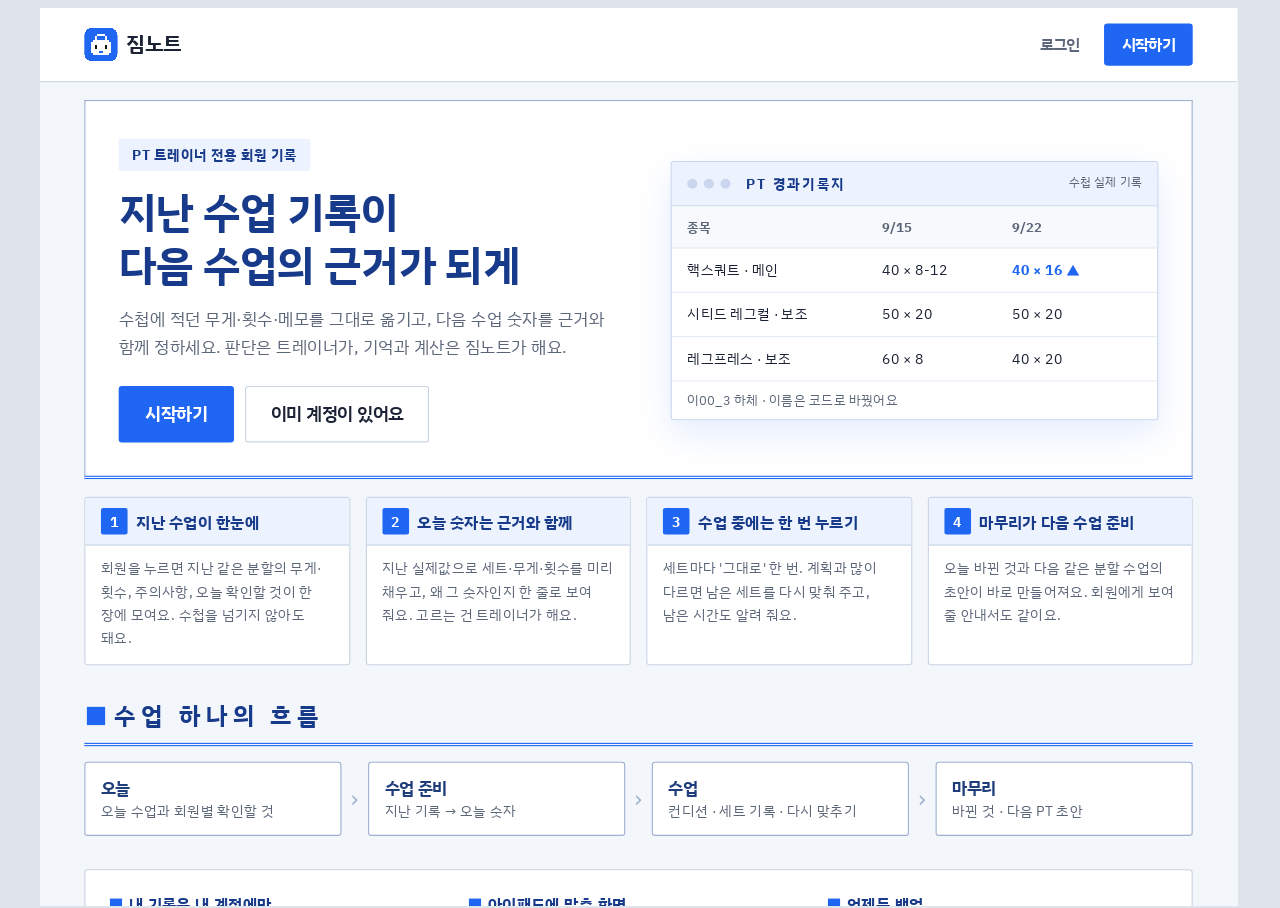
==== pt-app/web/index.html @ cfcf29e9 "pt-app: 기록부 프로필 동그라미도 회색, 애플 디자인 특이사항 칸 정리 Co-Authored-By: Claude Opus 5.5 <noreply@anthropic.com> C" ====
<!doctype html>
<html lang="ko">
<head>
<meta charset="utf-8">
<meta name="viewport" content="width=device-width,initial-scale=1,maximum-scale=1,viewport-fit=cover">
<meta name="theme-color" content="#1f66f2">
<meta name="apple-mobile-web-app-capable" content="yes">
<meta name="mobile-web-app-capable" content="yes">
<meta name="apple-mobile-web-app-status-bar-style" content="default">
<meta name="apple-mobile-web-app-title" content="짐노트">
<link rel="manifest" href="manifest.webmanifest">
<link rel="icon" type="image/svg+xml" href="icon.svg">
<link rel="apple-touch-icon" href="icon-180.png">
<script src="config.js"></script>
<style>
/* 웹앱 전용: 소개(랜딩), 로그인, 처음 설정 */
body.web #b-unfull{display:none!important}
body.web{overscroll-behavior:none;-webkit-tap-highlight-color:transparent}
.lp{background:#fff!important;padding:0!important;color:var(--ink)}
.lp-top{position:sticky;top:0;z-index:2;display:flex;align-items:center;gap:10px;padding:14px 40px;background:rgba(255,255,255,.94);border-bottom:1px solid var(--line)}
.lp-top .sp{flex:1}
.lp-brand{display:flex;align-items:center;gap:8px}.lp-brand b{font-size:19px;letter-spacing:-.02em}.lp-brand .kbicon{display:block}
.lp-link{border:0;background:none;font:inherit;font-size:14px;font-weight:600;color:var(--muted);padding:8px 12px;cursor:pointer}
.lp-cta{border:0;border-radius:10px;background:#1f66f2;color:#fff;font:inherit;font-size:16px;font-weight:700;padding:14px 24px;cursor:pointer}
.lp-cta.sm{font-size:14px;padding:9px 16px}
.lp-ghost{border:1px solid var(--line2,#c9d2de);border-radius:10px;background:#fff;color:var(--ink);font:inherit;font-size:16px;font-weight:600;padding:13px 22px;cursor:pointer}
.lp-hero{display:grid;grid-template-columns:1.05fr 1fr;gap:36px;align-items:center;padding:52px 40px 40px;background:linear-gradient(180deg,#f3f7ff,#fff)}
.lp-eye{display:inline-block;font-size:13px;font-weight:700;color:#1f66f2;background:#e8f0fe;border-radius:999px;padding:5px 12px;margin-bottom:14px}
.lp-hero h1{font-size:38px;line-height:1.22;letter-spacing:-.03em;margin:0 0 14px}
.lp-hero p{font-size:15.5px;line-height:1.65;color:var(--muted);margin:0 0 22px}
.lp-btns{display:flex;gap:10px;flex-wrap:wrap}
.lp-mock{background:#fff;border:1px solid #c9d6ee;border-radius:12px;box-shadow:0 12px 32px rgba(31,102,242,.12);overflow:hidden;font-size:13px}
.lp-mh{display:flex;align-items:center;gap:6px;padding:10px 14px;background:#edf3fe;border-bottom:1px solid #c9d6ee}
.lp-mh i{width:9px;height:9px;border-radius:50%;background:#c9d6ee}.lp-mh span{margin-left:8px;font-weight:800;color:#1f3d7a;letter-spacing:.1em}
.lp-mrow{display:grid;grid-template-columns:1.5fr 1fr 1fr;padding:10px 14px;border-bottom:1px solid #e6ecf5}
.lp-mrow.h{background:#f7f9fc;font-size:12px;color:var(--muted);font-weight:700}
.lp-mrow .up{color:#1f66f2;font-weight:700}.lp-mrow .cx{color:var(--faint);text-decoration:line-through}
.lp-mfoot{padding:9px 14px;font-size:11.5px;color:var(--muted)}
.lp-feats{display:grid;grid-template-columns:repeat(4,1fr);gap:14px;padding:16px 40px 34px}
.lp-f{border:1px solid var(--line);border-radius:12px;padding:18px 16px}
.lp-f h3{font-size:16px;margin:10px 0 6px;letter-spacing:-.01em}.lp-f p{font-size:13px;line-height:1.6;color:var(--muted);margin:0}
.lp-n{display:inline-grid;place-items:center;width:24px;height:24px;border-radius:7px;background:#1f66f2;color:#fff;font-size:13px;font-weight:800}
.lp-flow{padding:6px 40px 30px}.lp-flow h2,.ob h2{font-size:22px;letter-spacing:-.02em;margin:0 0 14px}
.lp-steps{display:flex;align-items:center;gap:8px}
.lp-st{flex:1;border:1px solid #c9d6ee;background:#f7faff;border-radius:10px;padding:12px 14px}.lp-st b{display:block;font-size:15px;color:#1f3d7a}.lp-st span{font-size:12.5px;color:var(--muted)}
.lp-steps>i{font-style:normal;color:#9db0cf;font-size:20px}
.lp-trust{display:grid;grid-template-columns:repeat(3,1fr);gap:14px;margin:0 40px 26px;padding:20px;background:#f5f7fa;border-radius:12px}
.lp-trust b{display:block;font-size:14.5px;margin-bottom:4px}.lp-trust span{font-size:12.5px;line-height:1.55;color:var(--muted)}
.lp-foot{text-align:center;font-size:11.5px;color:var(--faint);padding:10px 0 26px}
.au-back{position:absolute;top:16px;left:18px;border:0;background:none;font:inherit;font-size:14px;color:var(--muted);cursor:pointer}
.au-tabs{display:grid;grid-template-columns:1fr 1fr;background:#f1f3f5;border-radius:10px;padding:4px;margin:-14px 0 6px}
.au-tabs button{border:0;background:none;border-radius:7px;padding:9px;font:inherit;font-size:14px;font-weight:600;color:var(--muted);cursor:pointer}
.au-tabs button.on{background:#fff;color:var(--ink);box-shadow:0 1px 3px rgba(0,0,0,.08)}
.au-msg{margin-top:12px;padding:10px 12px;border-radius:8px;background:#fdecec;color:#b42318;font-size:13px;line-height:1.5}
.au-msg.ok{background:#e8f0fe;color:#1f3d7a}
.lg-go[disabled]{opacity:.6}
.ob{flex:1;min-height:0;display:flex;flex-direction:column;background:#fff;overflow:auto}
.ob-top{display:flex;align-items:center;justify-content:space-between;padding:16px 28px;border-bottom:1px solid var(--line)}
.ob-dots{display:flex;gap:6px}.ob-dots i{width:26px;height:5px;border-radius:3px;background:#e3e8ef}.ob-dots i.done{background:#9db0cf}.ob-dots i.on{background:#1f66f2}
.ob-body{width:100%;max-width:640px;margin:0 auto;padding:40px 24px;box-sizing:border-box}
.ob-p{font-size:14.5px;line-height:1.6;color:var(--muted);margin:-4px 0 18px}
.ob-nav{display:flex;justify-content:space-between;align-items:center;margin-top:28px}.ob-nav .lg-b{width:auto;padding:0 28px;margin:0}
.ob-opts{display:grid;gap:10px}
.ob-opt{display:block;text-align:left;border:1px solid var(--line2,#c9d2de);border-radius:12px;background:#fff;padding:16px 18px;font:inherit;cursor:pointer}
.ob-opt:hover,.ob-opt:focus{border-color:#1f66f2;background:#f7faff}
.ob-opt b{display:block;font-size:16px;margin-bottom:4px}.ob-opt span{font-size:13px;color:var(--muted);line-height:1.5}
.ob-tour{display:grid;grid-template-columns:1fr 1fr;gap:12px}
.ob-card{border:1px solid var(--line);border-radius:12px;padding:16px}.ob-card b{margin-left:8px;font-size:16px}.ob-card p{font-size:13px;line-height:1.6;color:var(--muted);margin:8px 0 0}
.ob-steps{font-size:15px;line-height:1.9;padding-left:22px;margin:0 0 14px}
#device.port .lp-hero{grid-template-columns:1fr}#device.port .lp-feats{grid-template-columns:1fr 1fr}#device.port .lp-trust{grid-template-columns:1fr}
.lp-mh em{margin-left:auto;font-style:normal;font-size:11px;color:var(--muted)}
/* 화면별 첫 안내 */
.cm{position:absolute;inset:0;z-index:200}
.cm-hole{position:absolute;border-radius:8px;box-shadow:0 0 0 2px #1f66f2,0 0 0 9999px rgba(15,23,42,.58);pointer-events:none;transition:all .18s}
.cm-card{position:absolute;background:#fff;border-radius:12px;padding:16px 18px 14px;box-shadow:0 12px 32px rgba(0,0,0,.25);box-sizing:border-box}
.cm-n{font-size:12px;font-weight:700;color:#1f66f2;margin-bottom:4px}
.cm-card b{display:block;font-size:16.5px;letter-spacing:-.01em}
.cm-card p{font-size:13.5px;line-height:1.6;color:var(--muted);margin:6px 0 12px}
.cm-b{display:flex;align-items:center;gap:8px}.cm-b span{flex:1}
.cm-b button{border:0;border-radius:8px;font:inherit;font-size:13.5px;font-weight:600;padding:8px 14px;cursor:pointer}
.cm-skip{background:none;color:var(--muted);padding-left:0!important}
.cm-prev{background:#f1f3f5;color:var(--ink)}
.cm-next{background:#1f66f2;color:#fff}
/* ---- 디자인 통일 (2026-11-23): 소개·로그인·처음 설정·안내도 앱과 같은 기록부 모양 ----
   흰 종이 + 진한 파랑 제목(넓은 자간) + 이중 밑줄, 각진 모서리(3px), 머리칸 연파랑, ■ 칸 이름 */
.lp,.lg,.ob{background:#f3f6fb!important}
.lp-top{background:#fff;border-bottom:1px solid #c9d4e4}
body #device .lp-cta,body #device .lp-ghost,body #device .lg-b,body #device .lg-f input,body #device.chart .lg-b,body #device.chart .lg-f input,.ob-opt,.au-tabs,.au-tabs button,.au-msg,.lp-f,.lp-st,.lp-trust,.lp-mock,.ob-card,.cm-card,.cm-b button,.cm-hole{border-radius:3px!important}
.lp-n{border-radius:2px}
.lp-eye{border-radius:2px;background:#edf3fe;color:var(--navy,#173a8a)}
.lp-hero{background:#fff;margin:16px 40px 0;padding:34px 30px 30px;border:1.5px solid #9db0cf;border-bottom:3px double #1f66f2}
.lp-hero h1{color:var(--navy,#173a8a);letter-spacing:-.01em}
.lp-feats{padding:16px 40px 24px}
.lp-f{background:#fff;border:1px solid #c9d4e4;padding:0 0 14px}
.lp-f h3{margin:0;padding:9px 14px;background:#edf3fe;border-bottom:1px solid #c9d4e4;font-size:14.5px;color:var(--navy,#173a8a);display:flex;gap:8px;align-items:center}
.lp-f p{padding:10px 14px 0}

.lp-flow h2,.ob h2{color:var(--navy,#173a8a);font-weight:800;letter-spacing:.2em;border-bottom:3px double #1f66f2;padding-bottom:8px}
.lp-flow h2::before,.lp-trust b::before{content:'■ ';color:#1f66f2;letter-spacing:0}
.lp-st{background:#fff;border:1px solid #9db0cf}
.lp-trust{background:#fff;border:1px solid #c9d4e4}
.lp-trust b{color:var(--navy,#173a8a)}
.lp-mh{background:#edf3fe}.lp-mh span{color:var(--navy,#173a8a)}
.lg-col{background:#fff;border:1.5px solid #9db0cf;padding:28px 30px 24px;box-shadow:0 2px 10px rgba(31,102,242,.06)}
.lg-logo{padding-bottom:10px;border-bottom:3px double #1f66f2;margin-bottom:6px}
.lg-sub{margin:10px 0 26px}
.lg-f>span{color:var(--navy,#173a8a);font-weight:700}
.au-tabs{background:#edf3fe;border:1px solid #c9d4e4}
.ob-top{background:#fff;border-bottom:1px solid #c9d4e4}
.ob-body{background:#fff;border:1.5px solid #9db0cf;margin:28px auto;padding:26px 30px 24px;box-shadow:0 2px 10px rgba(31,102,242,.06)}
.ob-dots i{border-radius:0}
.ob-opt:hover,.ob-opt:focus{background:#edf3fe}
.cm-card{padding:0 0 12px;overflow:hidden}
.cm-card .cm-n{padding:8px 16px;margin:0;background:#edf3fe;border-bottom:1px solid #c9d4e4;color:var(--navy,#173a8a)}
.cm-card b{padding:10px 16px 0;color:var(--navy,#173a8a)}.cm-card p{padding:0 16px}.cm-b{padding:0 16px}
</style>
</head>
<body>
<title>짐노트 · PT 기록</title>
<meta name="claude:viewport-fit-sides" content="cover">
<link rel="preconnect" href="https://fonts.googleapis.com">
<link rel="stylesheet" href="https://fonts.googleapis.com/css2?family=IBM+Plex+Sans+KR:wght@400;500;600;700&display=swap">
<style>
/* 레이아웃: 위에 얇은 도구 줄, 그 아래 아이패드 9세대(1080×810pt) 화면 하나를 창에 맞춰 줄여 보여 준다 */
:root{
  --bg:#e9ecef; --device:#fbfbfa; --panel:#ffffff; --ink:#1d232a; --muted:#5d6874; --faint:#8b949e;
  --line:#d9dee3; --soft:#f1f3f5; --accent:#1f6f8b; --accent-soft:#e3f0f4; --accent-ink:#ffffff;
  --good:#2f7d4f; --good-soft:#e5f3ea; --warn:#9a6a00; --warn-soft:#fbf1d9; --bad:#b03a2e; --bad-soft:#f8e4e1;
  --cond:#c2410c; --cond-soft:#fff0e3; --live:#6741d9; --live-soft:#f0ebff;
  --font:"IBM Plex Sans KR","Apple SD Gothic Neo","Noto Sans KR","Malgun Gothic",system-ui,sans-serif;
}
@media (prefers-color-scheme: dark){:root:not([data-theme="light"]){
  --bg:#14181c; --device:#1b2026; --panel:#222830; --ink:#e7ebef; --muted:#a7b1bb; --faint:#7d8892;
  --line:#353d46; --soft:#2a3139; --accent:#5fb3cf; --accent-soft:#1f3640; --accent-ink:#0d1a1f;
  --good:#6cc28f; --good-soft:#1d3327; --warn:#e0b44e; --warn-soft:#3a3020; --bad:#ec8a7e; --bad-soft:#3d2421; --cond:#ff9a52; --cond-soft:#3d2817; --live:#b39dff; --live-soft:#2c2547; color-scheme:dark}}
:root[data-theme="dark"]{
  --bg:#14181c; --device:#1b2026; --panel:#222830; --ink:#e7ebef; --muted:#a7b1bb; --faint:#7d8892;
  --line:#353d46; --soft:#2a3139; --accent:#5fb3cf; --accent-soft:#1f3640; --accent-ink:#0d1a1f;
  --good:#6cc28f; --good-soft:#1d3327; --warn:#e0b44e; --warn-soft:#3a3020; --bad:#ec8a7e; --bad-soft:#3d2421; --cond:#ff9a52; --cond-soft:#3d2817; --live:#b39dff; --live-soft:#2c2547; color-scheme:dark}
html,body{height:100%}
body{background:var(--bg);color:var(--ink);font-family:var(--font);font-size:14px;word-break:keep-all;overflow-wrap:break-word}
#shell{height:100%;display:flex;flex-direction:column;padding-left:max(16px,env(safe-area-inset-left,0px));padding-right:max(16px,env(safe-area-inset-right,0px));padding-block:8px;box-sizing:border-box;gap:8px}
#bar{display:flex;flex-wrap:wrap;align-items:center;gap:8px 12px;font-size:13px;color:var(--muted)}
#bar b{color:var(--ink);font-weight:600}
#bar .sp{flex:1}
#main{flex:1;min-height:0;display:flex;gap:12px}
#stage{flex:1;min-width:0;min-height:0;position:relative;overflow:hidden}
#guide{display:none;width:320px;flex:none;background:var(--panel);border:1px solid var(--line);border-radius:12px;overflow:auto;padding:12px 14px;box-sizing:border-box;line-height:1.5}
#guide.open{display:block}
@media (max-width:860px){#main{flex-direction:column}#guide{width:auto;max-height:44vh;order:2}}
.g-head{display:flex;align-items:center;gap:8px;margin-bottom:8px}
.g-scenes{display:flex;flex-wrap:wrap;gap:4px;margin-bottom:10px}
.g-scenes .chip{min-width:30px;justify-content:center}
.g-title{font-weight:600;font-size:15px}
.g-steps{padding-left:20px;margin:8px 0 10px;font-size:13.5px}
.g-steps li{margin-bottom:6px;color:var(--faint)}
.g-steps li.done{color:var(--muted)}
.g-steps li.done::marker{content:'✓ ';color:var(--good)}
.g-steps li.cur{color:var(--ink);font-weight:500;background:var(--warn-soft);border-radius:6px;padding:4px 6px}
.g-done{background:var(--good-soft);color:var(--good);border-radius:8px;padding:8px 10px;font-weight:500}
.g-box{background:var(--soft);border-radius:8px;padding:7px 9px;margin-top:8px;font-size:13px}
.g-box.why{background:var(--accent-soft)}
.g-box.goal{background:var(--good-soft)}
.g-why{font-size:12.5px;color:var(--muted);font-weight:400;margin-top:2px}
.g-steps li.cur .g-why{color:var(--ink)}
.g-box b{display:block;font-size:12px;color:var(--muted);margin-bottom:2px}
.g-foot{margin-top:12px;font-size:12px;color:var(--faint)}
#stage.actual{overflow:auto}
#frame{position:absolute;left:50%;top:0;transform-origin:top left}
#device{width:1080px;height:810px;background:var(--device);border:1px solid var(--line);border-radius:18px;overflow:hidden;position:relative;box-shadow:0 6px 30px rgba(0,0,0,.12);font-size:15px;line-height:1.45}
#device.port{width:810px;height:1080px}
#app{position:absolute;inset:0;display:flex;flex-direction:column}
button{font:inherit;color:inherit;cursor:pointer}
input,select,textarea{font:inherit;color:var(--ink);background:var(--panel);border:1px solid var(--line);border-radius:8px;padding:6px 8px;box-sizing:border-box}
textarea{width:100%;min-height:70px;resize:vertical}
:focus-visible{outline:2px solid var(--accent);outline-offset:2px}
.top{display:flex;align-items:center;gap:10px;padding:10px 16px;border-bottom:1px solid var(--line);background:var(--panel);min-height:56px;box-sizing:border-box}
.top h1{font-size:18px;margin:0;font-weight:600;text-wrap:balance}
.top .sub{color:var(--muted);font-size:13px}
.top .grow{flex:1;min-width:0}
.scroll{flex:1;overflow:auto;padding:14px 16px 24px;box-sizing:border-box}
.sp{flex:1}
.actbar{display:flex;align-items:center;gap:8px;padding:10px 16px;border-top:1px solid var(--line);background:var(--panel);min-height:62px;box-sizing:border-box}
.actbar .btn.primary{padding:10px 24px;font-size:16px;border-radius:10px}
.tabbar{display:flex;border-top:1px solid var(--line);background:var(--panel)}
.tabbar button{flex:1;border:0;background:none;padding:10px 0 13px;font-size:15px;color:var(--muted)}
.tabbar button.on{color:var(--accent);font-weight:600;box-shadow:inset 0 3px 0 var(--accent)}
.srow{padding:12px 6px}
.btn.more{font-size:18px;line-height:1;padding:4px 10px}
.setchip{border:1px solid var(--line);background:var(--panel);border-radius:8px;padding:5px 10px;font-size:14px;white-space:nowrap;font-variant-numeric:tabular-nums}
.setchip .k{font-size:11px;color:var(--muted);margin-right:5px}
.setchip.sel{border-color:var(--accent);background:var(--accent-soft)}
.setchip.ro{cursor:default}
.plan-ex{border-bottom:1px solid var(--line);padding:8px 0}
.plan-ex:last-child{border-bottom:0}
.plan-ex.off{display:flex;align-items:center;gap:8px;opacity:.65}
.pe-row{display:grid;grid-template-columns:24px 180px 120px minmax(0,1fr) 40px;gap:8px;align-items:center}
.pe-n{color:var(--faint);font-variant-numeric:tabular-nums;width:24px}
.pe-sets{display:flex;flex-wrap:wrap;gap:6px;align-items:center}
.editor{background:var(--soft);border:1px solid var(--line);border-radius:10px;padding:10px 12px;margin:6px 0 4px}
.show-ex{display:grid;grid-template-columns:minmax(0,1fr) auto 48px;gap:8px;align-items:baseline;padding:8px 0;border-bottom:1px solid var(--line);font-size:16px}
.show-ex:last-child{border-bottom:0} .show-ex .num{font-size:18px;font-weight:700}
.show-pr{background:var(--good-soft);color:var(--good);border-radius:8px;padding:6px 10px;margin-top:4px;font-size:14px}
.numwrap{display:inline-flex;align-items:baseline;gap:3px}
.numin{width:64px;border:0;border-bottom:1px dashed var(--faint);background:transparent;font:inherit;font-size:17px;font-variant-numeric:tabular-nums;padding:3px 4px;border-radius:6px 6px 0 0;color:var(--ink)}
.numin.plan{color:var(--muted)}
.numin:focus{outline:2px solid var(--accent);background:var(--panel);color:var(--ink)}
.numin.a-cond{border-bottom:2px solid var(--cond);background:var(--cond-soft)} .numin.a-live{border-bottom:2px solid var(--live);background:var(--live-soft)}
.numwrap .unit{font-size:12px;color:var(--muted)}
.setmore{margin-left:4px;padding:4px 8px}
.chipedit{display:inline-flex;align-items:center;gap:4px;border:1px solid var(--accent);background:var(--accent-soft);border-radius:8px;padding:3px 6px;flex-wrap:wrap}
.chipedit .ci{width:54px;border:1px solid var(--line);border-radius:6px;padding:4px 6px;font:inherit;font-size:14px;background:var(--panel);color:var(--ink)}
.card.fold{padding-top:8px;padding-bottom:8px}
.foldhead{display:flex;align-items:center;width:100%;border:0;background:none;padding:2px 0;cursor:pointer;text-align:left;color:inherit;font:inherit}
.foldhead h2{flex:1;margin:0}
.foldhead .cnt{display:inline-block;min-width:18px;text-align:center;font-size:12px;border-radius:999px;background:var(--soft);color:var(--muted);padding:0 6px;margin-left:4px}
.card.fold>.foldhead+*{margin-top:8px}
.numbtn{border:0;background:none;padding:3px 6px;border-radius:6px;font-size:17px;font-variant-numeric:tabular-nums;border-bottom:1px dashed var(--faint)}
.numbtn.plan{color:var(--muted)}
.numbtn:hover{background:var(--soft)}
.next{display:flex;align-items:center;gap:8px;margin-top:10px;padding:10px 14px;border:1px dashed var(--line);border-radius:12px;cursor:pointer;background:var(--panel)}
.next.ready{border-style:solid;border-color:var(--accent)}
.card.ask{border-color:var(--warn);background:var(--warn-soft)}
.hl{outline:3px solid var(--warn)!important;outline-offset:2px;animation:hlp 1.6s ease-in-out infinite;border-radius:6px}
@keyframes hlp{50%{outline-color:transparent}}
g.hl circle:last-of-type{stroke:var(--warn);stroke-width:4}
tr.click{cursor:pointer} tr.click:hover{background:var(--soft)}
.btn{border:1px solid var(--line);background:var(--panel);border-radius:9px;padding:7px 12px;white-space:nowrap}
.btn:hover{border-color:var(--accent)}
.btn.primary{background:var(--accent);color:var(--accent-ink);border-color:var(--accent);font-weight:600}
.btn.ghost{border-color:transparent;background:transparent;color:var(--accent)}
.btn.small{padding:3px 8px;font-size:13px;border-radius:7px}
.btn.danger{color:var(--bad)}
.btn[disabled]{opacity:.45;cursor:default}
.row{display:flex;align-items:center;gap:8px;flex-wrap:wrap}
.col{display:flex;flex-direction:column;gap:10px}
.grid2{display:grid;grid-template-columns:minmax(0,1fr) minmax(0,1fr);gap:12px;align-items:start}
.grid3{display:grid;grid-template-columns:repeat(3,minmax(0,1fr));gap:12px;align-items:start}
.card{background:var(--panel);border:1px solid var(--line);border-radius:12px;padding:12px 14px;min-width:0}
.card h2{font-size:15px;margin:0 0 8px;font-weight:600;display:flex;align-items:center;gap:8px}
.card h2 .n{display:inline-flex;width:20px;height:20px;border-radius:50%;background:var(--soft);color:var(--muted);font-size:12px;align-items:center;justify-content:center}
.muted{color:var(--muted)} .faint{color:var(--faint)} .small{font-size:13px} .tiny{font-size:12px}
.chip{display:inline-flex;align-items:center;gap:4px;border:1px solid var(--line);border-radius:999px;padding:3px 10px;background:var(--panel);font-size:13px;white-space:nowrap}
.chip.on{background:var(--accent);border-color:var(--accent);color:var(--accent-ink)}
.tag{display:inline-flex;align-items:center;border-radius:6px;padding:1px 7px;font-size:12px;background:var(--soft);color:var(--muted);white-space:nowrap}
.tag.t-목표{background:var(--good-soft);color:var(--good)}
.tag.t-규칙,.tag.t-무게{background:var(--warn-soft);color:var(--warn)}
.tag.t-고침{background:var(--accent-soft);color:var(--accent)}
.tag.warn{background:var(--warn-soft);color:var(--warn)} .tag.bad{background:var(--bad-soft);color:var(--bad)} .tag.good{background:var(--good-soft);color:var(--good)}
.ex-ex{font-size:12px;color:var(--warn)}
table{border-collapse:collapse;width:100%}
th,td{text-align:left;padding:6px 8px;border-bottom:1px solid var(--line);vertical-align:top}
th{font-size:12px;color:var(--muted);font-weight:500}
.num{font-variant-numeric:tabular-nums}
.list{display:flex;flex-direction:column}
.li{display:flex;align-items:center;gap:10px;padding:10px 4px;border-bottom:1px solid var(--line)}
.li:last-child{border-bottom:0}
.li.click{cursor:pointer} .li.click:hover{background:var(--soft)}
.empty{color:var(--faint);font-size:13px;padding:6px 0}
.banner{background:var(--warn-soft);color:var(--warn);border-radius:10px;padding:8px 12px;font-weight:500}
.note-box{background:var(--soft);border-radius:8px;padding:6px 10px;font-size:13px}
.step{border:1px solid var(--line);background:var(--panel);border-radius:8px;min-width:30px;height:30px;padding:0 6px}
.val{width:70px;text-align:center;padding-inline:4px}
.set-row{display:grid;grid-template-columns:64px 130px 130px minmax(0,1fr) 140px;gap:8px;align-items:center;padding:7px 6px;border-bottom:1px solid var(--line);border-radius:6px}
.set-row.done{background:var(--good-soft)}
.set-row.sel{box-shadow:inset 0 0 0 2px var(--accent)}
.set-row .kind{border:1px solid var(--line);background:var(--panel);border-radius:8px;height:32px;font-size:13px}
.side{width:250px;border-right:1px solid var(--line);overflow:auto;background:var(--panel)}
.side .li{padding:10px 12px}
.side .li.cur{background:var(--accent-soft)}
.st-done{color:var(--good)} .st-removed{color:var(--faint);text-decoration:line-through} .st-swapped{color:var(--faint);text-decoration:line-through}
.overlay{position:absolute;inset:0;background:rgba(10,15,20,.35);display:flex;align-items:center;justify-content:center;z-index:20}
.modal{background:var(--panel);border-radius:14px;padding:16px 18px;width:560px;max-height:86%;overflow:auto;box-shadow:0 10px 40px rgba(0,0,0,.25)}
.modal h3{margin:0 0 10px;font-size:17px}
.toast{position:absolute;left:50%;bottom:22px;transform:translateX(-50%);background:var(--ink);color:var(--device);padding:8px 14px;border-radius:10px;z-index:30;font-size:14px}
.timer{background:var(--accent-soft);color:var(--accent);padding:6px 16px;display:flex;gap:10px;align-items:center;font-weight:600}
.field{display:flex;flex-direction:column;gap:4px} .field label{font-size:12px;color:var(--muted)}
.kv{display:grid;grid-template-columns:110px 1fr;gap:4px 10px;font-size:14px}
.kv dt{color:var(--muted)} .kv dd{margin:0}
.chart text{fill:var(--muted);font-size:11px}
.dimline{color:var(--faint);font-size:12px}
hr.sep{border:0;border-top:1px solid var(--line);margin:10px 0}
mark{background:var(--warn-soft);color:var(--ink);border-radius:3px;padding:0 1px}
#device.port .side{width:190px}
#device.port .set-row{grid-template-columns:52px 110px 112px minmax(0,1fr) 128px;gap:6px}
#device.port .pe-row{grid-template-columns:22px 150px 110px minmax(0,1fr) 36px}
#device.port .val{width:58px}
#device.port .grid3{grid-template-columns:minmax(0,1fr) minmax(0,1fr)}
/* v3: 컨디션으로 바뀐 숫자는 주황(cond), 수업 중 결과로 바뀐 숫자는 보라(live) */
.a-cond{color:var(--cond)!important;font-weight:700} .a-live{color:var(--live)!important;font-weight:700}
.setchip.a-cond{border-color:var(--cond);background:var(--cond-soft)} .setchip.a-live{border-color:var(--live);background:var(--live-soft)}
.numbtn.a-cond{border-bottom:2px solid var(--cond);background:var(--cond-soft)} .numbtn.a-live{border-bottom:2px solid var(--live);background:var(--live-soft)}
.tag.t-cond{background:var(--cond-soft);color:var(--cond);border:1px solid var(--cond)} .tag.t-live{background:var(--live-soft);color:var(--live);border:1px solid var(--live)}
.adjbtn{cursor:pointer;font-weight:600}
.legend{display:flex;gap:12px;flex-wrap:wrap;font-size:12px;color:var(--muted)}
.legend i{display:inline-block;width:10px;height:10px;border-radius:3px;margin-right:4px;vertical-align:-1px}
.timebar{display:flex;align-items:center;gap:14px;padding:6px 16px;background:var(--soft);border-bottom:1px solid var(--line);font-size:14px;font-variant-numeric:tabular-nums}
.timebar b{font-size:16px}
.timebar.tight{background:var(--bad-soft);color:var(--bad)}
.askbar{position:absolute;left:50%;bottom:78px;transform:translateX(-50%);background:var(--panel);border:2px solid var(--accent);border-radius:12px;padding:10px 14px;z-index:25;box-shadow:0 6px 24px rgba(0,0,0,.18);display:flex;align-items:center;gap:8px;flex-wrap:wrap;max-width:92%}
.strip{display:grid;grid-template-columns:repeat(3,minmax(0,1fr));gap:10px;margin-bottom:12px}
.strip .card{padding:10px 12px}
.strip h2{font-size:13px;color:var(--muted);margin-bottom:4px}
.prep-row{display:grid;grid-template-columns:22px 128px 150px 74px minmax(0,1fr) 36px;gap:8px;align-items:center}
.prep-head{font-size:12px;color:var(--muted);padding:6px 0;border-bottom:1px solid var(--line)}
.lastbtn{text-align:left;white-space:normal;color:var(--ink);line-height:1.35}
.judge{display:inline-block;text-align:center;border-radius:999px;padding:3px 8px;font-size:12.5px;font-weight:600;white-space:nowrap}
.j-up{background:var(--good-soft);color:var(--good)} .j-down{background:var(--cond-soft);color:var(--cond)} .j-keep{background:var(--soft);color:var(--muted)} .j-new,.j-find{background:var(--warn-soft);color:var(--warn)}
.pe-why{margin:4px 0 0 30px;display:flex;gap:6px;align-items:baseline;flex-wrap:wrap}
.linkbtn{border:0;background:none;color:var(--accent);font:inherit;font-size:12.5px;cursor:pointer;padding:0}
.brief{display:flex;align-items:center;gap:8px;background:var(--panel);border:1px solid var(--line);border-radius:10px;padding:6px 10px;margin-bottom:8px}
.prep-hist{margin:6px 0 2px 32px;background:var(--soft);border-radius:8px;padding:6px 10px;font-size:13px}
.draft-row{display:flex;align-items:center;gap:8px;padding:7px 0;border-bottom:1px solid var(--line);flex-wrap:wrap}
.draft-row:last-child{border-bottom:0}
#device.port .prep-row{grid-template-columns:20px 110px 120px 66px minmax(0,1fr) 32px}
#device.port .strip{grid-template-columns:minmax(0,1fr) minmax(0,1fr)}

/* ===== 클리닉 EMR 테마 v2 (2026-11-03, 닥터팔레트 차트·플래너 화면 참고: 흰 바탕, 얇은 회색 선, 왼쪽 메뉴, 파스텔 꼬리표, 시간표 블록) ===== */
:root{
  --bg:#e9ecf1; --device:#ffffff; --panel:#ffffff; --ink:#1f2329; --muted:#6b7380; --faint:#9aa1ab;
  --line:#e6e8ec; --soft:#f6f7f9; --hd:#f6f7f9; --accent:#2f7cf6; --accent-soft:#eaf2ff; --accent-ink:#ffffff;
  --side:#f7f8fa; --zebra:#fafbfc; --bar:#9bbdf7; --now:#f0434b;
  --good:#1e9a5a; --good-soft:#e6f6ec; --warn:#c27a00; --warn-soft:#fff3dc; --bad:#e5484d; --bad-soft:#ffebec;
  --p1:#2f7cf6; --p1s:#e9f1ff; --p2:#9b51e0; --p2s:#f4ecfd; --p3:#e5486f; --p3s:#ffeaf0; --p4:#1e9a5a; --p4s:#e6f6ec; --p5:#d97706; --p5s:#fff3e0; --p6:#0e8a9a; --p6s:#e4f6f8;
  --font:"Aeonik Hangul","Aeonik Hangul Variable","AeonikHangul","Pretendard","IBM Plex Sans KR","Apple SD Gothic Neo","Noto Sans KR","Malgun Gothic",system-ui,sans-serif}
@media (prefers-color-scheme: dark){:root:not([data-theme="light"]){
  --bg:#0e1116; --device:#16191f; --panel:#16191f; --ink:#e6e9ee; --muted:#a0a8b4; --faint:#747c88;
  --line:#2a2f37; --soft:#1e2229; --hd:#1e2229; --accent:#5b9bff; --accent-soft:#1a2a45; --accent-ink:#081324;
  --side:#121519; --zebra:#1a1d23; --bar:#4e78b8; --now:#ff6b70;
  --good:#4cc787; --good-soft:#15291e; --warn:#f0b04a; --warn-soft:#33270f; --bad:#ff7d80; --bad-soft:#3a1d1f;
  --p1:#7fb0ff; --p1s:#1b2b47; --p2:#c39af2; --p2s:#2c2140; --p3:#ff8fab; --p3s:#3d1f29; --p4:#5fd197; --p4s:#15291e; --p5:#f5b24f; --p5s:#352710; --p6:#5cd0de; --p6s:#132e33}}
:root[data-theme="dark"]{
  --bg:#0e1116; --device:#16191f; --panel:#16191f; --ink:#e6e9ee; --muted:#a0a8b4; --faint:#747c88;
  --line:#2a2f37; --soft:#1e2229; --hd:#1e2229; --accent:#5b9bff; --accent-soft:#1a2a45; --accent-ink:#081324;
  --side:#121519; --zebra:#1a1d23; --bar:#4e78b8; --now:#ff6b70;
  --good:#4cc787; --good-soft:#15291e; --warn:#f0b04a; --warn-soft:#33270f; --bad:#ff7d80; --bad-soft:#3a1d1f;
  --p1:#7fb0ff; --p1s:#1b2b47; --p2:#c39af2; --p2s:#2c2140; --p3:#ff8fab; --p3s:#3d1f29; --p4:#5fd197; --p4s:#15291e; --p5:#f5b24f; --p5s:#352710; --p6:#5cd0de; --p6s:#132e33}
#device{font-size:13.5px;border-radius:14px}
.top{background:var(--panel);border-bottom:1px solid var(--line);min-height:50px;padding:8px 14px}
.top h1{font-size:16px;font-weight:700;letter-spacing:-.01em}
.top .sub{font-size:12px}
.scroll{padding:12px 14px 20px}
.btn{border-radius:6px;padding:5px 11px;border-color:#dfe2e7;font-size:13px}
.btn.primary{border-radius:6px}
.btn.small{border-radius:5px;font-size:12px}
.card{border-radius:8px;padding:10px 12px;box-shadow:none}
.card h2{font-size:13px;font-weight:700}
.chip{border-radius:6px;font-size:12px}
.chip.on{background:var(--accent);border-color:var(--accent)}
.tag{border-radius:4px;font-weight:600;font-size:11px;padding:1px 6px}
th{background:var(--hd);color:var(--muted);font-size:11.5px;font-weight:600;white-space:nowrap}
td{font-size:12.5px}
table tr:nth-child(even) td{background:var(--zebra)}
tr.click:hover td{background:var(--accent-soft)}
.li{padding:8px 4px}
.li.click:hover{background:var(--soft)}
.setchip{border-radius:6px}
input,select,textarea{border-radius:6px;border-color:#dfe2e7}
.strip h2{font-size:12px}
/* 왼쪽 메뉴 */
#app:has(> .sidenav){padding-left:84px}
.tabbar.sidenav{position:absolute;left:0;top:0;bottom:0;width:84px;flex-direction:column;align-items:stretch;border-top:0;border-right:1px solid var(--line);background:var(--side);padding:10px 8px;gap:2px;box-sizing:border-box}
.sidenav .logo{display:flex;align-items:center;justify-content:center;width:30px;height:30px;border-radius:8px;border:1.5px solid var(--accent);color:var(--accent);font-weight:800;font-size:13px;margin:2px auto 12px}
.tabbar.sidenav button{flex:none;display:flex;flex-direction:column;align-items:center;gap:3px;padding:9px 0 8px;border-radius:8px;font-size:11.5px;color:var(--muted);box-shadow:none}
.tabbar.sidenav button svg{width:18px;height:18px;stroke:currentColor;fill:none;stroke-width:1.7}
.tabbar.sidenav button:hover{background:var(--soft)}
.tabbar.sidenav button.on{background:var(--accent-soft);color:var(--accent);font-weight:700;box-shadow:none}
.sidenav .sp{flex:1}
/* 파스텔 꼬리표 */
.pill{display:inline-flex;align-items:center;border-radius:4px;padding:1px 6px;font-size:11.5px;font-weight:600;white-space:nowrap;line-height:1.5}
.c1{color:var(--p1);background:var(--p1s)} .c2{color:var(--p2);background:var(--p2s)} .c3{color:var(--p3);background:var(--p3s)} .c4{color:var(--p4);background:var(--p4s)} .c5{color:var(--p5);background:var(--p5s)} .c6{color:var(--p6);background:var(--p6s)}
.pill.red{color:var(--bad);background:var(--bad-soft)} .pill.gray{color:var(--muted);background:var(--soft)} .pill.blue{color:var(--accent);background:var(--accent-soft)} .pill.green{color:var(--good);background:var(--good-soft)} .pill.orange{color:var(--warn);background:var(--warn-soft)}
/* 오늘 = 플래너 */
.planner{display:grid;grid-template-columns:212px minmax(0,1fr) 236px;height:100%;min-height:0}
.planner>div{min-height:0;overflow:auto}
.pl-left{border-right:1px solid var(--line);padding:12px}
.pl-right{border-left:1px solid var(--line);padding:12px 12px 16px}
.pl-mid{display:flex;flex-direction:column}
.pl-colhd{display:flex;align-items:center;gap:6px;padding:10px 14px;border-bottom:1px solid var(--line);font-weight:700;font-size:13px;position:sticky;top:0;background:var(--panel);z-index:2}
.pl-colhd .n{color:var(--faint);font-weight:500}
.pl-left,.pl-right{padding-top:0!important}.pl-left>.pl-colhd,.pl-right>.pl-colhd{margin:0 -12px 10px}
.mcal{font-size:11.5px;text-align:center;font-variant-numeric:tabular-nums}
.mcal .hd{display:flex;align-items:center;justify-content:center;gap:10px;font-weight:700;font-size:12.5px;margin-bottom:6px}
.mcal table{table-layout:fixed} .mcal td,.mcal th{padding:2px 0;border:0;background:none!important;text-align:center}
.mcal th{color:var(--faint);font-weight:500;font-size:11px}
.mcal button{border:0;background:none;width:26px;height:26px;border-radius:50%;font-size:11.5px;position:relative;padding:0}
.mcal button.other{color:var(--faint);opacity:.55}
.mcal button.sun{color:var(--bad)}
.mcal button.has::after{content:'';position:absolute;left:50%;bottom:2px;width:4px;height:4px;margin-left:-2px;border-radius:50%;background:var(--accent)}
.mcal button.today{background:var(--accent);color:#fff;font-weight:700}
.mcal .hd .mnav{width:24px;height:24px;border-radius:4px;font-size:15px;line-height:1;color:var(--muted)}
.mcal button.today::after{background:#fff}
.mcal button:hover:not(.today){background:var(--soft)}
.pl-sec{margin-top:14px;font-size:12px;color:var(--muted);font-weight:700;display:flex;align-items:center;gap:6px}
.legend2{display:flex;flex-direction:column;gap:6px;margin-top:8px;font-size:12.5px}
.legend2 i{display:inline-block;width:10px;height:10px;border-radius:3px;margin-right:6px;vertical-align:-1px}
.tl{position:relative;flex:none}
.tl .hr{position:absolute;left:0;right:0;border-top:1px solid var(--line)}
.tl .hr span{position:absolute;left:10px;top:4px;font-size:11px;color:var(--faint);font-variant-numeric:tabular-nums}
.tl .blk{position:absolute;left:64px;right:14px;border-radius:6px;padding:7px 10px;box-sizing:border-box;border-left:3px solid currentColor;overflow:hidden;display:flex;gap:10px;align-items:flex-start;cursor:pointer}
.tl .blk:hover{filter:brightness(.98);box-shadow:0 1px 4px rgba(0,0,0,.08)}
.tl .blk .bt{font-size:11px;font-weight:600;font-variant-numeric:tabular-nums}
.tl .blk .bn{color:var(--ink);font-size:14px;font-weight:700}
.tl .blk .bs{color:var(--ink);font-weight:500}
.tl .blk .bd{color:var(--muted);font-size:12px;margin-top:2px}
.tl .blk .more{margin-left:auto;color:var(--muted)}
.tl .now{position:absolute;left:52px;right:0;border-top:1.5px solid var(--now);z-index:1}
.tl .now::before{content:'';position:absolute;left:-4px;top:-4.5px;width:7px;height:7px;border-radius:50%;background:var(--now)}
.tl .blk.cx{color:var(--faint);background:var(--bad-soft);border:1px solid var(--line);border-left:3px solid var(--bad);cursor:default}
.tl .blk.cx .bn,.tl .blk.cx .bs{color:var(--faint);text-decoration:line-through}
.rstat{display:grid;grid-template-columns:repeat(4,minmax(0,1fr));border:1px solid var(--line);border-radius:8px;margin-top:8px;overflow:hidden}
.rstat div{padding:6px 4px;text-align:center;border-right:1px solid var(--line)} .rstat div:last-child{border-right:0}
.rstat span{display:block;font-size:10.5px;color:var(--muted)} .rstat b{font-size:15px;font-variant-numeric:tabular-nums} .rstat b.r{color:var(--bad)} .rstat b.o{color:var(--warn)}
.pl-right .chip{padding:2px 7px;font-size:11.5px}
.recent .ri.alt b{text-decoration:none}
.untimed{padding:8px 14px;border-bottom:1px solid var(--line)}
.recent .ri{display:flex;align-items:center;gap:8px;padding:7px 0;font-size:12.5px;cursor:pointer}
.recent .ri:hover b{color:var(--accent)}
.recent .ri.fin{background:var(--soft);border-radius:6px;padding:7px 8px;margin:2px 0;color:var(--faint)}
.recent .ri.fin b{color:var(--muted);font-weight:600}
.recent .ri.fin .muted{color:var(--faint)}
.recent .ri .muted{white-space:nowrap;overflow:hidden;text-overflow:ellipsis;min-width:0}
.recent .ri .ago{margin-left:auto;color:var(--faint);font-size:11.5px;white-space:nowrap}
.recent .dhd{font-size:11.5px;color:var(--faint);margin:10px 0 2px}
/* 회원 = 차트 화면 */
.pbar{display:flex;align-items:center;gap:10px;flex-wrap:wrap;padding:8px 14px;border-bottom:1px solid var(--line);font-size:12.5px;background:var(--panel)}
.pbar .nm{font-size:15px;font-weight:800}
.pbar .vit{display:flex;gap:14px;color:var(--muted);flex-wrap:wrap}
.pbar .vit b{color:var(--ink);font-weight:700;font-variant-numeric:tabular-nums}
.chartlay{display:grid;grid-template-columns:290px minmax(0,1fr) 262px;flex:1;min-height:0}
.chartlay>div{min-height:0;overflow:auto}
.cl-left{border-right:1px solid var(--line)}
.cl-right{border-left:1px solid var(--line);padding:0 12px 16px}
.cl-mid{padding:12px 14px 20px;background:var(--soft)}
.hist .hi{display:block;width:100%;text-align:left;border:0;border-bottom:1px solid var(--line);background:none;padding:9px 12px}
.hist .hi:hover{background:var(--soft)}
.hist .hi.next{background:var(--accent-soft)}
.hist .hi .d{font-weight:700;font-variant-numeric:tabular-nums;font-size:12.5px}
.hist .hi .x{color:var(--muted);font-size:11.5px;margin-top:3px;white-space:nowrap;overflow:hidden;text-overflow:ellipsis}
.box{background:var(--panel);border:1px solid var(--line);border-radius:8px;margin-bottom:12px}
.box>.bh{display:flex;align-items:center;gap:8px;padding:9px 12px;border-bottom:1px solid var(--line);font-weight:700;font-size:13px}
.box>.bb{padding:10px 12px}
.sec3{display:grid;grid-template-columns:repeat(3,minmax(0,1fr))}
.sec3>div{padding:10px 12px;border-right:1px solid var(--line);min-width:0}
.sec3>div:last-child{border-right:0}
.sec3 h3{margin:0 0 6px;font-size:12.5px;font-weight:700}
.sec3 .row{flex-wrap:wrap!important}
.sec3 .row>input{flex:1 1 100%!important;width:auto!important;order:-1}
.sec3 .row>select{flex:1;width:auto!important}
.sec3 .li{padding:5px 0;font-size:12.5px;align-items:flex-start}
.cl-right h3{font-size:12.5px;font-weight:700;margin:14px 0 6px;display:flex;align-items:center;gap:6px}
.dtable td,.dtable th{padding:5px 8px}
.dtable td.memo{color:var(--muted);font-size:12px;max-width:0;white-space:nowrap;overflow:hidden;text-overflow:ellipsis}
.chart .bar{fill:var(--bar)} .chart .bar.last{fill:var(--accent)}
.chart g.hov:hover .bar{fill:var(--accent)}
.chart .axis{stroke:var(--line)}
.chart .lbl{fill:var(--ink);font-weight:600;font-size:11px}
/* D86 무게 변화 추이: 역할별 선, 점 안 순서, 점 위 횟수 */
.rt-hd{display:flex;flex-wrap:wrap;justify-content:space-between;gap:6px 12px;margin-bottom:6px}
.chart.rt .rt-pt{cursor:pointer}
.chart.rt .rt-pt:hover circle{stroke:var(--ink)}
.chart.rt text.rt-pos{fill:#fff;font-size:10.5px;font-weight:700;pointer-events:none}
.chart.rt text.rt-r{fill:var(--ink);font-size:11px;font-weight:600}
.rt-tb{margin-top:6px;font-size:13px}
.rt-tb td,.rt-tb th{padding:4px 8px}
.rt-tb tr.faint td{color:var(--faint)}
.dev-tb{font-size:13px;margin-top:4px} .dev-tb td,.dev-tb th{padding:4px 8px;vertical-align:middle}
.dev-tb td.bad{color:var(--bad);font-weight:600} .dev-tb td.good{color:var(--good);font-weight:600} .dev-tb .bad{color:var(--bad)}
.chip.mini{font-size:11.5px;padding:2px 7px;margin:1px 2px;min-height:0}
.f-row3.two{grid-template-columns:repeat(2,minmax(0,1fr))}
.mh{display:grid;gap:5px;max-width:560px}
.mh-r{display:grid;grid-template-columns:52px minmax(0,1fr) 40px;align-items:center;gap:8px;font-size:12px}
.mh-m{color:var(--muted);text-align:right}
.mh-t{height:12px;background:var(--line);border-radius:3px;overflow:hidden;display:block}
.mh-t i{display:block;height:100%;background:color-mix(in srgb,var(--accent) 38%,transparent);border-radius:3px}
.mh-t i.last{background:var(--accent)}
.mh-r b{font-weight:700;font-size:12px}
.f-sec.mhsec{margin-top:10px}
.lp-chips{display:flex;flex-wrap:wrap;gap:6px;margin-bottom:8px}
.lp-chip{display:inline-flex;gap:6px;align-items:baseline;font-size:12px;padding:3px 9px;border:1px solid var(--line);border-radius:4px;background:var(--soft)}
.lp-chip span{color:var(--muted)} .lp-chip.warn b{color:var(--bad)} .lp-chip.good b{color:var(--good)}
.lp-tb{font-size:13px} .lp-tb td,.lp-tb th{padding:5px 8px;vertical-align:top}
.lp-up{color:var(--good);font-weight:600} .lp-dn{color:var(--bad);font-weight:600} .lp-eq{color:var(--ink)} .lp-muted{color:var(--muted)}
.lp-off td{color:var(--faint)} .lp-off td:first-child{text-decoration:line-through}
.lp-memo{color:var(--muted);margin-top:2px;max-width:220px}
.lp-note{margin-top:6px;padding:6px 8px;background:var(--soft);border-left:3px solid var(--accent)}
.rt-leg{display:flex;gap:12px;align-items:center;font-size:12.5px;flex-wrap:wrap}
.chart.rt text.rt-pos.hol{font-weight:700}
.rt-key{display:inline-block;width:10px;height:10px;border-radius:50%;margin-right:6px;vertical-align:-1px}
.hist .hi.open{background:var(--accent-soft)}
.hist .chev{color:var(--faint);font-size:12px}
.visit{padding:10px 12px 12px;border-bottom:1px solid var(--line);background:var(--panel)}
.visit .vh{display:flex;align-items:center;gap:6px}
.visit .vd{color:var(--accent);font-weight:700;font-size:14px;font-variant-numeric:tabular-nums}
.visit .vago{font-size:12px;font-weight:600}
.visit .vok{color:var(--accent);font-weight:800}
.visit .vl{display:flex;gap:6px;font-size:12px;margin:4px 0;color:var(--ink);line-height:1.45}
.visit .ic{width:14px;height:14px;flex:none;stroke:var(--muted);fill:none;stroke-width:1.6;margin-top:2px}
.visit .vsec{display:flex;align-items:center;border-top:1px solid var(--line);margin-top:8px;padding-top:8px;font-size:12px;color:var(--muted);font-weight:600}
.visit .lnk{border:0;background:none;color:var(--accent);font-weight:700;font-size:12px;padding:2px 0}
.visit .vex{display:flex;align-items:center;gap:6px;width:100%;text-align:left;border:1px solid transparent;background:none;border-radius:7px;padding:5px 6px;margin:1px 0;font-size:12.5px}
.visit button.vex:hover{border-color:var(--accent);background:var(--accent-soft);box-shadow:0 1px 6px rgba(47,124,246,.18)}
.visit .vex .en{flex:1;min-width:0;white-space:nowrap;overflow:hidden;text-overflow:ellipsis}
.visit .vex .es{color:var(--muted);font-size:12px;white-space:nowrap;max-width:46%;overflow:hidden;text-overflow:ellipsis}
.visit .vex.off .en,.visit .vex.off .es{color:var(--faint);text-decoration:line-through}
.toast{border-radius:12px;padding:10px 18px;font-weight:600}
#device.port .planner{grid-template-columns:190px minmax(0,1fr)}
#device.port .pl-right{display:none}
#device.port .chartlay{grid-template-columns:200px minmax(0,1fr)}
#device.port .cl-right{grid-column:1/-1;border-left:0;border-top:1px solid var(--line)}
#device.port .sec3{grid-template-columns:minmax(0,1fr)}
#device.port .sec3>div{border-right:0;border-bottom:1px solid var(--line)}
@media (prefers-reduced-motion: reduce){*{transition:none!important;animation:none!important}}

/* 끝난 수업 회색, 변화 그래프, 근육 지도 (D76) */
.tl .blk.fin{color:var(--faint);background:var(--soft);border-left-color:var(--line)}
.tl .blk.fin .bn,.tl .blk.fin .bs{color:var(--muted)}
.tl .blk.fin .bd{color:var(--faint)}
.pl-key{display:flex;flex-wrap:wrap;gap:4px 10px;margin-top:8px;font-size:11.5px;color:var(--muted)}
.pl-key i{display:inline-block;width:10px;height:10px;border-radius:2px;margin-right:4px;vertical-align:-1px}
.pl-key .k-todo{background:var(--accent-soft);border-left:3px solid var(--accent)}
.pl-key .k-fin{background:var(--soft);border-left:3px solid var(--line)}
.pl-key .k-cx{background:var(--bad-soft);border-left:3px solid var(--bad)}
:root{--mus0:#e3e7eb;--mus1:#f6d3c9;--mus2:#eda38f;--mus3:#dd6b4f;--mus4:#b8432a;--musbase:#cfd5db;--musline:#ffffff}
@media (prefers-color-scheme:dark){:root:not([data-theme="light"]){--mus0:#2c333b;--mus1:#4a2c25;--mus2:#7a3a2a;--mus3:#b5523a;--mus4:#ec7a5c;--musbase:#3a424b;--musline:#1b2026}}
:root[data-theme="dark"]{--mus0:#2c333b;--mus1:#4a2c25;--mus2:#7a3a2a;--mus3:#b5523a;--mus4:#ec7a5c;--musbase:#3a424b;--musline:#1b2026}
.musmap{display:block;margin:2px auto 4px}
.musmap polygon{stroke:var(--musline);stroke-width:.35;stroke-linejoin:round}
.musmap polygon.mu:hover{stroke:var(--ink);stroke-width:.8}
.musmap .ml{font-size:10px;fill:var(--faint)}
.muslegend{display:flex;align-items:center;gap:3px;font-size:11px;color:var(--muted);margin:2px 0 4px}
.muslegend i{width:16px;height:8px;border-radius:2px;display:inline-block}
.muslegend .sp{flex:1}
.mustop{display:flex;flex-wrap:wrap;gap:3px 10px;font-size:12px;margin-bottom:4px}
.mustop b{font-weight:700}
.dsum{display:flex;gap:12px;font-size:12px;color:var(--muted);margin-bottom:6px}
.dsum .up b{color:var(--good)} .dsum .dn b{color:var(--bad)}
.dchart .dl{display:grid;grid-template-columns:minmax(0,118px) 120px 44px minmax(0,1fr);gap:8px;align-items:center;font-size:12.5px;padding:3px 0;border-bottom:1px solid var(--soft)}
.dchart .dn-name{white-space:nowrap;overflow:hidden;text-overflow:ellipsis;font-weight:600}
.dchart .dbar{position:relative;height:12px;background:linear-gradient(var(--line),var(--line)) 50% 0/1px 100% no-repeat}
.dchart .dbar i{position:absolute;top:2px;height:8px;border-radius:2px}
.dchart .dbar i.up{background:var(--good)} .dchart .dbar i.dn{background:var(--bad)}
.dchart .deq{position:absolute;left:calc(50% - 3px);top:3px;width:6px;height:6px;border-radius:50%;background:var(--faint)}
.dchart .dfirst{position:absolute;left:50%;transform:translateX(-50%);font-size:10.5px;color:var(--faint);top:-1px}
.dchart .dv{font-weight:700;font-variant-numeric:tabular-nums;text-align:right}
.dchart .dv.up{color:var(--good)} .dchart .dv.dn{color:var(--bad)} .dchart .dv.eq{color:var(--faint)}
.dchart .dlab{color:var(--muted);white-space:nowrap;overflow:hidden;text-overflow:ellipsis}
.sumviz{display:grid;grid-template-columns:minmax(0,1fr) 200px;gap:14px;align-items:start}
.sumviz .dchart .dl{grid-template-columns:minmax(0,1fr) 80px 44px;row-gap:0}
.sumviz .dchart .dlab{grid-column:1/-1;font-size:11.5px}
.untimed .srow.fin{background:var(--soft);color:var(--faint);border-left:3px solid var(--line);padding-left:8px}
.untimed .srow.fin b{color:var(--muted)}
.untimed .srow.todo{border-left:3px solid var(--accent);padding-left:8px;background:var(--accent-soft)}

/* 스톱워치: 왼쪽 시계·버튼 | 오른쪽 랩 */
.sw{display:flex;border-top:1px solid var(--line);background:var(--panel);height:178px;flex:none}
.sw-l{flex:1;display:flex;flex-direction:column;align-items:center;justify-content:center;gap:12px;position:relative;border-right:1px solid var(--line)}
.sw-lbl{position:absolute;left:16px;top:10px;font-size:12px;color:var(--muted);font-weight:600}
.sw-time{font-size:50px;font-weight:300;font-variant-numeric:tabular-nums;letter-spacing:.5px;line-height:1}
.sw-btns{display:flex;justify-content:space-between;width:300px}
.swb{width:64px;height:64px;border-radius:50%;border:0;font:inherit;font-size:15px;font-weight:500;cursor:pointer;--ring:var(--line);box-shadow:0 0 0 2px var(--panel),0 0 0 3.5px var(--ring)}
.swb.lap{background:var(--soft);color:var(--ink)}
.swb.lap:disabled{color:var(--faint);cursor:default}
.swb.go{background:var(--good-soft);color:var(--good);--ring:var(--good-soft)}
.swb.stop{background:var(--bad-soft);color:var(--bad);--ring:var(--bad-soft)}
.sw-r{flex:1;display:flex;flex-direction:column;min-width:0;padding:10px 16px 8px}
.sw-rh{display:flex;justify-content:space-between;font-size:12px;font-weight:600;color:var(--muted);padding-bottom:4px;border-bottom:1px solid var(--line)}
.sw-laps{flex:1;overflow:auto}
.swl{display:flex;justify-content:space-between;padding:6px 4px;border-bottom:1px solid var(--line);font-size:15px;font-variant-numeric:tabular-nums}
.swl.fast{color:var(--good)} .swl.slow{color:var(--bad)}
.swl.empty{color:var(--muted);font-size:13px;border-bottom:0}

/* ===== 테마 v3 (2026-11-06, 인투씨엔에스 클라우드 EMR 느낌: 회색 바탕 위 흰 패널 여러 개, 머리줄 있는 패널, 촘촘한 표, 위쪽 메뉴, 진한 파랑) ===== */
:root{
  --bg:#dfe4eb; --device:#eef1f5; --panel:#ffffff; --ink:#1b2130; --muted:#5f6b7c; --faint:#97a1ae;
  --line:#dce1e8; --line2:#cdd4de; --soft:#f4f6f9; --hd:#f3f5f8; --phd:#fafbfc; --accent:#1f66f2; --accent-soft:#e8f0ff; --accent-ink:#ffffff;
  --side:#ffffff; --zebra:#fafbfd; --bar:#a9c4f7}
@media (prefers-color-scheme: dark){:root:not([data-theme="light"]){--device:#101318; --line2:#323843; --phd:#1b1f26; --accent:#5c95ff}}
:root[data-theme="dark"]{--device:#101318; --line2:#323843; --phd:#1b1f26; --accent:#5c95ff}
#device{font-size:13px;border-radius:12px;background:var(--device)}
/* 위쪽 메뉴 (왼쪽 메뉴를 위로) */
#app:has(> .sidenav){padding-left:0;padding-top:44px}
.tabbar.sidenav{left:0;right:0;top:0;bottom:auto;width:auto;height:44px;flex-direction:row;align-items:stretch;border-right:0;border-bottom:1px solid var(--line2);padding:0 10px;gap:2px;background:var(--panel)}
.sidenav .logo{margin:auto 14px auto 4px;width:auto;height:auto;border:0;border-radius:0;font-size:14px;font-weight:800;letter-spacing:-.02em;color:var(--ink);gap:6px}
.sidenav .logo::before{content:'';width:9px;height:18px;border-radius:5px;background:linear-gradient(var(--accent),#7a5cff)}
.sidenav .logo::after{content:'짐노트';margin-left:0}
.tabbar.sidenav button{flex-direction:row;gap:6px;padding:0 14px;border-radius:0;font-size:13px;color:var(--muted)}
.tabbar.sidenav button svg{width:16px;height:16px}
.tabbar.sidenav button:hover{background:var(--soft)}
.tabbar.sidenav button.on{background:none;color:var(--accent);font-weight:700;box-shadow:inset 0 -2px 0 var(--accent)}
/* 머리줄과 버튼 */
.top{min-height:48px;padding:7px 14px;border-bottom:1px solid var(--line2)}
.top h1{font-size:15px}
.btn{border-radius:4px;border-color:var(--line2);padding:5px 10px;font-size:12.5px}
.btn.primary{border-radius:4px;background:var(--accent);border-color:var(--accent)}
.btn.small{border-radius:3px;font-size:12px;padding:3px 8px}
.btn.ghost{border-color:transparent}
.actbar{border-top:1px solid var(--line2);min-height:56px}
.actbar .btn.primary{border-radius:6px;padding:9px 22px;font-size:15px}
input,select,textarea{border-radius:4px;border-color:var(--line2)}
.chip{border-radius:4px}
.tag{border-radius:3px;border:1px solid currentColor;background:transparent;opacity:.95}
.pill{border-radius:3px}
/* 패널 */
.scroll{background:var(--device);padding:8px 8px 16px}
.card,.box{border-radius:5px;border:1px solid var(--line2);box-shadow:0 1px 2px rgba(20,30,50,.04)}
.card{margin-bottom:8px}
.box{margin-bottom:8px}
.card>h2:first-child{margin:-10px -12px 10px;padding:8px 12px;background:var(--phd);border-bottom:1px solid var(--line);border-radius:5px 5px 0 0;font-size:12.5px}
.box>.bh{background:var(--phd);padding:8px 12px;font-size:12.5px;border-radius:5px 5px 0 0}
.box>.bh::before,.card>h2:first-child::before{content:'';width:3px;height:12px;border-radius:2px;background:var(--accent);display:inline-block;margin-right:7px;vertical-align:-1px}
/* 표: 칸 선이 보이는 촘촘한 표 */
th{background:var(--hd);font-size:11.5px;color:var(--muted);border-bottom:1px solid var(--line2);padding:5px 8px}
td{padding:5px 8px;font-size:12.5px}
th+th,td+td{border-left:1px solid var(--line)}
tr.click:hover td{background:var(--accent-soft)}
/* 오늘·회원 화면: 회색 바탕 위 패널 여러 개 */
.planner{gap:6px;padding:6px;box-sizing:border-box;background:var(--device)}
.planner>div{background:var(--panel);border:1px solid var(--line2);border-radius:5px}
.pl-left,.pl-right{border-left:1px solid var(--line2)!important;border-right:1px solid var(--line2)!important}
.pl-colhd{background:var(--phd);font-size:12.5px;padding:8px 12px}
.chartlay{gap:6px;padding:6px;box-sizing:border-box;background:var(--device)}
.chartlay>div{background:var(--panel);border:1px solid var(--line2)!important;border-radius:5px}
.cl-mid{background:var(--device)!important;border:0!important;padding:0!important}
.pbar{border-bottom:1px solid var(--line2)}
.pbar .nm{font-size:15px}
.hist .hi.next,.hist .hi.open{box-shadow:inset 3px 0 0 var(--accent)}
.mcal button.today{border-radius:4px}
.tl .blk{border-radius:4px}
.rstat{border-radius:4px;border-color:var(--line2)}
.excard{border-top:2px solid var(--accent)}
.sidenav .logo{font-size:0;display:flex;align-items:center}
.sidenav .logo::after{font-size:14px}
.card.fold{padding:0}
.card.fold>.foldhead{padding:8px 12px;background:var(--phd);border-radius:5px}
.card.fold>.foldhead h2{font-size:12.5px;margin:0!important;padding:0!important;background:none!important;border:0!important}
.card.fold>.foldhead{align-items:center}
.card.fold>.foldhead h2::before{content:'';width:3px;height:12px;border-radius:2px;background:var(--accent);display:inline-block;margin-right:7px;vertical-align:-1px}
.card.fold>.foldhead+*{margin:0}
.card.fold>:not(.foldhead){padding:10px 12px}
.card.fold:has(>.foldhead+*)>.foldhead{border-bottom:1px solid var(--line);border-radius:5px 5px 0 0}
.prep-head{background:var(--hd);margin:-4px -12px 0;padding:6px 12px;border-bottom:1px solid var(--line2);border-radius:5px 5px 0 0;font-size:11.5px;font-weight:600;color:var(--muted)}
.sw{border-top:1px solid var(--line2)}
/* 회차 (2026-11-10) */
.nob{display:inline;font-size:12px;font-weight:600;font-variant-numeric:tabular-nums;color:var(--muted);margin-left:2px}
/* 2026-11-17: 버튼처럼 보이지 않게 칸·배경 없이 글자색만 */
.nob.l3{color:#8a6a00}
.nob.l2{color:#c2410c}
.nob.l1{color:var(--bad);font-weight:700}
.nob.over{color:#9b1c22;font-weight:700}
.pkg{padding:10px 12px;border-bottom:1px solid var(--line2);background:var(--panel)}
.pkg-n{font-size:20px;font-variant-numeric:tabular-nums;letter-spacing:-.01em}
.pkg-n span{font-size:14px;color:var(--muted);font-weight:600}
.pkg-st{display:grid;grid-template-columns:repeat(3,1fr);border:1px solid var(--line2);border-radius:4px;margin-top:8px;text-align:center}
.pkg-st div{padding:4px 0;border-right:1px solid var(--line)} .pkg-st div:last-child{border-right:0}
.pkg-st span{display:block;font-size:10.5px;color:var(--muted)} .pkg-st b{font-size:14px;font-variant-numeric:tabular-nums} .pkg-st b.r{color:var(--bad)}
.hist .hi.moved{color:var(--faint);background:var(--soft);cursor:default}
.hist .hi.moved .d{color:var(--faint);text-decoration:line-through;font-weight:600}
.hist .hi.moved .x{color:var(--faint)}
.hist .hi.cx .d{color:var(--faint)}
.hist .hi.cx .x{color:var(--faint)}
.pkg-n.l3{color:#b08900}.pkg-n.l2{color:#c2410c}.pkg-n.l1,.pkg-n.over{color:var(--bad)}


/* ===== 디자인 B '진료기록부' (2026-11-17, 지도교수님 11/11: 병원 종이 진료기록부·회진 차트 느낌으로 전문성) =====
   지금 디자인(A)은 그대로 두고 #device.chart 일 때만 덮어쓴다. 바탕은 종이색, 선은 잉크색, 모서리는 각지게,
   칸 머리는 양식 이름표처럼, 표는 모든 칸에 선, 강조는 남색 잉크, 경고는 빨간 도장색 */
#device.chart{--device:#f3f6fb; --panel:#ffffff; --ink:#1a2233; --muted:#5b6678; --faint:#98a2b3;
  --line:#e1e7f0; --line2:#c9d4e4; --soft:#f6f8fc; --hd:#edf3fe; --phd:#edf3fe; --accent:#1f66f2; --accent-soft:#eaf1ff; --accent-ink:#ffffff;
  --rule:#e6ecf5; --ink-line:#9db0cf; --stamp:#e5484d; --navy:#173a8a;
  border-radius:4px;background:var(--device)}
/* 2026-11-17 색 다시: 누런 종이색이 탁하다는 의견으로 흰 종이 + 맑은 파랑. 양식 선·칸 구성은 그대로 */
#device.chart .f-tt,#device.chart .f-cap{color:var(--navy,#173a8a)}
#device.chart .f-title{border-bottom-color:var(--accent)}
#device.chart .f-lb{color:var(--navy,#173a8a)}
#device.chart .f-paper{border-color:var(--ink-line);box-shadow:0 2px 10px rgba(31,102,242,.06)}
#device.chart .f-no{border-color:var(--accent);color:var(--accent)}
#device.chart .tabbar.sidenav,#device.chart .actbar,#device.chart .pbar{border-color:var(--ink-line)}
#device.chart .scroll,#device.chart .planner,#device.chart .chartlay{background:var(--device)}
/* 위쪽 메뉴 = 차트 머리 */
#device.chart .tabbar.sidenav{background:var(--panel);border-bottom:3px double var(--ink-line)}
#device.chart .sidenav .logo::before{background:var(--accent);border-radius:0;width:6px}
#device.chart .sidenav .logo::after{content:'짐노트';letter-spacing:.02em}
#device.chart .tabbar.sidenav button.on{color:var(--accent);box-shadow:inset 0 -3px 0 var(--accent)}
#device.chart .top{background:var(--panel);border-bottom:1.5px solid var(--ink-line)}
#device.chart .top h1{letter-spacing:.01em}
/* 패널 = 양식 칸 */
#device.chart .card,#device.chart .box,#device.chart .planner>div,#device.chart .chartlay>div{border-radius:0!important;border:1px solid var(--ink-line)!important;box-shadow:none;background:var(--panel)}
#device.chart .cl-mid{background:transparent!important;border:0!important}
#device.chart .card>h2:first-child,#device.chart .box>.bh,#device.chart .pl-colhd,#device.chart .card.fold>.foldhead,#device.chart .prep-head{
  background:var(--hd);border-radius:0!important;border-bottom:1.5px solid var(--ink-line);font-weight:800;letter-spacing:.04em;color:var(--ink)}
#device.chart .card>h2:first-child::before,#device.chart .box>.bh::before,#device.chart .card.fold>.foldhead h2::before{
  content:'■';width:auto;height:auto;background:none;color:var(--accent);font-size:9px;margin-right:6px;vertical-align:1px}
/* 표: 모든 칸에 잉크 선 */
#device.chart table{border-collapse:collapse}
#device.chart th{background:var(--hd);color:var(--ink);font-weight:700;border:1px solid var(--line2)}
#device.chart td{border:1px solid var(--line)}
#device.chart .mcal td,#device.chart .mcal th{border:0}
#device.chart tr.click:hover td{background:var(--accent-soft)}
/* 쓰는 칸: 줄 쳐진 종이 */
#device.chart textarea{background:var(--panel) repeating-linear-gradient(transparent 0 23px,var(--rule) 23px 24px);line-height:24px;border-radius:0;border-color:var(--line2)}
#device.chart input,#device.chart select{border-radius:0;border-color:var(--line2);background:var(--panel)}
/* 버튼·꼬리표: 각진 도장 느낌 */
#device.chart .btn{border-radius:2px;border-color:var(--line2)}
#device.chart .btn.primary{background:var(--accent);border-color:var(--accent);color:var(--accent-ink)}
#device.chart .chip{border-radius:2px}
#device.chart .chip.on{background:var(--accent);border-color:var(--accent);color:var(--accent-ink)}
#device.chart .tag{border-radius:0;border-width:1.5px;font-weight:700;letter-spacing:.03em}
#device.chart .tag.warn,#device.chart .tag.bad{color:var(--stamp)}
#device.chart .pill{border-radius:0;border:1px solid currentColor}
#device.chart .actbar{background:var(--panel);border-top:3px double var(--ink-line)}
/* 오늘: 시간표 칸은 차트 대장처럼 */
#device.chart .tl .blk{border-radius:0;border:1px solid var(--line2);border-left:4px solid currentColor;box-shadow:none}
#device.chart .mcal button.today{border-radius:0;background:var(--accent)}
#device.chart .mcal button.has::after{border-radius:0}
/* 회원 한눈에: 환자 차트 머리줄 */
#device.chart .pbar{background:var(--panel);border-bottom:3px double var(--ink-line)}
#device.chart .pbar .nm{font-size:17px;letter-spacing:.02em}
#device.chart .hist .hi.next,#device.chart .hist .hi.open{box-shadow:inset 4px 0 0 var(--accent)}
#device.chart .excard{border-top:3px double var(--ink-line)}
#device.chart .nob{border-radius:0}
#device.chart .rstat{border-radius:0;border-color:var(--ink-line)}
#device.chart .modal{border-radius:0;border:1.5px solid var(--ink-line)}
#device.chart .toast,#device.chart .askbar{border-radius:0}
/* B에만: 차트 번호, 생체 정보 칸, 서명 칸 */
.chartno,.signbox{display:none}
#device.chart .chartno{display:inline-block;font-size:11px;font-weight:700;letter-spacing:.06em;color:var(--muted);border:1px solid var(--ink-line);padding:1px 6px;font-variant-numeric:tabular-nums}
#device.chart .pbar .vit{gap:0}
#device.chart .pbar .vit>span{border:1px solid var(--line2);border-right:0;padding:2px 10px;background:var(--panel)}
#device.chart .pbar .vit>span:last-child{border-right:1px solid var(--line2)}
#device.chart .signbox{display:inline-flex;align-items:flex-end;gap:8px;font-size:12px;font-weight:700;color:var(--muted);margin-right:14px}
#device.chart .signbox i{display:inline-block;width:150px;border-bottom:1px solid var(--ink-line);font-style:normal;font-weight:400;font-size:10px;color:var(--faint);text-align:right;padding-bottom:1px}

/* 디자인 B 화면 구성: 종이 양식 (D85) */
.chartdoc{padding:10px 12px 20px}
.f-paper{background:var(--panel);border:1.5px solid var(--ink-line,#333);padding:14px 18px 16px;max-width:1040px;margin:0 auto;box-shadow:0 1px 0 var(--line2)}
.f-title{display:flex;align-items:flex-end;gap:10px;border-bottom:3px double var(--ink-line,#333);padding-bottom:8px;margin-bottom:10px}
.f-tt{font-size:22px;font-weight:800;letter-spacing:.35em}
.f-no{font-size:12px;font-weight:700;letter-spacing:.05em;border:1px solid var(--ink-line,#333);padding:2px 8px;font-variant-numeric:tabular-nums}
.f-cap{display:flex;align-items:center;gap:8px;font-size:12.5px;font-weight:800;letter-spacing:.04em;margin:14px 0 5px;color:var(--ink)}
.f-id{width:100%;border-collapse:collapse;table-layout:fixed}
.f-id th{width:76px;background:var(--hd);font-size:11.5px;text-align:center;border:1px solid var(--ink-line,#333)!important;padding:5px 4px}
.f-id td{border:1px solid var(--ink-line,#333)!important;padding:5px 8px;font-size:12.5px}
.f-name{font-size:15px;letter-spacing:.03em}
.f-sec{display:grid;grid-template-columns:62px minmax(0,1fr);border:1px solid var(--ink-line,#333)}
.f-lb{background:var(--hd);border-right:1px solid var(--ink-line,#333);display:grid;place-items:center;text-align:center;font-size:12px;font-weight:800;line-height:1.3;padding:6px 2px}
.f-lb small{font-weight:600;color:var(--muted);font-size:10.5px}
.f-lb b{font-size:22px;font-weight:800;color:var(--accent)}
.f-bd{padding:8px 10px;min-width:0}
.f-bd h3{display:none}
.f-row3{display:grid;grid-template-columns:repeat(3,minmax(0,1fr))}
.f-row3>.f-sec+.f-sec,.f-row2>.f-sec+.f-sec{border-left:0}
.f-row2{display:grid;grid-template-columns:minmax(0,1fr) minmax(0,1.3fr);margin-top:10px}
.f-sec.warnsec .f-lb{color:var(--stamp,#b3261e)}
.f-sec.warnsec{box-shadow:inset 3px 0 0 var(--stamp,#b3261e)}
.f-prog,.f-res,.f-cond{width:100%;border-collapse:collapse}
.f-prog th,.f-res th,.f-cond th{background:var(--hd);font-size:11.5px;border:1px solid var(--ink-line,#333)!important;padding:5px 6px}
.f-prog td,.f-res td,.f-cond td{border:1px solid var(--line2)!important;padding:5px 6px;vertical-align:top}
.f-prog tr.on td{background:var(--accent-soft)}
.f-prog tr.f-open td{background:var(--soft);padding:8px}
.f-prog .nowrap{white-space:nowrap}
td.c,th.c{text-align:center}
.f-chk{font-weight:800;color:var(--accent);font-size:14px}
.f-box{display:inline-block;width:11px;height:11px;border:1px solid var(--line2)}
.f-cond{width:auto;min-width:340px}
.f-cond td{text-align:center;width:80px}
.f-soap{display:flex;flex-direction:column}
.f-soap>.f-sec+.f-sec{border-top:0}
.f-sub{font-size:11.5px;font-weight:700;color:var(--muted);margin-bottom:5px}
.f-two{display:grid;grid-template-columns:1fr 1fr;gap:14px}
.f-sign,.f-issue{display:flex;align-items:flex-end;gap:10px;margin-top:16px;padding-top:10px;border-top:1px solid var(--ink-line,#333);font-size:12px;color:var(--muted)}
.f-sign>span:first-child{flex:1}
.f-sign i,.f-issue i{display:inline-block;width:150px;font-style:normal;text-align:center;border-bottom:1px solid var(--ink-line,#333)}
.f-issue{font-size:13px;color:var(--ink);font-weight:600}
.f-res.big td{font-size:13.5px;padding:8px}
.f-res .big{font-size:16px;font-weight:800}
.up{color:#16794a}.down{color:var(--stamp,#b3261e)}
.bad{color:var(--stamp,#b3261e);font-weight:700}
.f-stamp{display:inline-block;border:2px solid var(--stamp,#b3261e);color:var(--stamp,#b3261e);font-weight:800;font-size:11.5px;padding:1px 6px;transform:rotate(-4deg);letter-spacing:.05em}
#device.port .f-row3{grid-template-columns:minmax(0,1fr)} #device.port .f-row3>.f-sec+.f-sec{border-left:1px solid var(--ink-line,#333);border-top:0}
/* 앱 화면만 (D82: 웹앱, 아이패드 사파리 기준). 주소 끝에 #full 이어도 이 모드로 열림 */
#b-unfull{display:none}
body.full #bar,body.full #guide{display:none!important}
body.full #shell{padding:0;gap:0}
body.full #device{border-radius:0;border:0;box-shadow:none}
body.full #b-unfull{display:block;position:fixed;right:10px;bottom:10px;z-index:50;opacity:.45}
body.full #b-unfull:hover{opacity:1}
body.full #app .hl{outline:0!important;box-shadow:none!important;animation:none!important}
/* 0. 처음 화면 (2026-11-16) */
.landing{flex:1;display:grid;grid-template-columns:minmax(0,1.35fr) minmax(0,1fr);background:var(--panel);min-height:0}
.ld-left{padding:40px 48px 28px;display:flex;flex-direction:column;gap:20px;min-height:0}
.ld-brand{display:flex;align-items:center;gap:10px}
.ld-brand .logo{width:32px;height:32px;border-radius:8px;background:var(--accent);color:var(--accent-ink);display:grid;place-items:center;font-weight:800;font-size:17px}
.ld-brand b{font-size:19px;letter-spacing:-.01em}
.ld-badge{font-size:11.5px;font-weight:600;color:var(--accent);border:1px solid color-mix(in srgb,var(--accent) 35%,transparent);border-radius:999px;padding:2px 9px}
.ld-main{display:flex;flex-direction:column;gap:10px;margin:auto 0}
.ld-eyebrow{font-size:13px;font-weight:600;color:var(--accent);letter-spacing:.02em}
.ld-h{font-size:34px;line-height:1.25;margin:0;font-weight:800;letter-spacing:-.025em;color:var(--ink)}
.ld-sub{margin:2px 0 8px;color:var(--muted);font-size:15px;line-height:1.55;max-width:480px}
.ld-mock{max-width:470px;border:1px solid var(--ink-line,var(--line));background:var(--panel);box-shadow:0 12px 32px rgba(31,102,242,.10),0 2px 6px rgba(26,34,51,.06);border-radius:6px;overflow:hidden}
.ld-mock-hd{display:flex;align-items:center;justify-content:space-between;padding:9px 14px;background:var(--hd,var(--accent-soft));border-bottom:1px solid var(--ink-line,var(--line))}
.ld-mock-t{font-weight:700;font-size:13px;color:var(--navy,#173a8a)}
.ld-mock-no{font-size:11px;font-weight:700;color:var(--accent);border:1px solid var(--accent);padding:0 6px;border-radius:3px}
.ld-mock-id{display:flex;gap:16px;padding:8px 14px;font-size:12px;color:var(--muted);border-bottom:1px solid var(--line)}
.ld-mock-id b{color:var(--ink)}
.ld-mock-svg{display:block;padding:6px 10px 0;box-sizing:border-box}
.ld-mock-svg text{font-size:11px;fill:var(--ink);font-weight:600} .ld-mock-svg text.d{fill:var(--faint);font-weight:500}
.ld-mock-row{display:flex;align-items:center;gap:8px;padding:8px 14px;font-size:13px;border-top:1px solid var(--line)}
.ld-mock-row .ar{color:var(--faint)} .ld-up{margin-left:auto;font-size:11.5px;font-weight:700;color:var(--good)}
.ld-mock-why{padding:8px 14px 10px;font-size:12px;color:var(--muted);border-top:1px dashed var(--line);display:flex;gap:8px;align-items:center}
.ld-mock-lb{font-size:11px;font-weight:700;color:var(--accent);background:var(--accent-soft);padding:1px 6px;border-radius:3px}
.ld-stats{display:grid;grid-template-columns:repeat(3,minmax(0,1fr));border-top:1px solid var(--line);padding-top:16px;gap:12px}
.ld-stats b{display:block;font-size:20px;font-weight:800;letter-spacing:-.02em;color:var(--ink)} .ld-stats span{font-size:12px;color:var(--muted)}
.ld-right{display:flex;flex-direction:column;align-items:center;justify-content:center;gap:14px;padding:32px 44px;border-left:1px solid var(--line);
  background-color:var(--device);background-image:linear-gradient(var(--rule,var(--line)) 1px,transparent 1px),linear-gradient(90deg,var(--rule,var(--line)) 1px,transparent 1px);background-size:24px 24px}
.ld-card{width:100%;max-width:340px;padding:28px 26px 22px;background:var(--panel);border:1px solid var(--line);border-radius:8px;box-shadow:0 10px 30px rgba(26,34,51,.08)}
.ld-card h2{font-size:22px;margin:0;font-weight:800;letter-spacing:-.02em}
.ld-cap{font-size:13px;color:var(--muted);margin:4px 0 18px}
.ld-f{display:block;margin-bottom:12px} .ld-f span{display:block;font-size:12px;font-weight:600;color:var(--muted);margin-bottom:5px}
.ld-f input{width:100%;box-sizing:border-box;height:46px;font-size:15px;padding:0 13px;border:1px solid var(--line2,var(--line));border-radius:6px;background:var(--panel);color:var(--ink);font-family:inherit;transition:border-color .15s,box-shadow .15s}
.ld-f input:focus{outline:none;border-color:var(--accent);box-shadow:0 0 0 3px color-mix(in srgb,var(--accent) 18%,transparent)}
.btn.ld-go{width:100%;height:48px;font-size:15px;font-weight:700;justify-content:center;margin-top:4px;border-radius:6px}
.btn.ld-ghost{background:var(--panel);color:var(--ink);border:1px solid var(--line2,var(--line))}
.ld-or{display:flex;align-items:center;gap:8px;margin:14px 0 10px;color:var(--faint);font-size:12px}
.ld-or:before,.ld-or:after{content:"";flex:1;border-top:1px solid var(--line)}
.ld-note{font-size:11.5px;line-height:1.5;color:var(--faint);margin-top:14px}
.ld-legal{font-size:11.5px;color:var(--faint);text-align:center}
#device.port .landing{grid-template-columns:minmax(0,1fr);grid-template-rows:auto auto;overflow:auto}
#device.port .ld-left{padding:32px 36px 20px;min-height:auto} #device.port .ld-right{border-left:0;border-top:1px solid var(--line);padding:28px 36px}
#device.port .ld-mock{max-width:520px}
#device.port .ld-stats{display:none}
.gdoc .f-paper>.card,.gdoc .f-paper .col>.card,.gdoc .f-paper .grid2 .card{border-radius:0!important}
/* 카드 제목 = 왼쪽 라벨 칸 (회원 진료기록부의 fsec와 같은 모양) */
#device.chart .gdoc:not(.r-settings) .card:has(>h2:first-child){display:grid;grid-template-columns:62px minmax(0,1fr);padding:0!important;margin-top:-1px}
#device.chart .gdoc:not(.r-settings) .card:has(>h2:first-child)>h2:first-child{grid-column:1;grid-row:1/span 60;margin:0!important;padding:6px 2px!important;border:0!important;border-right:1px solid var(--ink-line)!important;border-radius:0!important;background:var(--hd)!important;display:flex!important;flex-direction:column;justify-content:center;align-items:center;gap:2px;text-align:center;font-size:12px!important;font-weight:800;line-height:1.3;color:var(--navy,#173a8a)}
#device.chart .gdoc:not(.r-settings) .card:has(>h2:first-child)>h2:first-child::before{display:none!important}
#device.chart .gdoc:not(.r-settings) .card:has(>h2:first-child)>h2:first-child>*{font-size:10.5px;font-weight:600;color:var(--muted);margin:0}
#device.chart .gdoc:not(.r-settings) .card:has(>h2:first-child)>:not(h2:first-child){grid-column:2;margin-left:10px;margin-right:10px;max-width:calc(100% - 20px);box-sizing:border-box}
#device.chart .gdoc:not(.r-settings) .card:has(>h2:first-child)>:nth-child(2){margin-top:8px}
#device.chart .gdoc:not(.r-settings) .card:has(>h2:first-child)>:last-child{margin-bottom:8px}
#device.chart .gdoc .card+.card{margin-top:-1px}
#device.chart .gdoc table th{background:var(--hd)}
.f-prog tr.f-wk td{background:var(--soft);font-size:11.5px;font-weight:700;color:var(--muted);padding:4px 6px}
.f-prog tr.click{cursor:pointer} .f-prog tr.click:hover td{background:var(--accent-soft)}
.f-prog td.c{text-align:center}
.sidenav .logo::before,#device.chart .sidenav .logo::before{display:none!important}
.sidenav .logo .kbicon{display:block;border-radius:6px}
.ld-brand .kbicon{display:block}
/* 시작 화면 (D97 → 11/18 이메일 로그인 + 아래 소셜 버튼 모양) */
.lg{flex:1;min-height:0;position:relative;display:flex;flex-direction:column;align-items:center;justify-content:center;background:#fff;overflow:auto;padding:24px}
.lg-col{width:100%;max-width:380px;display:flex;flex-direction:column}
.lg-logo{display:flex;align-items:center;justify-content:center;gap:10px}
.lg-logo .kbicon{display:block}
.lg-logo span{font-size:30px;font-weight:800;letter-spacing:-.02em;color:var(--ink)}
.lg-sub{text-align:center;font-size:13px;color:var(--muted);margin:8px 0 34px}
.lg-f{position:relative;display:block;margin-top:14px}
.lg-f>span{position:absolute;left:12px;top:-8px;padding:0 5px;background:#fff;font-size:12px;color:var(--muted)}
.lg-f input{width:100%;box-sizing:border-box;height:52px;border:1px solid var(--line2);border-radius:10px;padding:0 16px;font:inherit;font-size:15px;background:#fff}
.lg-f input:focus{outline:none;border-color:var(--accent);box-shadow:0 0 0 3px var(--accent-soft)}
.lg-opt{display:flex;justify-content:space-between;align-items:center;margin:12px 2px 0;font-size:13px;color:var(--muted)}
.lg-opt label{display:flex;align-items:center;gap:6px;cursor:pointer}
.lg-opt input{width:16px;height:16px;margin:0}
.lg-opt .linkbtn{color:var(--muted)}
.lg-b{display:flex;align-items:center;justify-content:center;gap:8px;width:100%;height:50px;border-radius:10px;border:0;font:inherit;font-size:15px;font-weight:700;cursor:pointer}
.lg-go{margin-top:22px;background:var(--accent);color:#fff}
.lg-or{display:flex;align-items:center;gap:12px;margin:26px 0 14px;font-size:12.5px;color:var(--faint)}
.lg-or::before,.lg-or::after{content:'';flex:1;height:1px;background:var(--line)}
.lg-btns{display:grid;gap:10px}
.lg-out{background:#fff;border:1px solid var(--line2);color:var(--ink);font-weight:600}
.lg-out i{width:20px;height:20px;border-radius:5px;display:grid;place-items:center;font-style:normal}
.lg-k{background:#FEE500}
.lg-nv{background:#03C75A;color:#fff;font:900 12px Arial,sans-serif}
.lg-b:active{transform:translateY(1px)}
.lg-links{text-align:center;margin-top:28px;font-size:13.5px;color:var(--muted)}
.lg-acc{color:var(--accent)!important;font-weight:700}
.lg-guest{margin:10px auto 0;font-size:13px;color:var(--muted)}
.lg-note{text-align:center;font-size:11.5px;color:var(--faint);margin-top:18px;line-height:1.5}
.lg-foot{position:absolute;bottom:14px;left:0;right:0;text-align:center;font-size:11px;color:var(--faint)}
#device.chart .lg-b,#device.chart .lg-f input{border-radius:10px!important}
</style>
<div id="shell">
  <div id="bar">
    <b>PT 기록 앱 MVP v5 (웹앱)</b><span>아이패드 9세대 화면(1080×810) 기준 · 처음 화면(로그인) → 세트·무게·횟수를 근거로 정하기: 오늘 숫자 정하기 → 컨디션 → 수업 중 다시 맞추기 → 다음 숫자</span>
    <span class="sp"></span>
    <button class="btn small" id="b-orient">세로로 보기</button>
    <button class="btn small" id="b-fit">실제 크기</button>
    <button class="btn small" id="b-guide">시나리오 닫기</button>
    <button class="btn small" id="b-look" title="기록부와 애플 디자인 바꾸기">디자인: 기록부</button>
    <button class="btn small" id="b-full" title="아이패드 사파리에서 앱처럼 쓰기">앱 화면만</button>
  </div>
  <button class="btn small" id="b-unfull">도구 보기</button>
  <div id="main"><div id="stage"><div id="frame"><div id="device"><div id="app"></div></div></div></div><aside id="guide" aria-label="시나리오 따라 하기"></aside></div>
</div>
<style>
/* ---- 설정 화면 (2026-11-23): 아이패드 설정 앱처럼 왼쪽 목록 + 오른쪽 내용 ----
   글자만 늘어놓지 않고 색 아이콘·스위치·나눔 버튼·미리보기 그림으로 고르게 한다. 두 디자인 공통 구성 */
.st-split{display:grid;grid-template-columns:300px minmax(0,1fr);gap:16px;align-items:start}
.st-side{position:sticky;top:0;display:flex;flex-direction:column;gap:12px}
.st-list{background:var(--panel);border:1px solid var(--line);border-radius:12px;overflow:hidden}
.st-row,.st-prof{display:flex;align-items:center;gap:12px;width:100%;border:0;background:none;text-align:left;padding:10px 12px;font:inherit;color:var(--ink)}
.st-row+.st-row{box-shadow:inset 0 1px 0 var(--line)}
.st-row:hover,.st-prof:hover{background:var(--soft)}
.st-row.on,.st-prof.on{background:var(--accent-soft)}
.st-row.on .st-tx b,.st-prof.on .st-tx b{color:var(--accent)}
.st-tx{flex:1;min-width:0;display:flex;flex-direction:column;gap:1px}
.st-tx b{font-size:14.5px;font-weight:600}
.st-tx>span{font-size:12px;color:var(--muted);line-height:1.45}
.st-row .st-tx>span{white-space:nowrap;overflow:hidden;text-overflow:ellipsis}
.st-chev{color:var(--faint);font-size:18px;line-height:1}
.st-out{justify-content:center}.st-out .st-tx{align-items:center}.st-out b{color:var(--bad)}
.st-ic{flex:none;display:inline-grid;place-items:center;width:30px;height:30px;border-radius:8px;background:var(--accent-soft);color:var(--accent)}
.st-ic.bad{background:var(--bad-soft);color:var(--bad)}
.st-ic svg{width:18px;height:18px;fill:none;stroke:currentColor;stroke-width:1.6;stroke-linecap:round;stroke-linejoin:round}
.st-row.on .st-ic{background:var(--accent);color:var(--accent-ink)}
.st-av{flex:none;display:inline-grid;place-items:center;width:44px;height:44px;border-radius:50%;background:linear-gradient(135deg,#7aa7ff,#1f66f2);color:#fff;font-weight:700;font-size:18px}
.st-av.big{width:72px;height:72px;font-size:30px}
.st-prof{padding:12px}
.st-pane{min-width:0}
.st-title{display:flex;align-items:center;gap:10px;font-size:22px;font-weight:700;margin:2px 0 16px}
.st-title .st-ic{width:32px;height:32px}
.st-gh{font-size:12px;font-weight:600;color:var(--muted);margin:20px 4px 8px;display:flex;align-items:center;gap:8px}
.st-title+.st-gh,.st-title+.st-group,.st-title+.st-hero{margin-top:0}
.st-group{background:var(--panel);border:1px solid var(--line);border-radius:12px;overflow:hidden}
.st-group+.st-group{margin-top:16px}
.st-gf{font-size:12px;color:var(--muted);line-height:1.5;margin:8px 4px 0}
.st-item{display:flex;align-items:center;gap:12px;padding:12px 16px;min-height:28px}
.st-item+.st-item{box-shadow:inset 0 1px 0 var(--line)}
.st-item.col{flex-direction:column;align-items:flex-start;gap:10px}.st-item.col .st-tx{align-self:stretch;text-align:left}
.st-item.danger .st-tx b{color:var(--bad)}
.st-ctl{flex:none;display:flex;align-items:center;gap:8px}
.st-pad{padding:12px 16px}
.st-pad table{width:100%}
.st-hero{display:flex;flex-direction:column;align-items:center;gap:4px;padding:8px 0 20px;text-align:center}
.st-hero b{font-size:20px;margin-top:6px}.st-hero>span{font-size:13px;color:var(--muted)}
/* 켜고 끄기 스위치 */
.st-sw{position:relative;width:51px;height:31px;border-radius:999px;border:0;background:rgba(120,120,128,.32);padding:0;flex:none;transition:background-color 200ms ease-out}
.st-sw i{position:absolute;top:2px;left:2px;width:27px;height:27px;border-radius:50%;background:#fff;box-shadow:0 2px 6px rgba(0,0,0,.18);transition:transform 250ms cubic-bezier(.32,.72,0,1)}
.st-sw.on{background:var(--good)}
.st-sw.on i{transform:translateX(20px)}
/* 나눔 버튼 */
.st-seg{display:inline-flex;background:rgba(118,118,128,.12);border-radius:9px;padding:2px;gap:2px}
.st-seg button{border:0;background:none;border-radius:7px;padding:6px 16px;font:inherit;font-size:13.5px;font-weight:500;color:var(--ink)}
.st-seg button.on{background:var(--panel);box-shadow:0 1px 4px rgba(0,0,0,.12);font-weight:600}
/* 미리보기 그림으로 고르기 */
.st-cards{display:grid;grid-template-columns:repeat(auto-fill,minmax(150px,1fr));gap:12px;padding:16px}
.st-pick{display:flex;flex-direction:column;align-items:center;gap:4px;border:0;background:none;padding:0;font:inherit;color:var(--ink)}
.st-pick b{font-size:13.5px;font-weight:600;margin-top:6px}.st-pick>span{font-size:11.5px;color:var(--muted)}
.st-pick .lp-pv,.st-pick .th-pv{outline:2px solid transparent;outline-offset:3px;transition:outline-color 150ms ease-out}
.st-pick.on .lp-pv,.st-pick.on .th-pv{outline-color:var(--accent)}
.st-pick.on b{color:var(--accent)}
.st-pick[disabled]{cursor:default}
.lp-pv,.th-pv{display:flex;flex-direction:column;gap:5px;width:132px;height:88px;padding:10px;box-sizing:border-box;border-radius:12px;box-shadow:0 0 0 1px var(--line)}
.lp-pv i,.th-pv i{display:block}
.pv-chart{background:#fff;border-radius:4px}
.pv-chart .pv-t{height:9px;width:60%;background:#173a8a;box-shadow:0 4px 0 -1px #fff,0 5px 0 -1px #1f66f2}
.pv-chart .pv-r{height:12px;border:1px solid #9db0cf;background:linear-gradient(90deg,#edf3fe 28%,#fff 28%)}
.pv-chart .pv-r.s{width:70%}
.pv-apple{background:#f2f2f7}
.pv-apple .pv-c{height:17px;border-radius:5px;background:#fff}
.pv-apple .pv-c.w{width:60%;background:#007aff}
.th-light{background:#f2f2f7}.th-light i{height:16px;border-radius:5px;background:#fff}.th-light i.s{width:55%;background:#007aff}
.th-dark{background:#000}.th-dark i{height:16px;border-radius:5px;background:#1c1c1e}.th-dark i.s{width:55%;background:#0a84ff}
.th-auto{background:linear-gradient(90deg,#f2f2f7 50%,#000 50%)}.th-auto i{height:16px;border-radius:5px;background:linear-gradient(90deg,#fff 50%,#1c1c1e 50%)}.th-auto i.s{width:55%;background:#007aff}
/* 기록부 모양: 각진 칸과 잉크 선 */
#device.chart:not(.apple) .st-list,#device.chart:not(.apple) .st-group{border-radius:0;border-color:var(--ink-line)}
#device.chart:not(.apple) .st-ic{border-radius:2px;background:var(--hd);color:var(--navy);box-shadow:inset 0 0 0 1px var(--ink-line)}
#device.chart:not(.apple) .st-ic.bad{background:var(--bad-soft);color:var(--stamp);box-shadow:inset 0 0 0 1px currentColor}
#device.chart:not(.apple) .st-row.on .st-ic{background:var(--accent);color:var(--accent-ink);box-shadow:none}
#device.chart:not(.apple) .st-gh{color:var(--navy,#173a8a);font-weight:800;letter-spacing:.04em}
#device.chart:not(.apple) .st-title{color:var(--navy,#173a8a)}
#device.chart:not(.apple) .st-seg,#device.chart:not(.apple) .st-seg button,#device.chart:not(.apple) .lp-pv,#device.chart:not(.apple) .th-pv{border-radius:2px}
/* 기록부에서는 화면 모드 그림도 종이 기록부 색으로 */
#device.chart:not(.apple) .th-light{background:#f3f6fb}
#device.chart:not(.apple) .th-light i{background:#fff;border-radius:0;box-shadow:inset 0 0 0 1px #9db0cf}
#device.chart:not(.apple) .th-dark{background:#0b111c}
#device.chart:not(.apple) .th-dark i{background:#121a28;border-radius:0;box-shadow:inset 0 0 0 1px #3a4e70}
#device.chart:not(.apple) .th-auto{background:linear-gradient(90deg,#f3f6fb 50%,#0b111c 50%)}
#device.chart:not(.apple) .th-auto i{border-radius:0;background:linear-gradient(90deg,#fff 50%,#121a28 50%);box-shadow:inset 0 0 0 1px #6f86ad}
#device.chart:not(.apple) :is(.th-light,.th-dark,.th-auto) i.s{background:#1f66f2;box-shadow:none}
#device.chart:not(.apple) .th-dark i.s{background:#5b9bff}
/* 프로필 동그라미: 기록부도 회색 (파랑은 누르는 것에만) */
#device.chart:not(.apple) .st-av{background:linear-gradient(180deg,#a5abb6,#858a94);font-weight:600}
#device.chart.dark:not(.apple) .st-av{background:linear-gradient(180deg,#7a8496,#535d70)}
/* ---- 애플 디자인 (2026-11-23) ----
   설정 → 화면 디자인 → '애플 디자인'(UI.look 'emr')을 고르면 #device에 .apple이 붙는다.
   원칙: emilkowalski/skills 'apple-design' 스킬(MIT)에서 가져옴.
   - 회색 바탕(grouped) 위 흰 카드, 테두리 대신 여백·면으로 나눔
   - 위 메뉴·아래 버튼 줄은 반투명 + 흐림(material)
   - 누르면 바로 반응(scale .97, 100ms), 시트는 튀지 않는 스프링 곡선
   - 큰 글자는 자간을 좁게, 작은 글자는 그대로
   - 움직임 줄이기·투명도 줄이기·대비 높이기 설정을 따른다
   글꼴은 앱 공통(--font, Aeonik Hangul)을 그대로 쓴다. */
#device.apple{
  --device:#f2f2f7; --panel:#ffffff; --ink:#1c1c1e; --muted:#6c6c70; --faint:#a1a1a6;
  --line:rgba(60,60,67,.13); --line2:rgba(60,60,67,.2); --soft:#f2f2f7; --hd:transparent; --phd:transparent; --side:#ffffff;
  --fill:rgba(118,118,128,.12); --fill2:rgba(118,118,128,.08);
  --accent:#007aff; --accent-soft:rgba(0,122,255,.1); --accent-ink:#ffffff;
  --good:#248a3d; --good-soft:rgba(52,199,89,.14); --warn:#a05a00; --warn-soft:rgba(255,149,0,.14);
  --bad:#d70015; --bad-soft:rgba(255,59,48,.11); --cond:#c93400; --cond-soft:rgba(255,149,0,.13);
  --live:#5e5ce6; --live-soft:rgba(94,92,230,.12); --now:#ff3b30;
  --mat:rgba(255,255,255,.72); --sub:#3c3c43; --spring:cubic-bezier(.32,.72,0,1);
  color-scheme:light;background:var(--device);border-radius:18px;
  -webkit-font-smoothing:antialiased;-moz-osx-font-smoothing:grayscale}

/* 글자: 큰 글자 자간 좁게 */
#device.apple .top h1{font-size:22px;font-weight:700;letter-spacing:-.02em}
#device.apple .pbar .nm{font-size:19px;font-weight:700;letter-spacing:-.02em}
#device.apple .card h2,#device.apple .pl-colhd,#device.apple .box>.bh{letter-spacing:-.01em}

/* 위 메뉴: 반투명 막대 + 가운데 알약 모양 탭 (iPadOS 위쪽 탭 막대) */
#device.apple .tabbar.sidenav{background:var(--mat);-webkit-backdrop-filter:blur(20px) saturate(180%);backdrop-filter:blur(20px) saturate(180%);border-bottom:.5px solid var(--line2);padding:0 12px;gap:4px;align-items:center;z-index:5}
#device.apple .sidenav .logo::before{background:var(--accent);border-radius:3px}
#device.apple .tabbar.sidenav button{height:32px;padding:0 14px;border-radius:999px;font-weight:500;color:var(--ink)}
#device.apple .tabbar.sidenav button svg{stroke:var(--accent)}
#device.apple .tabbar.sidenav button.on{background:var(--fill);color:var(--accent);font-weight:600;box-shadow:none}
#device.apple .top{background:var(--mat);-webkit-backdrop-filter:blur(20px) saturate(180%);backdrop-filter:blur(20px) saturate(180%);border-bottom:.5px solid var(--line)}
#device.apple .top .sub{color:var(--muted)}
#device.apple .pbar{background:var(--panel);border-bottom:.5px solid var(--line);gap:12px}
#device.apple .pbar .vit{gap:14px}
#device.apple .timebar{background:var(--panel);border-bottom:.5px solid var(--line)}
#device.apple .actbar{background:var(--mat);-webkit-backdrop-filter:blur(20px) saturate(180%);backdrop-filter:blur(20px) saturate(180%);border-top:.5px solid var(--line2)}

/* 바탕과 카드: 테두리 없이 흰 면, 둥근 모서리 */
#device.apple .scroll,#device.apple .planner,#device.apple .chartlay{background:var(--device)}
#device.apple .planner,#device.apple .chartlay{gap:10px;padding:10px}
#device.apple .card,#device.apple .box,#device.apple .planner>div,#device.apple .chartlay>div{border:0!important;border-radius:14px!important;box-shadow:none;background:var(--panel)}
#device.apple .card{margin-bottom:10px;padding:12px 14px}
#device.apple .box{margin-bottom:10px}
#device.apple .cl-mid{background:transparent!important;border:0!important;border-radius:0!important}
#device.apple .card>h2:first-child,#device.apple .pl-colhd,#device.apple .card.fold>.foldhead,#device.apple .box>.bh{background:transparent;border-bottom:0;border-radius:0;font-size:15px;font-weight:650;color:var(--ink)}
#device.apple .card>h2:first-child{margin:-2px 0 8px;padding:0}
#device.apple .pl-colhd{background:var(--panel);padding:12px 14px 8px;font-size:15px}
#device.apple .card.fold>.foldhead{padding:12px 14px}
#device.apple .card.fold:has(>.foldhead+*)>.foldhead{border-bottom:.5px solid var(--line)}
#device.apple .card>h2:first-child::before,#device.apple .box>.bh::before,#device.apple .card.fold>.foldhead h2::before{display:none}
#device.apple .prep-head{background:transparent;border-bottom:.5px solid var(--line);font-size:12px;color:var(--muted)}
#device.apple .excard{border-top:0}

/* 표: 세로선 없이 가는 가로선만 */
#device.apple table{border-collapse:collapse}
#device.apple th{background:transparent;color:var(--muted);font-weight:500;font-size:12px;border:0;border-bottom:.5px solid var(--line2)}
#device.apple td{border:0;border-bottom:.5px solid var(--line)}
#device.apple tr:last-child td{border-bottom:0}
#device.apple .mcal td,#device.apple .mcal th{border:0}
#device.apple tr.click:hover td{background:var(--fill2)}

/* 버튼: 회색 면 + 파란 글자, 주 버튼은 파란 면. 누르면 바로 살짝 작아짐 */
#device.apple .btn{border:0;border-radius:10px;background:var(--fill);color:var(--accent);font-weight:500;padding:6px 12px;transition:transform 100ms ease-out,background-color 150ms ease-out}
#device.apple .btn.primary{background:var(--accent);color:#fff;font-weight:600}
#device.apple .btn.ghost{background:transparent}
#device.apple .btn.danger{color:var(--bad)}
#device.apple .btn.small{border-radius:8px;padding:3px 9px}
#device.apple .btn:hover{border-color:transparent}
#device.apple .btn:active:not([disabled]),#device.apple .chip:active,#device.apple .setchip:active,#device.apple .tl .blk:active,#device.apple .hist .hi:active,
#device.apple .tabbar.sidenav button:active,#device.apple .lg-b:active,#device.apple .lp-cta:active,#device.apple .lp-ghost:active,#device.apple .ob-opt:active{transform:scale(.97)}
#device.apple .chip,#device.apple .setchip,#device.apple .tl .blk,#device.apple .hist .hi,#device.apple .tabbar.sidenav button{transition:transform 100ms ease-out,background-color 150ms ease-out}
@media (hover:hover){
  #device.apple .btn:hover:not([disabled]){background:rgba(118,118,128,.18)}
  #device.apple .btn.primary:hover:not([disabled]){background:#0071eb}
  #device.apple .btn.ghost:hover:not([disabled]){background:var(--fill2)}
}

/* 고르기 칩: 알약, 고른 것은 파란 면 */
#device.apple .chip{border:0;border-radius:999px;background:var(--fill);color:var(--ink);padding:3px 10px;font-weight:500}
#device.apple .chip.on{background:var(--accent);color:#fff}
#device.apple .setchip{border:0;border-radius:9px;background:var(--fill2)}
#device.apple .setchip.sel{background:var(--accent-soft);box-shadow:inset 0 0 0 1.5px var(--accent)}
#device.apple .chipedit{border:0;border-radius:10px;box-shadow:inset 0 0 0 1.5px var(--accent)}
#device.apple .tag{border:0;border-radius:6px;font-weight:600;background:var(--fill2);opacity:1}
#device.apple .tag.warn{background:var(--warn-soft);color:var(--warn)}
#device.apple .tag.bad{background:var(--bad-soft);color:var(--bad)}
#device.apple .tag.good{background:var(--good-soft);color:var(--good)}
#device.apple .tag.t-cond{background:var(--cond-soft);color:var(--cond)}
#device.apple .tag.t-live{background:var(--live-soft);color:var(--live)}
#device.apple .pill{border:0!important;border-radius:6px}
#device.apple .lp-chip{border:0;border-radius:8px;background:var(--fill2)}
#device.apple .pkg-st{border:0;border-radius:12px;background:var(--fill2)}
#device.apple .pkg-st div{border-right:.5px solid var(--line)}

/* 입력칸: 테두리 없는 회색 면 */
#device.apple input:not([type=checkbox]):not([type=radio]),#device.apple select,#device.apple textarea{border:0;border-radius:10px;background:var(--fill2)}
#device.apple input:focus,#device.apple select:focus,#device.apple textarea:focus{outline:none;box-shadow:0 0 0 3px rgba(0,122,255,.3);background:var(--panel)}

/* 오늘: 달력·시간표 */
#device.apple .mcal button.today{border-radius:50%;background:var(--accent)}
#device.apple .mcal button.has::after{border-radius:50%}
#device.apple .mcal .hd .mnav{border-radius:50%;color:var(--accent)}
#device.apple .tl .hr{border-top:.5px solid var(--line)}
#device.apple .tl .blk{border:0;border-radius:10px;border-left:4px solid currentColor;box-shadow:none}
#device.apple .tl .blk:hover{filter:none;box-shadow:none}
#device.apple .tl .blk.cx{border:0;border-left:4px solid var(--bad)}
#device.apple .tl .blk.fin{border-left-color:var(--faint)}
#device.apple .rstat{border:0;border-radius:12px;background:var(--fill2)}
#device.apple .rstat div{border-right:.5px solid var(--line)}

/* 회원 한눈에: 수업 이력 */
#device.apple .hist .hi{border-bottom:.5px solid var(--line)}
#device.apple .hist .hi.next,#device.apple .hist .hi.open{background:var(--accent-soft);box-shadow:none}

/* 수업 중: 스톱워치 */
#device.apple .sw{border-top:.5px solid var(--line2);background:var(--panel)}
#device.apple .sw-l{border-right:.5px solid var(--line)}
#device.apple .sw-time{font-weight:200;letter-spacing:-.02em}
#device.apple .sw-rh{border-bottom:.5px solid var(--line)}

/* 시트(모달): 흐린 바탕 위에 둥근 판, 아래에서 살짝 떠오름 */
#device.apple .overlay{background:rgba(0,0,0,.28)}
#device.apple .modal{border:0;border-radius:var(--r5);padding:var(--s6);box-shadow:0 24px 64px rgba(0,0,0,.2),0 0 0 .5px var(--line)}
#device.apple .modal h3{font-size:19px;font-weight:700;letter-spacing:-.02em;line-height:1.25}
/* 새로 열릴 때만: 배경은 어두워지고, 창은 누른 곳(transform-origin, JS가 정함)에서 커지며 흐림이 걷힌다(§7, §12 materialize).
   곡선은 튀지 않는 스프링(damping 1.0, response 0.3~0.4)에 가까운 값 */
#device.apple .overlay.enter{animation:ap-fade 240ms ease-out}
#device.apple .overlay.enter .modal{animation:ap-sheet 380ms var(--spring)}
/* 닫힐 때: 나온 곳으로 같은 길을 되돌아간다 */
#device.apple .overlay.leave{pointer-events:none;animation:ap-fade 220ms ease-in reverse forwards}
#device.apple .overlay.leave .modal{animation:ap-sheet 220ms ease-in reverse forwards}
#device.apple .toast{border:0;border-radius:999px;background:rgba(28,28,30,.82);color:#fff;-webkit-backdrop-filter:blur(20px) saturate(180%);backdrop-filter:blur(20px) saturate(180%);box-shadow:0 8px 24px rgba(0,0,0,.16)}
#device.apple .toast.enter{animation:ap-toast 320ms var(--spring)}
#device.apple .askbar{border:0;border-radius:var(--r4);background:var(--mat);-webkit-backdrop-filter:blur(20px) saturate(180%);backdrop-filter:blur(20px) saturate(180%);box-shadow:0 10px 32px rgba(0,0,0,.16),0 0 0 .5px var(--line2)}
@keyframes ap-fade{from{opacity:0}to{opacity:1}}
@keyframes ap-sheet{from{opacity:0;transform:scale(.92);filter:blur(6px)}to{opacity:1;transform:none;filter:none}}
@keyframes ap-toast{from{opacity:0;transform:translate(-50%,12px)}to{opacity:1;transform:translate(-50%,0)}}

/* 웹앱 화면별 첫 안내 */
body #device.apple .cm-hole{border-radius:12px!important;box-shadow:0 0 0 2px var(--accent),0 0 0 9999px rgba(0,0,0,.45)}
body #device.apple .cm-card{border:0!important;border-radius:16px!important;padding:16px 18px 14px;background:var(--mat);-webkit-backdrop-filter:blur(24px) saturate(180%);backdrop-filter:blur(24px) saturate(180%);box-shadow:0 18px 48px rgba(0,0,0,.25)}
body #device.apple .cm-card .cm-n{padding:0;margin:0 0 4px;background:none;border:0;color:var(--accent)}
body #device.apple .cm-card b{padding:0;color:var(--ink);letter-spacing:-.01em}
body #device.apple .cm-card p,body #device.apple .cm-b{padding:0}
body #device.apple .cm-b button{border-radius:999px!important;transition:transform 100ms ease-out}
body #device.apple .cm-b button:active{transform:scale(.97)}
body #device.apple .cm-prev{background:var(--fill)}
body #device.apple .cm-next{background:var(--accent)}

/* 웹앱 소개·로그인·처음 설정 */
body #device.apple .lp,body #device.apple .lg,body #device.apple .ob{background:var(--device)!important}
body #device.apple .lp-top,body #device.apple .ob-top{background:var(--mat);-webkit-backdrop-filter:blur(20px) saturate(180%);backdrop-filter:blur(20px) saturate(180%);border-bottom:.5px solid var(--line2)}
body #device.apple .lp-hero{background:var(--panel);border:0;border-radius:22px;margin:16px 40px 0}
body #device.apple .lp-hero h1{color:var(--ink);letter-spacing:-.03em}
body #device.apple .lp-eye{border-radius:999px;background:var(--accent-soft);color:var(--accent)}
body #device.apple .lp-cta{border-radius:12px!important;background:var(--accent)}
body #device.apple .lp-ghost{border:0!important;border-radius:12px!important;background:var(--fill);color:var(--accent)}
body #device.apple .lp-mock{border:0!important;border-radius:16px!important;box-shadow:0 12px 40px rgba(0,0,0,.1)}
body #device.apple .lp-mh{background:var(--soft);border-bottom:.5px solid var(--line)}
body #device.apple .lp-mh span{color:var(--ink);letter-spacing:0}
body #device.apple .lp-mrow{border-bottom:.5px solid var(--line)}
body #device.apple .lp-mrow .up{color:var(--accent)}
body #device.apple .lp-f{border:0!important;border-radius:16px!important;background:var(--panel);padding:16px}
body #device.apple .lp-f h3{background:none;border:0;padding:0;margin:10px 0 6px;color:var(--ink)}
body #device.apple .lp-f p{padding:0}
body #device.apple .lp-n{border-radius:8px;background:var(--accent)}
body #device.apple .lp-flow h2,body #device.apple .ob h2{color:var(--ink);font-weight:700;letter-spacing:-.02em;border-bottom:0;padding-bottom:0}
body #device.apple .lp-flow h2::before,body #device.apple .lp-trust b::before{content:none}
body #device.apple .lp-st{border:0!important;border-radius:14px!important;background:var(--panel)}
body #device.apple .lp-st b,body #device.apple .lp-trust b{color:var(--ink)}
body #device.apple .lp-steps>i{color:var(--faint)}
body #device.apple .lp-trust{border:0!important;border-radius:16px!important;background:var(--panel)}
body #device.apple .lg-col{border:0;border-radius:22px;background:var(--panel);box-shadow:0 12px 40px rgba(0,0,0,.08)}
body #device.apple .lg-logo{border-bottom:0}
body #device.apple .lg-f>span{color:var(--muted);font-weight:500;background:transparent;position:static;display:block;padding:0 4px 6px}
body #device.apple .lg-f input{border:0!important;border-radius:12px!important;background:var(--fill2);box-shadow:none}
body #device.apple .lg-f input:focus{background:var(--panel);box-shadow:0 0 0 3px rgba(0,122,255,.3)}
body #device.apple .lg-b{border-radius:12px!important}
body #device.apple .lg-go{background:var(--accent)}
body #device.apple .au-tabs{border:0!important;border-radius:10px!important;background:var(--fill)}
body #device.apple .au-tabs button{border-radius:8px!important}
body #device.apple .au-tabs button.on{background:var(--panel);box-shadow:0 1px 4px rgba(0,0,0,.12)}
body #device.apple .au-msg{border-radius:10px!important}
body #device.apple .ob-body{border:0;border-radius:22px;background:var(--panel);box-shadow:none}
body #device.apple .ob-dots i{border-radius:3px}
body #device.apple .ob-dots i.on{background:var(--accent)}
body #device.apple .ob-opt,body #device.apple .ob-card{border:0!important;border-radius:14px!important;background:var(--fill2)}
body #device.apple .ob-opt:hover,body #device.apple .ob-opt:focus{background:var(--accent-soft)}

/* 기록부 양식(같은 칸·같은 위치)을 애플 모양으로: 종이 → 둥근 흰 판, 잉크 선 → 가는 선, 남색 → 검정 */
#device.apple .chartdoc{padding:10px 12px 20px}
#device.apple .f-paper{border:0;border-radius:18px;box-shadow:none;padding:18px 20px 18px}
#device.apple .f-title{border-bottom:.5px solid var(--line2);padding-bottom:10px;margin-bottom:6px}
#device.apple .f-tt{font-size:24px;font-weight:700;letter-spacing:-.02em;color:var(--ink)}
#device.apple .f-no,#device.apple .chartno{border:0;border-radius:999px;background:var(--fill);color:var(--muted);padding:3px 10px;letter-spacing:0}
#device.apple .f-cap{color:var(--ink);font-size:14px;font-weight:650;letter-spacing:-.01em;margin:16px 0 6px}
#device.apple .f-id{border-collapse:separate;border-spacing:0;border-radius:12px;overflow:hidden;border:1px solid var(--line)}
#device.apple .f-id th{background:var(--fill2);color:var(--muted);font-weight:500;border:0!important;border-bottom:.5px solid var(--line)!important}
#device.apple .f-id td{border:0!important;border-bottom:.5px solid var(--line)!important}
#device.apple .f-id tr:last-child th,#device.apple .f-id tr:last-child td{border-bottom:0!important}
#device.apple .f-name{letter-spacing:-.01em}
#device.apple .f-sec{border:1px solid var(--line);border-radius:12px;box-shadow:none;overflow:hidden}
#device.apple .f-row3>.f-sec+.f-sec,#device.apple .f-row2>.f-sec+.f-sec{margin-left:10px;border-left:1px solid var(--line)}
#device.apple .f-soap>.f-sec+.f-sec{border-top:1px solid var(--line)}
#device.apple .f-soap{gap:10px}
#device.apple .f-lb{background:var(--fill2);border-right:.5px solid var(--line);color:var(--ink);font-weight:650}
#device.apple .f-lb b{color:var(--accent)}
#device.apple .f-sec.warnsec{box-shadow:inset 3px 0 0 var(--bad)}
#device.apple .f-sec.warnsec .f-lb{color:var(--bad)}
#device.apple .f-prog th,#device.apple .f-res th,#device.apple .f-cond th{background:transparent;color:var(--muted);font-weight:500;border:0!important;border-bottom:.5px solid var(--line2)!important}
#device.apple .f-prog td,#device.apple .f-res td,#device.apple .f-cond td{border:0!important;border-bottom:.5px solid var(--line)!important}
#device.apple .f-cond{border-collapse:separate;border-spacing:0;border-radius:12px;overflow:hidden;border:1px solid var(--line)}
#device.apple .f-prog tr.f-wk td{background:var(--fill2)}
#device.apple .f-sign,#device.apple .f-issue{border-top:.5px solid var(--line2)}
#device.apple .f-sign i,#device.apple .f-issue i,#device.apple .signbox i{border-bottom:.5px solid var(--line2)}
#device.apple .f-stamp{border:0;border-radius:999px;background:var(--bad-soft);color:var(--bad);transform:none;letter-spacing:0;padding:2px 9px}
#device.apple .f-box{border-radius:4px;border:1px solid var(--line2)}
#device.apple .pbar .vit>span,#device.apple .pbar .vit>span:last-child{border:0;background:var(--fill2);border-radius:8px;margin-right:6px}
#device.apple .tabbar.sidenav button.on{box-shadow:none}
#device.apple .card.ask{background:var(--warn-soft)}

/* 양식 안 칸(다음 PT 계획서·설정 등 gdoc): 왼쪽 이름칸 + 내용칸 위치 그대로 */
#device.apple .gdoc .f-paper .card{border:1px solid var(--line)!important;border-radius:12px!important;background:var(--panel)}
#device.apple .gdoc .card+.card{margin-top:10px}
#device.apple .gdoc:not(.r-settings) .card:has(>h2:first-child)>h2:first-child{border-right:1px solid var(--line)!important;background:var(--fill2)!important;color:var(--ink);font-weight:650;border-radius:0!important}
#device.apple .gdoc:not(.r-settings) .card:has(>h2:first-child){overflow:hidden}
#device.apple .gdoc table th{background:transparent}

/* 손쉬운 사용 설정 따르기 */
/* ---- 스킬 점검 2차 (2026-11-23): 여백·모서리 단위, 글자, 구분선, 누름 ----
   §16 Craft: 여백·모서리는 아무 숫자가 아니라 정해 둔 단위만 쓴다.
   여백 4·8·12·16·20·24 (4의 배수), 모서리 6(꼬리표)·8(버튼·입력)·12(칸·작은 판)·16(카드)·20(종이·창) */
#device.apple{--s1:4px;--s2:8px;--s3:12px;--s4:16px;--s5:20px;--s6:24px;--r1:6px;--r2:8px;--r3:12px;--r4:16px;--r5:20px}
/* 바탕 여백: 화면 가장자리 16, 판 사이 12 */
#device.apple .scroll{padding:var(--s4) var(--s4) var(--s6)}
#device.apple .chartdoc{padding:var(--s3) var(--s4) var(--s6)}
#device.apple .planner,#device.apple .chartlay{gap:var(--s3);padding:var(--s3) var(--s4)}
#device.apple .card,#device.apple .box,#device.apple .planner>div,#device.apple .chartlay>div{border-radius:var(--r4)!important}
#device.apple .card{padding:var(--s4);margin-bottom:var(--s3)}
#device.apple .box{margin-bottom:var(--s3)}
#device.apple .card>h2:first-child{margin:0 0 var(--s2)}
#device.apple .pl-colhd{padding:var(--s4) var(--s4) var(--s2)}
#device.apple .card.fold>.foldhead{padding:var(--s3) var(--s4)}
#device.apple .card.fold>:not(.foldhead){padding:var(--s3) var(--s4)}
/* 종이 양식 */
#device.apple .f-paper{border-radius:var(--r5);padding:var(--s6)}
#device.apple .f-title{padding-bottom:var(--s3);margin-bottom:var(--s2)}
#device.apple .f-cap{margin:var(--s6) 0 var(--s2)}
#device.apple .f-title+.f-cap{margin-top:var(--s4)}
#device.apple .f-id,#device.apple .f-sec,#device.apple .f-cond,#device.apple .rstat,#device.apple .pkg-st,#device.apple .gdoc .f-paper .card{border-radius:var(--r3)!important}
#device.apple .f-row3>.f-sec+.f-sec,#device.apple .f-row2>.f-sec+.f-sec{margin-left:var(--s3)}
#device.apple .f-row2{margin-top:var(--s3)}
#device.apple .f-soap{gap:var(--s3)}
#device.apple .f-bd{padding:var(--s3)}
#device.apple .gdoc .card+.card{margin-top:var(--s3)}
/* 버튼·입력·칩 */
#device.apple .btn,#device.apple .btn.small,#device.apple .setchip,#device.apple .chipedit,#device.apple .lp-chip,
#device.apple input:not([type=checkbox]):not([type=radio]),#device.apple select,#device.apple textarea{border-radius:var(--r2)}
#device.apple .actbar .btn.primary,body #device.apple .lg-b,body #device.apple .lp-cta,body #device.apple .lp-ghost,body #device.apple .lg-f input{border-radius:var(--r3)!important}
#device.apple .tag,#device.apple .pill{border-radius:var(--r1)}
#device.apple .tl .blk{border-radius:var(--r2)}
#device.apple .actbar{padding:var(--s3) var(--s4)}
/* 웹앱 소개·로그인·처음 설정 */
body #device.apple .lp-hero,body #device.apple .lg-col,body #device.apple .ob-body{border-radius:var(--r5)}
body #device.apple .lp-mock,body #device.apple .lp-f,body #device.apple .lp-trust,body #device.apple .cm-card{border-radius:var(--r4)!important}
body #device.apple .lp-st,body #device.apple .ob-opt,body #device.apple .ob-card,body #device.apple .au-tabs,body #device.apple .au-msg,body #device.apple .cm-hole{border-radius:var(--r3)!important}
body #device.apple .lp-hero{margin:var(--s4) 40px 0}
body #device.apple .lp-f{padding:var(--s4)}
body #device.apple .cm-card{padding:var(--s4) var(--s5) var(--s4)}

/* §15 글자: 자간은 크기마다 다르게(큰 글자 좁게, 본문 0, 작은 글자 살짝 넓게), 줄 간격은 큰 글자일수록 좁게 */
#device.apple .top h1,#device.apple .f-tt,body #device.apple .lp-hero h1,body #device.apple .lp-flow h2,body #device.apple .ob h2{line-height:1.2}
#device.apple .f-tt{line-height:1.15}
#device.apple .card h2,#device.apple .pl-colhd,#device.apple .f-cap,#device.apple .modal h3{line-height:1.3}
#device.apple th,#device.apple .tiny,#device.apple .small,#device.apple .tag,#device.apple .pill,#device.apple .top .sub,#device.apple .f-lb small,#device.apple .mcal,#device.apple .lp-chip,
#device.apple .rstat span,#device.apple .pkg-st span,#device.apple .f-no,#device.apple .chartno,body #device.apple .cm-n,#device.apple .tl .blk .bt,#device.apple .tl .hr span{letter-spacing:.01em}
/* 반투명 막대 위 글자는 회색 대신 진하게(§12 vibrancy) */
#device.apple .tabbar.sidenav button{color:var(--ink);font-weight:550}
#device.apple .top .sub{color:var(--sub)}

/* §12 구분선 대신 스크롤 가장자리: 위 제목 줄·아래 버튼 줄의 1px 선을 빼고,
   내용이 그 밑으로 스크롤될 때만 가장자리가 살짝 흐려진다 (스크롤 위치로 움직이는 CSS, 안 되는 브라우저에서는 그냥 선 없음) */
#device.apple .top,#device.apple .actbar{border:0}
#device.apple .scroll::before,#device.apple .scroll::after{content:'';display:block;position:sticky;left:0;right:0;height:var(--s5);z-index:4;pointer-events:none;opacity:0}
#device.apple .scroll::before{top:calc(-1 * var(--s4));margin:calc(-1 * var(--s4)) calc(-1 * var(--s4)) calc(-1 * var(--s1));background:linear-gradient(var(--device),transparent);
  animation:ap-edge linear both;animation-timeline:scroll(self);animation-range:0 var(--s6)}
#device.apple .scroll::after{bottom:calc(-1 * var(--s6));margin:calc(-1 * var(--s1)) calc(-1 * var(--s4)) calc(-1 * var(--s6));background:linear-gradient(transparent,var(--device));
  opacity:1;animation:ap-edge-out linear both;animation-timeline:scroll(self);animation-range:calc(100% - var(--s6)) 100%}
@keyframes ap-edge{to{opacity:1}}
@keyframes ap-edge-out{to{opacity:0}}
@supports not (animation-timeline:scroll()){#device.apple .scroll::after{opacity:0}}

/* §1 반응: 두 번 눌러 확대를 기다리는 지연(~300ms)을 없애 누르는 순간 바로 반응 */
#device.apple button,#device.apple [data-act],#device.apple input,#device.apple select,#device.apple label{touch-action:manipulation}

/* 설정 화면 (애플): 테두리 없는 둥근 목록, 고른 줄은 파란 면 + 흰 글자 (아이패드 설정 앱 옆 목록) */
#device.apple .st-list,#device.apple .st-group{border:0;border-radius:var(--r3)}
#device.apple .st-row,#device.apple .st-prof{border-radius:0;transition:background-color 150ms ease-out}
#device.apple .st-row.on,#device.apple .st-prof.on{background:var(--accent)}
#device.apple .st-row.on .st-tx b,#device.apple .st-prof.on .st-tx b,#device.apple .st-row.on .st-tx>span,#device.apple .st-prof.on .st-tx>span,#device.apple .st-row.on .st-chev,#device.apple .st-prof.on .st-chev{color:#fff}
#device.apple .st-row.on+.st-row,#device.apple .st-row+.st-row.on{box-shadow:none}
#device.apple .st-row+.st-row,#device.apple .st-item+.st-item{box-shadow:inset 54px 0 0 var(--panel),inset 0 .5px 0 var(--line2)}
#device.apple .st-item+.st-item{box-shadow:inset 0 .5px 0 var(--line2)}
#device.apple .st-ic{border-radius:7px;background:var(--fill);color:var(--accent)}
#device.apple .st-ic.bad{background:var(--bad-soft);color:var(--bad)}
#device.apple .st-row.on .st-ic,#device.apple .st-prof.on .st-ic{background:rgba(255,255,255,.22);color:#fff}
#device.apple .st-title{font-size:28px;letter-spacing:-.02em;line-height:1.2}
#device.apple .st-gh{font-weight:500;letter-spacing:.01em;text-transform:none}
#device.apple .st-row:active,#device.apple .st-prof:active,#device.apple .st-pick:active,#device.apple .st-seg button:active{transform:scale(.98)}
#device.apple .st-pick,#device.apple .st-seg button{transition:transform 100ms ease-out}

/* 설정은 종이 판 없이 회색 바탕 위에 흰 목록이 떠 있게 (아이패드 설정 앱) */
#device.apple .gdoc.r-settings .f-paper{background:transparent;padding:0 0 var(--s4)}
#device.apple .gdoc.r-settings .f-title{border-bottom:0;margin-bottom:var(--s3)}

/* ---- 다크 모드 (설정 → 화면 → 화면 모드). 애플 시스템 색의 다크 값 ----
   바탕은 검정, 판은 한 단계 밝은 회색(#1c1c1e), 위로 뜬 판은 한 단계 더(#2c2c2e). 색은 다크용으로 조금 밝게 */
#device.apple.dark{
  --device:#000000; --panel:#1c1c1e; --ink:#ffffff; --muted:#98989f; --faint:#636366; --sub:#d1d1d6;
  --line:rgba(84,84,88,.5); --line2:rgba(84,84,88,.75); --soft:#2c2c2e;
  --fill:rgba(118,118,128,.24); --fill2:rgba(118,118,128,.16);
  --accent:#0a84ff; --accent-soft:rgba(10,132,255,.2);
  --good:#30d158; --good-soft:rgba(48,209,88,.18); --warn:#ffb340; --warn-soft:rgba(255,159,10,.18);
  --bad:#ff6961; --bad-soft:rgba(255,69,58,.2); --cond:#ff9f0a; --cond-soft:rgba(255,159,10,.18);
  --live:#7d7aff; --live-soft:rgba(94,92,230,.24); --now:#ff453a;
  --mat:rgba(28,28,30,.72); --ink-line:rgba(84,84,88,.75); --hd:transparent; --phd:transparent; --side:#1c1c1e;
  --mus0:#3a3a3c; --musbase:#48484a; --musline:#1c1c1e;
  --zebra:rgba(255,255,255,.035); --bar:#4e78b8;
  --p1:#7fb0ff; --p1s:#1b2b47; --p2:#c39af2; --p2s:#2c2140; --p3:#ff8fab; --p3s:#3d1f29; --p4:#5fd197; --p4s:#15291e; --p5:#f5b24f; --p5s:#352710; --p6:#5cd0de; --p6s:#132e33;
  color-scheme:dark;color:var(--ink)}
#device.apple.dark .modal,#device.apple.dark .askbar{background:#2c2c2e}
#device.apple.dark .btn:hover:not([disabled]){background:rgba(118,118,128,.32)}
#device.apple.dark .btn.primary:hover:not([disabled]){background:#409cff}
#device.apple.dark .toast{background:rgba(58,58,60,.9)}
#device.apple.dark .overlay{background:rgba(0,0,0,.5)}
#device.apple.dark .st-seg button.on,#device.apple.dark .au-tabs button.on{background:#636366}
#device.apple.dark .st-sw i{box-shadow:0 2px 6px rgba(0,0,0,.4)}
#device.apple.dark .st-sw:not(.on){background:rgba(120,120,128,.36)}
body #device.apple.dark .lp-mrow.h{background:var(--soft)}
body #device.apple.dark .ob-dots i{background:#3a3a3c}
body #device.apple.dark .au-msg{background:var(--bad-soft);color:var(--bad)}
body #device.apple.dark .au-msg.ok{background:var(--accent-soft);color:var(--accent)}
body #device.apple.dark .lp-hero{background:var(--panel)}
body #device.apple.dark .lp-mock{background:var(--panel);box-shadow:0 12px 40px rgba(0,0,0,.5)}
#device.apple.dark img,#device.apple.dark .kbicon{filter:none}

/* 움직임 줄이기: 커지기·미끄러지기·누름 축소를 빼고, 짧은 흐려짐(cross-fade)만 남긴다 (§14) */
@media (prefers-reduced-motion:reduce){
  #device.apple .overlay.enter .modal,#device.apple .toast.enter{animation:ap-fade 200ms ease-out}
  #device.apple .overlay.leave .modal{animation:ap-fade 200ms ease-in reverse forwards}
  #device.apple .btn:active,#device.apple .chip:active,#device.apple .setchip:active,#device.apple .tl .blk:active,#device.apple .hist .hi:active,#device.apple .tabbar.sidenav button:active,
  body #device.apple .lg-b:active,body #device.apple .lp-cta:active,body #device.apple .lp-ghost:active,body #device.apple .ob-opt:active,body #device.apple .cm-b button:active{transform:none!important}
  #device.apple .scroll::before,#device.apple .scroll::after{animation:none}
}
@media (prefers-reduced-transparency:reduce){
  #device.apple{--mat:#f9f9f9}
  #device.apple .tabbar.sidenav,#device.apple .top,#device.apple .actbar,#device.apple .toast,#device.apple .askbar,body #device.apple .cm-card,body #device.apple .lp-top,body #device.apple .ob-top{-webkit-backdrop-filter:none;backdrop-filter:none}
  #device.apple .toast{background:#1c1c1e}
}
@media (prefers-contrast:more){
  #device.apple{--line:rgba(60,60,67,.36); --line2:rgba(60,60,67,.5); --muted:#3a3a3c; --fill:rgba(118,118,128,.24)}
  #device.apple .card,#device.apple .box,#device.apple .planner>div,#device.apple .chartlay>div{border:1px solid var(--line2)!important}
}
#device.apple .card.fold{padding:0}
#device.apple .card.fold>.foldhead h2{font-size:15px;font-weight:650}
/* 프로필 동그라미 (2026-11-23): 아이폰 연락처·설정의 이름 첫 글자 동그라미처럼 위가 밝고 아래가 진한 회색.
   파랑은 '누를 수 있는 것'에만 쓰므로 사람 표시는 중립색으로. 다크에서는 한 단계 어둡게 */
#device.apple .st-av{background:linear-gradient(180deg,#a5abb6,#858a94);color:#fff;font-weight:600;letter-spacing:-.01em;box-shadow:inset 0 .5px 0 rgba(255,255,255,.25)}
#device.apple.dark .st-av{background:linear-gradient(180deg,#7c7c82,#56565b)}
/* 특이사항(주의) 칸 (2026-11-23): 둥근 모서리에 잘리던 빨간 세로줄 대신, 라벨 칸 자체를 연한 빨강 바탕(한 덩어리 색 면)으로.
   빨강은 이 라벨에만 쓰고 테두리는 다른 칸과 같게. 칸 안 고르기·입력·넣기 버튼은 높이 32px로 맞춰 한 줄로 */
#device.apple .f-sec.warnsec{box-shadow:none}
#device.apple .f-sec.warnsec .f-lb{background:var(--bad-soft);color:var(--bad);border-right-color:transparent}
#device.apple .f-sec.warnsec .f-lb small{color:inherit;opacity:.75}
#device.apple .f-row3 .f-bd :is(input:not([type=checkbox]):not([type=radio]),select,.btn){height:32px;box-sizing:border-box;font-size:13px;vertical-align:middle}
#device.apple .f-row3 .f-bd .btn{display:inline-flex;align-items:center;padding:0 var(--s3)}
#device.apple .f-row3 .f-bd select{padding:0 var(--s2) 0 var(--s3)}
#device.apple .f-row3 .f-bd input:not([type=checkbox]):not([type=radio]){padding:0 var(--s3)}
/* ---- 기록부 다크 모드 (2026-11-23): 밤에 보는 기록부 ----
   양식 선·칸·이중 밑줄은 그대로 두고 색만 바꾼다. 종이는 짙은 남색, 글자는 밝은 회청색,
   칸 머리는 한 단계 밝은 남색, 제목 잉크(남색)는 밝은 하늘색, 도장 빨강은 조금 밝게 */
#device.chart.dark:not(.apple){
  --device:#0b111c; --panel:#121a28; --ink:#e3e8f1; --muted:#9aa5b8; --faint:#6a768b;
  --line:#222d40; --line2:#2d3a52; --soft:#182233; --hd:#17233a; --phd:#17233a;
  --accent:#5b9bff; --accent-soft:#16284a; --accent-ink:#06101f;
  --rule:#1a2436; --ink-line:#3a4e70; --stamp:#ff6b70; --navy:#a9c4f5;
  --side:#0f1622; --zebra:#141d2c; --bar:#4e78b8; --now:#ff6b70;
  --good:#4cc787; --good-soft:#15291e; --warn:#f0b04a; --warn-soft:#33270f; --bad:#ff7d80; --bad-soft:#3a1d1f;
  --cond:#ff9a52; --cond-soft:#3d2817; --live:#b39dff; --live-soft:#2c2547;
  --p1:#7fb0ff; --p1s:#1b2b47; --p2:#c39af2; --p2s:#2c2140; --p3:#ff8fab; --p3s:#3d1f29; --p4:#5fd197; --p4s:#15291e; --p5:#f5b24f; --p5s:#352710; --p6:#5cd0de; --p6s:#132e33;
  color-scheme:dark;color:var(--ink)}
#device.chart.dark:not(.apple) .f-paper{box-shadow:0 2px 14px rgba(0,0,0,.35)}
#device.chart.dark:not(.apple) .btn{background:var(--soft);color:var(--ink)}
#device.chart.dark:not(.apple) .btn.primary{background:var(--accent);color:var(--accent-ink)}
#device.chart.dark:not(.apple) .btn.danger{color:var(--bad)}
#device.chart.dark:not(.apple) .btn:hover:not([disabled]){background:var(--hd)}
#device.chart.dark:not(.apple) .btn.primary:hover:not([disabled]){background:#7aaeff}
#device.chart.dark:not(.apple) .modal,#device.chart.dark:not(.apple) .askbar{background:var(--panel);color:var(--ink)}
#device.chart.dark:not(.apple) .toast{background:#24324a;color:var(--ink)}
#device.chart.dark:not(.apple) .overlay{background:rgba(0,0,0,.55)}
#device.chart.dark:not(.apple) .up{color:var(--good)}
#device.chart.dark:not(.apple) .st-sw:not(.on){background:rgba(120,130,150,.32)}
#device.chart.dark:not(.apple) .st-sw i{box-shadow:0 2px 6px rgba(0,0,0,.4)}
#device.chart.dark:not(.apple) img,#device.chart.dark:not(.apple) .kbicon{filter:none}
/* 웹앱 처음 화면·로그인·처음 설정·화면 안내 (web.css 의 흰 종이 고정색을 다크로) */
body #device.chart.dark:not(.apple) .lp,body #device.chart.dark:not(.apple) .lg,body #device.chart.dark:not(.apple) .ob{background:var(--device)!important}
body #device.chart.dark:not(.apple) :is(.lp-top,.lp-hero,.lp-f,.lp-st,.lp-trust,.lp-mock,.lg-col,.ob-top,.ob-body,.ob-opt,.cm-card,.lg-out,.lp-ghost,.ld-card,.ld-mock){background:var(--panel);border-color:var(--ink-line);color:var(--ink);box-shadow:none}
body #device.chart.dark:not(.apple) .cm-card{box-shadow:0 12px 32px rgba(0,0,0,.55)}
body #device.chart.dark:not(.apple) :is(.lp-eye,.lp-f h3,.lp-mh,.au-tabs,.cm-card .cm-n,.ob-opt:hover,.ob-opt:focus){background:var(--hd);border-color:var(--line2)}
body #device.chart.dark:not(.apple) .au-tabs button.on{background:var(--panel);color:var(--ink)}
body #device.chart.dark:not(.apple) :is(.lp-mrow,.lp-f h3,.lp-mh){border-color:var(--line2)}
body #device.chart.dark:not(.apple) .lp-mh i{background:var(--line2)}
body #device.chart.dark:not(.apple) :is(.lg-f input,.ld-f input){background:var(--panel);color:var(--ink);border-color:var(--line2)}
body #device.chart.dark:not(.apple) .lg-f>span{background:var(--panel)}
body #device.chart.dark:not(.apple) :is(.lp-cta,.lp-n,.lg-go,.cm-next){background:var(--accent);color:var(--accent-ink)}
body #device.chart.dark:not(.apple) .lp-hero{border-bottom-color:var(--accent)}
body #device.chart.dark:not(.apple) :is(.lp-flow h2,.ob h2,.lg-logo){border-bottom-color:var(--accent)}
body #device.chart.dark:not(.apple) .lp-mrow.h{background:var(--soft)}
body #device.chart.dark:not(.apple) :is(.lp-mh span,.lp-st b){color:var(--navy)}
body #device.chart.dark:not(.apple) .au-msg{background:var(--bad-soft);color:var(--bad)}
body #device.chart.dark:not(.apple) .au-msg.ok{background:var(--accent-soft);color:var(--navy)}
</style>
<script>
(()=>{
const WEBAPP=true;
/* 앱 아이콘: 케틀벨 캐릭터 D (2026-11-17 이현아님 선택, D96; 11/18 다리 뺌). 이름 짐노트 */
const APP_NAME='짐노트';
const KB_SVG='<svg xmlns="http://www.w3.org/2000/svg" viewBox="0 0 16 16" shape-rendering="crispEdges"><rect width="16" height="16" rx="3.6" fill="#1f66f2"/><rect x="6" y="3" width="1.02" height="1.02" fill="#fff"/><rect x="7" y="3" width="1.02" height="1.02" fill="#fff"/><rect x="8" y="3" width="1.02" height="1.02" fill="#fff"/><rect x="9" y="3" width="1.02" height="1.02" fill="#fff"/><rect x="5" y="4" width="1.02" height="1.02" fill="#fff"/><rect x="10" y="4" width="1.02" height="1.02" fill="#fff"/><rect x="5" y="5" width="1.02" height="1.02" fill="#fff"/><rect x="10" y="5" width="1.02" height="1.02" fill="#fff"/><rect x="4" y="6" width="1.02" height="1.02" fill="#fff"/><rect x="5" y="6" width="1.02" height="1.02" fill="#fff"/><rect x="6" y="6" width="1.02" height="1.02" fill="#fff"/><rect x="7" y="6" width="1.02" height="1.02" fill="#fff"/><rect x="8" y="6" width="1.02" height="1.02" fill="#fff"/><rect x="9" y="6" width="1.02" height="1.02" fill="#fff"/><rect x="10" y="6" width="1.02" height="1.02" fill="#fff"/><rect x="11" y="6" width="1.02" height="1.02" fill="#fff"/><rect x="3" y="7" width="1.02" height="1.02" fill="#fff"/><rect x="4" y="7" width="1.02" height="1.02" fill="#fff"/><rect x="5" y="7" width="1.02" height="1.02" fill="#fff"/><rect x="6" y="7" width="1.02" height="1.02" fill="#fff"/><rect x="7" y="7" width="1.02" height="1.02" fill="#fff"/><rect x="8" y="7" width="1.02" height="1.02" fill="#fff"/><rect x="9" y="7" width="1.02" height="1.02" fill="#fff"/><rect x="10" y="7" width="1.02" height="1.02" fill="#fff"/><rect x="11" y="7" width="1.02" height="1.02" fill="#fff"/><rect x="12" y="7" width="1.02" height="1.02" fill="#fff"/><rect x="3" y="8" width="1.02" height="1.02" fill="#fff"/><rect x="4" y="8" width="1.02" height="1.02" fill="#fff"/><rect x="5" y="8" width="1.02" height="1.02" fill="#111"/><rect x="6" y="8" width="1.02" height="1.02" fill="#fff"/><rect x="7" y="8" width="1.02" height="1.02" fill="#fff"/><rect x="8" y="8" width="1.02" height="1.02" fill="#fff"/><rect x="9" y="8" width="1.02" height="1.02" fill="#fff"/><rect x="10" y="8" width="1.02" height="1.02" fill="#111"/><rect x="11" y="8" width="1.02" height="1.02" fill="#fff"/><rect x="12" y="8" width="1.02" height="1.02" fill="#fff"/><rect x="3" y="9" width="1.02" height="1.02" fill="#fff"/><rect x="4" y="9" width="1.02" height="1.02" fill="#fff"/><rect x="5" y="9" width="1.02" height="1.02" fill="#111"/><rect x="6" y="9" width="1.02" height="1.02" fill="#fff"/><rect x="7" y="9" width="1.02" height="1.02" fill="#fff"/><rect x="8" y="9" width="1.02" height="1.02" fill="#fff"/><rect x="9" y="9" width="1.02" height="1.02" fill="#fff"/><rect x="10" y="9" width="1.02" height="1.02" fill="#111"/><rect x="11" y="9" width="1.02" height="1.02" fill="#fff"/><rect x="12" y="9" width="1.02" height="1.02" fill="#fff"/><rect x="3" y="10" width="1.02" height="1.02" fill="#fff"/><rect x="4" y="10" width="1.02" height="1.02" fill="#fff"/><rect x="5" y="10" width="1.02" height="1.02" fill="#fff"/><rect x="6" y="10" width="1.02" height="1.02" fill="#fff"/><rect x="7" y="10" width="1.02" height="1.02" fill="#fff"/><rect x="8" y="10" width="1.02" height="1.02" fill="#fff"/><rect x="9" y="10" width="1.02" height="1.02" fill="#fff"/><rect x="10" y="10" width="1.02" height="1.02" fill="#fff"/><rect x="11" y="10" width="1.02" height="1.02" fill="#fff"/><rect x="12" y="10" width="1.02" height="1.02" fill="#fff"/><rect x="3" y="11" width="1.02" height="1.02" fill="#fff"/><rect x="4" y="11" width="1.02" height="1.02" fill="#fff"/><rect x="5" y="11" width="1.02" height="1.02" fill="#fff"/><rect x="6" y="11" width="1.02" height="1.02" fill="#fff"/><rect x="7" y="11" width="1.02" height="1.02" fill="#1f66f2"/><rect x="8" y="11" width="1.02" height="1.02" fill="#1f66f2"/><rect x="9" y="11" width="1.02" height="1.02" fill="#fff"/><rect x="10" y="11" width="1.02" height="1.02" fill="#fff"/><rect x="11" y="11" width="1.02" height="1.02" fill="#fff"/><rect x="12" y="11" width="1.02" height="1.02" fill="#fff"/><rect x="4" y="12" width="1.02" height="1.02" fill="#fff"/><rect x="5" y="12" width="1.02" height="1.02" fill="#fff"/><rect x="6" y="12" width="1.02" height="1.02" fill="#fff"/><rect x="7" y="12" width="1.02" height="1.02" fill="#fff"/><rect x="8" y="12" width="1.02" height="1.02" fill="#fff"/><rect x="9" y="12" width="1.02" height="1.02" fill="#fff"/><rect x="10" y="12" width="1.02" height="1.02" fill="#fff"/><rect x="11" y="12" width="1.02" height="1.02" fill="#fff"/></svg>';
/* 화면 디자인 이름 (2026-11-23 이현아님: '지금 디자인(A)' 자리에 애플 디자인을 넣는다. 지금은 이름만 바뀌고 화면은 예전 A 그대로) */
const LOOKS=[['chart','기록부'],['emr','애플 디자인']];
const kbIcon=px=>KB_SVG.replace('<svg ',`<svg width="${px}" height="${px}" class="kbicon" aria-hidden="true" `);
'use strict';
/* ---------- 상수 ---------- */
const DOW=['일','월','화','수','목','금','토'];
const ROLES=['워밍업','메인','보조','마무리 털기','혈류 모으기','유산소성 순환'];
const STRUCTS=['스트레이트','탑세트+백오프','피라미드','드롭세트','레스트포즈','슈퍼세트'];
const KINDS={warmup:'워밍업',working:'본세트',top:'탑',backoff:'백오프',drop:'드롭',rest_pause:'레스트포즈',amrap:'최대 반복',test:'테스트'};
const KSHORT={warmup:'W',working:'',top:'T',backoff:'B',drop:'D',rest_pause:'RP',amrap:'MAX',test:'TEST'};
const COND_ITEMS=[['sleep','수면'],['fatigue','피로'],['soreness','근육통'],['pain','통증']];
const COND3=[['good','좋음'],['normal','평소'],['poor','나쁨']];
const PAIN3=[['none','없음'],['mild','약간'],['notable','뚜렷']];
const CHECK4=[['ok','괜찮음'],['same','같음'],['worse','나빠짐'],['better','좋아짐']];
const OBS=[['focus','집중'],['immersion','몰입'],['reaction','반응'],['stability','안정'],['recovery','회복'],['other','기타']];
const REMOVE_REASONS=['시간','컨디션','통증','기구 없음','기타'];
const DIRS=['발전','유지','조절','집중'];
const NOTE_KINDS={check:'다음에 확인할 것',lifestyle:'생활',diet:'식단',self_train:'개인 운동',personality:'성향',general:'메모'};
const MOVE_ITEMS=[['stability','자세 안정성'],['learning','동작 습득 속도'],['feedback','피드백 반영'],['holding','반복 시 자세 유지']];

/* 역할별 기준: 논문 기준 임시값(D59). 트레이너 답(O02)이 오면 바꾼다. target·sets는 숫자를 채울 때 쓰는 값 */
const ROLE_DEFAULTS={
  '워밍업':{rmin:12,rmax:15,target:12,rir:5,sets:1,smax:2,rest:45},
  '메인':{rmin:6,rmax:10,target:8,rir:2,sets:3,smax:5,rest:150},
  '보조':{rmin:8,rmax:12,target:10,rir:1,sets:3,smax:3,rest:75},
  '마무리 털기':{rmin:15,rmax:20,target:15,rir:1,sets:2,smax:3,rest:45},
  '혈류 모으기':{rmin:15,rmax:25,target:20,rir:1,sets:2,smax:3,rest:30},
  '유산소성 순환':{rmin:3,rmax:4,target:3,rir:1,sets:3,smax:4,rest:0,rounds:true}
};

/* 종목 사전. 단위·눈금(inc)은 예시다(O36). side=true면 '40/40kg'처럼 한쪽 무게로 적는다 */
const EXERCISES={
  inner:{name:'이너타이',part:'하체',unit:'',inc:2.5},
  outer:{name:'아웃타이',part:'하체',unit:'',inc:2.5},
  inout:{name:'이너/아웃 타이',part:'하체',unit:'',inc:2.5},
  calf:{name:'카프레이즈',part:'하체',unit:'',inc:2.5},
  scurl:{name:'시티드 레그컬',part:'하체',unit:'',inc:2.5},
  hacksq:{name:'핵스쿼트',part:'하체',unit:'kg',inc:2.5},
  legpress:{name:'레그프레스',part:'하체',unit:'kg',inc:2.5,side:true},
  legext:{name:'레그 익스텐션',part:'하체',unit:'',inc:10},
  olhack:{name:'원레그 핵프레스',part:'하체',unit:'',inc:2.5,uni:true},
  lunge:{name:'워킹런지',part:'하체',unit:'',inc:1},
  hackpress:{name:'핵프레스',part:'하체',unit:'kg',inc:2.5,side:true},
  goblet:{name:'고블릿 스쿼트',part:'하체',unit:'lb',inc:5},
  dbsdl:{name:'덤벨 스티프 데드리프트',part:'하체',unit:'lb',inc:5,side:true},
  lycurl:{name:'라잉 레그컬',part:'하체',unit:'',inc:2.5},
  incdb:{name:'인클라인 덤벨 프레스',part:'가슴',unit:'lb',inc:5,side:true},
  nitro:{name:'너틸러스 니트로 체스트',part:'가슴',unit:'',inc:5},
  bbinc:{name:'바벨 인클라인',part:'가슴',unit:'kg',inc:2.5},
  panadec:{name:'파나타 디클라인',part:'가슴',unit:'kg',inc:2.5,side:true},
  smithpu:{name:'스미스 푸쉬업',part:'가슴',unit:'',inc:1},
  atlinc:{name:'아틀 인클라인',part:'가슴',unit:'',inc:2.5},
  sdbsp:{name:'시티드 덤벨 숄더프레스',part:'어깨',unit:'lb',inc:5,side:true},
  dbsp:{name:'덤벨 숄더프레스',part:'어깨',unit:'lb',inc:5,side:true},
  ohp:{name:'OHP',part:'어깨',unit:'kg',inc:2.5},
  machlat:{name:'머신 사레레',part:'어깨',unit:'',inc:2.5},
  dblat:{name:'덤벨 사레레',part:'어깨',unit:'kg',inc:1,side:true},
  panasp:{name:'파나타 숄더프레스',part:'어깨',unit:'kg',inc:2.5,side:true},
  pushdown:{name:'케이블 푸쉬다운',part:'팔',unit:'lb',inc:5},
  cybrow:{name:'싸이벡스 시티드로우',part:'등',unit:'',inc:1},
  bbrow:{name:'바벨로우',part:'등',unit:'kg',inc:2.5},
  truet:{name:'트루 티바로우',part:'등',unit:'kg',inc:2.5},
  multirow:{name:'멀티로우',part:'등',unit:'kg',inc:2.5,side:true},
  shrug:{name:'슈러그',part:'등',unit:'kg',inc:2.5,side:true},
  megat:{name:'메가머스 티바로우',part:'등',unit:'kg',inc:2.5},
  panalat:{name:'파나타 싱글 랫풀다운',part:'등',unit:'kg',inc:2.5,side:true},
  lowrow:{name:'로우 로우 (Low row)',part:'등',unit:'kg',inc:2.5,side:true},
  latpd:{name:'랫풀다운',part:'등',unit:'',inc:2.5},
  deadlift:{name:'데드리프트',part:'하체',unit:'kg',inc:2.5},
  pushup:{name:'푸쉬업',part:'가슴',unit:'',inc:1},
  strive:{name:'스트라이브',part:'기타',unit:'kg',inc:2.5},
  frontraise:{name:'프론트 레이즈 (듀얼케이블)',part:'어깨',unit:'lb',inc:5},
  dbstsp:{name:'덤벨 스탠딩 숄더프레스',part:'어깨',unit:'lb',inc:5,side:true},
  bulls:{name:'불스',part:'하체',unit:'',inc:1},
  backext:{name:'백익스텐션',part:'등',unit:'',inc:1},
  monster:{name:'몬스터 글루트',part:'하체',unit:'',inc:2.5},
  seoullat:{name:'서울 랫풀다운 (뉴트럴)',part:'등',unit:'kg',inc:2.5,side:true},
  panasibl:{name:'파나타 시블 (뉴트럴)',part:'등',unit:'kg',inc:2.5,side:true},
  pecdeck:{name:'팩덱 플라이',part:'가슴',unit:'',inc:2.5},
  incunk:{name:'인클라인 (앞 글자 판독 불확실)',part:'가슴',unit:'',inc:2.5},
  cablechest:{name:'케이블 체스트',part:'가슴',unit:'',inc:2.5},
  onearmcable:{name:'원암 케이블',part:'등',unit:'',inc:2.5},
  rearfly:{name:'케이블 리어델트 플라이',part:'어깨',unit:'',inc:2.5},
  panapress:{name:'파나타 프레스',part:'어깨',unit:'kg',inc:2.5,side:true},
  crunch:{name:'크런치 (앞 글자 판독 불확실)',part:'기타',unit:'',inc:1},
  smithinc:{name:'스미스 인클라인',part:'가슴',unit:'kg',inc:2.5},
  dbchest:{name:'덤벨 체스트',part:'가슴',unit:'lb',inc:5,side:true},
  hipabd:{name:'힙 어브덕션',part:'하체',unit:'kg',inc:2.5,side:true},
  asspull:{name:'어시스트 풀업',part:'등',unit:'',inc:2.5},
  pendersp:{name:'펜더 숄더프레스 (가운데 판독 불가)',part:'어깨',unit:'',inc:2.5},
  arnold:{name:'아놀드 프레스',part:'어깨',unit:'',inc:1},
  dbupright:{name:'덤벨 업라이트로우',part:'어깨',unit:'',inc:1},
  curlunk:{name:'레그컬 (앞 글자 판독 불가)',part:'하체',unit:'kg',inc:2.5},
  trowunk:{name:'티바로우 (앞 글자 판독 불가)',part:'등',unit:'kg',inc:2.5},
  trabd:{name:'트렁크 어브덕션',part:'하체',unit:'kg',inc:2.5},
  trrow:{name:'트렁크 티바로우',part:'등',unit:'',inc:2.5},
  smithsplit:{name:'스미스 스플릿 스쿼트',part:'하체',unit:'kg',inc:2.5,side:true},
  incbench:{name:'인클라인 벤치프레스',part:'가슴',unit:'kg',inc:2.5},
  superinc:{name:'슈퍼인클라인 머신',part:'가슴',unit:'',inc:2.5},
  yraise:{name:'Y레이즈',part:'어깨',unit:'',inc:1},
  traise:{name:'T레이즈',part:'어깨',unit:'',inc:1},
  serratus:{name:'전거근 운동',part:'기타',unit:'',inc:1},
  kneepu:{name:'무릎 푸쉬업',part:'가슴',unit:'',inc:1},
  highrow:{name:'메가메스 하이로우',part:'등',unit:'',inc:2.5},
  panacirc:{name:'파나타 서큘 랫풀다운 (뉴트럴)',part:'등',unit:'kg',inc:2.5,side:true},
  smithplank:{name:'스미스 플랭크',part:'기타',unit:'',inc:1},
  pullover:{name:'덤벨 풀오버',part:'등',unit:'lb',inc:5},
  cstbar:{name:'체스트 서포트 티바로우',part:'등',unit:'kg',inc:2.5},
  dyrow:{name:'DY row',part:'등',unit:'',inc:2.5},
  nautchest:{name:'너틸러스 체스트 프레스',part:'가슴',unit:'',inc:2.5},
  dips:{name:'딥스 머신',part:'가슴',unit:'',inc:2.5},
  extrot:{name:'케이블 익스터널 로테이션',part:'어깨',unit:'kg',inc:2.5},
  upright:{name:'업라이트 로우 (후면)',part:'어깨',unit:'kg',inc:2.5},
  gym80sp:{name:'GYM 80 숄더프레스',part:'어깨',unit:'kg',inc:2.5},
  armpd:{name:'케이블 암풀다운',part:'등',unit:'',inc:2.5},
  primerow:{name:'프라임 시티드로우',part:'등',unit:'kg',inc:2.5},
  bench:{name:'벤치프레스',part:'가슴',unit:'kg',inc:2.5},
  incmach:{name:'인클라인 머신',part:'가슴',unit:'kg',inc:2.5},
  revpec:{name:'리버스 펙덱 플라이',part:'어깨',unit:'',inc:2.5},
  seatohp:{name:'시티드 OHP',part:'어깨',unit:'kg',inc:2.5},
  rdl:{name:'루마니안 데드리프트',part:'하체',unit:'kg',inc:2.5},
  lyingtri:{name:'라잉 트라이셉 익스텐션',part:'팔',unit:'kg',inc:2.5},
  bicurl:{name:'이두컬',part:'팔',unit:'lb',inc:5},
  hammer:{name:'해머컬',part:'팔',unit:'lb',inc:5},
  cabrev:{name:'케이블 리버스 플라이',part:'어깨',unit:'kg',inc:2.5},
  onearmlat:{name:'원암 사레레 (머신/케이블)',part:'어깨',unit:'kg',inc:2.5},
  dbinckg:{name:'아령 인클라인',part:'가슴',unit:'kg',inc:2.5},
  seatbbsp:{name:'시티드 바벨 숄더프레스',part:'어깨',unit:'kg',inc:2.5},
  atominc:{name:'아톰 인클라인',part:'가슴',unit:'kg',inc:2.5},
  karrow:{name:'Kar row',part:'등',unit:'',inc:2.5},
  legcurl:{name:'레그컬',part:'하체',unit:'',inc:2.5},
  stiffdl:{name:'스티프 데드리프트',part:'하체',unit:'kg',inc:2.5}
};

/* ---------- 수첩 기록 → 앱 데이터 ----------
   세트 표기: "45x20-25x2" = 무게 45, 횟수 20-25, 2세트. "40x16, 40x12" = 두 세트. "50" = 무게만.
   "x30x2" = 무게 없이 30회 2세트. 앞에 W: 워밍업, T: 탑, B: 백오프, D: 드롭.
   p = 계획(지운 숫자 등)이 실제와 다를 때만. 실제 사람 기록이라 이름은 성+00 코드(D61). */
const SEED_MEMBERS=[
 {id:'m3',code:'이00_3',goals:[],notes:[{kind:'general',text:'날짜 없는 목록 (8/19와 8/20 사이): 1, 싸이벡스 클래식 시티드 로우. 2, 바벨로우 3, 메가메스 티바로우. 4, (빈칸) — 오른쪽에 ↓ 화살표와 \'순서 변경.\''}],cautions:[],
  templates:[
   {id:'t3a',name:'하체',items:[['inner','보조'],['scurl','보조'],['hacksq','메인'],['legpress','보조'],['legext','마무리 털기']]},
   {id:'t3b',name:'밀기',items:[['incdb','메인','탑세트+백오프'],['nitro','보조'],['sdbsp','보조'],['machlat','마무리 털기']]},
   {id:'t3c',name:'당기기',items:[['cybrow','메인'],['bbrow','보조'],['truet','보조'],['multirow','보조'],['shrug','마무리 털기']]},
   {id:'t3x',name:'분할 이름 없음 (6-7월)',items:[['incbench','메인'],['bbrow','메인']]}],
  exMemos:{hacksq:{setting:'발판:1, 밴드o',memo:'',date:'2026-09-15'},cybrow:{setting:'패드:4, 의자:6',memo:'날개뼈 먼저',date:'2026-09-24'},legpress:{setting:'등받이:1',memo:'',date:'2026-08-31'}},
  sessions:[
   {d:'2026-06-24',t:'t3x',memo:'날짜 줄: 6월 ~~18[?]일 가슴운동~~. 24일 / * 인클라인 벤치프레스 저중량 고반복 연습시키기 (세[?]팅유지능력)',ex:[
     ['incbench','메인','40x11',{raw:'1, 인클라인 벤치프레스. 40kg x 11reps (최고 기록)',note:'최고 기록'}],
     ['superinc','보조','',{origin:'added',raw:'2, 슈퍼인클라인 머신.'}],
     ['dbsp','보조','',{origin:'added',raw:'3, 덤벨 숄더프레스 + 사레레.'}]]},
   {d:'2026-07-01',t:'t3x',ex:[
     ['incbench','메인','40x11',{raw:'1, 인클라인 벤치프레스. 40kg x 11reps'}],
     ['panadec','보조','20',{origin:'added',raw:'2, 파나타 디클라인 (전거근 기능과 날개뼈) 20/20kg',note:'전거근 기능과 날개뼈'}]]},
   {d:'2026-07-02',t:'t3x',memo:'이 칸에는 운동 줄이 한 줄뿐이다.',ex:[
     ['bbrow','메인','',{raw:'1, 바벨로우.'}]]},
   {d:'2026-07-08',t:'t3x',memo:'날짜 줄 순서: ①바벨로우. ②메가메스 티바로우 ③싸이벡스 시티드로우.',ex:[
     ['bbrow','메인','30x10-15x4',{raw:'1. 바벨로우 30kg x 10-15reps x 4sets.'}],
     ['megat','보조','0x20x4',{origin:'added',raw:'2, 메가메스 티바로우 20reps x 0kg x 4sets.'}],
     ['cybrow','보조','7x15-25x4',{origin:'added',raw:'3, 싸이벡스 클래식 시티드로우. 7 x 15-25reps x 4sets.'}],
     ['multirow','보조','0x25x4',{origin:'added',raw:'4, 멀티로우 0 x 25reps x[?] 4sets.'}],
     ['yraise','마무리 털기','',{origin:'added',raw:'5, Y레이즈. (가영[?])'}],
     ['traise','마무리 털기','',{origin:'added',raw:'6, T레이즈 (가영[?])'}]]},
   {d:'2026-07-10',t:'t3b',ex:[
     ['incbench','메인','40x11',{origin:'added',raw:'1, 인클라인 벤치프레스. ~~3[?]~~ 40kg x ~~9reps, 11reps, 11reps~~ 11reps.'}],
     ['panadec','보조','',{origin:'added',raw:'2[?], 파나타 디클라인.'}],
     ['incdb','보조','',{origin:'added',status:'removed',reason:'기타',raw:'2, ~~덤벨 인클라인~~.'}],
     ['serratus','보조','',{origin:'added',raw:'3, 전거근 운동.'}]]},
   {d:'2026-07-30',t:'t3b',memo:'날짜 줄: 7월 ~~1[7?]일 밀기.~~ 30일 밀기.',ex:[
     ['incbench','메인','30x8-15x4',{origin:'added',raw:'1, 인클라인 벤치 프레스. 30kg x 8-15reps x 4sets.'}],
     ['atlinc','보조','10x8x5',{origin:'added',raw:'2, 아틀란티스 인클라인 머신 10/10kg x. 8reps x5[?]sets'}],
     ['panadec','보조','10x8-15x5',{p:'10x8x5',origin:'added',raw:'3, 파나타 디클라인 10/10kg x ~~8reps~~ x 5sets. └▷ 8-15reps.'}],
     ['pecdeck','마무리 털기','20x40',{origin:'added',raw:'4, 펙덱 플라이 (아틀란티스) 20kg x 40reps'}]]},
   {d:'2026-07-31',t:'t3c',ex:[
     ['bbrow','메인','35x12-15x3',{p:'30x12-15x3',raw:'1. 바벨로우 ~~3[?]0kg~~ 35kg x 12-15reps x 3sets.'}],
     ['megat','보조','',{origin:'added',raw:'2, 메가메스 티바로우'}],
     ['cybrow','보조','',{raw:'3, 싸이벡스 시티드로우'}],
     ['multirow','보조','',{raw:'4, 멀티로우'}]]},
   {d:'2026-08-05',t:'t3c',memo:'* 힘 빼기. 목에[?] 힘',ex:[
     ['bbrow','메인','30x15-20x5',{raw:'1, 바벨로우 30kg x 15-20reps x 5sets (연습).',note:'연습'}],
     ['megat','보조','20x10-15x5',{origin:'added',raw:'2, 메가메스 티바로우 20kg x 10-15reps x 5[?]sets (연습)',note:'연습'}],
     ['cybrow','보조','8x15-20x5',{raw:'3, 싸이벡스 시티드로우 8 x 15-20reps x 5sets (연습)',note:'연습'}],
     ['multirow','보조','',{status:'removed',reason:'기타',raw:'~~4, 멀티로우~~'}]]},
   {d:'2026-08-06',t:'t3b',ex:[
     ['incbench','메인','35x10-15x4',{origin:'added',raw:'1. 인클라인 벤치프레스 35kg x 10-15reps x 4sets.'}],
     ['atlinc','보조','',{origin:'added',raw:'2, 아틀란티스 인클라인'}]]},
   {d:'2026-08-07',t:'t3a',memo:'분할 메모: 하체(머신으로 루틴부터 쉽게) / 4번 줄의 \'↳ 20kg x 12-15reps x 3sets.\'는 핵스쿼트 무게인지 레그프레스 새 처방인지 판독 불확실',ex:[
     ['inner','보조','30x20x3',{raw:'1, 이너타이 30 x 20reps x 3sets.'}],
     ['scurl','보조','50x20x3',{raw:'2, 시티드 레그컬 50 x 20reps x 3sets.'}],
     ['hacksq','메인','',{raw:'3, 핵스쿼트(~~발판 2~~, 밴드o, 아래와 위에서 힘 풀리는 구간x)',setting:'밴드o',note:'아래와 위에서 힘 풀리는 구간x'}],
     ['legpress','보조','40x12',{raw:'4, 프라임레그 프레스 40/40kg x 12reps 발판:1 ↳ 20kg x 12-15reps x 3sets.',setting:'발판:1'}],
     ['legext','마무리 털기','',{raw:'5, 레그 익스텐션.'}]]},
   {d:'2026-08-12',t:'t3c',memo:'분할 메모: 당기기 (힘 빼고 부드러운 연결로 연습).',ex:[
     ['bbrow','메인','40x10-15x2',{raw:'1, 바벨로우 30kg x 15-20reps x —▷ 40kg x 10-15reps x 2sets.'}],
     ['megat','보조','20x10-15',{origin:'added',raw:'2, 메가메스 티바로우 20kg x 10-15reps'}],
     ['cybrow','보조','10x12x3',{raw:'3, 싸이벡스 클래식 시티드 로우 8 x 15-20reps —▷ 10 x 12reps x 3sets.'}],
     ['panacirc','보조','20',{origin:'added',raw:'4, 파나타 서큘 랫풀다운(뉴트럴 그립) 20/20kg'}]]},
   {d:'2026-08-13',t:'t3b',memo:'* 밀기는 두 종류[?]가 있지만 등접는 느낌이 어려워서 풀가어[?] 느낌 본다[?]. / * 민다(x) 모은다(o) 넓게(x) 느낌 걸리는 곳까지(o)',ex:[
     ['incbench','메인','40',{p:'35',origin:'added',raw:'1. 인클라인 벤치프레스. ~~35kg~~ 40kg main (손 소지가 안쪽 날렁[?])'}],
     ['panadec','보조','',{origin:'added',raw:'2, 파나타 디클라인 ⊕ 푸쉬업으로 묶어서 [지운 글자 판독 불가] 가슴 털기.',note:'푸쉬업과 묶어서'}],
     ['panasp','보조','',{origin:'added',status:'swapped',to:'sdbsp',raw:'3, ~~파나타 숄더프레스~~.'}],
     ['sdbsp','보조','10',{origin:'swap',raw:'▷ 시티드 덤벨 숄더 프레스 (등받이x). 10/10lb',setting:'등받이x'}],
     ['kneepu','마무리 털기','',{origin:'added',raw:'4, 무릎 푸쉬업. -▷ 의자나 더 높이를 높게 설정해야겠다:',note:'의자나 더 높이를 높게 설정해야겠다'}]]},
   {d:'2026-08-14',t:'t3a',ex:[
     ['inner','보조','37.5x25x2',{raw:'1, 이너타이 37.5kg x 25reps x 2sets (보조o, 강하게).',note:'보조o, 강하게'}],
     ['scurl','보조','50x20x2',{raw:'2, 시티드 레그컬 50 x 20reps x 2sets.'}],
     ['hacksq','메인','20x8-15x2',{raw:'3, 핵스쿼트 (밴드o, 발판2) 20kg x 8-15reps x 2sets.',setting:'밴드o, 발판2'}],
     ['legpress','보조','40x20x2',{p:'40x20x3',raw:'4. 프라임 레그프레스. (등받이:1, 가변저항 아래, 발 가쪽[?]) 40/40kg x 20reps x {위: 2sets.}~~3sets~~,',setting:'등받이:1, 가변저항 아래, 발 가쪽[?]'}],
     ['legext','마무리 털기','',{status:'removed',reason:'기타',raw:'~~5, 레그 익스텐션~~.'}]]},
   {d:'2026-08-19',t:'t3c',memo:'분할 메모: 당기기 (힘 빼고 부드러운 연결 연습하기) / * 개인 운동 상체 진행하기. / * 생각을 덜어낼 필요가 있음. / * 무게와 횟수는 중요하지 않다. / ↳ 박자감과 가동범위를 세[밀?]을 우선으로 진행.',ex:[
     ['bbrow','메인','40x10-15x3',{raw:'1, 바벨로우 40kg x 10-15reps x 3sets.'}],
     ['highrow','보조','',{origin:'added',raw:'메가메스 하이로우 (아래 광배까지 사용 해보기.) — 화살표로 바벨로우 다음에 넣음',note:'아래 광배까지 사용 해보기'}],
     ['megat','보조','20x10-15x3',{origin:'added',raw:'2, 메가메스 티바로우 20kg x 10-15reps x 3sets.'}],
     ['cybrow','보조','10x12x3',{raw:'3. 싸이벡스 클래식 시티드로우 10 x 12reps x 3sets'}],
     ['panacirc','보조','20',{origin:'added',raw:'4, 파나타 서큘 랫풀다운(뉴트럴 그립) 20/20kg x.'}]]},
   {d:'2026-08-20',t:'t3b',memo:'3번 줄을 지운 뒤 ③, ④로 번호를 다시 매김',ex:[
     ['incbench','메인','40x12-15x3',{origin:'added',raw:'1, 인클라인 벤치프레스. 40kg x. 12-15reps x 3sets.'}],
     ['panadec','보조','15x20x3',{p:'20x20x3',origin:'added',raw:'2, 파나타 디클라인. ~~20/20kg~~ 15/15kg x 20reps x 3sets.'}],
     ['dblat','보조','',{origin:'added',status:'removed',reason:'기타',raw:'3, ~~사레레 5/5lb x~~'}],
     ['shrug','보조','20x20-30',{origin:'added',raw:'③, 슈러그 20/20kg x 20-30reps'}],
     ['smithpu','마무리 털기','',{origin:'added',raw:'④ 스미스 푸쉬업.'}]]},
   {d:'2026-08-24',t:'t3a',ex:[
     ['inner','보조','37.5x20-25x2',{raw:'1. 이너타이 37.5 x 20-25reps x 2sets.'}],
     ['scurl','보조','50x20x3',{raw:'2, 시티드 레그컬 50x 20 x 3sets.'}],
     ['hacksq','메인','20x8-15x3',{raw:'3, 핵스쿼트 (~~발판:2~~, 밴드o) 20kg x 8-15reps x 3sets. -▷ 발판: 1로 변경.',setting:'밴드o'}],
     ['legpress','보조','40x20x3',{raw:'4. 레그프레스(프라임)(등받이:1) 40/40kg x 20reps x 3sets.',setting:'등받이:1'}]]},
   {d:'2026-08-25',t:'t3b',memo:'* 슈러그 당기기에 적용하기 ↓',ex:[
     ['incbench','메인','40x12-15',{origin:'added',raw:'1, 인클라인 벤치프레스. 40kg x 12-15 reps'}],
     ['panadec','보조','15x20',{origin:'added',raw:'2, 파나타 디클라인 15/15kg x 20reps'}],
     ['sdbsp','보조','10',{raw:'3. 시티드 덤벨 숄더프레스. 10/10lb'}],
     ['smithpu','마무리 털기','',{origin:'added',raw:'4, 스미스 푸쉬업.'}]]},
   {d:'2026-08-26',t:'t3c',ex:[
     ['cybrow','메인','10x12x3, 13x15',{raw:'1, 싸이벡스 클래식 {위: ↗▷ (패드: 4, 의자: 6)} 시티드로우. 10 x 12reps x 3sets (퀄[?]리[?]티보며 상승) 13x15',setting:'패드:4, 의자:6',note:'퀄[?]리[?]티보며 상승'}],
     ['bbrow','보조','40xx3',{raw:'2, 바벨로우 40kg x3sets (손 평소보다 넓게 등 45°)',note:'손 평소보다 넓게 등 45°'}],
     ['megat','보조','20xx3',{origin:'added',raw:'3. 메가메스 티바로우 20kg x3sets (명치를 축으로 진행하기)',note:'명치를 축으로 진행하기'}],
     ['shrug','마무리 털기','40xx3',{raw:'4. 슈러그 40/40kg x 3sets.'}]]},
   {d:'2026-08-31',t:'t3a',ex:[
     ['inner','보조','37.5x45, 52.5x8',{raw:'1, 이너타이 37.5 x {위: 45reps}~~20-25reps~~ x ~~2sets~~. -▷ 52.5 kg x 8reps.'}],
     ['scurl','보조','40x20x3',{p:'50x20x3',raw:'2, 시티드 레그컬 ~~50 x 20reps x 3sets~~. 40 x 20reps x 3sets.'}],
     ['hacksq','메인','20x20, 40x',{raw:'3. 핵스쿼트 (발판:1, 밴드o) 20kg x 8~~-15reps x 3sets~~. 20reps, 40kg x (짝 불확실)',setting:'발판:1, 밴드o'}],
     ['legpress','보조','40x20x3',{raw:'4. 레그프레스(프라임, 등받이:1) 40/40kg x 20reps x 3sets.'}]]},
   {d:'2026-09-01',t:'t3b',ex:[
     ['incbench','메인','60x10-15x2, B:40x',{origin:'added',raw:'1. 인클라인 벤치프레스. 60kg x 10-15reps x ~~3[?]sets~~. 2sets, 40kg(backoff)'}],
     ['panadec','보조','20, 12.5',{origin:'added',raw:'2, 파나타 디클라인 20/20 (퀄[?]리티 아쉬움) main: 12.5/12.5kg.',note:'퀄[?]리티 아쉬움'}],
     ['sdbsp','보조','10xx3',{raw:'3. 시티드 덤벨 숄더프레스. 10/10lb x 3sets.'}],
     ['smithpu','마무리 털기','xx2',{origin:'added',raw:'4, 스미스 푸쉬업. x2sets'}],
     ['smithplank','마무리 털기','',{origin:'added',raw:'5, 스미스 플랭크 버티기.'}]]},
   {d:'2026-09-03',t:'t3c',ex:[
     ['cybrow','메인','14x8-12x3',{p:'13xx3',raw:'1. 싸이벡스 클래식 시티드로우(패드:4, 의자:6) ~~13 x [빈칸] x 3sets~~. 14 x 8-12reps x 3',setting:'패드:4, 의자:6'}],
     ['bbrow','보조','40',{raw:'2, 바벨로우 40kg'}],
     ['megat','보조','20',{origin:'added',raw:'3, 메가메스 티바로우 20kg'}],
     ['shrug','마무리 털기','40',{raw:'4, 슈러그 40/40kg'}]]},
   {d:'2026-09-08',t:'t3a',ex:[
     ['inner','보조','45x25',{raw:'1. 이너타이 ~~위칭:3 52.5kg x 3sets~~ 45kg x 25reps.'}],
     ['scurl','보조','40x20, 50x15x2',{p:'40x20x3',raw:'2, 시티드 레그컬 40 x 20reps x ~~3sets~~ -▷ 50 x ~~25~~ ⑮ x2sets.'}],
     ['hacksq','메인','20x, 40x8-12x3',{raw:'3, 핵스쿼트(발판:1, 밴드o) 20kg 해보고 40kg 20개[?] -▷ 40kg x ~~12reps~~ x 3. {아래: 8-12reps.}'}],
     ['legpress','보조','',{status:'swapped',to:'lunge',raw:'4, ~~프라임 레그프레스(등받이:1) 40/40kg x 20reps x 3sets~~.'}],
     ['lunge','보조','x30x2',{origin:'swap',raw:'↳ 워킹런지로 마무리. x ~~3sets~~. 30reps x2sets'}],
     ['legext','마무리 털기','',{status:'removed',reason:'기타',raw:'4, ~~레그 익스텐션~~.'}]]},
   {d:'2026-09-09',t:'t3b',memo:'동그라미 숫자 ①②가 바꾼 운동을 표시',ex:[
     ['incbench','메인','',{origin:'added',status:'swapped',to:'incdb',raw:'1, 인클라인 벤~~치프레스~~'}],
     ['incdb','메인','45x12x4',{origin:'swap',raw:'{위: ①}덤벨 프레스 45/45lb x 12reps x 4sets.'}],
     ['panadec','보조','',{origin:'added',status:'swapped',to:'nitro',raw:'2, 파나타- 디클라인'}],
     ['nitro','보조','40x10-12x3',{origin:'swap',raw:'②너틸 니트로 체스트 40 x 10-12reps x 3.'}],
     ['sdbsp','보조','',{raw:'3. 시티드 덤벨 숄더프레스'}],
     ['smithpu','마무리 털기','',{origin:'added',raw:'4. 스미스 푸쉬업 + 플랭크.'}]]},
   {d:'2026-09-11',t:'t3c',memo:'* ① 종목에서 12는 가볍고 13, 14로 가면 자세가 너무 안 나온다',ex:[
     ['cybrow','메인','12xx4',{raw:'1, 싸이벡스 클래식 시티드로우 (패드:4, 의자:6) 12 x [빈칸] x 4sets',setting:'패드:4, 의자:6'}],
     ['bbrow','보조','40',{raw:'2, 바벨로우 40kg'}],
     ['megat','보조','',{origin:'added',status:'removed',reason:'기타',raw:'3, ~~메가메스 티바로우 20kg~~'}],
     ['truet','보조','20x12-15x4',{raw:'4, 트루 티바로우 20kg (시도해보기.) x 12-15reps x 4sets',note:'시도해보기.'}],
     ['shrug','마무리 털기','20',{raw:'5, 슈러그 20/20kg'}]]},
   {d:'2026-09-15',t:'t3a',ex:[
     ['inner','보조','45x20-25x2',{raw:'1, 이너타이 45 x 20-25 x 2.'}],
     ['scurl','보조','50x20x2',{p:'50x15x3',raw:'2, 시티드 레그컬 50 x ~~15 x 3~~ 20 x ~~3~~2 (walking)'}],
     ['hacksq','메인','40x8-12x2',{p:'40x8-12x3',raw:'3, 핵스쿼트 (발판: 1, 밴드 o) 40kg x ~~8-12 x~~ 3 x 8-12 x 2',setting:'발판:1, 밴드o'}],
     ['legpress','보조','60x8, 40x13-20x2',{raw:'4, 레그프레스 (CYBEX) 60/60kg x 8, 40/40kg x 13-20 x 2'}],
     ['lunge','보조','',{origin:'added',raw:'5, 워킹런지 아 런지 마무리.'}]]},
   {d:'2026-09-16',t:'t3b',ex:[
     ['incdb','메인','45x12, T:55x6-10x2, B:35x',{raw:'1, 인클라인 덤벨 프레스 45/45lb x 12 x ~~4sets~~ , 55/55lb x 6-10 x 2 ⤵ backoff 35/35lb.'}],
     ['nitro','보조','30x20x3',{raw:'2, 너틸러스 니트로 체스트 30 x 20 x 3sets.'}],
     ['sdbsp','보조','10xx3',{raw:'3, 숄더 프레스 (시티드 덤벨) 10/10lb x ~~25reps x~~ 3 .'}],
     ['machlat','마무리 털기','x15-25x3',{raw:'4, 머신 사레레 [빈칸] 15-25 x 3.'}]]},
   {d:'2026-09-17',t:'t3c',memo:'▷ 이어가는 느낌이 없음. -▷ 핀으 수정.',ex:[
     ['cybrow','메인','8x12x3',{raw:'1, 싸이벡스 시티드로우 {위: ▷ 날개뼈로 시동걸고 시작으로 수정.} ~~12 x [빈칸] -15 x 3sets~~ ↳ 8 x 12 x 3sets.',note:'날개뼈로 시동걸고 시작으로 수정.'}],
     ['bbrow','보조','40x8-12x3',{raw:'2, 바벨로우 40 x 8-12 x 3sets'}],
     ['truet','보조','20',{raw:'3, 트루티바로우 20'}],
     ['multirow','보조','20',{raw:'4, 멀티로우 20/20'}],
     ['shrug','마무리 털기','20',{raw:'5, 슈러그. 20/20'}]]},
   {d:'2026-09-22',t:'t3a',targets:{hacksq:{w:60,text:'60kg 도전',raw:'-▷ 60kg 도전 예정.'}},ex:[
     ['inner','보조','45x20-25x2',{raw:'1, 이너타이 45 x 20-25 x 2'}],
     ['scurl','보조','50x20x3',{raw:'2, 시티드 레그컬 50 x 20 x 3'}],
     ['hacksq','메인','40x16, 40x12',{raw:'3, 핵스쿼트 40kg x 16reps, 12reps. -▷ 60kg 도전 예정.'}],
     ['legpress','보조','40x20x2',{raw:'4, 레그프레스 40/40kg x 20 x 2'}],
     ['legext','마무리 털기','30x20',{raw:'5, 레그 익스텐션 ~~30-50~~. 30 x 20.'}]]},
   {d:'2026-09-24',t:'t3c',memo:'* 종목 무게 줄이고 다시 기본 첵. (호흡, 가동범위, 텐션유지)',ex:[
     ['cybrow','메인','8',{raw:'1, 싸이벡스 시티드로우 (패드4, 의자6) ~~12 x 15 x 3~~ 8 (날개뼈 먼저)',setting:'패드:4, 의자:6',note:'날개뼈 먼저'}],
     ['bbrow','보조','',{status:'removed',reason:'기타',raw:'~~2, 바벨로우~~'}],
     ['truet','보조','20',{raw:'3, 트루티바로우 20 (키커지는 느낌, 척추 1자 만들기.)',note:'키커지는 느낌, 척추 1자 만들기.'}],
     ['multirow','보조','',{raw:'4, 멀티로우 (의자 없어서 3)(팔꿈치 벌리고 기대기) — 일부 판독 불확실'}],
     ['shrug','마무리 털기','',{status:'removed',reason:'기타',raw:'~~5, 슈러그~~'}]]},
   {d:'2026-09-30',t:'t3a',planOnly:true,ex:[
     ['inner','보조','45',{raw:'1, 이너타이 45'}],
     ['scurl','보조','50',{raw:'2, 시티드 레그컬 50'}],
     ['hacksq','메인','60',{raw:'3, 핵스쿼트 60 도전'}],
     ['legpress','보조','40',{raw:'4, 레그프레스 40/40kg'}],
     ['legext','마무리 털기','30',{raw:'5, 레그 익스텐션 30'}]]}],
  next:{d:'2026-10-07',t:'t3a',time:'19:00'}},

 {id:'m1',code:'이00_1',goals:[],notes:[],cautions:[],
  templates:[{id:'t1a',name:'밀기',items:[['bbinc','메인'],['ohp','보조'],['panadec','보조'],['pushdown','마무리 털기']]},
   {id:'t1b',name:'등',items:[["armpd","보조"],["bbrow","메인"],["megat","보조"],["highrow","보조"],["asspull","보조"]]},
   {id:'t1c',name:'어깨',items:[["revpec","보조"],["panasp","메인"],["dbsp","보조"],["dblat","보조"],["onearmlat","마무리 털기"]]},
   {id:'t1d',name:'당기기',items:[["highrow","메인"],["truet","보조"],["primerow","보조"],["panacirc","보조"],["shrug","마무리 털기"]]},
   {id:'t1e',name:'레이즈',items:[["extrot","메인"],["cabrev","보조"],["dblat","보조"],["onearmlat","보조"],["rearfly","마무리 털기"]]},
   {id:'t1f',name:'후면사슬',items:[["latpd","보조"],["truet","보조"],["deadlift","메인"],["lowrow","보조"]]},
   {id:'t1g',name:'하체',items:[["legcurl","보조"],["legext","보조"],["legpress","메인"],["stiffdl","보조"],["bulls","마무리 털기"]]},
   {id:'t1x',name:'분할 이름 없음',items:[["bbinc","메인"],["bbrow","메인"]]}],
  exMemos:{},
  sessions:[
   {d:'2026-03-03',t:'t1b',ex:[
     ["pullover","메인","",{"raw":"덤벨 풀오버 + 케이블 암풀다운 40lb x [blank], 23 x [blank] x 2sets.","origin":"added"}],
     ["cstbar","보조","",{"raw":"체스트 서포트 티바로우. Top set x 1set, mein set x 2sets. 무게 찾기.","origin":"added"}],
     ["megat","보조","",{"raw":"메가맥스 티바로우. 40kg x 1set, 25kg mein x 2sets."}],
     ["dyrow","보조","",{"raw":"DY row ~~20/20~~ x 12-20 reps x 2sets. 10/10","origin":"added"}],
     ["cybrow","보조","",{"raw":"싸이벡스 클래식. 10 x 12-20 reps x 1-2sets.","origin":"added"}]]},
   {d:'2026-03-06',t:'t1a',ex:[
     ["pecdeck","메인","55",{"raw":"펙덱 플라이 55lb.","origin":"added"}],
     ["incdb","보조","",{"raw":"인클라인 덤벨 TOP 55lb. main 35lb","origin":"added"}],
     ["smithinc","보조","",{"raw":"인클라인 스미스. TOP 20/20kg, main 10/10kg","origin":"added"}],
     ["nautchest","보조","40x30x2",{"raw":"너틸러스 체스트 프레스. 40 x 30reps x 2sets.","origin":"added"}],
     ["dips","보조","12x15",{"raw":"딥스. 12 x 15reps.","origin":"added"}]]},
   {d:'2026-03-13',t:'t1b',ex:[
     ["pullover","메인","",{"raw":"덤벨 풀오버 + 케이블 암풀다운. 40lb x [blank], 23 x [blank] x 2sets.","origin":"added"}],
     ["megat","보조","",{"raw":"메가맥스 티바로우. ~~40kg x 1sets~~, ~~25kg x 2sets~~. main 40kg."}],
     ["dyrow","보조","10",{"raw":"DY row 10/10.","origin":"added"}],
     ["cybrow","보조","8",{"raw":"싸이벡스 클래식. ~~10~~. 8.","origin":"added"}],
     ["panacirc","보조","",{"raw":"써클 랫풀다운 20/20 main","origin":"added"}]]},
   {d:'2026-03-17',t:'t1c',memo:"→ 뉴트럴",ex:[
     ["extrot","메인","",{"raw":"익스터널 로테이션 + 어브덕션 15/15.","origin":"added"}],
     ["upright","보조","25",{"raw":"업라이트 로우 (후면) ~~20~~. 25kg.","origin":"added"}],
     ["dbsp","보조","",{"raw":"덤벨 숄더 프레스. ~~TOP 40.~~ ~~back 30.~~ TOP ~~55kg~~ 55/55lb back off 40/40lb"}],
     ["gym80sp","보조","",{"raw":"GYM 80 숄더프레스 20kg.","origin":"added"}],
     ["dblat","보조","",{"raw":"사레레. → 언더그립 10lb x 20reps x 3sets"}]]},
   {d:'2026-03-20',t:'t1a',ex:[
     ["pullover","메인","40",{"raw":"덤벨 풀오버. 40lb.","origin":"added"}],
     ["incdb","보조","",{"raw":"인클라인 덤벨 프레스. T. 55lb ~~M 35lb~~. M 45lb.","origin":"added"}],
     ["smithinc","보조","",{"raw":"인클라인 스미스. T. 20/20kg, M 10/10kg.","origin":"added"}],
     ["dips","보조","90",{"raw":"딥스 머신 ~~1[5?]0~~ 90 (가슴 말고 곱등이처럼 진행)","origin":"added"}]]},
   {d:'2026-03-24',t:'t1d',ex:[
     ["armpd","메인","",{"raw":"케이블 암풀다운.","origin":"added"}],
     ["deadlift","보조","",{"raw":"데드리프트.","origin":"added"}],
     ["bbrow","보조","",{"raw":"바벨로우","origin":"added"}],
     ["megat","보조","",{"raw":"메가맥스 티바로우","origin":"added"}],
     ["primerow","보조","",{"raw":"프라임 시티드로우"}],
     ["dyrow","보조","",{"raw":"DY row.","origin":"added"}]]},
   {d:'2026-03-27',t:'t1a',ex:[
     ["panacirc","메인","",{"raw":"써큘 랫풀다운(복근잡고 흉추[?] 열고 팔꿈치 외회전 → 하부승모 텐션 유지)","origin":"added"}],
     ["incdb","보조","",{"raw":"인클라인 덤벨 프레스. T.55lb M.~~45lb~~ M.35lb","origin":"added"}],
     ["smithinc","보조","",{"raw":"스미스 인클라인 프레스. T.20/20kg M.10/10kg. → 인클머신 T.40/40 , M.20/20","origin":"added"}],
     ["bench","보조","",{"raw":"플랫 벤치 프레스 (고반복, 아치 상관x, 팡 칠[?]고 찢기에 집중) 46kg x 20reps.","origin":"added"}],
     ["dips","보조","",{"raw":"딥스 머신. ~~90lbs~~. 150 main","origin":"added"}]]},
   {d:'2026-03-31',t:'t1b',memo:"날짜 줄: 3월 ~~30일~~ 31일",ex:[
     ["deadlift","메인","",{"raw":"데드리프트(등) 60kg x ~~12reps~~,","origin":"added"}],
     ["bbrow","보조","30x20",{"raw":"바벨로우 (굴곡 패턴). 30kg x 20reps."}],
     ["primerow","보조","40x12-18x3",{"raw":"프라임 시티드 로우.(승모근 패턴) 40kg(상) x 12-18reps x 3sets.","origin":"added"}],
     ["megat","보조","20",{"raw":"메가맥스 티바로우. 20kg"}],
     ["panacirc","보조","20x20",{"raw":"써큘 랫풀다운.(굴곡패턴) 20/20kg x 20reps.","origin":"added"}]]},
   {d:'2026-04-07',t:'t1a',ex:[
     ["pecdeck","메인","",{"raw":"펙덱 플라이 (신장 위주로 진행, 흉곽 확장 목적)","origin":"added"}],
     ["bbinc","보조","",{"raw":"인클라인 벤치 프레스 (T,40kg M,30kg)"}],
     ["incmach","보조","57.5",{"raw":"인클라인 머신. (고반복) 57.5kg.","origin":"added"}],
     ["panadec","보조","",{"raw":"[↗] 파나타 디클라인. (운동 마무리 + 털기) 10/10kg x 20reps"}],
     ["bench","보조","",{"raw":"벤치프레스 (복근 잡고 가슴[이?] 땅과 평행) 30kg x 20reps","origin":"added"}]]},
   {d:'2026-04-10',t:'t1d',memo:"~~원암 덤벨 로우~~. / (광배) 아 (승모) 자극 달[?]. / [1?]70kg x 12reps (허리 쪽). / └▷ 다음에는 앞으로 보내보기.",ex:[
     ["deadlift","메인","60x15",{"raw":"데드리프트 / 데드리프트 60kg x 15reps.","origin":"added"}],
     ["asspull","보조","",{"raw":"어시스트 풀업","origin":"added"}],
     ["highrow","보조","",{"raw":"파나타 하이로우."}],
     ["megat","보조","",{"raw":"메가맥스 티바로우.","origin":"added"}],
     ["bbrow","보조","40x20",{"raw":"바벨!로우 (굴곡) 40kg x 20reps,","origin":"added"}],
     ["primerow","보조","",{"raw":"프라임 시티드로우(상) 20kg, (중) 10kg"}]]},
   {d:'2026-04-14',t:'t1c',ex:[
     ["extrot","메인","",{"raw":"[↗] 익스터널 로테이션 변형.","origin":"added"}],
     ["revpec","보조","",{"raw":"리버스 펙덱 플라이"}],
     ["dbsp","보조","",{"raw":"[↗] 덤벨 숄더 프레스 (고반복)"}],
     ["seatohp","보조","",{"raw":"~~OHP 프레스~~ OHP → 시[티?]드 OHP 40kg 탑세트.","origin":"added"}],
     ["dblat","보조","",{"raw":"사레레 측[?]면 → 전체."}]]},
   {d:'2026-04-17',t:'t1b',memo:"└ 광배 암풀다운 12kg x 20reps, 한[?]셋[?] 끝[?].",ex:[
     ["bbrow","메인","",{"raw":"[↗] 바벨로우 (굴곡, 상복) ~~40kg x 20reps~~. 50kg x 20reps (치팅 포함 Top 느낌.)"}],
     ["primerow","보조","",{"raw":"프라임 시티드로우 (상)20kg (중) 10kg.","origin":"added"}],
     ["megat","보조","20",{"raw":"메가맥스 티바로우 20kg."}],
     ["highrow","보조","",{"raw":"하이로우 파나타 (원암)"}],
     ["asspull","보조","",{"raw":"가능하면 써큘 아 어시스트 풀업"}]]},
   {d:'2026-04-21',t:'t1c',memo:"벤[?]트 오[?]버. / 덤벨 (스탠딩, 고반복).",ex:[
     ["dblat","메인","",{"raw":"사레레 조[?]면 (측면). / 사레레 후측 연결"}],
     ["ohp","보조","",{"raw":"OHP.","origin":"added"}]]},
   {d:'2026-04-24',t:'t1b',ex:[
     ["armpd","메인","",{"raw":"암[?]풀다운."}],
     ["bbrow","보조","",{"raw":"바벨로우 (흉추[?], 상부) 50kg. / 바벨로우 (선천[?], 광배) 40kg"}],
     ["megat","보조","30",{"raw":"메가메스 티바로우 30 시도하기."}],
     ["highrow","보조","",{"raw":"파나타 하이로우"}],
     ["asspull","보조","",{"raw":"어시스트 풀업."}]]},
   {d:'2026-04-28',t:'t1b',memo:"> → 아쉬우면 드랍 고려.",ex:[
     ["armpd","메인","",{"raw":"암풀다운 (광배). 2sets."}],
     ["bbrow","보조","",{"raw":"바벨로우 (흉추[?], 상부 유일한 상부 메인 종목) T2 M2 / 바벨로우 (광배, 선천[?]) T2"}],
     ["megat","보조","",{"raw":"메가 메스 티바로우 (광배, 가동범위) 2sets."}],
     ["highrow","보조","",{"raw":"파나하[?] 하이로우 (원암[?], 광배) or 싸이벡스 클래식 (상부) → 선택하기."}],
     ["asspull","보조","",{"raw":"어시스트 풀업. (스트레칭 + 가동범위)"}]]},
   {d:'2026-05-08',t:'t1c',memo:"~~덤벨 숄더~~. / ~~머신 프레스~~ .or ~~OHP 머신~~. / ~~인클라인 너틸러스~~. / ~~벤[?]트오버[?]~~.",ex:[
     ["ohp","메인","",{"raw":"OHP 30/30kg x 13[?]reps.","origin":"added"}],
     ["dblat","보조","",{"raw":"사레레 (boxed)"}]]},
   {d:'2026-05-12',t:'t1d',memo:"분할 메모: 당기기 (승모). / → 가묵기[?]",ex:[
     ["revpec","메인","27",{"raw":"리버스 펙덱 플라이 (승모). 27","origin":"added"}],
     ["bbrow","보조","",{"raw":"바벨로우 펜들레이.","origin":"added"}],
     ["multirow","보조","",{"raw":"덤벨 상부. or 멀티로우.","origin":"added"}],
     ["cybrow","보조","",{"raw":"싸이벡스 클래식 시티드 로우.","origin":"added"}]]},
   {d:'2026-05-15',t:'t1a',memo:"분할 메모: 밀기 (윗가슴) / ※장기적으로 루틴 고정 예정 (테크닉. 연습). / ~~너틸 인클~~→.",ex:[
     ["incdb","메인","",{"raw":"인클 덤벨 Top 40lb. 전거근 등 잡는[?] 연습.","origin":"added"}],
     ["superinc","보조","",{"raw":"슈퍼 인클라인","origin":"added"}],
     ["ohp","보조","",{"raw":"~~[scribbled word]~~ OHP"}],
     ["bench","보조","",{"raw":"벤치프레스,","origin":"added"}],
     ["dips","보조","",{"raw":"딥스 머신.","origin":"added"}]]},
   {d:'2026-05-17',t:'t1d',memo:"날짜 줄: 5월 1[7?]일",ex:[
     ["rdl","메인","",{"raw":"루마니안 데드리프트 걸[?]기 60kg x 6reps (잘 [봄?]).","origin":"added"}],
     ["bbrow","보조","",{"raw":"바벨로우 40kg x","origin":"added"}],
     ["megat","보조","",{"raw":"메가맥스","origin":"added"}],
     ["multirow","보조","",{"raw":"멀티로우.","origin":"added"}],
     ["asspull","보조","",{"raw":"어시스트 풀업","origin":"added"}]]},
   {d:'2026-06-12',t:'t1x',memo:"파나타 or ~~[벤치?]~~ 15/15kg 시도하기,",ex:[
     ["bbinc","메인","50x8-13x2",{"raw":"인클 벤치. 50kg x 8-13reps x2sets."}],
     ["superinc","보조","67.5x20x3",{"raw":"수퍼 인클라인. 67.5kg x20reps x3sets.","origin":"added"}],
     ["dips","보조","",{"raw":"딥스 머신. 130 x 2[0?]reps.","origin":"added"}]]},
   {d:'2026-06-16',t:'t1d',memo:"분할 메모: 당기기 + 삼두 / ~~케이블 푸쉬다운.~~ / ~~오버헤드 덤벨 트익~~ .",ex:[
     ["megat","메인","",{"raw":"~~바벨 로우~~ 메가메스 티바로우 T.2set (50kg)","origin":"added"}],
     ["multirow","보조","",{"raw":"멀티로우. 20/20 kg. x          x 3sets.","origin":"added"}],
     ["asspull","보조","",{"raw":"어시스트 풀업. 12 x ··· x3sets (잡아 놓고 패는 느낌) 연습","origin":"added"}],
     ["lyingtri","보조","25",{"raw":"라잉 트라이셉 익스텐션, 25kg.","origin":"added"}]]},
   {d:'2026-06-19',t:'t1b',memo:"분할 메모: 하체 없고 등운동. ⊕상복근.",ex:[
     ["yraise","메인","",{"raw":"~~[?]~~. ~~케이블 암풀다운.~~ Y레이즈.","origin":"added"}],
     ["megat","보조","",{"raw":"~~메가메스 티바로우~~ ~~T.50kg~~ ~~back off.~~ 티바로우. 40kg (상[부?])"}],
     ["cybrow","보조","",{"raw":"~~멀티로우~~ 싸이벡스 클래식 시티드 로우.","origin":"added"}],
     ["multirow","보조","",{"raw":"멀티로우","origin":"added"}],
     ["asspull","보조","",{"raw":"어시스트 풀업."}]]},
   {d:'2026-06-23',t:'t1c',memo:"분할 메모: 어깨 + 삼두. / ↳ 30kg",ex:[
     ["ohp","메인","",{"raw":"OHP T.40kg, back 20kg (Total 4sets).","origin":"added"}],
     ["frontraise","보조","",{"raw":"시티드 체스트 서폿 사레레 ⊕ 프론트 레이즈. (10/10lb x 20reps, 5/5lb x 30reps, x3sets)","origin":"added"}],
     ["lyingtri","보조","23x15x2",{"raw":"라잉 트라이셉 익스텐션 23lb x 15reps x2sets","origin":"added"}],
     ["pushdown","보조","",{"raw":"케이블 푸쉬다운 ⊕ 덤벨 오버헤드 익스텐션. (↳ , 10/10lb x 15reps)","origin":"added"}]]},
   {d:'2026-06-30',t:'t1x',memo:"↱ 의자 빨강 3칸.",ex:[
     ["bbinc","메인","",{"raw":"인클라인 바벨 벤치프레스. 50kg x 14reps, 55kg x, 5reps. 55kg x 5reps.→"}],
     ["ohp","보조","",{"raw":"OHP 30kg x 10reps x 2sets, 30kg x 1[2?]reps","origin":"added"}],
     ["panadec","보조","",{"raw":"파나타 디클라인 20/20kg 무게 올리기 25/25kg","origin":"added"}]]},
   {d:'2026-07-02',t:'t1x',ex:[
     ["bbrow","메인","50x15x2",{"raw":"바벨로우 50kg x 15reps x 2sets."}],
     ["megat","보조","30x20x3",{"raw":"메가맥스. 30kg x 20reps x 3sets.","origin":"added"}],
     ["multirow","보조","20x25x2",{"raw":"멀티로우 20/20kg x 25reps x 2sets","origin":"added"}],
     ["asspull","보조","",{"raw":"어시스트 풀업. 6 x 12reps (보조), 14 x","origin":"added"}],
     ["bicurl","보조","15",{"raw":"이두컬. 15/15lb","origin":"added"}],
     ["hammer","보조","10",{"raw":"해머컬. 10/10lb.","origin":"added"}]]},
   {d:'2026-07-03',t:'t1e',ex:[
     ["extrot","메인","",{"raw":"케이블 익스터널 로테이션 22.5kg x 20reps (보조 0, 가동범위 무[조건?] 채우기.) x 4sets."}],
     ["cabrev","보조","15x20x5",{"raw":"케이블 리버스 플라이 15kg x 20reps x 5sets."}],
     ["dblat","보조","",{"raw":"덤벨 사레레"}],
     ["onearmlat","보조","",{"raw":"머신 원암 사레레"}],
     ["rearfly","보조","",{"raw":"체스트 서폿 덤벨 리어델트 플라이."}]]},
   {d:'2026-07-07',t:'t1a',ex:[
     ['bbinc','메인','55x13, 60x6, 60x5',{raw:'바벨 인클라인 (55kg x 13reps.), 60kg x 6reps, 5reps.'}],
     ['ohp','보조','35x13, 40x6, 40x8',{raw:'~~시티드 OHP~~. OHP. 35kg x 13reps, 40kg x 6reps, 8reps.'}],
     ['panadec','보조','25x실패지점x2',{raw:'파나타 디클라인 25/25kg x 실패지점 x 2sets (보조 o).'}],
     ['pushdown','마무리 털기','30x20',{raw:'케이블 푸쉬다운 30lb x 20reps.'}]]},
   {d:'2026-07-09',t:'t1d',memo:"분할 메모: 당기기 + 이두.",ex:[
     ["bbrow","메인","",{"raw":"바벨로우 50kg x 15reps → 50kg x 15reps x 2sets (각[도?], 균[형?]적 [잡?]기).","origin":"added"}],
     ["megat","보조","",{"raw":"메가메스 티바로우 30kg x 20reps → 30kg x 25reps x 2sets (보조 o)","origin":"added"}],
     ["multirow","보조","",{"raw":"↗멀티로우 20/20kg x 25reps → 30/30kg x 25reps","origin":"added"}],
     ["asspull","보조","",{"raw":"어시스트 풀업. 6x 12reps, 14x ·· → 6x. 12reps x 2sets.","origin":"added"}],
     ["bicurl","보조","15",{"raw":"이두컬 15/15lb","origin":"added"}],
     ["hammer","보조","10",{"raw":"해머컬 10/10lb.","origin":"added"}],
     ["cybrow","보조","",{"raw":"싸이벡스 클래식 시티드로우 8, 손 단[전?]으로 당기기 x 2sets.","origin":"added"}]]},
   {d:'2026-07-10',t:'t1e',ex:[
     ["extrot","메인","",{"raw":"케이블 익스터널 로테이션 22.5kg x 20reps (main), 30kg x 10- (TOP)"}],
     ["cabrev","보조","",{"raw":"케이블 리버스 플라이 15kg x 20reps x 4sets; 7.5[?]x 2- x 20reps."}],
     ["dblat","보조","",{"raw":"덤벨 사레레. 20/20lb x 20reps (반동 + 보조) x 3sets."}],
     ["onearmlat","보조","",{"raw":"케이블 원암 사레레 15kg x ~~[?]~~ ~~드랍 7.5kg x 15-20reps~~. / 20reps x 4sets"}],
     ["rearfly","보조","10x30",{"raw":"체스트 서폿 덤벨 리어델트 플라이 10/10lb x 30reps"}]]},
   {d:'2026-07-14',t:'t1a',memo:"~~케이블 푸쉬다운~~. / → 무게 < 퀄리티.",ex:[
     ["bbinc","메인","",{"raw":"바벨 인클라인 55kg x 16reps, (60kg x 1[0?]reps), T ~~[?]reps~~,"}],
     ["ohp","보조","",{"raw":"OHP. (40kg) x 9reps, 10reps, 5reps,"}],
     ["panadec","보조","",{"raw":"파나타 디클라인."}],
     ["dbinckg","보조","",{"raw":"아령 인클라인.","origin":"added"}]]},
   {d:'2026-07-16',t:'t1d',ex:[
     ["bbrow","메인","53x20, 60x12",{"raw":"바벨로우 53kg x 20reps ~~x[?]~~ 60kg x 12reps (퀄리티 good)","origin":"added"}],
     ["megat","보조","",{"raw":"메가메스 티바로우 30kg x 20reps x 2sets. ▷2sets.","origin":"added"}],
     ["cybrow","보조","",{"raw":"싸이벡스 클래식 시티드 로우 8X 20reps x ~~3sets~~ (정지를 포함 [더?] 당기기).","origin":"added"}],
     ["multirow","보조","30x20",{"raw":"멀티로우 30/30kg x 20reps x ~~2sets~~. (치는 느낌).","origin":"added"}]]},
   {d:'2026-07-21',t:'t1a',ex:[
     ["bbinc","메인","60x12",{"raw":"바벨 인클라인 60kg x 12reps ~~[?]~~,"}],
     ["ohp","보조","40x13",{"raw":"OHP 40kg x 13reps,"}],
     ["dbinckg","보조","",{"raw":"아령 인클라인 (각[도?]:3, 손잡이:2) ~~12.5kg~~ x. 15kg x 20reps x 3sets.","origin":"added"}],
     ["panadec","보조","",{"raw":"파나타 디클라인. 15/15kg x 10-15reps x [2?]sets"}],
     ["nitro","보조","50x6x2",{"raw":"니트로 체스트 50 x 6reps x 2sets.","origin":"added"}]]},
   {d:'2026-07-23',t:'t1d',memo:"↳ 가슴펴기, 퀄리티 우선으로 / ~~바벨로우~~ / ~~메가메스 티바로우~~ / ~~싸이벡스 클래식~~ / ~~멀티로우.~~",ex:[
     ["extrot","메인","30x10, 15x30x3",{"raw":"케이블 익스터널로테이션 30kg x 10reps, ~~2[2?].5kg x~~ 15kg x 30reps x 3sets","origin":"added"}],
     ["cabrev","보조","7x30x3",{"raw":"리버스 플라이 (듀얼케이블 큰3, 작2) 7lb x 30reps x 3sets.","origin":"added"}],
     ["dblat","보조","20x20x2",{"raw":"덤벨 사레레 20/20lb x 20reps x 2sets (반동 0, 가동범위 채)","origin":"added"}],
     ["onearmlat","보조","",{"raw":"케이블 원암 사레레","origin":"added"}]]},
   {d:'2026-07-24',t:'t1d',memo:"↳ 무[거?][중?] 다음에 70kg",ex:[
     ["bbrow","메인","",{"raw":"바벨로우 60kg x 13reps. 65kg x 7reps (자세 망가진 개수), 퀄리티 잡[으?]며 40kg","origin":"added"}],
     ["megat","보조","",{"raw":"메가메스 티바로우 30kg x 20reps x 2sets (보[조?] 가동범위) 10kg 드랍까지","origin":"added"}],
     ["cybrow","보조","8x20x2",{"raw":"싸이벡스 클래식. 8X 20reps x 2sets. (정지를 포함)","origin":"added"}],
     ["multirow","보조","30x20, 20x20",{"raw":"멀티로우. 30/30kg x 20reps, 20/20kg x 20reps (치는 느낌).","origin":"added"}]]},
   {d:'2026-07-28',t:'t1a',ex:[
     ["bbinc","메인","",{"raw":"바벨 인클라인 60kg x ~~[?]~~ 10reps, 10reps."}],
     ["ohp","보조","40x11",{"raw":"OHP 40kg x 11reps."}],
     ["dbinckg","보조","20x12-18x3",{"raw":"아령 인클라인. 20/20kg x 12-~~[20?]~~18reps x 3sets.","origin":"added"}],
     ["panadec","보조","",{"raw":"파나타 디클라인"}]]},
   {d:'2026-07-30',t:'t1d',memo:"분할 메모: 당기기. (상부, 근[비대?] / ① ~~파나타 서클 (2번, 비하인드). ~~20/20kg~~ 10/10kg으로 시작하기.~~ / ③ ~~싸이벡스 클래식 (상부) 8 x20~~ / [④ scribbled over] ~~멀티로우 30/30kg x20.~~ / ③ ~~서클 비하인드 10/10kg~~ 연습. / ④ ~~멀티로우. 30/30kg~~",ex:[
     ["bbrow","메인","",{"raw":"바벨로우 (날개뼈 넓히기.) 12reps x 40kg.","origin":"added"}],
     ["multirow","보조","",{"raw":"② ~~프라임 시티드 로우~~ or ~~메가메스 티바로우~~ ~~③ 프라임 시티드~~ 멀티로우. / ④ 멀티로우","origin":"added"}],
     ["megat","보조","40x12-20x3",{"raw":"② 메가메스 티바로우. 40kg x 12-20reps x 3sets","origin":"added"}],
     ["panacirc","보조","20x20x3",{"raw":"① 비하인드 서클 20/20kg x 20reps x 3sets. / ~~바벨로우~~ / 메가메스 / 서클 비하인드"}],
     ["cybrow","보조","",{"raw":"③ 싸이벡스 클래식 시티드 로우 8 x 20reps x 3sets ([잘?] [거?/가?][야?]지.)","origin":"added"}],
     ["shrug","보조","",{"raw":"⑤ 슈러그."}]]},
   {d:'2026-07-31',t:'t1x',memo:"~~리버스 플라이~~ / ~~덤벨 리어델트 플라이~~.",ex:[
     ["yraise","메인","7x20x3",{"raw":"~~케이블 익스터널~~ ① Y레이즈 (듀얼 케이블) (큰3, 작3) 7/7lb x 20reps x 3sets.","origin":"added"}],
     ["onearmlat","보조","",{"raw":"③ 머신 사레레 (7/7/7) 5kg x 3sets.","origin":"added"}],
     ["dblat","보조","",{"raw":"② 케이블 사레레 (원암, 21) 15kg x 15-20reps x 3sets, back off 7.5kg x","origin":"added"}],
     ["revpec","보조","27",{"raw":"④ 머신 리버스 펙덱 플라이 27kg","origin":"added"}],
     ["frontraise","보조","",{"raw":"⑤ 듀얼 케이블 프론트 레이즈 10lb. x 1[5?]reps","origin":"added"}]]},
   {d:'2026-08-04',t:'t1a',memo:"분할 메모: 밀기. (퀄리티)",ex:[
     ["bbinc","메인","",{"raw":"바벨 인클라인 50kg (main 시도)"}],
     ["seatbbsp","보조","",{"raw":"시티드 바벨 숄더프레스 35kg (main 시도)","origin":"added"}],
     ["dbinckg","보조","20x15-20x3",{"raw":"~~[덤?]~~ 아령 인클라인 20/20kg x 15-20reps x 3sets","origin":"added"}],
     ["panadec","보조","15x10-15x2",{"raw":"파나타 디클라인 15/15kg x 10-15reps x 2sets."}]]},
   {d:'2026-08-06',t:'t1d',memo:"분할 메모: 당기기 (상부) / 오른쪽 옆 목록(대안이나 계획 메모로 보임): (하부) 원암 하이로우 / 파나타 뉴트럴. / 원암 덤벨 로우 / (로우로우) / (슈러그.)",ex:[
     ["panacirc","메인","",{"raw":"비하인드 서클 (20/20kg) x 3sets."}],
     ["megat","보조","",{"raw":"메가메스 티바: (40kg) x 3sets (드랍까지)","origin":"added"}],
     ["cybrow","보조","",{"raw":"싸이벡스 (1[0?] x 20) ~~8 x 20~~ x ~~3sets~~ 2sets. (12 x 15 x 1)","origin":"added"}],
     ["multirow","보조","20x20x3",{"raw":"(멀티로우) 20/20kg x 20reps x 3sets","origin":"added"}],
     ["shrug","보조","40x20x2",{"raw":"(슈러그.) 40/40kg x 20reps x 2sets. / (슈러그.)"}]]},
   {d:'2026-08-11',t:'t1a',memo:"날짜 줄: ~~5월 19[?]일~~ 8월 1[1?]일 / ~~4. 니트로 체스트 8-12reps x 3sets~~→ 어시스트 딥스. 10 x 12reps x ~~3sets~~ 2sets.",ex:[
     ["incdb","메인","",{"raw":"1. 덤벨 인클라인 TOP2sets 45/45lb x 12reps, 8reps.","origin":"added"}],
     ["atominc","보조","",{"raw":"2. 아톰 인클라인 8-15reps x 3sets. 20/20kg (의자:3)","origin":"added"}],
     ["bench","보조","",{"raw":"3. 벤치 프레스 (고반복) 20-25reps [2?]0kg x 2sets. / 6. 스미스 머신 클로즈 그립 벤치 프레스. 15reps x 3sets.","origin":"added"}],
     ["pushdown","보조","",{"raw":"5. 케이블 푸쉬다운 15reps x 3sets"}]]},
   {d:'2026-08-13',t:'t1d',ex:[
     ["highrow","메인","",{"raw":"1. 메가메스 원암 하이로우 12reps x 3sets. TOP 40/40kg (척추 1자, 쇄골안[?] 열고)."}],
     ["panacirc","보조","",{"raw":"2. 파나타 서큘[?] (뉴트럴) 15reps x 3sets. (30/30kg circled) (가슴열고, 아래 복근 잡기). [arrow from circle → main 20/20, written at right of next row]"}],
     ["bbrow","보조","",{"raw":"3. ~~원암 덤벨 로우~~ 바벨로우 (언더그립) 15reps x 3sets","origin":"added"}],
     ["multirow","보조","30x20x3",{"raw":"4. 멀티로우 30/30kg. x 20reps x 3sets","origin":"added"}],
     ["shrug","보조","40x20x3",{"raw":"5. 슈러그 40/40kg. x 20reps x 3sets."}]]},
   {d:'2026-08-14',t:'t1c',memo:"~~6. 프론트 레이즈~~.",ex:[
     ["revpec","메인","",{"raw":"1. 리버스 펙덱 플라이 ~~20 x 3.~~ 27 x 20~~rep~~s x 3sets. [above: 12-15reps.]"}],
     ["panasp","보조","",{"raw":"2. 파나타 숄더프레스 12-15reps x 3 (25kg)."}],
     ["dbsp","보조","",{"raw":"3. 덤벨 숄더프레스. ~~12-15reps~~ x 3 ↳ (20/20lb) x 15-25reps x 3sets"}],
     ["dblat","보조","",{"raw":"4. 덤벨 사레레 (의자 한칸 높이고 목 말[?][채?]게) 12 x 3      20reps x 3"}],
     ["onearmlat","보조","",{"raw":"5. 머신 사레레 20reps x 3sets."}]]},
   {d:'2026-08-18',t:'t1a',memo:"분할 메모: 가슴 메인.",ex:[
     ["incdb","메인","",{"raw":"1. 덤벨 인클라인. 45/45lb → 50/50lb x 4sets (클게어[?] 접기 → 박자 + 날개[?]치[?] 않게)","origin":"added"}],
     ["atominc","보조","",{"raw":"2. 아톰 인클라인. (의자:3) 20/20kg. (스킹[?])","origin":"added"}],
     ["bench","보조","",{"raw":"3. 벤치 프레스. 30kg x 30 → 40kg x 20-25reps x 3sets.","origin":"added"}],
     ["dips","보조","",{"raw":"4. 어시스트 딥스. 10 x 1[5?]rep x 2sets,","origin":"added"}],
     ["pushup","보조","",{"raw":"5. 푸쉬업 ~~2sets~~. 1.set.","origin":"added"}]]},
   {d:'2026-08-20',t:'t1d',memo:"분할 메모: ~~하체[?]~~ 당기기",ex:[
     ["highrow","메인","40x20x2",{"raw":"1. 메가메스 하이로우 (원암) 40/40kg x 20reps x 2sets."}],
     ["panacirc","보조","",{"raw":"④ ~~2.~~ 파나타 서큘[?] (뉴트럴 그립) ~~30/30kg~~ 20/20kg x 20reps,"}],
     ["truet","보조","",{"raw":"② ~~3.~~ 트루 티바로우 40kg x 12reps + 드랍 20reps"}],
     ["primerow","보조","",{"raw":"③ ~~4.~~ 프라임 시티드 로우 (상부) (6:6) ~~40[?]~~ 3[4?]kg x 15-20reps x 4[?]sets."}]]},
   {d:'2026-08-21',t:'t1c',ex:[
     ["revpec","메인","",{"raw":"리버스 펙덱 플라이 27 ~~x 12-15reps x 3sets~~ 34 x 20reps, 41 x 12reps."}],
     ["panasp","보조","",{"raw":"파나타 숄더 프레스 25~~kg x 12-15reps x 3sets~~ 30/30kg x 12reps x 3sets."}],
     ["dbsp","보조","30x20x3",{"raw":"덤벨 숄더프레스 ~~25/25lb x 15-20reps x 3sets~~ 30/30lb x 20reps x 3sets."}],
     ["dblat","보조","",{"raw":"덤벨 사레레 20reps x 3sets"}],
     ["onearmlat","보조","",{"raw":"머신 사레레 20reps x 3sets."}]]},
   {d:'2026-08-25',t:'t1a',memo:"분할 메모: 밀기 (가슴)",ex:[
     ["pullover","메인","40x12-15x2",{"raw":"1. 덤벨 풀오버 (시도해보기) 40lb x 12-15reps x 2sets.","origin":"added"}],
     ["incdb","보조","",{"raw":"2. 덤벨 인클라인 50/50lb (보며 결정) → 이게 좋음: 니트로 체스트 70 x 2, 50 x 1","origin":"added"}],
     ["bench","보조","",{"raw":"3. 벤치 프레스. 40kg x 20-25reps x 3.","origin":"added"}],
     ["dips","보조","",{"raw":"4. 어시스트 딥스. 10 x 15reps x 3","origin":"added"}],
     ["smithpu","보조","",{"raw":"5. 스미스 푸쉬업.","origin":"added"}]]},
   {d:'2026-08-27',t:'t1d',memo:"~~3. 파나타 서큘[?] (뉴트럴)~~",ex:[
     ["highrow","메인","40x20x2",{"raw":"1. 메가메스 하이로우 40/40kg x 20reps x 2sets"}],
     ["truet","보조","",{"raw":"2. 트루 티바로우 (반복속도[?] 중시) 40kg x 12 → 드랍"}],
     ["primerow","보조","",{"raw":"3. 프라임 시티드 로우 (6.6, 상부) 30-40kg x 10-15reps x 3sets."}],
     ["panacirc","보조","",{"raw":"4. 파나타 서큘[?] 20/20kg x 20reps x 3sets."}],
     ["shrug","보조","40x20x2",{"raw":"5. 슈러그 40/40kg x 20reps x 2sets."}]]},
   {d:'2026-08-28',t:'t1c',ex:[
     ["revpec","메인","",{"raw":"1. 리버스 펙덱 플라이 34-41 x 20-12reps x 3sets. (마지막 드랍 41→20)"}],
     ["panasp","보조","30x12",{"raw":"2. 파나타 숄더프레스 30/30kg x 12reps."}],
     ["dbsp","보조","40",{"raw":"3. 덤벨 숄더프레스 (의자 위로 1칸) 40/40lb (시도하기)"}],
     ["dblat","보조","",{"raw":"4. 덤벨 사레레"}],
     ["onearmlat","보조","",{"raw":"5. 머신 사레레."}]]},
   {d:'2026-09-01',t:'t1a',memo:"~~파나타 인클라인~~ b·벤치[?]40kg x 2 / ~~스미스[?] 푸쉬업~~. 삼두[?] 2개.",ex:[
     ["atominc","메인","",{"raw":"아톰 인클라인 (강하게) x 3sets 40/40kg (TOP 2sets). 20/20kg (back off).","origin":"added"}],
     ["incdb","보조","",{"raw":"덤벨 인클라인 (back off) x 3sets. 45/45lb.","origin":"added"}],
     ["dips","보조","",{"raw":"딥스 10 x 15 x 3","origin":"added"}]]},
   {d:'2026-09-03',t:'t1d',ex:[
     ["bbrow","메인","",{"raw":"1. 바벨로우 60kg 까지 체[?]킹[?] 예정.","origin":"added"}],
     ["primerow","보조","40x10-15x3",{"raw":"2. 프라임 시티드로우 (상부) (6.6) 40kg x 10-15reps x 3sets."}],
     ["truet","보조","",{"raw":"3. 트루 티바로우. 40kg → 드랍까지."}],
     ["multirow","보조","20",{"raw":"4. 멀티로우 (로우로우) 20/20kg","origin":"added"}],
     ["shrug","보조","40x20x2",{"raw":"5. 슈러그 40/40kg x 20reps x 2sets."}]]},
   {d:'2026-09-11',t:'t1f',memo:"~~1. 바벨로우~~ / ~~2. 트루티바로우~~ / ~~3. 언더그립 랫풀다운~~ / ~~4. 맥그립 암풀다운~~ / ~~3. 바벨로우 40 x 15~~→ x3.",ex:[
     ["latpd","메인","",{"raw":"1. 언더그립 랫풀다운 ~~3[5?] x 20 x 3.~~ 40 x 15 x 3"}],
     ["truet","보조","",{"raw":"2. 트루 티바로우 ~~40 x 12 x 3.~~ 20 x 20-25 x 3"}],
     ["deadlift","보조","",{"raw":"4. 데드리프트 60 x 15 x 3"}],
     ["armpd","보조","30",{"raw":"3. 맥그립 암풀다운. 30","origin":"added"}]]},
   {d:'2026-09-17',t:'t1a',ex:[
     ["smithinc","메인","",{"raw":"1. 스미스 인클라인 (어깨, 가슴 같이) ~~4[?]~~ 20/20kg x 8-15 x 3","origin":"added"}],
     ["incdb","보조","",{"raw":"2. 덤벨 인클라인 35/35lb x 15reps x 3.","origin":"added"}],
     ["superinc","보조","",{"raw":"3. ~~덤 스트라이브 숄더 프레스~~ 슈퍼인클라인 + 푸쉬업 (52.5 +10) x 2sets ([?][4?]7)","origin":"added"}],
     ["strive","보조","",{"raw":"4. 스트라이브 숄더 프레스 7 + ~~[2?]~~3 x 12 x 3","origin":"added"}],
     ["dips","보조","",{"raw":"5. 딥스 → Triceps press 13⁶ x 20 x 3.","origin":"added"}]]},
   {d:'2026-09-22',t:'t1f',memo:"~~4. 맥그립 암풀다운.~~",ex:[
     ["latpd","메인","30",{"raw":"1. 언더그립 랫풀다운 30"}],
     ["truet","보조","",{"raw":"2. 트루 티바"}],
     ["deadlift","보조","",{"raw":"⑤ 데드리프트 60 x 2 , 40 x 1"}],
     ["shrug","보조","",{"raw":"5. 슈러그 (in oval, circled ④)","origin":"added"}],
     ["karrow","보조","",{"raw":"or Kar row (in oval, circled ③)","origin":"added"}]]},
   {d:'2026-09-29',t:'t1g',memo:"날짜 줄: [9?]월 29일",ex:[
     ["legcurl","메인","",{"raw":"1. 레그컬 50 x 15 x 4."}],
     ["legext","보조","",{"raw":"2. 레그 익스텐션 70 x 20 x 3 (골반 박아 놓고 차기)."}],
     ["legpress","보조","",{"raw":"3. 레그 프레스 40/40kg x 12 x 2"}],
     ["bulls","보조","",{"raw":"4. 불스."}],
     ["lunge","보조","",{"raw":"5. 워킹 런지","origin":"added"}]]},
   {d:'2026-10-01',t:'t1c',ex:[
     ["rearfly","메인","20x25x3",{"raw":"1. ~~익스터널 + 어브덕션~~ 덤벨 리어 델트 플라이. 20/20lb x 25reps x 3sets.","origin":"added"}],
     ["ohp","보조","",{"raw":"2. OHP P[e?] 40kg x 8-12reps x 3sets.","origin":"added"}],
     ["dbsp","보조","",{"raw":"3. 덤벨 숄더 프레스"}],
     ["dblat","보조","",{"raw":"4. 사레레"}],
     ["onearmlat","보조","",{"raw":"5. 머신 사레레."}]]},
   {d:'2026-10-02',t:'t1f',ex:[
     ["latpd","메인","",{"raw":"1. 랫풀다운 (언더그립) 30-40 x 3 / 2. 랫풀다운 (오버그립) 30-40 x 3"}],
     ["truet","보조","",{"raw":"3. 트[로?]티바로우 20-30 x 3"}],
     ["deadlift","보조","",{"raw":"4. 데드리프트 60 x 3 x (12reps)"}],
     ["lowrow","보조","",{"raw":"5. Row row 20/20 - 30/30 x 3."}]]},
   {d:'2026-10-05',t:'t1a',memo:"7. 삼[?]두 케이블 + 오버헤드 익스텐션.",ex:[
     ["crunch","메인","",{"raw":"1. 상부 크런치 25 x 3 (골반, 중[?]간 에 거[?]8[?]). 41 x 15reps x 3sets.","origin":"added"}],
     ["cabrev","보조","",{"raw":"2. 리버스 플라이 (~~덤벨~~) ~~20/20lb - 30/30lb x 25reps -      reps x 3set~~s.","origin":"added"}],
     ["smithinc","보조","",{"raw":"3. 스미스 인클라인(고각)(사[진?]) 20/20kg x 12reps x 3sets.","origin":"added"}],
     ["incdb","보조","",{"raw":"4. 덤벨 인클라인(고각) 35/35lb x 3.","origin":"added"}],
     ["nitro","보조","",{"raw":"5. 니트로 체스트 50 x 20reps x 3","origin":"added"}],
     ["dips","보조","150",{"raw":"6. 어시스트 딥스 150","origin":"added"}]]},
   {d:'2026-10-06',t:'t1g',memo:"대각선 오른쪽 둘째 목록: 1. 이너 / 아웃타이 / 2. 스미스 ~~런지~~ 불스. / 3. 프라임 레그 프레스. / 4. 레그컬 / 5. 익스텐션.",ex:[
     ["legcurl","메인","",{"raw":"1. 레그컬"}],
     ["legext","보조","",{"raw":"2. 레그 익스텐션"}],
     ["legpress","보조","",{"raw":"3. 레그 프레스."}],
     ["stiffdl","보조","",{"raw":"4. ~~불스~~. 스티프 데드리프트."}],
     ["bulls","보조","",{"raw":"5. ~~워킹런지~~. 불스."}]]}]},

 {id:'m2',code:'이00_2',goals:[{text:'3~4개월 안으로 10kg 감량을 목표 (괄호 메모 일부 판독 불가)',start:''}],
  notes:[{kind:'diet',text:'하루 2끼 식단: ① 현미밥 130g, 닭 100g — 436kcal ② 현미밥 130g, 닭 100g — 485kcal ③ 일반식 — 1000kcal 관련 메모 (일부 판독 불가)'}],cautions:[],
  templates:[{id:'t2a',name:'앞다리',items:[['inout','보조'],['calf','마무리 털기'],['hacksq','메인'],['legpress','보조'],['legext','마무리 털기']]},
   {id:'t2b',name:'뒷다리',items:[['scurl','보조'],['legpress','보조'],['bulls','보조'],['monster','보조']]},
   {id:'t2c',name:'상체',items:[['megat','보조'],['asspull','보조'],['incdb','메인'],['dbsp','보조'],['dblat','마무리 털기']]},
   {id:'t2d',name:'하체',items:[['inout','보조'],['lycurl','보조'],['hacksq','메인'],['dbsdl','보조'],['lunge','보조']]},
   {id:'t2e',name:'전신',items:[['scurl','보조'],['legext','보조'],['legpress','보조'],['trabd','보조'],['panadec','메인'],['machlat','마무리 털기']]}],
  exMemos:{hacksq:{setting:'발판:2, 무릎 정렬',memo:'',date:'2026-08-10'},cybrow:{setting:'3,3',memo:'',date:'2026-09-22'}},
  sessions:[
   {d:'2026-07-07',t:'t2b',planOnly:true,memo:'루틴 예정 1차, 뒷다리 / 4. ~~[판독 불가]~~ → 맨몸 × 20reps (괄호 속 판독 불가)',ex:[
     ['lycurl','보조','50x10-15',{raw:'1. 라잉 레그컬 — 50 × 10~15reps'}],
     ['dbsdl','보조','35',{raw:'2. 덤벨 스티프 데드리프트 — 35/35lb (괄호 속 세부 메모 일부 판독 불가)'}],
     ['hacksq','메인','20x30',{raw:'3. 핵스쿼트 — 20kg × 30reps (운동명 뒤 괄호 메모 판독 불가)'}],
     ['hipabd','보조','10x30',{raw:'5. 힙 어브덕션 — 10/10kg × 30reps'}]]},
   {d:'2026-07-08',t:'t2c',memo:'* 자세 관련 필기 — 문장 일부 판독 불가',ex:[
     ['megat','보조','',{raw:'1. 메가머신 티바로우 — (5kg 조절...), 무게를 증가하며 진행 일부 판독'}],
     ['asspull','보조','20',{raw:'2. 어시스트 풀업 — 6× 뒤 판독 불가, 어시스트 풀업 20 부분 확인'}],
     ['incdb','메인','',{raw:'3. 인클라인 덤벨 프레스 — 중량 수정 부분 판독 불가'}],
     ['dbsp','보조','5',{raw:'4. 숄더 프레스 + 사레레 — 5lb, 1kg으로 읽힘'}],
     ['dblat','마무리 털기','1',{raw:'4. 숄더 프레스 + 사레레 — 5lb, 1kg으로 읽힘'}]]},
   {d:'2026-07-13',t:'t2d',memo:'5. ~~[운동명 판독 불가]~~',ex:[
     ['lycurl','보조','40x20',{raw:'1. 라잉 레그컬 — 취소·수정 수치가 함께 적힘, 40 × 20reps 확인'}],
     ['dbsdl','보조','35x20, 40x20',{raw:'2. 덤벨 스티프 — 35/35lb × 20reps, 오른쪽 40/40lb × 20reps'}],
     ['hacksq','메인','25',{raw:'3. 핵스쿼트 — 25kg × [판독 불가]reps × [판독 불가]sets'}],
     ['lunge','보조','15xx3',{raw:'4. 런지 — 15lb × [판독 불가]reps × 3sets'}]]},
   {d:'2026-07-16',t:'t2c',memo:'5·6번 오른쪽 화살표: 25reps씩 진행',ex:[
     ['megat','보조','10x8-12x3',{raw:'1. 메가머신 티바로우 — 10kg × 8~12reps × 3sets (앞쪽 취소선 있음)'}],
     ['cybrow','보조','6x20',{origin:'added',raw:'2. 싸이벡스 [운동명 뒷부분 판독 불가] — 6 (패드:3, 시트:3) × 20reps',setting:'패드:3, 시트:3'}],
     ['asspull','보조','20',{raw:'3. 어시스트 풀업 — 20, (마지막 진행)',note:'마지막 진행'}],
     ['incdb','메인','25x8',{raw:'4. 인클라인 덤벨 — ~~[앞 수치]~~ 25/25lb × 8reps'}],
     ['dbsp','보조','5',{raw:'5. 숄더 프레스 — 5lb'}],
     ['dblat','마무리 털기','1',{raw:'6. 사레레 — 1kg'}]]},
   {d:'2026-07-17',t:'t2a',ex:[
     ['inout','보조','22.5x20',{raw:'1. 이너/아웃 타이 / 카프레이즈 — (22.5 / 45 / 0) / × 20reps (세트 부분 덧씀)'}],
     ['calf','마무리 털기','',{}],
     ['hacksq','메인','10x20',{raw:'2. 핵스쿼트 — (발판:4) … 10kg × 20 부분 확인',setting:'발판:4'}],
     ['legpress','보조','',{status:'swapped',to:'goblet',raw:'3. ~~[운동명]~~ 고블릿 스쿼트'}],
     ['goblet','보조','15x30x2',{origin:'swap',raw:'고블릿 스쿼트 — 15lb × 30reps × 2sets'}],
     ['legext','마무리 털기','',{raw:'4. 레그 익스텐션'}]]},
   {d:'2026-07-30',t:'t2b',memo:'아래 별도 메모 40/40, 나머지 판독 불가',ex:[
     ['scurl','보조','35x20x3',{raw:'1. 시티드 레그컬 — × 3sets, (35kg × 20reps)'}],
     ['legpress','보조','40x20x3',{raw:'2. 프라임 레그 프레스 — × 3sets, 40/40kg × 20reps'}],
     ['bulls','보조','15xx2',{raw:'3. 불스 — 15lb × 2sets'}],
     ['monster','보조','',{raw:'4. 몬스터 글루트 — ~~[수치]~~ 2sets'}]]},
   {d:'2026-08-03',t:'t2a',ex:[
     ['inout','보조','',{raw:'1. 이너/아웃 타이'}],
     ['hacksq','메인','20x15',{raw:'2. 핵스쿼트 — (발판:2, 무릎 정렬) / 20kg × 15reps × [판독 불가]sets',setting:'발판:2, 무릎 정렬'}],
     ['legpress','보조','',{status:'swapped',to:'goblet'}],
     ['goblet','보조','15x30x2',{origin:'swap',raw:'3. 고블릿 스쿼트 — 15lb × 30reps × 2sets'}],
     ['legext','마무리 털기','30',{raw:'4. 레그 익스텐션 30'}]]},
   {d:'2026-08-04',t:'t2c',ex:[
     ['megat','보조','10x8-10x3',{raw:'1. 메가머신 티바로우 — 10kg × 8~10reps × 3sets → 15reps'}],
     ['cybrow','보조','6x20x3',{origin:'added',raw:'2. 싸이벡스 [판독 불가] 시티드로우 — (3,3) 6 × 20reps × 3sets',setting:'3,3'}],
     ['latpd','보조','10x20x3',{origin:'added',raw:'3. [판독 불가] 뉴트럴 그립 — 10/10kg × 20reps × 3sets'}],
     ['incdb','메인','15',{raw:'4. 인클라인 덤벨 — 취소한 수치, 15lb 및 자세 메모'}],
     ['dbsp','보조','5',{raw:'5. 숄더 프레스 — 5lb'}],
     ['dblat','마무리 털기','1x20x2',{raw:'6. 사레레 — 1kg, 화살표로 20reps × 2sets'}]]},
   {d:'2026-08-06',t:'t2b',ex:[
     ['scurl','보조','35x20x3',{raw:'1. 시티드 레그컬 — 35kg × 20reps × 3sets'}],
     ['legpress','보조','40x20x3',{raw:'2. 프라임 레그 프레스 — 40/40kg, 20reps × 3sets (중간 괄호 메모 일부 판독 불가)'}],
     ['bulls','보조','15x15, 5x20x2',{raw:'3. 불스 — 15lb × 15reps, 5lb × 20reps × 2sets (같은 줄에 함께 쓰임)'}],
     ['monster','보조','10x20-30x3',{raw:'4. 몬스터 글루트 — 10/10kg / 20~30reps × 3sets (중간 괄호 판독 불가)'}]]},
   {d:'2026-08-10',t:'t2a',ex:[
     ['inout','보조','22.5',{raw:'1. 이너/아웃 타이 — 취소선 뒤 22.5kg × [판독 불가]reps × [판독 불가]sets'}],
     ['hacksq','메인','20x15x3',{raw:'2. 핵스쿼트 — (발판:2, 무릎 정렬) / 20kg × 15reps × 3sets',setting:'발판:2, 무릎 정렬'}],
     ['legpress','보조','',{status:'swapped',to:'goblet'}],
     ['goblet','보조','',{origin:'swap',raw:'3. 고블릿 스쿼트 — (상체 세우고 다운할 때 ... ), 문장 일부 판독 불가'}],
     ['legext','마무리 털기','50x20x2',{raw:'4. 레그 익스텐션 — 30, 50 × 20reps × 2sets 등 수정 수치가 함께 쓰임'}],
     ['calf','마무리 털기','x30x2',{raw:'5. 카프레이즈 — 30reps × 2sets'}]]},
   {d:'2026-08-11',t:'t2c',memo:'아래 별표 및 화살표 메모 [판독 불가]',ex:[
     ['megat','보조','10x15',{raw:'1. 메가머신 티바로우 — 10kg × 15reps / 취소된 수치 / 오른쪽 12reps × 3sets'}],
     ['cybrow','보조','6x20x3',{origin:'added',raw:'2. 싸이벡스 [판독 불가] 시티드로우 — (3,3) 6 × 20 × 3sets (괄호 메모 있음)',setting:'3,3'}],
     ['latpd','보조','10x20x3',{origin:'added',raw:'3. [판독 불가] 랫풀다운 (뉴트럴 그립) — 10/10kg × 20reps × 3sets'}],
     ['incdb','메인','15',{raw:'4. 인클라인 덤벨 프레스 — 15/15lb 및 괄호 메모'}],
     ['dbsp','보조','5',{raw:'5. 숄더 프레스 (스탠딩) — 5lb'}],
     ['dblat','마무리 털기','1x20x2',{raw:'6. 사레레 — 1kg, 20reps × 2sets'}]]},
   {d:'2026-08-14',t:'t2c',memo:'동그라미 순서: ① 아놀드 프레스 ② 덤벨 업라이트로우 ③ 펜더 숄더프레스 ④ 덤벨 숄더프레스 ⑤ [판독 불가]',ex:[
     ['pendersp','보조','',{origin:'added',raw:'1. 펜더 [판독 불가] 숄더프레스 — 동그라미 ③'}],
     ['dbsp','보조','',{raw:'2. 덤벨 숄더프레스 — 동그라미 ④'}],
     ['arnold','보조','',{origin:'added',raw:'4. 아놀드 프레스 — 동그라미 ①'}],
     ['dbupright','보조','',{origin:'added',raw:'5. 덤벨 업라이트로우 — 동그라미 ②'}]]},
   {d:'2026-08-19',t:'t2c',memo:'허리 먼저 정렬로 보이는 메모 (문장 전체 판독 불가)',ex:[
     ['panadec','메인','10xx3',{origin:'added',raw:'1. 파나타 디클라인 — 10/10kg × [수정된 횟수, 판독 불가] × 3sets (컨디션 good)',note:'컨디션 good'}],
     ['panasp','보조','0x8-12x3',{origin:'added',raw:'2. 파나타 숄더프레스 — 0/0kg × 8~12reps × 3sets'}],
     ['megat','보조','10x12x3',{raw:'3. 메가머신 티바로우 — 10 × 12reps × 3sets, 옆에 20reps 관련 추가 메모'}],
     ['cybrow','보조','6x20',{origin:'added',raw:'4. 싸이벡스 [판독 불가] 시티드로우 — (3,3) 6 × 20',setting:'3,3'}]]},
   {d:'2026-08-26',t:'t2d',ex:[
     ['curlunk','보조','45x20x2',{p:'35x20x2',origin:'added',raw:'1. [판독 불가] 레그컬 — ~~35kg~~ 45kg × 20reps × 2sets (컨디션 good)',note:'컨디션 good'}],
     ['hacksq','메인','x20x2',{raw:'2. 핵스쿼트 — 취소선 뒤 [중량 판독 불가] × 20reps × 2sets'}],
     ['legpress','보조','25',{origin:'added',raw:'3. 레그 프레스 — 취소한 수치 뒤 25/25 및 횟수·세트 수정 표기 (일부 판독 불가)'}],
     ['legext','마무리 털기','30',{origin:'added',raw:'4. 레그 익스텐션 — 30, (빈 [판독 불가])'}]]},
   {d:'2026-08-28',t:'t2c',ex:[
     ['panadec','메인','10x20x3',{origin:'added',raw:'1. 파나타 디클라인 — 10/10kg × 20reps × 3sets'}],
     ['panasp','보조','0xx3',{origin:'added',raw:'2. 파나타 숄더프레스 — 0/0kg × [판독 불가] × 3sets'}],
     ['megat','보조','10x20, 15x15',{raw:'3. 메가머신 티바로우 — 10 × 20reps, 이어 15kg × 15reps 표기'}],
     ['cybrow','보조','8x15',{origin:'added',raw:'4. 싸이벡스 [판독 불가] 시티드로우 — (3,3), 취소한 수치 뒤 8 × 15와 기타 메모',setting:'3,3'}]]},
   {d:'2026-09-01',t:'t2a',ex:[
     ['inout','보조','22.5x20-25, 30x8-12',{raw:'1. 이너타이 — 22.5 × 20~25, 30 × 8~12'}],
     ['hacksq','메인','40x15x2',{raw:'2. 핵스쿼트 — (발판:2, [판독 불가]:0) / 40kg × 15reps × 2sets (앞 수치 취소)',setting:'발판:2'}],
     ['legpress','보조','',{status:'swapped',to:'goblet'}],
     ['goblet','보조','25x25x3',{origin:'swap',raw:'3. 고블릿 스쿼트 — 25lb × 25 × 3'}],
     ['legext','마무리 털기','50x20x2',{raw:'4. 레그 익스텐션 — 50 × 20 × 2sets'}]]},
   {d:'2026-09-02',t:'t2b',memo:'아래 메모 [판독 불가]',ex:[
     ['scurl','보조','45x18x3',{p:'35x18x3',raw:'1. 시티드 레그컬 — 35kg → 45kg × 18reps × 3sets'}],
     ['legpress','보조','40, 60x20x2',{raw:'2. 프라임 레그 프레스 — 40/40kg, 60/60kg × 20 × 2 (중간 메모 있음)'}],
     ['bulls','보조','25x15x3',{raw:'3. 불스 — 25lb × 15reps × 3sets'}],
     ['monster','보조','10xx2',{raw:'4. 몬스터 글루트 — 10/10kg × [판독 불가] × 2sets'}]]},
   {d:'2026-09-03',t:'t2c',ex:[
     ['panadec','메인','10x20x3',{origin:'added',raw:'1. 파나타 디클라인 — 10/10kg × 20reps × 3sets'}],
     ['panasp','보조','0',{origin:'added',raw:'2. 파나타 숄더프레스 — 0/0kg'}],
     ['smithpu','보조','x5',{origin:'added',raw:'3. 스미스 푸쉬업 — 5회'}],
     ['megat','보조','10x15-20x3',{raw:'4. 메가머신 티바로우 — 10kg × 15~20reps × 3sets'}],
     ['cybrow','보조','6x20x3',{origin:'added',raw:'5. 싸이벡스 [판독 불가] 시티드로우 — (3,3) 6 × 20 × 3',setting:'3,3'}]]},
   {d:'2026-09-16',t:'t2c',memo:'3. ~~[운동명 판독 불가]~~ / 별표 메모 [판독 불가]',ex:[
     ['panadec','메인','10xx3',{origin:'added',raw:'1. 파나타 디클라인 — 10/10kg × [판독 불가]reps × 3sets (오른쪽 짧은 메모)'}],
     ['panasp','보조','0x15-20x3',{origin:'added',raw:'2. 파나타 숄더프레스 — 0/0kg × 15~20reps × 3'}],
     ['megat','보조','5x15-20x3',{raw:'4. 메가머신 티바로우 — 5kg × 15~20 × 3'}],
     ['cybrow','보조','6x20x3',{origin:'added',raw:'5. 싸이벡스 [판독 불가] 시티드로우 — (3,3) 6 × 20 × 3',setting:'3,3'}]]},
   {d:'2026-09-21',t:'t2b',memo:'5. ~~[운동명 판독 불가]~~',ex:[
     ['inner','보조','',{origin:'added',raw:'1. 이너타이 — 오른쪽 자세 메모 [판독 불가]'}],
     ['hacksq','메인','40x20x3',{origin:'added',raw:'2. 핵스쿼트 — 40/40kg × 20 × 3 및 3초 등 메모',note:'3초'}],
     ['bulls','보조','30x10-12x3',{raw:'3. ~~고블릿~~ / 불스 — 30lb × 10~12reps × 3sets (괄호 메모 판독 불가)'}],
     ['legext','마무리 털기','20x20x2',{origin:'added',raw:'4. 레그 익스텐션 — 20kg × 20 × 2'}]]},
   {d:'2026-09-22',t:'t2c',memo:'화살표 메모: 가슴 [판독 불가] 진행',ex:[
     ['panadec','메인','7.5x20x3',{origin:'added',raw:'1. 파나타 디클라인 — 7.5/7.5kg × 20 × 3'}],
     ['panasp','보조','',{origin:'added',raw:'2. 파나타 숄더프레스'}],
     ['trowunk','보조','x20x3',{origin:'added',raw:'3. [판독 불가] 티바로우 — [판독 불가]kg × 20 × 3'}],
     ['cybrow','보조','6x20x3',{origin:'added',raw:'4. 싸이벡스 시티드로우 — (3,3) 6 × 20 × 3',setting:'3,3'}],
     ['machlat','마무리 털기','10x20x3',{origin:'added',raw:'5. 머신 사레레 — ~~20 × [판독 불가] × 3~~ 10 × 20 × 3'}]]},
   {d:'2026-09-28',t:'t2e',memo:'* 트렁크 티바로우 종료 → 싸이벡스 ... 등 운동에 집중 (중간 일부 판독 불가)',ex:[
     ['scurl','보조','45x15x3',{raw:'1. 시티드 레그컬 — 45kg × 15reps × 3sets'}],
     ['legext','보조','50x20, 70x20x2',{raw:'2. 레그 익스텐션 — 50 × 20 (easy), 70 × 20 × 2 (good)',note:'50 easy, 70 good'}],
     ['legpress','보조','',{raw:'3. 레그 프레스 (apex) — 30lb, 12, 25 × 2 등이 덧써짐 (세부 판독 불가)'}],
     ['trabd','보조','10x20',{raw:'4. 트렁크 어브덕션 — 10kg × 20reps'}],
     ['panadec','메인','5x20x3',{raw:'5. 파나타 디클라인 — 5/5kg × 20 × 3 (앞 숫자 취소선 있음)'}],
     ['machlat','마무리 털기','10x20x3',{raw:'6. 머신 사레레 (가슴 기대고) — 10 × 20 × 3',note:'가슴 기대고'}]]}
]},

 {id:'m4',code:'김00',goals:[{text:'일상과 함께할 수 있는 운동을 원하신다 (문장 일부 불확실)',start:''}],
  notes:[{kind:'general',text:'등근육이 약.'},{kind:'general',text:'주 2일 → 상하 / 주 3일 → 앞, 뒤, 상체 (10/13 메모, 끝 낱말 판독 불확실)'}],cautions:[],
  templates:[{id:'t4a',name:'하체',items:[['scurl','보조'],['hackpress','메인'],['legpress','보조'],['legext','마무리 털기']]},
   {id:'t4b',name:'상체',items:[['cybrow','메인'],['seoullat','보조'],['panadec','보조'],['panasp','보조']]}],
  exMemos:{cybrow:{setting:'4,4',memo:'',date:'2026-09-16'}},
  sessions:[
   {d:'2026-07-20',t:'t4b',memo:"* 손 꽉 쥐었을 때 기준으로 손목 각도 [판독 불가] / * 전완근이 앞에서 바로 [판독 불가] / * 어깨에 '푹' [판독 불가], '스윽'으로 변경하기. (일부 불확실) / * 프레스류는 발꿈치 세팅하며 전신을 잘 세팅하기. (일부 불확실)",ex:[
     ['incdb','메인','15',{raw:'1. 덤벨 인클라인 프레스 15/15lb × [취소된/비어 있는 부분]'}],
     ['dbstsp','보조','5',{raw:'2. 덤벨 스탠딩 숄더프레스 5/5lb. 뒤 괄호 메모 [일부 판독 불가]'}]]},
   {d:'2026-07-23',t:'t4a',memo:'* [판독 불가] 한 번 계단. / [판독 불가] 시도.',ex:[
     ['dbsdl','보조','',{raw:'1. 덤벨 스티프 데드리프트'}],
     ['bulls','보조','',{raw:'2. 불스.'}],
     ['backext','보조','',{raw:'2. 백익스텐션 (가슴 펴기 X, 엉덩이만 쓰게, 세팅 정확히.) [괄호 글씨 일부 불확실]',note:'가슴 펴기 X, 엉덩이만 쓰게, 세팅 정확히.'}]]},
   {d:'2026-08-11',t:'t4a',memo:'하체(뒷다리)',ex:[
     ['outer','보조','',{raw:'1. 아웃타이'}],['scurl','보조','',{raw:'2. 시티드 레그컬'}],['legpress','보조','',{raw:'3. 프라임 레그 프레스'}],['bulls','보조','',{raw:'4. 불스'}],['monster','보조','',{raw:'5. 몬스터 글루트'}]]},
   {d:'2026-08-12',t:'t4b',memo:'* 세팅 유지, 실패지점에서 [취소된 글씨] 않기. [중간 판독 불가]',ex:[
     ['megat','보조','',{raw:'1. 메가머신 티바로우'}],
     ['seoullat','보조','2.5',{p:'7.5',raw:'2. 서울 랫풀다운 (뉴트럴 그립) 7.5/7.5kg → 2.5/2.5kg [운동명 \'서울\' 및 왼쪽 수치 일부 불확실]'}],
     ['panadec','보조','5',{raw:'3. ~~[기존 운동명 판독 불가]~~ 파나타 수퍼 디클라인 프레스 5/5kg'}],
     ['panasp','보조','0',{raw:'4. 파나타 숄더프레스 0/0kg'}]]},
   {d:'2026-08-19',t:'t4a',ex:[
     ['scurl','보조','30',{raw:'1. 시티드 레그컬 (~~[횟수/세트 표기]~~) 30'}],
     ['hackpress','메인','50xx3',{raw:'2. 핵프레스 (3sets) 50/50kg.'}],
     ['legpress','보조','30xx3',{raw:'3. 레그프레스 (3sets) 30/30kg.'}],
     ['legext','마무리 털기','50x12',{p:'x20x3',raw:'4. 레그 익스텐션 (~~3sets~~) (~~20reps~~) 50 × 12'}]]},
   {d:'2026-08-21',t:'t4b',memo:'화살표 뒤 [운동/세트 관련 메모 판독 불가]',ex:[
     ['panadec','보조','2.5xx3',{raw:'1. 파나타 디클라인 2.5/2.5kg × 3sets.'}],
     ['panasp','보조','0xx3',{raw:'2. 파나타 숄더프레스 0/0kg × 3sets'}],
     ['seoullat','보조','7.5xx3',{raw:'3. 서울 랫풀다운 7.5/7.5kg × 3sets. [첫 단어 판독 불확실]'}],
     ['hackpress','메인','20',{origin:'added',raw:'4. 핵프레스 20/20kg'}],
     ['legpress','보조','20',{origin:'added',raw:'5. 레그프레스 20/20kg'}]]},
   {d:'2026-08-25',t:'t4a',memo:'제목 오른쪽 → 20reps. (괄호 안 수업 메모 판독 불가)',ex:[
     ['scurl','보조','30xx3',{raw:'1. 시티드 레그컬 30 × 3sets'}],
     ['hackpress','메인','',{raw:'2. 핵프레스 ~~50/50kg~~ × 3sets / 오른쪽에 ~~40/40kg~~ 수정 흔적 (최종값 확인 필요)'}],
     ['panadec','보조','5xx2',{p:'2.5xx2',origin:'added',raw:'3. 파나타 디클라인 ~~2.5/2.5kg~~ × 2 → 5/5kg [수정 방향 확인 필요]'}],
     ['panasp','보조','0xx2',{origin:'added',raw:'4. 파나타 숄더프레스 0/0kg × 2'}],
     ['panasibl','보조','7.5xx2',{origin:'added',raw:'5. 파나타 시블(뉴트럴) 7.5/7.5kg × 2 [운동명 중 \'시블\' 판독 불확실]'}]]},
   {d:'2026-08-31',t:'t4a',memo:'(괄호 안 메모 일부 판독 불가)',ex:[
     ['scurl','보조','30',{raw:'1. 시티드 레그컬 30'}],
     ['hackpress','메인','40',{raw:'2. 핵프레스 40/40kg'}],
     ['panadec','보조','5',{origin:'added',raw:'3. 파나타 디클라인 5/5kg'}],
     ['panasp','보조','0',{origin:'added',raw:'4. 파나타 숄더프레스 0/0kg'}],
     ['panasibl','보조','10',{origin:'added',raw:'5. 파나타 시블(뉴트럴) 10/10kg [운동명 일부 판독 불확실]'}]]},
   {d:'2026-09-10',t:'t4b',memo:'앞에 날짜 수정 흔적',ex:[
     ['panadec','보조','5',{raw:'1. 파나타 디클라인 5/5kg'}],
     ['panasp','보조','0',{raw:'2. 파나타 숄더프레스 0/0kg'}],
     ['cybrow','메인','5x15x3',{raw:'3. ~~[기존 운동명]~~ 싸이벡스 [운동명 판독 불가] (4,4) 5 × 15 × 3',setting:'4,4'}],
     ['panasibl','보조','10',{origin:'added',raw:'4. 파나타 시블(뉴트럴) 10/10kg [운동명 일부 판독 불확실]'}]]},
   {d:'2026-09-11',t:'t4a',planOnly:true,ex:[
     ['scurl','보조','30',{}],['hackpress','메인','40',{raw:'2. 핵프레스 40/40kg'}],['legpress','보조','30',{raw:'3. 레그프레스 30/30kg'}],['legext','마무리 털기','50x12',{}]]},
   {d:'2026-09-15',t:'t4a',ex:[
     ['scurl','보조','30',{}],
     ['hackpress','메인','',{status:'removed',reason:'기타',raw:'2. ~~핵프레스 40/40kg~~'}],
     ['legpress','보조','20x20x3',{raw:'3. 레그프레스 20/20kg × 20 × 3'}],
     ['legext','마무리 털기','50x20x3',{p:'30x20x3',raw:'4. 레그 익스텐션 ~~30~~ 50 × 20 × 3'}]]},
   {d:'2026-09-16',t:'t4b',ex:[
     ['cybrow','메인','6x15x3',{raw:'1. ~~[기존 운동명]~~ 싸이벡스 시티드로우 (4,4) ~~[기존 세트 표기]~~ 6 × 15 × 3',setting:'4,4'}],
     ['seoullat','보조','5x25x3',{raw:'2. 서울 랫풀다운 (뉴트럴) ~~10/[판독 불가]~~ 5/5kg × 25 × 3 [운동명·수정 앞부분 불확실]'}],
     ['panadec','보조','5',{raw:'3. 파나타 디클라인 5/5kg'}],
     ['panasp','보조','0',{raw:'4. 파나타 숄더프레스 0/0kg'}]]},
   {d:'2026-10-06',t:'t4a',ex:[
     ['scurl','보조','',{status:'swapped',to:'lycurl',raw:'1. 시티드 레그컬 → 라잉 레그컬'}],
     ['lycurl','보조','30x20x2, 40x15x2',{origin:'swap',raw:'라잉 레그컬 30 × 20 × 2, ~~[중간 수치]~~ 40 × 15 × 2'}],
     ['legext','마무리 털기','50x20x3',{raw:'2. 레그 익스텐션 50 × 20 × 3'}],
     ['legpress','보조','20x20x2, 40x12-15x2',{raw:'3. 레그프레스 20/20kg × 20 × 2, 40/40kg × 12~15 × 2'}],
     ['lunge','보조','',{origin:'added',raw:'4. 워킹런지.'}]]}],
  next:[{d:'2026-10-07',t:'t4b',time:'15:00'}]},

 {id:'m5',code:'정00',goals:[],notes:[{kind:'general',text:"날짜 없는 목록: 카프레이즈, 이너타이 15, 아웃타이 22.5, ~~덤벨 숄더프레스~~ or 펙덱 플라이, 덤벨 사레레, ~~핵프레스~~ or 레그프레스, 4. 백 익스텐션 / * [판독 불확실] ... 2-3회 ... / * 발목잡기 풀림, 가동범위를 [판독 불확실] 잡고."}],cautions:[],
  templates:[{id:'t5a',name:'앞',items:[['inner','보조'],['outer','보조'],['legpress','메인'],['dbsp','보조'],['dblat','마무리 털기']]},
   {id:'t5b',name:'뒤',items:[['lycurl','보조'],['scurl','보조'],['cybrow','메인'],['truet','보조'],['latpd','보조']]}],
  exMemos:{},
  sessions:[
   {d:'2026-09-01',t:'t5a',memo:'~~[운동명 판독 불확실]~~',ex:[
     ['dbsp','보조','5',{raw:'덤벨 숄더프레스 5/5lb'}],
     ['dblat','마무리 털기','1',{raw:'사레레 1/1kg'}],
     ['legpress','메인','20x25',{raw:'레그프레스 20kg × 25reps'}],
     ['lunge','보조','',{origin:'added',raw:'워킹런지 (마무리 운동)',note:'마무리 운동'}]]},
   {d:'2026-09-15',t:'t5a',ex:[
     ['inner','보조','15x20x3',{raw:'1. 이너타이 15 × 20 × 3'}],
     ['outer','보조','22.5x20x3',{raw:'2. 아웃타이 22.5 × 20 × 3 ([판독 불확실])'}],
     ['legpress','메인','20',{raw:'3. 레그프레스 20kg'}],
     ['dbsp','보조','5x5',{raw:'4. ~~[운동명 판독 불확실]~~ 덤벨 숄더프레스 5/5lb × 5'}],
     ['dblat','마무리 털기','1x25',{raw:'5. 덤벨 사레레 1/1kg × 25'}]]},
   {d:'2026-10-01',t:'t5b',ex:[
     ['cybrow','메인','5x20x3',{raw:'1. 싸이벡스 시티드로우 5 × 20 × 3 (가슴: 2, 의자: 3)',setting:'가슴: 2, 의자: 3'}],
     ['truet','보조','',{raw:'2. 트루 티바로우 20 × 3'}],
     ['latpd','보조','',{raw:'3. 랫풀다운'}],
     ['lycurl','보조','0x20x3',{raw:'4. 라잉 레그컬 0 × 20 × 3'}],
     ['scurl','보조','',{raw:'5. 시티드 레그컬 20 - [판독 불확실] × 3'}]]},
   {d:'2026-10-06',t:'t5a',ex:[
     ['inner','보조','15x20, 22.5x20x2',{p:'15x20x3',raw:'1. 이너타이 ~~15 × 20 × 3~~ 15 - 22.5 × 20 × 3 — 수정 부분의 구분 불확실'}],
     ['outer','보조','30x20x3',{p:'22.5x20x3',raw:'2. 아웃타이 ~~22.5 × 20 × 3~~ 30 × 20 × 3'}],
     ['legpress','메인','20x15x3',{raw:'3. 레그프레스 20/20kg × [판독 불확실] - 15reps × 3'}],
     ['dbsp','보조','5xx3',{raw:'4. 덤벨 숄더프레스 5/5lb × [판독 불확실] → [판독 불확실] × 3sets'}],
     ['dblat','마무리 털기','1x20',{raw:'5. 덤벨 사레레 1/1kg × [판독 불확실] → 20'}]]}],
  next:{d:'2026-10-20',t:'t5a',time:''}},

 {id:'m6',code:'최00',goals:[],notes:[{kind:'general',text:'9월 첫째주간 월 15시(당기기) 토요일 14시(어깨) (8/28 메모, 일부 판독 불확실)'}],cautions:[],
  templates:[
   {id:'t6a',name:'당기',items:[['panalat','메인'],['truet','보조'],['megat','보조'],['lowrow','보조'],['shrug','마무리 털기']]},
   {id:'t6b',name:'밀기',items:[['atlinc','메인'],['panadec','보조'],['panasp','보조'],['dblat','마무리 털기']]},
   {id:'t6c',name:'하체',items:[['scurl','보조'],['hacksq','메인'],['legpress','보조'],['legext','마무리 털기']]},
   {id:'t6d',name:'어깨',items:[['sdbsp','메인'],['dblat','보조'],['machlat','마무리 털기']]},
   {id:'t6e',name:'가슴',items:[['pecdeck','보조'],['incunk','메인'],['cablechest','보조'],['panadec','보조']]}],
  exMemos:{panalat:{setting:'2번',memo:'',date:'2026-09-15'},megat:{setting:'의자 4.5, 발 0.5',memo:'',date:'2026-09-15'}},
  sessions:[
   {d:'2026-08-28',t:'t6b',memo:'* 잘 되면 바로 체스트까지 진행. (일부 불확실) / * 좌우 15회 3번, 몸통 [판독 불확실] 고정. (끝의 분류 글씨 판독 불확실)',ex:[
     ['panadec','보조','',{raw:'1. 파나타 디클라인'}],['panasp','보조','',{raw:'2. 파나타 숄더프레스'}],['dblat','마무리 털기','',{raw:'3. 덤벨 사레레'}]]},
   {d:'2026-08-31',t:'t6a',ex:[
     ['panalat','메인','20',{raw:'1. 파나타 싱글 랫풀다운 ([괄호 내용 불확실]) 20/20kg'}],
     ['truet','보조','20',{raw:'2. 트루 티바로우 20kg'}],
     ['megat','보조','20',{raw:'3. 메가머스 티바로우 (가슴: 4?, 발: 0.5?) 20kg — 괄호·중량 일부 판독 불확실',setting:'가슴: 4?, 발: 0.5?'}],
     ['cybrow','보조','',{origin:'added',raw:'4. 싸이벡스 [판독 불확실] 시티드로우'}]]},
   {d:'2026-09-05',t:'t6c',memo:'* [판독 불확실] 고정.',ex:[
     ['scurl','보조','40',{raw:'1. 시티드 레그컬 40 -> [판독 불확실] / 오른쪽 자세 메모 판독 불확실'}],
     ['hacksq','메인','0x20',{raw:'2. 핵스쿼트 (발판: 3)([판독 불확실]) 0kg × 20reps — 일부 판독 불확실',setting:'발판: 3'}],
     ['legpress','보조','20x12',{raw:'3. 레그프레스 20/20kg × 12reps — 옆 기구 설정 숫자 판독 불확실'}],
     ['legext','마무리 털기','50x20',{raw:'4. 레그 익스텐션 50 × 20reps — 괄호 안 메모 판독 불확실'}]]},
   {d:'2026-09-08',t:'t6b',memo:'어깨 케어 -> ... [판독 불확실] / 5번 [운동명 판독 불확실]',ex:[
     ['atlinc','메인','',{raw:'1. 아틀 인클라인 [첫 단어 판독 불확실]'}],
     ['panadec','보조','',{raw:'2. 파나타 디클라인'}],
     ['panasp','보조','',{status:'removed',reason:'기타',raw:'3. ~~파나타 숄더프레스~~'}],
     ['dblat','마무리 털기','',{status:'removed',reason:'기타',raw:'4. ~~덤벨 사레레~~'}]]},
   {d:'2026-09-10',t:'t6a',memo:'5번 [운동명 판독 불확실] 20/20kg × 15 × 3sets',ex:[
     ['panalat','메인','20x20x3',{raw:'1. 파나타 싱글 (2번) 20/20kg × 20reps × 3sets',setting:'2번'}],
     ['truet','보조','20x20x2, 40x12',{raw:'2. 트루 티바로우 20kg × 20 × 2, 40kg × 12 — 맨 끝 횟수 표기 불확실'}],
     ['megat','보조','20x15-20x3',{raw:'3. 메가머스 티바로우 20kg × 15~20 × 3'}],
     ['cybrow','보조','',{status:'removed',reason:'기타',raw:'4. ~~싸이벡스 [판독 불확실] 시티드로우~~'}],
     ['shrug','마무리 털기','20x20x2',{raw:'6. 슈러그 20/20kg × 20 × 2sets'}]]},
   {d:'2026-09-15',t:'t6a',memo:'* 세팅에서부터 근육에 [판독 불확실] / ↓ 어깨 [판독 불확실]',ex:[
     ['panalat','메인','20x20x3',{raw:'1. 파나타 싱글 (2번) 20/20kg × 20reps × 3sets',setting:'2번'}],
     ['truet','보조','20x12-18x3',{p:'40x12x3',raw:'2. 트루 티바로우 ~~40kg × 12~~ → drop하여 20kg × 12~18reps × 3sets'}],
     ['megat','보조','20x15-20x3',{raw:'3. 메가머스 티바로우 20kg × 15~20 × 3 ([의자?] 4.5, 발 0.5)',setting:'의자 4.5, 발 0.5'}],
     ['lowrow','보조','20x15-20x3',{raw:'4. [운동명 판독 불확실] (Low row) 20/20kg × 15~20 × 3'}],
     ['shrug','마무리 털기','20x20x2',{raw:'5. 슈러그 20/20kg × 20 × 2sets'}]]},
   {d:'2026-09-17',t:'t6d',ex:[
     ['ohp','보조','',{origin:'added',raw:'1. ~~시티드 덤벨 숄더프레스~~ OHP or 머신 프레스'}],
     ['sdbsp','메인','',{raw:'2. 시티드 덤벨 숄더프레스'}],
     ['dblat','보조','',{raw:'3. 사레레'}],
     ['machlat','마무리 털기','',{raw:'4. 머신 사레레'}]]},
   {d:'2026-09-22',t:'t6e',ex:[
     ['pecdeck','보조','',{raw:'1. 팩덱 플라이 (리듬, [판독 불확실] 각? 위치?)'}],
     ['incunk','메인','',{raw:'2. [판독 불확실] 인클라인'}],
     ['cablechest','보조','',{raw:'3. 케이블 체스트'}],
     ['panadec','보조','',{raw:'4. 파나타 디클라인 → 10 [판독 불확실] (컨디션 good)',note:'컨디션 good'}]]},
   {d:'2026-09-29',t:'t6a',memo:'↓ 어깨 [판독 불확실] 라운드 [판독 불확실]',ex:[
     ['latpd','메인','20',{origin:'added',raw:'1. 랫풀다운 ([판독 불확실]) 20 → [판독 불확실]'}],
     ['truet','보조','30x12x3',{p:'20x12x3',raw:'2. 트루 티바로우 20kg → 30kg × 12reps × 3 — 화살표 뒤 숫자 일부 불확실'}],
     ['onearmcable','보조','',{origin:'added',raw:'3. 원암 케이블 [운동명 뒤쪽 판독 불확실]'}],
     ['cybrow','보조','x9',{origin:'added',raw:'4. 시티드로우 (2번, [판독 불확실]) (9reps)',setting:'2번'}],
     ['lowrow','보조','20',{raw:'5. Row row 20/20kg (영문 표현 그대로)'}]]},
   {d:'2026-09-30',t:'t6d',ex:[
     ['rearfly','보조','',{origin:'added',raw:'1. [판독 불확실] 로테이션, 케이블 리어델트 플라이 (높이 16) — 오른쪽 작은 10 표시',setting:'높이 16'}],
     ['panapress','메인','20x12x3',{origin:'added',raw:'2. 파나타 프레스 20/20kg × 12 × 3 (마지막 2개)',note:'마지막 2개'}],
     ['dbsp','보조','',{origin:'added',raw:'3. 덤벨 숄더프레스'}],
     ['dblat','보조','',{raw:'4. 사레레'}],
     ['machlat','마무리 털기','',{raw:'5. 머신 사레레'}]]},
   {d:'2026-10-06',t:'t6e',memo:'3번 덤벨 [판독 불확실]',ex:[
     ['crunch','보조','',{origin:'added',raw:'1. [운동명 판독 불확실] 크런치'}],
     ['smithinc','메인','',{origin:'added',raw:'2. 스미스 인클라인 (고강?, 세트?) — 괄호 안 불확실'}],
     ['dbchest','보조','',{origin:'added',raw:'4. 덤벨 체스트'}]]}],
  next:[{d:'2026-10-07',t:'t6a',time:'17:00'}]}
];

/* 시나리오 장면 7·8에서 넣는 이00_3 수첩 기록 (10/7 뒤). 앱의 '오늘'이 그 날짜를 지날 때만 넣는다 */
const M3_TEMPLATE_BACK={id:'t3d',name:'후면사슬',items:[['deadlift','메인'],['bbrow','보조'],['truet','보조']],note:'수첩 10/9 칸에서 만듦'};
const M3_LATER={
 '2026-10-08':{d:'2026-10-08',t:'t3b',ex:[
   ['incdb','메인','55x10-15x3',{raw:'1, 인클라인 덤벨 55/55lb x 10-15reps x 3sets. (부위를 느낌)(강도 유지x)',note:'부위를 느낌, 강도 유지x'}],
   ['nitro','보조','30x15x3',{raw:'2, 너틸러스 니트로 체스트 ⊕ 푸쉬업. (30 x 15reps ⊕ 13reps) x 3.',note:'푸쉬업과 슈퍼세트'}],
   ['pushup','보조','x13x3',{origin:'added',raw:'(니트로 체스트와 슈퍼세트) 13reps x 3'}],
   ['sdbsp','보조','',{raw:'3, 숄더프레스 (덤벨시티드) ⊕'}],
   ['machlat','마무리 털기','',{raw:'4, 머신 사레레'}]]},
 '2026-10-09':{d:'2026-10-09',t:'t3d',memo:'수첩에는 종목 이름만 있다.',ex:[
   ['deadlift','메인','',{raw:'1, 데드리프트'}],
   ['bbrow','보조','',{raw:'2, 바벨로우'}],
   ['truet','보조','',{raw:'3, 트루 티바로우'}]]},
 '2026-10-15':{d:'2026-10-15',t:'t3b',ex:[
   ['ohp','메인','30x12x3',{origin:'added',raw:'1, OHP, 30kg. x 12 x 3'}],
   ['strive','보조','7.5x20x3',{origin:'added',raw:'2, 스트라이브 7.5kg x 20x3'}],
   ['frontraise','보조','10x12-15x3',{origin:'added',raw:'3, 프론트 레이즈(듀얼케이블)(원암) 10lb x 12-15 x 3 (끝 숫자 판독 불확실)'}]]},
 '2026-10-16':{d:'2026-10-16',t:'t3c',memo:'* 2, 3, 4번 종목에서는 날개뼈의 움직임에 집중. 5. 라잉 레그컬과 워킹 런지를 통한 심박수 + 체중감량 고려. └▷ 오늘 시간적인 여유가 없음.',ex:[
   ['deadlift','메인','',{origin:'added',raw:'1, 데드리프트 (심박수 + 강도)'}],
   ['bbrow','보조','',{status:'swapped',to:'truet',raw:'2, ~~바벨로우~~ 트루 티바로우 20kg'}],
   ['truet','보조','20',{origin:'swap',raw:'트루 티바로우 20kg'}],
   ['latpd','보조','',{origin:'added',raw:'③④ 오버그립 랫풀다운 (그립 단어 판독 불확실)'}],
   ['cybrow','메인','8',{raw:'3, 싸이벡스 시티드 로우. (패드:4, 의자:6) 8',setting:'패드:4, 의자:6'}]]}
};

/* 김00·최00의 10/7 뒤 수첩 기록. 앱의 '오늘'이 그 날짜를 지날 때만 넣는다 (시나리오 1부: 10/7은 세 수업) */
const OTHERS_LATER={
 m1:[
   {d:'2026-10-09',t:'t1f',ex:[
     ["latpd","메인","",{"raw":"1. 랫풀다운 (언더그립) / 2. 랫풀다운(오버그립)"}],
     ["truet","보조","",{"raw":"3. 트[럭?]티바로[우?]"}],
     ["deadlift","보조","",{"raw":"4. 데드리프트"}],
     ["lowrow","보조","",{"raw":"5. Low row."}]]},
   {d:'2026-10-13',t:'t1g',ex:[
     ["lycurl","메인","",{"raw":"1. 라잉컬 40 x 20 x 3.","origin":"added"}],
     ["legpress","보조","",{"raw":"2. 레그프레스 (~~T x 2, M x 2~~) 60/60kg x ~~T[?] x 3~~ 15 x 3"}],
     ["legext","보조","",{"raw":"3. 레그 익스텐션 70 x 15 x 3,"}],
     ["scurl","보조","",{"raw":"4. 시티드 컬. [3?]0 x 15 x 3,","origin":"added"}]]},
   {d:'2026-10-16',t:'t1x',ex:[
     ["asspull","메인","",{"raw":"1. 어시스트 풀업","origin":"added"}],
     ["truet","보조","",{"raw":"2. 트루[?]티바로우","origin":"added"}],
     ["deadlift","보조","60",{"raw":"3. ~~싸이벡스 광배[?]~~ 데드리프트 60","origin":"added"}],
     ["lowrow","보조","",{"raw":"4. ~~싸이벡스 광배[?], 시티드로우~~. low row","origin":"added"}]]}],
 m2:[
  {d:'2026-10-09',t:'t2e',memo:'3. ~~[운동명 판독 불가]~~ / 6. ~~[운동명 일부 판독 불가]~~ (옆에 짧은 메모)',ex:[
    ['scurl','보조','30x20, 40x20x3',{raw:'1. 시티드 레그컬 — 30 × 20, 40 × 20 × 3'}],
    ['legext','보조','50x20, 70xx3',{raw:'2. 레그 익스텐션 — 50 × 20, 70 × [판독 불가] × 3'}],
    ['trabd','보조','20x15-20x4',{raw:'4. 트렁크 어브덕션 — 20 × 15~20 × 4'}],
    ['panadec','메인','',{raw:'5. 파나타 디클라인'}]]},
  {d:'2026-10-12',t:'t2c',ex:[
    ['trrow','보조','20',{origin:'added',raw:'1. 트렁크 티바로우 — 20'}],
    ['cybrow','보조','7x15',{p:'6x20',origin:'added',raw:'2. 싸이벡스 시티드로우 — (3,3) 6 × 20에서 7 × 15로 적은 수정 표기',setting:'3,3'}],
    ['incunk','메인','',{origin:'added',raw:'3. 인클라인 [판독 불가] — 숫자·괄호 메모 일부 판독 불가'}],
    ['panadec','보조','7.5',{p:'5',origin:'added',raw:'4. 파나타 디클라인 — 5/5 → 7.5/7.5kg으로 쓰인 표기'}],
    ['panasp','보조','0',{origin:'added',raw:'5. 파나타 숄더 — 0/0kg'}]]},
  {d:'2026-10-15',t:'t2d',ex:[
    ['lycurl','보조','',{status:'swapped',to:'scurl',raw:'1. ~~라잉 레그컬 50~~ → 시티드 레그컬'}],
    ['scurl','보조','40x20x3',{origin:'swap',raw:'시티드 레그컬 — 40 × 20 × 3'}],
    ['smithsplit','보조','5x15-20x3',{origin:'added',raw:'2. 스미스 ~~[취소된 글씨]~~ 스플릿 스쿼트 — 5/5kg × 15~20reps × 3'}],
    ['legpress','보조','20x20x3',{p:'40x20x3',origin:'added',raw:'3. 프라임 레그 프레스 — ~~40/40kg~~ 20/20kg × 20reps × 3'}],
    ['calf','마무리 털기','',{origin:'added',raw:'4. [판독 불가], 카프레이즈'}]]}],
 m5:[
  {d:'2026-10-08',t:'t5b',ex:[
    ['lycurl','보조','5x20, 6x20x2',{raw:'1. 라잉 레그컬 (가슴: 2, 의자: 3) 5 × 20, 6 × 20 × 2 — 맨 앞 화살표 메모 0 × 20, 10 × 20, 15 × 20도 원본에 보임',setting:'가슴: 2, 의자: 3'}],
    ['scurl','보조','20x20x3',{raw:'2. 시티드 레그컬 20 × 20 × 3'}],
    ['cybrow','메인','',{raw:'3. 싸이벡스 시티드로우'}],
    ['truet','보조','0x20x2, 2.5',{raw:'4. 트루 티바로우 0 × 20 × 2, 2.5kg × [뒤가 비어 있음]'}],
    ['latpd','보조','15x20x2',{raw:'5. 랫풀다운 15 × 20 × 2'}]]},
  {d:'2026-10-13',t:'t5a',ex:[
     ['inner','보조','15x20, 15x25x2',{raw:'1. 이너타이 15 × 20, ~~[판독 불확실]~~, 15 × 25 × 2'}],
     ['outer','보조','30x25x3',{raw:'2. 아웃타이 30 × 25 × 3'}],
     ['legpress','메인','20x20, 30x12x2',{raw:'3. 레그프레스 20/20kg × 20, 30/30kg × 12 × 2'}],
     ['dbsp','보조','',{raw:'4. 덤벨 [운동명 일부 불확실] → [판독 불확실] 17kg + 2.3 + 2.3kg × 20 × 3'}],
     ['dblat','마무리 털기','',{status:'swapped',to:'smithpu',raw:'5. → 스미스 푸쉬업 ([판독 불확실])'}],
     ['smithpu','마무리 털기','',{origin:'swap'}]]},
  {d:'2026-10-15',t:'t5b',ex:[
    ['lycurl','보조','',{raw:'1. 라잉 레그컬'}],
    ['scurl','보조','',{raw:'2. 시티드 레그컬'}],
    ['cybrow','메인','5x20, 6x20',{raw:'3. 싸이벡스 시티드로우 (의자: 4, 가슴: 2) 5 × 20, 6 × 20',setting:'의자: 4, 가슴: 2'}],
    ['truet','보조','2.5x20x3',{raw:'4. 트루 티바로우 2.5kg × 20 × 3'}],
    ['latpd','보조','',{raw:'5. 랫풀다운'}]]},
  {d:'2026-10-16',t:'t5b',memo:'(흉추 ... 날개뼈 움직임 잡기) — 가운데 글씨 판독 불확실 / * 1. 랫풀다운: (날개뼈 먼저 움직이는 감각으로 연결)',ex:[
    ['latpd','보조','15x20, 20x20',{raw:'1. 랫풀다운 (뉴트럴, 한 어깨?) 15 × 20, 20 × 20 × [끝 수치 판독 불확실]',note:'날개뼈 먼저 움직이는 감각으로 연결'}],
    ['truet','보조','7.5x20x2',{p:'2.5x20x2',raw:'2. 트루 티바로우 2.5kg → 7.5kg × 20 × 2'}],
    ['cybrow','메인','5, 6x20x2',{raw:'3. 싸이벡스 시티드로우 5 (가슴: 2, 의자: 3), 6 × 20 × 2',setting:'가슴: 2, 의자: 3'}],
    ['lycurl','보조','15x20x3',{raw:'4. 라잉 레그컬 15 × 20 × 3'}],
    ['scurl','보조','20x20, 25x20',{raw:'5. 시티드 레그컬 20 × 20, 25 × 20 (30 예정)',note:'30 예정'}]]}],
 m4:[
  {d:'2026-10-07',t:'t4b',memo:'(괄호 안 운동 부위/메모 판독 불가) 2·3번 운동명 판독 불가: 2. ~~[기존 운동명]~~ [변경 운동명 일부 판독 불가] (뉴트럴, 중간에) 20 × 20 / 3. ~~[기존 운동명]~~ [판독 불가] (사도[?])',ex:[
    ['cybrow','메인','6x15x3',{raw:'1. 싸이벡스 시티드로우 (4,4, [판독 불가]) 6 × 15 × 3',setting:'4,4'}],
    ['panadec','보조','',{raw:'4. 파나타 디클라인'}],
    ['panasp','보조','',{raw:'5. 파나타 숄더프레스'}]]},
  {d:'2026-10-12',t:'t4a',ex:[
    ['scurl','보조','30x20x4',{raw:'1. 시티드 레그컬 30 × 20 × 4'}],
    ['legext','마무리 털기','50x20x4',{raw:'2. 레그 익스텐션 50 × 20 × 4'}],
    ['legpress','보조','20x20',{raw:'3. 레그 프레스 20/20kg × 20, ~~30/30kg × [판독 불가]~~'}],
    ['hackpress','메인','x25x3',{raw:'4. 핵프레스 ([괄호 안 판독 불가]) 25reps × 3sets.'}]]},
  {d:'2026-10-13',t:'t4b',memo:'2. [운동명 판독 불가] (사도[?]) 2.5kg × 25reps × 3sets',ex:[
    ['latpd','보조','20x12-20x4',{p:'20x30x4',origin:'added',raw:'1. 랫풀다운 (뉴트럴, [판독 불가]) 20 × ~~30~~ 12~20 × 4sets.'}],
    ['cybrow','메인','4x25x3',{p:'5x15x3',raw:'3. 싸이벡스 시티드로우 (4,4) ~~5×15~~ 4 × 25 × 3 [중간 수정 값 불확실]',setting:'4,4'}],
    ['panadec','보조','5',{raw:'4. 파나타 디클라인 5/5kg'}],
    ['panasp','보조','0',{raw:'5. 파나타 숄더프레스 0/0kg'}]]}],
 m6:[
  {d:'2026-10-07',t:'t6a',memo:'당기 특수',ex:[
    ['latpd','메인','20',{origin:'added',raw:'1. 랫풀다운 (2번 그립, 날개뼈 [판독 불확실]) 20kg 연습',note:'20kg 연습',setting:'2번 그립'}],
    ['truet','보조','',{raw:'2. 트루 티바로우 20~30kg'}],
    ['onearmcable','보조','',{origin:'added',raw:'3. 원암 케이블 (파나타?) — 괄호 안 불확실'}],
    ['cybrow','보조','',{origin:'added',raw:'4. 시티드로우 (2번, [판독 불확실], [기구명?])',setting:'2번'}],
    ['lowrow','보조','20',{raw:'5. Low row 20/20kg'}]]},
  {d:'2026-10-15',t:'t6b',memo:'3. [판독 불확실] 푸쉬 15',ex:[
    ['ohp','메인','30x12x3',{origin:'added',raw:'OHP. 30kg × 12 × 3'}],
    ['incdb','보조','25x15',{origin:'added',raw:'인클라인 덤벨 25/25lb × 15'}]]}]
};
// 기록부와 애플 디자인은 화면 구성(위치·칸)이 같고 겉모양만 다르다 (2026-11-23)
function chartLayout(){return UI.look==='chart'||UI.look==='emr'}
/* 사람 근육 그림 좌표: react-body-highlighter v2.0.5 (MIT License, Copyright (c) 2020 GV79)의 assets에서 숫자만 옮김. viewBox 0 0 100 200 . 2026-11-17 이현아님 요청: 좌우를 오른쪽 기준 거울로 맞추고, 뒤 그림 키(220)를 앞 그림(200)에 맞춤 */
const BODY_FRONT=[["CHEST",["51.8 41.6 51.0 55.1 58.0 58.0 67.8 55.5 70.6 47.3 62.0 41.6","48.2 41.6 49.0 55.1 42.0 58.0 32.2 55.5 29.4 47.3 38.0 41.6"]],["OBLIQUES",["68.6 63.3 67.3 57.1 58.8 59.6 60.0 64.1 60.4 83.3 65.7 78.8 66.5 69.8","31.4 63.3 32.7 57.1 41.2 59.6 40.0 64.1 39.6 83.3 34.3 78.8 33.5 69.8"]],["ABS",["56.3 59.2 58.0 64.1 58.4 78.0 58.4 92.7 56.3 98.4 55.1 104.1 51.4 107.8 51.0 84.5 50.6 67.3 51.0 57.1","43.7 59.2 42.0 64.1 41.6 78.0 41.6 92.7 43.7 98.4 44.9 104.1 48.6 107.8 49.0 84.5 49.4 67.3 49.0 57.1"]],["BICEPS",["71.4 49.4 70.2 54.7 76.3 66.1 81.6 71.8 82.9 69.0 78.8 55.5","28.6 49.4 29.8 54.7 23.7 66.1 18.4 71.8 17.1 69.0 21.2 55.5"]],["TRICEPS",["69.4 55.5 69.4 61.6 75.9 72.7 77.6 70.2 75.5 67.3","30.6 55.5 30.6 61.6 24.1 72.7 22.4 70.2 24.5 67.3"]],["NECK",["55.5 23.7 50.6 33.5 50.6 39.2 61.6 40.0 70.6 44.9 69.4 36.7 63.3 35.1 58.4 30.6","44.5 23.7 49.4 33.5 49.4 39.2 38.4 40.0 29.4 44.9 30.6 36.7 36.7 35.1 41.6 30.6"]],["FRONT_DELTOIDS",["78.4 53.1 79.6 47.8 79.2 41.2 75.9 38.0 71.0 36.3 72.2 42.9 71.4 47.3","21.6 53.1 20.4 47.8 20.8 41.2 24.1 38.0 29.0 36.3 27.8 42.9 28.6 47.3"]],["HEAD",["42.4 2.9 40.0 11.8 42.0 19.6 46.1 23.3 49.8 25.3 54.7 22.4 57.6 19.2 59.2 10.2 57.1 2.4 49.8 0.0"]],["ABDUCTORS",["52.7 110.2 54.3 124.9 60.0 110.2 62.0 100.0 64.9 94.3 60.0 92.7 56.7 104.5","47.3 110.2 45.7 124.9 40.0 110.2 38.0 100.0 35.1 94.3 40.0 92.7 43.3 104.5"]],["QUADRICEPS",["63.3 105.7 64.5 100.0 66.9 94.7 70.2 101.2 71.0 111.8 68.2 133.1 65.3 137.6 62.4 128.6 62.0 111.4","36.7 105.7 35.5 100.0 33.1 94.7 29.8 101.2 29.0 111.8 31.8 133.1 34.7 137.6 37.6 128.6 38.0 111.4","59.6 145.7 55.5 129.0 60.8 113.9 61.2 130.2 64.1 139.6 62.9 146.5","40.4 145.7 44.5 129.0 39.2 113.9 38.8 130.2 35.9 139.6 37.1 146.5","71.8 113.1 73.9 124.1 73.9 140.4 72.7 145.7 66.5 138.4 70.2 133.5","28.2 113.1 26.1 124.1 26.1 140.4 27.3 145.7 33.5 138.4 29.8 133.5"]],["KNEES",["65.7 140.0 72.2 147.8 72.2 152.2 69.8 157.1 64.9 156.7 62.9 151.0","34.3 140.0 27.8 147.8 27.8 152.2 30.2 157.1 35.1 156.7 37.1 151.0"]],["CALVES",["71.4 160.4 73.5 153.5 76.7 161.2 79.6 167.8 78.4 187.8 79.6 195.5 74.7 195.5","28.6 160.4 26.5 153.5 23.3 161.2 20.4 167.8 21.6 187.8 20.4 195.5 25.3 195.5","72.7 195.1 69.8 159.2 65.3 158.4 64.1 162.4 64.1 165.3 65.7 177.1","27.3 195.1 30.2 159.2 34.7 158.4 35.9 162.4 35.9 165.3 34.3 177.1"]],["FOREARM",["84.5 69.8 83.3 73.5 80.0 73.1 95.1 98.4 100.0 100.4 93.5 89.4 89.8 76.3","15.5 69.8 16.7 73.5 20.0 73.1 4.9 98.4 0.0 100.4 6.5 89.4 10.2 76.3","77.6 72.2 77.6 77.6 80.4 84.1 85.3 89.8 92.2 101.2 94.7 99.6","22.4 72.2 22.4 77.6 19.6 84.1 14.7 89.8 7.8 101.2 5.3 99.6"]]];
const BODY_BACK=[["HEAD",["50.6 0.0 46.0 1.1 40.9 6.6 40.4 15.4 45.1 24.0 55.7 24.0 59.1 16.3 59.6 5.6 55.7 1.6"]],["TRAPEZIUS",["52.3 25.5 55.7 25.5 56.6 30.2 60.9 35.1 68.9 38.4 64.7 41.7 61.7 52.8 52.3 63.6 53.2 39.8","47.7 25.5 44.3 25.5 43.4 30.2 39.1 35.1 31.1 38.4 35.3 41.7 38.3 52.8 47.7 63.6 46.8 39.8"]],["BACK_DELTOIDS",["71.1 38.7 78.3 41.0 82.6 45.4 81.7 53.1 74.9 49.0 72.3 45.7","28.9 38.7 21.7 41.0 17.4 45.4 18.3 53.1 25.1 49.0 27.7 45.7"]],["UPPER_BACK",["68.9 40.2 71.9 49.5 71.5 55.6 66.0 73.6 52.8 69.7 52.8 65.2 63.4 54.0 66.4 42.8","31.1 40.2 28.1 49.5 28.5 55.6 34.0 73.6 47.2 69.7 47.2 65.2 36.6 54.0 33.6 42.8"]],["TRICEPS",["73.6 50.2 82.1 55.1 86.0 71.6 83.4 80.1 77.9 62.0 73.2 55.1","26.4 50.2 17.9 55.1 14.0 71.6 16.6 80.1 22.1 62.0 26.8 55.1","72.8 57.5 77.0 63.6 80.4 75.6 76.6 73.6 72.8 67.6","27.2 57.5 23.0 63.6 19.6 75.6 23.4 73.6 27.2 67.6"]],["LOWER_BACK",["52.3 71.3 65.5 75.2 64.7 81.3 50.6 99.2 53.2 81.7","47.7 71.3 34.5 75.2 35.3 81.3 49.4 99.2 46.8 81.7"]],["FOREARM",["86.4 74.0 91.1 81.3 93.2 91.3 100.0 103.6 96.2 101.5 88.1 87.0 84.3 81.7","13.6 74.0 8.9 81.3 6.8 91.3 0.0 103.6 3.8 101.5 11.9 87.0 15.7 81.7","81.3 77.7 77.4 76.1 79.1 82.5 91.1 100.9 93.2 106.2 94.5 101.9","18.7 77.7 22.6 76.1 20.9 82.5 8.9 100.9 6.8 106.2 5.5 101.9"]],["GLUTEAL",["55.3 96.1 51.1 112.1 52.3 118.7 68.1 124.0 69.8 116.8 69.4 105.8","44.7 96.1 48.9 112.1 47.7 118.7 31.9 124.0 30.2 116.8 30.6 105.8"]],["ABDUCTOR",["51.9 120.5 55.7 121.3 59.1 124.0 54.9 138.9 51.9 132.3 51.1 126.8","48.1 120.5 44.3 121.3 40.9 124.0 45.1 138.9 48.1 132.3 48.9 126.8"]],["HAMSTRING",["71.5 119.5 69.4 126.4 63.8 124.0 65.5 132.7 66.4 143.8 71.1 150.4 71.5 141.7 72.8 137.2 73.6 128.8","28.5 119.5 30.6 126.4 36.2 124.0 34.5 132.7 33.6 143.8 28.9 150.4 28.5 141.7 27.2 137.2 26.4 128.8","61.7 123.5 63.4 132.3 64.3 146.2 60.0 157.4 56.2 140.7","38.3 123.5 36.6 132.3 35.7 146.2 40.0 157.4 43.8 140.7"]],["KNEES",["66.4 146.5 63.0 154.2 66.8 157.0 69.4 151.0","33.6 146.5 37.0 154.2 33.2 157.0 30.6 151.0"]],["CALVES",["63.0 155.9 61.3 159.1 61.7 180.8 66.4 189.6 70.6 182.0 68.9 170.0 66.8 160.7","37.0 155.9 38.7 159.1 38.3 180.8 33.6 189.6 29.4 182.0 31.1 170.0 33.2 160.7","70.6 152.1 72.3 159.1 75.7 169.5 76.6 182.9 74.5 186.7 72.3 183.7 70.6 170.0 68.1 158.7","29.4 152.1 27.7 159.1 24.3 169.5 23.4 182.9 25.5 186.7 27.7 183.7 29.4 170.0 31.9 158.7"]],["LEFT_SOLEUS",["30.2 185.8 28.1 185.8 26.4 188.3 28.1 195.9 29.8 198.8 32.8 190.9"]],["RIGHT_SOLEUS",["69.8 185.8 71.9 185.8 73.6 188.3 71.9 195.9 70.2 198.8 67.2 190.9"]]];
/* ---------- 도구 ---------- */
const esc=s=>String(s??'').replace(/[&<>"']/g,c=>({'&':'&amp;','<':'&lt;','>':'&gt;','"':'&quot;',"'":'&#39;'}[c]));
let _n=0; const uid=p=>(p||'x')+Date.now().toString(36)+(_n++).toString(36);
const clone=o=>JSON.parse(JSON.stringify(o));
const pd=s=>{const [y,m,d]=s.split('-').map(Number);return new Date(y,m-1,d)};
const iso=dt=>`${dt.getFullYear()}-${String(dt.getMonth()+1).padStart(2,'0')}-${String(dt.getDate()).padStart(2,'0')}`;
const md=s=>{if(!s)return'';const d=pd(s);return `${d.getMonth()+1}/${d.getDate()}`};
const mdw=s=>s?`${md(s)} (${DOW[pd(s).getDay()]})`:'';
const addDays=(s,n)=>{const d=pd(s);d.setDate(d.getDate()+n);return iso(d)};
const daysBetween=(a,b)=>Math.round((pd(b)-pd(a))/86400000);
const floorTo=(w,inc)=>{inc=+inc||2.5;return Math.round(Math.floor(w/inc+1e-9)*inc*100)/100};
const numOr=(v)=>{if(v===''||v==null)return null;const n=Number(v);return Number.isFinite(n)?n:String(v)};
const isNum=v=>typeof v==='number'&&Number.isFinite(v);
const firstNum=v=>{if(isNum(v))return v;const m=String(v??'').match(/\d+(\.\d+)?/);return m?Number(m[0]):null};

/* ---------- 상태 ---------- */
const KEY=WEBAPP?'jimnote-v1':'pt-mvp-proto-v4';
let S=null;
const UI={look:'chart',theme:'light',ask:null,route:{name:'today'},stack:[],modal:null,draft:{},toast:null,orient:'land',fit:true,timer:null,cur:{},open:{},search:'',edit:null,flags:{}};
const todayIso=()=>(S&&S.today)||'2026-10-07';
function save(){if(WEBAPP)return webSave();try{localStorage.setItem(KEY,JSON.stringify(S))}catch(e){}if(typeof guideSoon==='function')guideSoon()}
function load(){if(WEBAPP)return webLoad();try{const t=localStorage.getItem(KEY);if(t){const s=JSON.parse(t);if(s&&s.v===3)return s}}catch(e){}return buildSeed()}

const EX=id=>S.exercises[id]||{name:id,part:'',unit:'',inc:2.5};
const M=id=>S.members.find(m=>m.id===id);
const SES=id=>S.sessions.find(s=>s.id===id);
const byDate=(a,b)=>a.date<b.date?-1:a.date>b.date?1:((a.time||'')<(b.time||'')?-1:1);
const msessions=mid=>S.sessions.filter(s=>s.memberId===mid).sort(byDate);
const completed=mid=>msessions(mid).filter(s=>s.status==='completed');
const upcoming=mid=>msessions(mid).find(s=>s.status==='planned'||s.status==='in_progress');
const tplOf=(m,tid)=>m.templates.find(t=>t.id===tid);
const splitName=(s)=>{const m=M(s.memberId);return tplOf(m,s.templateId)?.name||s.splitName||'분할 없음'};
const hasAct=x=>x.sets.some(st=>st.aw!=null||st.ar!=null);
const liveEx=s=>s.exercises.filter(x=>x.status!=='removed'&&x.status!=='swapped');

function mkSet(kind,w,r){return {kind:kind||'working',pw:w??null,pr:r??null,aw:null,ar:null,src:null,done:false,rir:null,pain:false,added:false}}
function parseSets(spec){
  const out=[]; if(!spec) return out;
  for(let tok of String(spec).split(',')){
    tok=tok.trim(); if(!tok) continue;
    let kind='working'; const km=tok.match(/^(W|T|B|D):/);
    if(km){kind={W:'warmup',T:'top',B:'backoff',D:'drop'}[km[1]];tok=tok.slice(2)}
    const p=tok.split('x'); const w=p[0]?numOr(p[0]):null; const r=p[1]?numOr(p[1]):null; const n=p[2]?parseInt(p[2],10):1;
    for(let i=0;i<n;i++) out.push({kind,w,r});
  }
  return out;
}

function buildSeed(){
  const st={v:3,today:'2026-10-07',exercises:clone(EXERCISES),members:[],sessions:[],settings:{restTimer:false,basis:'same',roles:clone(ROLE_DEFAULTS)}};
  S=st;
  for(const sm of SEED_MEMBERS){
    const m={id:sm.id,code:sm.code,goals:clone(sm.goals).map(g=>({id:uid('g'),...g})),cautions:[],
      notes:sm.notes.map(n=>({id:uid('n'),kind:n.kind,text:n.text,created:'',done:false})),
      body:[],movement:[],blocks:[],exMemos:clone(sm.exMemos||{}),
      templates:sm.templates.map(t=>({id:t.id,name:t.name,items:t.items.map(([exId,role,structure])=>({exId,role,structure:structure||'스트레이트'})),versions:[{date:'',note:'수첩 목록에서 만듦'}]}))};
    st.members.push(m);
    for(const ss of sm.sessions) seedSession(m,ss);
    for(const n of [].concat(sm.next||[])) createPlanned(m,n.d,n.time,n.t);
  }
  if(WEBAPP)st.settings.exampleCx=false; else addExampleCx();
  ensurePackages();
  return st;
}
/* 다른 회원의 10/7 뒤 수첩 기록: 시연 날짜가 그날을 지나면 넣는다. 같은 날 계획 수업이 있으면 기록으로 바꾼다 */
function seedOthers(upTo){
  for(const [mid,list] of Object.entries(OTHERS_LATER)){const m=M(mid);if(!m)continue;
    for(const ss of list){if(ss.d>=upTo)continue;
      const p=S.sessions.find(s=>s.memberId===mid&&s.date===ss.d&&s.status==='planned');if(p)S.sessions.splice(S.sessions.indexOf(p),1);
      if(S.sessions.some(s=>s.memberId===mid&&s.date===ss.d&&s.seeded))continue;
      seedSession(m,ss)}}
}
function seedSession(m,ss){
      const s={id:uid('s'),memberId:m.id,date:ss.d,time:'',templateId:ss.t,status:ss.planOnly?'plan_only':'completed',cond:null,cautionChecks:{},goal:'',memo:ss.memo||'',observations:[],nextTargets:clone(ss.targets||{}),seeded:true,exercises:[]};
      const byEx={};
      for(const [exId,role,spec,o] of ss.ex){
        const act=parseSets(spec); const plan=o.p?parseSets(o.p):act;
        const n=Math.max(act.length,plan.length); const sets=[];
        for(let i=0;i<n;i++){
          const a=act[i],p=plan[i]; const x=mkSet((a||p).kind,p?p.w:null,p?p.r:null);
          if(!ss.planOnly&&a){x.aw=a.w;x.ar=a.r;x.done=true;x.src='entered'}
          if(!p) x.added=true;
          sets.push(x);
        }
        const e={uid:uid('e'),exId,role,structure:'스트레이트',origin:o.origin||'template',status:o.status||'done',reason:o.reason||'',scope:'',raw:o.raw||'',note:o.note||'',setting:o.setting||'',sets,basis:null,rest:(ROLE_DEFAULTS[role]||{}).rest||60};
        byEx[exId]=e; s.exercises.push(e);
      }
      for(const [exId,,,o] of ss.ex){ if(o.to&&byEx[exId]&&byEx[o.to]) byEx[exId].replacedBy=byEx[o.to].uid; }
      S.sessions.push(s);
      return s;
}

/* 예시 취소·안 옴 (2026-11-04 이현아님 요청). 수첩에는 취소 기록이 없어 지어낸 예시다.
   운동 기록은 없고(빈 수업), 화면마다 '예시' 표시. 설정에서 숨길 수 있다. 실제 날짜를 알면 이 목록을 바꾼다 */
const EXAMPLE_CX=[
  ['m3','2026-10-02','19:00','cancelled','회원 사정'],
  ['m1','2026-09-24','20:00','cancelled','일·학교'],
  ['m1','2026-10-10','20:00','no_show','연락 없음'],
  ['m2','2026-09-09','18:00','cancelled','회원 사정'],
  ['m2','2026-10-01','18:00','no_show','연락 없음'],
  ['m2','2026-10-14','18:00','cancelled','아픔·컨디션'],
  ['m4','2026-09-23','15:00','cancelled','트레이너 사정'],
  ['m4','2026-09-30','15:00','no_show','연락 없음'],
  ['m5','2026-09-22','11:00','cancelled','일·학교'],
  ['m6','2026-10-01','17:00','cancelled','기타']];
function addExampleCx(){
  if(S.settings.exampleCx===false) return;
  for(const [mid,d,t,kind,reason] of EXAMPLE_CX){const m=M(mid);if(!m||S.sessions.some(s=>s.memberId===mid&&s.date===d))continue;
    const prev=prevDone(m,d)[0];
    const s={id:uid('s'),memberId:mid,date:d,time:t,templateId:prev?prev.templateId:(m.templates[0]||{}).id,status:kind,cond:null,cautionChecks:{},goal:'',memo:'',observations:[],nextTargets:{},example:true,exercises:[]};
    s.deduct=kind==='no_show';S.sessions.push(s);logChange({kind,sid:s.id,mid,date:d,reason,example:true});S.changes[S.changes.length-1].at=d}
}
/* 등록 횟수(회차) · 차감 (2026-11-10 이현아님 요청). 수첩에는 등록 횟수가 없어서 처음 값은 30회 단위로 올린 '예시'다.
   회차에 세는 것: 끝난 수업, 진행 중·예정 수업, 트레이너가 '차감'으로 정한 취소·안 옴 */
const deducted=s=>(s.status==='cancelled'||s.status==='no_show')&&!!s.deduct;
const counted=s=>s.status==='completed'||s.status==='in_progress'||s.status==='planned'||deducted(s);
function ensurePackages(){
  for(const s of S.sessions) if(s.example&&s.deduct===undefined) s.deduct=s.status==='no_show';
  for(const m of S.members){if(m.packages)continue;const n=msessions(m.id).filter(counted).length;const f=msessions(m.id)[0];
    m.packages=[{id:uid('k'),n:Math.max(30,Math.ceil(n/30)*30),date:f?f.date:todayIso(),example:true}]}
}
const pkgTotal=m=>(m.packages||[]).reduce((a,p)=>a+(+p.n||0),0);
function sessNo(s){const i=msessions(s.memberId).filter(counted).indexOf(s);return i<0?null:i+1}
const usedCount=m=>msessions(m.id).filter(s=>s.status==='completed'||s.status==='in_progress'||deducted(s)).length;
/* 남은 횟수(이 수업 포함): 3 노랑 · 2 주황 · 1 빨강 · 0 이하 넘음 (기준은 트레이너에게 물어볼 예정) */
const leftCls=left=>left<=0?'over':left===1?'l1':left===2?'l2':left===3?'l3':'';
function removeExampleCx(){S.sessions=S.sessions.filter(s=>!s.example);S.changes=(S.changes||[]).filter(c=>!c.example)}


/* ---------- D90 앞 종목 부하 · 역할이 바뀐 종목 / D91 회원별 기댓값 ----------
   트레이너: "앞 운동 볼륨에 따른 다음 종목 무게 추천", "같은 2번째 레그컬이라도 1번째가 메인 고강도였는지 워밍업이었는지",
   "워밍업으로 20kg 쓴 레그컬을 오늘 마무리로 쓸 때", "기댓값보다 안 나오는 회원이 있다면 이유를 찾을 수도".
   숫자 기준(본세트 6개 차이, 여유 1개, ±2회)은 논문 기준 임시값이고 트레이너 답이 오면 바꾼다. 기록 숫자는 고치지 않는다. */
function prevCtx(list){return list.filter(e=>!['removed','swapped'].includes(e.status)).map(e=>({role:e.role,exId:e.exId,n:(e.sets||[]).filter(st=>st.kind!=='warmup').length||null}))}
function loadOf(prev){const RS=S.settings.roles;let mains=0,work=0;const names=[];
  for(const p of prev){if(p.role==='메인'){mains++;if(p.exId)names.push(EX(p.exId).name)}if(p.role!=='워밍업')work+=p.n!=null?p.n:((RS[p.role]||RS['보조']).sets||0)}
  return {mains,work,names}}
function ctxIn(s,exId){if(!s)return null;const i=s.exercises.findIndex(e=>e.exId===exId&&e.status==='done');if(i<0)return null;return loadOf(prevCtx(s.exercises.slice(0,i).filter(e=>e.status==='done')))}
const ctxText=c=>`메인 ${c.mains}개${c.names.length?'('+c.names.join(', ')+')':''} · 본세트 ${c.work}개`;
function harderSets(sets,rir,inc){const ch=[];
  for(const st of sets){if(st.kind==='warmup')continue;const g=repRange(st.pr);const from=`${st.pw??'—'} × ${st.pr??'—'}`;
    if(isNum(st.pw)&&g&&g[1]<=10){const nw=floorTo(st.pw*(30+g[1]+rir)/(30+g[1]+rir+1),inc);if(nw<st.pw)st.pw=nw;else st.pr=shiftReps(st.pr,-1)}
    else if(st.pr!=null)st.pr=shiftReps(st.pr,-1); else continue;
    ch.push(`${from} → ${st.pw??'—'} × ${st.pr}`)}
  return ch}
const DEV_CAUSES=['호흡','힘 쓰는 방식','신경계·집중','컨디션','통증','자세 교정 중','기타'];
/* 기댓값용 추정 1RM: 바로 전 수업에서 이 종목 본세트(20회 이하) 가운데 가장 큰 값. 수첩은 15~20회 세트가 많아
   10회 이하만 쓰면 거의 계산이 안 돼서 20회까지 쓰고, 10회 넘는 세트로 구했으면 hi=true로 '덜 정확'을 붙인다 */
function e1For(m,exId,beforeDate){
  for(const s of prevDone(m,beforeDate)){
    const x=s.exercises.find(e=>e.exId===exId&&e.status==='done'); if(!x) continue;
    let best=null;
    for(const st of x.sets){
      if(st.kind==='warmup'||st.kind==='drop') continue;
      if(!isNum(st.aw)||!isNum(st.ar)||st.aw<=0||st.ar<1||st.ar>20) continue;
      const rir=isNum(st.rir)?st.rir:0; const e=st.aw*(1+(st.ar+rir)/30);
      if(!best||e>best.e) best={e,w:st.aw,r:st.ar,rir,date:s.date,hi:st.ar>10};
    }
    if(best) return best;
  }
  return null;
}
function expectFor(m,s,x,st){
  if(st.kind==='warmup'||st.kind==='drop'||!isNum(st.aw)||st.aw<=0||!isNum(st.ar)) return null;
  const e1=e1For(m,x.exId,s.date); if(!e1) return null;
  const R=S.settings.roles[x.role]||S.settings.roles['보조']; const rir=isNum(st.rir)?st.rir:R.rir;
  const er=30*(e1.e/st.aw-1)-rir; if(er<-10||er>25) return null;
  const exp=Math.max(0,Math.round(er)); return {e1,rir,rirRec:isNum(st.rir),exp,ar:st.ar,diff:st.ar-exp};
}
const DEV_UNDER=-2, DEV_OVER=3;
function expectList(m,s,onlyDone){const out=[];
  for(const x of s.exercises){if(x.status!=='done')continue;
    x.sets.forEach((st,i)=>{if(onlyDone&&!st.done)return;const e=expectFor(m,s,x,st);if(e)out.push({x,i,st,...e,key:x.uid+':'+i})})}
  return out}

/* ---------- 숫자 채우기 (D52, D57, D59, 워크플로우 v2 6단계) ---------- */
function prevDone(m,beforeDate){return completed(m.id).filter(s=>s.date<beforeDate).reverse()}
function findActual(m,exId,beforeDate,splitId,basis){
  for(const s of prevDone(m,beforeDate)){
    if(basis==='same'&&s.templateId!==splitId) continue;
    const x=s.exercises.find(e=>e.exId===exId&&e.status==='done'&&hasAct(e));
    if(x) return {s,x};
  }
  return null;
}
function findTarget(m,exId,beforeDate){
  for(const s of prevDone(m,beforeDate)){
    const x=s.exercises.find(e=>e.exId===exId&&e.status==='done');
    if(x){const t=s.nextTargets?.[exId];return t&&(t.w!=null||t.r!=null)?{s,t}:null}
  }
  return null;
}
function bestE1(m,exId,beforeDate){
  for(const s of prevDone(m,beforeDate)){
    const x=s.exercises.find(e=>e.exId===exId&&e.status==='done'); if(!x) continue;
    let best=null;
    for(const st of x.sets){
      if(st.kind==='warmup'||st.kind==='drop') continue;
      if(!isNum(st.aw)||!isNum(st.ar)||st.aw<=0||st.ar<1||st.ar>10) continue;
      const rir=isNum(st.rir)?st.rir:0; const e=st.aw*(1+(st.ar+rir)/30);
      if(!best||e>best.e) best={e,w:st.aw,r:st.ar,rir,date:s.date,rirBlank:!isNum(st.rir)};
    }
    if(best) return best;
  }
  return null;
}
function lastWeight(m,exId,beforeDate){
  for(const s of prevDone(m,beforeDate)){
    const x=s.exercises.find(e=>e.exId===exId&&e.status==='done'); if(!x) continue;
    const st=x.sets.filter(st=>st.kind!=='warmup'&&isNum(st.aw)&&st.aw>0).pop(); if(st) return {w:st.aw,date:s.date};
  }
  return null;
}
const wFor=(e1,reps,rir,inc)=>floorTo(e1/(1+(reps+rir)/30),inc);

function fillExercise(m,item,date,splitId,force,prevItems){
  const R=S.settings.roles[item.role]||S.settings.roles['보조']; const e=EX(item.exId); const inc=+e.inc||2.5;
  const out={sets:[],basis:{tag:'',date:'',lines:[],options:[]},rest:R.rest,prir:R.rir};
  const tgt=findTarget(m,item.exId,date), same=findActual(m,item.exId,date,splitId,'same'), recent=findActual(m,item.exId,date,splitId,'recent'), e1=bestE1(m,item.exId,date);
  const opts=[]; if(tgt)opts.push('target'); if(same)opts.push('same'); if(recent&&(!same||recent.s.id!==same.s.id))opts.push('recent'); opts.push('rule');
  let mode=force&&opts.includes(force)?force:null;
  if(!mode){ if(tgt) mode='target'; else if(S.settings.basis==='recent'&&recent) mode='recent'; else if(same) mode='same'; else if(recent) mode='recent'; else mode='rule'; }
  const B=out.basis; B.options=opts; B.mode=mode; B.e1=e1;
  const ruleSets=(w)=>{const n=R.sets;const a=[];for(let i=0;i<n;i++)a.push(mkSet('working',w,R.target));return a};
  if(mode==='target'){
    const w=tgt.t.w!=null?+tgt.t.w:null; const r=tgt.t.r!=null?tgt.t.r:R.target;
    for(let i=0;i<R.sets;i++) out.sets.push(mkSet('working',w,r));
    B.tag='목표';B.date=tgt.s.date;
    B.lines.push(`${md(tgt.s.date)} 수업 끝에 남긴 다음 목표: ${tgt.t.w!=null?fw(tgt.t.w,item.exId):''}${tgt.t.r!=null?' × '+tgt.t.r:''}${tgt.t.raw||tgt.t.text?` “${tgt.t.raw||tgt.t.text}”`:''}`);
    if(tgt.t.r==null) B.lines.push(`횟수·세트는 역할(${item.role}) 기준: ${R.rmin}~${R.rmax}회 가운데 ${R.target}회 × ${R.sets}세트 (논문 기준 임시값)`);
  } else if(mode==='same'||mode==='recent'){
    const src=mode==='same'?same:recent;
    out.sets=src.x.sets.filter(st=>st.aw!=null||st.ar!=null).map(st=>mkSet(st.kind,st.aw,st.ar));
    B.tag=mode==='same'?'같은 분할':'최근'; B.date=src.s.date;
    B.lines.push(`${mdw(src.s.date)} ${splitName(src.s)} 실제값: ${fsets(src.x.sets,item.exId,'a')||'—'}`);
    // 그날 무게나 횟수가 비어 있으면: 무게는 그 전 실제 무게, 횟수는 역할 기준으로 채운다
    const noW=v=>v==null||v==='';if(out.sets.some(st=>noW(st.pw))){const lw=lastWeight(m,item.exId,src.s.date);
      if(lw){out.sets.forEach(st=>{if(noW(st.pw))st.pw=lw.w});B.lines.push(`그날 무게가 없어 그 전 ${md(lw.date)} 실제 무게 ${fw(lw.w,item.exId)}를 씀`)}
      else{B.tag='무게 찾기';B.lines.push('이 종목의 무게 기록이 없어 무게를 비워 둠')}}
    const noR=v=>v==null||v==='';if(out.sets.some(st=>noR(st.pr))){out.sets.forEach(st=>{if(noR(st.pr))st.pr=R.target});B.lines.push(`그날 횟수가 없어 역할(${item.role}) 기준 ${R.target}회로 채움 (논문 기준 임시값)`)}
    if(src.x.role&&src.x.role!==item.role&&item.role!=='워밍업'){
      const Rs=S.settings.roles[src.x.role]||S.settings.roles['보조']; const ts=topSet(src.x);
      B.lines.push(`그때(${md(src.s.date)}) 역할은 ${src.x.role}, 오늘은 ${item.role} → 그날 숫자를 그대로 쓰지 않고 오늘 역할 기준으로 다시 계산해요 (D90)`);
      let ee=null;
      if(e1){ee=e1.e;B.lines.push(`추정 1RM ${r1(e1.e)} (${md(e1.date)} ${e1.w} × ${e1.r}회, 10회 이하 세트)`)}
      else if(ts&&isNum(ts.w)&&isNum(ts.r)&&ts.r>0){const st0=src.x.sets.find(st=>st.aw===ts.w&&(st.ar===ts.r||firstNum(st.ar)===ts.r));const rs=isNum(st0&&st0.rir)?st0.rir:Rs.rir;
        ee=ts.w*(1+(ts.r+rs)/30);B.lines.push(`그날 ${fw(ts.w,item.exId)} × ${ts.r}회를 여유 ${rs}회${isNum(st0&&st0.rir)?'(기록)':`(${src.x.role} 역할 기준으로 가정, 힘을 덜 쓴 세트로 봄)`}로 보면 추정 1RM ${ts.w} × (1 + (${ts.r} + ${rs}) ÷ 30) = ${r1(ee)}${ts.r>10?' · 10회 넘는 세트로 추정해 덜 정확해요':''}`)}
      if(ee){const w=wFor(ee,R.target,R.rir,inc);out.sets=ruleSets(w);B.tag='역할 바뀜';
        B.lines.push(`오늘 ${item.role} 기준 ${R.target}회 · 여유 ${R.rir}회 → ${r1(ee)} ÷ (1 + ${R.target+R.rir}/30) = ${r1(ee/(1+(R.target+R.rir)/30))} → 눈금 ${inc}에 맞춰 ${w} × ${R.target}회 × ${R.sets}세트 (논문 기준 임시값)`)}
      else B.lines.push('무게를 다시 계산할 기록이 없어 그날 숫자를 그대로 두었어요. 트레이너가 확인해 주세요');
    }
    const between=msessions(m.id).filter(s=>s.date<date&&s.date>src.s.date&&(mode==='recent'||s.templateId===splitId));
    for(const k of between){const y=k.exercises.find(e=>e.exId===item.exId); if(!y) continue;
      if(k.status==='plan_only') B.lines.push(`${md(k.date)} 칸은 무게만 있어(했는지 모름) 건너뜀`);
      else if(k.status==='completed'&&y.status==='removed') B.lines.push(`${md(k.date)}에는 뺌${y.reason?' ('+y.reason+')':''}`);
      else if(k.status==='completed'&&y.status==='swapped'){const to=k.exercises.find(e=>e.uid===y.replacedBy);B.lines.push(`${md(k.date)}에는 ${to?EX(to.exId).name+'(으)로 ':''}바꿔서 기록 없음`)}}
  } else {
    if(e1){
      const w=wFor(e1.e,R.target,R.rir,inc); out.sets=ruleSets(w); B.tag='규칙';
      B.lines.push(`추정 1RM = ${e1.w} × (1 + (${e1.r} + ${e1.rir}) ÷ 30) = ${Math.round(e1.e*10)/10} (${md(e1.date)} ${e1.w} × ${e1.r}회${e1.rirBlank?', 여유 횟수 기록 없음 → 0':''})`);
      B.lines.push(`목표 ${R.target}회·여유 ${R.rir}회 → ${Math.round(e1.e*10)/10} ÷ (1 + ${R.target+R.rir}/30) = ${Math.round(e1.e/(1+(R.target+R.rir)/30)*10)/10} → 눈금 ${inc}에 맞춰 ${w}`);
      B.lines.push('공식: 무게 × (1 + (횟수 + 여유 횟수) ÷ 30), 10회 이하 세트만 (논문 기준 임시값, D59)');
    } else {
      out.sets=ruleSets(null); B.tag='무게 찾기'; out.prir=R.rir+1;
      B.lines.push('이 회원의 이 종목 기록이 없거나 10회 이하 세트가 없어 무게를 비워 둠');
      B.lines.push(`횟수는 역할(${item.role}) 기준 ${R.target}회, 목표 여유 횟수는 1 높여 ${R.rir+1}회로 가볍게 시작`);
    }
  }
  if((mode==='target'||mode==='rule')&&out.sets.length){
    const w0=out.sets[0].pw;
    if(item.structure==='탑세트+백오프'&&out.sets.length>1){
      out.sets[0].kind='top';
      for(let i=1;i<out.sets.length;i++){const st=out.sets[i];st.kind='backoff';st.pr=(isNum(st.pr)?st.pr:R.target)+4;st.pw=(e1&&w0!=null)?wFor(e1.e,st.pr,R.rir,inc):(w0!=null?floorTo(w0*0.85,inc):null)}
      B.lines.push('탑세트+백오프: 백오프는 횟수 +4, 무게는 추정 1RM에서 다시 계산(없으면 탑의 85%, 예시)');
    } else if(item.structure==='드롭세트'&&w0!=null){
      out.sets.push(mkSet('drop',floorTo(w0*0.8,inc),R.target)); B.lines.push('드롭세트: 마지막에 약 20% 내린 세트 하나 (논문 기준 임시값)');
    }
  }
  if(item.role!=='워밍업'&&out.sets.length){
    const today=loadOf(prevItems); let refS=null;
    if(mode==='same'||mode==='recent') refS=(mode==='same'?same:recent).s; else if(mode==='target') refS=tgt.s; else if(e1) refS=completed(m.id).find(s=>s.date===e1.date&&s.exercises.some(e=>e.exId===item.exId&&e.status==='done'));
    const ref=ctxIn(refS,item.exId);
    B.lines.push(`앞 종목: 오늘은 이 종목 앞에 ${ctxText(today)}${ref?` / 기준으로 쓴 ${md(refS.date)}엔 ${ctxText(ref)}`:''} (D90)`);
    if(ref&&(today.mains>ref.mains||today.work>=ref.work+6)){
      if(mode==='target') B.lines.push('오늘은 앞에서 더 많이 해서 지칠 수 있어요. 다만 목표는 트레이너가 정한 숫자라 그대로 둬요');
      else{const ch=harderSets(out.sets,R.rir,inc);if(ch.length){B.tag=(B.tag?B.tag+' · ':'')+'앞 종목';
        B.lines.push(`오늘은 앞에서 더 많이 해서(${today.mains>ref.mains?'메인이 더 많음':'본세트 6개 이상 더'}) 여유 횟수를 1개 더 남기게 바꿨어요: ${ch.join(', ')}. 컨디션 조절과 같은 계산이에요 (논문 기준 임시값)`)}}
    } else if(ref&&today.mains<ref.mains&&today.work<=ref.work-6) B.lines.push('오늘은 앞이 그때보다 가벼워 여유가 더 있을 수 있어요. 숫자는 올리지 않았어요 (트레이너가 정해요)');
  }
  if(item.role==='메인'&&(mode==='target'||mode==='rule')&&!prevItems.some(p=>p.role==='워밍업')){
    const first=out.sets.find(st=>isNum(st.pw)); const lw=lastWarmup(m,item.exId,date);
    if(lw){out.sets.unshift(...lw.sets.map(st=>mkSet('warmup',st.aw,st.ar)));
      B.lines.push(`워밍업: ${md(lw.s.date)}에 실제로 한 워밍업 ${lw.sets.map(st=>fw(st.aw,item.exId)+' × '+st.ar).join(', ')}을 그대로 가져옴`);}
    else if(first){const w1=floorTo(first.pw*0.5,inc),w2=floorTo(first.pw*0.75,inc);out.sets.unshift(mkSet('warmup',w1,12),mkSet('warmup',w2,12));
      B.lines.push(`워밍업: 지난 워밍업 기록이 없어 첫 본세트 ${fw(first.pw,item.exId)}의 50%·75% → ${fw(w1,item.exId)}, ${fw(w2,item.exId)} (계산, 논문 기준 임시값)`);}
  }
  if(R.rounds) B.lines.push('유산소성 순환: 횟수 칸은 라운드 수로 씀');
  const lastTop=(same||recent)&&topSet(((same||recent).x));
  if(mode!=='rule'&&lastTop&&isNum(lastTop.r)&&lastTop.r>10&&isNum(lastTop.w)) B.lines.push(`${md((same||recent).s.date)} ${fw(lastTop.w,item.exId)} × ${lastTop.r}회로 추정 1RM 공식을 쓰면 ${Math.round(lastTop.w*(1+lastTop.r/30)*10)/10}이 나오지만, 10회가 넘는 세트라 공식을 쓰지 않았어요 (공식은 10회 이하만, D59)`);
  {const fst=out.sets.find(st=>st.kind!=='warmup'&&isNum(st.pw)&&st.pw>0);const ex1=e1For(m,item.exId,date);if(ex1&&fst){const er=30*(ex1.e/fst.pw-1)-R.rir;if(er>=0&&er<=25)B.lines.push(`기댓값: 이 회원 ${md(ex1.date)} ${ex1.w} × ${ex1.r}회로 본 추정 1RM ${r1(ex1.e)}이면 ${fw(fst.pw,item.exId)}에서 여유 ${R.rir}회 남기고 약 ${Math.round(er)}회${ex1.hi?' · 10회 넘는 세트로 추정해 덜 정확해서 숫자 채우기에는 안 쓰고, 마무리에서 기댓값과 비교하는 데만 써요':''} (D91)`)}}
  B.lines.push("기본 추천은 컨디션 '보통' 기준이에요. 수업 시작에서 컨디션이 다르면 바뀐 숫자를 주황색으로 보여 줘요 (D67)");
  return out;
}

function planExercise(m,item,date,splitId,prevItems,force){
  const f=fillExercise(m,item,date,splitId,force,prevItems||[]);
  const memo=m.exMemos[item.exId];
  return {uid:uid('e'),exId:item.exId,role:item.role,structure:item.structure||'스트레이트',origin:'template',status:'planned',reason:'',scope:'',raw:'',note:'',setting:memo?.setting||'',sets:f.sets,basis:f.basis,rest:f.rest,prir:f.prir,force:force||null,edited:false};
}
function createPlanned(m,date,time,tid){
  const t=tplOf(m,tid); const s={id:uid('s'),memberId:m.id,date,time:time||'',templateId:tid,status:'planned',cond:null,cautionChecks:{},goal:'',memo:'',observations:[],nextTargets:{},exercises:[]};
  const prev=[];
  for(const it of (t?t.items:[])){const y=planExercise(m,it,date,tid,prevCtx(prev));s.exercises.push(y);prev.push(y)}
  const tg=s.exercises.map(x=>{const t=findTarget(m,x.exId,date);return t?(t.t.text?`${EX(x.exId).name} ${t.t.text}`:`${EX(x.exId).name} ${t.t.w!=null?fw(t.t.w,x.exId):''}${t.t.r!=null?' × '+t.t.r:''}`):null}).filter(Boolean);
  s.goal=tg.length?tg.join(' / '):'';
  S.sessions.push(s); return s;
}
function refillOrder(s){if(s.status!=='planned')return;for(const x of s.exercises)if(x.status==='planned'&&!x.edited&&!x.sets.some(st=>st.done))refill(s,x,x.force)}
function refill(s,x,force){
  const m=M(s.memberId); const idx=s.exercises.indexOf(x); const prev=prevCtx(s.exercises.slice(0,idx));
  const f=fillExercise(m,{exId:x.exId,role:x.role,structure:x.structure},s.date,s.templateId,force,prev);
  x.sets=f.sets;x.basis=f.basis;x.rest=f.rest;x.prir=f.prir;x.force=force||null;x.edited=false;
}

/* ---------- 표기 ---------- */
function fw(w,exId){if(w==null||w==='')return '—';const e=EX(exId);const u=e.unit||'';return e.side?`${w}/${w}${u}`:`${w}${u}`}
function fsets(sets,exId,which){
  const g=st=>which==='a'?[st.aw,st.ar]:[st.pw,st.pr];
  const arr=sets.filter(st=>{const [w,r]=g(st);return w!=null||r!=null}); const parts=[]; let i=0;
  while(i<arr.length){
    const st=arr[i]; const [w,r]=g(st); let n=1;
    while(i+n<arr.length){const [tw,tr]=g(arr[i+n]);if(tw===w&&String(tr)===String(r)&&arr[i+n].kind===st.kind)n++;else break}
    let t=w!=null?fw(w,exId):'';
    if(r!=null) t+=(t?' × ':'')+r+(isNum(r)&&!t?'회':'');
    if(n>1) t+=r!=null?` × ${n}`:` (${n}세트)`;
    if(st.kind!=='working') t=KINDS[st.kind]+' '+t;
    parts.push(t); i+=n;
  }
  return parts.join(', ');
}
const roleShort=r=>r;

/* ---------- 요약 계산 (9단계) ---------- */
const ftop=(t,ex)=>fw(t.w,ex)+(t.r?' × '+t.r:'');
function topSet(x){let b=null;for(const st of x.sets){if(st.kind==='warmup'||!isNum(st.aw))continue;const r=isNum(st.ar)?st.ar:firstNum(st.ar)||0;if(!b||st.aw>b.w||(st.aw===b.w&&r>b.r))b={w:st.aw,r}}return b}
function prFor(m,s,x){
  const today=topSet(x); if(!today) return null;
  let best=null,bestDate='';
  for(const p of completed(m.id)){ if(p.id===s.id||p.date>=s.date) continue;
    for(const y of p.exercises){ if(y.exId!==x.exId||y.status!=='done') continue; const t=topSet(y); if(t&&(!best||t.w>best.w||(t.w===best.w&&t.r>best.r))){best=t;bestDate=p.date} } }
  if(!best) return {first:true,today};
  if(today.w>best.w||(today.w===best.w&&today.r>best.r)) return {best,bestDate,today};
  return null;
}
function lastSame(m,s,exId){
  for(const p of completed(m.id).reverse()){ if(p.id===s.id||p.date>=s.date||p.templateId!==s.templateId) continue; const y=p.exercises.find(e=>e.exId===exId&&e.status==='done'&&hasAct(e)); if(y) return {p,y}; }
  return null;
}
function sessionChanges(s){
  const ch=[];
  for(const x of s.exercises){
    const n=EX(x.exId).name;
    if(x.status==='removed'){ch.push(`${n} 뺌 (이유: ${x.reason||'이유 없음'})`);continue}
    if(x.status==='swapped'){const to=s.exercises.find(e=>e.uid===x.replacedBy);ch.push(`${n} → ${to?EX(to.exId).name:'?'} 바꿈 (${x.scope==='template'?'루틴 틀에도':'오늘만'}${x.reason?', 이유: '+x.reason:''})`);continue}
    if(x.origin==='added') ch.push(`${n} 새로 넣음`);
    const added=x.sets.filter(st=>st.added&&st.done).length; if(added) ch.push(`${n} 세트 ${added}개 추가`);
    const edited=x.sets.filter(st=>st.done&&!st.added&&(st.aw!==st.pw||String(st.ar)!==String(st.pr))).length; if(edited) ch.push(`${n} 숫자 고친 세트 ${edited}개`);
    const untouched=x.sets.filter(st=>!st.done&&!st.added).length; if(untouched&&x.status!=='planned') ch.push(`${n} 기록 안 한 세트 ${untouched}개`);
  }
  return ch;
}
/* 오늘 종목을 루틴 틀과 견줄 때: '오늘만' 바꾼 것은 원래 종목으로, 시간·컨디션·통증으로 뺀 것은 그대로 있는 것으로 본다 */
const SOFT_REASONS=['시간','컨디션','통증','기록 안 함'];
function todayItems(s){
  const out=[];
  for(const x of s.exercises){
    if(x.status==='swapped'){ if(x.scope!=='template') out.push(x); continue; }
    if(x.origin==='swap'){ const from=s.exercises.find(e=>e.replacedBy===x.uid); if(from&&from.scope!=='template') continue; }
    if(x.status==='removed'&&!SOFT_REASONS.includes(x.reason)) continue;
    out.push(x);
  }
  return out;
}
function differsFromTemplate(s){
  const t=tplOf(M(s.memberId),s.templateId); if(!t) return false;
  return t.items.map(i=>i.exId).join('|')!==todayItems(s).map(x=>x.exId).join('|');
}
function sessionVolume(s){let v=0;for(const x of s.exercises){if(x.status!=='done')continue;const e=EX(x.exId);for(const st of x.sets){if(st.kind==='warmup')continue;const w=isNum(st.aw)?st.aw:null,r=isNum(st.ar)?st.ar:firstNum(st.ar);if(w&&r)v+=w*r*(e.side?2:1)}}return Math.round(v)}

/* ---------- 세트 고치기 (예정 루틴은 계획 숫자, 수업 중에는 실제 숫자) ---------- */
const isLive=s=>s.status==='in_progress';
const liveDone=st=>st.ar!=null&&st.ar!==''&&(st.aw!=null||st.pw==null);
const sameGroup=(a,b)=>(a.kind==='warmup')===(b.kind==='warmup');
function updateExStatus(x){if(x.status==='planned'||x.status==='done')x.status=x.sets.some(st=>st.done)?'done':'planned'}
function setField(s,x,i,f,v){
  const st=x.sets[i]; if(!st) return;
  if(isLive(s)){
    const was=st.done;
    if(f==='w') st.aw=v; else st.ar=v;
    if(st.aw==null&&f!=='w'&&isNum(st.pw)) st.aw=st.pw;
    if(st.ar==null&&f!=='r'&&isNum(st.pr)) st.ar=st.pr;
    st.done=liveDone(st); st.src=st.done?'entered':null; updateExStatus(x);
    if(st.done&&!was) onSetDone(s,x,i); else if(st.done) replanAfter(s,x,i); else revertLive(x,i);
  } else { if(f==='w') st.pw=v; else st.pr=v; x.edited=true; delete st.adj; }
}
function confirmSet(x,st,s){const was=st.done;st.aw=st.pw;st.ar=st.pr;st.done=true;st.src='confirmed';updateExStatus(x);if(s&&!was)onSetDone(s,x,x.sets.indexOf(st))}
function applyBelow(s,x,i){
  const st=x.sets[i]; const live=isLive(s); const w=live?(st.aw??st.pw):st.pw, r=live?(st.ar??st.pr):st.pr; let n=0;
  x.sets.forEach((t,j)=>{if(j<=i||!sameGroup(t,st)||(live&&t.done))return;t.pw=w;t.pr=r;n++});
  if(!live) x.edited=true; return n;
}
function newSet(s,x){const l=x.sets[x.sets.length-1];const ns=mkSet(l&&l.kind!=='warmup'?l.kind:'working',l?(l.aw??l.pw):null,l?(l.ar??l.pr):null);if(isLive(s))ns.added=true;else x.edited=true;x.sets.push(ns);return ns}
function swapExercise(s,x,to,scope){
  const m=M(s.memberId); const i=s.exercises.indexOf(x);
  const y=planExercise(m,{exId:to,role:x.role,structure:x.structure},s.date,s.templateId,prevCtx(s.exercises.slice(0,i)));y.origin='swap';
  s.exercises.splice(i+1,0,y);x.status='swapped';x.scope=scope||'today';x.replacedBy=y.uid;
  if(x.scope==='template'){const t=tplOf(m,s.templateId);const it=t&&t.items.find(k=>k.exId===x.exId);if(it){it.exId=to;tplTouched(t,`${EX(x.exId).name} → ${EX(to).name}`,s.date)}}
  return y;
}
function removeExercise(s,x,reason){x.status='removed';x.reason=reason}
function tplTouched(t,note,date){const d=date||todayIso();const l=t.versions[t.versions.length-1];if(l&&l.date===d&&l.note===note)return;t.versions.push({date:d,note})}
function nextTpl(m,s){const i=m.templates.findIndex(t=>t.id===s.templateId);return m.templates.length?m.templates[(i+1)%m.templates.length].id:''}
function ensureNext(s){const m=M(s.memberId);if(!s.next)s.next={targets:{},np:{on:true,date:addDays(s.date,7),time:s.time||'',tid:nextTpl(m,s)}};return s.next}
function answerTemplate(s,v){
  const m=M(s.memberId); s.tplAnswer=v;
  if(v==='yes'){const t=tplOf(m,s.templateId);if(t){t.items=todayItems(s).map(x=>({exId:x.exId,role:x.role,structure:x.structure}));tplTouched(t,`${md(s.date)} 수업의 종목·순서로 고침`,s.date)}}
}
function finishSession(s){
  const m=M(s.memberId); const nx=ensureNext(s);
  for(const x of s.exercises){
    if(x.status==='planned'||x.status==='done'){if(x.sets.some(st=>st.done))x.status='done';else{x.status='removed';x.reason='기록 안 함'}}
    if(x.status!=='done') continue;
    if(x.setting||x.note){const p=m.exMemos[x.exId]||{};m.exMemos[x.exId]={setting:x.setting||p.setting||'',memo:x.note||p.memo||'',date:s.date}}
    const t=nx.targets[x.exId]; if(t&&(t.w!=null||t.r!=null||(t.text||'').trim())) s.nextTargets[x.exId]={w:t.w??null,r:t.r??null,text:(t.text||'').trim()};
  }
  s.status='completed'; s.endedAt=new Date().toISOString();
  return nx.np.on&&nx.np.tid?createPlanned(m,nx.np.date||addDays(s.date,7),nx.np.time,nx.np.tid):null;
}
function lastWarmup(m,exId,date){
  for(const s of prevDone(m,date)){const x=s.exercises.find(e=>e.exId===exId&&e.status==='done');if(!x)continue;
    const w=x.sets.filter(st=>st.kind==='warmup'&&st.done&&isNum(st.aw));return w.length?{s,sets:w}:null}
  return null;
}

/* ---------- v3: 컨디션 반영 (D67)과 수업 중 실시간 다시 맞추기 (D66) ----------
   예정 루틴은 컨디션 '보통' 기준으로 채운다. 수업 시작에서 수면·피로·근육통이 '나쁨'이면 메인·보조 종목의
   남은 세트를 여유 1개 더 남기게 바꾸고 주황색(cond)으로 표시한다. 세트를 끝낸 결과가 계획과 많이 다르면
   같은 종목의 남은 세트를 바꾸고 보라색(live)으로 표시한다. 바뀐 세트에는 원래 숫자(from)와 근거(lines)를 남긴다. */
const SET_MIN=1, SWITCH_MIN=2, START_MIN=4, WRAP_MIN=5, CLASS_MIN=60, SPARE_MIN=5;
const condBadNames=c=>COND_ITEMS.filter(([k])=>k!=='pain'&&c&&c[k]==='poor').map(([,l])=>l);
function repRange(r){if(isNum(r))return [r,r];const m=String(r??'').match(/^\s*(\d+)\s*[-~]\s*(\d+)\s*$/);return m?[+m[1],+m[2]]:null}
function shiftReps(r,d){if(isNum(r))return Math.max(1,r+d);const g=repRange(r);return g?`${Math.max(1,g[0]+d)}-${Math.max(1,g[1]+d)}`:r}
const r1=v=>Math.round(v*10)/10;
function applyCondition(s){
  const bad=condBadNames(s.cond);
  for(const x of liveEx(s)){
    const R=S.settings.roles[x.role]||S.settings.roles['보조']; const inc=+EX(x.exId).inc||2.5;
    for(const st of x.sets){
      if(st.done) continue;
      if(st.adj&&st.adj.by==='cond'){st.pw=st.adj.from.w;st.pr=st.adj.from.r;delete st.adj}
      if(!bad.length||st.kind==='warmup'||!['메인','보조'].includes(x.role)||st.adj) continue;
      const from={w:st.pw,r:st.pr}; const rir=isNum(x.prir)?x.prir:R.rir; const g=repRange(st.pr);
      const lines=[`오늘 ${bad.join('·')} '나쁨' → 여유 횟수를 1개 더 남기게 해요 (목표 여유 ${rir}회 → ${rir+1}회)`];
      if(isNum(st.pw)&&g&&g[1]<=10){
        const t=g[1]; const e1=st.pw*(1+(t+rir)/30); const raw=e1/(1+(t+rir+1)/30); const nw=floorTo(raw,inc);
        if(nw<st.pw){st.pw=nw;lines.push(`추정 1RM ${from.w} × (1 + (${t} + ${rir}) ÷ 30) = ${r1(e1)} → 같은 ${t}회를 여유 ${rir+1}회로 하면 ${r1(e1)} ÷ (1 + ${t+rir+1}/30) = ${r1(raw)} → 눈금 ${inc}에 맞춰 ${nw}`)}
        else {st.pr=shiftReps(st.pr,-1);lines.push(`무게를 한 눈금(${inc}) 내리면 여유 1개보다 많이 가벼워져서, 무게는 그대로 두고 횟수를 1개 줄였어요`)}
      } else if(st.pr!=null){st.pr=shiftReps(st.pr,-1);lines.push('10회 넘는 세트라 추정 1RM 공식을 쓰지 않고, 무게는 그대로 두고 횟수를 1개 줄였어요 (여유 1개 = 1회)')}
      else continue;
      lines.push('수면이 부족하면 하체 근력이 평균 약 3% 낮았다는 연구가 있어요 [Craven 2022]. 고정 %로 깎지 않고, 여러 항목이 나빠도 점수 하나로 합치지 않고 여유만 1개 늘려요 (논문 기준 임시값, D59)');
      lines.push('통증은 숫자를 바꾸지 않아요. 트레이너가 정해요');
      st.adj={by:'cond',from,lines};
    }
  }
}
function revertLive(x,i){for(const t of x.sets){if(t.done||!t.adj||t.adj.by!=='live'||t.adj.src!==i)continue;t.pw=t.adj.from.w;t.pr=t.adj.from.r;delete t.adj}}
function replanAfter(s,x,i){
  const st=x.sets[i]; if(!st) return;
  for(let j=i+1;j<x.sets.length;j++){const t=x.sets[j];if(!t.done&&t.adj&&t.adj.by==='live'){t.pw=t.adj.from.w;t.pr=t.adj.from.r;delete t.adj}}
  if(!st.done||st.kind==='warmup') return;
  const rest=x.sets.filter((t,j)=>j>i&&!t.done&&sameGroup(t,st)); if(!rest.length) return;
  const e=EX(x.exId), inc=+e.inc||2.5; const pw=st.pw, aw=st.aw; const ar=isNum(st.ar)?st.ar:firstNum(st.ar);
  if(isNum(aw)&&isNum(pw)&&aw<pw) return; // 가볍게 시작한 세트로 보고 남은 세트는 그대로 둔다
  const heavier=isNum(aw)&&(pw==null||(isNum(pw)&&aw>pw)); const g=repRange(st.pr); const no=setNo(x,i);
  const lines=[]; let over=false,under=false;
  if(heavier) lines.push(pw==null?`${no}세트를 ${fw(aw,x.exId)}으로 해서 남은 세트 무게도 ${fw(aw,x.exId)}으로 채웠어요`:`${no}세트를 계획 ${fw(pw,x.exId)}보다 무겁게 ${fw(aw,x.exId)}으로 해서 남은 세트도 ${fw(aw,x.exId)}으로 바꿨어요`);
  if(g&&ar!=null){
    if(ar>=g[1]+3){over=true;lines.push(g[1]<=10&&isNum(aw)?`${no}세트 ${ar}회 = 목표 ${st.pr}회보다 ${ar-g[1]}개 더 → 무게를 한 눈금(${inc}) 올렸어요. 그날 한 결과로 남은 세트를 맞추는 방식이에요 [Helms 2018]`:`${no}세트 ${ar}회 = 목표 ${st.pr}회보다 ${ar-g[1]}개 더 → 10회 넘는 세트라 무게는 그대로, 남은 세트 목표를 ${ar}회로 바꿨어요`)}
    else if(ar<=g[0]-2){under=true;lines.push(g[1]<=10&&isNum(aw)&&aw-inc>0?`${no}세트 ${ar}회 = 목표 ${st.pr}회보다 ${g[0]-ar}개 적음 → 무게를 한 눈금(${inc}) 내렸어요`:`${no}세트 ${ar}회 = 목표 ${st.pr}회보다 ${g[0]-ar}개 적음 → 무게는 그대로, 남은 세트 목표를 ${ar}회로 바꿨어요`)}
  }
  if(!lines.length) return;
  lines.push('기준: 무겁게 했거나, 횟수가 목표보다 3개 이상 많거나 2개 이상 적을 때만 바꿔요. 가볍게 시작한 세트는 따라가지 않아요 (Claude 기본값, 트레이너 확인 전)');
  for(const t of rest){
    const from={w:t.pw,r:t.pr}; const base=heavier?aw:t.pw; let nw=heavier?aw:t.pw, nr=t.pr;
    if(over){if(g[1]<=10&&isNum(base))nw=Math.round((base+inc)*100)/100;else nr=ar}
    if(under){if(g[1]<=10&&isNum(base)&&base-inc>0)nw=Math.round((base-inc)*100)/100;else nr=ar}
    if(nw===t.pw&&String(nr)===String(t.pr)) continue;
    t.pw=nw;t.pr=nr;t.adj={by:'live',src:i,from:t.adj&&t.adj.by==='cond'?t.adj.from:from,lines,cond:t.adj&&t.adj.by==='cond'?t.adj.lines:null};
  }
}
function undoAdj(x,st){if(!st.adj)return;st.pw=st.adj.from.w;st.pr=st.adj.from.r;st.adj={by:'undone',lines:st.adj.lines}}
/* 수업 시계(시연용): 세트를 끝낼 때마다 세트 1분 + 계획 쉬는 시간(종목 첫 세트면 옮기기 2분)만큼 간다.
   실제 앱에서는 '그대로'를 누른 시각 사이를 쉬는 시간으로 쓴다 */
function onSetDone(s,x,i){
  const st=x.sets[i]; const first=!x.sets.some((t,j)=>j!==i&&t.done&&t.doneMin!=null);
  const extra=s.extraRest||0; s.extraRest=0; // '시연 시계 +5분'으로 이미 시계에 더한 분
  const rest=first?null:(x.rest||60)/60+extra;
  if(WEBAPP&&s.startedAt){ // 웹앱: 실제 시계. 쉬는 시간 = 앞 세트를 끝낸 시각부터 이 세트를 끝낸 시각까지에서 세트 1분을 뺀 값
    const now=realMin(s); const prevMin=Math.max(...x.sets.filter((t,j)=>j!==i&&t.done&&t.doneMin!=null).map(t=>t.doneMin),-Infinity);
    s.clock=now; st.doneMin=now; st.restMin=first||!isFinite(prevMin)?null:Math.max(0,Math.round((now-prevMin-SET_MIN)*10)/10);
    replanAfter(s,x,i); return;
  }
  s.clock=(s.clock??START_MIN)+(first?SWITCH_MIN:(x.rest||60)/60)+SET_MIN;
  st.doneMin=s.clock; st.restMin=rest;
  replanAfter(s,x,i);
}
function exMinutes(x){const n=x.sets.filter(st=>!st.done).length;if(!n)return 0;const k=EX(x.exId).uni?2:1;return (x.sets.some(st=>st.done)?0:SWITCH_MIN)+n*(SET_MIN*k+(x.rest||60)/60)}
function planMinutes(s){return Math.round(START_MIN+liveEx(s).reduce((a,x)=>a+SWITCH_MIN+x.sets.length*(SET_MIN*(EX(x.exId).uni?2:1)+(x.rest||60)/60),0)-SWITCH_MIN+WRAP_MIN)}
function realMin(s){return Math.max(0,(Date.now()-Date.parse(s.startedAt))/60000)}
function timeState(s){const now=WEBAPP&&s.startedAt&&s.status==='in_progress'?realMin(s):(s.clock??START_MIN);const left=CLASS_MIN-now;const proj=liveEx(s).reduce((a,x)=>a+exMinutes(x),0);return {now,left,proj,tight:left-(proj+WRAP_MIN)<SPARE_MIN}}
const DROP_ORDER=['마무리 털기','혈류 모으기','유산소성 순환','보조'];
function canDrop(s,x){
  if(!isLive(s)||x.sets.some(st=>st.done)||!timeState(s).tight) return false;
  const cand=liveEx(s).filter(e=>!e.sets.some(st=>st.done)&&DROP_ORDER.includes(e.role));
  for(const r of DROP_ORDER){const c=cand.filter(e=>e.role===r);if(c.length)return c.includes(x)}
  return false;
}
function clockText(s,min){if(WEBAPP&&s.startedAt){const d=new Date(Date.parse(s.startedAt)+Math.round(min)*60000);return `${d.getHours()}:${String(d.getMinutes()).padStart(2,'0')}`}const [h,m]=(s.time||'19:00').split(':').map(Number);const t=h*60+m+Math.round(min);return `${Math.floor(t/60)}:${String(t%60).padStart(2,'0')}`}
const restText=v=>v==null?'':`${Math.floor(v)}:${String(Math.round((v%1)*60)).padStart(2,'0')}`;
/* 마무리: 모든 본세트가 계획 범위 위 끝(또는 목표 횟수) 이상이면 '목표 넘음'. 표시만 하고 올리기는 트레이너가 누른다 */
function reachedTop(x){const w=x.sets.filter(st=>st.kind!=='warmup'&&st.done);if(!w.length)return false;return w.every(st=>{const g=repRange(st.adj&&st.adj.from?st.adj.from.r:st.pr);const a=isNum(st.ar)?st.ar:firstNum(st.ar);return g&&a!=null&&a>=g[1]})}
const todayMemos=(m,s)=>m.notes.filter(n=>n.kind==='check'&&n.due===s.id&&!n.done);

/* 지난 수업 종목을 다음 PT 계획에 그대로 복사 (실제값, 없으면 계획값) */
function copyToNext(src,xs){
  const m=M(src.memberId); const tgt=upcoming(m.id);
  if(!tgt||tgt.id===src.id){toast('잡힌 다음 PT가 없어요. 먼저 다음 PT를 잡아 주세요');return null}
  for(const x of xs){
    const which=src.status==='completed';
    let sets=x.sets.filter(st=>which?st.done:true).map(st=>mkSet(st.kind,which?(st.aw??st.pw):st.pw,which?(st.ar??st.pr):st.pr)).filter(st=>st.pw!=null||st.pr!=null);
    const basis={tag:'복사',date:src.date,lines:[`${md(src.date)} ${splitName(src)} 기록을 그대로 복사했어요.`+(x.raw?` 수첩: ${x.raw}`:'')],options:[]};
    let y=tgt.exercises.find(e=>e.exId===x.exId&&e.status!=='removed'&&e.status!=='swapped');
    if(!sets.length){const p=planExercise(m,{exId:x.exId,role:x.role,structure:x.structure},tgt.date,tgt.templateId,prevCtx(tgt.exercises));sets=p.sets;basis.lines.push('숫자가 없어 규칙으로 채웠어요.')}
    if(y){y.sets=sets;y.basis=basis;y.edited=false}
    else{y=planExercise(m,{exId:x.exId,role:x.role,structure:x.structure},tgt.date,tgt.templateId,prevCtx(tgt.exercises));y.sets=sets;y.basis=basis;y.origin='added';if(x.setting)y.setting=x.setting;tgt.exercises.push(y)}
  }
  save(); return tgt;
}
/* 취소·안 옴·일정 변경 기록 (수첩에는 없음, 앱에서 누를 때만 쌓임) */
const CX_REASONS=['회원 사정','아픔·컨디션','일·학교','연락 없음','트레이너 사정','기타'];
function logChange(c){S.changes=S.changes||[];S.changes.push({id:uid('c'),at:todayIso(),...c})}
const changes=()=>S.changes||[];
/* ---------- 화면 조각 ---------- */
function attrs(d){if(!d)return'';return Object.entries(d).map(([k,v])=>` data-${k}="${esc(v)}"`).join('')}
function btn(label,act,data,cls,dis){return `<button class="btn ${cls||''}" data-act="${act}"${attrs(data)}${dis?' disabled':''}>${label}</button>`}
function chips(options,cur,act,data){return options.map(([v,l])=>`<button class="chip${String(cur)===String(v)?' on':''}" data-act="${act}" data-v="${esc(v)}"${attrs(data)}>${esc(l)}</button>`).join(' ')}
const dv=(key,def)=>UI.draft[key]??def;
function dIn(key,ph,o={}){return `<input data-d="${key}" data-k="${key}" value="${esc(dv(key,o.v??''))}" placeholder="${esc(ph||'')}"${o.type?` type="${o.type}"`:''}${o.im?` inputmode="${o.im}"`:''} style="${o.w?`width:${o.w}px`:''}${o.grow?'flex:1;min-width:0':''}">`}
function dSel(key,options,def,o={}){const cur=dv(key,def);return `<select data-d="${key}" data-k="${key}" style="${o.w?`width:${o.w}px`:''}">${options.map(([v,l])=>`<option value="${esc(v)}"${String(v)===String(cur)?' selected':''}>${esc(l)}</option>`).join('')}</select>`}
function bIn(on,val,data,o={}){const k=on+'-'+Object.values(data||{}).join('-');return `<input data-on="${on}" data-k="${k}"${attrs(data)} value="${esc(val??'')}" placeholder="${esc(o.ph||'')}"${o.type?` type="${o.type}"`:''}${o.im?` inputmode="${o.im}"`:''} class="${o.cls||''}" style="${o.w?`width:${o.w}px`:''}${o.grow?'flex:1;min-width:0':''}${o.full?'width:100%':''}">`}
function bArea(on,val,data,ph){const k=on+'-'+Object.values(data||{}).join('-');return `<textarea data-on="${on}" data-k="${k}"${attrs(data)} placeholder="${esc(ph||'')}">${esc(val??'')}</textarea>`}
function bSel(on,options,cur,data,o={}){const k=on+'-'+Object.values(data||{}).join('-');return `<select data-on="${on}" data-k="${k}"${attrs(data)} style="${o.w?`width:${o.w}px`:''}">${options.map(([v,l])=>`<option value="${esc(v)}"${String(v)===String(cur)?' selected':''}>${esc(l)}</option>`).join('')}</select>`}
const pairs=a=>a.map(v=>[v,v]);
function exOptions(cur){
  const parts={}; for(const [id,e] of Object.entries(S.exercises)) (parts[e.part||'기타']=parts[e.part||'기타']||[]).push([id,e.name]);
  return Object.entries(parts).map(([p,list])=>`<optgroup label="${esc(p)}">${list.map(([id,n])=>`<option value="${id}"${id===cur?' selected':''}>${esc(n)}</option>`).join('')}</optgroup>`).join('');
}
/* 위: 뒤로, 제목. 아래: 다음 화면으로 가는 큰 버튼 하나(오른쪽). 처음 화면 둘(오늘, 회원)에만 아래 탭 */
function topBar(title,sub,right,o={}){
  return `<div class="top">${o.noBack?'':btn('‹ 뒤로','back',null,'ghost')}<div class="grow"><h1>${title}</h1>${sub?`<div class="sub">${sub}</div>`:''}</div><div class="row" style="flex-wrap:nowrap">${right||''}</div></div>`;
}
function actBar(left,right){return `<div class="actbar">${left||''}<span class="sp"></span>${right||''}</div>`}
const NAV_IC={today:`<svg viewBox="0 0 24 24"><rect x="3.5" y="5" width="17" height="15" rx="2"/><path d="M3.5 10h17M8 3v4M16 3v4"/></svg>`,
 members:`<svg viewBox="0 0 24 24"><circle cx="9" cy="8" r="3.5"/><path d="M2.5 20c.8-3.6 3.4-5.5 6.5-5.5s5.7 1.9 6.5 5.5"/><circle cx="17" cy="9" r="2.6"/><path d="M16.5 14.6c2.6.2 4.3 1.9 5 5.4"/></svg>`,
 search:`<svg viewBox="0 0 24 24"><circle cx="11" cy="11" r="6.5"/><path d="M16 16l4.5 4.5"/></svg>`,
 settings:`<svg viewBox="0 0 24 24"><circle cx="12" cy="12" r="3"/><path d="M12 2.8v2.4M12 18.8v2.4M2.8 12h2.4M18.8 12h2.4M5.5 5.5l1.7 1.7M16.8 16.8l1.7 1.7M5.5 18.5l1.7-1.7M16.8 7.2l1.7-1.7"/></svg>`};
function tabBar(cur){return `<nav class="tabbar sidenav" aria-label="메뉴"><div class="logo">${kbIcon(26)}</div>${[['today','오늘','tab'],['members','회원','tab']].map(([v,l,a])=>`<button class="${cur===v?'on':''}" data-act="${a}" data-v="${v}">${NAV_IC[v]}${l}</button>`).join('')}
  <button data-act="go" data-to="search">${NAV_IC.search}기록 찾기</button><span class="sp"></span><button data-act="go" data-to="settings">${NAV_IC.settings}설정</button></nav>`}
/* 파스텔 꼬리표: 같은 글자는 늘 같은 색 */
function hueOf(t){let h=0;for(const c of String(t||''))h=(h*31+c.charCodeAt(0))>>>0;return 'c'+(h%6+1)}
const pill=(t,cls)=>`<span class="pill ${cls||hueOf(t)}">${esc(t)}</span>`;
const memberHue=m=>'c'+(S.members.indexOf(m)%6+1);
const EXAMPLE=t=>`<span class="ex-ex">${t||'예시'}</span>`;
function lab(arr,v){const f=arr.find(a=>a[0]===v);return f?f[1]:'—'}
const curBlock=m=>m.blocks[m.blocks.length-1];
const openCautions=m=>m.cautions.filter(c=>c.status==='open');
const checks=m=>m.notes.filter(n=>n.kind==='check'&&!n.done&&!n.due); // due가 있는 것은 그 수업의 '오늘 메모'
const statusLabel={planned:'예정',in_progress:'진행 중',completed:'끝남',plan_only:'했는지 모르는 칸',cancelled:'취소',no_show:'안 옴'};
function exHistory(m,exId,beforeDate,n){
  const out=[]; for(const s of prevDone(m,beforeDate)){const x=s.exercises.find(e=>e.exId===exId&&e.status==='done'&&hasAct(e)); if(x) out.push({s,x}); if(out.length>=n) break}
  return out;
}
function blockText(b){if(!b)return '아직 안 정함';return `${b.dir}${b.focus?' · '+esc(b.focus):''}${b.start?' · '+md(b.start)+'부터':''}`}
function condLine(c){if(!c)return '';return COND_ITEMS.map(([k,l])=>`${l} ${lab(k==='pain'?PAIN3:COND3,c[k])}`).join(' · ')}
function basisTag(s,x){
  if(!x.basis) return '';
  const t=x.edited?'고침':x.basis.tag; const cls={'목표':'t-목표','규칙':'t-규칙','무게 찾기':'t-무게','고침':'t-고침'}[t]||'';
  return `<button class="tag ${cls}" style="border:0;cursor:pointer" data-act="basis" data-sid="${s.id}" data-uid="${x.uid}" title="근거 보기">${t}${x.basis.date&&!x.edited?' '+md(x.basis.date):''} !</button>`;
}
const fwr=(w,r,exId)=>`${w!=null?fw(w,exId):'—'} × ${r??'—'}`;
function setNo(x,i){const st=x.sets[i];if(st.kind==='warmup')return '워밍업';let n=0;for(let j=0;j<=i;j++)if(x.sets[j].kind!=='warmup')n++;return String(n)}
const lastSession=m=>completed(m.id).slice(-1)[0];
/* 접는 카드: 제목 줄을 누르면 펼친다. n은 제목 옆 개수 */
function foldCard(key,title,n,body){const o=UI.open[key];return `<div class="card fold"><button class="foldhead" data-act="toggle" data-t="${key}"><h2>${title}${n!=null?` <span class="cnt">${n}</span>`:''}</h2><span class="faint">${o?'접기 ▴':'펼치기 ▾'}</span></button>${o?body:''}</div>`}
const isEdit=(x,i)=>UI.edit&&UI.edit.uid===x.uid&&+UI.edit.i===i;

/* 세트 고치는 칸: 세트를 눌렀을 때만 열린다 */
function editorHTML(s,x,i,o={}){
  const st=x.sets[i]; const live=isLive(s); const e=EX(x.exId); const d={sid:s.id,uid:x.uid,i};
  const w=live?(st.aw??st.pw):st.pw, r=live?(st.ar??st.pr):st.pr;
  const range=live&&!st.done&&st.pr!=null&&!isNum(st.pr);
  const field=(f,val,unit,label)=>`<div class="row" style="gap:4px;flex-wrap:nowrap"><span class="small muted" style="width:32px">${label}</span>${btn('−','estep',{...d,f,dir:-1},'step')}<input class="val num" inputmode="decimal" data-on="ev" data-k="ev-${x.uid}-${i}-${f}"${attrs({...d,f})} value="${esc(val??'')}" placeholder="${f==='w'?'무게':'횟수'}">${btn('+','estep',{...d,f,dir:1},'step')}<span class="tiny muted">${unit}</span></div>`;
  const later=x.sets.some((t,j)=>j>i&&sameGroup(t,st)&&!(live&&t.done));
  return `<div class="editor"><div class="row" style="margin-bottom:8px"><b>${setNo(x,i)==='워밍업'?'워밍업 세트':setNo(x,i)+'세트'}</b>${live?`<span class="tiny muted">계획 ${esc(fwr(st.pw,st.pr,x.exId))}</span>`:''}${range?`<span class="tag warn">계획 횟수가 범위(${esc(st.pr)})라 한 횟수를 넣어요</span>`:''}<span class="sp"></span>${btn('닫기','closeEdit',null,'small')}</div>
    ${adjCls(st)?`<div class="row small" style="margin:-2px 0 8px"><button class="tag t-${st.adj.by} adjbtn" data-act="adj" data-sid="${s.id}" data-uid="${x.uid}" data-i="${i}">${ADJ_NAME[st.adj.by]} 때문에 바뀐 숫자 · 원래 ${esc(fwr(st.adj.from.w,st.adj.from.r,x.exId))} !</button><span class="tiny muted">고치면 고친 숫자가 남아요</span></div>`:''}
    ${o.noFields?'':`<div class="row" style="gap:20px">${field('w',w,(e.unit||'')+(e.side?' 한쪽':''),'무게')}${field('r',r,S.settings.roles[x.role]?.rounds?'라운드':'회','횟수')}</div>`}
    <div class="row" style="margin-top:8px">${later?btn('아래 세트에도','below',d,'small'):''}${btn('세트 종류: '+KINDS[st.kind],'modal',{type:'kind',...d},'small')}${live?btn(st.pain?'통증 있음 ✓':'이 세트에서 통증','pain',d,'small'+(st.pain?' danger':'')):''}<span class="sp"></span>${btn('이 세트 빼기','delSet',d,'small danger')}</div></div>`;
}

/* ---------- 오늘 (첫 화면) ---------- */
const V={};
function sessionRow(s,o={}){
  const m=M(s.memberId); const l=prevDone(m,s.date)[0]; const cn=openCautions(m).length, ck=checks(m).length;
  const st=s.status==='in_progress'?'<span class="tag good">진행 중</span>':s.status==='completed'?'<span class="tag">끝남</span>':s.status!=='planned'?`<span class="tag">${statusLabel[s.status]}</span>`:'';
  return `<div class="li click srow" data-act="openSession" data-sid="${s.id}">
    <div class="num" style="width:${o.date?110:70}px">${o.date?`<b>${mdw(s.date)}</b><div class="tiny muted">${esc(s.time||'시간 미정')}</div>`:(s.time?`<b>${esc(s.time)}</b>`:'<span class="faint">시간 미정</span>')}</div>
    <div style="flex:1;min-width:0"><div style="font-size:17px"><b>${esc(m.code)}</b> · ${esc(splitName(s))}</div>
      <div class="small muted">${s.goal?'오늘 목표: '+esc(s.goal):'목표 없음'} · ${l?`마지막 수업 <b>${daysBetween(l.date,s.date)}일 전</b> (${md(l.date)} ${esc(splitName(l))})`:'첫 수업'}</div>
      ${todayMemos(m,s).map(n=>`<div class="small" style="color:var(--accent)">오늘 메모: ${esc(n.text)}</div>`).join('')}</div>
    ${cn?`<span class="tag warn">주의 ${cn}</span>`:''}${ck?`<span class="tag">확인 ${ck}</span>`:''}${st}
    ${s.status==='planned'?`<button class="btn ghost more" data-act="modal" data-type="sessMenu" data-sid="${s.id}" aria-label="수업 메뉴">…</button>`:'<span style="width:44px"></span>'}</div>`;
}
function miniCal(d){
  const x=UI.cur.calYM?pd(UI.cur.calYM+'-01'):pd(d); const y=x.getFullYear(), mo=x.getMonth(); const first=new Date(y,mo,1); const start=new Date(y,mo,1-first.getDay());
  const has=new Set(S.sessions.filter(s=>s.status!=='plan_only').map(s=>s.date));
  let rows='';for(let w=0;w<6;w++){rows+='<tr>';for(let k=0;k<7;k++){const c=new Date(start);c.setDate(start.getDate()+w*7+k);const ci=iso(c);
    rows+=`<td><button class="${c.getMonth()!==mo?'other ':''}${k===0?'sun ':''}${has.has(ci)?'has ':''}${ci===d?'today':''}" data-act="setDay" data-v="${ci}" aria-label="${md(ci)}">${c.getDate()}</button></td>`}rows+='</tr>'}
  return `<div class="mcal"><div class="hd"><button class="mnav" data-act="calMove" data-dir="-1" aria-label="전달">‹</button><span>${y}. ${mo+1}</span><button class="mnav" data-act="calMove" data-dir="1" aria-label="다음 달">›</button></div><table><tr>${DOW.map(w=>`<th>${w}</th>`).join('')}</tr>${rows}</table></div>`;
}
/* 회차 꼬리표: 18/30. 예정·진행 중이면 남은 횟수(이 수업 포함)로 색: 3 노랑 · 2 주황 · 1 빨강 */
function noBadge(s){const m=M(s.memberId);const n=sessNo(s);if(!n)return '';const T=pkgTotal(m);const live=s.status==='planned'||s.status==='in_progress';
  const left=T-n+1;const c=live?leftCls(left):'';const ex=(m.packages||[]).some(p=>p.example);
  return `<span class="nob ${c}" title="${live?`이 수업 포함 남은 횟수 ${Math.max(left,0)}회`:''}${ex?' (등록 횟수는 예시)':''}">${n}/${T}${live&&left<=0?' 넘음':''}</span>`}
function tlBlock(s,top,h){
  const m=M(s.memberId); const l=prevDone(m,s.date)[0]; const cn=openCautions(m).length;
  const st=s.status==='in_progress'?pill('진행 중','green'):s.status==='completed'?'<span class="pill gray">✓ 끝남</span>':s.status!=='planned'?pill(statusLabel[s.status],'gray'):'';
  const [hh,mm]=(s.time||'0:0').split(':').map(Number); const end=`${String(hh+1).padStart(2,'0')}:${String(mm).padStart(2,'0')}`;
  if(s.status==='cancelled'||s.status==='no_show'){const c=changes().filter(c=>c.sid===s.id&&c.kind===s.status).slice(-1)[0];
    return `<div class="blk cx" style="top:${top}px;height:${h}px"><div style="flex:1;min-width:0"><div class="bt">${esc(s.time)}-${end} ${s.status==='cancelled'?pill('취소','red'):pill('안 옴','orange')}${s.deduct?' '+pill('차감','gray')+' '+noBadge(s):''}${s.example?' '+EXAMPLE('예시'):''}${c&&c.reason?' <span class="muted">'+esc(c.reason)+'</span>':''}</div>
      <div><span class="bn">${esc(m.code)}</span> <span class="bs">· ${esc(splitName(s))}</span></div><div class="bd">계획은 다음 같은 분할로 넘어가요</div></div>${btn('되돌리기','markSession',{sid:s.id,v:'planned'},'small')}</div>`}
  const fin=s.status==='completed';
  return `<div class="blk srow ${fin?'fin':memberHue(m)}" style="top:${top}px;height:${h}px" data-act="openSession" data-sid="${s.id}">
    <div style="flex:1;min-width:0"><div class="bt">${esc(s.time)}-${end} ${WEBAPP?'':EXAMPLE('예시')}</div>
      <div><span class="bn">${esc(m.code)}</span> <span class="bs">· ${esc(splitName(s))}</span> ${noBadge(s)} ${cn?pill('주의 '+cn,'red'):''} ${st}</div>
      <div class="bd">${s.goal?'오늘 목표: '+esc(s.goal)+' · ':''}${l?`마지막 수업 <b>${daysBetween(l.date,s.date)}일 전</b> (${md(l.date)} ${esc(splitName(l))})`:'첫 수업'}</div>
      ${todayMemos(m,s).map(n=>`<div class="bd" style="color:var(--accent)">오늘 메모: ${esc(n.text)}</div>`).join('')}</div>
    ${s.status==='planned'?`<button class="btn ghost more" data-act="modal" data-type="sessMenu" data-sid="${s.id}" aria-label="수업 메뉴">…</button>`:''}</div>`;
}
V.today=()=>{
  const d=todayIso(); const dt=pd(d);
  const list=S.sessions.filter(s=>s.date===d&&s.status!=='plan_only').sort(byDate);
  const timed=list.filter(s=>/^\d{1,2}:\d{2}$/.test(s.time||'')), untimed=list.filter(s=>!timed.includes(s));
  const hs=timed.map(s=>Number(s.time.split(':')[0])); const h0=hs.length?Math.max(0,Math.min(...hs)-1):9, h1=hs.length?Math.min(23,Math.max(...hs)+2):18;
  const HH=78; let grid='';for(let h=h0;h<=h1;h++) grid+=`<div class="hr" style="top:${(h-h0)*HH}px"><span>${String(h).padStart(2,'0')}:00</span></div>`;
  const blocks=timed.map(s=>{const [hh,mm]=s.time.split(':').map(Number);return tlBlock(s,(hh-h0+mm/60)*HH+3,HH-6)}).join('');
  const up=S.sessions.filter(s=>s.date>d&&s.status==='planned').sort(byDate).slice(0,5);
  const tab=UI.cur.recentTab||'all';
  const evDone=S.sessions.filter(s=>s.date<=d&&s.status==='completed').map(s=>({k:'done',date:s.date,s}));
  const evCx=changes().filter(c=>c.kind!=='moved'&&c.date<=d&&SES(c.sid)&&SES(c.sid).status===c.kind).map(c=>({k:c.kind,date:c.date,s:SES(c.sid),c}));
  const evMv=changes().filter(c=>c.kind==='moved'&&SES(c.sid)).map(c=>({k:'moved',date:c.at,s:SES(c.sid),c}));
  const in30=e=>daysBetween(e.date,d)>=0&&daysBetween(e.date,d)<30;
  const n30={done:evDone.filter(in30).length,cx:evCx.filter(e=>e.k==='cancelled'&&in30(e)).length,ns:evCx.filter(e=>e.k==='no_show'&&in30(e)).length};
  const rate=n30.done+n30.cx+n30.ns?Math.round((n30.cx+n30.ns)/(n30.done+n30.cx+n30.ns)*100):0;
  const pool=tab==='done'?evDone:tab==='cx'?evCx:tab==='moved'?evMv:[...evDone,...evCx,...evMv];
  const rec=pool.sort((a,b)=>a.date<b.date?1:a.date>b.date?-1:(a.k==='done')-(b.k==='done')).slice(0,30);
  const pillOf=e=>e.k==='done'?'<span class="pill gray">✓ 완료</span>':e.k==='cancelled'?pill('취소','red'):e.k==='no_show'?pill('안 옴','orange'):pill('옮김','blue');
  const sub=e=>e.k==='moved'?`${md(e.c.from)}${e.c.fromTime?' '+esc(e.c.fromTime):''} → ${md(e.s.date)}${e.s.time?' '+esc(e.s.time):''}`:e.c&&e.c.reason?esc(e.c.reason):esc(splitName(e.s));
  let lastD='';const recHTML=rec.map(e=>{const m=M(e.s.memberId);const hd=e.date!==lastD?`<div class="dhd">${mdw(e.date)}</div>`:'';lastD=e.date;const ago=daysBetween(e.date,d);
    return hd+`<div class="ri${e.k!=='done'?' alt':' fin'}" data-act="${e.k==='done'?'go':'go'}" data-to="${e.k==='done'?'detail':'member'}" data-sid="${e.s.id}" data-mid="${m.id}">${pillOf(e)}<b>${esc(m.code)}</b>${e.s.example?EXAMPLE('예시'):''}<span class="muted">${sub(e)}</span><span class="ago">${ago>0?ago+'일 전':ago===0?'오늘':-ago+'일 뒤'}</span></div>`}).join('')
    ||`<div class="empty">${tab==='cx'?"취소·안 옴이 아직 없어요. 수업 '…'에서 취소나 안 옴을 누르면 여기에 쌓여요. 예시는 설정에서 다시 켤 수 있어요.":tab==='moved'?"옮긴 수업이 아직 없어요. 수업 '…' → 옮기기를 하면 여기에 남아요.":'기록이 없어요.'}</div>`;
  const tabs=[['all','전체'],['done','완료'],['cx','취소·안 옴',evCx.length],['moved','옮김',evMv.length]].map(([v,l,n])=>`<button class="chip${tab===v?' on':''}" data-act="recentTab" data-v="${v}">${l}${n?` <b>${n}</b>`:''}</button>`).join('');
  const stat=`<div class="rstat"><div><span>완료</span><b>${n30.done}</b></div><div><span>취소</span><b class="r">${n30.cx}</b></div><div><span>안 옴</span><b class="o">${n30.ns}</b></div><div><span>못 한 %</span><b>${rate}%</b></div></div>`;
  const legend=S.members.map(m=>{const xs=msessions(m.id).filter(x=>(x.status==='cancelled'||x.status==='no_show')&&x.date<=d);const nc=xs.length;return `<div><i class="${memberHue(m)}" style="background:currentColor"></i>${esc(m.code)}${nc?` <span class="pill red" style="margin-left:4px" title="취소·안 옴 (오늘까지)">못 함 ${nc}</span>${xs.every(x=>x.example)?' '+EXAMPLE('예시'):''}`:''}</div>`}).join('');
  const nav=WEBAPP?`${d!==realToday()?btn('오늘로','setDay',{v:realToday()},'small'):''}${btn('‹','shiftDay',{dir:-1},'small')}${btn('›','shiftDay',{dir:1},'small')}`:`<span class="tiny muted">시연용 날짜</span>${btn('‹','shiftDay',{dir:-1},'small')}${btn('›','shiftDay',{dir:1},'small')}`;
  return topBar(`플래너 <span class="muted" style="font-weight:500;font-size:14px;margin-left:6px">${dt.getFullYear()}년 ${dt.getMonth()+1}월 ${dt.getDate()}일 ${DOW[dt.getDay()]}요일</span>`,`오늘 수업 ${list.length}`,nav,{noBack:true})+
   `<div class="planner" style="flex:1;min-height:0">
     <div class="pl-left"><div class="pl-colhd">달력</div>${miniCal(d)}
       <div class="pl-sec">회원 ${S.members.length}</div><div class="legend2">${legend}</div><div class="tiny faint" style="margin-top:4px">못 함 = 오늘까지 취소·안 옴 횟수</div><div class="pl-key"><span><i class="k-todo"></i>남은 수업</span><span><i class="k-fin"></i>끝난 수업</span><span><i class="k-cx"></i>취소·안 옴</span></div>
       ${up.length?`<div class="pl-sec">다가오는 수업</div>${up.map(s=>`<div class="li click srow small" data-act="openSession" data-sid="${s.id}" style="padding:6px 0"><div style="flex:1"><b>${md(s.date)}</b> ${esc(M(s.memberId).code)} <span class="muted">${esc(splitName(s))}</span></div><button class="btn ghost more" data-act="modal" data-type="sessMenu" data-sid="${s.id}" aria-label="수업 메뉴">…</button></div>`).join('')}`:''}
       ${WEBAPP?'':'<div class="tiny faint" style="margin-top:12px">시간은 예시예요. 다른 회원 기록은 수첩 날짜 그대로예요.</div>'}</div>
     <div class="pl-mid" data-sk="main"><div class="pl-colhd">PT 수업 <span class="n">${list.length}</span></div>
       ${untimed.length?`<div class="untimed">${untimed.map(s=>`<div class="li click srow ${s.status==='completed'?'fin':'todo'}" data-act="openSession" data-sid="${s.id}"><span class="pill gray">시간 미정</span><b>${esc(M(s.memberId).code)}</b> ${esc(splitName(s))}<span class="sp"></span>${s.status==='completed'?'<span class="pill gray">✓ 끝남</span>':s.status==='planned'?'<span class="pill blue">남음</span>':''}${s.status==='planned'?`<button class="btn ghost more" data-act="modal" data-type="sessMenu" data-sid="${s.id}" aria-label="수업 메뉴">…</button>`:''}</div>`).join('')}</div>`:''}
       <div class="tl" style="height:${(h1-h0)*HH+10}px">${grid}${blocks}</div>
       ${list.length?'':'<div class="empty" style="padding:14px">오늘 잡힌 수업이 없어요.</div>'}</div>
     <div class="pl-right"><div class="pl-colhd">최근 기록 <span class="n">최근 30일</span></div>${stat}<div class="row" style="gap:4px;margin:8px 0 2px">${tabs}</div><div class="recent">${recHTML}</div></div>
   </div>`+tabBar('today');
};

/* ---------- 회원 목록 ---------- */
V.members=()=>{
  const rows=S.members.map(m=>{const u=upcoming(m.id);const l=lastSession(m);return `<div class="li click" data-act="go" data-to="member" data-mid="${m.id}">
      <div style="flex:1;min-width:0"><b>${esc(m.code)}</b> <span class="muted small">${m.goals[0]?esc(m.goals[0].text):''}</span>
      <div class="tiny muted">다음 PT ${u?mdw(u.date)+' '+esc(splitName(u)):'없음'} · 지난 수업 ${l?md(l.date)+' '+esc(splitName(l)):'없음'} · 기록 ${completed(m.id).length}회</div></div>${openCautions(m).length?`<span class="tag warn">주의 ${openCautions(m).length}</span>`:''}<span class="faint">›</span></div>`}).join('');
  if(chartLayout()) return topBar('회원',`${S.members.length}명 · ${WEBAPP?'이 기기에 저장된 기록':'트레이너 수첩 기록으로 채운 프로토타입'}`,btn('기록 찾기','go',{to:'search'})+btn('설정','go',{to:'settings'})+btn('+ 회원','newMember'),{noBack:true})+
   `<div class="scroll" data-sk="main">${membersDoc()}</div>`+tabBar('members');
  return topBar('회원',`${S.members.length}명 · ${WEBAPP?'이 기기에 저장된 기록':'트레이너 수첩 기록으로 채운 프로토타입'}`,btn('기록 찾기','go',{to:'search'})+btn('설정','go',{to:'settings'})+btn('+ 회원','newMember'),{noBack:true})+
   `<div class="scroll" data-sk="main"><div class="card"><div class="list">${rows}</div></div>
    ${WEBAPP?'':`<div class="card" style="margin-top:12px"><h2>이 프로토타입</h2>
      <ul class="small" style="margin:0 0 8px;padding-left:18px">
        <li>회원 기록은 트레이너 수첩의 실제 숫자이고, 이름은 성+00 코드로 바꿨어요(D61).</li>
        <li>역할, 여유 횟수, 쉬는 시간, 기구 눈금은 수첩에 없어서 ${EXAMPLE('예시')}나 논문 기준 임시값(D59)이에요.</li>
        <li>입력한 것은 이 브라우저에만 저장돼요.</li></ul>
      ${UI.confirmReset?`<div class="row"><span class="small">입력한 것을 모두 지우고 처음 상태로 되돌릴까요?</span>${btn('되돌리기','reset',null,'danger')}${btn('아니요','confirmReset',{v:0})}</div>`:btn('처음 상태로 되돌리기','confirmReset',{v:1},'small')}</div>`}</div>`+tabBar('members');
};

/* ---------- 회원 한눈에 ---------- */
function cautionCard(m,n){
  const rows=openCautions(m).map(c=>`<div class="li"><span class="tag warn">${esc(c.part)}</span><div style="flex:1">${esc(c.text)}<div class="tiny muted">${c.since?md(c.since)+'부터':''}</div></div>${btn('닫기','closeCaution',{mid:m.id,id:c.id},'small ghost')}</div>`).join('')||'<div class="empty">열린 주의사항이 없어요.</div>';
  return `<div class="card"><h2>${n?`<span class="n">${n}</span>`:''}주의사항</h2><div class="list">${rows}</div>
    <div class="row" style="margin-top:6px;flex-wrap:nowrap">${dSel('cPart-'+m.id,pairs(['어깨','무릎','허리','목','손목','발목','고관절','기타']),'어깨',{w:90})}${dIn('cText-'+m.id,'짧게 (예: 오른쪽 무릎 굽힐 때 불편)',{grow:1})}${btn('넣기','addCaution',{mid:m.id},'small')}</div></div>`;
}
function checkCard(m,n){
  const rows=checks(m).map(c=>`<div class="li"><input type="checkbox" data-act="noteDone" data-mid="${m.id}" data-id="${c.id}" aria-label="확인함"><div style="flex:1">${esc(c.text)}<div class="tiny muted">${c.created?md(c.created)+'에 남김':''}</div></div></div>`).join('')||'<div class="empty">없어요.</div>';
  return `<div class="card"><h2>${n?`<span class="n">${n}</span>`:''}다음에 확인할 것</h2><div class="list">${rows}</div>
    <div class="row" style="margin-top:6px;flex-wrap:nowrap">${dIn('nCheck-'+m.id,'예: 핵스쿼트 무릎 각도 다시 보기',{grow:1})}${btn('넣기','addNote',{mid:m.id,kind:'check'},'small')}</div></div>`;
}
function notesCard(m,kinds,title,ro){
  const list=m.notes.filter(n=>kinds.includes(n.kind));
  const rows=list.map(n=>`<div class="li"><span class="tag">${NOTE_KINDS[n.kind]}</span><div style="flex:1" class="small">${esc(n.text)}</div>${ro?'':btn('지우기','delNote',{mid:m.id,id:n.id},'small ghost')}</div>`).join('')||'<div class="empty">없어요.</div>';
  return `<div class="card"><h2>${title}</h2><div class="list">${rows}</div>${ro?'':`<div class="row" style="margin-top:6px;flex-wrap:nowrap">${dSel('nKind-'+m.id,kinds.map(k=>[k,NOTE_KINDS[k]]),kinds[0],{w:110})}${dIn('nText-'+m.id,'메모',{grow:1})}${btn('넣기','addNote',{mid:m.id},'small')}</div>`}</div>`;
}
function goalCard(m){
  const g=m.goals.filter(g=>!g.end); const b=curBlock(m);
  return `<div class="card"><h2>목표와 훈련 방향</h2>
    ${g.map(x=>`<div class="small">· ${esc(x.text)} <span class="tiny muted">${x.start?md(x.start)+'부터':''}</span></div>`).join('')||'<div class="empty">목표가 없어요. 회원 정보에서 넣어요.</div>'}
    <hr class="sep"><div class="row"><span>훈련 방향: <b>${blockText(b)}</b></span><span class="sp"></span>${btn('바꾸기','modal',{type:'block',mid:m.id},'small')}</div>
    ${m.blocks.length>1?`<div class="tiny muted">지난 방향: ${m.blocks.slice(0,-1).reverse().map(blockText).join(' / ')}</div>`:''}</div>`;
}
/* 월별 수업 횟수 막대 (한 계열, 마지막 달만 강조, 막대마다 툴팁) */
function monthBars(m,W,H){
  const done=completed(m.id); if(!done.length) return '<div class="empty">수업 기록이 없어요.</div>';
  const by={};for(const s of done){const k=s.date.slice(0,7);by[k]=(by[k]||0)+1}
  const a=done[0].date.slice(0,7), b=done[done.length-1].date.slice(0,7); const ks=[];let [y,mo]=a.split('-').map(Number);
  while(true){const k=`${y}-${String(mo).padStart(2,'0')}`;ks.push(k);if(k===b||ks.length>24)break;mo++;if(mo>12){mo=1;y++}}
  const padL=24,padR=4,padT=16,padB=20; const max=Math.max(...ks.map(k=>by[k]||0)); const ymax=Math.max(4,Math.ceil(max/4)*4);
  const bw=(W-padL-padR)/ks.length; const Y=v=>padT+(1-v/ymax)*(H-padT-padB);
  let g='';for(let v=0;v<=ymax;v+=ymax/4) g+=`<line class="axis" x1="${padL}" x2="${W-padR}" y1="${Y(v)}" y2="${Y(v)}"/><text x="${padL-5}" y="${Y(v)+4}" text-anchor="end">${v}</text>`;
  const bars=ks.map((k,i)=>{const v=by[k]||0;const gap=Math.max(2,bw*.2);const x=padL+i*bw+gap;const w=Math.max(4,bw-2*gap);const h=Y(0)-Y(v);
    const r=Math.min(4,w/2,h);const last=i===ks.length-1;
    const path=v?`M${x},${Y(0)} V${Y(v)+r} Q${x},${Y(v)} ${x+r},${Y(v)} H${x+w-r} Q${x+w},${Y(v)} ${x+w},${Y(v)+r} V${Y(0)} Z`:'';
    return `<g class="hov"><rect x="${padL+i*bw}" y="${padT}" width="${bw}" height="${H-padT-padB}" fill="transparent"/>${v?`<path class="bar${last?' last':''}" d="${path}"/>`:''}${(last||v===max)&&v?`<text class="lbl" x="${x+w/2}" y="${Y(v)-4}" text-anchor="middle">${v}</text>`:''}<text x="${x+w/2}" y="${H-5}" text-anchor="middle">${Number(k.slice(5))}</text><title>${k.slice(0,4)}년 ${Number(k.slice(5))}월 · 수업 ${v}회</title></g>`}).join('');
  return `<svg class="chart" width="100%" viewBox="0 0 ${W} ${H}" role="img" aria-label="월별 수업 횟수">${g}${bars}</svg>`;
}
function mainTrend(m,W,H){
  const cnt={};for(const s of completed(m.id))for(const x of s.exercises)if(x.status==='done'&&x.role==='메인'&&topSet(x))cnt[x.exId]=(cnt[x.exId]||0)+1;
  const ex=Object.keys(cnt).sort((a,b)=>cnt[b]-cnt[a])[0]; if(!ex) return {ex:null,svg:'<div class="empty">메인 종목 무게 기록이 없어요.</div>'};
  const ser=trendSeries(m,ex).slice(-10); const pts=ser.map(o=>({date:o.s.date,v:o.t.w,label:`${md(o.s.date)} ${ftop(o.t,ex)}`}));
  return {ex,svg:chartSVG(pts,W,H,p=>fw(p.v,ex),null,{fewX:1}).replace(/data-act="trendPt"/g,'').replace(`<svg class="chart" width="${W}" height="${H}"`,`<svg class="chart" width="100%" viewBox="0 0 ${W} ${H}"`)};
}
function cautionSec(m){
  const rows=openCautions(m).map(c=>`<div class="li">${pill(c.part,'red')}<div style="flex:1">${esc(c.text)}<div class="tiny muted">${c.since?md(c.since)+'부터':''}</div></div>${btn('닫기','closeCaution',{mid:m.id,id:c.id},'small ghost')}</div>`).join('')||'<div class="empty">열린 주의사항이 없어요.</div>';
  return `<div><h3>주의사항</h3>${rows}<div class="row" style="margin-top:6px">${dSel('cPart-'+m.id,pairs(['어깨','무릎','허리','목','손목','발목','고관절','기타']),'어깨',{w:80})}${dIn('cText-'+m.id,'짧게 적기',{grow:1})}${btn('넣기','addCaution',{mid:m.id},'small')}</div></div>`;
}
function checkSec(m){
  const rows=checks(m).map(c=>`<div class="li"><input type="checkbox" data-act="noteDone" data-mid="${m.id}" data-id="${c.id}" aria-label="확인함"><div style="flex:1">${esc(c.text)}<div class="tiny muted">${c.created?md(c.created)+'에 남김':''}</div></div></div>`).join('')||'<div class="empty">없어요.</div>';
  return `<div><h3>다음에 확인할 것</h3>${rows}<div class="row" style="margin-top:6px">${dIn('nCheck-'+m.id,'예: 핵스쿼트 무릎 각도',{grow:1})}${btn('넣기','addNote',{mid:m.id,kind:'check'},'small')}</div></div>`;
}
function goalSec(m){
  const g=m.goals.filter(g=>!g.end); const b=curBlock(m);
  return `<div><h3>목표 · 훈련 방향</h3>${g.map(x=>`<div class="small">· ${esc(x.text)}</div>`).join('')||'<div class="empty">목표가 없어요.</div>'}
    <div class="row" style="margin-top:6px"><span class="small">방향 <b>${blockText(b)}</b></span>${btn('바꾸기','modal',{type:'block',mid:m.id},'small')}</div></div>`;
}
const IC_MEMO=`<svg viewBox="0 0 24 24" class="ic"><rect x="5" y="4" width="14" height="17" rx="2"/><path d="M9 4v-1h6v1M8.5 10h7M8.5 14h7"/></svg>`;
const IC_PEN=`<svg viewBox="0 0 24 24" class="ic"><path d="M4 20l1-4L16 5l3 3L8 19z"/></svg>`;
const IC_EX=`<svg viewBox="0 0 24 24" class="ic"><path d="M3 10v4M6 8v8M18 8v8M21 10v4M6 12h12"/></svg>`;
/* 내원이력처럼 펼친 수업 카드: 종목을 누르면 다음 PT에 복사 */
function visitCard(m,s,u){
  const t=todayIso(); const ago=daysBetween(s.date,t); const can=u&&u.id!==s.id;
  const exs=s.exercises.map(x=>{const off=x.status==='removed'||x.status==='swapped';const which=s.status==='completed'?'a':'p';const txt=fsets(x.sets,x.exId,which);
    const inner=`${IC_EX}<span class="en">${esc(EX(x.exId).name)}</span>${x.role==='메인'?'<span class="pill blue">메인</span>':''}<span class="es num">${off?(x.status==='removed'?'뺌':'바꿈'):esc(txt||'숫자 없음')}</span>`;
    return off?`<div class="vex off" title="${esc(x.raw||'')}">${inner}</div>`:`<button class="vex" data-act="copyEx" data-sid="${s.id}" data-uid="${x.uid}" title="${esc((x.raw?'수첩: '+x.raw+'\n':'')+(can?'눌러서 '+md(u.date)+' 수업에 복사':''))}">${inner}</button>`}).join('');
  const notes=[s.memo?`<div class="vl">${IC_MEMO}<div>${esc(s.memo)}</div></div>`:'',...s.exercises.filter(x=>x.note||x.setting).slice(0,4).map(x=>`<div class="vl">${IC_PEN}<div><b>${esc(EX(x.exId).name)}</b> ${esc([x.setting,x.note].filter(Boolean).join(' · '))}</div></div>`)].join('');
  return `<div class="visit"><div class="vh"><span class="vd">${s.date} <span class="vago">(${ago>0?ago+'일 전':ago===0?'오늘':-ago+'일 뒤'})</span></span>${s.status==='completed'?'<span class="vok">✓</span>':''}<span class="sp"></span>${btn('자세히','go',{to:s.status==='planned'||s.status==='in_progress'?'prep':'detail',sid:s.id},'ghost small')}</div>
    <div class="row" style="gap:5px;margin:6px 0 8px"><span class="pill gray" style="border:1px solid var(--line);background:var(--panel)">${esc(splitName(s))}</span>${s.status==='completed'?pill(s.seeded?'수첩 기록':'앱 기록','blue'):pill(statusLabel[s.status],'gray')}</div>
    ${s.status==='cancelled'||s.status==='no_show'?`<div class="row small" style="margin:2px 0 8px"><span class="muted">회차에서</span>${chips([['0','차감 안 함'],['1','차감']],s.deduct?'1':'0','setDeduct',{sid:s.id})}</div>`:''}
    ${notes}
    <div class="vsec"><span>종목 ${s.exercises.length}</span><span class="sp"></span>${can&&s.status==='completed'?`<button class="lnk" data-act="copyAll" data-sid="${s.id}">전체 복사</button>`:''}</div>
    ${exs||'<div class="empty">종목이 없어요.</div>'}
    ${can&&s.status==='completed'?`<div class="tiny faint" style="margin-top:6px">종목을 누르면 ${md(u.date)} 수업 계획에 그 숫자 그대로 들어가요.</div>`:''}</div>`;
}
/* 수업 이력 위: 회차(받은 횟수/전체) + 완료·변동·차감 + 수업 추가 */
function pkgHead(m){const ss=msessions(m.id);const T=pkgTotal(m);const used=usedCount(m);const u=upcoming(m.id);
  const nx=u&&sessNo(u);const left=nx?T-nx+1:T-used;const c=u?leftCls(left):leftCls(T-used);
  const done=ss.filter(s=>s.status==='completed').length;const cx=ss.filter(s=>s.status==='cancelled'||s.status==='no_show');
  const mvN=new Set(changes().filter(c=>c.kind==='moved'&&c.mid===m.id).map(c=>c.sid)).size;const ded=cx.filter(s=>s.deduct).length;
  const ex=(m.packages||[]).some(p=>p.example);
  return `<div class="pkg"><div class="row" style="gap:8px"><span class="muted small">회차</span><b class="pkg-n ${c}" title="${u?`다음 수업 ${md(u.date)}이 ${nx}/${T}, 이 수업 포함 ${Math.max(left,0)}회 남음`:''}">${used}<span>/${T}</span></b>${ex?EXAMPLE('예시'):''}<span class="sp"></span>${btn('+ 수업 추가','modal',{type:'addPkg',mid:m.id},'small')}</div>
    <div class="pkg-st"><div><span>완료</span><b>${done}</b></div><div><span>변동</span><b>${cx.length+mvN}</b></div><div><span>차감</span><b class="${ded?'r':''}">${ded}</b></div></div></div>`}
V.member=r=>{
  const m=M(r.mid); const u=upcoming(m.id); const done=completed(m.id); const t=todayIso(); const last=done[done.length-1];
  const d30=done.filter(s=>daysBetween(s.date,t)>=0&&daysBetween(s.date,t)<30).length;
  const cn=openCautions(m).length;
  const pbar=`<div class="pbar"><span class="chartno">차트 No. PT-${String(S.members.indexOf(m)+1).padStart(4,'0')}</span><span class="nm">${esc(m.code)}</span>${pill('회원','blue')}${cn?pill('주의 '+cn,'red'):''}${m.goals.filter(g=>!g.end).length?pill('목표 있음','green'):''}
    <div class="vit"><span>누적 <b>${done.length}</b>회</span><span>최근 30일 <b>${d30}</b>회</span>${(()=>{const c=msessions(m.id).filter(x=>x.status==='cancelled'&&x.date<=t).length,n=msessions(m.id).filter(x=>x.status==='no_show'&&x.date<=t).length;return `<span>취소 <b style="color:${c?'var(--bad)':'inherit'}">${c}</b> · 안 옴 <b style="color:${n?'var(--warn)':'inherit'}">${n}</b></span>`})()}<span>첫 기록 <b>${done[0]?md(done[0].date):'—'}</b></span><span>마지막 <b>${last?md(last.date):'—'}</b>${last?` (${daysBetween(last.date,t)}일 전)`:''}</span><span>다음 PT <b>${u?mdw(u.date):'없음'}</b>${u?' '+esc(splitName(u)):''}</span></div></div>`;
  const all=msessions(m.id).filter(s=>!(s.example&&s.date>t)).slice().sort((a,b)=>byDate(b,a));
  const open=UI.cur['hx-'+m.id]===undefined?(done[done.length-1]||{}).id:UI.cur['hx-'+m.id];
  const mv=changes().filter(c=>c.kind==='moved'&&c.mid===m.id&&SES(c.sid)).map(c=>({moved:1,date:c.from,time:c.fromTime||'',c,s:SES(c.sid)}));
  const rows=[...all,...mv].sort((a,b)=>byDate(b,a));
  const histRow=s=>{if(s.moved)return `<div class="hi moved" title="옮긴 일정"><div class="row" style="gap:6px"><span class="d">${mdw(s.date)}</span>${pill(splitName(s.s),'gray')}<span class="pill gray">옮김</span></div><div class="x">${s.c.reason?esc(s.c.reason):'날짜를 옮겼어요'}</div></div>`;
  const isNext=u&&s.id===u.id;const n=s.exercises.filter(x=>x.status==='done').length;
    const st=s.status==='completed'?'':s.status==='plan_only'?pill('계획만','gray'):pill(statusLabel[s.status],s.status==='planned'||s.status==='in_progress'?'blue':s.status==='cancelled'?'red':s.status==='no_show'?'orange':'gray')+(deducted(s)?' '+pill('차감','gray'):'')+(s.example?' '+EXAMPLE('예시'):'');
    const head=`<button class="hi${isNext?' next':''}${s.status==='cancelled'||s.status==='no_show'?' cx':''}${open===s.id?' open':''}" data-act="histOpen" data-mid="${m.id}" data-sid="${s.id}" aria-expanded="${open===s.id}"><div class="row" style="gap:6px"><span class="d">${mdw(s.date)}</span>${pill(splitName(s))}${st}<span class="sp"></span><span class="chev">${open===s.id?'⌃':'⌄'}</span></div>
      ${open===s.id?'':`<div class="x">${s.exercises.filter(x=>x.status==='done'||s.status!=='completed').slice(0,4).map(x=>EX(x.exId).name).join(', ')}${n>4?' 외':''}</div>`}</button>`;
    return head+(open===s.id?visitCard(m,s,u):'')};
  const hist=rows.map(histRow).join('')||'<div class="empty" style="padding:12px">기록이 없어요.</div>';
  let next;
  if(u){const ip=u.status==='in_progress';
    next=`<div class="row"><div style="flex:1"><div style="font-size:16px;font-weight:700">${mdw(u.date)} ${esc(u.time||'')}</div><div class="muted small">${esc(splitName(u))}${u.goal?' · 오늘 목표: '+esc(u.goal):''}</div></div>${ip?pill('진행 중','green'):''}
      ${ip?btn('이어서 하기','openSession',{sid:u.id},'primary'):btn('숫자 정하기','openSession',{sid:u.id},'primary')+`<button class="btn ghost more" data-act="modal" data-type="sessMenu" data-sid="${u.id}" aria-label="수업 메뉴">…</button>`}</div>`;
  } else next=`<div class="row"><span class="muted">잡힌 수업이 없어요.</span><span class="sp"></span>${btn('다음 PT 잡기','modal',{type:'schedule',mid:m.id},'primary')}</div>`;
  const mainOf=s=>{const x=s.exercises.find(e=>e.status==='done'&&e.role==='메인')||s.exercises.find(e=>e.status==='done');const tt=x&&topSet(x);return x?`${esc(EX(x.exId).name)}${tt?` <b class="num">${ftop(tt,x.exId)}</b>`:''}`:'—'};
  const mt=null;
  const notes=m.notes.filter(n=>['general','lifestyle','diet','self_train','personality'].includes(n.kind));
  if(chartLayout()) return topBar(esc(m.code),'회원 기록부',
      btn('훈련 방향 바꾸기','modal',{type:'block',mid:m.id})+btn('수업 기록','go',{to:'history',mid:m.id})+btn('루틴 틀','go',{to:'templates',mid:m.id})+btn('회원 정보','go',{to:'memberEdit',mid:m.id}))+memberDoc({m,u,done,last,d30,all,t,next,mt,notes});
  return topBar(esc(m.code),'회원 한눈에',
      btn('훈련 방향 바꾸기','modal',{type:'block',mid:m.id})+btn('수업 기록','go',{to:'history',mid:m.id})+btn('루틴 틀','go',{to:'templates',mid:m.id})+btn('회원 정보','go',{to:'memberEdit',mid:m.id}))+pbar+
    `<div class="chartlay">
      <div class="cl-left">${pkgHead(m)}<div class="pl-colhd">수업 이력 <span class="n">${all.length}</span></div><div class="hist">${hist}</div></div>
      <div class="cl-mid" data-sk="main">
        <div class="box"><div class="bh">다음 PT</div><div class="bb">${next}</div></div>
        ${last?`<div class="box"><div class="bh">지난 PT 한눈에 <span class="muted" style="font-weight:500">${mdw(last.date)} · ${esc(splitName(last))}</span><span class="sp"></span>${btn('수업 상세','go',{to:'detail',sid:last.id},'ghost small')}</div><div class="bb">${lastPtBrief(m,last,u)}</div></div>`:''}
        <div class="box"><div class="sec3">${cautionSec(m)}${checkSec(m)}${goalSec(m)}</div></div>
        <div class="box"><div class="bh">무게 변화 추이 <span class="muted" style="font-weight:500">반복 구간별</span></div><div class="bb">${roleTrend(m,470,220)}</div></div>
        <div class="box"><div class="bh">기댓값 소견 <span class="muted" style="font-weight:500">덜 나온 세트</span></div><div class="bb">${devHistory(m,6)}</div></div>
        
      </div>
      <div class="cl-right">
        <h3>쓴 근육 <span class="sp"></span>${chips([['last','지난 PT'],['d30','최근 30일']],UI.cur['mus-'+m.id]||'last','musRange',{mid:m.id})}</h3>
        ${(()=>{const rg=UI.cur['mus-'+m.id]||'last';const ss=rg==='last'?(last?[last]:[]):done.filter(s=>daysBetween(s.date,t)>=0&&daysBetween(s.date,t)<30);return muscleBlock(ss,238,rg==='last'?'지난 PT':'최근 30일')})()}
        <h3>메모</h3>${notes.map(n=>`<div class="li small" style="align-items:flex-start">${pill(NOTE_KINDS[n.kind],'gray')}<div style="flex:1">${esc(n.text)}</div>${btn('지우기','delNote',{mid:m.id,id:n.id},'small ghost')}</div>`).join('')||'<div class="empty">없어요.</div>'}
        <div class="row" style="margin-top:6px;flex-wrap:nowrap">${dSel('nKind-'+m.id,['general','lifestyle','diet','self_train','personality'].map(k=>[k,NOTE_KINDS[k]]),'general',{w:84})}${dIn('nText-'+m.id,'메모',{grow:1})}${btn('넣기','addNote',{mid:m.id},'small')}</div>
      </div></div>`;
};

/* ---------- 회원 정보 ---------- */
V.memberEdit=r=>{
  const m=M(r.mid); const mv=m.move||{};
  const goals=m.goals.map(g=>`<div class="li"><div style="flex:1">${esc(g.text)} <span class="tiny muted">${g.start?md(g.start)+'부터':''}${g.end?' · '+md(g.end)+' 끝냄':''}</span></div>${g.end?'':btn('끝냄','endGoal',{mid:m.id,id:g.id},'small ghost')}</div>`).join('')||'<div class="empty">목표가 없어요.</div>';
  const body=m.body.slice().reverse().map(b=>`<tr><td class="num">${md(b.date)}</td><td class="num">${b.height??''}</td><td class="num">${b.weight??''}</td><td class="num">${b.muscle??''}</td></tr>`).join('');
  return topBar(esc(m.code)+' 회원 정보','비운 칸은 아직 모름으로 둬요')+
   `<div class="scroll" data-sk="main"><div class="grid2"><div class="col">
     <div class="card"><h2>이름</h2><div class="row">${bIn('mCode',m.code,{mid:m.id},{w:200})}<span class="tiny muted">폴더 밖에서는 성+00 코드로 써요(D61)</span></div></div>
     <div class="card"><h2>목표</h2><div class="list">${goals}</div><div class="row" style="margin-top:6px;flex-wrap:nowrap">${dIn('gText-'+m.id,'예: 3~4개월 안으로 10kg 감량',{grow:1})}${dIn('gStart-'+m.id,'',{type:'date',w:150})}${btn('+ 목표','addGoal',{mid:m.id},'small')}</div><div class="tiny muted" style="margin-top:4px">목표는 덮어쓰지 않고 날짜와 함께 쌓여요(D24).</div></div>
     ${cautionCard(m)}
     ${goalCard(m)}</div>
    <div class="col">
     <div class="card"><h2>몸 기록</h2><table><tr><th>날짜</th><th>키</th><th>체중</th><th>골격근량</th></tr>${body||'<tr><td colspan="4" class="empty">아직 없어요.</td></tr>'}</table>
       <div class="row" style="margin-top:6px;flex-wrap:nowrap">${dIn('bDate-'+m.id,'',{type:'date',w:140})}${dIn('bH-'+m.id,'키',{w:60,im:'decimal'})}${dIn('bW-'+m.id,'체중',{w:60,im:'decimal'})}${dIn('bM-'+m.id,'골격근',{w:66,im:'decimal'})}${btn('넣기','addBody',{mid:m.id},'small')}</div></div>
     <div class="card"><h2>몸 쓰는 감각 5항목</h2><div class="tiny muted" style="margin-bottom:6px">1 낮음 ~ 5 높음.</div>
       ${MOVE_ITEMS.map(([k,l])=>`<div class="row" style="margin-bottom:6px"><span style="width:120px">${l}</span>${chips([[1,'1'],[2,'2'],[3,'3'],[4,'4'],[5,'5']],mv[k],'move',{mid:m.id,item:k})}</div>`).join('')}
       <div class="row"><span style="width:120px">힘 쓰는 부위</span>${bIn('mForce',mv.force,{mid:m.id},{grow:1,ph:'예: 하체는 앞쪽 허벅지로 먼저 씀'})}</div></div>
     ${notesCard(m,['lifestyle','diet','self_train','personality','general'],'생활·식단·개인 운동 메모')}</div></div></div>`+
   actBar('',btn('루틴 틀 ›','go',{to:'templates',mid:m.id},'primary'));
};

/* ---------- 루틴 틀 ---------- */
V.templates=r=>{
  const m=M(r.mid); let tid=UI.cur['tpl-'+m.id]; if(!tplOf(m,tid)) tid=m.templates[0]?.id; const t=tplOf(m,tid);
  const tabs=m.templates.map(x=>`<button class="chip${x.id===tid?' on':''}" data-act="pickTpl" data-mid="${m.id}" data-tid="${x.id}">${esc(x.name)}</button>`).join(' ');
  let body='<div class="empty">분할이 없어요. 오른쪽 위 \'+ 분할\'로 만들어요.</div>';
  if(t){
    const rows=t.items.map((it,i)=>`<tr><td class="num">${i+1}</td><td><select data-on="tplEx" data-k="te-${t.id}-${i}" data-mid="${m.id}" data-tid="${t.id}" data-i="${i}">${exOptions(it.exId)}</select></td>
      <td>${bSel('tplRole',pairs(ROLES),it.role,{mid:m.id,tid:t.id,i})}</td><td>${bSel('tplStruct',pairs(STRUCTS),it.structure,{mid:m.id,tid:t.id,i})}</td>
      <td style="white-space:nowrap">${btn('↑','tplMove',{mid:m.id,tid:t.id,i,dir:-1},'small',i===0)}${btn('↓','tplMove',{mid:m.id,tid:t.id,i,dir:1},'small',i===t.items.length-1)}${btn('✕','tplDel',{mid:m.id,tid:t.id,i},'small ghost')}</td></tr>`).join('');
    body=`<div class="row" style="margin-bottom:8px"><span>분할 이름</span>${bIn('tplName',t.name,{mid:m.id,tid:t.id},{w:180})}</div>
      <table><tr><th>#</th><th>종목</th><th>역할</th><th>세트 구성</th><th></th></tr>${rows}</table>
      <div class="row" style="margin-top:8px"><select data-d="tplAdd-${t.id}" data-k="tplAdd-${t.id}">${exOptions(dv('tplAdd-'+t.id,'hacksq'))}</select>${dSel('tplAddRole-'+t.id,pairs(ROLES),'보조',{w:120})}${btn('+ 종목','tplAdd',{mid:m.id,tid:t.id},'small')}
      <span class="tiny muted">기구가 사전에 없으면 설정 › 종목 사전에서 만들어요.</span></div>
      <hr class="sep"><div class="small"><b>바뀐 날</b> <span class="tiny muted">틀을 고치면 그날부터 새 판으로 쓰고, 지난 수업은 그때 판을 가리켜요.</span></div>
      ${t.versions.slice().reverse().map(v=>`<div class="tiny muted">· ${v.date?md(v.date):'처음'} ${esc(v.note)}</div>`).join('')}`;
  }
  return topBar(esc(m.code)+' 루틴 틀','줄마다 종목, 역할, 세트 구성만 정해요. 숫자는 수업 준비에서 채워요.',btn('+ 분할','tplNew',{mid:m.id}))+
    `<div class="scroll" data-sk="main"><div class="row" style="margin-bottom:10px">${tabs}</div><div class="card">${body}</div>
     <div class="tiny muted" style="margin-top:8px">역할 6종의 횟수·여유 횟수·쉬는 시간 기준은 설정에서 고칠 수 있어요(논문 기준 임시값, D59).</div></div>`;
};

/* ---------- 수업 준비 (v3: 브리핑 + 예정 루틴 한 장) ---------- */
const adjCls=st=>st&&st.adj&&(st.adj.by==='cond'||st.adj.by==='live')?'a-'+st.adj.by:'';
const ADJ_NAME={cond:'컨디션',live:'수업 중'};
function legendHTML(){return `<div class="legend"><span><i style="background:var(--cond)"></i>컨디션 때문에 바뀐 숫자</span><span><i style="background:var(--live)"></i>앞 세트 결과로 바뀐 숫자</span><span>숫자를 누르면 까닭이 보여요</span></div>`}
function setChip(s,x,i){
  const st=x.sets[i]; const k=st.kind==='working'?'':`<span class="k">${KINDS[st.kind]}</span>`; const a=adjCls(st);
  if(isEdit(x,i)&&s.status==='planned'){const d={sid:s.id,uid:x.uid,i};const e=EX(x.exId);const later=x.sets.some((t,j)=>j>i&&sameGroup(t,st));
    const inp=(f,v)=>`<input class="ci" inputmode="${f==='w'?'decimal':'text'}" data-on="ev" data-k="ev-${x.uid}-${i}-${f}"${attrs({...d,f})} value="${esc(v??'')}" placeholder="${f==='w'?'무게':'횟수'}" aria-label="${f==='w'?'무게':'횟수'}">`;
    return `<span class="chipedit" data-uid="${x.uid}" data-i="${i}">${k}${inp('w',st.pw)}<span class="tiny muted">${esc(e.unit||'')}${e.side?' 한쪽':''} ×</span>${inp('r',st.pr)}${later?btn('아래 세트에도','below',d,'small'):''}${btn('종류','modal',{type:'kind',...d},'small ghost')}${btn('빼기','delSet',d,'small ghost danger')}${btn('✓','closeEdit',null,'small primary')}</span>`}
  return `<button class="setchip${isEdit(x,i)?' sel':''}${a?' '+a:''}" data-act="${a&&s.status!=='planned'?'adj':'edit'}" data-sid="${s.id}" data-uid="${x.uid}" data-i="${i}">${k}${esc(fwr(st.pw,st.pr,x.exId))}</button>`;
}
function roChip(s,x,i){const st=x.sets[i];const a=adjCls(st);return `<button class="setchip ro${a?' '+a:''}"${a?` data-act="adj" data-sid="${s.id}" data-uid="${x.uid}" data-i="${i}" style="cursor:pointer"`:''}>${st.kind==='working'?'':`<span class="k">${KINDS[st.kind]}</span>`}${esc(fwr(st.pw,st.pr,x.exId))}</button>`}
function prepStrip(s,m){
  const prev=prevDone(m,s.date); const last=prev[0]; const lastCond=prev.find(p=>p.cond); const lastSameS=prev.find(p=>p.templateId===s.templateId);
  const gap=last?daysBetween(last.date,s.date):null; const gapSame=lastSameS?daysBetween(lastSameS.date,s.date):null;
  const skipped=msessions(m.id).filter(p=>p.status==='plan_only'&&p.templateId===s.templateId&&p.date<s.date&&(!lastSameS||p.date>lastSameS.date));
  const lastChecks=last?last.cautionChecks||{}:{};
  const none='<div class="small faint">남긴 것 없음</div>';
  const memo=todayMemos(m,s), ck=checks(m).filter(n=>n.due!==s.id);
  const a=`<div class="card"><h2>통증·주의사항 · 물어볼 것</h2>${openCautions(m).map(c=>`<div class="small"><span class="tag warn">${esc(c.part)}</span> ${esc(c.text)}${lastChecks[c.id]?` <span class="tiny muted">지난번 ${lab(CHECK4,lastChecks[c.id])}</span>`:''}</div>`).join('')}
    ${ck.map(c=>`<div class="small">· ${esc(c.text)} <span class="tiny muted">${c.created?md(c.created):''}</span></div>`).join('')}${!openCautions(m).length&&!ck.length?none:''}
    ${memo.length?`<div class="note-box" style="margin-top:4px"><b class="tiny">오늘 메모</b> ${memo.map(n=>esc(n.text)).join(' / ')}</div>`:''}</div>`;
  const b=`<div class="card"><h2>목표 · 훈련 방향</h2>${s.goal?`<div class="small">오늘 목표 <b>${esc(s.goal)}</b></div>`:''}${m.goals.filter(g=>!g.end).map(g=>`<div class="small">· ${esc(g.text)}</div>`).join('')||(s.goal?'':none)}<div class="tiny muted">방향: ${blockText(curBlock(m))}</div></div>`;
  const c=`<div class="card"><h2>지난 수업</h2>${last?`<div class="small"><b>${gap}일 전</b> ${mdw(last.date)} ${esc(splitName(last))}${lastSameS&&lastSameS.id!==last.id?` · 지난 ${esc(splitName(s))} <b>${gapSame}일 전</b>`:''}</div>
    ${skipped.map(p=>`<div class="tiny muted">${md(p.date)} ${esc(splitName(p))} 칸은 계획만 있어 건너뜀</div>`).join('')}
    <div class="tiny muted">${lastCond?`${md(lastCond.date)} 컨디션: ${condLine(lastCond.cond)}`:'지난 컨디션 남긴 것 없음'}</div>
    ${[...new Set([...prev.slice(0,2),lastSameS].filter(Boolean))].filter(p=>p.memo).map(p=>`<div class="tiny">${md(p.date)} ${esc(splitName(p))} 메모: ${esc(p.memo)}</div>`).join('')}
    ${m.notes.filter(n=>['self_train','diet','lifestyle'].includes(n.kind)).map(n=>`<div class="tiny"><span class="tag">${NOTE_KINDS[n.kind]}</span> ${esc(n.text)}</div>`).join('')}`:'<div class="small">첫 수업이에요.</div>'}</div>`;
  return `${gap!=null&&gap>=14?`<div class="banner" style="margin-bottom:8px">${gap}일 만이에요. 무게를 낮출지는 트레이너가 정해요.</div>`:''}<div class="strip">${a}${b}${c}</div>`;
}
/* v4 (2026-11-05, D78): 수업 준비 = '오늘 숫자 정하기'. 종목마다 지난번 → 판단(올림·유지·내림) → 오늘 숫자 → 근거 한 줄. 브리핑은 한 줄로 접어 둔다 */
function planTop(x){let b=null,n=0;for(const st of x.sets){if(st.kind==='warmup')continue;n++;if(!isNum(st.pw))continue;const r=isNum(st.pr)?st.pr:firstNum(st.pr)||0;if(!b||st.pw>b.w||(st.pw===b.w&&r>b.r))b={w:st.pw,r}}return b?{...b,n}:{w:null,r:null,n}}
function actTop(x){const t=topSet(x);const n=x.sets.filter(st=>st.kind!=='warmup'&&(st.aw!=null||st.ar!=null)).length;return t?{...t,n}:null}
function judge(x,sm){
  const p=planTop(x); if(p.w==null) return ['무게 찾기','j-find'];
  const l=sm&&actTop(sm.x); if(!l) return ['처음','j-new'];
  if(p.w>l.w) return ['무게 ↑','j-up']; if(p.w<l.w) return ['무게 ↓','j-down'];
  if(p.r>l.r) return ['횟수 ↑','j-up']; if(p.r<l.r) return ['횟수 ↓','j-down'];
  if(p.n>l.n) return ['세트 ↑','j-up']; if(p.n<l.n) return ['세트 ↓','j-down'];
  return ['유지','j-keep'];
}
function whyShort(s,x){
  const B=x.basis; if(!B) return '';
  if(x.edited) return '트레이너가 고친 숫자';
  const R=S.settings.roles[x.role]||S.settings.roles['보조'];
  const tg=B.tag||''; const pre=tg.includes('앞 종목')?' · 앞 종목이 더 많아 여유 1개 더':'';
  if(tg.startsWith('역할 바뀜')) return `${md(B.date)}엔 다른 역할이라 오늘 역할(${x.role}) 기준으로 다시 계산${pre}`;
  if(B.mode==='target') return `${md(B.date)} 수업 끝에 정한 다음 목표`;
  if(B.mode==='same') return `지난 같은 분할(${md(B.date)}) 실제값${pre?pre:' 그대로'}${B.tag==='무게 찾기'?', 무게 기록 없음':''}`;
  if(B.mode==='recent') return `최근 수업(${md(B.date)}) 실제값${pre?pre:' 그대로'}`;
  if(B.e1) return `추정 1RM ${Math.round(B.e1.e*10)/10} → ${R.target}회·여유 ${R.rir}회 무게${pre}`;
  return `기록이 없어 역할(${x.role}) 기준 ${R.target}회, 무게는 수업 중 찾기`;
}
function briefLine(s,m){
  const prev=prevDone(m,s.date); const last=prev[0]; const gap=last?daysBetween(last.date,s.date):null;
  const nC=openCautions(m).length, nK=checks(m).filter(n=>n.due!==s.id).length, nM=todayMemos(m,s).length;
  const open=UI.open['brief-'+s.id];
  const bits=[gap!=null?`지난 수업 <b>${gap}일 전</b>`:'첫 수업',`주의사항 <b>${nC}</b>`,`물어볼 것 <b>${nK}</b>`,nM?`오늘 메모 <b>${nM}</b>`:'',s.goal?`오늘 목표 <b>${esc(s.goal)}</b>`:''].filter(Boolean).join(' · ');
  return `<div class="brief"><span class="small">${bits}</span><span class="sp"></span><button class="btn ghost small" data-act="toggle" data-t="brief-${s.id}">${open?'접기 ▴':'브리핑 펼치기 ▾'}</button></div>${open?prepStrip(s,m):(gap!=null&&gap>=14?`<div class="banner" style="margin-bottom:8px">${gap}일 만이에요. 무게를 낮출지는 트레이너가 정해요.</div>`:'')}`;
}
V.prep=r=>{
  const s=SES(r.sid), m=M(s.memberId); const ro=s.status!=='planned'; let n=0;
  const rows=s.exercises.map(x=>{
    if(x.status==='removed') return `<div class="plan-ex off"><span class="pe-n"></span><div><span class="st-removed">${esc(EX(x.exId).name)}</span> <span class="tiny muted">뺌 (${esc(x.reason||'이유 없음')})</span></div><span class="sp"></span>${ro?'':btn('되살리기','restoreEx',{sid:s.id,uid:x.uid},'small')}</div>`;
    if(x.status==='swapped'){const to=s.exercises.find(e=>e.uid===x.replacedBy);return `<div class="plan-ex off"><span class="pe-n"></span><div><span class="st-swapped">${esc(EX(x.exId).name)}</span> <span class="tiny muted">→ ${to?esc(EX(to.exId).name):''} (${x.scope==='template'?'루틴 틀에도':'오늘만'}${x.reason?', '+esc(x.reason):''})</span></div></div>`;}
    n++; const ed=UI.edit&&UI.edit.uid===x.uid&&x.sets[+UI.edit.i];
    const h=exHistory(m,x.exId,s.date,4); const sm=h.find(o=>o.s.templateId===s.templateId)||h[0]; const memo=m.exMemos[x.exId];
    const key='br-'+x.uid; const open=UI.open[key]; const [jt,jc]=judge(x,sm);
    const lastTxt=sm?`<span class="tiny muted">${md(sm.s.date)}${sm.s.templateId!==s.templateId?' '+esc(splitName(sm.s)):''}</span><br>${esc(fsets(sm.x.sets,x.exId,'a'))}`:'<span class="faint">기록 없음</span>';
    return `<div class="plan-ex"><div class="prep-row"><span class="pe-n">${n}</span><div><b>${esc(EX(x.exId).name)}</b><div class="tiny muted">${x.role}${x.structure!=='스트레이트'?' · '+x.structure:''}</div></div>
      <button class="btn ghost small lastbtn" data-act="toggle" data-t="${key}" title="지난 기록 펼치기"><span class="small">${lastTxt}</span> <span class="faint">${open?'▴':'▾'}</span></button>
      <span class="judge ${jc}">${jt}</span><div class="pe-sets">${x.sets.map((st,i)=>ro?roChip(s,x,i):setChip(s,x,i)).join('')||'<span class="faint small">세트 없음</span>'}${ro?'':btn('+','addSet',{sid:s.id,uid:x.uid},'small ghost')}</div>
      ${ro?'':`<button class="btn ghost more" data-act="modal" data-type="exMenu" data-sid="${s.id}" data-uid="${x.uid}" aria-label="종목 메뉴">…</button>`}</div>
      <div class="pe-why"><span class="tiny muted">근거</span> <span class="small">${esc(whyShort(s,x))}</span> <button class="linkbtn" data-act="basis" data-sid="${s.id}" data-uid="${x.uid}">계산 보기 ›</button></div>
      ${open?`<div class="prep-hist">${h.slice().reverse().map(o=>`<div>${mdw(o.s.date)} ${esc(splitName(o.s))} · <b>${esc(fsets(o.x.sets,x.exId,'a'))}</b>${o.x.setting?` <span class="tiny muted">세팅 ${esc(o.x.setting)}</span>`:''}${o.x.raw?`<div class="dimline">수첩: ${esc(o.x.raw)}</div>`:''}</div>`).join('')||'기록 없음'}${memo&&memo.memo?`<div class="tiny muted">종목 메모 ${memo.date?md(memo.date):''}: ${esc(memo.memo)}</div>`:''}</div>`:''}
      </div>`}).join('');
  const pm=planMinutes(s);
  return topBar(esc(m.code)+' 오늘 숫자 정하기',`${mdw(s.date)} ${esc(s.time||'')} · ${esc(splitName(s))}${ro?' · 수업이 시작돼 고칠 수 없어요':''}`,ro?'':btn('+ 종목','modal',{type:'addEx',sid:s.id},'small'))+
   `<div class="scroll" data-sk="main">${briefLine(s,m)}
    <div class="card" style="padding:4px 12px"><div class="prep-row prep-head"><span></span><span>종목</span><span>지난번 (실제)</span><span>판단</span><span>오늘 세트 · 무게 × 횟수</span><span></span></div>${rows}</div>
    <div class="tiny muted" style="margin:8px 2px">앱이 근거를 붙여 먼저 채우고, 정하는 건 트레이너예요. 숫자를 누르면 고칠 수 있어요. 컨디션 '보통' 기준이에요.</div>
    ${ro?`<div style="margin-top:8px">${legendHTML()}</div>`:''}</div>`+
   actBar(`<span class="small">계획 약 <b class="${pm>CLASS_MIN-SPARE_MIN?'a-cond':''}">${pm}분</b> / 수업 ${CLASS_MIN}분</span>`,ro?btn('수업 화면으로','openSession',{sid:s.id},'primary'):btn('수업 시작 ›','go',{to:'live',sid:s.id},'primary'));
};
V.briefing=V.prep; V.plan=V.prep;
/* ---------- 수업: 맨 위 '시작' 한 장 (v3) ---------- */
function startSheet(s,m){
  if(!s.cond) s.cond={sleep:'normal',fatigue:'normal',soreness:'normal',pain:'none',painWhere:''};
  const last=prevDone(m,s.date).find(p=>p.cond);
  const cond=COND_ITEMS.map(([k,l])=>`<div class="row" style="margin-bottom:8px"><span style="width:64px">${l}</span>${chips(k==='pain'?PAIN3:COND3,s.cond[k],'cond',{sid:s.id,item:k})}<span class="tiny muted">${last?`지난번 ${lab(k==='pain'?PAIN3:COND3,last.cond[k])}`:'지난번 남긴 것 없음'}</span></div>`).join('');
  const pain=s.cond.pain!=='none'?`<div class="row" style="flex-wrap:nowrap">${bIn('painWhere',s.cond.painWhere,{sid:s.id},{grow:1,ph:'어디가 어떻게 (예: 왼쪽 어깨 들 때)'})}${btn('주의사항에 추가','painToCaution',{sid:s.id},'small')}</div><div class="tiny muted">통증은 숫자를 바꾸지 않아요. 트레이너가 정해요.</div>`:'';
  const cs=openCautions(m).map(c=>`<div class="row" style="margin-bottom:6px"><span style="flex:1;min-width:0"><span class="tag warn">${esc(c.part)}</span> ${esc(c.text)}</span>${chips(CHECK4,s.cautionChecks[c.id],'ccheck',{sid:s.id,id:c.id})}</div>`).join('');
  const memo=todayMemos(m,s);
  const bad=condBadNames(s.cond); let nAdj=0;
  const exRows=liveEx(s).map(x=>{nAdj+=x.sets.filter(st=>adjCls(st)).length;return `<div class="draft-row"><span style="width:150px"><b class="small">${esc(EX(x.exId).name)}</b><div class="tiny muted">${x.role}</div></span><div class="pe-sets" style="flex:1">${x.sets.map((st,i)=>roChip(s,x,i)).join('')||'<span class="faint small">세트 없음</span>'}</div></div>`}).join('');
  return topBar(esc(m.code)+' 수업 시작',`${mdw(s.date)} ${esc(s.time||'')} · ${esc(splitName(s))} · 대화가 끝난 뒤 다른 것만 눌러요`)+
   `<div class="scroll" data-sk="main"><div class="grid2"><div class="col">
     <div class="card"><h2>컨디션 <span class="tiny muted">모두 '평소'로 골라져 있어요</span></h2>${cond}${pain}
       <div class="tiny muted" style="margin-top:4px">수업 준비의 숫자는 모두 '보통'일 때 기준이에요. 수면·피로·근육통에서 '나쁨'을 누르면 메인·보조 종목 숫자를 여유 1개 더 남게 바꾸고 <b class="a-cond">주황색</b>으로 보여 줘요. 숫자를 누르면 까닭이 보여요.</div></div>
     <div class="card"><h2>주의사항 확인</h2>${cs||'<div class="empty">열린 주의사항이 없어요.</div>'}${cs?btn('모두 지난번과 같음','checkSame',{sid:s.id},'small'):''}</div>
     ${memo.length?`<div class="card"><h2>오늘 메모</h2>${memo.map(n=>`<div class="small">${esc(n.text)}</div>`).join('')}<div class="tiny muted">메모를 보고 앱이 숫자를 바꾸지는 않아요.</div></div>`:''}</div>
    <div class="col"><div class="card"><h2>오늘 목표</h2>${bIn('sGoal',s.goal,{sid:s.id},{full:1,ph:'예: 핵스쿼트 60kg 도전'})}</div>
     <div class="card"><h2>오늘 숫자 ${bad.length?`<span class="tag t-cond">${esc(bad.join('·'))} 나쁨 → ${nAdj}세트 바뀜</span>`:'<span class="tiny muted">컨디션 보통 기준 그대로</span>'}</h2>${exRows}<div style="margin-top:8px">${legendHTML()}</div></div></div></div></div>`+
   actBar(btn('‹ 숫자 정하기','go',{to:'prep',sid:s.id}),btn('시작','startSession',{sid:s.id},'primary'));
}

/* ---------- 수업 진행: 남은 시간 띠 + 지금 종목 카드 하나 + 다음 종목 한 줄 ---------- */
function rirIndex(x){if(x.role!=='메인')return -1;let k=-1;x.sets.forEach((st,i)=>{if(st.kind!=='warmup')k=i});return k}
function curEx(s){
  const lives=liveEx(s); let x=lives.find(e=>e.uid===UI.cur[s.id]);
  if(!x) x=lives.find(e=>!e.sets.length||e.sets.some(st=>!st.done))||lives[0];
  if(x) UI.cur[s.id]=x.uid; return x;
}
function numBtn(s,x,i,f,label,cls){return `<button class="numbtn ${cls||''}" data-act="edit" data-sid="${s.id}" data-uid="${x.uid}" data-i="${i}" data-f="${f}">${label}</button>`}
/* v4.2 (2026-11-05): 숫자는 세트 줄 안에서 바로 고친다. 칸을 누르면 그 자리에서 입력, 다른 곳을 누르면 저장 */
function numIn(s,x,i,f,val,unit,cls){return `<span class="numwrap"><input class="numin ${cls||''}" inputmode="${f==='w'?'decimal':'text'}" data-on="ev" data-k="ev-${x.uid}-${i}-${f}" data-sid="${s.id}" data-uid="${x.uid}" data-i="${i}" data-f="${f}" value="${esc(val??'')}" placeholder="${f==='w'?'무게':'횟수'}" aria-label="${f==='w'?'무게':'횟수'}"><span class="unit">${unit}</span></span>`}
function adjTag(s,x,i){const st=x.sets[i];if(!adjCls(st))return '';return `<button class="tag t-${st.adj.by} adjbtn" data-act="adj" data-sid="${s.id}" data-uid="${x.uid}" data-i="${i}" title="바뀐 까닭">${ADJ_NAME[st.adj.by]} · 원래 ${esc(fwr(st.adj.from.w,st.adj.from.r,x.exId))} !</button>`}
function timeBar(s){
  const T=timeState(s);
  return `<div class="timebar${T.tight?' tight':''}" role="status"><span>지금 <b>${clockText(s,T.now)}</b></span><span>끝까지 남은 <b>${Math.max(0,Math.round(T.left))}분</b></span><span>남은 종목 예상 <b>${Math.round(T.proj)}분</b> + 마무리 ${WRAP_MIN}분</span>${T.tight?'<span><b>빠듯해요</b> · 뺄 수 있는 종목에 표시가 붙어요</span>':''}<span class="sp"></span>${WEBAPP?'':`<button class="btn small" data-act="plusFive" data-sid="${s.id}" title="시연용: 쉬는 시간을 5분 더 쓴 것으로 시계를 옮겨요">시연 시계 +5분</button>`}</div>`;
}
V.live=r=>{
  const s=SES(r.sid), m=M(s.memberId);
  if(s.status==='planned') return startSheet(s,m);
  const lives=liveEx(s); const x=curEx(s);
  let main='<div class="card"><div class="empty">종목이 없어요. 위 진행 버튼에서 종목을 넣어요.</div></div>';
  let nextLine='';
  if(x){
    const e=EX(x.exId); const h=exHistory(m,x.exId,s.date,4); const ls=h.find(o=>o.s.templateId===s.templateId)||h[0]; const memo=m.exMemos[x.exId];
    const ri=rirIndex(x);
    const rows=x.sets.map((st,i)=>{
      const w=st.done?st.aw:st.pw, rp=st.done?st.ar:st.pr; const a=st.done?'':adjCls(st);
      const aw=a&&st.adj.from.w!==st.pw?a:'', ar=a&&String(st.adj.from.r)!==String(st.pr)?a:'';
      const changed=st.done&&(st.aw!==st.pw||String(st.ar)!==String(st.pr));
      const longRest=st.restMin!=null&&st.restMin>2*((x.rest||60)/60);
      const info=st.done?[changed?`계획 ${esc(fwr(st.pw,st.pr,x.exId))}`:'계획대로',st.restMin!=null?`<span${longRest?' style="color:var(--warn);font-weight:600"':''}>쉼 ${restText(st.restMin)}</span>`:''].filter(Boolean).join(' · '):'';
      return `<div class="set-row${st.done?' done':''}${isEdit(x,i)?' sel':''}"><div class="small"><b>${setNo(x,i)}</b>${st.added?' <span class="tiny muted">추가</span>':''}</div>
        <div>${numIn(s,x,i,'w',w,(e.unit||'')+(e.side?' 한쪽':''),(st.done?'':'plan ')+aw)}</div>
        <div><span class="tiny muted">×</span> ${numIn(s,x,i,'r',rp,S.settings.roles[x.role]?.rounds?'라운드':'회',(st.done?'':'plan ')+ar)}</div>
        <div class="tiny muted">${info}${st.pain?' · <span style="color:var(--bad)">통증</span>':''} ${adjTag(s,x,i)}</div>
        <div style="text-align:right;white-space:nowrap">${st.done?btn(st.src==='confirmed'?'✓ 그대로':'✓ 고침','undoSet',{sid:s.id,uid:x.uid,i},'small'):btn('그대로','same',{sid:s.id,uid:x.uid,i},'primary',st.pw==null&&st.pr==null)}<button class="btn ghost small setmore" data-act="edit" data-sid="${s.id}" data-uid="${x.uid}" data-i="${i}" aria-label="세트 더보기" title="아래 세트에도 · 세트 종류 · 통증 · 빼기">⋯</button></div></div>
        ${isEdit(x,i)?editorHTML(s,x,i,{noFields:1}):''}
        ${i===ri?`<div class="row small" style="padding:6px 0 4px 8px"><span class="muted">여유 횟수 (선택)</span>${chips([[0,'0'],[1,'1'],[2,'2'],[3,'3'],[4,'4'],[5,'5+']],st.rir,'rir',{sid:s.id,uid:x.uid,i})}</div>`:''}`}).join('');
    const nxt=lives[lives.indexOf(x)+1]; const allDone=x.sets.length&&x.sets.every(st=>st.done);
    const drop=canDrop(s,x);
    main=`<div class="card excard"><div class="row"><b style="font-size:21px">${esc(e.name)}</b><span class="tag">${x.role}</span>${x.structure!=='스트레이트'?`<span class="tag">${x.structure}</span>`:''}${basisTag(s,x)}${drop?`<span class="tag bad">뺄 수 있음</span>`:''}
        <span class="sp"></span><button class="btn ghost more" data-act="modal" data-type="exMenu" data-sid="${s.id}" data-uid="${x.uid}" aria-label="종목 메뉴">…</button></div>
      <div class="row small" style="margin:6px 0 2px"><span class="muted">지난번</span><span>${ls?`${md(ls.s.date)} <b>${esc(fsets(ls.x.sets,x.exId,'a'))}</b>`:'기록 없음'}</span>${x.setting?`<span class="muted" style="margin-left:8px">세팅</span><span>${esc(x.setting)}</span>`:''}</div>
      ${memo&&memo.memo?`<div class="note-box" style="margin:4px 0">종목 메모 (${memo.date?md(memo.date):''}): ${esc(memo.memo)}</div>`:''}
      <div class="sets">${rows||'<div class="empty">세트가 없어요.</div>'}</div>
      <div class="row" style="margin-top:8px">${btn('+ 세트','addSet',{sid:s.id,uid:x.uid},'small')}<span class="sp"></span>${btn(UI.open['exx-'+x.uid]?'세팅·종목 메모 접기 ▴':'세팅·종목 메모 ▾','toggle',{t:'exx-'+x.uid},'small ghost')}</div>
      ${UI.open['exx-'+x.uid]?`<div class="row small" style="margin-top:6px"><span class="muted">세팅</span>${bIn('exSetting',x.setting,{sid:s.id,uid:x.uid},{w:190,ph:'예: 발판:1, 밴드o'})}${bIn('exNote',x.note,{sid:s.id,uid:x.uid},{grow:1,ph:'종목 메모 (다음 수업 준비에 다시 떠요)'})}</div>`:''}
      ${x.sets.some(st=>adjCls(st))?`<div style="margin-top:8px">${legendHTML()}</div>`:''}</div>`;
    nextLine=nxt?`<div class="next${allDone?' ready':''}" data-act="pickEx" data-sid="${s.id}" data-uid="${nxt.uid}"><span class="muted">다음</span> <b>${esc(EX(nxt.exId).name)}</b> <span class="small muted">${esc(fsets(nxt.sets,nxt.exId,'p'))}</span>${canDrop(s,nxt)?' <span class="tag bad">뺄 수 있음</span>':''}<span class="sp"></span>${allDone?'<span class="btn primary">다음 종목: '+esc(EX(nxt.exId).name)+' ›</span>':'<span class="faint">›</span>'}</div>`
      :`<div class="next"><span class="muted">마지막 종목이에요.</span>${allDone?' <span class="small">다 했으면 위의 \'마무리\'를 눌러요.</span>':''}</div>`;
  }
  const idx=x?lives.indexOf(x)+1:0;
  const obs=OBS.map(([k,l])=>{const o=(s.observations||[]).find(v=>v.kind===k);return `<span class="row" style="gap:4px;margin-right:10px"><span class="small">${l}</span><button class="chip${o&&o.dir==='up'?' on':''}" data-act="obs" data-sid="${s.id}" data-item="${k}" data-v="up">좋아짐</button><button class="chip${o&&o.dir==='down'?' on':''}" data-act="obs" data-sid="${s.id}" data-item="${k}" data-v="down">나빠짐</button></span>`}).join('');
  const timer=S.settings.restTimer&&UI.timer?`<div class="timer">쉬는 시간 <span id="timer-text">${timerText()}</span><span class="sp"></span>${btn('끄기','timerOff',null,'small')}</div>`:'';
  const bad=condBadNames(s.cond);
  return topBar(`${esc(m.code)} · ${esc(splitName(s))}`,(s.goal?'목표 '+esc(s.goal):'수업 중')+(bad.length?` · 컨디션 ${esc(bad.join('·'))} 나쁨`:''),btn(`${idx}/${lives.length} 종목 ▾`,'modal',{type:'exList',sid:s.id})+btn('마무리','go',{to:'summary',sid:s.id},'primary'),{noBack:true})+timeBar(s)+timer+
   `<div class="scroll" data-sk="main">${main}${nextLine}
     <div class="card" style="margin-top:12px"><h2>수업 메모 <span class="tiny muted">이 수업에만 남아요</span></h2>${bArea('sMemo',s.memo,{sid:s.id},'예: 쉬는 시간이 너무 필요하다.')}
       <div style="margin-top:6px">${btn(UI.open['obs']?'관찰 접기':'튀는 날만 관찰 남기기 ▾','toggle',{t:'obs'},'small ghost')}</div>${UI.open['obs']?`<div class="row" style="margin-top:6px">${obs}</div>`:''}</div></div>`+swHTML();
};
/* ---------- 스톱워치 (아이폰 스톱워치처럼: 시작/중단 · 랩/재설정) ---------- */
const SW={on:false,t0:0,acc:0,lapAcc:0,laps:[],fold:false};
const swNow=()=>SW.acc+(SW.on?Date.now()-SW.t0:0);
function swFmt(ms){const cs=Math.floor(ms/10)%100,sec=Math.floor(ms/1000)%60,min=Math.floor(ms/60000);return `${String(min).padStart(2,'0')}:${String(sec).padStart(2,'0')}.${String(cs).padStart(2,'0')}`}
function swHTML(){
  const t=swNow(), cur=t-SW.lapAcc, n=SW.laps.length, started=t>0;
  const left=SW.on?`<button class="swb lap" data-act="swLap">랩</button>`:`<button class="swb lap" data-act="swReset"${started?'':' disabled'}>재설정</button>`;
  const right=SW.on?`<button class="swb stop" data-act="swStop">중단</button>`:`<button class="swb go" data-act="swStart">시작</button>`;
  let min=-1,max=-1; if(n>=2){min=SW.laps.indexOf(Math.min(...SW.laps));max=SW.laps.indexOf(Math.max(...SW.laps))}
  const rows=(started?`<div class="swl"><span>랩 ${n+1}</span><span id="sw-cur">${swFmt(cur)}</span></div>`:'')+
    SW.laps.map((v,i)=>[v,i]).reverse().map(([v,i])=>`<div class="swl${i===min?' fast':i===max?' slow':''}"><span>랩 ${i+1}</span><span>${swFmt(v)}</span></div>`).join('');
  return `<div class="sw"><div class="sw-l"><span class="sw-lbl">스톱워치</span><span id="sw-time" class="sw-time">${swFmt(t)}</span><div class="sw-btns">${left}${right}</div></div>
    <div class="sw-r"><div class="sw-rh"><span>랩</span><span class="muted">${n?n+'개':''}</span></div><div class="sw-laps" data-sk="laps">${rows||'<div class="swl empty"><span>시작을 누르면 시간이 가고, 랩을 누르면 여기 쌓여요.</span></div>'}</div></div></div>`;
}
function swTick(){if(SW.on){const a=document.getElementById('sw-time'),b=document.getElementById('sw-cur');const t=swNow();if(a)a.textContent=swFmt(t);if(b)b.textContent=swFmt(t-SW.lapAcc)}requestAnimationFrame(swTick)}
requestAnimationFrame(swTick);
V.start=V.live;
function timerText(){if(!UI.timer)return '';const left=Math.max(0,Math.round((UI.timer.end-Date.now())/1000));return left?`${Math.floor(left/60)}:${String(left%60).padStart(2,'0')} · ${esc(UI.timer.name)}`:`끝 · ${esc(UI.timer.name)}`}

/* ---------- 마무리 (v3: 다음 같은 분할 초안) ---------- */
function topDone(x){return topSet({...x,sets:x.sets.filter(st=>st.done)})}
V.summary=r=>{
  const s=SES(r.sid), m=M(s.memberId); const nx=ensureNext(s);
  const done=s.exercises.filter(x=>x.status==='done'&&x.sets.some(st=>st.done));
  const none=s.exercises.filter(x=>x.status==='planned'&&!x.sets.some(st=>st.done));
  const res=done.map(x=>{const ls=lastSame(m,s,x.exId);return `<tr class="click" data-act="backToEx" data-sid="${s.id}" data-uid="${x.uid}"><td><b>${esc(EX(x.exId).name)}</b><div class="tiny muted">${x.role}</div></td><td class="small">${esc(fsets(x.sets.filter(st=>st.done),x.exId,'a'))}</td><td class="small">${ls?`${md(ls.p.date)} · ${esc(fsets(ls.y.sets,x.exId,'a'))}`:'<span class="faint">처음</span>'}</td></tr>`}).join('');
  const ch=sessionChanges({...s,exercises:s.exercises.filter(x=>x.status!=='planned')}).concat(none.map(x=>`${EX(x.exId).name} 기록 안 함 (다음 숫자 채우기에 안 써요)`));
  const nAdj={cond:0,live:0}; for(const x of done) for(const st of x.sets) if(st.done&&st.adj&&nAdj[st.adj.by]!=null) nAdj[st.adj.by]++;
  if(nAdj.cond) ch.push(`컨디션 때문에 바꾼 숫자로 한 세트 ${nAdj.cond}개`); if(nAdj.live) ch.push(`앞 세트 결과로 바꾼 숫자로 한 세트 ${nAdj.live}개`);
  const longs=[]; for(const x of done) x.sets.forEach((st,i)=>{if(st.restMin!=null&&st.restMin>2*((x.rest||60)/60)) longs.push(`${EX(x.exId).name} ${setNo(x,i)}세트 앞 쉼 약 ${restText(st.restMin)} (계획 ${restText((x.rest||60)/60)})`)});
  const prs=done.map(x=>{const p=prFor(m,s,{...x,sets:x.sets.filter(st=>st.done)});if(!p)return null;const n=EX(x.exId).name;
    return p.first?`${n} 처음 기록 ${ftop(p.today,x.exId)}`:`${n} 지난 최고 ${ftop(p.best,x.exId)} (${md(p.bestDate)}) → 오늘 ${ftop(p.today,x.exId)}`}).filter(Boolean);
  const draft=done.map(x=>{const t=nx.targets[x.exId]||{};const top=topDone(x);const d={sid:s.id,ex:x.exId};const hit=reachedTop(x);
    const raised=t.raised&&(t.w!=null||t.r!=null);
    return `<div class="draft-row" style="display:grid;grid-template-columns:118px 150px minmax(0,1fr);gap:8px"><span><b class="small">${esc(EX(x.exId).name)}</b><div class="tiny muted">${x.role}</div></span>
      <span class="small">오늘 ${top?esc(ftop(top,x.exId)):'—'}${hit?'<br><span class="tag good" title="모든 본세트가 계획 횟수 위 끝 이상">목표 넘음</span>':''}</span>
      <span class="row" style="justify-content:flex-end;flex-wrap:nowrap">${raised?`<span class="small">다음</span>${bIn('nt',t.w,{...d,f:'w'},{w:64,im:'decimal',ph:'무게'})}<span class="small">×</span>${bIn('nt',t.r,{...d,f:'r'},{w:52,ph:'횟수'})}${btn('그대로','keepNext',d,'small ghost')}`
        :`<span class="tiny muted">다음엔 오늘 숫자로</span>${top&&isNum(top.w)?btn(`올리기 +${EX(x.exId).inc||2.5}`,'raiseNext',d,'small'+(hit?' primary':'')):''}`}</span></div>`}).join('');
  const back=s.exercises.filter(x=>x.status==='removed'&&SOFT_REASONS.includes(x.reason)).map(x=>`<div class="tiny muted">${esc(EX(x.exId).name)}: 오늘 뺌(${esc(x.reason)}) → 루틴 틀에 그대로 있어 다음에 다시 들어가요</div>`).join('');
  const free=done.map(x=>{const t=nx.targets[x.exId]||{};return `<div class="row" style="margin-bottom:6px;flex-wrap:nowrap"><span style="width:140px" class="small">${esc(EX(x.exId).name)}</span>${bIn('nt',t.text,{sid:s.id,ex:x.exId,f:'text'},{grow:1,ph:'예: 3세트 모두 12회'})}</div>`}).join('');
  const cands=[];
  for(const x of s.exercises) x.sets.forEach((st,i)=>{if(st.pain) cands.push(`${EX(x.exId).name} ${setNo(x,i)}세트에서 통증`)});
  if(s.cond&&s.cond.pain&&s.cond.pain!=='none') cands.push(`수업 전 통증 ${lab(PAIN3,s.cond.pain)}${s.cond.painWhere?': '+s.cond.painWhere:''}`);
  for(const x of s.exercises) if(x.note) cands.push(`${EX(x.exId).name}: ${x.note}`);
  if(s.memo) cands.push(s.memo);
  const promoted=s.promoted||[];
  const candRows=cands.map(c=>`<div class="li"><span style="flex:1" class="small">${esc(c)}</span>${promoted.includes(c)?'<span class="tag good">올림</span>':btn('주의사항으로','promote',{sid:s.id,text:c},'small')}</div>`).join('');
  const differs=differsFromTemplate(s);
  const tplQ=s.tplAnswer?`<div class="card"><h2>루틴 틀</h2><div class="small">${s.tplAnswer==='yes'?'루틴 틀을 오늘 종목·순서로 고쳤어요. 바뀐 날이 남았어요.':'루틴 틀은 그대로 둬요.'}</div></div>`
    :differs?`<div class="card ask"><h2>루틴 틀도 고칠까요?</h2><div class="small" style="margin-bottom:6px">오늘 종목이나 순서가 ${esc(splitName(s))} 루틴 틀과 달라요. 고치면 다음 ${esc(splitName(s))}부터 오늘 것으로 채워요.</div><div class="row">${btn('예, 오늘 것으로','tplAnswer',{sid:s.id,v:'yes'},'small')}${btn('아니요','tplAnswer',{sid:s.id,v:'no'},'small')}</div></div>`:'';
  const np=nx.np; const part=UI.route.name;
  /* v4.3 (2026-11-05): 마무리를 셋으로 나눈다. 마무리 = 트레이너 기록 확인, show = 회원에게 보여 주는 화면, nextplan = 다음 PT 계획 */
  if(part==='nextplan') return topBar(esc(m.code)+' 다음 PT 계획',`${mdw(s.date)} ${esc(splitName(s))} 결과로 다음 수업 숫자와 날짜를 정해요`,'',{noBack:true})+
   `<div class="scroll" data-sk="main"><div class="grid2"><div class="col">
     <div class="card"><h2><span class="n">1</span>다음 ${esc(splitName(s))} 숫자 <span class="tiny muted">올릴 종목만 눌러요</span></h2>${draft||'<div class="empty">기록한 종목이 없어요.</div>'}${back}
       <div class="tiny muted" style="margin-top:6px">'목표 넘음'은 표시만 해요. 올릴지는 트레이너가 정하고, 누르면 기구 눈금 한 칸 올린 숫자가 다음 목표가 돼요. 숫자는 고칠 수 있어요.</div>
       <div style="margin-top:4px">${btn(UI.open['freeT']?'글 접기':'다음 목표를 글로 남기기 ▾','toggle',{t:'freeT'},'small ghost')}</div>${UI.open['freeT']?free:''}</div></div>
    <div class="col">
     <div class="card"><h2><span class="n">2</span>다음 PT 날짜</h2><div class="row" style="margin-bottom:6px">${chips([['1','잡기'],['0','나중에']],np.on?'1':'0','npOn',{sid:s.id})}</div>
       ${np.on?`<div class="row">${bIn('np',np.date,{sid:s.id,f:'date'},{type:'date',w:160})}${bIn('np',np.time,{sid:s.id,f:'time'},{type:'time',w:120})}${bSel('np',m.templates.map(t=>[t.id,t.name]),np.tid,{sid:s.id,f:'tid'},{w:120})}</div><div class="tiny muted" style="margin-top:4px">분할은 순서대로 다음 것을 골라 뒀어요. 끝내면 그 분할의 숫자를 미리 채워요.</div>`:''}</div>
     ${checkCard(m,3)}</div></div></div>`+
   actBar(btn('‹ 마무리로','go',{to:'summary',sid:s.id}),'<span class="tiny muted" style="margin-right:8px">아무것도 안 눌러도 수업 기록은 저장돼요.</span>'+btn('끝내기','finish',{sid:s.id},'primary'));
  if(chartLayout()) return topBar(esc(m.code)+' 마무리',`${mdw(s.date)} · ${esc(splitName(s))} · 회원이 간 뒤 1분 · 오늘 기록 확인`,'',{noBack:true})+summaryDoc({s,m,done,ch,longs,prs,cands,candRows,tplQ})+
   actBar(btn('‹ 수업으로','go',{to:'live',sid:s.id}),'<span class="tiny muted" style="margin-right:8px">회원이 아직 있으면 결과를 보여 주고, 간 뒤에 다음 PT를 정해요.</span>'+btn('회원에게 보여 주기','go',{to:'show',sid:s.id})+btn('다음 PT 계획 ›','go',{to:'nextplan',sid:s.id},'primary'));
  return topBar(esc(m.code)+' 마무리',`${mdw(s.date)} · ${esc(splitName(s))} · 회원이 간 뒤 1분 · 오늘 기록 확인`,'',{noBack:true})+
   `<div class="scroll" data-sk="main"><div class="grid2"><div class="col">
     <div class="card"><h2><span class="n">1</span>오늘 결과 <span class="tiny muted">줄을 누르면 고칠 수 있어요</span></h2><table><tr><th>종목</th><th>오늘</th><th>지난 같은 분할</th></tr>${res||'<tr><td colspan="3" class="empty">기록한 세트가 없어요.</td></tr>'}</table></div>
     ${tplQ}</div>
    <div class="col">
     ${foldCard('sum2-'+s.id,'<span class="n">2</span>계획과 달라진 곳',ch.length+longs.length,ch.map(c=>`<div class="small">· ${esc(c)}</div>`).join('')+longs.map(c=>`<div class="small" style="color:var(--warn)">· ${esc(c)}</div>`).join('')||'<div class="empty">계획대로 했어요.</div>')}
     <div class="card"><h2>기댓값과 비교 <span class="tiny muted">이 회원 추정 1RM 기준</span></h2>${devBlock(m,s)}</div>
     ${foldCard('sum3-'+s.id,'<span class="n">3</span>넘은 개인 기록',prs.length,prs.map(p=>`<div class="small">· ${esc(p)}</div>`).join('')||'<div class="empty">없어요.</div>')}
     ${cands.length?foldCard('sum7-'+s.id,'<span class="n">4</span>주의사항으로 올릴 것 <span class="tiny muted">올릴지는 트레이너가 정해요</span>',cands.length,`<div class="list">${candRows}</div>`):''}
    </div></div></div>`+
   actBar(btn('‹ 수업으로','go',{to:'live',sid:s.id}),'<span class="tiny muted" style="margin-right:8px">회원이 아직 있으면 결과를 보여 주고, 간 뒤에 다음 PT를 정해요.</span>'+btn('회원에게 보여 주기','go',{to:'show',sid:s.id})+btn('다음 PT 계획 ›','go',{to:'nextplan',sid:s.id},'primary'));
};
V.nextplan=V.summary;

/* 회원에게 보여 주는 화면: 쉬운 말, 큰 숫자, 메모·주의사항·트레이너 판단은 안 보인다 */
V.show=r=>{
  const s=SES(r.sid), m=M(s.memberId);
  const done=s.exercises.filter(x=>x.status==='done'&&x.sets.some(st=>st.done));
  const today=done.map(x=>{const t=topDone(x);const n=x.sets.filter(st=>st.done&&st.kind!=='warmup').length;return `<div class="show-ex"><b>${esc(EX(x.exId).name)}</b><span class="num">${t?esc(ftop(t,x.exId)):'—'}</span><span class="tiny muted">${n}세트</span></div>`}).join('');
  const prs=done.map(x=>{const p=prFor(m,s,{...x,sets:x.sets.filter(st=>st.done)});if(!p||p.first)return null;return `<div class="show-pr">🎉 <b>${esc(EX(x.exId).name)}</b> 최고 기록 ${esc(ftop(p.best,x.exId))} → <b>${esc(ftop(p.today,x.exId))}</b></div>`}).filter(Boolean).join('');
  const main=done.find(x=>x.role==='메인')||done[0];
  let ex=UI.cur['show-'+s.id]; if(!done.some(x=>x.exId===ex)) ex=main&&main.exId;
  let chart='<div class="empty">그릴 기록이 없어요.</div>';
  if(ex){const ser=trendSeries(m,ex).filter(o=>o.s.date<s.date&&o.s.id!==s.id);const x=done.find(y=>y.exId===ex);const t=topDone(x);
    const pts=ser.slice(-9).map(o=>({date:o.s.date,v:o.t.w,label:`${md(o.s.date)} ${ftop(o.t,ex)}`})); if(t&&isNum(t.w)) pts.push({date:s.date,v:t.w,label:`오늘 ${ftop(t,ex)}`});
    const W=UI.orient==='land'?560:700; chart=pts.length&&pts.every(p=>isNum(p.v))?chartSVG(pts,W,220,p=>fw(p.v,ex),pts.length-1,{fewX:1}).replace(/data-act="trendPt"/g,'').replace(`<svg class="chart" width="${W}" height="220"`,`<svg class="chart" width="100%" viewBox="0 0 ${W} 220"`):'<div class="empty">무게 기록이 없는 종목이에요.</div>'}
  const pick=done.filter(x=>{const t=topDone(x);return t&&isNum(t.w)}).map(x=>`<button class="chip${x.exId===ex?' on':''}" data-act="pickShow" data-sid="${s.id}" data-v="${x.exId}">${esc(EX(x.exId).name)}</button>`).join(' ');
  if(chartLayout()) return topBar(`${esc(m.code)} 회원님 결과 안내`,`${mdw(s.date)} · ${esc(splitName(s))}`,'',{noBack:true})+showDoc({s,m,done,chart,pick})+
   actBar(btn('‹ 마무리로','go',{to:'summary',sid:s.id}),btn('다음 PT 계획 ›','go',{to:'nextplan',sid:s.id},'primary'));
  return topBar(`${esc(m.code)} 회원님, 오늘 수고했어요`,`${mdw(s.date)} · ${esc(splitName(s))}`,'',{noBack:true})+
   `<div class="scroll show" data-sk="main"><div class="grid2"><div class="col">
     <div class="card"><h2>오늘 한 운동 <span class="tiny muted">가장 무거운 세트</span></h2>${today||'<div class="empty">기록한 운동이 없어요.</div>'}${prs?`<div style="margin-top:8px">${prs}</div>`:''}</div>
     <div class="card"><h2>지난번보다</h2>${deltaChart(m,s)}</div></div>
    <div class="col">
     <div class="card"><h2>무게 흐름</h2><div class="row" style="margin-bottom:6px">${pick}</div>${chart}</div>
     <div class="card"><h2>오늘 쓴 근육</h2>${muscleBlock([s],220,'오늘')}</div></div></div></div>`+
   actBar(btn('‹ 마무리로','go',{to:'summary',sid:s.id}),btn('다음 PT 계획 ›','go',{to:'nextplan',sid:s.id},'primary'));
};

/* ---------- 10단계 추이 ---------- */
function trendSeries(m,exId){return completed(m.id).map(s=>{const x=s.exercises.find(e=>e.exId===exId&&e.status==='done');const t=x&&topSet(x);return t?{s,x,t}:null}).filter(Boolean)}
function chartSVG(pts,W,Hh,fmt,sel,o={}){
  if(!pts.length) return '<div class="empty">그릴 기록이 없어요.</div>';
  const padL=44,padR=16,padT=14,padB=28; const xs=pts.map(p=>pd(p.date).getTime()); const x0=Math.min(...xs),x1=Math.max(...xs);
  const ymax=Math.max(...pts.map(p=>p.v))*1.15||1; const X=t=>x1===x0?padL+(W-padL-padR)/2:padL+(t-x0)/(x1-x0)*(W-padL-padR); const Y=v=>padT+(1-v/ymax)*(Hh-padT-padB);
  const step=ymax>100?50:ymax>40?10:ymax>15?5:1; let grid='';
  for(let v=0;v<=ymax;v+=step) grid+=`<line x1="${padL}" x2="${W-padR}" y1="${Y(v)}" y2="${Y(v)}" stroke="var(--line)" stroke-width="1"/><text x="${padL-6}" y="${Y(v)+4}" text-anchor="end">${v}</text>`;
  const path=pts.map((p,i)=>`${i?'L':'M'}${X(xs[i]).toFixed(1)},${Y(p.v).toFixed(1)}`).join(' ');
  const dots=pts.map((p,i)=>`<g data-act="trendPt" data-i="${i}" style="cursor:pointer"><circle cx="${X(xs[i])}" cy="${Y(p.v)}" r="14" fill="transparent"/><circle cx="${X(xs[i])}" cy="${Y(p.v)}" r="${sel===i?6:4.5}" fill="var(--accent)" stroke="var(--panel)" stroke-width="2"/><title>${esc(p.label)}</title></g>`).join('');
  const xl=pts.map((p,i)=>o.fewX&&i&&i<pts.length-1?'':`<text x="${X(xs[i])}" y="${Hh-8}" text-anchor="middle">${md(p.date)}</text>`).join('');
  const lastI=pts.length-1;
  return `<svg class="chart" width="${W}" height="${Hh}" role="img" aria-label="최고 무게 추이">${grid}<path d="${path}" fill="none" stroke="var(--accent)" stroke-width="2"/>${dots}${xl}<text x="${X(xs[lastI])}" y="${Y(pts[lastI].v)-12}" text-anchor="middle" style="fill:var(--ink);font-weight:600">${esc(fmt(pts[lastI]))}</text></svg>`;
}
/* V.trend(추이 화면, 종목별 최고 무게)는 2026-11-17 이현아님 요청으로 뺐다: 파워리프팅이 아니면 최대 무게 흐름은 필요 없음 (D93) */

/* ---------- 11단계 수업 기록·상세 ---------- */
function weekKey(d){const x=pd(d);const k=(x.getDay()+6)%7;x.setDate(x.getDate()-k);return iso(x)}
V.history=r=>{
  const m=M(r.mid); const f=UI.cur['hist-'+m.id]||'all';
  const list=msessions(m.id).filter(s=>f==='all'||s.templateId===f).reverse();
  let html='',wk=null;
  const weekSum={}; for(const s of list){const k=weekKey(s.date);weekSum[k]=weekSum[k]||{n:0,v:0};if(s.status==='completed'){weekSum[k].n++;weekSum[k].v+=sessionVolume(s)}}
  for(const s of list){const k=weekKey(s.date); if(k!==wk){wk=k;html+=`<div class="small muted" style="padding:10px 4px 2px;font-weight:600">${md(k)} 주 · 수업 ${weekSum[k].n}회 · 볼륨 ${weekSum[k].v.toLocaleString()}</div>`}
    const v=sessionVolume(s);
    html+=`<div class="li click" data-act="go" data-to="detail" data-sid="${s.id}"><div style="width:80px" class="num">${mdw(s.date)}</div><div style="width:80px"><b>${esc(splitName(s))}</b></div><div style="flex:1;min-width:0" class="tiny muted">${s.exercises.filter(x=>x.status==='done'||s.status!=='completed').map(x=>EX(x.exId).name).join(', ')}</div>${s.status!=='completed'?`<span class="tag${s.status==='planned'||s.status==='in_progress'?' good':''}">${statusLabel[s.status]}</span>`:''}<span class="num small" style="width:90px;text-align:right">${v?'볼륨 '+v.toLocaleString():''}</span><span class="faint">›</span></div>`}
  if(chartLayout()) return topBar(esc(m.code)+' 수업 기록','수업 기록 대장',btn('찾기','go',{to:'search',mid:m.id}))+`<div class="scroll" data-sk="main">${historyDoc(m,list,f)}</div>`;
  return topBar(esc(m.code)+' 수업 기록','볼륨 = 무게 × 횟수 합 (워밍업 제외, 한쪽 무게는 두 배) · 단위가 섞여 있어 참고용',btn('찾기','go',{to:'search',mid:m.id}))+
   `<div class="scroll" data-sk="main"><div class="row" style="margin-bottom:6px">${[['all','전체'],...m.templates.map(t=>[t.id,t.name])].map(([v,l])=>`<button class="chip${f===v?' on':''}" data-act="pickHist" data-mid="${m.id}" data-v="${v}">${esc(l)}</button>`).join(' ')}</div><div class="card"><div class="list">${html||'<div class="empty">기록이 없어요.</div>'}</div></div></div>`;
};
V.detail=r=>{
  const s=SES(r.sid), m=M(s.memberId);
  const parts={}; for(const x of s.exercises){if(x.status!=='done')continue;const p=EX(x.exId).part||'기타';parts[p]=(parts[p]||0)+x.sets.filter(st=>st.kind!=='warmup'&&(st.done||(s.seeded&&(st.aw!=null||st.ar!=null)))).length}
  const rows=s.exercises.map((x,i)=>`<tr><td class="num">${i+1}</td><td><b class="${x.status==='removed'?'st-removed':x.status==='swapped'?'st-swapped':''}">${esc(EX(x.exId).name)}</b><div class="tiny muted">${x.role}${x.status==='removed'?' · 뺌'+(x.reason?' ('+esc(x.reason)+')':''):x.status==='swapped'?' · 바꿈':''}${x.origin==='added'?' · 새로 넣음':x.origin==='swap'?' · 바꿔 넣음':''}</div></td>
     <td class="small">${esc(fsets(x.sets,x.exId,'p'))||'—'}</td><td class="small">${s.status==='plan_only'?'<span class="faint">했는지 모름</span>':esc(fsets(x.sets,x.exId,'a'))||'—'}${x.sets.some(st=>isNum(st.rir))?`<div class="tiny muted">여유 횟수 ${x.sets.filter(st=>isNum(st.rir)).map(st=>st.rir).join(', ')}</div>`:''}</td>
     <td class="small">${x.setting?'세팅 '+esc(x.setting)+'<br>':''}${x.note?esc(x.note)+'<br>':''}${x.raw?`<span class="dimline">수첩: ${esc(x.raw)}</span>`:''}</td></tr>`).join('');
  const nt=Object.entries(s.nextTargets||{}).map(([k,t])=>`${EX(k).name} ${t.w!=null?fw(t.w,k):''}${t.r!=null?' × '+t.r:''}${t.text?' '+t.text:''}`);
  if(chartLayout()) return topBar(esc(m.code)+` ${mdw(s.date)} ${esc(splitName(s))}`,`${statusLabel[s.status]} · 수업 기록지`,s.status==='planned'||s.status==='in_progress'?btn('수업으로','openSession',{sid:s.id},'primary'):'')+
   `<div class="scroll" data-sk="main">${detailDoc(s,m,rows,nt,parts)}</div>`;
  return topBar(esc(m.code)+` ${mdw(s.date)} ${esc(splitName(s))}`,`${statusLabel[s.status]}${s.seeded?' · 수첩에서 옮긴 기록':''} · 수업 상세`,s.status==='planned'||s.status==='in_progress'?btn('수업으로','openSession',{sid:s.id},'primary'):'')+
   `<div class="scroll" data-sk="main">
    ${s.cond||s.goal||s.memo||nt.length?`<div class="card" style="margin-bottom:10px"><dl class="kv">${s.goal?`<dt>오늘 목표</dt><dd>${esc(s.goal)}</dd>`:''}${s.cond?`<dt>컨디션</dt><dd>${condLine(s.cond)}</dd>`:''}${s.memo?`<dt>수업 메모</dt><dd>${esc(s.memo)}</dd>`:''}${(s.observations||[]).length?`<dt>관찰</dt><dd>${s.observations.map(o=>lab(OBS,o.kind)+(o.dir==='up'?' 좋아짐':' 나빠짐')).join(', ')}</dd>`:''}${nt.length?`<dt>다음 목표</dt><dd>${esc(nt.join(' / '))}</dd>`:''}</dl></div>`:''}
    <div class="card"><table><tr><th>#</th><th>종목</th><th>계획</th><th>실제</th><th>메모 · 수첩 원문</th></tr>${rows}</table>
    ${s.status==='completed'?`<div class="sumviz" style="margin-top:10px;border-top:1px solid var(--line);padding-top:10px"><div><div class="small" style="font-weight:700;margin-bottom:6px">지난번과 비교</div>${deltaChart(m,s)}</div><div><div class="small" style="font-weight:700;margin-bottom:6px">쓴 근육</div>${muscleBlock([s],190,'이 수업')}</div></div>`:''}
    ${Object.keys(parts).length?`<div class="tiny muted" style="margin-top:6px">부위별 본세트 수: ${Object.entries(parts).map(([p,n])=>`${p} ${n}`).join(', ')} · 볼륨 ${sessionVolume(s).toLocaleString()}</div>`:''}</div></div>`;
};

/* ---------- 12단계 기록 찾기 ---------- */
V.search=r=>{
  const q=UI.search.trim(); const words=q.toLowerCase().split(/\s+/).filter(Boolean); const res=[];
  const hit=t=>t&&words.every(w=>t.toLowerCase().includes(w));
  const mark=t=>{let h=esc(t);for(const w of words){h=h.replace(new RegExp(esc(w).replace(/[.*+?^${}()|[\]\\]/g,'\\$&'),'gi'),x=>`<mark>${x}</mark>`)}return h};
  if(words.length){
    for(const m of S.members){ if(r.mid&&m.id!==r.mid) continue;
      for(const s of msessions(m.id)){ if(s.status==='planned') continue;
        if(hit(s.memo)) res.push({m,s,what:'수업 메모',t:s.memo});
        for(const x of s.exercises){const n=EX(x.exId).name; const line=[n,x.raw,x.note,x.setting].filter(Boolean).join(' · '); if(hit(line)) res.push({m,s,what:n,t:x.raw||line+(hasAct(x)?' · '+fsets(x.sets,x.exId,'a'):'')})}}
      for(const n of m.notes) if(hit(n.text)) res.push({m,what:NOTE_KINDS[n.kind],t:n.text});
      for(const c of m.cautions) if(hit(c.part+' '+c.text)) res.push({m,what:'주의사항',t:c.part+' '+c.text});
      for(const [k,v] of Object.entries(m.exMemos)) if(hit(EX(k).name+' '+v.setting+' '+v.memo)) res.push({m,what:'종목 메모',t:`${EX(k).name} ${v.setting} ${v.memo}`});
    }
  }
  const rows=res.slice(0,80).map(o=>`<div class="li${o.s?' click':''}"${o.s?` data-act="go" data-to="detail" data-sid="${o.s.id}"`:''}><div style="width:120px" class="small"><b>${esc(o.m.code)}</b><div class="tiny muted">${o.s?mdw(o.s.date)+' '+esc(splitName(o.s)):''}</div></div><div style="flex:1;min-width:0"><div class="tiny muted">${esc(o.what)}</div><div class="small">${mark(o.t)}</div></div></div>`).join('');
  const m=r.mid?M(r.mid):null;
  return topBar((m?esc(m.code)+' ':'')+'기록 찾기','AI 기록 검색은 5단계부터예요. 지금은 낱말로만 찾아요.')+
   `<div class="scroll" data-sk="main"><div class="row" style="margin-bottom:10px;flex-wrap:nowrap"><input data-on="search" data-k="search" value="${esc(UI.search)}" placeholder="예: 무릎, 발판, 실패, 핵스쿼트" style="flex:1">${btn('찾기','doSearch',null,'primary')}</div>
    ${words.length?`<div class="small muted" style="margin-bottom:6px">${res.length}건${res.length>80?' (앞 80건만)':''} · 저장된 기록만 찾고, 날짜와 원문을 같이 보여 줘요.</div><div class="card"><div class="list">${rows||'<div class="empty">없어요.</div>'}</div></div>`:'<div class="empty">낱말을 넣고 찾기를 눌러요. 여러 낱말은 모두 들어간 기록만 보여 줘요.</div>'}</div>`;
};

/* ---------- 설정 ---------- */
/* ---------- 설정: 아이패드 설정 앱처럼 왼쪽 목록 + 오른쪽 내용 (2026-11-23) ----------
   왼쪽에서 묶음을 고르면 오른쪽에 그 묶음만 보인다. 기록부·애플 디자인 둘 다 같은 구성이고 모양만 다르다. */
/* 아이콘 (2026-11-23 다시): 알록달록한 색 타일 대신 한 가지 색 선 아이콘. 24칸 격자, 선 굵기 1.6, 둥근 끝.
   평소에는 차분한 연한 바탕 + 강조색 선, 지우기처럼 되돌릴 수 없는 것만 빨강 */
const ST_ICON={
  user:'<circle cx="12" cy="8.5" r="3.5"/><path d="M5 19.5c1.3-3.2 3.9-4.9 7-4.9s5.7 1.7 7 4.9"/>',
  display:'<rect x="5" y="3" width="14" height="18" rx="2.5"/><path d="M10.5 18h3"/>',
  guide:'<path d="M12 3.5l1.6 4.9 4.9 1.6-4.9 1.6L12 16.5l-1.6-4.9L5.5 10l4.9-1.6z"/><path d="M18 16.5l.6 1.9 1.9.6-1.9.6-.6 1.9-.6-1.9-1.9-.6 1.9-.6z"/>',
  timer:'<circle cx="12" cy="13.5" r="7"/><path d="M12 10v3.5l2.2 1.6M10 3.5h4M18.2 6.8l1.3-1.3"/>',
  sliders:'<path d="M4 7h10M18 7h2M4 17h2M10 17h10"/><circle cx="16" cy="7" r="2"/><circle cx="8" cy="17" r="2"/>',
  dumbbell:'<rect x="5" y="7" width="3" height="10" rx="1"/><rect x="16" y="7" width="3" height="10" rx="1"/><path d="M2.5 10v4M21.5 10v4M8 12h8"/>',
  archive:'<rect x="3.5" y="4.5" width="17" height="4.5" rx="1.2"/><path d="M5 9v9.5c0 .6.4 1 1 1h12c.6 0 1-.4 1-1V9M10 13h4"/>',
  download:'<path d="M12 4v11M7.5 10.5L12 15l4.5-4.5M5 19.5h14"/>',
  upload:'<path d="M12 15V4M7.5 8.5L12 4l4.5 4.5M5 19.5h14"/>',
  cloud:'<path d="M7 18.5a4 4 0 0 1-.6-8 5.5 5.5 0 0 1 10.6-1.3A4.5 4.5 0 0 1 17 18.5z"/>',
  info:'<circle cx="12" cy="12" r="8.5"/><path d="M12 11v5"/><circle cx="12" cy="8" r=".7" fill="currentColor"/>',
  trash:'<path d="M4.5 7h15M9.5 7V4.8c0-.4.3-.8.8-.8h3.4c.5 0 .8.4.8.8V7M6.5 7l.9 12.2c0 .5.5.8 1 .8h7.2c.5 0 1-.3 1-.8L17.5 7M10 11v5.5M14 11v5.5"/>',
  out:'<path d="M14 4.5h3.5c.8 0 1.5.7 1.5 1.5v12c0 .8-.7 1.5-1.5 1.5H14M10 8l-4 4 4 4M6 12h10"/>',
  eye:'<path d="M2.5 12s3.5-6.5 9.5-6.5S21.5 12 21.5 12 18 18.5 12 18.5 2.5 12 2.5 12z"/><circle cx="12" cy="12" r="2.8"/>',
  play:'<path d="M8 5.5v13l10.5-6.5z"/>'};
function stIcon(k,tone){return `<span class="st-ic${tone?' '+tone:''}"><svg viewBox="0 0 24 24" aria-hidden="true">${ST_ICON[k]||''}</svg></span>`}
function stSwitch(on,act,extra){return `<button class="st-sw${on?' on':''}" role="switch" aria-checked="${on?'true':'false'}" data-act="${act}" data-v="${on?'0':'1'}"${extra||''}><i></i></button>`}
function stSeg(opts,cur,act){return `<div class="st-seg" role="radiogroup">${opts.map(([v,l])=>`<button class="${v===cur?'on':''}" role="radio" aria-checked="${v===cur}" data-act="${act}" data-v="${v}">${l}</button>`).join('')}</div>`}
function stItem(ic,title,desc,ctrl,cls){return `<div class="st-item ${cls||''}">${ic||''}<div class="st-tx"><b>${title}</b>${desc?`<span>${desc}</span>`:''}</div>${ctrl?`<div class="st-ctl">${ctrl}</div>`:''}</div>`}
function stGroup(head,body,foot){return `${head?`<div class="st-gh">${head}</div>`:''}<div class="st-group">${body}</div>${foot?`<div class="st-gf">${foot}</div>`:''}`}
/* 화면 미리보기 그림: 글자 대신 모양으로 고르게 */
function lookPreview(k){return k==='chart'
  ?`<span class="lp-pv pv-chart"><i class="pv-t"></i><i class="pv-r"></i><i class="pv-r"></i><i class="pv-r s"></i></span>`
  :`<span class="lp-pv pv-apple"><i class="pv-c"></i><i class="pv-c"></i><i class="pv-c w"></i></span>`}
function themePreview(k){return `<span class="th-pv th-${k}"><i></i><i></i><i class="s"></i></span>`}
const THEMES=[['light','라이트'],['dark','다크'],['auto','자동']];
function settingsSections(){
  const R=S.settings.roles;
  const roleRows=ROLES.map(k=>{const v=R[k];const f=(n,w)=>bIn('roleVal',v[n],{role:k,f:n},{w:w||52,im:'numeric',cls:'num'});return `<tr><td>${k}</td><td>${f('rmin')}~${f('rmax')}</td><td>${f('target')}</td><td>${f('rir')}</td><td>${f('sets')}</td><td>${f('rest',60)}</td></tr>`}).join('');
  const exRows=Object.entries(S.exercises).map(([id,e])=>`<tr><td>${bIn('exName',e.name,{id},{w:190})}</td><td>${bSel('exPart',pairs(['하체','가슴','등','어깨','팔','복근','전신','기타']),e.part,{id},{w:80})}</td><td>${bSel('exUnit',[['','(없음)'],['kg','kg'],['lb','lb']],e.unit,{id},{w:80})}</td><td>${bIn('exInc',e.inc,{id},{w:56,im:'decimal',cls:'num'})}</td><td><input type="checkbox" data-act="exSide" data-id="${id}"${e.side?' checked':''} aria-label="한쪽 무게"></td></tr>`).join('');
  const sec={};
  sec.display={ic:['display'],t:'화면',sub:'디자인 · 다크 모드',body:()=>
    stGroup('디자인',`<div class="st-cards">${LOOKS.map(([k,l])=>`<button class="st-pick${UI.look===k?' on':''}" data-act="setLook" data-v="${k}">${lookPreview(k)}<b>${l}</b><span>${k==='chart'?'종이 기록부 느낌':'아이패드 기본 앱 느낌'}</span></button>`).join('')}</div>`,'기록은 같고 모양만 바뀌어요. 화면 구성과 위치는 둘 다 같아요.')+
    stGroup('화면 모드',`<div class="st-cards">${THEMES.map(([k,l])=>`<button class="st-pick${(UI.theme||'light')===k?' on':''}" data-act="setTheme" data-v="${k}">${themePreview(k)}<b>${l}</b></button>`).join('')}</div>`,'두 디자인 모두 다크 모드가 있어요. 자동은 아이패드 설정(라이트·다크)을 따라가요.')};
  sec.class={ic:['timer'],t:'수업',sub:'쉬는 시간 · 숫자 채우기',body:()=>
    stGroup('',stItem(stIcon('timer'),'쉬는 시간 타이머','켜면 세트를 끝낼 때 계획한 쉬는 시간으로 돌아요. 트레이너 답이 오기 전이라 기본은 꺼 둬요.',stSwitch(!!S.settings.restTimer,'setTimer')))+
    stGroup('지난 실제값 기준',stItem('','다음 목표가 없을 때 채울 숫자','같은 분할에 없는 종목은 가장 최근으로 채워요. 바꾸면 앞으로 만드는 수업 준비부터 적용돼요.',stSeg([['same','같은 분할'],['recent','가장 최근']],S.settings.basis,'setBasis'),'col'))};
  sec.roles={ic:['sliders'],t:'역할별 기준',sub:'횟수 · 여유 횟수 · 세트 · 쉬는 초',body:()=>
    stGroup(`역할별 기준 <span class="tag warn">논문 기준 임시값 (D59)</span>`,`<div class="st-pad"><table><tr><th>역할</th><th>횟수 범위</th><th>목표 횟수</th><th>여유 횟수</th><th>세트</th><th>쉬는 초</th></tr>${roleRows}</table></div>`,'트레이너 답(O02)이 오면 바꿀 값이에요. 유산소성 순환은 횟수 칸을 라운드로 써요.')};
  sec.exercises={ic:['dumbbell'],t:'종목 사전',sub:`${Object.keys(S.exercises).length}개 · 부위 · 단위 · 눈금`,body:()=>
    stGroup(`종목 사전 <span class="tag warn">단위·눈금은 예시 (O36)</span>`,`<div class="st-pad"><table><tr><th>이름</th><th>부위</th><th>단위</th><th>눈금</th><th>한쪽</th></tr>${exRows}</table></div>`,'눈금은 +/− 한 칸과 계산한 무게를 내릴 때 써요. \'한쪽\'은 40/40kg처럼 한쪽 무게로 적는 기구예요.')+
    stGroup('새 종목',`<div class="st-pad"><div class="row" style="flex-wrap:nowrap">${dIn('newExName','새 종목 이름',{grow:1})}${dSel('newExPart',pairs(['하체','가슴','등','어깨','팔','복근','전신','기타']),'하체',{w:80})}${dSel('newExUnit',[['kg','kg'],['lb','lb'],['','(없음)']],'kg',{w:80})}${dIn('newExInc','눈금',{w:56,im:'decimal',v:'2.5'})}${btn('+ 종목','newEx',null,'small primary')}</div></div>`)};
  if(!WEBAPP) sec.demo={ic:['play'],t:'시연',sub:'예시 · 처음 상태로',body:()=>
    stGroup('',stItem(stIcon('eye'),'예시 취소·안 옴 보이기',`수첩에는 취소·안 옴 기록이 없어요. 화면을 보여 주려고 넣은 예시 ${EXAMPLE_CX.length}건이고, 운동 기록은 없어요.`,stSwitch(S.settings.exampleCx!==false,'setExampleCx')))+
    stGroup('',stItem(stIcon('out'),'로그아웃','입력한 기록은 그대로 두고 로그인 화면으로 돌아가요.',btn('로그아웃','logout',null,'small'))+
      stItem(stIcon('trash','bad'),'처음 상태로 되돌리기','입력한 것을 모두 지워요.',UI.confirmReset?`${btn('되돌리기','reset',null,'small danger')}${btn('아니요','confirmReset',{v:0},'small')}`:btn('되돌리기','confirmReset',{v:1},'small danger')))};
  return WEBAPP?Object.assign(webSettingsSections(),sec):sec;
}
V.settings=()=>{
  const sec=settingsSections(); const order=WEBAPP?WEB_SETTINGS_ORDER:['display','class','roles','exercises','demo'];
  let cur=UI.cur.setSec; if(!sec[cur]) cur=order.find(k=>sec[k]&&!sec[k].head)||order[0];
  const row=k=>{const x=sec[k];if(x.head) return x.head(cur===k);return `<button class="st-row${cur===k?' on':''}" data-act="setSec" data-v="${k}">${stIcon(x.ic[0],x.ic[1])}<span class="st-tx"><b>${x.t}</b><span>${x.sub||''}</span></span><span class="st-chev">›</span></button>`};
  const groups=[]; let g=[]; order.forEach(k=>{if(k==='|'){if(g.length)groups.push(g);g=[]}else if(sec[k])g.push(k)}); if(g.length)groups.push(g);
  const x=sec[cur];
  return topBar('설정',WEBAPP?'내 계정과 화면, 수업 기준':'숫자 채우기 기준과 종목 사전')+
   `<div class="scroll" data-sk="main"><div class="st-split">
     <nav class="st-side" aria-label="설정 목록">${groups.map(g=>`<div class="st-list">${g.map(row).join('')}</div>`).join('')}</nav>
     <section class="st-pane" data-sk="pane"><h2 class="st-title">${stIcon(x.ic[0],x.ic[1])}${x.t}</h2>${x.body()}</section></div></div>`;
};

/* ---------- 창 ---------- */
const MOD={};
function exPicker(part,selected,act,skip=[]){
  const groups={}; for(const [id,e] of Object.entries(S.exercises)) if(!skip.includes(id)) (groups[e.part||'기타']=groups[e.part||'기타']||[]).push([id,e]);
  const order=Object.keys(groups).sort((a,b)=>(a===part?-1:b===part?1:0));
  return order.map(p=>`<div class="tiny muted" style="margin:6px 0 4px">${esc(p)}${p===part?' (같은 부위)':''}</div><div class="row">${groups[p].map(([id,e])=>`<button class="chip${id===selected?' on':''}" data-act="${act}" data-v="${id}">${esc(e.name)}</button>`).join(' ')}</div>`).join('');
}
MOD.schedule=o=>{
  const m=M(o.mid); const s=o.sid?SES(o.sid):null; const last=msessions(m.id).slice(-1)[0];
  const defDate=s?s.date:(last?addDays(last.date,7):iso(new Date()));
  return `<h3>${s?'수업 옮기기':'다음 PT 잡기'}</h3><div class="row" style="margin-bottom:10px">${dIn('sc-d','',{type:'date',v:defDate,w:160})}${dIn('sc-t','',{type:'time',v:s?s.time:'',w:120})}${s?`<span class="small muted">${esc(splitName(s))}</span>`:dSel('sc-s',m.templates.map(t=>[t.id,t.name]),last?nextTpl(m,last):m.templates[0]?.id,{w:130})}</div>
   <div class="tiny muted" style="margin-bottom:10px">${s?'옮기면 날짜만 바뀌고 계획은 그대로예요. 원래 날짜를 남길지는 트레이너에게 물어볼 것이에요.':'잡으면 그 분할의 루틴 틀로 예정 루틴을 미리 채워 둬요.'}</div>
   <div class="row" style="justify-content:flex-end">${btn('닫기','closeModal')}${btn(s?'옮기기':'잡기','saveSchedule',null,'primary')}</div>`;
};
MOD.basis=o=>{
  const s=SES(o.sid), x=s.exercises.find(e=>e.uid===o.uid); const B=x.basis||{lines:[],options:[]}; const ro=s.status!=='planned';
  const names={target:'다음 목표',same:'같은 분할 실제값',recent:'가장 최근 실제값',rule:'규칙'};
  return `<h3>${esc(EX(x.exId).name)} 숫자 근거</h3><div class="small" style="margin-bottom:6px">지금 기준: <b>${names[B.mode]||'—'}</b>${x.edited?' · 직접 고친 숫자가 있어요':''}</div>
   <ul class="small" style="padding-left:18px;margin:0 0 10px">${B.lines.map(l=>`<li>${esc(l)}</li>`).join('')}</ul>
   ${ro?'<div class="tiny muted">수업이 시작돼 기준을 바꿀 수 없어요.</div>':`<div class="small muted" style="margin-bottom:4px">다른 기준으로 채워 보기${x.edited?' (직접 고친 숫자는 덮어써요)':''}</div><div class="row">${B.options.map(k=>`<button class="chip${k===B.mode?' on':''}" data-act="rebasis" data-sid="${s.id}" data-uid="${x.uid}" data-v="${k}">${names[k]}</button>`).join(' ')}</div>`}
   <div class="row" style="justify-content:flex-end;margin-top:12px">${btn('닫기','closeModal')}</div>`;
};
MOD.kind=o=>{const s=SES(o.sid),x=s.exercises.find(e=>e.uid===o.uid),st=x.sets[+o.i];
  return `<h3>${+o.i+1}세트 종류</h3><div class="row">${chips(Object.entries(KINDS),st.kind,'setKindPick',{sid:s.id,uid:x.uid,i:o.i})}</div><div class="row" style="justify-content:space-between;margin-top:12px">${btn('이 세트 지우기','delSet',{sid:s.id,uid:x.uid,i:o.i},'small danger')}${btn('닫기','closeModal')}</div>`};
MOD.swap=o=>{const s=SES(o.sid),x=s.exercises.find(e=>e.uid===o.uid);const to=UI.modal.to;const scope=UI.modal.scope||'today';
  return `<h3>${esc(EX(x.exId).name)} 바꾸기</h3>${exPicker(EX(x.exId).part,to,'pickSwap',liveEx(s).map(e=>e.exId))}
   <div class="tiny muted" style="margin-top:12px">오늘만 바꾸면 루틴 틀은 그대로예요. 루틴 틀에도 바꾸면 다음 수업부터 새 종목으로 채워요.</div>
   <div class="row" style="justify-content:flex-end;margin-top:8px">${btn('닫기','closeModal')}${btn('루틴 틀에도 바꾸기','doSwap',{v:'template'},'',!to||to===x.exId)}${btn('오늘만 바꾸기','doSwap',{v:'today'},'primary',!to||to===x.exId)}</div>`};
MOD.adj=o=>{const s=SES(o.sid),x=s.exercises.find(e=>e.uid===o.uid),st=x.sets[+o.i];const A=st.adj||{lines:[]};const by=A.by;
  const title=by==='cond'?'컨디션 때문에 바뀐 숫자':by==='live'?'앞 세트 결과로 바뀐 숫자':'원래 숫자로 되돌린 세트';
  return `<h3>${esc(EX(x.exId).name)} ${setNo(x,+o.i)}${setNo(x,+o.i)==='워밍업'?'':'세트'} · ${title}</h3>
   ${A.from?`<div class="row" style="margin-bottom:8px"><span class="setchip ro">원래 ${esc(fwr(A.from.w,A.from.r,x.exId))}</span><span>→</span><span class="setchip ro ${by==='cond'||by==='live'?'a-'+by:''}">지금 ${esc(fwr(st.pw,st.pr,x.exId))}</span></div>`:''}
   <ul class="small" style="padding-left:18px;margin:0 0 10px">${A.lines.map(l=>`<li>${esc(l)}</li>`).join('')}</ul>
   ${A.cond?`<div class="small muted">그 전에 컨디션으로 바뀐 까닭</div><ul class="small" style="padding-left:18px;margin:0 0 10px">${A.cond.map(l=>`<li>${esc(l)}</li>`).join('')}</ul>`:''}
   <div class="tiny muted">앱은 숫자를 제안만 해요. 다르게 하려면 그 숫자를 눌러 고쳐요.</div>
   <div class="row" style="justify-content:flex-end;margin-top:12px">${!st.done&&A.from&&(by==='cond'||by==='live')?btn('원래 숫자로','undoAdj',{sid:s.id,uid:x.uid,i:o.i}):''}${btn('닫기','closeModal')}</div>`};
MOD.remove=o=>{const s=SES(o.sid),x=s.exercises.find(e=>e.uid===o.uid);
  return `<h3>${esc(EX(x.exId).name)} 빼기</h3><div class="small muted" style="margin-bottom:6px">이유를 고르면 빠져요.</div><div class="row">${REMOVE_REASONS.map(r=>`<button class="chip" data-act="doRemove" data-v="${r}">${r}</button>`).join(' ')}</div><div class="row" style="justify-content:flex-end;margin-top:12px">${btn('닫기','closeModal')}</div>`};
MOD.addEx=o=>{const to=UI.modal.to;const s=o.sid&&SES(o.sid);
  return `<h3>종목 넣기</h3>${exPicker('',to,'pickSwap',s?liveEx(s).map(e=>e.exId):[])}<div class="row" style="margin-top:12px"><span class="small">역할</span>${dSel('addRole',pairs(ROLES),'보조',{w:130})}</div>
   <div class="row" style="justify-content:flex-end;margin-top:12px">${btn('닫기','closeModal')}${btn('넣기','doAddEx',null,'primary',!to)}</div>`};
MOD.block=o=>{const m=M(o.mid);const b=curBlock(m);const dir=UI.modal.dir||b?.dir||'발전';
  return `<h3>훈련 방향</h3><div class="row" style="margin-bottom:8px">${chips(pairs(DIRS),dir,'pickDir')}</div>
   <div class="row" style="margin-bottom:8px">${dIn('bl-f','집중이면 부위나 종목 (예: 하체)',{grow:1,v:b?.focus||''})}${dIn('bl-s','',{type:'date',w:150,v:iso(new Date())})}</div>
   <div class="tiny muted" style="margin-bottom:10px">방향은 기간으로 쌓여요. '다이어트면 볼륨 유지' 같은 규칙은 넣지 않아요(D19). 몇 주 단위로 잡을지는 아직 모름(O29).</div>
   <div class="row" style="justify-content:flex-end">${btn('닫기','closeModal')}${btn('저장','saveBlock',null,'primary')}</div>`};
MOD.addPkg=o=>{const m=M(o.mid);const k='pkn-'+m.id;const pick=UI.draft[k]||'';
  const list=(m.packages||[]).map(p=>`<div class="li small"><span class="num">${p.date?md(p.date):''}</span><b>${p.n}회</b>${p.example?EXAMPLE('예시 · 수첩에 등록 횟수가 없어 30회 단위로 넣음'):''}<span class="sp"></span>${btn('지우기','delPkg',{mid:m.id,id:p.id},'small ghost')}</div>`).join('');
  return `<h3>${esc(m.code)} 수업 추가 (연장)</h3>
   <div class="field"><label>추가할 횟수</label><div class="row">${['10','20','30'].map(v=>`<button class="chip${pick===v?' on':''}" data-act="draftSet" data-key="${k}" data-v="${v}">${v}회</button>`).join('')}${dIn('pk-'+m.id,'직접 (예: 12)',{w:110,im:'numeric'})}</div></div>
   <div class="field" style="margin-top:10px"><label>지금까지 등록 · 전체 ${pkgTotal(m)}회 · 받은 수업 ${usedCount(m)}회</label>${list||'<div class="empty">없어요.</div>'}</div>
   <div class="row" style="justify-content:flex-end;margin-top:12px">${btn('닫기','closeModal')}${btn('넣기','addPkg',{mid:m.id},'primary')}</div>`};
MOD.sessMenu=o=>{const s=SES(o.sid),m=M(s.memberId);
  return `<h3>${esc(m.code)} · ${mdw(s.date)} ${esc(splitName(s))}</h3><div class="col" style="gap:8px">
   <div class="field"><label>오늘 메모 (카톡에서 들은 말 등, 수업 준비와 수업 시작에 다시 떠요)</label><div class="row" style="flex-wrap:nowrap">${dIn('tm-'+s.id,'예: 2주 만이라 살살 해 주세요',{grow:1})}${btn('넣기','todayMemo',{sid:s.id},'small')}</div>
     ${todayMemos(m,s).map(n=>`<div class="tiny muted">· ${esc(n.text)}</div>`).join('')}</div>
   <div class="row">${btn('옮기기','modal',{type:'schedule',mid:m.id,sid:s.id})}${btn('회원 한눈에','go',{to:'member',mid:m.id})}</div>
   <div class="field" style="border-top:1px solid var(--line);padding-top:10px"><label>못 하게 됐을 때 · 사유를 고르고 누르면 오른쪽 '최근 기록'에 남아요</label>
     <div class="row">${CX_REASONS.map(r=>`<button class="chip${(UI.draft['cx-'+s.id]||'')===r?' on':''}" data-act="draftSet" data-key="cx-${s.id}" data-v="${r}">${r}</button>`).join('')}</div>
     <div class="row" style="margin-top:6px"><span class="small muted">회차에서</span>${[['0','차감 안 함'],['1','차감']].map(([v,l])=>`<button class="chip${(UI.draft['cxd-'+s.id]||'0')===v?' on':''}" data-act="draftSet" data-key="cxd-${s.id}" data-v="${v}">${l}</button>`).join('')}<span class="tiny muted">차감이면 회차에 1회 들어가요</span></div>
     <div class="row" style="margin-top:4px">${btn('취소','markSession',{sid:s.id,v:'cancelled'},'danger')}${btn('안 옴','markSession',{sid:s.id,v:'no_show'},'danger')}</div></div></div>
   <div class="row" style="justify-content:flex-end;margin-top:12px">${btn('닫기','closeModal')}</div>`};
MOD.exMenu=o=>{const s=SES(o.sid),x=s.exercises.find(e=>e.uid===o.uid);const d={sid:s.id,uid:x.uid};
  return `<h3>${esc(EX(x.exId).name)}</h3><div class="col" style="gap:8px">
   ${btn('바꾸기','modal',{type:'swap',...d})}${btn('빼기','removeNow',d)}${btn('순서 위로','moveEx',{...d,dir:-1})}${btn('순서 아래로','moveEx',{...d,dir:1})}${btn('역할 바꾸기 (지금 '+x.role+')','modal',{type:'role',...d})}${btn('숫자 근거 보기','basis',d)}</div>
   <div class="row" style="justify-content:flex-end;margin-top:12px">${btn('닫기','closeModal')}</div>`};
MOD.role=o=>{const s=SES(o.sid),x=s.exercises.find(e=>e.uid===o.uid);
  return `<h3>${esc(EX(x.exId).name)} 역할</h3><div class="row">${chips(pairs(ROLES),x.role,'pickRole',{sid:s.id,uid:x.uid})}</div><div class="tiny muted" style="margin-top:8px">${x.edited?'직접 고친 숫자는 그대로 두고 역할만 바꿔요.':'바꾸면 그 역할 기준으로 숫자를 다시 채워요.'}</div><div class="row" style="justify-content:flex-end;margin-top:12px">${btn('닫기','closeModal')}</div>`};
MOD.exList=o=>{const s=SES(o.sid);const cur=UI.cur[s.id];
  const rows=s.exercises.map((e,i)=>{const dn=e.sets.filter(st=>st.done).length;const off=e.status==='removed'||e.status==='swapped';
    return `<div class="li${off?'':' click'}${e.uid===cur?' cur':''}"${off?'':` data-act="pickEx" data-sid="${s.id}" data-uid="${e.uid}"`}><div style="flex:1"><span class="${e.status==='removed'?'st-removed':e.status==='swapped'?'st-swapped':dn&&dn>=e.sets.length?'st-done':''}">${esc(EX(e.exId).name)}</span> <span class="tiny muted">${e.status==='removed'?'뺌 · '+esc(e.reason||'이유 없음'):e.status==='swapped'?'바꿈':`${dn}/${e.sets.length}세트`}${e.origin==='swap'?' · 바꿔 넣음':e.origin==='added'?' · 새로 넣음':''}</span></div>${e.status==='removed'?btn('되살리기','restoreEx',{sid:s.id,uid:e.uid},'small ghost'):''}</div>`}).join('');
  return `<h3>오늘 종목</h3><div class="list">${rows}</div><div class="row" style="justify-content:space-between;margin-top:12px">${btn('+ 종목 넣기','modal',{type:'addEx',sid:s.id},'small')}${btn('닫기','closeModal')}</div>`};

/* ---------- 0. 처음 화면(랜딩·로그인) ---------- 2026-11-11 지도교수님 "웹사이트에 들어왔을 때 첫 페이지가 있어야", D82 */
/* 랜딩 (D83, 2026-11-17 다시): 경쟁 앱(Trainerize·TrueCoach·Everfit) 첫 화면처럼 짧은 제목 + 제품 화면 미리보기 + 숫자 띠 + 한 칸짜리 로그인.
   미리보기 숫자는 실제 수첩 기록(이00_3 핵스쿼트)에서 그때그때 읽고, 새로 만들지 않는다 */
function landingPreview(){
  const m=M('m3'); const ser=m?trendSeries(m,'hacksq'):[]; if(!ser.length) return '';
  const pts=ser.slice(-6), W=440,H=120,pl=26,pr=26,pt=22,pb=18; const ws=pts.map(o=>o.t.w),lo=Math.min(...ws)*0.85,hi=Math.max(...ws)*1.08;
  const X=i=>pl+(pts.length<2?0.5:i/(pts.length-1))*(W-pl-pr), Y=v=>pt+(1-(v-lo)/(hi-lo||1))*(H-pt-pb);
  const path=pts.map((o,i)=>`${i?'L':'M'}${X(i).toFixed(1)},${Y(o.t.w).toFixed(1)}`).join(' ');
  const dots=pts.map((o,i)=>`<circle cx="${X(i)}" cy="${Y(o.t.w)}" r="${i===pts.length-1?4.5:3}" fill="${i===pts.length-1?'var(--accent)':'var(--panel)'}" stroke="var(--accent)" stroke-width="2"/>${o.t.r?`<text x="${X(i)}" y="${Y(o.t.w)-8}" text-anchor="middle">${o.t.r}회</text>`:''}<text x="${X(i)}" y="${H-3}" text-anchor="middle" class="d">${md(o.s.date)}</text>`).join('');
  const a=pts[pts.length-2],b=pts[pts.length-1];
  return `<div class="ld-mock" aria-hidden="true">
    <div class="ld-mock-hd"><span class="ld-mock-t">PT 회원 기록부</span><span class="ld-mock-no">PT-0001</span></div>
    <div class="ld-mock-id"><span>회원 <b>${esc(m.code)}</b></span><span>분할 <b>하체</b></span><span>종목 <b>핵스쿼트</b></span></div>
    <svg class="ld-mock-svg" viewBox="0 0 ${W} ${H}" width="100%" preserveAspectRatio="xMidYMid meet"><path d="${path}" fill="none" stroke="var(--accent)" stroke-width="2"/>${dots}</svg>
    ${a?`<div class="ld-mock-row"><span>${md(a.s.date)} ${esc(ftop(a.t,'hacksq'))}</span><span class="ar">→</span><span><b>${md(b.s.date)} ${esc(ftop(b.t,'hacksq'))}</b></span><span class="ld-up">▲ 최고 기록</span></div>`:''}
    <div class="ld-mock-why"><span class="ld-mock-lb">근거</span>지난 같은 분할 실제값 · 앞 종목 · 컨디션 '보통' 기준</div>
  </div>`;
}
/* 시작 화면 (2026-11-18 이현아님: 카카오톡으로 로그인 같은 페이지가 더 좋겠다, D97).
   소셜 로그인 버튼은 모양만 있는 시연용이다. 실제로 카카오·네이버·애플에 연결하지 않고, 아무것도 보내거나 저장하지 않는다. */
const BUBBLE='<svg width="12" height="12" viewBox="0 0 18 18" aria-hidden="true"><path d="M9 2.2C4.6 2.2 1.2 4.9 1.2 8.3c0 2.2 1.4 4.1 3.6 5.2l-.8 3 3.4-2.2c.5.1 1 .1 1.6.1 4.4 0 7.8-2.7 7.8-6.1S13.4 2.2 9 2.2z" fill="#191919"/></svg>';
V.landing=()=>`<div class="lg">
  <div class="lg-col">
    <div class="lg-logo">${kbIcon(44)}<span>짐노트</span></div>
    <div class="lg-sub">PT 트레이너 전용 회원 기록</div>
    <label class="lg-f ld-f"><span>이메일</span><input type="email" autocomplete="off" placeholder="trainer@example.com" aria-label="이메일"></label>
    <label class="lg-f ld-f"><span>비밀번호</span><input type="password" autocomplete="off" placeholder="비밀번호" aria-label="비밀번호"></label>
    <div class="lg-opt"><label><input type="checkbox"> 아이디 저장</label><button class="linkbtn" data-act="enter" data-via="find">비밀번호 찾기</button></div>
    <button class="lg-b lg-go" data-act="enter" data-via="mail">로그인</button>
    <div class="lg-or"><span>다음으로 로그인하기</span></div>
    <div class="lg-btns">
      <button class="lg-b lg-out" data-act="enter" data-via="kakao"><i class="lg-k">${BUBBLE}</i><span>카카오로 계속하기</span></button>
      <button class="lg-b lg-out" data-act="enter" data-via="naver"><i class="lg-nv">N</i><span>네이버로 계속하기</span></button>
      <button class="lg-b lg-out" data-act="enter" data-via="apple"><span>애플로 계속하기</span></button>
    </div>
    <div class="lg-links">계정이 없으신가요? <button class="linkbtn lg-acc" data-act="enter" data-via="join">계정 만들기</button></div>
    <button class="linkbtn lg-guest" data-act="enter" data-guest="1">로그인 없이 둘러보기 ›</button>
    <div class="lg-note">시연판이에요. 입력한 이메일·비밀번호는 확인하지도, 저장하거나 보내지도 않아요. 어느 버튼이든 같은 트레이너 기록으로 들어가요.</div>
  </div>
  <div class="lg-foot">회원 이름은 성+00 코드로 바꿨어요 · 아이패드 9세대 기준</div>
</div>`;
/* ---------- 변화 그래프와 근육 지도 (2026-11-04 이현아님 요청, D76) ---------- */
/* 종목 → 근육 짝은 일반적인 운동 지식으로 정한 예시값이다. 수첩 기록이 아니다. 1 = 주로 쓰는 근육, 0.5 = 같이 쓰는 근육. 트레이너 확인 필요 */
const MUSCLES={quads:'대퇴사두',hams:'햄스트링',glutes:'둔근',adductor:'내전근',calves:'종아리',chest:'가슴',lats:'광배',traps:'등 위·승모',lowback:'허리',frontdelt:'어깨 앞',sidedelt:'어깨 옆',reardelt:'어깨 뒤',biceps:'이두',triceps:'삼두',abs:'복근'};
const MG=(spec)=>Object.fromEntries(spec.split(' ').map(t=>{const [k,v]=t.split(':');return [k,v?+v:1]}));
const MUSCLE_MAP=(()=>{const o={};const put=(ids,spec)=>{for(const id of ids.split(' '))o[id]=MG(spec)};
  put('inner','adductor');put('outer hipabd trabd monster','glutes');put('inout','adductor glutes');put('calf','calves');
  put('scurl lycurl curlunk legcurl','hams');
  put('hacksq hackpress olhack goblet','quads glutes:0.5');put('legpress','quads glutes:0.5 adductor:0.5');put('lunge smithsplit','quads glutes');put('legext','quads');
  put('dbsdl rdl stiffdl','hams glutes:0.5 lowback:0.5');put('deadlift','glutes hams:0.5 lowback quads:0.5 traps:0.5');put('backext','lowback glutes:0.5');
  put('incdb nitro bbinc panadec smithpu atlinc pushup incunk cablechest smithinc dbchest incbench superinc kneepu nautchest bench incmach dbinckg atominc','chest frontdelt:0.5 triceps:0.5');
  put('pecdeck','chest');put('dips','chest triceps');
  put('sdbsp dbsp ohp panasp dbstsp panapress pendersp arnold gym80sp seatohp seatbbsp','frontdelt sidedelt:0.5 triceps:0.5');
  put('machlat dblat onearmlat','sidedelt');put('frontraise','frontdelt');put('yraise','sidedelt:0.5 traps');put('traise','reardelt traps:0.5');
  put('rearfly revpec cabrev','reardelt traps:0.5');put('extrot','reardelt');put('dbupright upright','sidedelt traps');
  put('pushdown lyingtri','triceps');put('bicurl hammer','biceps');
  put('cybrow bbrow truet multirow megat lowrow trowunk trrow highrow cstbar dyrow primerow karrow','lats traps biceps:0.5 reardelt:0.5');
  put('shrug','traps');put('panalat latpd seoullat panasibl asspull panacirc onearmcable','lats biceps:0.5');put('pullover armpd','lats');
  put('crunch smithplank serratus','abs');
  return o})();
/* 세트 수: 워밍업 빼고 숫자가 있는 세트. 숫자 없이 글로만 남은 종목은 1세트로 센다 */
function exSetCount(x){if(x.status!=='done')return 0;const n=x.sets.filter(st=>st.kind!=='warmup'&&(st.done||st.aw!=null||st.ar!=null)).length;return n||1}
function muscleLoad(sessions){const load={},by={},none=new Set();
  for(const s of sessions) for(const x of s.exercises){const n=exSetCount(x);if(!n)continue;const mm=MUSCLE_MAP[x.exId];
    if(!mm){none.add(EX(x.exId).name);continue}
    for(const [k,w] of Object.entries(mm)){load[k]=(load[k]||0)+n*w;(by[k]=by[k]||{})[EX(x.exId).name]=((by[k]||{})[EX(x.exId).name]||0)+n}}
  return {load,by,none:[...none]}}
/* 사람 그림: 그림 영역(15-body.js) → 우리 근육 값. 어깨 옆은 앞·뒤 어깨에 반씩, 승모는 등 위에도 반 */
const REGION={CHEST:{chest:1},OBLIQUES:{abs:1},ABS:{abs:1},BICEPS:{biceps:1},TRICEPS:{triceps:1},FRONT_DELTOIDS:{frontdelt:1,sidedelt:.5},BACK_DELTOIDS:{reardelt:1,sidedelt:.5},
  ABDUCTORS:{adductor:1},QUADRICEPS:{quads:1},CALVES:{calves:1},LEFT_SOLEUS:{calves:1},RIGHT_SOLEUS:{calves:1},TRAPEZIUS:{traps:1},UPPER_BACK:{lats:1,traps:.5},
  LOWER_BACK:{lowback:1},GLUTEAL:{glutes:1},ABDUCTOR:{glutes:1},HAMSTRING:{hams:1}};
function muscleMapSVG(ml,W){
  const rv=r=>{const m=REGION[r];if(!m)return 0;let v=0;for(const [k,w] of Object.entries(m))v+=(ml.load[k]||0)*w;return v};
  const all=[...BODY_FRONT,...BODY_BACK].map(([r])=>rv(r));const max=Math.max(0,...all);
  const lvl=v=>!v||!max?0:Math.min(4,Math.ceil(v/max*4));
  const tip=r=>{const m=REGION[r];if(!m)return '';return Object.keys(m).map(k=>`${MUSCLES[k]} ${ml.load[k]?Math.round(ml.load[k]*10)/10+'세트':'안 씀'}${ml.by[k]?' ('+Object.entries(ml.by[k]).map(([n,c])=>`${n} ${c}`).join(', ')+')':''}`).join(' / ')};
  const draw=(data,ox)=>`<g transform="translate(${ox},0)">${data.map(([r,ps])=>{const l=REGION[r]?lvl(rv(r)):-1;const t=tip(r);
    return ps.map(pt=>`<polygon points="${pt}" class="${l<0?'mb':'mu'}" style="fill:var(${l<0?'--musbase':'--mus'+l})">${t?`<title>${esc(t)}</title>`:''}</polygon>`).join('')}).join('')}</g>`;
  const H=Math.round(W*212/210);
  return `<svg class="musmap" viewBox="0 0 210 212" width="${W}" height="${H}" role="img" aria-label="근육별로 쓴 세트 수">${draw(BODY_FRONT,0)}${draw(BODY_BACK,110)}
    <text x="50" y="210" text-anchor="middle" class="ml">앞</text><text x="160" y="210" text-anchor="middle" class="ml">뒤</text></svg>`}
function muscleBlock(sessions,W,label){const ml=muscleLoad(sessions);const top=Object.entries(ml.load).sort((a,b)=>b[1]-a[1]);
  const max=top.length?top[0][1]:0;
  if(!top.length)return `<div class="empty">${label||'기록'}에 근육으로 셀 종목이 없어요.</div>`;
  return `${muscleMapSVG(ml,W)}
   <div class="muslegend"><span>적게</span>${[1,2,3,4].map(l=>`<i style="background:var(--mus${l})"></i>`).join('')}<span>많이</span><span class="sp"></span><span>최대 ${Math.round(max*10)/10}세트</span></div>
   <div class="mustop">${top.slice(0,5).map(([k,v])=>`<span>${esc(MUSCLES[k])} <b class="num">${Math.round(v*10)/10}</b></span>`).join('')}</div>
   <div class="tiny faint">세트 수로 칠했어요(같이 쓰는 근육은 0.5세트). 기구와 근육의 짝은 일반 운동 지식으로 정한 예시라 트레이너 확인이 필요해요.${ml.none.length?` 근육을 정하지 않은 종목: ${esc(ml.none.join(', '))}`:''}</div>`}

/* 지난번과 비교: 종목마다 오늘(그 수업) 최고 세트 vs 그 종목을 한 바로 전 수업 최고 세트 */
function prevTop(m,s,exId){for(const p of prevDone(m,s.date)){if(p.id===s.id)continue;const x=p.exercises.find(e=>e.exId===exId&&e.status==='done');const t=x&&topSet(x);if(t)return {p,t}}return null}
function deltaRows(m,s){
  const rows=[];
  for(const x of s.exercises){if(x.status!=='done')continue;const t=topSet(x);if(!t)continue;const pv=prevTop(m,s,x.exId);
    if(!pv){rows.push({x,t,first:true,pct:0});continue}
    const a=pv.t;let pct,lab,kind;
    if(isNum(a.w)&&isNum(t.w)&&a.w!==t.w){pct=a.w?(t.w-a.w)/a.w*100:0;lab=`${fw(a.w,x.exId)} → ${fw(t.w,x.exId)}`;kind='w'}
    else if(isNum(a.r)&&isNum(t.r)&&a.r!==t.r){pct=a.r?(t.r-a.r)/a.r*100:0;lab=`${a.r}회 → ${t.r}회${isNum(t.w)?` (${fw(t.w,x.exId)})`:''}`;kind='r'}
    else{pct=0;lab=`${ftop(t,x.exId)} 그대로`;kind='='}
    rows.push({x,t,pv,pct,lab,kind})}
  return rows}
function deltaChart(m,s,o={}){
  const rows=deltaRows(m,s);if(!rows.length)return `<div class="empty">숫자가 있는 종목이 없어서 비교할 수 없어요.</div>`;
  const cap=Math.max(10,...rows.map(r=>Math.abs(r.pct)));const up=rows.filter(r=>r.pct>0).length,dn=rows.filter(r=>r.pct<0).length,eq=rows.filter(r=>!r.first&&r.pct===0).length;
  const line=r=>{const w=Math.round(Math.abs(r.pct)/cap*50);const cls=r.pct>0?'up':r.pct<0?'dn':'eq';
    return `<div class="dl"><span class="dn-name" title="${esc(EX(r.x.exId).name)}">${esc(EX(r.x.exId).name)}</span>
      <span class="dbar">${r.first?'<span class="dfirst">처음</span>':`<i class="${cls}" style="${r.pct>=0?`left:50%;width:${Math.max(w,r.pct?2:0)}%`:`right:50%;width:${w}%`}"></i>${r.pct===0?'<b class="deq"></b>':''}`}</span>
      <span class="dv ${cls}">${r.first?'새':`${r.pct>0?'+':''}${Math.round(r.pct)}%`}</span>
      <span class="dlab">${r.first?`이 종목 첫 기록 · ${esc(ftop(r.t,r.x.exId))}`:`${esc(r.lab)} <span class="faint">· ${md(r.pv.p.date)}</span>`}</span></div>`};
  return `<div class="dsum"><span class="up">오름 <b>${up}</b></span><span class="dn">내림 <b>${dn}</b></span><span>같음 <b>${eq}</b></span></div>
    <div class="dchart">${rows.map(line).join('')}</div>
    <div class="tiny faint" style="margin-top:4px">종목마다 최고 세트를 그 종목을 한 바로 전 수업과 비교해요. 무게가 같으면 횟수로 비교해요. 수첩 숫자 그대로이고, 오르고 내린 까닭은 판단하지 않아요.</div>`}

/* ---------- 회원별 무게 변화 추이 (D86, D87) ----------
   종목 하나를 골라 그날 가장 무거운 본세트(워밍업 세트 제외)를 찍는다.
   선 색(범례) = 그 세트 횟수 구간: 저반복 1~5 · 중반복 6~12 · 고반복 13 이상 (논문 기준 임시값, 설정 전).
   점 = 그날 그 종목의 역할 글자(워밍업·메인·보조, 역할마다 모양도 다름), 점 위 = 횟수. 순서 숫자는 넣지 않는다(D89).
   세트 수는 표에서 평균으로만. 기록 숫자는 그대로 쓰고 새로 만들지 않는다. */
const RT_BANDS=[['저반복','1~5회','var(--live)'],['중반복','6~12회','var(--accent)'],['고반복','13회 이상','var(--good)'],['횟수 없음','','var(--faint)']];
const RT_PER=[['1','1개월'],['3','3개월'],['6','6개월'],['all','전체']];
const RT_ROLEF=[['all','전체'],['워밍업','워밍업'],['메인','메인'],['보조','보조']];
const rtBand=r=>!r?'횟수 없음':r<=5?'저반복':r<=12?'중반복':'고반복';
const rtRole=r=>r==='워밍업'||r==='메인'||r==='보조'?r:'그 외';
function rtData(m){
  const by={};
  for(const s of completed(m.id)){const done=s.exercises.filter(e=>e.status==='done');
    done.forEach((x,i)=>{const t=topSet(x);if(!t)return;(by[x.exId]=by[x.exId]||[]).push({s,x,t,pos:i+1,of:done.length,b:rtBand(t.r),role:rtRole(x.role),sets:x.sets.filter(st=>st.kind!=='warmup').length})})}
  return by;
}
function rtMark(p,cx,cy,c){
  const lab=p.role==='그 외'?p.x.role.slice(0,2):p.role; const w=lab.length>2?40:32;
  if(p.role==='메인') return `<rect x="${cx-w/2}" y="${cy-9}" width="${w}" height="18" rx="9" fill="${c}" stroke="var(--panel)" stroke-width="2"/><text class="rt-pos" x="${cx}" y="${cy+3.8}" text-anchor="middle">${esc(lab)}</text>`;
  if(p.role==='워밍업') return `<rect x="${cx-w/2}" y="${cy-9}" width="${w}" height="18" rx="2" fill="var(--panel)" stroke="${c}" stroke-width="1.8" stroke-dasharray="3 2"/><text class="rt-pos hol" x="${cx}" y="${cy+3.8}" text-anchor="middle" style="fill:${c}">${esc(lab)}</text>`;
  return `<rect x="${cx-w/2}" y="${cy-9}" width="${w}" height="18" rx="9" fill="var(--panel)" stroke="${c}" stroke-width="2"/><text class="rt-pos hol" x="${cx}" y="${cy+3.8}" text-anchor="middle" style="fill:${c}">${esc(lab)}</text>`;
}
function roleTrend(m,W,H){
  const by=rtData(m);
  const exs=Object.keys(by).sort((a,b)=>by[b].length-by[a].length);
  if(!exs.length) return '<div class="empty">무게를 적은 기록이 없어요.</div>';
  let ex=UI.cur['rt-'+m.id]; if(!by[ex]) ex=exs[0];
  const per=UI.cur['rtp-'+m.id]||'all', rf=UI.cur['rtr-'+m.id]||'all'; const t=todayIso();
  const cut=per==='all'?null:(()=>{const d=pd(t);d.setMonth(d.getMonth()-Number(per));return `${d.getFullYear()}-${String(d.getMonth()+1).padStart(2,'0')}-${String(d.getDate()).padStart(2,'0')}`})();
  const inPer=by[ex].filter(p=>!cut||p.s.date>=cut);
  const pts=inPer.filter(p=>rf==='all'||p.role===rf);
  const rc=r=>inPer.filter(p=>p.role===r).length;
  const head=`<div class="rt-hd"><div class="row" style="gap:6px">${exs.slice(0,6).map(id=>`<button class="chip${id===ex?' on':''}" data-act="pickRt" data-mid="${m.id}" data-v="${id}">${esc(EX(id).name)} <span class="tiny">${by[id].length}</span></button>`).join(' ')}</div>
    <div class="row" style="gap:6px">${chips(RT_PER,per,'pickRtPer',{mid:m.id})}</div></div>
    <div class="rt-hd"><div class="row" style="gap:6px"><span class="tiny muted">역할</span>${RT_ROLEF.map(([v,l])=>`<button class="chip${rf===v?' on':''}" data-act="pickRtRole" data-mid="${m.id}" data-v="${v}">${l}${v==='all'?'':` <span class="tiny">${rc(v)}</span>`}</button>`).join(' ')}</div>
    <div class="rt-leg">${RT_BANDS.slice(0,3).map(([b,r,c])=>`<span><span class="rt-key" style="background:${c}"></span>${b} <span class="tiny muted">${r}</span></span>`).join('')}</div></div>`;
  if(!pts.length) return head+`<div class="empty">이 기간·역할에는 ${esc(EX(ex).name)} 기록이 없어요. 기간이나 역할을 넓혀 보세요.</div>`;
  const padL=40,padR=18,padT=24,padB=24;
  const xs=pts.map(p=>pd(p.s.date).getTime()),x0=Math.min(...xs),x1=Math.max(...xs);
  const ws=pts.map(p=>p.t.w),lo=Math.min(...ws),hi=Math.max(...ws),span=Math.max(hi-lo,hi*.2,4);
  const step=span>60?20:span>24?10:span>10?5:span>4?2:1;
  const y0=Math.max(0,Math.floor((lo-span*.15)/step)*step), y1=Math.ceil((hi+span*.2)/step)*step;
  const X=v=>x1===x0?padL+(W-padL-padR)/2:padL+10+(v-x0)/(x1-x0)*(W-padL-padR-20), Y=v=>padT+(1-(v-y0)/(y1-y0))*(H-padT-padB);
  let g='';for(let v=y0;v<=y1+1e-9;v+=step) g+=`<line class="axis" x1="${padL}" x2="${W-padR}" y1="${Y(v)}" y2="${Y(v)}"/><text x="${padL-6}" y="${Y(v)+4}" text-anchor="end">${v}</text>`;
  const n=pts.length, every=Math.max(1,Math.ceil(n/(W/70)));
  const xl=pts.map((p,i)=>i%every&&i!==n-1?'':`<text x="${X(xs[i])}" y="${H-6}" text-anchor="middle">${md(p.s.date)}</text>`).join('');
  const col=b=>RT_BANDS.find(a=>a[0]===b)[2];
  const lines=RT_BANDS.map(([b,,c])=>{const q=pts.map((p,i)=>({p,i})).filter(o=>o.p.b===b);if(q.length<2)return '';
    return `<path d="${q.map((o,k)=>`${k?'L':'M'}${X(xs[o.i]).toFixed(1)},${Y(o.p.t.w).toFixed(1)}`).join(' ')}" fill="none" stroke="${c}" stroke-width="2"${b==='횟수 없음'?' stroke-dasharray="4 4"':''}/>`}).join('');
  const dots=pts.map((p,i)=>{const cx=X(xs[i]),cy=Y(p.t.w);
    return `<g class="rt-pt" data-act="go" data-to="detail" data-sid="${p.s.id}">${rtMark(p,cx,cy,col(p.b))}${p.t.r?`<text class="rt-r" x="${cx}" y="${cy-14}" text-anchor="middle">${p.t.r}회</text>`:''}<title>${mdw(p.s.date)} · ${p.b} · ${esc(p.x.role)} · ${esc(ftop(p.t,ex))} · ${p.sets}세트 (누르면 수업 상세)</title></g>`}).join('');
  const svg=`<svg class="chart rt" width="100%" viewBox="0 0 ${W} ${H}" role="img" aria-label="${esc(EX(ex).name)} 반복 구간별 무게 변화">${g}${lines}${dots}${xl}</svg>`;
  const rows=RT_BANDS.map(([b,r,c])=>{const q=pts.filter(p=>p.b===b);
    if(!q.length) return b==='횟수 없음'?'':`<tr class="faint"><td><span class="rt-key" style="background:${c}"></span>${b} <span class="tiny">${r}</span></td><td colspan="4">이 기간 기록 없음</td></tr>`;
    const f=q[0],l=q[q.length-1];const avg=q.reduce((a,p)=>a+p.sets,0)/q.length;
    
    const rl={};q.forEach(p=>rl[p.x.role]=(rl[p.x.role]||0)+1);
    return `<tr><td><span class="rt-key" style="background:${c}"></span>${b} <span class="tiny muted">${r}</span></td><td class="num">${q.length}회</td><td class="num">${q.length>1?`${esc(fw(f.t.w,ex))} → <b>${esc(fw(l.t.w,ex))}</b>`:`<b>${esc(fw(l.t.w,ex))}</b>`}</td><td class="num">${(Math.round(avg*10)/10)}세트</td><td class="small">${Object.entries(rl).map(([k,v])=>`${esc(k)} ${v}`).join(' · ')}</td></tr>`}).join('');
  return head+svg+`<table class="rt-tb"><tr><th>반복 구간</th><th>기록</th><th>무게 (처음 → 최근)</th><th>평균 세트</th><th>역할</th></tr>${rows}</table>
    <div class="tiny muted" style="margin-top:4px">선 색 = 그 세트 횟수 구간(1~5 · 6~12 · 13 이상, 논문 기준 임시값) · 점 글자 = 그날 그 종목의 역할(메인 채움 · 보조 빈 칸 · 워밍업 점선 네모) · 점 위 = 횟수 · 점 = 그날 가장 무거운 본세트(워밍업 세트 빼고) · 점을 누르면 그날 수업 상세</div>`;
}

/* ---------- D91 기댓값과 비교 (마무리) · 기댓값 소견 (회원 화면) ----------
   세트마다 계산하고 종목 하나에 한 줄로 묶는다: 2회 이상 덜 나온 세트가 있으면 ▼(가장 많이 덜 나온 세트),
   없고 3회 이상 더 나온 세트가 있으면 ▲. 까닭 칩은 ▼ 줄에만, 종목(uid)에 하나 */
function devGroups(m,s,onlyDone){
  const by=new Map(); for(const e of expectList(m,s,onlyDone)){if(!by.has(e.x.uid))by.set(e.x.uid,[]);by.get(e.x.uid).push(e)}
  return [...by.values()].map(L=>{const x=L[0].x;const lo=L.reduce((a,e)=>e.diff<a.diff?e:a);const hi=L.reduce((a,e)=>e.diff>a.diff?e:a);
    const kind=lo.diff<=DEV_UNDER?'under':hi.diff>=DEV_OVER?'over':'ok';return {x,L,kind,pick:kind==='over'?hi:lo,key:x.uid}});
}
const expTxt=e=>e.exp<1?'1회 미만':`약 ${e.exp}회`;
const e1Txt=e=>`<span class="tiny muted">${md(e.e1.date)} ${e.e1.w}×${e.e1.r} 기준${e.e1.hi?' · 덜 정확':''}</span>`;
function devBlock(m,s){
  const G=devGroups(m,s,true); if(!G.length) return '<div class="empty">비교할 세트가 없어요. 이 종목을 20회 이하로 한 지난 기록이 있어야 기댓값을 계산해요.</div>';
  const dc=s.devCause||{};
  const rows=G.map(g=>{const e=g.pick;const today=g.L.map(v=>`${fw(v.st.aw,g.x.exId)} × ${v.ar}`).join(', ');
    const diff=g.kind==='under'?`<td class="num bad">▼ ${Math.abs(e.diff)}회</td>`:g.kind==='over'?`<td class="num good">▲ ${e.diff}회</td>`:'<td class="num muted">±2 안</td>';
    const cause=g.kind==='under'?DEV_CAUSES.map(c=>`<button class="chip mini${dc[g.key]===c?' on':''}" data-act="devCause" data-sid="${s.id}" data-k="${g.key}" data-v="${c}">${c}</button>`).join(''):g.kind==='over'?'<span class="tiny muted">지난 세트가 한계가 아니었을 수 있어요. 다음 숫자를 올려 볼 근거예요</span>':'';
    return `<tr><td><b>${esc(EX(g.x.exId).name)}</b></td><td class="small">${esc(today)}</td><td class="num">${esc(fw(e.st.aw,g.x.exId))}에서 ${expTxt(e)}<br>${e1Txt(e)}</td>${diff}<td>${cause}</td></tr>`}).join('');
  return `<table class="dev-tb"><tr><th>종목</th><th>오늘 (본세트)</th><th>기댓값</th><th>차이</th><th>까닭 (▼만, 트레이너가 골라요)</th></tr>${rows}</table>
    <div class="tiny muted" style="margin-top:4px">기댓값 = 이 회원이 바로 전에 이 종목을 한 날 최고 본세트로 구한 추정 1RM(여유 횟수 안 적었으면 0)으로, 오늘 무게에서 역할 기준 여유를 남기고 나올 횟수예요. 10회 넘는 세트로 구하면 '덜 정확'. 한 세트라도 2회 이상 적으면 ▼, 3회 이상 많으면 ▲ (논문 기준 임시값). 앱은 까닭을 판단하지 않아요.</div>`;
}
function devHistory(m,n){
  const out=[];
  for(const s of completed(m.id).slice().reverse()){for(const g of devGroups(m,s,false)){if(g.kind==='under')out.push({s,...g})}if(out.length>=n)break}
  if(!out.length) return '<div class="empty">기댓값보다 2회 이상 덜 나온 종목이 없어요.</div>';
  return `<table class="dev-tb"><tr><th>날짜</th><th>종목</th><th>기록</th><th>기댓값</th><th>까닭</th></tr>${out.slice(0,n).map(g=>{const e=g.pick;return `<tr class="click" data-act="go" data-to="detail" data-sid="${g.s.id}"><td class="num">${md(g.s.date)}</td><td>${esc(EX(g.x.exId).name)}</td><td class="num">${esc(fw(e.st.aw,g.x.exId))} × ${e.ar}</td><td class="num">${expTxt(e)} <span class="bad">▼${Math.abs(e.diff)}</span>${e.e1.hi?' <span class="tiny muted">덜 정확</span>':''}</td><td class="small">${esc((g.s.devCause||{})[g.key]||'—')}</td></tr>`}).join('')}</table>
  <div class="tiny muted" style="margin-top:4px">이 회원 기록으로 계산한 기댓값보다 2회 이상 적게 나온 종목, 최근 ${Math.min(n,out.length)}개. 수첩 숫자 그대로이고, 까닭은 마무리에서 트레이너가 고른 것만 보여요. 줄을 누르면 그날 수업 상세.</div>`;
}

/* ---------- 지난 PT 한눈에 (2026-11-17, '지난 PT 변화' 막대 대신) ----------
   다음 수업 전에 볼 것만: 지난 수업 종목마다 실제 세트, 그 전 같은 종목과 비교(%가 아닌 kg·회 글자), 다음에 할 숫자, 메모·통증.
   위에 컨디션·계획과 달라진 곳·넘은 기록·기댓값 ▼ 수. 숫자는 수첩 그대로 */
function cmpWords(a,b,exId){
  if(!a) return ['muted','숫자 없음']; if(!b) return ['muted','처음'];
  if(!isNum(a.w)||!isNum(b.w)) return ['muted','비교 안 됨'];
  const u=EX(exId).unit||''; const dw=Math.round((a.w-b.w)*10)/10; const both=isNum(a.r)&&a.r>0&&isNum(b.r)&&b.r>0; const dr=both?a.r-b.r:0;
  if(dw) return [dw>0?'up':'dn',`무게 ${dw>0?'+':''}${dw}${u}${dr?` · 횟수 ${dr>0?'+':''}${dr}`:''}`];
  if(!both) return ['eq','같은 무게 · 횟수는 한쪽 기록 없음'];
  if(dr) return [dr>0?'up':'dn',`같은 무게, 횟수 ${dr>0?'+':''}${dr}`];
  return ['eq','그대로'];
}
function lastPtBrief(m,s,u){
  const c=s.cond; const bad=c?COND_ITEMS.filter(([k])=>k!=='pain'&&c[k]==='poor').map(([,l])=>l):[];
  const pain=c&&c.pain&&c.pain!=='none'?`통증 ${lab(PAIN3,c.pain)}${c.painWhere?' ('+c.painWhere+')':''}`:'';
  const condTxt=!c?'기록 없음':(bad.length?bad.join('·')+' 나쁨':'모두 평소')+(pain?' · '+pain:'');
  const ch=sessionChanges(s).length; const dn=devGroups(m,s,false).filter(g=>g.kind==='under').length;
  const prs=s.exercises.filter(x=>x.status==='done').map(x=>prFor(m,s,x)).filter(p=>p&&!p.first).length;
  const chip=(l,v,cls)=>`<span class="lp-chip${cls?' '+cls:''}"><span>${l}</span><b>${v}</b></span>`;
  /* 다음 계획이 없으면 앱이 지금 채울 숫자(같은 규칙 D52·D59·D90)를 '앱 제안'으로 보여 준다. 저장하지 않는다 */
  const d0=todayIso()>s.date?todayIso():s.date+'~';
  const sugg=x=>{try{const i=s.exercises.indexOf(x);const f=fillExercise(m,{exId:x.exId,role:x.role,structure:x.structure||'스트레이트'},d0,s.templateId,null,prevCtx(s.exercises.slice(0,i).filter(e=>e.status==='done')));
    const w=f.sets.filter(st=>st.kind!=='warmup');if(!w.length||(!isNum(w[0].pw)&&w[0].pr==null))return '<span class="faint">—</span>';
    return `<span class="muted">앱 제안</span> ${esc(isNum(w[0].pw)?fw(w[0].pw,x.exId):'무게 찾기')} × ${esc(String(w[0].pr??'—'))}${w.length>1?` × ${w.length}세트`:''}${f.basis.tag&&f.basis.tag!=='무게 찾기'?`<div class="tiny faint">${esc(f.basis.tag)}</div>`:''}`}catch(e){return '<span class="faint">—</span>'}};
  const rows=s.exercises.map(x=>{const nm=esc(EX(x.exId).name);
    if(x.status==='removed'||x.status==='swapped') return `<tr class="lp-off"><td>${nm}<div class="tiny muted">${x.role}</div></td><td colspan="3" class="small muted">${x.status==='removed'?'뺌':'바꿈'}${x.reason?' · '+esc(x.reason):''}</td></tr>`;
    if(x.status!=='done') return '';
    const a=topSet(x); let prev=null; for(const q of prevDone(m,s.date)){const y=q.exercises.find(e=>e.exId===x.exId&&e.status==='done'&&topSet(e));if(y){prev={s:q,x:y};break}}
    const b=prev&&topSet(prev.x); const seen=prevDone(m,s.date).some(q=>q.exercises.some(e=>e.exId===x.exId&&e.status==='done'));
    let [cls,txt]=a?cmpWords(a,b||null,x.exId):['muted',b?'이번엔 숫자 없음 · 마지막 숫자':'숫자 없음'];
    if(a&&!b&&seen) {cls='muted';txt='그 전엔 숫자 없음'}
    const t=s.nextTargets&&s.nextTargets[x.exId]; const ny=u&&u.exercises.find(e=>e.exId===x.exId&&e.status==='planned');
    const nyTop=ny&&ny.sets.filter(st=>st.kind!=='warmup'&&(isNum(st.pw)||st.pr!=null))[0];
    const next=t&&(t.w!=null||t.r!=null||t.text)?`<b>목표</b> ${esc(t.text||[t.w!=null?fw(t.w,x.exId):'',t.r!=null?t.r+'회':''].filter(Boolean).join(' × '))}`
      :nyTop?`<span class="muted">계획</span> ${esc(fw(nyTop.pw,x.exId))} × ${esc(String(nyTop.pr??'—'))}`:sugg(x);
    const pn=x.sets.some(st=>st.pain); const memo=[x.note,x.raw&&!x.sets.some(st=>isNum(st.aw))?'수첩: '+x.raw:''].filter(Boolean)[0];
    return `<tr><td>${nm}<div class="tiny muted">${x.role}${pn?' · <span class="bad">통증</span>':''}</div>${memo?`<div class="tiny lp-memo">${esc(memo)}</div>`:''}</td>
      <td class="small">${esc(fsets(x.sets.filter(st=>st.kind!=='warmup'),x.exId,'a')||'—')}</td>
      <td class="small lp-${cls}">${esc(txt)}${prev&&b?`<div class="tiny faint">${md(prev.s.date)} ${esc(ftop(b,x.exId))}</div>`:''}</td>
      <td class="small">${next}</td></tr>`}).join('');
  return `<div class="lp-chips">${chip('컨디션',esc(condTxt),bad.length||pain?'warn':'')}${chip('계획과 달라진 곳',ch+'곳')}${chip('넘은 기록',prs+'개',prs?'good':'')}${chip('기댓값 ▼',dn+'개',dn?'warn':'')}</div>
    <table class="lp-tb"><tr><th>종목</th><th>지난번 (본세트)</th><th>그 전과 비교</th><th>다음 PT</th></tr>${rows||'<tr><td colspan="4" class="empty">기록한 종목이 없어요.</td></tr>'}</table>
    ${s.memo?`<div class="small lp-note"><b>회원 말·메모</b> ${esc(s.memo)}</div>`:''}
    <div class="tiny faint" style="margin-top:4px">비교는 그 종목을 한 바로 전 수업의 최고 세트와 해요(%가 아니라 kg·회). 다음 PT = 마무리에서 정한 목표 → 잡혀 있는 다음 수업의 계획 → 둘 다 없으면 앱이 지금 채울 숫자(앱 제안, 저장 안 함) 순서예요.</div>`;
}

/* 월별 수업 횟수 가로 막대 (2026-11-17 이현아님 요청: 경과 기록 맨 아래) */
function monthHBars(m){const done=completed(m.id);if(!done.length)return '<div class="empty">수업 기록이 없어요.</div>';
  const by={};for(const s of done){const k=s.date.slice(0,7);by[k]=(by[k]||0)+1}
  const a=done[0].date.slice(0,7),b=done[done.length-1].date.slice(0,7);const ks=[];let [y,mo]=a.split('-').map(Number);
  while(true){const k=`${y}-${String(mo).padStart(2,'0')}`;ks.push(k);if(k===b||ks.length>24)break;mo++;if(mo>12){mo=1;y++}}
  const max=Math.max(...ks.map(k=>by[k]||0))||1;const yrs=new Set(ks.map(k=>k.slice(0,4))).size>1;
  return `<div class="mh">${ks.map((k,i)=>{const v=by[k]||0;const last=i===ks.length-1;
    return `<div class="mh-r" title="${k.slice(0,4)}년 ${Number(k.slice(5))}월 · 수업 ${v}회"><span class="mh-m">${yrs?k.slice(2,4)+'.':''}${Number(k.slice(5))}월</span><span class="mh-t"><i class="${last?'last':''}" style="width:${v/max*100}%"></i></span><b class="num">${v}회</b></div>`}).join('')}</div>`}
/* ---------- 디자인 B '진료기록부' 화면 구성 (2026-11-17, D85) ----------
   이현아님: "색깔만 바뀐다고 진료기록부 같아 보이는 건 아니다. 화면 구성이 진료기록부 같아야지."
   회원 화면 = 회원 진료기록부(인적 사항 칸 · 특이사항 · 인체도 · 경과기록 표),
   마무리 = PT 경과기록지(S 주관 · O 실시 · A 평가 · P 계획, 서명),
   회원에게 보여 주기 = PT 결과 안내서(결과표 · 인체도 · 발행 칸).
   숫자는 모두 같은 기록에서 가져오고, 버튼(data-act)은 디자인 A와 같은 것을 쓴다. */
const chartNo=m=>'PT-'+String(S.members.indexOf(m)+1).padStart(4,'0');
function docHead(title,m,right){return `<div class="f-title"><span class="f-tt">${title}</span><span class="sp"></span>${right||''}<span class="f-no">차트 No. ${chartNo(m)}</span></div>`}
function idTable(cells,cols){/* cells: [라벨, 값, 칸 수?] */let h='',n=0,row='';
  for(const c of cells){const span=c[2]||1;row+=`<th>${c[0]}</th><td${span>1?` colspan="${span*2-1}"`:''}>${c[1]}</td>`;n+=span;if(n>=cols){h+=`<tr>${row}</tr>`;row='';n=0}}
  if(row)h+=`<tr>${row}</tr>`;return `<table class="f-id">${h}</table>`}
function fsec(label,body,cls){return `<div class="f-sec ${cls||''}"><div class="f-lb"><span>${label}</span></div><div class="f-bd">${body}</div></div>`}
const trainerName=()=>(S.profile&&S.profile.name)||'';
const signLine=(what,date)=>`<div class="f-sign"><span>${what}</span><span class="f-date">작성일 ${date}</span><span>담당 트레이너</span><i>${esc(trainerName())}</i><span class="faint">(서명)</span></div>`;
function topLine(x){const t=topSet({...x,sets:x.sets.filter(st=>st.done||st.aw!=null)});return t?ftop(t,x.exId):''}
function cmpTop(a,b){if(!a||!b)return null;if(isNum(a.w)&&isNum(b.w)&&a.w!==b.w)return a.w>b.w?1:-1;const ar=+a.r||0,br=+b.r||0;return ar===br?0:ar>br?1:-1}
const arrow=c=>c==null?'<span class="faint">—</span>':c>0?'<b class="up">▲ 오름</b>':c<0?'<b class="down">▼ 내림</b>':'<span class="muted">= 같음</span>';

/* 1. 회원 진료기록부 */
function memberDoc(o){
  const {m,u,done,last,d30,all,t,next,mt,notes}=o;
  const cx=msessions(m.id).filter(x=>x.status==='cancelled'&&x.date<=t).length, ns=msessions(m.id).filter(x=>x.status==='no_show'&&x.date<=t).length;
  const goals=m.goals.filter(g=>!g.end).map(g=>esc(g.text)).join(' / ')||'<span class="faint">없음</span>';
  const id=idTable([['회원',`<b class="f-name">${esc(m.code)}</b>`],['첫 기록',done[0]?done[0].date:'—'],['마지막 수업',last?`${last.date} <span class="muted">(${daysBetween(last.date,t)}일 전)</span>`:'—'],['다음 PT',u?`${mdw(u.date)} ${esc(splitName(u))}`:'<span class="faint">없음</span>'],
    ['누적',`${done.length}회`],['최근 30일',`${d30}회`],['회차',`${usedCount(m)} / ${pkgTotal(m)}${(m.packages||[]).some(p=>p.example)?' '+EXAMPLE('예시'):''}`],['취소 · 안 옴',`<span${cx?' class="bad"':''}>${cx}</span> · ${ns}`],
    ['목표',goals,3],['훈련 방향',blockText(curBlock(m))]],4);
  const prog=all.slice(0,14).map(s=>{const open=UI.cur['hx-'+m.id]===s.id;const ok=s.status==='completed';
    const items=ok?s.exercises.filter(x=>x.status==='done').map(x=>`${esc(EX(x.exId).name)}${topLine(x)?` <span class="num">${esc(topLine(x))}</span>`:''}`).join(', '):`<span class="muted">${statusLabel[s.status]}${s.example?' (예시)':''}</span>`;
    const memo=[s.memo,...s.exercises.filter(x=>x.note).slice(0,2).map(x=>EX(x.exId).name+': '+x.note)].filter(Boolean).map(esc).join(' / ');
    return `<tr class="click${open?' on':''}" data-act="histOpen" data-mid="${m.id}" data-sid="${s.id}"><td class="num nowrap">${s.date}</td><td>${pill(splitName(s))}</td><td class="small">${items||'—'}</td><td class="small muted">${memo||''}</td><td class="c">${ok?'<span class="f-chk">✓</span>':s.status==='cancelled'||s.status==='no_show'?'<span class="bad">✕</span>':'○'}</td></tr>`+
      (open?`<tr class="f-open"><td colspan="5">${visitCard(m,s,u)}</td></tr>`:'')}).join('')||'<tr><td colspan="5" class="empty">기록이 없어요.</td></tr>';
  const rg=UI.cur['mus-'+m.id]||'last';const ss=rg==='last'?(last?[last]:[]):done.filter(s=>daysBetween(s.date,t)>=0&&daysBetween(s.date,t)<30);
  return `<div class="scroll chartdoc" data-sk="main"><div class="f-paper">
    ${docHead('PT 회원 기록부',m,btn('+ 수업 추가','modal',{type:'addPkg',mid:m.id},'small'))}
    <div class="f-cap">Ⅰ. 인적 사항</div>${id}
    <div class="f-cap">Ⅱ. 특이사항 · 확인 · 목표</div>
    <div class="f-row3">${fsec('특이사항<br><small>(주의)</small>',cautionSec(m),'warnsec')}${fsec('다음 확인',checkSec(m))}${fsec('목표<br><small>방향</small>',goalSec(m))}</div>
    <div class="f-cap">Ⅲ. 신체 · 기록 소견</div>
    ${fsec('지난 PT<br><small>한눈에</small>',last?`<div class="small muted" style="margin-bottom:6px">${mdw(last.date)} · ${esc(splitName(last))} ${btn('수업 상세','go',{to:'detail',sid:last.id},'ghost small')}</div>${lastPtBrief(m,last,u)}`:'<div class="empty">없어요.</div>','lpsec')}
    ${fsec('무게 변화<br><small>추이 · 반복 구간별</small>',roleTrend(m,860,250),'rtsec')}
    ${fsec('인체도',`<div class="row" style="margin-bottom:4px">${chips([['last','지난 PT'],['d30','최근 30일']],rg,'musRange',{mid:m.id})}</div>${muscleBlock(ss,380,rg==='last'?'지난 PT':'최근 30일')}`)}
    ${fsec('기댓값<br><small>소견</small>',devHistory(m,6))}
    <div class="f-cap">Ⅳ. 다음 PT 계획</div>${fsec('다음 PT',next)}
    <div class="f-cap">Ⅴ. 경과 기록 <span class="muted" style="font-weight:500">최근 ${Math.min(all.length,14)}회 · 줄을 누르면 펼쳐져요</span><span class="sp"></span>${btn('전체 수업 기록','go',{to:'history',mid:m.id},'small ghost')}</div>
    <table class="f-prog"><tr><th style="width:92px">일자</th><th style="width:76px">분할</th><th>실시 내용 (종목 · 최고 세트)</th><th style="width:200px">소견 · 메모</th><th style="width:40px">확인</th></tr>${prog}</table>
    <div class="f-cap">Ⅵ. 생활 · 식단 · 개인 운동 메모</div>
    ${fsec('메모',`${notes.map(n=>`<div class="li small">${pill(NOTE_KINDS[n.kind],'gray')}<div style="flex:1">${esc(n.text)}</div>${btn('지우기','delNote',{mid:m.id,id:n.id},'small ghost')}</div>`).join('')||'<div class="empty">없어요.</div>'}<div class="row" style="margin-top:6px;flex-wrap:nowrap">${dSel('nKind-'+m.id,['general','lifestyle','diet','self_train','personality'].map(k=>[k,NOTE_KINDS[k]]),'general',{w:84})}${dIn('nText-'+m.id,'메모',{grow:1})}${btn('넣기','addNote',{mid:m.id},'small')}</div>`)}
    ${signLine('위 기록은 트레이너 수첩과 수업 기록을 옮긴 것이에요.',todayIso())}
  </div></div>`;
}

/* 2. PT 경과기록지 (마무리) */
function summaryDoc(o){
  const {s,m,done,ch,longs,prs,cands,candRows,tplQ}=o;
  const n=sessNo(s);
  const id=idTable([['회원',`<b class="f-name">${esc(m.code)}</b>`],['수업일',`${s.date} ${esc(s.time||'')}`],['분할',esc(splitName(s))],['회차',n?`${n} / ${pkgTotal(m)}`:'—']],4);
  const c=s.cond||{};
  const condT=`<table class="f-cond"><tr><th></th>${['좋음/없음','평소/약간','나쁨/뚜렷'].map(h=>`<th>${h}</th>`).join('')}</tr>${COND_ITEMS.map(([k,l])=>{const opts=k==='pain'?PAIN3:COND3;return `<tr><th>${l}</th>${opts.map(([v])=>`<td class="c">${c[k]===v?'<span class="f-chk">✓</span>':'<span class="f-box"></span>'}</td>`).join('')}</tr>`}).join('')}</table>${c.painWhere?`<div class="small">통증 부위: ${esc(c.painWhere)}</div>`:''}${s.memo?`<div class="small" style="margin-top:4px">회원 말 · 메모: ${esc(s.memo)}</div>`:''}`;
  const res=done.map(x=>{const ls=lastSame(m,s,x.exId);const a=topSet({...x,sets:x.sets.filter(st=>st.done)});const b=ls&&topSet(ls.y);
    return `<tr class="click" data-act="backToEx" data-sid="${s.id}" data-uid="${x.uid}"><td><b>${esc(EX(x.exId).name)}</b></td><td class="small">${x.role}</td><td class="small">${esc(fsets(x.sets.filter(st=>st.done),x.exId,'a'))}</td><td class="small">${ls?`${md(ls.p.date)} · ${esc(fsets(ls.y.sets,x.exId,'a'))}`:'<span class="faint">처음</span>'}</td><td class="c small">${arrow(cmpTop(a,b))}</td></tr>`}).join('')||'<tr><td colspan="5" class="empty">기록한 세트가 없어요.</td></tr>';
  const li=a=>a.map(t=>`<div class="small">· ${esc(t)}</div>`).join('');
  return `<div class="scroll chartdoc" data-sk="main"><div class="f-paper">
    ${docHead('PT 경과기록지',m,'<span class="muted small">줄을 누르면 고칠 수 있어요</span>')}
    ${id}
    <div class="f-soap">
      ${fsec('수업 전<br><small>컨디션</small>',`<div class="f-sub">수업 전 컨디션 · 회원 말</div>${condT}`)}
      ${fsec('오늘<br><small>한 것</small>',`<div class="f-sub">오늘 한 세트 (워밍업 포함) · 지난 같은 분할과 비교</div><table class="f-res"><tr><th>종목</th><th style="width:70px">역할</th><th>오늘</th><th>지난 같은 분할</th><th style="width:74px">최고 세트</th></tr>${res}</table>`)}
      ${fsec('돌아<br>보기',`<div class="f-two"><div><div class="f-sub">계획과 달라진 곳 ${ch.length+longs.length}</div>${li(ch)}${longs.map(t=>`<div class="small" style="color:var(--warn)">· ${esc(t)}</div>`).join('')||(ch.length?'':'<div class="empty">계획대로 했어요.</div>')}</div><div><div class="f-sub">넘은 개인 기록 ${prs.length}</div>${li(prs)||'<div class="empty">없어요.</div>'}</div></div><div class="f-sub" style="margin-top:10px">기댓값과 비교 (이 회원 추정 1RM 기준)</div>${devBlock(m,s)}<div class="tiny muted" style="margin-top:6px">앱은 오르내린 까닭을 판단하지 않아요. 까닭은 트레이너가 적어요.</div>`)}
      ${fsec('다음<br><small>계획</small>',`<div class="f-sub">주의사항으로 올릴 것 (올릴지는 트레이너가 정해요)</div>${cands.length?`<div class="list">${candRows}</div>`:'<div class="empty">없어요.</div>'}${tplQ?`<div style="margin-top:8px">${tplQ}</div>`:''}<div class="small muted" style="margin-top:6px">다음 숫자와 날짜는 아래 '다음 PT 계획'에서 정해요.</div>`)}
    </div>
    ${signLine('기록 확인',s.date)}
  </div></div>`;
}

/* 3. PT 결과 안내서 (회원에게 보여 주기): 메모·주의사항·트레이너 판단은 넣지 않는다 */
function showDoc(o){
  const {s,m,done,chart,pick}=o;const n=sessNo(s);
  const id=idTable([['회원님',`<b class="f-name">${esc(m.code)}</b>`],['수업일',s.date],['운동',esc(splitName(s))],['회차',n?`${n}회째`:'—']],4);
  const rows=done.map(x=>{const a=topSet({...x,sets:x.sets.filter(st=>st.done)});const ls=lastSame(m,s,x.exId);const b=ls&&topSet(ls.y);const p=prFor(m,s,{...x,sets:x.sets.filter(st=>st.done)});
    const sets=x.sets.filter(st=>st.done&&st.kind!=='warmup').length;
    return `<tr><td><b>${esc(EX(x.exId).name)}</b></td><td class="num big">${a?esc(ftop(a,x.exId)):'—'}</td><td class="c">${sets}세트</td><td class="small">${b?`${esc(ftop(b,x.exId))} <span class="faint">${md(ls.p.date)}</span>`:'<span class="faint">처음</span>'}</td><td class="c">${arrow(cmpTop(a,b))}</td><td class="c">${p&&!p.first?'<span class="f-stamp">최고 기록</span>':''}</td></tr>`}).join('')||'<tr><td colspan="6" class="empty">기록한 운동이 없어요.</td></tr>';
  return `<div class="scroll chartdoc show" data-sk="main"><div class="f-paper">
    ${docHead('PT 운동 결과 안내서',m)}
    ${id}
    <div class="f-cap">Ⅰ. 오늘의 결과 <span class="muted" style="font-weight:500">종목마다 가장 무거운 세트</span></div>
    <table class="f-res big"><tr><th>운동</th><th>오늘 결과</th><th style="width:70px">세트</th><th>지난번</th><th style="width:86px">변화</th><th style="width:90px">비고</th></tr>${rows}</table>
    <div class="f-row2">
      ${fsec('오늘 쓴<br>근육',muscleBlock([s],220,'오늘'))}
      ${fsec('무게<br>흐름',`<div class="row" style="margin-bottom:6px">${pick}</div>${chart}`)}
    </div>
    <div class="f-issue"><span>${esc(m.code)} 회원님, 오늘 수고했어요.</span><span class="sp"></span><span>날짜 ${s.date}</span><span>담당 트레이너</span><i>${esc(trainerName())}</i><span class="faint">(서명)</span></div>
  </div></div>`;
}
/* ---------- 디자인 B: 나머지 화면도 회원 진료기록부처럼 (2026-11-17 이현아님 요청, D94) ----------
   "회원별 화면 디자인 나쁘지 않은데 맞춰서 다른 페이지들도 고쳐줘".
   종이 서식 틀(제목 + 차트 No. + 이중 줄) 안에 넣고, 카드 제목은 왼쪽 라벨 칸(fsec)처럼 보이게 한다.
   읽기만 하는 화면(회원 명부, 수업 기록 대장, 수업 기록지)은 표로 다시 짠다. 버튼(data-act)은 디자인 A와 같다. */
const DOC_TITLES={members:'회원 명부',history:'수업 기록 대장',detail:'수업 기록지',search:'기록 조회',prep:'오늘 수업 계획',briefing:'오늘 수업 계획',plan:'오늘 수업 계획',
  live:'수업 기록지',start:'수업 기록지',templates:'루틴 틀 대장',nextplan:'다음 PT 계획서',memberEdit:'회원 정보 카드',settings:'설정'};
function docMember(r){try{if(r.mid)return M(r.mid);if(r.sid){const s=SES(r.sid);return s&&M(s.memberId)}}catch(e){}return null}
/* 화면 html에서 첫 '.scroll' 칸을 찾아 서식 틀로 감싼다 */
function docify(html,r){
  const i=html.indexOf('<div class="scroll');if(i<0)return html;
  const open=html.indexOf('>',i)+1;let depth=1,k=open;const re=/<div\b|<\/div>/g;re.lastIndex=open;let mm;
  while((mm=re.exec(html))){depth+=mm[0]==='</div>'?-1:1;if(!depth){k=mm.index;break}}
  if(depth)return html;
  const tag=html.slice(i,open).replace('class="scroll','class="scroll chartdoc gdoc r-'+r.name);
  const m=docMember(r);let title=DOC_TITLES[r.name];
  if((r.name==='live'||r.name==='start')&&r.sid){const s=SES(r.sid);if(s&&s.status==='planned')title='수업 전 확인'}
  const head=m?docHead(title,m):`<div class="f-title"><span class="f-tt">${title}</span><span class="sp"></span><span class="f-no">${todayIso()}</span></div>`;
  return html.slice(0,i)+tag+`<div class="f-paper">${head}`+html.slice(open,k)+'</div>'+html.slice(k)}

/* 회원 명부 */
function membersDoc(){
  const t=todayIso();
  const rows=S.members.map(m=>{const u=upcoming(m.id);const l=lastSession(m);const oc=openCautions(m).length;const g=m.goals.find(x=>!x.end);
    return `<tr class="click" data-act="go" data-to="member" data-mid="${m.id}"><td class="num nowrap">${chartNo(m)}</td><td><b>${esc(m.code)}</b></td>
      <td class="small">${g?esc(g.text):'<span class="faint">—</span>'}</td><td class="nowrap">${u?`${mdw(u.date)} ${pill(splitName(u))}`:'<span class="faint">없음</span>'}</td>
      <td class="nowrap">${l?`${md(l.date)} <span class="muted small">(${daysBetween(l.date,t)}일 전)</span>`:'<span class="faint">없음</span>'}</td><td class="num c">${completed(m.id).length}회</td>
      <td class="c">${oc?`<b class="bad">${oc}</b>`:'<span class="faint">0</span>'}</td></tr>`}).join('');
  return `<div class="f-cap">Ⅰ. 회원 ${S.members.length}명 <span class="muted" style="font-weight:500">줄을 누르면 회원 기록부가 열려요</span></div>
    <table class="f-prog"><tr><th style="width:84px">차트 No.</th><th style="width:76px">회원</th><th>목표</th><th style="width:130px">다음 PT</th><th style="width:130px">지난 수업</th><th style="width:56px">누적</th><th style="width:44px">주의</th></tr>${rows}</table>
    ${WEBAPP?'':`<div class="f-cap">Ⅱ. 이 프로토타입</div>
    ${fsec('알림',`<ul class="small" style="margin:0 0 8px;padding-left:18px">
        <li>회원 기록은 트레이너 수첩의 실제 숫자이고, 이름은 성+00 코드로 바꿨어요(D61).</li>
        <li>역할, 여유 횟수, 쉬는 시간, 기구 눈금은 수첩에 없어서 ${EXAMPLE('예시')}나 논문 기준 임시값(D59)이에요.</li>
        <li>입력한 것은 이 브라우저에만 저장돼요.</li></ul>
      ${UI.confirmReset?`<div class="row"><span class="small">입력한 것을 모두 지우고 처음 상태로 되돌릴까요?</span>${btn('되돌리기','reset',null,'danger')}${btn('아니요','confirmReset',{v:0})}</div>`:btn('처음 상태로 되돌리기','confirmReset',{v:1},'small')}`)}`}`}

/* 수업 기록 대장 */
function historyDoc(m,list,f){
  const weekSum={};for(const s of list){const k=weekKey(s.date);weekSum[k]=weekSum[k]||{n:0,v:0};if(s.status==='completed'){weekSum[k].n++;weekSum[k].v+=sessionVolume(s)}}
  let rows='',wk=null;
  for(const s of list){const k=weekKey(s.date);if(k!==wk){wk=k;rows+=`<tr class="f-wk"><td colspan="5">${md(k)} 주 · 수업 ${weekSum[k].n}회 · 볼륨 ${weekSum[k].v.toLocaleString()}</td></tr>`}
    const v=sessionVolume(s);const ok=s.status==='completed';
    rows+=`<tr class="click" data-act="go" data-to="detail" data-sid="${s.id}"><td class="num nowrap">${s.date}</td><td>${pill(splitName(s))}</td>
      <td class="small">${s.exercises.filter(x=>x.status==='done'||!ok).map(x=>esc(EX(x.exId).name)).join(', ')||'—'}</td>
      <td class="c">${ok?'<span class="f-chk">✓</span>':`<span class="tag${s.status==='planned'||s.status==='in_progress'?' good':''}">${statusLabel[s.status]}</span>`}</td><td class="num" style="text-align:right">${v?v.toLocaleString():''}</td></tr>`}
  return idTable([['회원',`<b class="f-name">${esc(m.code)}</b>`],['누적',`${completed(m.id).length}회`],['보기',`<div class="row" style="gap:4px">${[['all','전체'],...m.templates.map(t=>[t.id,t.name])].map(([v,l])=>`<button class="chip${f===v?' on':''}" data-act="pickHist" data-mid="${m.id}" data-v="${v}">${esc(l)}</button>`).join(' ')}</div>`,2]],4)+
    `<div class="f-cap">Ⅰ. 수업 기록 <span class="muted" style="font-weight:500">줄을 누르면 수업 기록지가 열려요 · 볼륨 = 무게 × 횟수 합(워밍업 제외, 한쪽 무게는 두 배), 단위가 섞여 있어 참고용</span></div>
    <table class="f-prog"><tr><th style="width:96px">일자</th><th style="width:84px">분할</th><th>실시 종목</th><th style="width:96px">확인</th><th style="width:80px">볼륨</th></tr>${rows||'<tr><td colspan="5" class="empty">기록이 없어요.</td></tr>'}</table>`}

/* 수업 기록지 (상세) */
function detailDoc(s,m,rows,nt,parts){
  const n=sessNo(s);
  const id=idTable([['회원',`<b class="f-name">${esc(m.code)}</b>`],['수업일',`${s.date} ${esc(s.time||'')}`],['분할',esc(splitName(s))],['상태',`${statusLabel[s.status]}${s.seeded?' <span class="muted small">수첩에서 옮김</span>':''}`],
    ['회차',n?`${n} / ${pkgTotal(m)}`:'—'],['오늘 목표',s.goal?esc(s.goal):'<span class="faint">—</span>',3]],4);
  const subj=[s.cond?`<div><span class="muted small">컨디션</span> ${condLine(s.cond)}</div>`:'',s.memo?`<div><span class="muted small">수업 메모</span> ${esc(s.memo)}</div>`:'',
    (s.observations||[]).length?`<div><span class="muted small">관찰</span> ${s.observations.map(o=>lab(OBS,o.kind)+(o.dir==='up'?' 좋아짐':' 나빠짐')).join(', ')}</div>`:''].join('');
  return `${id}
    <div class="f-cap">Ⅰ. 컨디션 · 메모</div>${fsec('메모',subj||'<span class="faint">남긴 것이 없어요.</span>')}
    <div class="f-cap">Ⅱ. 실시 내용</div>
    <table class="f-prog"><tr><th style="width:30px">#</th><th style="width:170px">종목</th><th style="width:130px">계획</th><th style="width:150px">실제</th><th>메모 · 수첩 원문</th></tr>${rows}</table>
    ${Object.keys(parts).length?`<div class="tiny muted" style="margin-top:4px">부위별 본세트 수: ${Object.entries(parts).map(([p,c])=>`${p} ${c}`).join(', ')} · 볼륨 ${sessionVolume(s).toLocaleString()}</div>`:''}
    ${s.status==='completed'?`<div class="f-cap">Ⅲ. 기록 소견</div><div class="f-row3 two">${fsec('지난번<br><small>비교</small>',deltaChart(m,s))}${fsec('쓴 근육',muscleBlock([s],260,'이 수업'))}</div>`:''}
    ${nt.length?`<div class="f-cap">Ⅳ. 다음 계획</div>${fsec('다음<br><small>목표</small>',esc(nt.join(' / ')))}`:''}
    ${signLine('위 기록은 트레이너 수첩과 수업 기록을 옮긴 것이에요.',s.date)}`}
/* ---------- 그리기 ---------- */
const routeKey=()=>UI.route.name+':'+(UI.route.sid||UI.route.mid||'');
UI.scrolls={};
function saveScroll(){const app=document.getElementById('app');if(!UI.rk)return;app.querySelectorAll('[data-sk]').forEach(el=>{UI.scrolls[UI.rk+'|'+el.dataset.sk]=el.scrollTop})}
function render(o={}){
  const app=document.getElementById('app');
  if(!o.noSave) saveScroll();
  const ae=document.activeElement; const fk=ae&&app.contains(ae)?ae.dataset.k:null; let sel=null; try{if(fk&&ae.selectionStart!=null)sel=[ae.selectionStart,ae.selectionEnd]}catch(e){}
  const r=UI.route; let html;
  try{html=(V[r.name]||V.today)(r);if(chartLayout()&&DOC_TITLES[r.name])html=docify(html,r)}catch(err){console.error(err);html=topBar('화면을 그리지 못했어요',esc(err.message),'',{noBack:true})+`<div class="scroll">${btn('처음 화면으로','home',null,'primary')}</div>`}
  if(UI.modal&&MOD[UI.modal.type]){let mh;try{mh=MOD[UI.modal.type](UI.modal)}catch(err){console.error(err);mh=`<h3>창을 열지 못했어요</h3>${btn('닫기','closeModal')}`}html+=`<div class="overlay" data-act="overlay"><div class="modal" role="dialog" aria-modal="true">${mh}</div></div>`}
  if(UI.ask) html+=askHTML();
  if(UI.toast) html+=`<div class="toast" role="status">${esc(UI.toast)}</div>`;
  const prevOv=app.querySelector(':scope>.overlay'), hadToast=!!app.querySelector(':scope>.toast');
  app.innerHTML=html; UI.rk=routeKey();
  sheetMotion(app,prevOv,hadToast);
  app.querySelectorAll('[data-sk]').forEach(el=>{const v=UI.scrolls[UI.rk+'|'+el.dataset.sk];if(v!=null)el.scrollTop=v});
  if(fk){const el=app.querySelector(`[data-k="${CSS.escape(fk)}"]`);if(el){el.focus({preventScroll:true});if(sel)try{el.setSelectionRange(sel[0],sel[1])}catch(e){}}}
  document.getElementById('device').classList.toggle('chart',chartLayout());document.getElementById('device').classList.toggle('apple',UI.look==='emr');document.getElementById('device').classList.toggle('dark',isDark());
  document.getElementById('b-look').textContent=UI.look==='chart'?'디자인: 기록부':'디자인: 애플';
  document.getElementById('b-orient').textContent=UI.orient==='land'?'세로로 보기':'가로로 보기';
  document.getElementById('b-fit').textContent=UI.fit?'실제 크기':'창에 맞추기';
  if(typeof guideAfter==='function') guideAfter();
}
/* 창(시트)과 알림의 나타남·사라짐: 새로 열릴 때만 움직이고(다시 그릴 때마다 깜빡이지 않게),
   누른 곳에서 커지며 나오고 닫힐 때 같은 곳으로 돌아간다 (apple-design §7). 모양은 CSS(.apple)가 정한다 */
function sheetMotion(app,prevOv,hadToast){
  const ov=app.querySelector(':scope>.overlay');
  if(ov&&!prevOv){ov.classList.add('enter');const m=ov.querySelector('.modal');
    if(m&&UI.pt){const r=m.getBoundingClientRect(),k=r.width/m.offsetWidth||1;m.style.transformOrigin=`${Math.round((UI.pt[0]-r.left)/k)}px ${Math.round((UI.pt[1]-r.top)/k)}px`}}
  if(!ov&&prevOv&&UI.look==='emr'){prevOv.classList.remove('enter');prevOv.classList.add('leave');prevOv.querySelectorAll('[data-act]').forEach(e=>e.removeAttribute('data-act'));prevOv.removeAttribute('data-act');app.appendChild(prevOv);setTimeout(()=>prevOv.remove(),240)}
  const t=app.querySelector(':scope>.toast'); if(t&&!hadToast) t.classList.add('enter');
}
/* 다크 모드: 애플 디자인에서만. '자동'은 기기 설정(라이트·다크)을 따른다 */
const darkMQ=window.matchMedia?matchMedia('(prefers-color-scheme: dark)'):null;
function isDark(){return (UI.theme==='dark'||(UI.theme==='auto'&&!!darkMQ&&darkMQ.matches))}
let toastT=null;
function toast(msg){UI.toast=msg;render();clearTimeout(toastT);toastT=setTimeout(()=>{UI.toast=null;document.querySelector('#app .toast')?.remove()},2600)}
function go(name,params){
  saveScroll();
  if(params&&params.sid){const s=SES(params.sid); if(s){
    if(name==='start') name='live';
    if(name==='briefing'||name==='plan') name='prep';
    if((name==='live'||name==='start'||name==='summary'||name==='show'||name==='nextplan')&&s.status!=='planned'&&s.status!=='in_progress') name='detail';}}
  UI.stack.push(UI.route); if(UI.stack.length>60) UI.stack.shift();
  UI.route={name,...(params||{})}; UI.modal=null; UI.edit=null; UI.ask=null; UI.confirmReset=false; render({noSave:true});
}
function back(){saveScroll();UI.route=UI.stack.pop()||{name:'today'};UI.modal=null;UI.edit=null;UI.confirmReset=false;render({noSave:true})}
function home(name){UI.stack=[];UI.route={name:name||'today'};UI.modal=null;UI.edit=null;render({noSave:true})}
function fv(key){if(UI.draft[key]!=null)return UI.draft[key];const el=document.querySelector(`#app [data-k="${CSS.escape(key)}"]`);return el?el.value:''}
function clearDraft(...keys){for(const k of keys) delete UI.draft[k]}
function gx(d){const s=SES(d.sid);const x=s&&s.exercises.find(e=>e.uid===d.uid);return {s,x,st:x&&d.i!=null?x.sets[+d.i]:null,m:s&&M(s.memberId)}}
function startTimer(x){if(!S.settings.restTimer)return;UI.timer={end:Date.now()+(x.rest||60)*1000,name:EX(x.exId).name}}
function openSessionRoute(s){return s.status==='in_progress'?'live':s.status==='planned'?'prep':'detail'}
/* 바꾸기·빼기 바로 뒤 이유 칩: 다른 버튼을 누르거나 화면을 옮길 때까지 떠 있다 (2026-11-05 이현아님). 안 누르면 미리 고른 이유(남은 시간이 모자라면 '시간')나 '이유 없음' */
let askT=null;
function showAsk(o){UI.ask=o;clearTimeout(askT);render()}
function askHTML(){const a=UI.ask;const {x}=gx(a);if(!x)return '';const cur=x.reason;
  return `<div class="askbar" role="status"><span class="small"><b>${esc(EX(x.exId).name)}</b> ${a.kind==='remove'?'뺐어요':'바꿨어요'}. 이유</span>${REMOVE_REASONS.map(r=>`<button class="chip${cur===r?' on':''}" data-act="askPick" data-v="${r}">${r}</button>`).join('')}<span class="tiny muted">안 누르면 '${esc(cur||'이유 없음')}'으로 남아요 · 다른 곳을 누르면 닫혀요</span>${a.kind==='remove'?btn('되돌리기','askUndo',null,'small ghost'):''}</div>`}

/* ---------- 누르기 ---------- */
function resetAll(){if(WEBAPP)return webWipe();try{localStorage.removeItem(KEY)}catch(e){}S=buildSeed();save();clearTimeout(askT);Object.assign(UI,{ask:null,stack:[],route:{name:'today'},modal:null,draft:{},cur:{},open:{},search:'',timer:null,confirmReset:false,scrolls:{},edit:null,flags:{}})}
const ACT={
  back:()=>back(),
  home:()=>home(),
  tab:d=>home(d.v),
  histOpen:d=>{const k='hx-'+d.mid;const cur=UI.cur[k]===undefined?(completed(d.mid).slice(-1)[0]||{}).id:UI.cur[k];UI.cur[k]=cur===d.sid?null:d.sid;render()},
  copyEx:d=>{const src=SES(d.sid);const x=src.exercises.find(e=>e.uid===d.uid);const r=copyToNext(src,[x]);if(r)toast(`${EX(x.exId).name}을(를) ${md(r.date)} 수업에 복사했어요`)},
  copyAll:d=>{const src=SES(d.sid);const xs=src.exercises.filter(e=>e.status!=='removed'&&e.status!=='swapped');const r=copyToNext(src,xs);if(r)toast(`종목 ${xs.length}개를 ${md(r.date)} 수업에 복사했어요`)},
  calMove:d=>{const x=UI.cur.calYM?pd(UI.cur.calYM+'-01'):pd(todayIso());const n=new Date(x.getFullYear(),x.getMonth()+(+d.dir),1);UI.cur.calYM=iso(n).slice(0,7);render()},
  setDay:d=>{UI.cur.calYM=null;S.today=d.v;seedOthers(S.today);save();render()},
  shiftDay:d=>{UI.cur.calYM=null;S.today=addDays(todayIso(),+d.dir);seedOthers(S.today);save();render()},
  noop:()=>{},
  go:d=>{const p={};if(d.mid)p.mid=d.mid;if(d.sid)p.sid=d.sid;go(d.to,p)},
  openSession:d=>{const s=SES(d.sid);go(openSessionRoute(s),{sid:s.id})},
  newMember:()=>{const m={id:uid('m'),code:'새 회원',goals:[],cautions:[],notes:[],body:[],movement:[],blocks:[],exMemos:{},templates:[]};S.members.push(m);save();saveScroll();UI.stack.push(UI.route);UI.route={name:'member',mid:m.id};go('memberEdit',{mid:m.id})},
  confirmReset:d=>{UI.confirmReset=d.v==='1';render()},
  reset:()=>{resetAll();toast('처음 상태로 되돌렸어요')},
  modal:d=>{const o={...d};delete o.act;UI.modal=o;UI.edit=null;render()},
  closeModal:()=>{UI.modal=null;render()},
  overlay:(d,el,ev)=>{if(ev.target===el){UI.modal=null;render()}},
  toggle:d=>{UI.open[d.t]=!UI.open[d.t];render()},
  draftSet:d=>{UI.draft[d.key]=d.v;render()},
  // 회원
  addCaution:d=>{const m=M(d.mid);const text=fv('cText-'+m.id).trim();if(!text)return toast('주의사항 내용을 적어 주세요');m.cautions.push({id:uid('c'),part:fv('cPart-'+m.id)||'기타',text,since:todayIso(),status:'open'});clearDraft('cText-'+m.id);save();render()},
  closeCaution:d=>{const c=M(d.mid).cautions.find(c=>c.id===d.id);c.status='closed';c.closed=todayIso();save();toast('주의사항을 닫았어요. 기록은 남아요.')},
  noteDone:d=>{const n=M(d.mid).notes.find(n=>n.id===d.id);n.done=true;n.doneAt=todayIso();save();render()},
  addNote:d=>{const m=M(d.mid);const kind=d.kind||fv('nKind-'+m.id)||'general';const key=d.kind==='check'?'nCheck-'+m.id:'nText-'+m.id;const text=fv(key).trim();if(!text)return toast('내용을 적어 주세요');
    const s=UI.route.sid?SES(UI.route.sid):null;m.notes.push({id:uid('n'),kind,text,created:s?s.date:todayIso(),done:false});clearDraft(key);save();render()},
  delNote:d=>{const m=M(d.mid);m.notes=m.notes.filter(n=>n.id!==d.id);save();render()},
  addGoal:d=>{const m=M(d.mid);const text=fv('gText-'+m.id).trim();if(!text)return toast('목표를 적어 주세요');m.goals.push({id:uid('g'),text,start:fv('gStart-'+m.id)});clearDraft('gText-'+m.id,'gStart-'+m.id);save();render()},
  endGoal:d=>{const g=M(d.mid).goals.find(g=>g.id===d.id);g.end=todayIso();save();render()},
  addBody:d=>{const m=M(d.mid);const n=k=>{const v=fv(k+'-'+m.id).trim();return v===''?null:numOr(v)};const b={date:fv('bDate-'+m.id)||todayIso(),height:n('bH'),weight:n('bW'),muscle:n('bM')};
    if(b.height==null&&b.weight==null&&b.muscle==null)return toast('숫자를 하나 이상 넣어 주세요');m.body.push(b);m.body.sort((a,c)=>a.date<c.date?-1:1);clearDraft('bDate-'+m.id,'bH-'+m.id,'bW-'+m.id,'bM-'+m.id);save();render()},
  move:d=>{const m=M(d.mid);m.move=m.move||{};m.move[d.item]=m.move[d.item]===+d.v?null:+d.v;m.move.date=todayIso();save();render()},
  saveBlock:()=>{const m=M(UI.modal.mid);const b=curBlock(m);m.blocks.push({dir:UI.modal.dir||b?.dir||'발전',focus:fv('bl-f').trim(),start:fv('bl-s')});clearDraft('bl-f','bl-s');UI.modal=null;save();toast('훈련 방향을 바꿨어요. 지난 방향도 남아요.')},
  pickDir:d=>{UI.modal.dir=d.v;render()},
  // 루틴 틀
  pickTpl:d=>{UI.cur['tpl-'+d.mid]=d.tid;render()},
  tplNew:d=>{const m=M(d.mid);const t={id:uid('t'),name:'새 분할',items:[],versions:[{date:todayIso(),note:'만듦'}]};m.templates.push(t);UI.cur['tpl-'+m.id]=t.id;save();render()},
  tplMove:d=>{const t=tplOf(M(d.mid),d.tid);const i=+d.i,j=i+(+d.dir);if(j<0||j>=t.items.length)return;[t.items[i],t.items[j]]=[t.items[j],t.items[i]];tplTouched(t,'순서 바꿈');save();render()},
  tplDel:d=>{const t=tplOf(M(d.mid),d.tid);const [it]=t.items.splice(+d.i,1);tplTouched(t,EX(it.exId).name+' 뺌');save();render()},
  tplAdd:d=>{const t=tplOf(M(d.mid),d.tid);const exId=fv('tplAdd-'+t.id)||'hacksq';t.items.push({exId,role:fv('tplAddRole-'+t.id)||'보조',structure:'스트레이트'});tplTouched(t,EX(exId).name+' 넣음');save();render()},
  // 일정
  markSession:d=>{const s=SES(d.sid);const prev=s.status;s.status=d.v;UI.modal=null;
    if(d.v==='planned'&&s.example){S.sessions=S.sessions.filter(x=>x!==s);S.changes=(S.changes||[]).filter(c=>c.sid!==s.id);save();return toast('예시 칸을 지웠어요.')}
    if(d.v==='planned'){delete s.deduct;S.changes=(S.changes||[]).filter(c=>!(c.sid===s.id&&(c.kind==='cancelled'||c.kind==='no_show')));save();return toast('되돌렸어요. 다시 예정 수업이에요.')}
    s.deduct=UI.draft['cxd-'+s.id]==='1';logChange({kind:d.v,sid:s.id,mid:s.memberId,date:s.date,reason:fv('cx-'+s.id)||'',deduct:s.deduct});clearDraft('cx-'+s.id,'cxd-'+s.id);save();toast(`${statusLabel[d.v]}으로 남겼어요. 다음 목표와 확인할 것은 다음 수업으로 넘어가요.`)},
  setDeduct:d=>{const s=SES(d.sid);s.deduct=d.v==='1';save();toast(s.deduct?'차감으로 바꿨어요. 회차에 1회 들어가요.':'차감 안 함으로 바꿨어요.')},
  addPkg:d=>{const m=M(d.mid);const n=parseInt(fv('pk-'+m.id)||UI.draft['pkn-'+m.id]||'',10);if(!(n>0))return toast('추가할 횟수를 골라 주세요');
    m.packages=m.packages||[];m.packages.push({id:uid('k'),n,date:todayIso()});clearDraft('pk-'+m.id,'pkn-'+m.id);UI.modal=null;save();toast(`${n}회를 추가했어요. 이제 전체 ${pkgTotal(m)}회예요.`)},
  delPkg:d=>{const m=M(d.mid);m.packages=(m.packages||[]).filter(p=>p.id!==d.id);save();render()},
  setExampleCx:d=>{S.settings.exampleCx=d.v==='1';if(S.settings.exampleCx)addExampleCx();else removeExampleCx();save();render()},
  musRange:d=>{UI.cur['mus-'+d.mid]=d.v;render()},
  recentTab:d=>{UI.cur.recentTab=d.v;render()},
  saveSchedule:()=>{const o=UI.modal;const m=M(o.mid);const date=fv('sc-d');if(!date)return toast('날짜를 골라 주세요');
    if(o.sid){const s=SES(o.sid);if(s.date!==date||(s.time||'')!==fv('sc-t'))logChange({kind:'moved',sid:s.id,mid:s.memberId,date,from:s.date,fromTime:s.time||'',toTime:fv('sc-t')||'',reason:fv('mv-r')||''});s.date=date;s.time=fv('sc-t');UI.modal=null;clearDraft('sc-d','sc-t');save();toast('날짜만 옮겼어요. 계획은 그대로예요.')}
    else{const tid=fv('sc-s');if(!tid)return toast('루틴 틀에서 분할을 먼저 만들어 주세요');createPlanned(m,date,fv('sc-t'),tid);UI.modal=null;clearDraft('sc-d','sc-t','sc-s');save();toast('잡았어요. 수업 준비를 미리 채워 뒀어요.')}},
  // 예정 루틴
  basis:d=>{UI.modal={type:'basis',sid:d.sid,uid:d.uid};UI.flags.basisSeen=true;UI.flags.basisLast=d.uid;UI.edit=null;render()},
  rebasis:d=>{const {s,x}=gx(d);refill(s,x,d.v);if(s.cond)applyCondition(s);save();render()},
  refillAll:d=>{const s=SES(d.sid);let n=0;for(const x of liveEx(s)){if(x.edited)continue;refill(s,x,x.force);n++}save();toast(`직접 고치지 않은 ${n}종목을 다시 채웠어요`)},
  edit:d=>{const {s,x}=gx(d);if(!s||!x)return;if(UI.edit&&UI.edit.uid===d.uid&&+UI.edit.i===+d.i){UI.edit=null}else{UI.edit={sid:d.sid,uid:d.uid,i:+d.i,f:d.f||'r'};if(isLive(s))UI.cur[s.id]=x.uid}render();if(UI.edit&&!isLive(s)){const el=document.querySelector(`#app .chipedit input[data-f="${d.f||'w'}"]`);if(el){el.focus();try{el.select()}catch(e){}}}},
  closeEdit:()=>{UI.edit=null;render()},
  estep:d=>{const {s,x,st}=gx(d);const live=isLive(s);const isW=d.f==='w';const inc=isW?(+EX(x.exId).inc||2.5):1;
    let base=firstNum(isW?(live?st.aw??st.pw:st.pw):(live?st.ar??st.pr:st.pr));if(base==null)base=0;setField(s,x,+d.i,d.f,Math.max(0,Math.round((base+(+d.dir)*inc)*100)/100));if(live&&st.done)startTimer(x);save();render()},
  below:d=>{const {s,x}=gx(d);const n=applyBelow(s,x,+d.i);UI.edit=null;save();toast(n?`아래 ${n}세트도 같은 숫자로 바꿨어요`:'바꿀 아래 세트가 없어요')},
  pickRole:d=>{const {s,x}=gx(d);x.role=d.v;if(x.edited){const R=S.settings.roles[d.v];x.rest=R.rest;x.prir=R.rir}else refill(s,x,x.force);UI.modal=null;save();render()},
  setKindPick:d=>{const {x,st,s}=gx(d);st.kind=d.v;if(s.status==='planned')x.edited=true;UI.modal=null;save();render()},
  delSet:d=>{const {s,x}=gx(d);x.sets.splice(+d.i,1);if(s.status==='planned')x.edited=true;updateExStatus(x);UI.modal=null;UI.edit=null;save();render()},
  addSet:d=>{const {s,x}=gx(d);newSet(s,x);if(isLive(s))UI.cur[s.id]=x.uid;save();render()},
  moveEx:d=>{const {s,x}=gx(d);UI.modal=null;const i=s.exercises.indexOf(x);let j=i+(+d.dir);while(j>=0&&j<s.exercises.length&&['removed','swapped'].includes(s.exercises[j].status))j+=(+d.dir);if(j<0||j>=s.exercises.length)return render();s.exercises.splice(i,1);s.exercises.splice(j,0,x);refillOrder(s);save();render()},
  restoreEx:d=>{const {s,x}=gx(d);x.status='planned';x.reason='';updateExStatus(x);save();render()},
  doRemove:d=>{const {s,x}=gx(UI.modal);removeExercise(s,x,d.v);if(UI.cur[s.id]===x.uid)delete UI.cur[s.id];UI.modal=null;save();toast(`${EX(x.exId).name} 뺐어요 (${d.v})`)},
  pickSwap:d=>{UI.modal.to=d.v;render()},
  pickScope:d=>{UI.modal.scope=d.v;render()},
  doSwap:d=>{const o=UI.modal;const {s,x}=gx(o);const to=o.to;if(!to)return;const y=swapExercise(s,x,to,(d&&d.v)||o.scope||'today');
    UI.cur[s.id]=y.uid;UI.modal=null;save();showAsk({sid:s.id,uid:x.uid,kind:'swap'})},
  removeNow:d=>{const {s,x}=gx(d);const pre=canDrop(s,x)?'시간':'';removeExercise(s,x,pre);if(UI.cur[s.id]===x.uid)delete UI.cur[s.id];UI.modal=null;save();showAsk({sid:s.id,uid:x.uid,kind:'remove'})},
  askPick:d=>{const a=UI.ask;if(!a)return;const {x}=gx(a);x.reason=x.reason===d.v?'':d.v;save();showAsk(a)},
  askUndo:()=>{const a=UI.ask;if(!a)return;const {x}=gx(a);x.status='planned';x.reason='';updateExStatus(x);UI.ask=null;clearTimeout(askT);save();render()},
  adj:d=>{UI.modal={type:'adj',sid:d.sid,uid:d.uid,i:d.i};UI.edit=null;UI.flags.adjLast=d.uid+':'+d.i;render()},
  undoAdj:d=>{const {x,st}=gx(d);undoAdj(x,st);UI.modal=null;save();render()},
  plusFive:d=>{const s=SES(d.sid);s.clock=(s.clock??START_MIN)+5;s.extraRest=(s.extraRest||0)+5;save();render()},
  todayMemo:d=>{const s=SES(d.sid),m=M(s.memberId);const k='tm-'+s.id;const text=fv(k).trim();if(!text)return toast('메모를 적어 주세요');m.notes.push({id:uid('n'),kind:'check',text,created:todayIso(),due:s.id,done:false});clearDraft(k);UI.modal=null;save();toast('오늘 메모를 남겼어요')},
  pickShow:d=>{UI.cur['show-'+d.sid]=d.v;render()},
  raiseNext:d=>{const s=SES(d.sid);const x=s.exercises.find(e=>e.exId===d.ex&&e.status==='done');const top=x&&topDone(x);if(!top)return;const inc=+EX(d.ex).inc||2.5;ensureNext(s).targets[d.ex]={w:Math.round((top.w+inc)*100)/100,r:top.r,text:'',raised:true};save();render()},
  keepNext:d=>{delete ensureNext(SES(d.sid)).targets[d.ex];save();render()},
  doAddEx:()=>{const o=UI.modal;const s=SES(o.sid);const m=M(s.memberId);if(!o.to)return;const y=planExercise(m,{exId:o.to,role:fv('addRole')||'보조',structure:'스트레이트'},s.date,s.templateId,prevCtx(s.exercises));
    y.origin='added';s.exercises.push(y);UI.cur[s.id]=y.uid;clearDraft('addRole');UI.modal=null;save();render()},
  // 수업 시작
  cond:d=>{const s=SES(d.sid);s.cond[d.item]=d.v;applyCondition(s);save();render()},
  ccheck:d=>{const s=SES(d.sid);s.cautionChecks[d.id]=d.v;save();render()},
  checkSame:d=>{const s=SES(d.sid),m=M(s.memberId);const p=prevDone(m,s.date)[0]?.cautionChecks||{};for(const c of openCautions(m))s.cautionChecks[c.id]=p[c.id]||'same';save();render()},
  painToCaution:d=>{const s=SES(d.sid),m=M(s.memberId);m.cautions.push({id:uid('c'),part:'기타',text:s.cond.painWhere||'수업 전 통증',since:s.date,status:'open'});save();toast('주의사항에 넣었어요')},
  startSession:d=>{const s=SES(d.sid);if(!s.cond)s.cond={sleep:'normal',fatigue:'normal',soreness:'normal',pain:'none',painWhere:''};applyCondition(s);s.clock=START_MIN;s.extraRest=0;s.status='in_progress';s.startedAt=new Date().toISOString();s.cond.checkedAt=s.startedAt;UI.edit=null;save();saveScroll();UI.stack=[{name:'today'}];UI.route={name:'live',sid:s.id};render({noSave:true})},
  // 수업 진행
  pickEx:d=>{saveScroll();UI.cur[d.sid]=d.uid;UI.edit=null;UI.modal=null;UI.scrolls[UI.rk+'|main']=0;render({noSave:true})},
  backToEx:d=>{UI.cur[d.sid]=d.uid;go('live',{sid:d.sid})},
  same:d=>{const {s,x,st}=gx(d);if(st.pr!=null&&!isNum(st.pr)){UI.edit={sid:d.sid,uid:d.uid,i:+d.i,f:'r'};render();return}confirmSet(x,st,s);UI.edit=null;startTimer(x);save();render()},
  undoSet:d=>{const {x,st}=gx(d);Object.assign(st,{aw:null,ar:null,done:false,src:null,rir:null,doneMin:null,restMin:null});updateExStatus(x);revertLive(x,+d.i);save();render()},
  pain:d=>{const {st}=gx(d);st.pain=!st.pain;save();render()},
  rir:d=>{const {st}=gx(d);st.rir=st.rir===+d.v?null:+d.v;save();render()},
  obs:d=>{const s=SES(d.sid);s.observations=s.observations||[];const o=s.observations.find(v=>v.kind===d.item);if(o&&o.dir===d.v)s.observations=s.observations.filter(v=>v!==o);else if(o)o.dir=d.v;else s.observations.push({kind:d.item,dir:d.v});save();render()},
  timerOff:()=>{UI.timer=null;render()},
  swStart:()=>{SW.on=true;SW.t0=Date.now();render()},
  swStop:()=>{SW.acc+=Date.now()-SW.t0;SW.on=false;render()},
  swLap:()=>{const t=swNow();SW.laps.push(t-SW.lapAcc);SW.lapAcc=t;render()},
  swReset:()=>{Object.assign(SW,{on:false,acc:0,lapAcc:0,laps:[]});render()},
  // 요약
  promote:d=>{const s=SES(d.sid),m=M(s.memberId);m.cautions.push({id:uid('c'),part:'기타',text:d.text,since:s.date,status:'open',from:s.id});s.promoted=(s.promoted||[]).concat(d.text);save();render()},
  tplAnswer:d=>{answerTemplate(SES(d.sid),d.v);save();render()},
  npOn:d=>{ensureNext(SES(d.sid)).np.on=d.v==='1';save();render()},
  finish:d=>{const s=SES(d.sid);const made=finishSession(s);UI.timer=null;UI.edit=null;save();home('today');toast(made?`수업을 저장했어요. ${mdw(made.date)} ${splitName(made)} 수업 준비를 미리 채웠어요.`:'수업을 저장했어요.')},
  // 추이, 기록, 찾기
  pickRt:d=>{UI.cur['rt-'+d.mid]=d.v;render()},
  devCause:d=>{const s=SES(d.sid);s.devCause=s.devCause||{};s.devCause[d.k]=s.devCause[d.k]===d.v?null:d.v;save();render()},
  pickRtRole:d=>{UI.cur['rtr-'+d.mid]=d.v;render()},
  pickRtPer:d=>{UI.cur['rtp-'+d.mid]=d.v;render()},
  pickHist:d=>{UI.cur['hist-'+d.mid]=d.v;render()},
  doSearch:()=>{UI.search=fv('search');render()},
  // 설정
  setTimer:d=>{S.settings.restTimer=d.v==='1';if(!S.settings.restTimer)UI.timer=null;save();render()},
  setBasis:d=>{S.settings.basis=d.v;save();render()},
  exSide:(d,el)=>{S.exercises[d.id].side=el.checked;save()},
  newEx:()=>{const name=fv('newExName').trim();if(!name)return toast('종목 이름을 적어 주세요');const id=uid('ex');S.exercises[id]={name,part:fv('newExPart')||'기타',unit:fv('newExUnit'),inc:numOr(fv('newExInc'))||2.5};clearDraft('newExName','newExInc');save();toast(name+' 종목을 만들었어요')},
};

/* ---------- 입력 칸 (바뀌면 저장, 화면은 필요할 때만 다시 그림) ---------- */
const ON={
  ev:(v,d)=>{const {s,x,st}=gx(d);if(!st)return;const was=st.done;setField(s,x,+d.i,d.f,numOr(v.trim()));if(isLive(s)&&st.done&&!was)startTimer(x);save();renderSoon()},
  nt:(v,d)=>{const nx=ensureNext(SES(d.sid));const t=nx.targets[d.ex]=nx.targets[d.ex]||{};t[d.f]=d.f==='text'?v:numOr(v.trim());save()},
  np:(v,d)=>{ensureNext(SES(d.sid)).np[d.f]=v;save()},
  sGoal:(v,d)=>{SES(d.sid).goal=v;save()},
  painWhere:(v,d)=>{SES(d.sid).cond.painWhere=v;save()},
  exSetting:(v,d)=>{gx(d).x.setting=v;save()},
  exNote:(v,d)=>{gx(d).x.note=v;save()},
  sMemo:(v,d)=>{SES(d.sid).memo=v;save()},
  mCode:(v,d)=>{M(d.mid).code=v.trim()||'이름 없음';save()},
  mForce:(v,d)=>{const m=M(d.mid);m.move=m.move||{};m.move.force=v;save()},
  tplName:(v,d)=>{const t=tplOf(M(d.mid),d.tid);t.name=v.trim()||'분할';save()},
  tplEx:(v,d)=>{const t=tplOf(M(d.mid),d.tid);const it=t.items[+d.i];tplTouched(t,`${EX(it.exId).name} → ${EX(v).name}`);it.exId=v;save();render()},
  tplRole:(v,d)=>{const t=tplOf(M(d.mid),d.tid);t.items[+d.i].role=v;tplTouched(t,'역할 바꿈');save();render()},
  tplStruct:(v,d)=>{const t=tplOf(M(d.mid),d.tid);t.items[+d.i].structure=v;tplTouched(t,'세트 구성 바꿈');save();render()},
  roleVal:(v,d)=>{const n=numOr(v);if(isNum(n)){S.settings.roles[d.role][d.f]=n;save()}},
  exName:(v,d)=>{if(v.trim()){S.exercises[d.id].name=v.trim();save()}},
  exPart:(v,d)=>{S.exercises[d.id].part=v;save()},
  exUnit:(v,d)=>{S.exercises[d.id].unit=v;save()},
  exInc:(v,d)=>{const n=numOr(v);if(isNum(n)&&n>0){S.exercises[d.id].inc=n;save()}},
  search:v=>{UI.search=v;render()},
};

/* ---------- 화면 크기: 아이패드 9세대 1080×810pt ---------- */
function fit(){
  if(document.body.classList.contains('full')){const o=innerWidth>=innerHeight?'land':'port';if(o!==UI.orient){UI.orient=o;render()}UI.fit=true}
  const st=document.getElementById('stage'),fr=document.getElementById('frame'),dev=document.getElementById('device');
  dev.classList.toggle('port',UI.orient==='port'); st.classList.toggle('actual',!UI.fit);
  const W=(UI.orient==='land'?1080:810)+2,H=(UI.orient==='land'?810:1080)+2;
  const sc=UI.fit?Math.min(st.clientWidth/W,st.clientHeight/H):1;
  fr.style.transform=`scale(${sc})`; fr.style.left=Math.max(0,(st.clientWidth-W*sc)/2)+'px'; fr.style.width=W+'px'; fr.style.height=H+'px';
}
function saveView(){try{localStorage.setItem(KEY+'-view',JSON.stringify({look:UI.look,theme:UI.theme,orient:UI.orient,fit:UI.fit,guide:{open:G.open,scene:G.scene,step:G.step}}))}catch(e){}}
/* 입력 칸이 바뀐 직후 버튼을 누르면 그 버튼이 다시 그려지며 사라지지 않게, 그리기를 잠깐 미룬다 */
let soonT=null;
function renderSoon(){clearTimeout(soonT);soonT=setTimeout(()=>{soonT=null;render()},300)}
function cancelSoon(){clearTimeout(soonT);soonT=null}
function flushRender(){if(soonT){cancelSoon();render()}}

/* 처음 화면: 들어가기·로그아웃. 탭을 새로 열면 처음 화면부터 (sessionStorage) */
const ENTER_KEY=KEY+'-entered';
function enterApp(){try{sessionStorage.setItem(ENTER_KEY,'1')}catch(e){}UI.stack=[];UI.route={name:'today'};UI.modal=null;UI.edit=null}
ACT.enter=()=>{enterApp();document.querySelectorAll('#app .ld-f input').forEach(i=>i.value='');render({noSave:true})};
ACT.setLook=d=>{UI.look=d.v;saveView();render()};
ACT.setTheme=d=>{UI.theme=d.v;saveView();render()};
ACT.setSec=d=>{UI.cur.setSec=d.v;UI.confirmReset=false;render()};
ACT.logout=()=>{try{sessionStorage.removeItem(ENTER_KEY)}catch(e){}UI.stack=[];UI.route={name:'landing'};UI.modal=null;UI.edit=null;render({noSave:true})};

/* ---------- 시작 ---------- */
function boot(){
  try{const v=JSON.parse(localStorage.getItem(KEY+'-view')||'null');if(v){UI.look=v.look==='emr'?'emr':'chart';UI.theme=['dark','auto'].includes(v.theme)?v.theme:'light';UI.orient=v.orient==='port'?'port':'land';UI.fit=v.fit!==false;if(v.guide){G.open=v.guide.open!==false;G.scene=Math.min(+v.guide.scene||0,SCENES.length-1);G.step=+v.guide.step||0}}}catch(e){}
  S=load(); ensurePackages(); save();
  let entered=false;try{entered=sessionStorage.getItem(ENTER_KEY)==='1'}catch(e){}
  if(WEBAPP) webBoot(); else if(!entered) UI.route={name:'landing'};
  const app=document.getElementById('app');
  app.addEventListener('click',ev=>{const el=ev.target.closest('[data-act]');if(!el||el.disabled||!app.contains(el)){flushRender();return}cancelSoon();if(UI.ask&&!/^ask/.test(el.dataset.act))UI.ask=null;const f=ACT[el.dataset.act];if(f)f(el.dataset,el,ev)});
  app.addEventListener('change',ev=>{const el=ev.target.closest('[data-on]');if(!el)return;const f=ON[el.dataset.on];if(f)f(el.value,el.dataset,el)});
  let selNext=null;app.addEventListener('focusin',ev=>{const el=ev.target;if(el.matches&&el.matches('input.numin,input.ci')){try{el.select()}catch(e){}selNext=el}});
  app.addEventListener('mouseup',ev=>{if(selNext&&ev.target===selNext){ev.preventDefault()}selNext=null});
  app.addEventListener('keydown',ev=>{const el=ev.target;if(ev.key==='Enter'&&el.matches&&el.matches('input.numin,input.ci'))el.blur()});
  app.addEventListener('input',ev=>{const el=ev.target;if(el.dataset&&el.dataset.d!=null)UI.draft[el.dataset.d]=el.value});
  app.addEventListener('keydown',ev=>{if(ev.key==='Escape'&&UI.modal){UI.modal=null;render()}});
  document.getElementById('b-orient').addEventListener('click',()=>{UI.orient=UI.orient==='land'?'port':'land';saveView();fit();render()});
  document.getElementById('b-fit').addEventListener('click',()=>{UI.fit=!UI.fit;saveView();fit();render()});
  document.getElementById('b-guide').addEventListener('click',()=>{G.open=!G.open;saveView();fit();render()});
  document.getElementById('guide').addEventListener('click',guideClick);
  const setFull=on=>{document.body.classList.toggle('full',on);try{history.replaceState(null,'',on?'#full':location.pathname+location.search)}catch(e){}fit();render()};
  document.getElementById('b-look').addEventListener('click',()=>{UI.look=UI.look==='chart'?'emr':'chart';saveView();render()});
  document.getElementById('b-full').addEventListener('click',()=>setFull(true));
  document.getElementById('b-unfull').addEventListener('click',()=>setFull(false));
  if(/full/.test(location.hash)) document.body.classList.add('full');
  window.addEventListener('resize',fit);
  try{new ResizeObserver(fit).observe(document.getElementById('stage'))}catch(e){}
  setInterval(()=>{const el=document.getElementById('timer-text');if(el&&UI.timer)el.innerHTML=timerText()},1000);
  // 누르는 순간 반응(:active)이 아이패드 사파리에서도 바로 보이게, 그리고 창이 누른 곳에서 나오게 누른 위치를 기억
  document.addEventListener('touchstart',()=>{},{passive:true});
  try{darkMQ&&darkMQ.addEventListener('change',()=>{if(UI.theme==='auto')render()})}catch(e){}
  document.addEventListener('pointerdown',e=>{UI.pt=[e.clientX,e.clientY]},true);
  render(); fit();
}
/* ---------- 웹앱 (web/index.html 에만 들어간다) ----------
   시연판(app.html)과 다른 점:
   - 첫 화면은 소개(랜딩) → 로그인/가입 → 처음 설정(온보딩) → 앱.
   - 계정마다 기록이 따로다. 내 계정으로 들어가면 내 기록만, 다른 트레이너는 자기 기록만 본다.
     · web/config.js 에 Supabase 주소와 공개 키가 있으면 클라우드 계정(어느 기기에서든 로그인).
       기록은 notebooks 표(계정당 한 줄, 행 단위 보안으로 본인만 읽고 씀)에 통째로 저장하고, 기기에도 사본을 둔다.
     · 없으면 이 기기 안에서만 계정을 나눈다(비밀번호는 해시로만 저장).
   - 오늘 날짜와 수업 중 시계가 실제 시각이다. 시나리오 안내·도구 줄·예시 취소는 없다.
   - 수첩 기록 숫자는 바꾸지 않는다. 지난 날짜의 시연용 예정 수업은 넣지 않는다. */
const G={open:false,scene:0,step:0,busy:false,lastAt:''};
const SCENES=[];
function guideClick(){}
const APP_VER='웹앱 1.1';
const realToday=()=>iso(new Date());
const CFG=(typeof window!=='undefined'&&window.JIMNOTE_CONFIG)||{};
const CLOUD=!!(CFG.supabaseUrl&&CFG.supabaseAnonKey);
const AUTH={mode:CLOUD?'cloud':'local',user:null,sb:null,offline:false,sync:'saved',syncAt:null,err:''};
const LS={get(k){try{return localStorage.getItem(k)}catch(e){return null}},set(k,v){try{localStorage.setItem(k,v);return true}catch(e){return false}},del(k){try{localStorage.removeItem(k)}catch(e){}}};
const dataKey=uid=>'jimnote-data:'+uid;

function emptyState(){return {v:3,today:realToday(),exercises:clone(EXERCISES),members:[],sessions:[],settings:{restTimer:false,basis:'same',roles:clone(ROLE_DEFAULTS),exampleCx:false},profile:{}}}
function webLoad(){const s=emptyState();s._fresh=true;return s}
function notebookState(){
  const keep=S; const st=buildSeed(); st.today=realToday(); seedOthers(st.today);
  st.sessions=st.sessions.filter(s=>!(s.status==='planned'&&s.date<st.today));
  st.profile=keep&&keep.profile?keep.profile:{};
  return st;
}
function resetUI(route){clearTimeout(askT);Object.assign(UI,{ask:null,stack:[],route:{name:route||'today'},modal:null,draft:{},cur:{},open:{},search:'',timer:null,confirmReset:false,scrolls:{},edit:null,flags:{}})}
function storedKB(){return Math.round(JSON.stringify(S).length*2/1024)}
function fileName(){return `jimnote-backup-${realToday()}.json`}

/* ---------- 저장: 기기 사본은 바로, 클라우드는 1.5초 모아서 ---------- */
let pushT=null;
function webSave(){
  if(!S||S._fresh||!AUTH.user) return;
  LS.set(dataKey(AUTH.user.id),JSON.stringify(S));
  if(AUTH.mode==='cloud'){AUTH.sync='pending';LS.set(dataKey(AUTH.user.id)+'-dirty','1');clearTimeout(pushT);pushT=setTimeout(pushCloud,1500)}
}
async function pushCloud(){
  if(AUTH.mode!=='cloud'||!AUTH.user||!AUTH.sb||!S||S._fresh) return;
  if(!navigator.onLine){AUTH.sync='offline';syncBadge();return}
  AUTH.sync='saving';syncBadge();
  const at=new Date().toISOString();
  const {error}=await AUTH.sb.from('notebooks').upsert({user_id:AUTH.user.id,data:S,updated_at:at});
  if(error){AUTH.sync='error';AUTH.err=error.message;syncBadge();return}
  AUTH.sync='saved';AUTH.syncAt=at;LS.del(dataKey(AUTH.user.id)+'-dirty');syncBadge();
}
function syncBadge(){const el=document.querySelector('#app .sync-state');if(el)el.outerHTML=syncHTML()}
function syncHTML(){
  if(AUTH.mode!=='cloud') return `<span class="sync-state tiny muted">이 기기에 저장</span>`;
  const t={saved:'클라우드에 저장됨',pending:'저장 대기',saving:'저장 중…',offline:'인터넷 없음 · 연결되면 저장',error:'저장 못 함 · 다시 시도해요'}[AUTH.sync]||'';
  return `<span class="sync-state tiny ${AUTH.sync==='error'?'bad':'muted'}">${t}</span>`;
}
window.addEventListener('online',()=>{if(AUTH.mode==='cloud'&&LS.get(dataKey(AUTH.user?.id)+'-dirty'))pushCloud()});

/* ---------- 계정 ---------- */
async function sha(text){const b=await crypto.subtle.digest('SHA-256',new TextEncoder().encode(text));return [...new Uint8Array(b)].map(x=>x.toString(16).padStart(2,'0')).join('')}
const localAccounts=()=>{try{return JSON.parse(LS.get('jimnote-accounts')||'{}')}catch(e){return {}}};
const normEmail=e=>String(e||'').trim().toLowerCase();
function loadSupabase(){
  return new Promise((ok,no)=>{if(window.supabase)return ok();const s=document.createElement('script');
    s.src='https://cdn.jsdelivr.net/npm/@supabase/supabase-js@2.45.4/dist/umd/supabase.min.js';s.onload=()=>ok();s.onerror=()=>no(new Error('load'));document.head.appendChild(s)});
}
async function authInit(){
  if(AUTH.mode==='local'){const id=LS.get('jimnote-session');const acc=Object.values(localAccounts()).find(a=>a.id===id);if(acc)AUTH.user={id:acc.id,email:acc.email};return}
  try{await loadSupabase();AUTH.sb=window.supabase.createClient(CFG.supabaseUrl,CFG.supabaseAnonKey,{auth:{persistSession:true,storageKey:'jimnote-auth'}});
    AUTH.sb.auth.onAuthStateChange((ev)=>{if(ev==='PASSWORD_RECOVERY'){UI.route={name:'auth'};UI.cur.authTab='newpw';render({noSave:true})}});
    const {data}=await AUTH.sb.auth.getSession();const u=data&&data.session&&data.session.user;if(u)AUTH.user={id:u.id,email:u.email};
  }catch(e){ // 인터넷이 없어 로그인 서비스를 못 불러오면, 이 기기에서 마지막으로 쓴 계정 사본으로 연다
    AUTH.offline=true;const last=LS.get('jimnote-last-user');if(last){try{AUTH.user=JSON.parse(last)}catch(e){}}
  }
}
async function loadUserData(){
  const id=AUTH.user.id; let local=null;try{local=JSON.parse(LS.get(dataKey(id))||'null')}catch(e){}
  if(AUTH.mode==='cloud'&&AUTH.sb&&!AUTH.offline){
    const dirty=!!LS.get(dataKey(id)+'-dirty');
    const {data,error}=await AUTH.sb.from('notebooks').select('data,updated_at').eq('user_id',id).maybeSingle();
    if(!error){
      if(data&&data.data&&!dirty){AUTH.syncAt=data.updated_at;LS.set(dataKey(id),JSON.stringify(data.data));return data.data}
      if(dirty&&local){setTimeout(pushCloud,300);return local}
      if(data&&data.data) return data.data;
      return local; // 클라우드에 아직 없음 (새 계정)
    }
    AUTH.sync='error';AUTH.err=error.message;
  }
  return local;
}
async function enterAccount(){
  LS.set('jimnote-last-user',JSON.stringify(AUTH.user)); const nm=UI.draft.obName;
  const st=await loadUserData();
  if(st&&st.v===3){S=st;delete S._fresh;S.today=realToday();S.profile=S.profile||{};ensurePackages();resetUI(S.profile.onboarded?'today':'onboard')}
  else{S=emptyState();S._fresh=true;resetUI('onboard');UI.cur.ob=0;if(nm)UI.draft.obName=nm}
  render({noSave:true});
}
async function signUp(email,pw,name){
  email=normEmail(email);
  if(!/^[^@\s]+@[^@\s]+\.[^@\s]+$/.test(email)) return '이메일을 확인해 주세요';
  if(String(pw).length<8) return '비밀번호는 8자 이상으로 해 주세요';
  if(AUTH.mode==='local'){
    const A=localAccounts(); if(A[email]) return '이미 있는 이메일이에요. 로그인해 주세요';
    const salt=uid('salt'); A[email]={id:uid('u'),email,salt,hash:await sha(salt+pw),created:new Date().toISOString()};
    LS.set('jimnote-accounts',JSON.stringify(A)); LS.set('jimnote-session',A[email].id); AUTH.user={id:A[email].id,email};
    UI.draft.obName=name||''; return null;
  }
  if(!AUTH.sb) return '인터넷에 연결된 뒤 다시 해 주세요';
  const {data,error}=await AUTH.sb.auth.signUp({email,password:pw,options:{data:{name:name||''},emailRedirectTo:location.origin+location.pathname}});
  if(error) return authErr(error);
  if(!data.session) return 'CHECK_MAIL';
  AUTH.user={id:data.user.id,email:data.user.email}; UI.draft.obName=name||''; return null;
}
async function signIn(email,pw){
  email=normEmail(email);
  if(AUTH.mode==='local'){
    const a=localAccounts()[email]; if(!a||a.hash!==await sha(a.salt+pw)) return '이메일이나 비밀번호가 맞지 않아요';
    LS.set('jimnote-session',a.id); AUTH.user={id:a.id,email}; return null;
  }
  if(!AUTH.sb) return '인터넷에 연결된 뒤 다시 해 주세요';
  const {data,error}=await AUTH.sb.auth.signInWithPassword({email,password:pw});
  if(error) return authErr(error);
  AUTH.user={id:data.user.id,email:data.user.email}; return null;
}
function authErr(e){const m=String(e.message||e);
  if(/Invalid login/i.test(m)) return '이메일이나 비밀번호가 맞지 않아요';
  if(/not confirmed/i.test(m)) return '메일함의 확인 링크를 먼저 눌러 주세요';
  if(/already registered|already exists/i.test(m)) return '이미 있는 이메일이에요. 로그인해 주세요';
  if(/rate limit/i.test(m)) return '잠깐 뒤에 다시 해 주세요';
  return '잘 안 됐어요: '+m}
async function signOut(){
  clearTimeout(pushT); if(AUTH.mode==='cloud'&&AUTH.user&&LS.get(dataKey(AUTH.user.id)+'-dirty')) await pushCloud();
  if(AUTH.mode==='local') LS.del('jimnote-session'); else if(AUTH.sb) await AUTH.sb.auth.signOut();
  LS.del('jimnote-last-user'); AUTH.user=null; S=emptyState(); S._fresh=true; resetUI('landing'); render({noSave:true});
}

/* ---------- 누르기 ---------- */
const dval=k=>{const el=document.querySelector(`#app [data-d="${k}"]`);return el?el.value:(UI.draft[k]||'')};
ACT.goLanding=()=>{resetUI('landing');render({noSave:true})};
ACT.goAuth=d=>{UI.route={name:'auth'};UI.cur.authTab=d.v||'login';UI.cur.authMsg='';render({noSave:true})};
ACT.authTab=d=>{UI.cur.authTab=d.v;UI.cur.authMsg='';render({noSave:true})};
ACT.doAuth=async d=>{
  if(UI.cur.authBusy) return; const email=dval('au-email'),pw=dval('au-pw'),name=dval('au-name');
  UI.cur.authBusy=true; UI.cur.authMsg=''; render({noSave:true}); let r;
  try{r=d.v==='signup'?await signUp(email,pw,name):await signIn(email,pw)}catch(e){r='잘 안 됐어요. 잠깐 뒤에 다시 해 주세요'}
  UI.cur.authBusy=false;
  if(r==='CHECK_MAIL'){UI.cur.authMsg=`ok:${normEmail(email)}로 확인 메일을 보냈어요. 메일의 링크를 누른 뒤 여기서 로그인해 주세요.`;UI.cur.authTab='login';render({noSave:true});return}
  if(r){UI.cur.authMsg=r;render({noSave:true});return}
  delete UI.draft['au-pw']; await enterAccount();
};
ACT.forgotPw=async()=>{
  if(AUTH.mode==='local'){UI.cur.authMsg='이 기기 계정은 비밀번호를 찾을 수 없어요. 새 계정을 만들어 주세요.';render({noSave:true});return}
  const email=normEmail(dval('au-email'));if(!email){UI.cur.authMsg='이메일을 먼저 적어 주세요';render({noSave:true});return}
  const {error}=await AUTH.sb.auth.resetPasswordForEmail(email,{redirectTo:location.origin+location.pathname});
  UI.cur.authMsg=error?authErr(error):`ok:${email}로 비밀번호 바꾸는 링크를 보냈어요.`;render({noSave:true});
};
ACT.setNewPw=async()=>{const pw=dval('au-pw');if(pw.length<8){UI.cur.authMsg='비밀번호는 8자 이상으로 해 주세요';render({noSave:true});return}
  const {data,error}=await AUTH.sb.auth.updateUser({password:pw});if(error){UI.cur.authMsg=authErr(error);render({noSave:true});return}
  AUTH.user={id:data.user.id,email:data.user.email};await enterAccount();toast('비밀번호를 바꿨어요')};
ACT.logout=()=>{signOut()};
ACT.obNext=()=>{
  const n=dval('ob-name').trim();if(!n){UI.cur.obMsg='이름을 적어 주세요';render({noSave:true});return}
  UI.draft.obName=n;UI.draft.obGym=dval('ob-gym').trim();UI.cur.obMsg='';UI.cur.ob=1;render({noSave:true});
};
ACT.obBack=()=>{UI.cur.ob=0;render({noSave:true})};
/* 처음 설정이 끝나면 빈 노트로 시작한다 (2026-11-23 이현아님: 예시 데이터 고르기 빼기). 백업은 설정에서 불러온다 */
ACT.obFinish=()=>{
  const prof={name:UI.draft.obName||'',gym:UI.draft.obGym||'',onboarded:true,since:realToday(),coach:{}};
  if(S._fresh) S=emptyState();
  delete S._fresh; S.profile=Object.assign({},S.profile||{},prof); S.today=realToday(); ensurePackages(); save();
  resetUI('today'); render({noSave:true});
};
ACT.replayCoach=()=>{S.profile.coach={};save();resetUI('today');render({noSave:true})};
ACT.exportData=()=>{
  S.settings.lastBackup=new Date().toISOString(); save();
  const blob=new Blob([JSON.stringify({app:'jimnote',ver:APP_VER,exported:S.settings.lastBackup,data:S},null,1)],{type:'application/json'});
  const a=document.createElement('a');a.href=URL.createObjectURL(blob);a.download=fileName();document.body.appendChild(a);a.click();
  setTimeout(()=>{URL.revokeObjectURL(a.href);a.remove()},1000);
  toast('백업 파일을 내려받았어요');
};
ON.importFile=(v,d,el)=>{
  const f=el.files&&el.files[0]; if(!f) return;
  const rd=new FileReader();
  rd.onload=()=>{
    let o=null;try{o=JSON.parse(rd.result)}catch(e){}
    const st=o&&o.app==='jimnote'?o.data:o;
    if(!st||st.v!==3||!Array.isArray(st.members)||!Array.isArray(st.sessions)||!st.exercises){toast('짐노트 백업 파일이 아니에요');return}
    if(!S._fresh) LS.set(dataKey(AUTH.user.id)+'-before-import',JSON.stringify(S));
    const prof=S.profile;S=st;delete S._fresh;S.today=realToday();S.profile=Object.assign({},st.profile||{},prof&&prof.name?prof:{});
    ensurePackages();save();
    resetUI('today');render({noSave:true});
    toast(`백업을 불러왔어요 · 회원 ${S.members.length}명, 수업 ${S.sessions.length}개`);
  };
  rd.readAsText(f);
};
ACT.undoImport=()=>{const k=dataKey(AUTH.user.id)+'-before-import';try{const t=LS.get(k);if(!t)return;S=JSON.parse(t);LS.del(k);S.today=realToday();save();resetUI('settings');render({noSave:true});toast('불러오기 전으로 되돌렸어요')}catch(e){toast('되돌리지 못했어요')}};
ACT.saveProfile=()=>{S.profile.name=dval('pf-name').trim()||S.profile.name;S.profile.gym=dval('pf-gym').trim();save();toast('저장했어요')};
ACT.syncNow=()=>{pushCloud()};
function webWipe(){const p=S.profile;S=emptyState();S.profile=Object.assign({},p);LS.del(dataKey(AUTH.user.id)+'-before-import');save();resetUI('today')}

/* 설정 묶음 (웹앱): 왼쪽 목록 순서. '|'는 목록 묶음 나눔 */
const WEB_SETTINGS_ORDER=['account','|','display','guide','|','class','roles','exercises','|','data','about','|','logout'];
function webSettingsSections(){
  const before=!!(AUTH.user&&LS.get(dataKey(AUTH.user.id)+'-before-import'));
  const lb=S.settings.lastBackup; const P=S.profile||{}; const nm=P.name||'트레이너';
  const cloud=AUTH.mode==='cloud';
  return {
   account:{ic:['user'],t:'내 계정',sub:'',
    head:on=>`<button class="st-prof${on?' on':''}" data-act="setSec" data-v="account"><span class="st-av">${esc(nm.trim().slice(0,1))}</span><span class="st-tx"><b>${esc(nm)}</b><span>${esc(AUTH.user?AUTH.user.email:'')}</span></span><span class="st-chev">›</span></button>`,
    body:()=>`<div class="st-hero"><span class="st-av big">${esc(nm.trim().slice(0,1))}</span><b>${esc(nm)}</b><span>${esc(AUTH.user?AUTH.user.email:'')} · ${cloud?'클라우드 계정':'이 기기 계정'}</span>${syncHTML()}</div>`+
     stGroup('이름과 센터',`<div class="st-pad"><div class="row" style="flex-wrap:nowrap"><input class="ci" data-d="pf-name" value="${esc(P.name||'')}" placeholder="이름" style="width:160px"><input class="ci" data-d="pf-gym" value="${esc(P.gym||'')}" placeholder="센터 이름 (선택)" style="flex:1">${btn('저장','saveProfile',null,'small primary')}</div></div>`,'이름은 경과기록지와 회원 안내서의 서명 줄에 들어가요.')+
     (cloud&&AUTH.sync!=='saved'?stGroup('',stItem(stIcon('cloud'),'지금 저장','저장이 밀려 있으면 눌러서 바로 올려요.',btn('지금 저장','syncNow',null,'small'))):'')},
   guide:{ic:['guide'],t:'화면 안내',sub:'처음 쓸 때 설명 다시 보기',body:()=>
     stGroup('',stItem(stIcon('guide'),'화면 안내 다시 보기','화면마다 처음 열 때 나오는 설명을 다시 봐요. 누르면 오늘 화면부터 시작해요.',btn('다시 보기','replayCoach',null,'small')))},
   data:{ic:['archive'],t:'기록 보관',sub:`백업 · 지금 ${storedKB()}KB`,body:()=>
     stGroup('',stItem(stIcon('download'),'백업 파일 내려받기',`마지막 백업: ${lb?esc(lb.slice(0,10)):'아직 없음'}`,btn('내려받기','exportData',null,'small primary'))+
       stItem(stIcon('upload'),'백업 파일 불러오기','짐노트에서 받은 .json 파일로 기록을 바꿔요.',`<label class="btn small">불러오기<input type="file" accept="application/json,.json" data-on="importFile" style="display:none"></label>${before?btn('불러오기 전으로','undoImport',null,'small ghost'):''}`),
       '',cloud?'기록은 내 계정에만 저장돼요. 다른 트레이너는 볼 수 없어요.':'기록은 이 기기의 이 브라우저에만, 이 계정 몫으로 따로 저장돼요. 브라우저 기록을 지우거나 기기를 바꾸면 기록이 사라지니, 가끔 백업 파일을 받아 두세요.')+
     stGroup('',stItem(stIcon('trash','bad'),'내 기록 모두 지우기','이 계정의 회원과 수업 기록을 모두 지우고 처음 설정으로 가요. 되돌릴 수 없어요.',UI.confirmReset?`${btn('지우기','reset',null,'small danger')}${btn('아니요','confirmReset',{v:0},'small')}`:btn('지우기','confirmReset',{v:1},'small danger'),'danger'))},
   about:{ic:['info'],t:'앱 정보',sub:`짐노트 ${APP_VER}`,body:()=>
     stGroup('',stItem('','버전',`짐노트 ${APP_VER}`)+stItem('','화면 기준','아이패드 9세대 (1080 × 810)')+stItem('','인터넷 없이','한 번 연 뒤에는 인터넷 없이도 열려요'))},
   logout:{t:'로그아웃',head:()=>`<button class="st-row st-out" data-act="logout"><span class="st-tx"><b>로그아웃</b></span></button>`}
  };
}

/* ---------- 화면: 소개 ---------- */
const LP_FEATS=[
  ['지난 수업이 한눈에','회원을 누르면 지난 같은 분할의 무게·횟수, 주의사항, 오늘 확인할 것이 한 장에 모여요. 수첩을 넘기지 않아도 돼요.'],
  ['오늘 숫자는 근거와 함께','지난 실제값으로 세트·무게·횟수를 미리 채우고, 왜 그 숫자인지 한 줄로 보여 줘요. 고르는 건 트레이너가 해요.'],
  ['수업 중에는 한 번 누르기','세트마다 \'그대로\' 한 번. 계획과 많이 다르면 남은 세트를 다시 맞춰 주고, 남은 시간도 알려 줘요.'],
  ['마무리가 다음 수업 준비','오늘 바뀐 것과 다음 같은 분할 수업의 초안이 바로 만들어져요. 회원에게 보여 줄 안내서도 같이요.']];
V.landing=()=>{
  // 숫자는 트레이너 수첩의 실제 기록(이00_3 하체 9/15 → 9/22) 그대로. 지어낸 숫자를 넣지 않는다
  const mock=`<div class="lp-mock" aria-hidden="true"><div class="lp-mh"><i></i><i></i><i></i><span>PT 경과기록지</span><em>수첩 실제 기록</em></div>
    <div class="lp-mrow h"><span>종목</span><span>9/15</span><span>9/22</span></div>
    <div class="lp-mrow"><span>핵스쿼트 · 메인</span><span>40 × 8-12</span><span class="up">40 × 16 ▲</span></div>
    <div class="lp-mrow"><span>시티드 레그컬 · 보조</span><span>50 × 20</span><span>50 × 20</span></div>
    <div class="lp-mrow"><span>레그프레스 · 보조</span><span>60 × 8</span><span>40 × 20</span></div>
    <div class="lp-mfoot">이00_3 하체 · 이름은 코드로 바꿨어요</div></div>`;
  return `<div class="lp scroll" data-sk="lp">
    <header class="lp-top"><div class="lp-brand">${kbIcon(30)}<b>짐노트</b></div><span class="sp"></span>
      <button class="lp-link" data-act="goAuth" data-v="login">로그인</button><button class="lp-cta sm" data-act="goAuth" data-v="signup">시작하기</button></header>
    <section class="lp-hero"><div class="lp-ht">
      <div class="lp-eye">PT 트레이너 전용 회원 기록</div>
      <h1>지난 수업 기록이<br>다음 수업의 근거가 되게</h1>
      <p>수첩에 적던 무게·횟수·메모를 그대로 옮기고, 다음 수업 숫자를 근거와 함께 정하세요. 판단은 트레이너가, 기억과 계산은 짐노트가 해요.</p>
      <div class="lp-btns"><button class="lp-cta" data-act="goAuth" data-v="signup">시작하기</button><button class="lp-ghost" data-act="goAuth" data-v="login">이미 계정이 있어요</button></div>
    </div>${mock}</section>
    <section class="lp-feats">${LP_FEATS.map(([t,d],i)=>`<div class="lp-f"><h3><span class="lp-n">${i+1}</span>${t}</h3><p>${d}</p></div>`).join('')}</section>
    <section class="lp-flow"><h2>수업 하나의 흐름</h2><div class="lp-steps">${[['오늘','오늘 수업과 회원별 확인할 것'],['수업 준비','지난 기록 → 오늘 숫자'],['수업','컨디션 · 세트 기록 · 다시 맞추기'],['마무리','바뀐 것 · 다음 PT 초안']].map(([a,b],i)=>`<div class="lp-st"><b>${a}</b><span>${b}</span></div>${i<3?'<i>›</i>':''}`).join('')}</div></section>
    <section class="lp-trust"><div><b>내 기록은 내 계정에만</b><span>트레이너마다 자기 계정으로 들어가고, 다른 트레이너의 회원 기록은 볼 수 없어요.</span></div>
      <div><b>아이패드에 맞춘 화면</b><span>아이패드 사파리에서 '홈 화면에 추가'하면 앱처럼 열려요. 한 번 연 뒤에는 인터넷이 없어도 돼요.</span></div>
      <div><b>언제든 백업</b><span>설정에서 내 기록 전체를 파일로 내려받을 수 있어요.</span></div></section>
    <footer class="lp-foot">짐노트 ${APP_VER} · 26-2 프로젝트학기제</footer></div>`;
};

/* ---------- 화면: 로그인 · 가입 ---------- */
V.auth=()=>{
  const tab=UI.cur.authTab||'login'; const msg=UI.cur.authMsg||''; const busy=UI.cur.authBusy;
  const m=msg?`<div class="au-msg${msg.startsWith('ok:')?' ok':''}" role="alert">${esc(msg.replace(/^ok:/,''))}</div>`:'';
  const inp=(k,label,type,ph,ac)=>`<label class="lg-f"><span>${label}</span><input data-d="${k}" type="${type}" placeholder="${ph}" autocomplete="${ac}" value="${type==='password'?'':esc(UI.draft[k]||'')}"></label>`;
  if(tab==='newpw') return `<div class="lg"><div class="lg-col"><div class="lg-logo">${kbIcon(40)}<span>짐노트</span></div><div class="lg-sub">새 비밀번호를 정해 주세요</div>${inp('au-pw','새 비밀번호','password','8자 이상','new-password')}${m}<button class="lg-b lg-go" data-act="setNewPw">비밀번호 바꾸기</button></div></div>`;
  return `<div class="lg"><button class="au-back" data-act="goLanding">‹ 짐노트 소개</button><div class="lg-col">
    <div class="lg-logo">${kbIcon(40)}<span>짐노트</span></div>
    <div class="lg-sub">${AUTH.mode==='cloud'?'어느 기기에서든 내 계정으로 들어가요':'이 기기 안에서 트레이너마다 계정을 나눠요'}</div>
    <div class="au-tabs"><button class="${tab==='login'?'on':''}" data-act="authTab" data-v="login">로그인</button><button class="${tab==='signup'?'on':''}" data-act="authTab" data-v="signup">계정 만들기</button></div>
    ${tab==='signup'?inp('au-name','이름','text','홍길동','name'):''}
    ${inp('au-email','이메일','email','trainer@example.com','email')}
    ${inp('au-pw','비밀번호','password',tab==='signup'?'8자 이상':'비밀번호',tab==='signup'?'new-password':'current-password')}
    ${m}
    <button class="lg-b lg-go" data-act="doAuth" data-v="${tab}"${busy?' disabled':''}>${busy?'잠깐만요…':tab==='signup'?'계정 만들기':'로그인'}</button>
    ${tab==='login'&&AUTH.mode==='cloud'?`<button class="linkbtn lg-guest" data-act="forgotPw">비밀번호를 잊었어요</button>`:''}
    <div class="lg-note">${AUTH.mode==='cloud'?'회원 기록은 이 계정에만 저장되고, 다른 트레이너는 볼 수 없어요.':'서버 없이 이 기기에만 저장돼요. 다른 기기에서는 이 계정으로 들어갈 수 없어요.'}${AUTH.offline?'<br><b>지금 인터넷이 없어 로그인할 수 없어요.</b>':''}</div>
  </div></div>`;
};
ACT.authKey=()=>{};

/* ---------- 화면: 처음 설정 (온보딩): 이름 → 홈 화면 추가. 화면 쓰는 법은 각 화면을 처음 열 때 하나씩 안내한다 ---------- */
V.onboard=()=>{
  const st=UI.cur.ob||0; const name=UI.draft.obName||'';
  const dots=`<div class="ob-dots">${[0,1].map(i=>`<i class="${i===st?'on':i<st?'done':''}"></i>`).join('')}</div>`;
  const body=st===0?`<h2>반가워요! 어떻게 불러 드릴까요?</h2><p class="ob-p">경과기록지와 회원 안내서의 서명 줄에 들어가요.</p>
    <label class="lg-f"><span>트레이너 이름</span><input data-d="ob-name" value="${esc(name||S.profile.name||'')}" placeholder="예: 윤 트레이너"></label>
    <label class="lg-f"><span>센터 이름 (선택)</span><input data-d="ob-gym" value="${esc(UI.draft.obGym||S.profile.gym||'')}" placeholder="예: ○○ 피트니스"></label>
    ${UI.cur.obMsg?`<div class="au-msg">${esc(UI.cur.obMsg)}</div>`:''}
    <div class="ob-nav"><span></span><button class="lg-b lg-go ob-next" data-act="obNext">다음</button></div>`
   :`<h2>아이패드에서 앱처럼 쓰기</h2>
    <ol class="ob-steps"><li>사파리에서 이 페이지를 연 채로 위쪽 <b>공유</b> 버튼(□↑)을 눌러요.</li><li><b>홈 화면에 추가</b>를 누르고 '추가'를 눌러요.</li><li>홈 화면의 짐노트 아이콘으로 열면 주소창 없이 꽉 찬 화면으로 열려요.</li></ol>
    <p class="ob-p">${AUTH.mode==='cloud'?'기록은 내 계정에 저장돼서, 다른 기기에서도 같은 이메일로 로그인하면 이어서 쓸 수 있어요.':'이 버전은 기록을 이 기기에만 저장해요. 기기를 바꿀 땐 설정 → 백업 파일을 옮겨 주세요.'}</p>
    <p class="ob-p">시작하면 화면마다 처음 열 때 무엇이 어디 있는지 하나씩 알려 드려요.</p>
    <div class="ob-nav"><button class="lg-b lg-out ob-prev" data-act="obBack">이전</button><button class="lg-b lg-go ob-next" data-act="obFinish">짐노트 시작하기</button></div>`;
  return `<div class="ob"><div class="ob-top"><div class="lp-brand">${kbIcon(26)}<b>짐노트</b></div>${dots}<span class="tiny muted">${esc(AUTH.user?AUTH.user.email:'')}</span></div><div class="ob-body">${body}</div></div>`;
};

/* ---------- 화면별 첫 안내 (D77, 워크플로우 5-11) ----------
   화면을 처음 열 때 한 번만, 어두운 배경 위에 설명하는 곳만 밝게 하고 카드로 하나씩 알려 준다.
   본 화면은 S.profile.coach 에 남긴다. 설정 → '화면 안내 다시 보기'로 다시 본다.
   q = 찾을 곳, has = 그 안 글자, up = 넓혀 밝힐 상자, pair = 제목과 바로 아래 칸을 같이, last = 마지막 것 */
const COACH={
 today:[
  {q:'.pl-mid',t:'오늘 수업',d:'오늘 잡힌 수업이 시간순으로 있어요. 수업 칸을 누르면 그 회원의 수업 준비가 열려요.'},
  {q:'.pl-mid .blk .more',t:'수업 메뉴',d:'옮기기, 취소, 안 옴을 여기서 남겨요. 이유를 고르면 기록에 같이 남아요.'},
  {q:'.mcal',t:'달력',d:'날짜를 누르면 그날 수업을 봐요. ‹ › 로 지난달과 다음 달로 넘겨요. 점이 있는 날은 수업이 있는 날이에요.'},
  {q:'.pl-right',t:'최근 기록',d:'최근 30일 동안 끝낸 수업, 취소, 안 옴을 모아 봐요. 위쪽 칸에서 종류별로 골라 봐요.'},
  {q:'.tabbar [data-v="members"]',t:'회원',d:'회원 탭에서 + 회원으로 회원을 넣고, 회원 기록부에서 다음 PT를 잡아요.'}],
 members:[
  {q:'.btn',has:'+ 회원',t:'회원 넣기',d:'+ 회원을 누르고 회원 이름(또는 코드)과 목표를 적어요.'},
  {q:'.f-prog, .list',t:'회원 명부',d:'줄을 누르면 그 회원의 기록부가 열려요. 다음 PT, 지난 수업, 누적 횟수, 주의사항 수를 한 줄로 봐요.'}],
 member:[
  {q:'.f-cap',has:'Ⅰ.',pair:1,t:'인적 사항',d:'첫 기록, 마지막 수업, 다음 PT, 누적 횟수와 회차를 한눈에 봐요.'},
  {q:'.f-cap',has:'Ⅱ.',pair:1,t:'특이사항 · 확인 · 목표',d:'주의사항, 다음에 확인할 것, 목표를 여기서 넣어요. 수업 준비 화면 맨 위에 같이 떠요.'},
  {q:'.f-cap',has:'Ⅲ.',pair:1,t:'지난 PT 한눈에',d:'종목마다 지난번 세트와 그 전 비교, 다음 PT에 쓸 숫자를 봐요. 오르내린 까닭은 앱이 판단하지 않아요.'},
  {q:'.f-cap',has:'Ⅳ.',pair:1,t:'다음 PT 계획',d:'다음 PT를 잡으면 그 분할의 루틴으로 수업 준비를 미리 채워 둬요.'},
  {q:'.f-cap',has:'Ⅴ.',pair:1,t:'경과 기록',d:'지난 수업 줄을 누르면 세트가 펼쳐져요. 종목을 누르면 그 숫자가 다음 PT 계획에 들어가요.'}],
 prep:[
  {q:'.brief',t:'맨 위 한 줄',d:'지난 수업이 며칠 전인지, 열린 주의사항과 물어볼 것이 몇 개인지 봐요.'},
  {q:'.prep-head',t:'오늘 숫자 정하기',d:'왼쪽부터 지난번 실제값, 판단(올림 · 내림 · 유지), 오늘 세트 · 무게 × 횟수예요.'},
  {q:'.plan-ex',t:'종목 한 줄',d:'숫자는 지난 기록에서 가져온 제안이에요. 눌러서 고치면 고친 숫자가 남아요. 꼬리표를 누르면 어디서 가져왔는지 근거가 떠요.'},
  {q:'.btn.primary',last:1,t:'수업으로',d:'준비가 끝나면 이 버튼으로 수업 시작 화면에 가요.'}],
 start:[
  {q:'h2',has:'컨디션',up:'.card',t:'컨디션',d:'모두 평소로 골라져 있어요. 다를 때만 눌러요.'},
  {q:'h2',has:'오늘 숫자',up:'.card',t:'오늘 숫자',d:'수면 · 피로 · 근육통이 나쁨이면 메인 · 보조 숫자가 주황색으로 조금 가벼워져요. 통증은 숫자를 바꾸지 않아요.'},
  {q:'[data-act="startSession"]',t:'시작',d:'시작을 누른 시각부터 수업 시계가 가요.'}],
 live:[
  {q:'.sets',t:'세트 기록',d:'계획대로 했으면 그대로만 눌러요. 다르면 그 자리에서 숫자를 고쳐요. 앞 세트 결과로 남은 세트가 바뀌면 보라색이 되고, 누르면 원래 숫자로 돌릴 수 있어요.'},
  {q:'.timebar',t:'남은 시간',d:'지금 시각과 끝까지 남은 시간이에요. 빠듯하면 빨개지고, 뺄 수 있는 종목에 표시가 붙어요.'},
  {q:'.next',t:'다음 종목',d:'이 종목이 끝나면 눌러서 다음 종목으로 가요. 위쪽 종목 버튼으로 아무 종목이나 골라도 돼요.'},
  {q:'.sw',t:'스톱워치',d:'쉬는 시간이나 버티기 시간을 잴 때 써요. 랩을 누르면 아래에 쌓여요.'}],
 summary:[
  {q:'.f-sec',has:'수업 전',t:'수업 전',d:'수업 전에 고른 컨디션과 회원 말이에요.'},
  {q:'.f-sec',has:'한 것',t:'오늘 한 것',d:'오늘 한 세트를 지난 같은 분할과 나란히 봐요. 줄을 누르면 고칠 수 있어요.'},
  {q:'.f-sec',has:'돌아보기',t:'돌아보기',d:'계획과 달라진 곳과 넘은 개인 기록이에요. 기댓값보다 덜 나온 세트는 까닭을 트레이너가 골라요.'},
  {q:'.btn.primary',last:1,t:'다음 PT 계획',d:'확인했으면 다음 PT 계획으로 넘어가요. 아무것도 안 눌러도 기록은 저장돼요.'}],
 nextplan:[
  {q:'h2',has:'1',up:'.card',t:'다음 숫자',d:'목표를 넘은 종목에 표시가 있어요. 표시만 하니, 올릴 종목만 눌러요.'},
  {q:'h2',has:'다음 PT 날짜',up:'.card',t:'다음 PT 날짜',d:'다음 PT를 여기서 잡아요. 나중에 잡아도 돼요.'},
  {q:'h2',has:'확인할 것',up:'.card',t:'다음에 확인할 것',d:'다음 수업 때 확인할 것을 남기면 그 수업 준비 맨 위에 떠요.'},
  {q:'[data-act="finish"]',t:'끝내기',d:'끝내면 기록이 저장되고 다음 수업 준비가 미리 채워져요.'}],
 show:[
  {q:'.f-cap',has:'Ⅰ.',pair:1,t:'회원에게 보여 주기',d:'회원에게 그대로 보여 주는 안내서예요. 오늘 결과와 지난번에서 바뀐 것을 담았어요.'}],
 settings:[
  {q:'.st-prof',t:'내 계정',d:'이름은 서명 줄에 들어가요. 로그아웃과 화면 안내 다시 보기도 여기 있어요.'},
  {q:'.st-row',has:'기록 보관',t:'기록 보관',d:'내 기록 전체를 백업 파일로 내려받거나 불러와요.'},
  {q:'.st-row',has:'역할별 기준',t:'역할별 기준',d:'역할마다 횟수, 여유 횟수, 세트, 쉬는 시간 기준이에요. 지금은 논문 기준 임시값이라 트레이너 기준으로 바꿔요.'},
  {q:'.st-row',has:'종목 사전',t:'종목 사전',d:'기구 눈금과 한쪽 무게를 정해요. 숫자를 올리고 내릴 때 이 눈금을 써요.'}]
};
const NO_COACH=['landing','auth','onboard'];
function coachKey(){const r=UI.route.name;if(r==='live'){const s=SES(UI.route.sid);return s&&s.status==='planned'?'start':'live'}return r}
function coachFind(app,st){
  let els=[...app.querySelectorAll(st.q)].filter(e=>!e.closest('.cm')&&e.getClientRects().length&&(!st.has||e.textContent.includes(st.has)));
  if(!els.length) return null; let el=st.last?els[els.length-1]:els[0];
  if(st.up&&el.closest(st.up)) el=el.closest(st.up);
  return el;
}
function guideAfter(){
  const app=document.getElementById('app'); app.querySelector('.cm')?.remove();
  if(!AUTH.user||S._fresh||NO_COACH.includes(UI.route.name)||UI.modal||!S.profile) return;
  const key=coachKey(); const steps=COACH[key]; S.profile.coach=S.profile.coach||{};
  if(!steps||S.profile.coach[key]) return;
  if(UI.cm?.key!==key) UI.cm={key,i:0};
  const live=steps.map(st=>({st,el:coachFind(app,st)})).filter(x=>x.el);
  if(!live.length||UI.cm.i>=live.length){S.profile.coach[key]=true;save();UI.cm=null;return}
  const {st,el}=live[UI.cm.i];
  const sc=el.closest('[data-sk],.scroll');
  if(sc){const er=el.getBoundingClientRect(),sr=sc.getBoundingClientRect();if(er.top<sr.top||er.top>sr.bottom-80)sc.scrollTop+=er.top-sr.top-16}
  const ar=app.getBoundingClientRect(); const k=ar.width/app.offsetWidth||1;
  let r=el.getBoundingClientRect(); let L=r.left,T=r.top,R=r.right,B=r.bottom;
  if(st.pair&&el.nextElementSibling){const n=el.nextElementSibling.getBoundingClientRect();L=Math.min(L,n.left);R=Math.max(R,n.right);B=Math.max(B,n.bottom)}
  const W=app.offsetWidth,H=app.offsetHeight,P=6;
  let x=(L-ar.left)/k-P,y=(T-ar.top)/k-P,w=(R-L)/k+2*P,h=(B-T)/k+2*P;
  x=Math.max(4,x);y=Math.max(4,y);w=Math.min(W-4-x,w);h=Math.min(H-4-y,h);
  const CW=340,CH=170; let cx=Math.min(Math.max(12,x),W-CW-12), cy;
  if(y+h+12+CH<H) cy=y+h+12; else if(y-12-CH>0) cy=y-12-CH; else {cy=Math.max(12,Math.min(H-CH-12,y+h/2-CH/2));cx=x+w+12+CW<W?x+w+12:Math.max(12,x-12-CW)}
  const n=live.length,i=UI.cm.i;
  const div=document.createElement('div');div.className='cm';
  div.innerHTML=`<div class="cm-hole" style="left:${x}px;top:${y}px;width:${w}px;height:${h}px"></div>
   <div class="cm-card" role="dialog" aria-label="화면 안내" style="left:${cx}px;top:${cy}px;width:${CW}px"><div class="cm-n">${i+1} / ${n}</div><b>${esc(st.t)}</b><p>${esc(st.d)}</p>
   <div class="cm-b"><button class="cm-skip" data-act="coachSkip">건너뛰기</button><span></span>${i>0?'<button class="cm-prev" data-act="coachPrev">이전</button>':''}<button class="cm-next" data-act="coachNext">${i===n-1?'시작':'다음'}</button></div></div>`;
  app.appendChild(div);
}
ACT.coachNext=()=>{if(UI.cm)UI.cm.i++;render()};
ACT.coachPrev=()=>{if(UI.cm)UI.cm.i=Math.max(0,UI.cm.i-1);render()};
ACT.coachSkip=()=>{if(UI.cm){S.profile.coach[UI.cm.key]=true;save();UI.cm=null}render()};

/* ---------- 시작 ---------- */
function webBoot(){
  document.body.classList.add('full','web');
  let day=realToday(); S.today=day;
  UI.route={name:'landing'};
  try{if(navigator.storage&&navigator.storage.persist)navigator.storage.persist()}catch(e){}
  if('serviceWorker' in navigator&&/^https?:$/.test(location.protocol)){try{navigator.serviceWorker.register('sw.js').catch(()=>{})}catch(e){}}
  authInit().then(()=>{if(AUTH.user)return enterAccount();if(/type=recovery/.test(location.hash))return;render({noSave:true})}).catch(e=>{console.error(e);render({noSave:true})});
  const roll=()=>{const t=realToday();if(t!==day){day=t;S.today=t;if(!S._fresh)save();if(!UI.modal&&!UI.edit)render()}};
  document.addEventListener('visibilitychange',()=>{if(!document.hidden)roll();else if(AUTH.mode==='cloud'&&AUTH.user&&LS.get(dataKey(AUTH.user.id)+'-dirty')){clearTimeout(pushT);pushCloud()}});
  setInterval(()=>{roll();const a=document.activeElement;if(UI.route.name==='live'&&!UI.modal&&!UI.edit&&!(a&&/INPUT|TEXTAREA|SELECT/.test(a.tagName)))render()},30000);
  document.getElementById('app').addEventListener('keydown',ev=>{if(ev.key==='Enter'&&ev.target.matches&&ev.target.matches('[data-d^="au-"]')){const b=document.querySelector('#app [data-act="doAuth"],#app [data-act="setNewPw"]');if(b)b.click()}});
}

boot();
window.__pt={get S(){return S},set S(v){S=v},UI,ACT,ON,notebookState,COACH,save};
})();
</script>
</body>
</html>
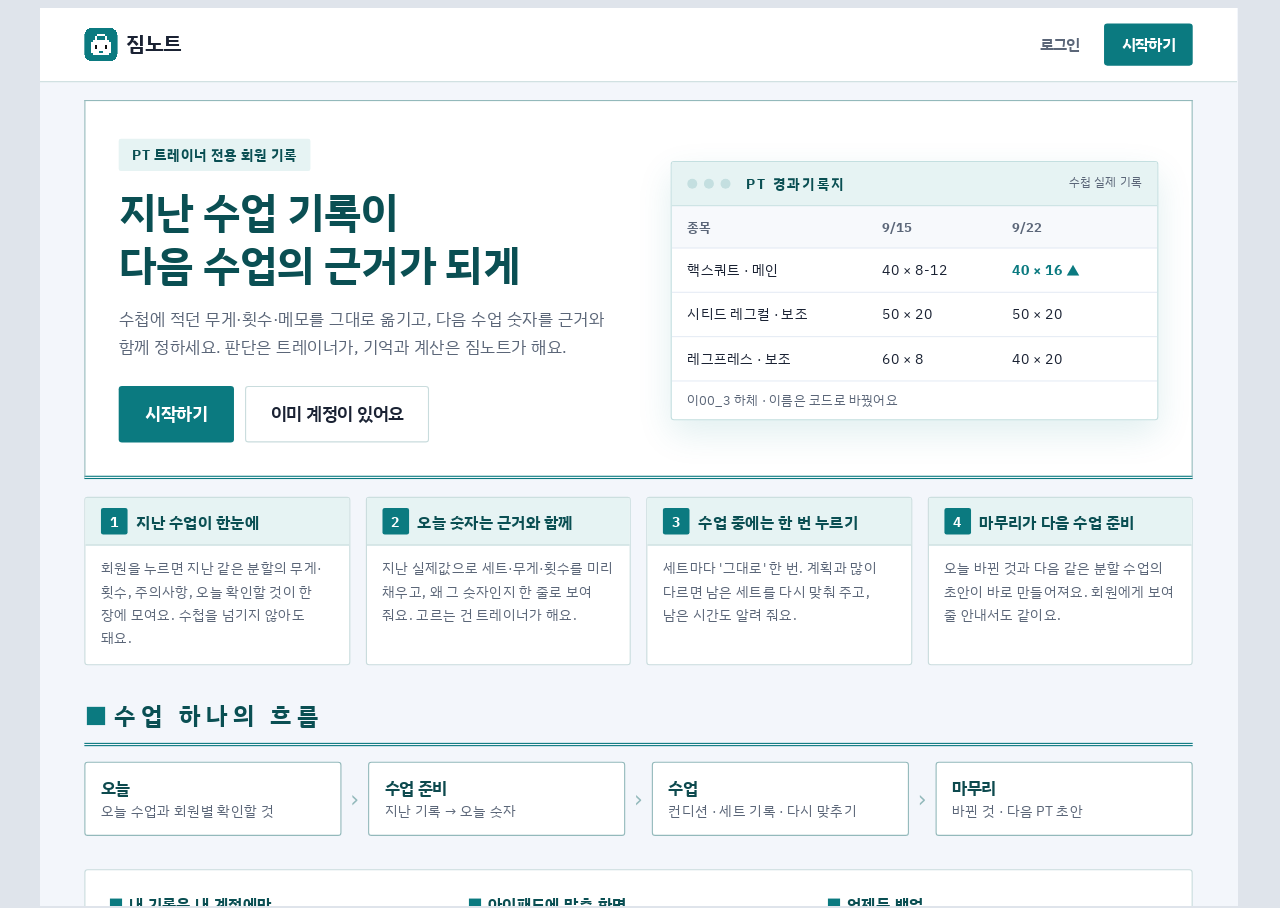
==== commit afd0b331: "pt-app: 키컬러를 진청록 #0B7A80으로 (아이콘 + 앱 전체 강조색, D98) Co-Authored-By: Claude Opus 5.5 <noreply@anthropic." ====
--- a/pt-app/web/index.html
+++ b/pt-app/web/index.html
@@ -3,7 +3,7 @@
 <head>
 <meta charset="utf-8">
 <meta name="viewport" content="width=device-width,initial-scale=1,maximum-scale=1,viewport-fit=cover">
-<meta name="theme-color" content="#1f66f2">
+<meta name="theme-color" content="#0b7a80">
 <meta name="apple-mobile-web-app-capable" content="yes">
 <meta name="mobile-web-app-capable" content="yes">
 <meta name="apple-mobile-web-app-status-bar-style" content="default">
@@ -21,29 +21,29 @@
 .lp-top .sp{flex:1}
 .lp-brand{display:flex;align-items:center;gap:8px}.lp-brand b{font-size:19px;letter-spacing:-.02em}.lp-brand .kbicon{display:block}
 .lp-link{border:0;background:none;font:inherit;font-size:14px;font-weight:600;color:var(--muted);padding:8px 12px;cursor:pointer}
-.lp-cta{border:0;border-radius:10px;background:#1f66f2;color:#fff;font:inherit;font-size:16px;font-weight:700;padding:14px 24px;cursor:pointer}
+.lp-cta{border:0;border-radius:10px;background:#0b7a80;color:#fff;font:inherit;font-size:16px;font-weight:700;padding:14px 24px;cursor:pointer}
 .lp-cta.sm{font-size:14px;padding:9px 16px}
 .lp-ghost{border:1px solid var(--line2,#c9d2de);border-radius:10px;background:#fff;color:var(--ink);font:inherit;font-size:16px;font-weight:600;padding:13px 22px;cursor:pointer}
 .lp-hero{display:grid;grid-template-columns:1.05fr 1fr;gap:36px;align-items:center;padding:52px 40px 40px;background:linear-gradient(180deg,#f3f7ff,#fff)}
-.lp-eye{display:inline-block;font-size:13px;font-weight:700;color:#1f66f2;background:#e8f0fe;border-radius:999px;padding:5px 12px;margin-bottom:14px}
+.lp-eye{display:inline-block;font-size:13px;font-weight:700;color:#0b7a80;background:#e2f1f1;border-radius:999px;padding:5px 12px;margin-bottom:14px}
 .lp-hero h1{font-size:38px;line-height:1.22;letter-spacing:-.03em;margin:0 0 14px}
 .lp-hero p{font-size:15.5px;line-height:1.65;color:var(--muted);margin:0 0 22px}
 .lp-btns{display:flex;gap:10px;flex-wrap:wrap}
-.lp-mock{background:#fff;border:1px solid #c9d6ee;border-radius:12px;box-shadow:0 12px 32px rgba(31,102,242,.12);overflow:hidden;font-size:13px}
-.lp-mh{display:flex;align-items:center;gap:6px;padding:10px 14px;background:#edf3fe;border-bottom:1px solid #c9d6ee}
-.lp-mh i{width:9px;height:9px;border-radius:50%;background:#c9d6ee}.lp-mh span{margin-left:8px;font-weight:800;color:#1f3d7a;letter-spacing:.1em}
+.lp-mock{background:#fff;border:1px solid #c4dfe0;border-radius:12px;box-shadow:0 12px 32px rgba(11,122,128,.12);overflow:hidden;font-size:13px}
+.lp-mh{display:flex;align-items:center;gap:6px;padding:10px 14px;background:#e6f3f3;border-bottom:1px solid #c4dfe0}
+.lp-mh i{width:9px;height:9px;border-radius:50%;background:#c4dfe0}.lp-mh span{margin-left:8px;font-weight:800;color:#0d4a4e;letter-spacing:.1em}
 .lp-mrow{display:grid;grid-template-columns:1.5fr 1fr 1fr;padding:10px 14px;border-bottom:1px solid #e6ecf5}
 .lp-mrow.h{background:#f7f9fc;font-size:12px;color:var(--muted);font-weight:700}
-.lp-mrow .up{color:#1f66f2;font-weight:700}.lp-mrow .cx{color:var(--faint);text-decoration:line-through}
+.lp-mrow .up{color:#0b7a80;font-weight:700}.lp-mrow .cx{color:var(--faint);text-decoration:line-through}
 .lp-mfoot{padding:9px 14px;font-size:11.5px;color:var(--muted)}
 .lp-feats{display:grid;grid-template-columns:repeat(4,1fr);gap:14px;padding:16px 40px 34px}
 .lp-f{border:1px solid var(--line);border-radius:12px;padding:18px 16px}
 .lp-f h3{font-size:16px;margin:10px 0 6px;letter-spacing:-.01em}.lp-f p{font-size:13px;line-height:1.6;color:var(--muted);margin:0}
-.lp-n{display:inline-grid;place-items:center;width:24px;height:24px;border-radius:7px;background:#1f66f2;color:#fff;font-size:13px;font-weight:800}
+.lp-n{display:inline-grid;place-items:center;width:24px;height:24px;border-radius:7px;background:#0b7a80;color:#fff;font-size:13px;font-weight:800}
 .lp-flow{padding:6px 40px 30px}.lp-flow h2,.ob h2{font-size:22px;letter-spacing:-.02em;margin:0 0 14px}
 .lp-steps{display:flex;align-items:center;gap:8px}
-.lp-st{flex:1;border:1px solid #c9d6ee;background:#f7faff;border-radius:10px;padding:12px 14px}.lp-st b{display:block;font-size:15px;color:#1f3d7a}.lp-st span{font-size:12.5px;color:var(--muted)}
-.lp-steps>i{font-style:normal;color:#9db0cf;font-size:20px}
+.lp-st{flex:1;border:1px solid #c4dfe0;background:#f5fafa;border-radius:10px;padding:12px 14px}.lp-st b{display:block;font-size:15px;color:#0d4a4e}.lp-st span{font-size:12.5px;color:var(--muted)}
+.lp-steps>i{font-style:normal;color:#93b9bb;font-size:20px}
 .lp-trust{display:grid;grid-template-columns:repeat(3,1fr);gap:14px;margin:0 40px 26px;padding:20px;background:#f5f7fa;border-radius:12px}
 .lp-trust b{display:block;font-size:14.5px;margin-bottom:4px}.lp-trust span{font-size:12.5px;line-height:1.55;color:var(--muted)}
 .lp-foot{text-align:center;font-size:11.5px;color:var(--faint);padding:10px 0 26px}
@@ -52,17 +52,17 @@
 .au-tabs button{border:0;background:none;border-radius:7px;padding:9px;font:inherit;font-size:14px;font-weight:600;color:var(--muted);cursor:pointer}
 .au-tabs button.on{background:#fff;color:var(--ink);box-shadow:0 1px 3px rgba(0,0,0,.08)}
 .au-msg{margin-top:12px;padding:10px 12px;border-radius:8px;background:#fdecec;color:#b42318;font-size:13px;line-height:1.5}
-.au-msg.ok{background:#e8f0fe;color:#1f3d7a}
+.au-msg.ok{background:#e2f1f1;color:#0d4a4e}
 .lg-go[disabled]{opacity:.6}
 .ob{flex:1;min-height:0;display:flex;flex-direction:column;background:#fff;overflow:auto}
 .ob-top{display:flex;align-items:center;justify-content:space-between;padding:16px 28px;border-bottom:1px solid var(--line)}
-.ob-dots{display:flex;gap:6px}.ob-dots i{width:26px;height:5px;border-radius:3px;background:#e3e8ef}.ob-dots i.done{background:#9db0cf}.ob-dots i.on{background:#1f66f2}
+.ob-dots{display:flex;gap:6px}.ob-dots i{width:26px;height:5px;border-radius:3px;background:#e3e8ef}.ob-dots i.done{background:#93b9bb}.ob-dots i.on{background:#0b7a80}
 .ob-body{width:100%;max-width:640px;margin:0 auto;padding:40px 24px;box-sizing:border-box}
 .ob-p{font-size:14.5px;line-height:1.6;color:var(--muted);margin:-4px 0 18px}
 .ob-nav{display:flex;justify-content:space-between;align-items:center;margin-top:28px}.ob-nav .lg-b{width:auto;padding:0 28px;margin:0}
 .ob-opts{display:grid;gap:10px}
 .ob-opt{display:block;text-align:left;border:1px solid var(--line2,#c9d2de);border-radius:12px;background:#fff;padding:16px 18px;font:inherit;cursor:pointer}
-.ob-opt:hover,.ob-opt:focus{border-color:#1f66f2;background:#f7faff}
+.ob-opt:hover,.ob-opt:focus{border-color:#0b7a80;background:#f5fafa}
 .ob-opt b{display:block;font-size:16px;margin-bottom:4px}.ob-opt span{font-size:13px;color:var(--muted);line-height:1.5}
 .ob-tour{display:grid;grid-template-columns:1fr 1fr;gap:12px}
 .ob-card{border:1px solid var(--line);border-radius:12px;padding:16px}.ob-card b{margin-left:8px;font-size:16px}.ob-card p{font-size:13px;line-height:1.6;color:var(--muted);margin:8px 0 0}
@@ -71,48 +71,48 @@
 .lp-mh em{margin-left:auto;font-style:normal;font-size:11px;color:var(--muted)}
 /* 화면별 첫 안내 */
 .cm{position:absolute;inset:0;z-index:200}
-.cm-hole{position:absolute;border-radius:8px;box-shadow:0 0 0 2px #1f66f2,0 0 0 9999px rgba(15,23,42,.58);pointer-events:none;transition:all .18s}
+.cm-hole{position:absolute;border-radius:8px;box-shadow:0 0 0 2px #0b7a80,0 0 0 9999px rgba(15,23,42,.58);pointer-events:none;transition:all .18s}
 .cm-card{position:absolute;background:#fff;border-radius:12px;padding:16px 18px 14px;box-shadow:0 12px 32px rgba(0,0,0,.25);box-sizing:border-box}
-.cm-n{font-size:12px;font-weight:700;color:#1f66f2;margin-bottom:4px}
+.cm-n{font-size:12px;font-weight:700;color:#0b7a80;margin-bottom:4px}
 .cm-card b{display:block;font-size:16.5px;letter-spacing:-.01em}
 .cm-card p{font-size:13.5px;line-height:1.6;color:var(--muted);margin:6px 0 12px}
 .cm-b{display:flex;align-items:center;gap:8px}.cm-b span{flex:1}
 .cm-b button{border:0;border-radius:8px;font:inherit;font-size:13.5px;font-weight:600;padding:8px 14px;cursor:pointer}
 .cm-skip{background:none;color:var(--muted);padding-left:0!important}
 .cm-prev{background:#f1f3f5;color:var(--ink)}
-.cm-next{background:#1f66f2;color:#fff}
+.cm-next{background:#0b7a80;color:#fff}
 /* ---- 디자인 통일 (2026-11-23): 소개·로그인·처음 설정·안내도 앱과 같은 기록부 모양 ----
    흰 종이 + 진한 파랑 제목(넓은 자간) + 이중 밑줄, 각진 모서리(3px), 머리칸 연파랑, ■ 칸 이름 */
 .lp,.lg,.ob{background:#f3f6fb!important}
-.lp-top{background:#fff;border-bottom:1px solid #c9d4e4}
+.lp-top{background:#fff;border-bottom:1px solid #c9dcdd}
 body #device .lp-cta,body #device .lp-ghost,body #device .lg-b,body #device .lg-f input,body #device.chart .lg-b,body #device.chart .lg-f input,.ob-opt,.au-tabs,.au-tabs button,.au-msg,.lp-f,.lp-st,.lp-trust,.lp-mock,.ob-card,.cm-card,.cm-b button,.cm-hole{border-radius:3px!important}
 .lp-n{border-radius:2px}
-.lp-eye{border-radius:2px;background:#edf3fe;color:var(--navy,#173a8a)}
-.lp-hero{background:#fff;margin:16px 40px 0;padding:34px 30px 30px;border:1.5px solid #9db0cf;border-bottom:3px double #1f66f2}
-.lp-hero h1{color:var(--navy,#173a8a);letter-spacing:-.01em}
+.lp-eye{border-radius:2px;background:#e6f3f3;color:var(--navy,#0a4f53)}
+.lp-hero{background:#fff;margin:16px 40px 0;padding:34px 30px 30px;border:1.5px solid #93b9bb;border-bottom:3px double #0b7a80}
+.lp-hero h1{color:var(--navy,#0a4f53);letter-spacing:-.01em}
 .lp-feats{padding:16px 40px 24px}
-.lp-f{background:#fff;border:1px solid #c9d4e4;padding:0 0 14px}
-.lp-f h3{margin:0;padding:9px 14px;background:#edf3fe;border-bottom:1px solid #c9d4e4;font-size:14.5px;color:var(--navy,#173a8a);display:flex;gap:8px;align-items:center}
+.lp-f{background:#fff;border:1px solid #c9dcdd;padding:0 0 14px}
+.lp-f h3{margin:0;padding:9px 14px;background:#e6f3f3;border-bottom:1px solid #c9dcdd;font-size:14.5px;color:var(--navy,#0a4f53);display:flex;gap:8px;align-items:center}
 .lp-f p{padding:10px 14px 0}
 
-.lp-flow h2,.ob h2{color:var(--navy,#173a8a);font-weight:800;letter-spacing:.2em;border-bottom:3px double #1f66f2;padding-bottom:8px}
-.lp-flow h2::before,.lp-trust b::before{content:'■ ';color:#1f66f2;letter-spacing:0}
-.lp-st{background:#fff;border:1px solid #9db0cf}
-.lp-trust{background:#fff;border:1px solid #c9d4e4}
-.lp-trust b{color:var(--navy,#173a8a)}
-.lp-mh{background:#edf3fe}.lp-mh span{color:var(--navy,#173a8a)}
-.lg-col{background:#fff;border:1.5px solid #9db0cf;padding:28px 30px 24px;box-shadow:0 2px 10px rgba(31,102,242,.06)}
-.lg-logo{padding-bottom:10px;border-bottom:3px double #1f66f2;margin-bottom:6px}
+.lp-flow h2,.ob h2{color:var(--navy,#0a4f53);font-weight:800;letter-spacing:.2em;border-bottom:3px double #0b7a80;padding-bottom:8px}
+.lp-flow h2::before,.lp-trust b::before{content:'■ ';color:#0b7a80;letter-spacing:0}
+.lp-st{background:#fff;border:1px solid #93b9bb}
+.lp-trust{background:#fff;border:1px solid #c9dcdd}
+.lp-trust b{color:var(--navy,#0a4f53)}
+.lp-mh{background:#e6f3f3}.lp-mh span{color:var(--navy,#0a4f53)}
+.lg-col{background:#fff;border:1.5px solid #93b9bb;padding:28px 30px 24px;box-shadow:0 2px 10px rgba(11,122,128,.06)}
+.lg-logo{padding-bottom:10px;border-bottom:3px double #0b7a80;margin-bottom:6px}
 .lg-sub{margin:10px 0 26px}
-.lg-f>span{color:var(--navy,#173a8a);font-weight:700}
-.au-tabs{background:#edf3fe;border:1px solid #c9d4e4}
-.ob-top{background:#fff;border-bottom:1px solid #c9d4e4}
-.ob-body{background:#fff;border:1.5px solid #9db0cf;margin:28px auto;padding:26px 30px 24px;box-shadow:0 2px 10px rgba(31,102,242,.06)}
+.lg-f>span{color:var(--navy,#0a4f53);font-weight:700}
+.au-tabs{background:#e6f3f3;border:1px solid #c9dcdd}
+.ob-top{background:#fff;border-bottom:1px solid #c9dcdd}
+.ob-body{background:#fff;border:1.5px solid #93b9bb;margin:28px auto;padding:26px 30px 24px;box-shadow:0 2px 10px rgba(11,122,128,.06)}
 .ob-dots i{border-radius:0}
-.ob-opt:hover,.ob-opt:focus{background:#edf3fe}
+.ob-opt:hover,.ob-opt:focus{background:#e6f3f3}
 .cm-card{padding:0 0 12px;overflow:hidden}
-.cm-card .cm-n{padding:8px 16px;margin:0;background:#edf3fe;border-bottom:1px solid #c9d4e4;color:var(--navy,#173a8a)}
-.cm-card b{padding:10px 16px 0;color:var(--navy,#173a8a)}.cm-card p{padding:0 16px}.cm-b{padding:0 16px}
+.cm-card .cm-n{padding:8px 16px;margin:0;background:#e6f3f3;border-bottom:1px solid #c9dcdd;color:var(--navy,#0a4f53)}
+.cm-card b{padding:10px 16px 0;color:var(--navy,#0a4f53)}.cm-card p{padding:0 16px}.cm-b{padding:0 16px}
 </style>
 </head>
 <body>
@@ -318,23 +318,23 @@
 /* ===== 클리닉 EMR 테마 v2 (2026-11-03, 닥터팔레트 차트·플래너 화면 참고: 흰 바탕, 얇은 회색 선, 왼쪽 메뉴, 파스텔 꼬리표, 시간표 블록) ===== */
 :root{
   --bg:#e9ecf1; --device:#ffffff; --panel:#ffffff; --ink:#1f2329; --muted:#6b7380; --faint:#9aa1ab;
-  --line:#e6e8ec; --soft:#f6f7f9; --hd:#f6f7f9; --accent:#2f7cf6; --accent-soft:#eaf2ff; --accent-ink:#ffffff;
+  --line:#e6e8ec; --soft:#f6f7f9; --hd:#f6f7f9; --accent:#0b7a80; --accent-soft:#e6f3f3; --accent-ink:#ffffff;
   --side:#f7f8fa; --zebra:#fafbfc; --bar:#9bbdf7; --now:#f0434b;
   --good:#1e9a5a; --good-soft:#e6f6ec; --warn:#c27a00; --warn-soft:#fff3dc; --bad:#e5484d; --bad-soft:#ffebec;
-  --p1:#2f7cf6; --p1s:#e9f1ff; --p2:#9b51e0; --p2s:#f4ecfd; --p3:#e5486f; --p3s:#ffeaf0; --p4:#1e9a5a; --p4s:#e6f6ec; --p5:#d97706; --p5s:#fff3e0; --p6:#0e8a9a; --p6s:#e4f6f8;
+  --p1:#0b7a80; --p1s:#e9f1ff; --p2:#9b51e0; --p2s:#f4ecfd; --p3:#e5486f; --p3s:#ffeaf0; --p4:#1e9a5a; --p4s:#e6f6ec; --p5:#d97706; --p5s:#fff3e0; --p6:#0e8a9a; --p6s:#e4f6f8;
   --font:"Aeonik Hangul","Aeonik Hangul Variable","AeonikHangul","Pretendard","IBM Plex Sans KR","Apple SD Gothic Neo","Noto Sans KR","Malgun Gothic",system-ui,sans-serif}
 @media (prefers-color-scheme: dark){:root:not([data-theme="light"]){
   --bg:#0e1116; --device:#16191f; --panel:#16191f; --ink:#e6e9ee; --muted:#a0a8b4; --faint:#747c88;
-  --line:#2a2f37; --soft:#1e2229; --hd:#1e2229; --accent:#5b9bff; --accent-soft:#1a2a45; --accent-ink:#081324;
-  --side:#121519; --zebra:#1a1d23; --bar:#4e78b8; --now:#ff6b70;
+  --line:#2a2f37; --soft:#1e2229; --hd:#1e2229; --accent:#3fbcc2; --accent-soft:#16393b; --accent-ink:#04181a;
+  --side:#121519; --zebra:#1a1d23; --bar:#3e8f93; --now:#ff6b70;
   --good:#4cc787; --good-soft:#15291e; --warn:#f0b04a; --warn-soft:#33270f; --bad:#ff7d80; --bad-soft:#3a1d1f;
-  --p1:#7fb0ff; --p1s:#1b2b47; --p2:#c39af2; --p2s:#2c2140; --p3:#ff8fab; --p3s:#3d1f29; --p4:#5fd197; --p4s:#15291e; --p5:#f5b24f; --p5s:#352710; --p6:#5cd0de; --p6s:#132e33}}
+  --p1:#6fd0d4; --p1s:#16393b; --p2:#c39af2; --p2s:#2c2140; --p3:#ff8fab; --p3s:#3d1f29; --p4:#5fd197; --p4s:#15291e; --p5:#f5b24f; --p5s:#352710; --p6:#5cd0de; --p6s:#132e33}}
 :root[data-theme="dark"]{
   --bg:#0e1116; --device:#16191f; --panel:#16191f; --ink:#e6e9ee; --muted:#a0a8b4; --faint:#747c88;
-  --line:#2a2f37; --soft:#1e2229; --hd:#1e2229; --accent:#5b9bff; --accent-soft:#1a2a45; --accent-ink:#081324;
-  --side:#121519; --zebra:#1a1d23; --bar:#4e78b8; --now:#ff6b70;
+  --line:#2a2f37; --soft:#1e2229; --hd:#1e2229; --accent:#3fbcc2; --accent-soft:#16393b; --accent-ink:#04181a;
+  --side:#121519; --zebra:#1a1d23; --bar:#3e8f93; --now:#ff6b70;
   --good:#4cc787; --good-soft:#15291e; --warn:#f0b04a; --warn-soft:#33270f; --bad:#ff7d80; --bad-soft:#3a1d1f;
-  --p1:#7fb0ff; --p1s:#1b2b47; --p2:#c39af2; --p2s:#2c2140; --p3:#ff8fab; --p3s:#3d1f29; --p4:#5fd197; --p4s:#15291e; --p5:#f5b24f; --p5s:#352710; --p6:#5cd0de; --p6s:#132e33}
+  --p1:#6fd0d4; --p1s:#16393b; --p2:#c39af2; --p2s:#2c2140; --p3:#ff8fab; --p3s:#3d1f29; --p4:#5fd197; --p4s:#15291e; --p5:#f5b24f; --p5s:#352710; --p6:#5cd0de; --p6s:#132e33}
 #device{font-size:13.5px;border-radius:14px}
 .top{background:var(--panel);border-bottom:1px solid var(--line);min-height:50px;padding:8px 14px}
 .top h1{font-size:16px;font-weight:700;letter-spacing:-.01em}
@@ -573,7 +573,7 @@
 /* ===== 테마 v3 (2026-11-06, 인투씨엔에스 클라우드 EMR 느낌: 회색 바탕 위 흰 패널 여러 개, 머리줄 있는 패널, 촘촘한 표, 위쪽 메뉴, 진한 파랑) ===== */
 :root{
   --bg:#dfe4eb; --device:#eef1f5; --panel:#ffffff; --ink:#1b2130; --muted:#5f6b7c; --faint:#97a1ae;
-  --line:#dce1e8; --line2:#cdd4de; --soft:#f4f6f9; --hd:#f3f5f8; --phd:#fafbfc; --accent:#1f66f2; --accent-soft:#e8f0ff; --accent-ink:#ffffff;
+  --line:#dce1e8; --line2:#cdd4de; --soft:#f4f6f9; --hd:#f3f5f8; --phd:#fafbfc; --accent:#0b7a80; --accent-soft:#e8f0ff; --accent-ink:#ffffff;
   --side:#ffffff; --zebra:#fafbfd; --bar:#a9c4f7}
 @media (prefers-color-scheme: dark){:root:not([data-theme="light"]){--device:#101318; --line2:#323843; --phd:#1b1f26; --accent:#5c95ff}}
 :root[data-theme="dark"]{--device:#101318; --line2:#323843; --phd:#1b1f26; --accent:#5c95ff}
@@ -666,14 +666,14 @@
    지금 디자인(A)은 그대로 두고 #device.chart 일 때만 덮어쓴다. 바탕은 종이색, 선은 잉크색, 모서리는 각지게,
    칸 머리는 양식 이름표처럼, 표는 모든 칸에 선, 강조는 남색 잉크, 경고는 빨간 도장색 */
 #device.chart{--device:#f3f6fb; --panel:#ffffff; --ink:#1a2233; --muted:#5b6678; --faint:#98a2b3;
-  --line:#e1e7f0; --line2:#c9d4e4; --soft:#f6f8fc; --hd:#edf3fe; --phd:#edf3fe; --accent:#1f66f2; --accent-soft:#eaf1ff; --accent-ink:#ffffff;
-  --rule:#e6ecf5; --ink-line:#9db0cf; --stamp:#e5484d; --navy:#173a8a;
+  --line:#e1e7f0; --line2:#c9dcdd; --soft:#f6f8fc; --hd:#e6f3f3; --phd:#e6f3f3; --accent:#0b7a80; --accent-soft:#eaf1ff; --accent-ink:#ffffff;
+  --rule:#e6ecf5; --ink-line:#93b9bb; --stamp:#e5484d; --navy:#0a4f53;
   border-radius:4px;background:var(--device)}
 /* 2026-11-17 색 다시: 누런 종이색이 탁하다는 의견으로 흰 종이 + 맑은 파랑. 양식 선·칸 구성은 그대로 */
-#device.chart .f-tt,#device.chart .f-cap{color:var(--navy,#173a8a)}
+#device.chart .f-tt,#device.chart .f-cap{color:var(--navy,#0a4f53)}
 #device.chart .f-title{border-bottom-color:var(--accent)}
-#device.chart .f-lb{color:var(--navy,#173a8a)}
-#device.chart .f-paper{border-color:var(--ink-line);box-shadow:0 2px 10px rgba(31,102,242,.06)}
+#device.chart .f-lb{color:var(--navy,#0a4f53)}
+#device.chart .f-paper{border-color:var(--ink-line);box-shadow:0 2px 10px rgba(11,122,128,.06)}
 #device.chart .f-no{border-color:var(--accent);color:var(--accent)}
 #device.chart .tabbar.sidenav,#device.chart .actbar,#device.chart .pbar{border-color:var(--ink-line)}
 #device.chart .scroll,#device.chart .planner,#device.chart .chartlay{background:var(--device)}
@@ -797,9 +797,9 @@
 .ld-eyebrow{font-size:13px;font-weight:600;color:var(--accent);letter-spacing:.02em}
 .ld-h{font-size:34px;line-height:1.25;margin:0;font-weight:800;letter-spacing:-.025em;color:var(--ink)}
 .ld-sub{margin:2px 0 8px;color:var(--muted);font-size:15px;line-height:1.55;max-width:480px}
-.ld-mock{max-width:470px;border:1px solid var(--ink-line,var(--line));background:var(--panel);box-shadow:0 12px 32px rgba(31,102,242,.10),0 2px 6px rgba(26,34,51,.06);border-radius:6px;overflow:hidden}
+.ld-mock{max-width:470px;border:1px solid var(--ink-line,var(--line));background:var(--panel);box-shadow:0 12px 32px rgba(11,122,128,.10),0 2px 6px rgba(26,34,51,.06);border-radius:6px;overflow:hidden}
 .ld-mock-hd{display:flex;align-items:center;justify-content:space-between;padding:9px 14px;background:var(--hd,var(--accent-soft));border-bottom:1px solid var(--ink-line,var(--line))}
-.ld-mock-t{font-weight:700;font-size:13px;color:var(--navy,#173a8a)}
+.ld-mock-t{font-weight:700;font-size:13px;color:var(--navy,#0a4f53)}
 .ld-mock-no{font-size:11px;font-weight:700;color:var(--accent);border:1px solid var(--accent);padding:0 6px;border-radius:3px}
 .ld-mock-id{display:flex;gap:16px;padding:8px 14px;font-size:12px;color:var(--muted);border-bottom:1px solid var(--line)}
 .ld-mock-id b{color:var(--ink)}
@@ -832,7 +832,7 @@
 .gdoc .f-paper>.card,.gdoc .f-paper .col>.card,.gdoc .f-paper .grid2 .card{border-radius:0!important}
 /* 카드 제목 = 왼쪽 라벨 칸 (회원 진료기록부의 fsec와 같은 모양) */
 #device.chart .gdoc:not(.r-settings) .card:has(>h2:first-child){display:grid;grid-template-columns:62px minmax(0,1fr);padding:0!important;margin-top:-1px}
-#device.chart .gdoc:not(.r-settings) .card:has(>h2:first-child)>h2:first-child{grid-column:1;grid-row:1/span 60;margin:0!important;padding:6px 2px!important;border:0!important;border-right:1px solid var(--ink-line)!important;border-radius:0!important;background:var(--hd)!important;display:flex!important;flex-direction:column;justify-content:center;align-items:center;gap:2px;text-align:center;font-size:12px!important;font-weight:800;line-height:1.3;color:var(--navy,#173a8a)}
+#device.chart .gdoc:not(.r-settings) .card:has(>h2:first-child)>h2:first-child{grid-column:1;grid-row:1/span 60;margin:0!important;padding:6px 2px!important;border:0!important;border-right:1px solid var(--ink-line)!important;border-radius:0!important;background:var(--hd)!important;display:flex!important;flex-direction:column;justify-content:center;align-items:center;gap:2px;text-align:center;font-size:12px!important;font-weight:800;line-height:1.3;color:var(--navy,#0a4f53)}
 #device.chart .gdoc:not(.r-settings) .card:has(>h2:first-child)>h2:first-child::before{display:none!important}
 #device.chart .gdoc:not(.r-settings) .card:has(>h2:first-child)>h2:first-child>*{font-size:10.5px;font-weight:600;color:var(--muted);margin:0}
 #device.chart .gdoc:not(.r-settings) .card:has(>h2:first-child)>:not(h2:first-child){grid-column:2;margin-left:10px;margin-right:10px;max-width:calc(100% - 20px);box-sizing:border-box}
@@ -912,7 +912,7 @@
 .st-ic.bad{background:var(--bad-soft);color:var(--bad)}
 .st-ic svg{width:18px;height:18px;fill:none;stroke:currentColor;stroke-width:1.6;stroke-linecap:round;stroke-linejoin:round}
 .st-row.on .st-ic{background:var(--accent);color:var(--accent-ink)}
-.st-av{flex:none;display:inline-grid;place-items:center;width:44px;height:44px;border-radius:50%;background:linear-gradient(135deg,#7aa7ff,#1f66f2);color:#fff;font-weight:700;font-size:18px}
+.st-av{flex:none;display:inline-grid;place-items:center;width:44px;height:44px;border-radius:50%;background:linear-gradient(135deg,#7aa7ff,#0b7a80);color:#fff;font-weight:700;font-size:18px}
 .st-av.big{width:72px;height:72px;font-size:30px}
 .st-prof{padding:12px}
 .st-pane{min-width:0}
@@ -952,32 +952,32 @@
 .lp-pv,.th-pv{display:flex;flex-direction:column;gap:5px;width:132px;height:88px;padding:10px;box-sizing:border-box;border-radius:12px;box-shadow:0 0 0 1px var(--line)}
 .lp-pv i,.th-pv i{display:block}
 .pv-chart{background:#fff;border-radius:4px}
-.pv-chart .pv-t{height:9px;width:60%;background:#173a8a;box-shadow:0 4px 0 -1px #fff,0 5px 0 -1px #1f66f2}
-.pv-chart .pv-r{height:12px;border:1px solid #9db0cf;background:linear-gradient(90deg,#edf3fe 28%,#fff 28%)}
+.pv-chart .pv-t{height:9px;width:60%;background:#0a4f53;box-shadow:0 4px 0 -1px #fff,0 5px 0 -1px #0b7a80}
+.pv-chart .pv-r{height:12px;border:1px solid #93b9bb;background:linear-gradient(90deg,#e6f3f3 28%,#fff 28%)}
 .pv-chart .pv-r.s{width:70%}
 .pv-apple{background:#f2f2f7}
 .pv-apple .pv-c{height:17px;border-radius:5px;background:#fff}
-.pv-apple .pv-c.w{width:60%;background:#007aff}
-.th-light{background:#f2f2f7}.th-light i{height:16px;border-radius:5px;background:#fff}.th-light i.s{width:55%;background:#007aff}
-.th-dark{background:#000}.th-dark i{height:16px;border-radius:5px;background:#1c1c1e}.th-dark i.s{width:55%;background:#0a84ff}
-.th-auto{background:linear-gradient(90deg,#f2f2f7 50%,#000 50%)}.th-auto i{height:16px;border-radius:5px;background:linear-gradient(90deg,#fff 50%,#1c1c1e 50%)}.th-auto i.s{width:55%;background:#007aff}
+.pv-apple .pv-c.w{width:60%;background:#0b7a80}
+.th-light{background:#f2f2f7}.th-light i{height:16px;border-radius:5px;background:#fff}.th-light i.s{width:55%;background:#0b7a80}
+.th-dark{background:#000}.th-dark i{height:16px;border-radius:5px;background:#1c1c1e}.th-dark i.s{width:55%;background:#2fb3b9}
+.th-auto{background:linear-gradient(90deg,#f2f2f7 50%,#000 50%)}.th-auto i{height:16px;border-radius:5px;background:linear-gradient(90deg,#fff 50%,#1c1c1e 50%)}.th-auto i.s{width:55%;background:#0b7a80}
 /* 기록부 모양: 각진 칸과 잉크 선 */
 #device.chart:not(.apple) .st-list,#device.chart:not(.apple) .st-group{border-radius:0;border-color:var(--ink-line)}
 #device.chart:not(.apple) .st-ic{border-radius:2px;background:var(--hd);color:var(--navy);box-shadow:inset 0 0 0 1px var(--ink-line)}
 #device.chart:not(.apple) .st-ic.bad{background:var(--bad-soft);color:var(--stamp);box-shadow:inset 0 0 0 1px currentColor}
 #device.chart:not(.apple) .st-row.on .st-ic{background:var(--accent);color:var(--accent-ink);box-shadow:none}
-#device.chart:not(.apple) .st-gh{color:var(--navy,#173a8a);font-weight:800;letter-spacing:.04em}
-#device.chart:not(.apple) .st-title{color:var(--navy,#173a8a)}
+#device.chart:not(.apple) .st-gh{color:var(--navy,#0a4f53);font-weight:800;letter-spacing:.04em}
+#device.chart:not(.apple) .st-title{color:var(--navy,#0a4f53)}
 #device.chart:not(.apple) .st-seg,#device.chart:not(.apple) .st-seg button,#device.chart:not(.apple) .lp-pv,#device.chart:not(.apple) .th-pv{border-radius:2px}
 /* 기록부에서는 화면 모드 그림도 종이 기록부 색으로 */
 #device.chart:not(.apple) .th-light{background:#f3f6fb}
-#device.chart:not(.apple) .th-light i{background:#fff;border-radius:0;box-shadow:inset 0 0 0 1px #9db0cf}
+#device.chart:not(.apple) .th-light i{background:#fff;border-radius:0;box-shadow:inset 0 0 0 1px #93b9bb}
 #device.chart:not(.apple) .th-dark{background:#0b111c}
 #device.chart:not(.apple) .th-dark i{background:#121a28;border-radius:0;box-shadow:inset 0 0 0 1px #3a4e70}
 #device.chart:not(.apple) .th-auto{background:linear-gradient(90deg,#f3f6fb 50%,#0b111c 50%)}
 #device.chart:not(.apple) .th-auto i{border-radius:0;background:linear-gradient(90deg,#fff 50%,#121a28 50%);box-shadow:inset 0 0 0 1px #6f86ad}
-#device.chart:not(.apple) :is(.th-light,.th-dark,.th-auto) i.s{background:#1f66f2;box-shadow:none}
-#device.chart:not(.apple) .th-dark i.s{background:#5b9bff}
+#device.chart:not(.apple) :is(.th-light,.th-dark,.th-auto) i.s{background:#0b7a80;box-shadow:none}
+#device.chart:not(.apple) .th-dark i.s{background:#3fbcc2}
 /* 프로필 동그라미: 기록부도 회색 (파랑은 누르는 것에만) */
 #device.chart:not(.apple) .st-av{background:linear-gradient(180deg,#a5abb6,#858a94);font-weight:600}
 #device.chart.dark:not(.apple) .st-av{background:linear-gradient(180deg,#7a8496,#535d70)}
@@ -994,7 +994,7 @@
   --device:#f2f2f7; --panel:#ffffff; --ink:#1c1c1e; --muted:#6c6c70; --faint:#a1a1a6;
   --line:rgba(60,60,67,.13); --line2:rgba(60,60,67,.2); --soft:#f2f2f7; --hd:transparent; --phd:transparent; --side:#ffffff;
   --fill:rgba(118,118,128,.12); --fill2:rgba(118,118,128,.08);
-  --accent:#007aff; --accent-soft:rgba(0,122,255,.1); --accent-ink:#ffffff;
+  --accent:#0b7a80; --accent-soft:rgba(11,122,128,.1); --accent-ink:#ffffff;
   --good:#248a3d; --good-soft:rgba(52,199,89,.14); --warn:#a05a00; --warn-soft:rgba(255,149,0,.14);
   --bad:#d70015; --bad-soft:rgba(255,59,48,.11); --cond:#c93400; --cond-soft:rgba(255,149,0,.13);
   --live:#5e5ce6; --live-soft:rgba(94,92,230,.12); --now:#ff3b30;
@@ -1079,7 +1079,7 @@
 
 /* 입력칸: 테두리 없는 회색 면 */
 #device.apple input:not([type=checkbox]):not([type=radio]),#device.apple select,#device.apple textarea{border:0;border-radius:10px;background:var(--fill2)}
-#device.apple input:focus,#device.apple select:focus,#device.apple textarea:focus{outline:none;box-shadow:0 0 0 3px rgba(0,122,255,.3);background:var(--panel)}
+#device.apple input:focus,#device.apple select:focus,#device.apple textarea:focus{outline:none;box-shadow:0 0 0 3px rgba(11,122,128,.3);background:var(--panel)}
 
 /* 오늘: 달력·시간표 */
 #device.apple .mcal button.today{border-radius:50%;background:var(--accent)}
@@ -1159,7 +1159,7 @@
 body #device.apple .lg-logo{border-bottom:0}
 body #device.apple .lg-f>span{color:var(--muted);font-weight:500;background:transparent;position:static;display:block;padding:0 4px 6px}
 body #device.apple .lg-f input{border:0!important;border-radius:12px!important;background:var(--fill2);box-shadow:none}
-body #device.apple .lg-f input:focus{background:var(--panel);box-shadow:0 0 0 3px rgba(0,122,255,.3)}
+body #device.apple .lg-f input:focus{background:var(--panel);box-shadow:0 0 0 3px rgba(11,122,128,.3)}
 body #device.apple .lg-b{border-radius:12px!important}
 body #device.apple .lg-go{background:var(--accent)}
 body #device.apple .au-tabs{border:0!important;border-radius:10px!important;background:var(--fill)}
@@ -1304,14 +1304,14 @@
   --device:#000000; --panel:#1c1c1e; --ink:#ffffff; --muted:#98989f; --faint:#636366; --sub:#d1d1d6;
   --line:rgba(84,84,88,.5); --line2:rgba(84,84,88,.75); --soft:#2c2c2e;
   --fill:rgba(118,118,128,.24); --fill2:rgba(118,118,128,.16);
-  --accent:#0a84ff; --accent-soft:rgba(10,132,255,.2);
+  --accent:#2fb3b9; --accent-soft:rgba(47,179,185,.2);
   --good:#30d158; --good-soft:rgba(48,209,88,.18); --warn:#ffb340; --warn-soft:rgba(255,159,10,.18);
   --bad:#ff6961; --bad-soft:rgba(255,69,58,.2); --cond:#ff9f0a; --cond-soft:rgba(255,159,10,.18);
   --live:#7d7aff; --live-soft:rgba(94,92,230,.24); --now:#ff453a;
   --mat:rgba(28,28,30,.72); --ink-line:rgba(84,84,88,.75); --hd:transparent; --phd:transparent; --side:#1c1c1e;
   --mus0:#3a3a3c; --musbase:#48484a; --musline:#1c1c1e;
-  --zebra:rgba(255,255,255,.035); --bar:#4e78b8;
-  --p1:#7fb0ff; --p1s:#1b2b47; --p2:#c39af2; --p2s:#2c2140; --p3:#ff8fab; --p3s:#3d1f29; --p4:#5fd197; --p4s:#15291e; --p5:#f5b24f; --p5s:#352710; --p6:#5cd0de; --p6s:#132e33;
+  --zebra:rgba(255,255,255,.035); --bar:#3e8f93;
+  --p1:#6fd0d4; --p1s:#16393b; --p2:#c39af2; --p2s:#2c2140; --p3:#ff8fab; --p3s:#3d1f29; --p4:#5fd197; --p4s:#15291e; --p5:#f5b24f; --p5s:#352710; --p6:#5cd0de; --p6s:#132e33;
   color-scheme:dark;color:var(--ink)}
 #device.apple.dark .modal,#device.apple.dark .askbar{background:#2c2c2e}
 #device.apple.dark .btn:hover:not([disabled]){background:rgba(118,118,128,.32)}
@@ -1361,18 +1361,114 @@
 #device.apple .f-row3 .f-bd .btn{display:inline-flex;align-items:center;padding:0 var(--s3)}
 #device.apple .f-row3 .f-bd select{padding:0 var(--s2) 0 var(--s3)}
 #device.apple .f-row3 .f-bd input:not([type=checkbox]):not([type=radio]){padding:0 var(--s3)}
+/* ---- 기록부 편하게 (2026-11-23): 애플 디자인 기준으로 ----
+   기록부와 애플 디자인을 바꿔도 너무 다른 앱처럼 느껴지지 않게, 애플 디자인의 '쓰는 느낌' 규칙을 기록부에도 쓴다.
+   그대로 두는 것(기록부다움): 흰 종이 + 잉크 선, 칸마다 선이 있는 표, 남색 제목, 제목 아래 이중 밑줄, ■ 칸 이름, 빨간 도장.
+   애플에서 가져온 것: 여백·모서리 단위(4의 배수), 버튼·입력 높이, 누르면 바로 살짝 작아짐, 시트가 누른 곳에서 열리고 닫힘,
+   큰 글자 자간·줄 간격, 위·아래 막대의 가는 선, 칸 사이 띄우기, 두 번 눌러 확대 지연 없애기 */
+#device.chart:not(.apple){--s1:4px;--s2:8px;--s3:12px;--s4:16px;--s5:20px;--s6:24px;--r1:3px;--r2:6px;--r3:8px;--r4:10px;--r5:12px;--spring:cubic-bezier(.32,.72,0,1)}
+
+/* 여백: 화면 가장자리 16, 판 사이 12 (애플과 같은 값) */
+#device.chart:not(.apple) .scroll{padding:var(--s4) var(--s4) var(--s6)}
+#device.chart:not(.apple) .chartdoc{padding:var(--s3) var(--s4) var(--s6)}
+#device.chart:not(.apple) .planner,#device.chart:not(.apple) .chartlay{gap:var(--s3);padding:var(--s3) var(--s4)}
+#device.chart:not(.apple) .card{padding:var(--s3) var(--s4);margin-bottom:var(--s3)}
+#device.chart:not(.apple) .box{margin-bottom:var(--s3)}
+
+/* 모서리: 각진 종이 느낌은 살리되 0 대신 아주 조금 둥글게 */
+#device.chart:not(.apple) .card,#device.chart:not(.apple) .box,#device.chart:not(.apple) .planner>div,#device.chart:not(.apple) .chartlay>div{border-radius:var(--r2)!important;overflow:hidden}
+#device.chart:not(.apple) .cl-mid{border-radius:0!important;overflow:visible}
+#device.chart:not(.apple) .f-paper{border-radius:var(--r3);padding:var(--s5) var(--s6) var(--s6)}
+#device.chart:not(.apple) .modal{border-radius:var(--r5);padding:var(--s5) var(--s6)}
+#device.chart:not(.apple) .toast,#device.chart:not(.apple) .askbar{border-radius:var(--r3)}
+
+/* 양식 칸: 세 칸·두 칸 줄은 붙이지 않고 12 띄우고, 칸마다 살짝 둥글게 (애플과 같은 자리·같은 간격) */
+#device.chart:not(.apple) .f-id,#device.chart:not(.apple) .f-cond{border-collapse:separate;border-spacing:0;border:1px solid var(--ink-line);border-radius:var(--r2);overflow:hidden}
+#device.chart:not(.apple) .f-id th,#device.chart:not(.apple) .f-id td{border-width:0 1px 1px 0!important}
+#device.chart:not(.apple) .f-id tr>:last-child{border-right:0!important}
+#device.chart:not(.apple) .f-id tr:last-child>*{border-bottom:0!important}
+#device.chart:not(.apple) .f-sec{border-radius:var(--r2);overflow:hidden}
+#device.chart:not(.apple) .f-row3>.f-sec+.f-sec,#device.chart:not(.apple) .f-row2>.f-sec+.f-sec{margin-left:var(--s3);border-left:1px solid var(--ink-line)}
+#device.port.chart:not(.apple) .f-row3>.f-sec+.f-sec{margin-left:0;margin-top:var(--s3);border-top:1px solid var(--ink-line)}
+#device.chart:not(.apple) .f-row2{margin-top:var(--s3)}
+#device.chart:not(.apple) .f-soap{gap:var(--s3)}
+#device.chart:not(.apple) .f-soap>.f-sec+.f-sec{border-top:1px solid var(--ink-line)}
+#device.chart:not(.apple) .f-bd{padding:var(--s3)}
+#device.chart:not(.apple) .gdoc .card+.card{margin-top:var(--s3)}
+/* 특이사항(주의): 빨간 세로줄 대신 라벨 칸을 연한 빨강 면으로 (애플과 같은 방식) */
+#device.chart:not(.apple) .f-sec.warnsec{box-shadow:none}
+#device.chart:not(.apple) .f-sec.warnsec .f-lb{background:var(--bad-soft);color:var(--stamp)}
+#device.chart:not(.apple) .f-sec.warnsec .f-lb small{color:inherit;opacity:.75}
+
+/* 글자: 제목 자간을 덜 벌리고, 큰 글자일수록 줄 간격 좁게 */
+#device.chart:not(.apple) .f-tt{letter-spacing:.18em;line-height:1.15}
+#device.chart:not(.apple) .top h1,#device.chart:not(.apple) .pbar .nm{letter-spacing:-.01em;line-height:1.2}
+#device.chart:not(.apple) .card h2,#device.chart:not(.apple) .pl-colhd,#device.chart:not(.apple) .f-cap,#device.chart:not(.apple) .modal h3{line-height:1.3}
+#device.chart:not(.apple) .card>h2:first-child,#device.chart:not(.apple) .box>.bh,#device.chart:not(.apple) .pl-colhd,#device.chart:not(.apple) .card.fold>.foldhead{letter-spacing:.02em}
+
+/* 위·아래 막대: 두꺼운 이중선 대신 가는 선 (종이 제목의 이중 밑줄은 그대로) */
+#device.chart:not(.apple) .tabbar.sidenav{border-bottom:1px solid var(--ink-line)}
+#device.chart:not(.apple) .pbar{border-bottom:1px solid var(--ink-line)}
+#device.chart:not(.apple) .actbar{border-top:1px solid var(--ink-line);padding:var(--s3) var(--s4)}
+#device.chart:not(.apple) .excard{border-top:1px solid var(--ink-line)}
+
+/* 버튼·입력·칩: 애플과 같은 크기와 모서리 단위, 줄 안에서는 높이 32로 맞춤 */
+#device.chart:not(.apple) .btn{border-radius:var(--r2);padding:6px 12px;font-size:13px;transition:transform 100ms ease-out,background-color 150ms ease-out,border-color 150ms ease-out}
+#device.chart:not(.apple) .btn.small{border-radius:var(--r2);padding:3px 9px}
+#device.chart:not(.apple) .actbar .btn.primary{border-radius:var(--r3)}
+#device.chart:not(.apple) input:not([type=checkbox]):not([type=radio]),#device.chart:not(.apple) select{border-radius:var(--r2)}
+#device.chart:not(.apple) textarea{border-radius:var(--r2)}
+#device.chart:not(.apple) input:focus,#device.chart:not(.apple) select:focus,#device.chart:not(.apple) textarea:focus{outline:none;border-color:var(--accent);box-shadow:0 0 0 3px color-mix(in srgb,var(--accent) 25%,transparent)}
+#device.chart:not(.apple) .chip{border-radius:var(--r2)}
+#device.chart:not(.apple) .tag,#device.chart:not(.apple) .pill{border-radius:var(--r1)}
+#device.chart:not(.apple) .setchip,#device.chart:not(.apple) .chipedit,#device.chart:not(.apple) .lp-chip{border-radius:var(--r2)}
+#device.chart:not(.apple) .tl .blk{border-radius:var(--r1)}
+#device.chart:not(.apple) .mcal button.today{border-radius:var(--r1)}
+#device.chart:not(.apple) .rstat,#device.chart:not(.apple) .pkg-st{border-radius:var(--r2);overflow:hidden}
+#device.chart:not(.apple) .pbar .vit>span:first-child{border-radius:var(--r2) 0 0 var(--r2)}
+#device.chart:not(.apple) .pbar .vit>span:last-child{border-radius:0 var(--r2) var(--r2) 0}
+#device.chart:not(.apple) .f-row3 .f-bd :is(input:not([type=checkbox]):not([type=radio]),select,.btn){height:32px;box-sizing:border-box;font-size:13px;vertical-align:middle}
+#device.chart:not(.apple) .f-row3 .f-bd .btn{display:inline-flex;align-items:center;padding:0 var(--s3)}
+#device.chart:not(.apple) .f-row3 .f-bd select{padding:0 var(--s2) 0 var(--s3)}
+#device.chart:not(.apple) .f-row3 .f-bd input:not([type=checkbox]):not([type=radio]){padding:0 var(--s3)}
+
+/* 누름 반응: 누르는 순간 바로 살짝 작아짐 (애플과 같은 .97, 100ms) */
+#device.chart:not(.apple) .chip,#device.chart:not(.apple) .setchip,#device.chart:not(.apple) .tl .blk,#device.chart:not(.apple) .hist .hi,#device.chart:not(.apple) .tabbar.sidenav button,
+#device.chart:not(.apple) .st-row,#device.chart:not(.apple) .st-prof,#device.chart:not(.apple) .st-pick,#device.chart:not(.apple) .st-seg button{transition:transform 100ms ease-out,background-color 150ms ease-out}
+#device.chart:not(.apple) .btn:active:not([disabled]),#device.chart:not(.apple) .chip:active,#device.chart:not(.apple) .setchip:active,#device.chart:not(.apple) .tl .blk:active,
+#device.chart:not(.apple) .tabbar.sidenav button:active,#device.chart:not(.apple) .lg-b:active,#device.chart:not(.apple) .lp-cta:active,#device.chart:not(.apple) .lp-ghost:active,#device.chart:not(.apple) .ob-opt:active{transform:scale(.97)}
+#device.chart:not(.apple) .st-row:active,#device.chart:not(.apple) .st-prof:active,#device.chart:not(.apple) .st-pick:active,#device.chart:not(.apple) .st-seg button:active{transform:scale(.98)}
+#device.chart:not(.apple) button,#device.chart:not(.apple) [data-act],#device.chart:not(.apple) input,#device.chart:not(.apple) select,#device.chart:not(.apple) label{touch-action:manipulation}
+
+/* 시트(창): 애플과 같은 움직임. 누른 곳에서 커지며 열리고, 닫을 때 같은 길로 되돌아감 (흐림 효과는 빼고) */
+#device.chart:not(.apple) .overlay.enter{animation:ap-fade 240ms ease-out}
+#device.chart:not(.apple) .overlay.enter .modal{animation:ch-sheet 340ms var(--spring)}
+#device.chart:not(.apple) .overlay.leave{pointer-events:none;animation:ap-fade 220ms ease-in reverse forwards}
+#device.chart:not(.apple) .overlay.leave .modal{animation:ch-sheet 220ms ease-in reverse forwards}
+#device.chart:not(.apple) .toast.enter{animation:ap-toast 320ms var(--spring)}
+@keyframes ch-sheet{from{opacity:0;transform:scale(.94)}to{opacity:1;transform:none}}
+@media (prefers-reduced-motion:reduce){
+  #device.chart:not(.apple) .overlay.enter .modal,#device.chart:not(.apple) .overlay.leave .modal{animation-name:ap-fade}
+  #device.chart:not(.apple) .toast.enter{animation:ap-fade 200ms ease-out}
+  #device.chart:not(.apple) *:active{transform:none!important}
+}
+
+/* 설정: 목록·묶음도 같은 모서리 단위 */
+#device.chart:not(.apple) .st-list,#device.chart:not(.apple) .st-group{border-radius:var(--r2)}
+#device.chart:not(.apple) .st-ic{border-radius:var(--r1)}
+#device.chart:not(.apple) .st-seg,#device.chart:not(.apple) .st-seg button,#device.chart:not(.apple) .lp-pv,#device.chart:not(.apple) .th-pv{border-radius:var(--r1)}
 /* ---- 기록부 다크 모드 (2026-11-23): 밤에 보는 기록부 ----
    양식 선·칸·이중 밑줄은 그대로 두고 색만 바꾼다. 종이는 짙은 남색, 글자는 밝은 회청색,
    칸 머리는 한 단계 밝은 남색, 제목 잉크(남색)는 밝은 하늘색, 도장 빨강은 조금 밝게 */
 #device.chart.dark:not(.apple){
   --device:#0b111c; --panel:#121a28; --ink:#e3e8f1; --muted:#9aa5b8; --faint:#6a768b;
   --line:#222d40; --line2:#2d3a52; --soft:#182233; --hd:#17233a; --phd:#17233a;
-  --accent:#5b9bff; --accent-soft:#16284a; --accent-ink:#06101f;
+  --accent:#3fbcc2; --accent-soft:#16284a; --accent-ink:#06101f;
   --rule:#1a2436; --ink-line:#3a4e70; --stamp:#ff6b70; --navy:#a9c4f5;
-  --side:#0f1622; --zebra:#141d2c; --bar:#4e78b8; --now:#ff6b70;
+  --side:#0f1622; --zebra:#141d2c; --bar:#3e8f93; --now:#ff6b70;
   --good:#4cc787; --good-soft:#15291e; --warn:#f0b04a; --warn-soft:#33270f; --bad:#ff7d80; --bad-soft:#3a1d1f;
   --cond:#ff9a52; --cond-soft:#3d2817; --live:#b39dff; --live-soft:#2c2547;
-  --p1:#7fb0ff; --p1s:#1b2b47; --p2:#c39af2; --p2s:#2c2140; --p3:#ff8fab; --p3s:#3d1f29; --p4:#5fd197; --p4s:#15291e; --p5:#f5b24f; --p5s:#352710; --p6:#5cd0de; --p6s:#132e33;
+  --p1:#6fd0d4; --p1s:#16393b; --p2:#c39af2; --p2s:#2c2140; --p3:#ff8fab; --p3s:#3d1f29; --p4:#5fd197; --p4s:#15291e; --p5:#f5b24f; --p5s:#352710; --p6:#5cd0de; --p6s:#132e33;
   color-scheme:dark;color:var(--ink)}
 #device.chart.dark:not(.apple) .f-paper{box-shadow:0 2px 14px rgba(0,0,0,.35)}
 #device.chart.dark:not(.apple) .btn{background:var(--soft);color:var(--ink)}
@@ -1410,7 +1506,7 @@
 const WEBAPP=true;
 /* 앱 아이콘: 케틀벨 캐릭터 D (2026-11-17 이현아님 선택, D96; 11/18 다리 뺌). 이름 짐노트 */
 const APP_NAME='짐노트';
-const KB_SVG='<svg xmlns="http://www.w3.org/2000/svg" viewBox="0 0 16 16" shape-rendering="crispEdges"><rect width="16" height="16" rx="3.6" fill="#1f66f2"/><rect x="6" y="3" width="1.02" height="1.02" fill="#fff"/><rect x="7" y="3" width="1.02" height="1.02" fill="#fff"/><rect x="8" y="3" width="1.02" height="1.02" fill="#fff"/><rect x="9" y="3" width="1.02" height="1.02" fill="#fff"/><rect x="5" y="4" width="1.02" height="1.02" fill="#fff"/><rect x="10" y="4" width="1.02" height="1.02" fill="#fff"/><rect x="5" y="5" width="1.02" height="1.02" fill="#fff"/><rect x="10" y="5" width="1.02" height="1.02" fill="#fff"/><rect x="4" y="6" width="1.02" height="1.02" fill="#fff"/><rect x="5" y="6" width="1.02" height="1.02" fill="#fff"/><rect x="6" y="6" width="1.02" height="1.02" fill="#fff"/><rect x="7" y="6" width="1.02" height="1.02" fill="#fff"/><rect x="8" y="6" width="1.02" height="1.02" fill="#fff"/><rect x="9" y="6" width="1.02" height="1.02" fill="#fff"/><rect x="10" y="6" width="1.02" height="1.02" fill="#fff"/><rect x="11" y="6" width="1.02" height="1.02" fill="#fff"/><rect x="3" y="7" width="1.02" height="1.02" fill="#fff"/><rect x="4" y="7" width="1.02" height="1.02" fill="#fff"/><rect x="5" y="7" width="1.02" height="1.02" fill="#fff"/><rect x="6" y="7" width="1.02" height="1.02" fill="#fff"/><rect x="7" y="7" width="1.02" height="1.02" fill="#fff"/><rect x="8" y="7" width="1.02" height="1.02" fill="#fff"/><rect x="9" y="7" width="1.02" height="1.02" fill="#fff"/><rect x="10" y="7" width="1.02" height="1.02" fill="#fff"/><rect x="11" y="7" width="1.02" height="1.02" fill="#fff"/><rect x="12" y="7" width="1.02" height="1.02" fill="#fff"/><rect x="3" y="8" width="1.02" height="1.02" fill="#fff"/><rect x="4" y="8" width="1.02" height="1.02" fill="#fff"/><rect x="5" y="8" width="1.02" height="1.02" fill="#111"/><rect x="6" y="8" width="1.02" height="1.02" fill="#fff"/><rect x="7" y="8" width="1.02" height="1.02" fill="#fff"/><rect x="8" y="8" width="1.02" height="1.02" fill="#fff"/><rect x="9" y="8" width="1.02" height="1.02" fill="#fff"/><rect x="10" y="8" width="1.02" height="1.02" fill="#111"/><rect x="11" y="8" width="1.02" height="1.02" fill="#fff"/><rect x="12" y="8" width="1.02" height="1.02" fill="#fff"/><rect x="3" y="9" width="1.02" height="1.02" fill="#fff"/><rect x="4" y="9" width="1.02" height="1.02" fill="#fff"/><rect x="5" y="9" width="1.02" height="1.02" fill="#111"/><rect x="6" y="9" width="1.02" height="1.02" fill="#fff"/><rect x="7" y="9" width="1.02" height="1.02" fill="#fff"/><rect x="8" y="9" width="1.02" height="1.02" fill="#fff"/><rect x="9" y="9" width="1.02" height="1.02" fill="#fff"/><rect x="10" y="9" width="1.02" height="1.02" fill="#111"/><rect x="11" y="9" width="1.02" height="1.02" fill="#fff"/><rect x="12" y="9" width="1.02" height="1.02" fill="#fff"/><rect x="3" y="10" width="1.02" height="1.02" fill="#fff"/><rect x="4" y="10" width="1.02" height="1.02" fill="#fff"/><rect x="5" y="10" width="1.02" height="1.02" fill="#fff"/><rect x="6" y="10" width="1.02" height="1.02" fill="#fff"/><rect x="7" y="10" width="1.02" height="1.02" fill="#fff"/><rect x="8" y="10" width="1.02" height="1.02" fill="#fff"/><rect x="9" y="10" width="1.02" height="1.02" fill="#fff"/><rect x="10" y="10" width="1.02" height="1.02" fill="#fff"/><rect x="11" y="10" width="1.02" height="1.02" fill="#fff"/><rect x="12" y="10" width="1.02" height="1.02" fill="#fff"/><rect x="3" y="11" width="1.02" height="1.02" fill="#fff"/><rect x="4" y="11" width="1.02" height="1.02" fill="#fff"/><rect x="5" y="11" width="1.02" height="1.02" fill="#fff"/><rect x="6" y="11" width="1.02" height="1.02" fill="#fff"/><rect x="7" y="11" width="1.02" height="1.02" fill="#1f66f2"/><rect x="8" y="11" width="1.02" height="1.02" fill="#1f66f2"/><rect x="9" y="11" width="1.02" height="1.02" fill="#fff"/><rect x="10" y="11" width="1.02" height="1.02" fill="#fff"/><rect x="11" y="11" width="1.02" height="1.02" fill="#fff"/><rect x="12" y="11" width="1.02" height="1.02" fill="#fff"/><rect x="4" y="12" width="1.02" height="1.02" fill="#fff"/><rect x="5" y="12" width="1.02" height="1.02" fill="#fff"/><rect x="6" y="12" width="1.02" height="1.02" fill="#fff"/><rect x="7" y="12" width="1.02" height="1.02" fill="#fff"/><rect x="8" y="12" width="1.02" height="1.02" fill="#fff"/><rect x="9" y="12" width="1.02" height="1.02" fill="#fff"/><rect x="10" y="12" width="1.02" height="1.02" fill="#fff"/><rect x="11" y="12" width="1.02" height="1.02" fill="#fff"/></svg>';
+const KB_SVG='<svg xmlns="http://www.w3.org/2000/svg" viewBox="0 0 16 16" shape-rendering="crispEdges"><rect width="16" height="16" rx="3.6" fill="#0b7a80"/><rect x="6" y="3" width="1.02" height="1.02" fill="#fff"/><rect x="7" y="3" width="1.02" height="1.02" fill="#fff"/><rect x="8" y="3" width="1.02" height="1.02" fill="#fff"/><rect x="9" y="3" width="1.02" height="1.02" fill="#fff"/><rect x="5" y="4" width="1.02" height="1.02" fill="#fff"/><rect x="10" y="4" width="1.02" height="1.02" fill="#fff"/><rect x="5" y="5" width="1.02" height="1.02" fill="#fff"/><rect x="10" y="5" width="1.02" height="1.02" fill="#fff"/><rect x="4" y="6" width="1.02" height="1.02" fill="#fff"/><rect x="5" y="6" width="1.02" height="1.02" fill="#fff"/><rect x="6" y="6" width="1.02" height="1.02" fill="#fff"/><rect x="7" y="6" width="1.02" height="1.02" fill="#fff"/><rect x="8" y="6" width="1.02" height="1.02" fill="#fff"/><rect x="9" y="6" width="1.02" height="1.02" fill="#fff"/><rect x="10" y="6" width="1.02" height="1.02" fill="#fff"/><rect x="11" y="6" width="1.02" height="1.02" fill="#fff"/><rect x="3" y="7" width="1.02" height="1.02" fill="#fff"/><rect x="4" y="7" width="1.02" height="1.02" fill="#fff"/><rect x="5" y="7" width="1.02" height="1.02" fill="#fff"/><rect x="6" y="7" width="1.02" height="1.02" fill="#fff"/><rect x="7" y="7" width="1.02" height="1.02" fill="#fff"/><rect x="8" y="7" width="1.02" height="1.02" fill="#fff"/><rect x="9" y="7" width="1.02" height="1.02" fill="#fff"/><rect x="10" y="7" width="1.02" height="1.02" fill="#fff"/><rect x="11" y="7" width="1.02" height="1.02" fill="#fff"/><rect x="12" y="7" width="1.02" height="1.02" fill="#fff"/><rect x="3" y="8" width="1.02" height="1.02" fill="#fff"/><rect x="4" y="8" width="1.02" height="1.02" fill="#fff"/><rect x="5" y="8" width="1.02" height="1.02" fill="#111"/><rect x="6" y="8" width="1.02" height="1.02" fill="#fff"/><rect x="7" y="8" width="1.02" height="1.02" fill="#fff"/><rect x="8" y="8" width="1.02" height="1.02" fill="#fff"/><rect x="9" y="8" width="1.02" height="1.02" fill="#fff"/><rect x="10" y="8" width="1.02" height="1.02" fill="#111"/><rect x="11" y="8" width="1.02" height="1.02" fill="#fff"/><rect x="12" y="8" width="1.02" height="1.02" fill="#fff"/><rect x="3" y="9" width="1.02" height="1.02" fill="#fff"/><rect x="4" y="9" width="1.02" height="1.02" fill="#fff"/><rect x="5" y="9" width="1.02" height="1.02" fill="#111"/><rect x="6" y="9" width="1.02" height="1.02" fill="#fff"/><rect x="7" y="9" width="1.02" height="1.02" fill="#fff"/><rect x="8" y="9" width="1.02" height="1.02" fill="#fff"/><rect x="9" y="9" width="1.02" height="1.02" fill="#fff"/><rect x="10" y="9" width="1.02" height="1.02" fill="#111"/><rect x="11" y="9" width="1.02" height="1.02" fill="#fff"/><rect x="12" y="9" width="1.02" height="1.02" fill="#fff"/><rect x="3" y="10" width="1.02" height="1.02" fill="#fff"/><rect x="4" y="10" width="1.02" height="1.02" fill="#fff"/><rect x="5" y="10" width="1.02" height="1.02" fill="#fff"/><rect x="6" y="10" width="1.02" height="1.02" fill="#fff"/><rect x="7" y="10" width="1.02" height="1.02" fill="#fff"/><rect x="8" y="10" width="1.02" height="1.02" fill="#fff"/><rect x="9" y="10" width="1.02" height="1.02" fill="#fff"/><rect x="10" y="10" width="1.02" height="1.02" fill="#fff"/><rect x="11" y="10" width="1.02" height="1.02" fill="#fff"/><rect x="12" y="10" width="1.02" height="1.02" fill="#fff"/><rect x="3" y="11" width="1.02" height="1.02" fill="#fff"/><rect x="4" y="11" width="1.02" height="1.02" fill="#fff"/><rect x="5" y="11" width="1.02" height="1.02" fill="#fff"/><rect x="6" y="11" width="1.02" height="1.02" fill="#fff"/><rect x="7" y="11" width="1.02" height="1.02" fill="#0b7a80"/><rect x="8" y="11" width="1.02" height="1.02" fill="#0b7a80"/><rect x="9" y="11" width="1.02" height="1.02" fill="#fff"/><rect x="10" y="11" width="1.02" height="1.02" fill="#fff"/><rect x="11" y="11" width="1.02" height="1.02" fill="#fff"/><rect x="12" y="11" width="1.02" height="1.02" fill="#fff"/><rect x="4" y="12" width="1.02" height="1.02" fill="#fff"/><rect x="5" y="12" width="1.02" height="1.02" fill="#fff"/><rect x="6" y="12" width="1.02" height="1.02" fill="#fff"/><rect x="7" y="12" width="1.02" height="1.02" fill="#fff"/><rect x="8" y="12" width="1.02" height="1.02" fill="#fff"/><rect x="9" y="12" width="1.02" height="1.02" fill="#fff"/><rect x="10" y="12" width="1.02" height="1.02" fill="#fff"/><rect x="11" y="12" width="1.02" height="1.02" fill="#fff"/></svg>';
 /* 화면 디자인 이름 (2026-11-23 이현아님: '지금 디자인(A)' 자리에 애플 디자인을 넣는다. 지금은 이름만 바뀌고 화면은 예전 A 그대로) */
 const LOOKS=[['chart','기록부'],['emr','애플 디자인']];
 const kbIcon=px=>KB_SVG.replace('<svg ',`<svg width="${px}" height="${px}" class="kbicon" aria-hidden="true" `);
@@ -4288,10 +4384,10 @@
   const ov=app.querySelector(':scope>.overlay');
   if(ov&&!prevOv){ov.classList.add('enter');const m=ov.querySelector('.modal');
     if(m&&UI.pt){const r=m.getBoundingClientRect(),k=r.width/m.offsetWidth||1;m.style.transformOrigin=`${Math.round((UI.pt[0]-r.left)/k)}px ${Math.round((UI.pt[1]-r.top)/k)}px`}}
-  if(!ov&&prevOv&&UI.look==='emr'){prevOv.classList.remove('enter');prevOv.classList.add('leave');prevOv.querySelectorAll('[data-act]').forEach(e=>e.removeAttribute('data-act'));prevOv.removeAttribute('data-act');app.appendChild(prevOv);setTimeout(()=>prevOv.remove(),240)}
+  if(!ov&&prevOv){prevOv.classList.remove('enter');prevOv.classList.add('leave');prevOv.querySelectorAll('[data-act]').forEach(e=>e.removeAttribute('data-act'));prevOv.removeAttribute('data-act');app.appendChild(prevOv);setTimeout(()=>prevOv.remove(),240)}
   const t=app.querySelector(':scope>.toast'); if(t&&!hadToast) t.classList.add('enter');
 }
-/* 다크 모드: 애플 디자인에서만. '자동'은 기기 설정(라이트·다크)을 따른다 */
+/* 다크 모드: 두 디자인 모두. '자동'은 기기 설정(라이트·다크)을 따른다 */
 const darkMQ=window.matchMedia?matchMedia('(prefers-color-scheme: dark)'):null;
 function isDark(){return (UI.theme==='dark'||(UI.theme==='auto'&&!!darkMQ&&darkMQ.matches))}
 let toastT=null;
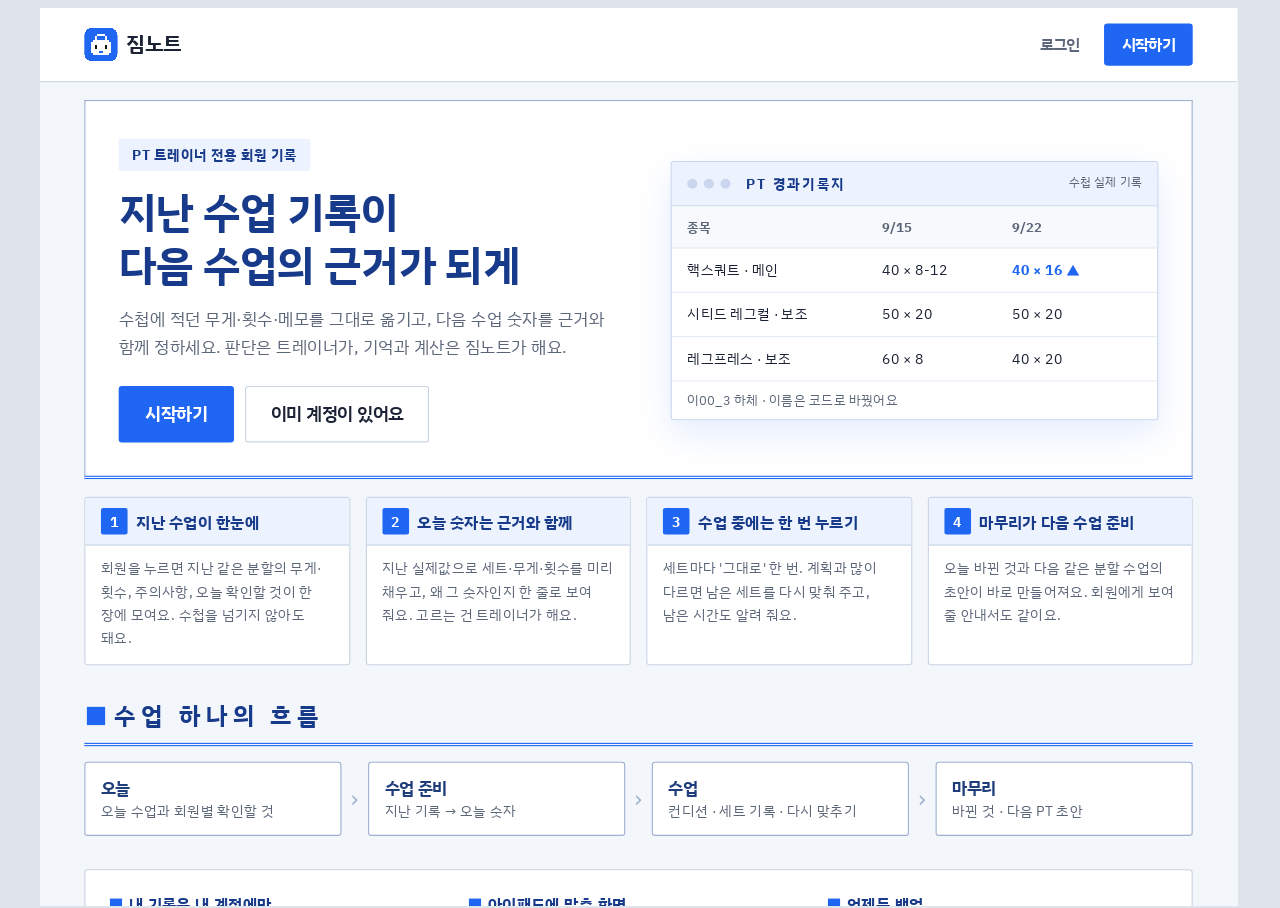
==== commit ffb9c10f: "pt-app: 키컬러 진청록 되돌림(파랑 유지) + 청록 후보 4개 비교용 사본 pt-app/colors/ (D98) Reverts 15bea5b. 비교용 사본은 python3 p" ====
--- a/pt-app/web/index.html
+++ b/pt-app/web/index.html
@@ -3,7 +3,7 @@
 <head>
 <meta charset="utf-8">
 <meta name="viewport" content="width=device-width,initial-scale=1,maximum-scale=1,viewport-fit=cover">
-<meta name="theme-color" content="#0b7a80">
+<meta name="theme-color" content="#1f66f2">
 <meta name="apple-mobile-web-app-capable" content="yes">
 <meta name="mobile-web-app-capable" content="yes">
 <meta name="apple-mobile-web-app-status-bar-style" content="default">
@@ -21,29 +21,29 @@
 .lp-top .sp{flex:1}
 .lp-brand{display:flex;align-items:center;gap:8px}.lp-brand b{font-size:19px;letter-spacing:-.02em}.lp-brand .kbicon{display:block}
 .lp-link{border:0;background:none;font:inherit;font-size:14px;font-weight:600;color:var(--muted);padding:8px 12px;cursor:pointer}
-.lp-cta{border:0;border-radius:10px;background:#0b7a80;color:#fff;font:inherit;font-size:16px;font-weight:700;padding:14px 24px;cursor:pointer}
+.lp-cta{border:0;border-radius:10px;background:#1f66f2;color:#fff;font:inherit;font-size:16px;font-weight:700;padding:14px 24px;cursor:pointer}
 .lp-cta.sm{font-size:14px;padding:9px 16px}
 .lp-ghost{border:1px solid var(--line2,#c9d2de);border-radius:10px;background:#fff;color:var(--ink);font:inherit;font-size:16px;font-weight:600;padding:13px 22px;cursor:pointer}
 .lp-hero{display:grid;grid-template-columns:1.05fr 1fr;gap:36px;align-items:center;padding:52px 40px 40px;background:linear-gradient(180deg,#f3f7ff,#fff)}
-.lp-eye{display:inline-block;font-size:13px;font-weight:700;color:#0b7a80;background:#e2f1f1;border-radius:999px;padding:5px 12px;margin-bottom:14px}
+.lp-eye{display:inline-block;font-size:13px;font-weight:700;color:#1f66f2;background:#e8f0fe;border-radius:999px;padding:5px 12px;margin-bottom:14px}
 .lp-hero h1{font-size:38px;line-height:1.22;letter-spacing:-.03em;margin:0 0 14px}
 .lp-hero p{font-size:15.5px;line-height:1.65;color:var(--muted);margin:0 0 22px}
 .lp-btns{display:flex;gap:10px;flex-wrap:wrap}
-.lp-mock{background:#fff;border:1px solid #c4dfe0;border-radius:12px;box-shadow:0 12px 32px rgba(11,122,128,.12);overflow:hidden;font-size:13px}
-.lp-mh{display:flex;align-items:center;gap:6px;padding:10px 14px;background:#e6f3f3;border-bottom:1px solid #c4dfe0}
-.lp-mh i{width:9px;height:9px;border-radius:50%;background:#c4dfe0}.lp-mh span{margin-left:8px;font-weight:800;color:#0d4a4e;letter-spacing:.1em}
+.lp-mock{background:#fff;border:1px solid #c9d6ee;border-radius:12px;box-shadow:0 12px 32px rgba(31,102,242,.12);overflow:hidden;font-size:13px}
+.lp-mh{display:flex;align-items:center;gap:6px;padding:10px 14px;background:#edf3fe;border-bottom:1px solid #c9d6ee}
+.lp-mh i{width:9px;height:9px;border-radius:50%;background:#c9d6ee}.lp-mh span{margin-left:8px;font-weight:800;color:#1f3d7a;letter-spacing:.1em}
 .lp-mrow{display:grid;grid-template-columns:1.5fr 1fr 1fr;padding:10px 14px;border-bottom:1px solid #e6ecf5}
 .lp-mrow.h{background:#f7f9fc;font-size:12px;color:var(--muted);font-weight:700}
-.lp-mrow .up{color:#0b7a80;font-weight:700}.lp-mrow .cx{color:var(--faint);text-decoration:line-through}
+.lp-mrow .up{color:#1f66f2;font-weight:700}.lp-mrow .cx{color:var(--faint);text-decoration:line-through}
 .lp-mfoot{padding:9px 14px;font-size:11.5px;color:var(--muted)}
 .lp-feats{display:grid;grid-template-columns:repeat(4,1fr);gap:14px;padding:16px 40px 34px}
 .lp-f{border:1px solid var(--line);border-radius:12px;padding:18px 16px}
 .lp-f h3{font-size:16px;margin:10px 0 6px;letter-spacing:-.01em}.lp-f p{font-size:13px;line-height:1.6;color:var(--muted);margin:0}
-.lp-n{display:inline-grid;place-items:center;width:24px;height:24px;border-radius:7px;background:#0b7a80;color:#fff;font-size:13px;font-weight:800}
+.lp-n{display:inline-grid;place-items:center;width:24px;height:24px;border-radius:7px;background:#1f66f2;color:#fff;font-size:13px;font-weight:800}
 .lp-flow{padding:6px 40px 30px}.lp-flow h2,.ob h2{font-size:22px;letter-spacing:-.02em;margin:0 0 14px}
 .lp-steps{display:flex;align-items:center;gap:8px}
-.lp-st{flex:1;border:1px solid #c4dfe0;background:#f5fafa;border-radius:10px;padding:12px 14px}.lp-st b{display:block;font-size:15px;color:#0d4a4e}.lp-st span{font-size:12.5px;color:var(--muted)}
-.lp-steps>i{font-style:normal;color:#93b9bb;font-size:20px}
+.lp-st{flex:1;border:1px solid #c9d6ee;background:#f7faff;border-radius:10px;padding:12px 14px}.lp-st b{display:block;font-size:15px;color:#1f3d7a}.lp-st span{font-size:12.5px;color:var(--muted)}
+.lp-steps>i{font-style:normal;color:#9db0cf;font-size:20px}
 .lp-trust{display:grid;grid-template-columns:repeat(3,1fr);gap:14px;margin:0 40px 26px;padding:20px;background:#f5f7fa;border-radius:12px}
 .lp-trust b{display:block;font-size:14.5px;margin-bottom:4px}.lp-trust span{font-size:12.5px;line-height:1.55;color:var(--muted)}
 .lp-foot{text-align:center;font-size:11.5px;color:var(--faint);padding:10px 0 26px}
@@ -52,17 +52,17 @@
 .au-tabs button{border:0;background:none;border-radius:7px;padding:9px;font:inherit;font-size:14px;font-weight:600;color:var(--muted);cursor:pointer}
 .au-tabs button.on{background:#fff;color:var(--ink);box-shadow:0 1px 3px rgba(0,0,0,.08)}
 .au-msg{margin-top:12px;padding:10px 12px;border-radius:8px;background:#fdecec;color:#b42318;font-size:13px;line-height:1.5}
-.au-msg.ok{background:#e2f1f1;color:#0d4a4e}
+.au-msg.ok{background:#e8f0fe;color:#1f3d7a}
 .lg-go[disabled]{opacity:.6}
 .ob{flex:1;min-height:0;display:flex;flex-direction:column;background:#fff;overflow:auto}
 .ob-top{display:flex;align-items:center;justify-content:space-between;padding:16px 28px;border-bottom:1px solid var(--line)}
-.ob-dots{display:flex;gap:6px}.ob-dots i{width:26px;height:5px;border-radius:3px;background:#e3e8ef}.ob-dots i.done{background:#93b9bb}.ob-dots i.on{background:#0b7a80}
+.ob-dots{display:flex;gap:6px}.ob-dots i{width:26px;height:5px;border-radius:3px;background:#e3e8ef}.ob-dots i.done{background:#9db0cf}.ob-dots i.on{background:#1f66f2}
 .ob-body{width:100%;max-width:640px;margin:0 auto;padding:40px 24px;box-sizing:border-box}
 .ob-p{font-size:14.5px;line-height:1.6;color:var(--muted);margin:-4px 0 18px}
 .ob-nav{display:flex;justify-content:space-between;align-items:center;margin-top:28px}.ob-nav .lg-b{width:auto;padding:0 28px;margin:0}
 .ob-opts{display:grid;gap:10px}
 .ob-opt{display:block;text-align:left;border:1px solid var(--line2,#c9d2de);border-radius:12px;background:#fff;padding:16px 18px;font:inherit;cursor:pointer}
-.ob-opt:hover,.ob-opt:focus{border-color:#0b7a80;background:#f5fafa}
+.ob-opt:hover,.ob-opt:focus{border-color:#1f66f2;background:#f7faff}
 .ob-opt b{display:block;font-size:16px;margin-bottom:4px}.ob-opt span{font-size:13px;color:var(--muted);line-height:1.5}
 .ob-tour{display:grid;grid-template-columns:1fr 1fr;gap:12px}
 .ob-card{border:1px solid var(--line);border-radius:12px;padding:16px}.ob-card b{margin-left:8px;font-size:16px}.ob-card p{font-size:13px;line-height:1.6;color:var(--muted);margin:8px 0 0}
@@ -71,48 +71,48 @@
 .lp-mh em{margin-left:auto;font-style:normal;font-size:11px;color:var(--muted)}
 /* 화면별 첫 안내 */
 .cm{position:absolute;inset:0;z-index:200}
-.cm-hole{position:absolute;border-radius:8px;box-shadow:0 0 0 2px #0b7a80,0 0 0 9999px rgba(15,23,42,.58);pointer-events:none;transition:all .18s}
+.cm-hole{position:absolute;border-radius:8px;box-shadow:0 0 0 2px #1f66f2,0 0 0 9999px rgba(15,23,42,.58);pointer-events:none;transition:all .18s}
 .cm-card{position:absolute;background:#fff;border-radius:12px;padding:16px 18px 14px;box-shadow:0 12px 32px rgba(0,0,0,.25);box-sizing:border-box}
-.cm-n{font-size:12px;font-weight:700;color:#0b7a80;margin-bottom:4px}
+.cm-n{font-size:12px;font-weight:700;color:#1f66f2;margin-bottom:4px}
 .cm-card b{display:block;font-size:16.5px;letter-spacing:-.01em}
 .cm-card p{font-size:13.5px;line-height:1.6;color:var(--muted);margin:6px 0 12px}
 .cm-b{display:flex;align-items:center;gap:8px}.cm-b span{flex:1}
 .cm-b button{border:0;border-radius:8px;font:inherit;font-size:13.5px;font-weight:600;padding:8px 14px;cursor:pointer}
 .cm-skip{background:none;color:var(--muted);padding-left:0!important}
 .cm-prev{background:#f1f3f5;color:var(--ink)}
-.cm-next{background:#0b7a80;color:#fff}
+.cm-next{background:#1f66f2;color:#fff}
 /* ---- 디자인 통일 (2026-11-23): 소개·로그인·처음 설정·안내도 앱과 같은 기록부 모양 ----
    흰 종이 + 진한 파랑 제목(넓은 자간) + 이중 밑줄, 각진 모서리(3px), 머리칸 연파랑, ■ 칸 이름 */
 .lp,.lg,.ob{background:#f3f6fb!important}
-.lp-top{background:#fff;border-bottom:1px solid #c9dcdd}
+.lp-top{background:#fff;border-bottom:1px solid #c9d4e4}
 body #device .lp-cta,body #device .lp-ghost,body #device .lg-b,body #device .lg-f input,body #device.chart .lg-b,body #device.chart .lg-f input,.ob-opt,.au-tabs,.au-tabs button,.au-msg,.lp-f,.lp-st,.lp-trust,.lp-mock,.ob-card,.cm-card,.cm-b button,.cm-hole{border-radius:3px!important}
 .lp-n{border-radius:2px}
-.lp-eye{border-radius:2px;background:#e6f3f3;color:var(--navy,#0a4f53)}
-.lp-hero{background:#fff;margin:16px 40px 0;padding:34px 30px 30px;border:1.5px solid #93b9bb;border-bottom:3px double #0b7a80}
-.lp-hero h1{color:var(--navy,#0a4f53);letter-spacing:-.01em}
+.lp-eye{border-radius:2px;background:#edf3fe;color:var(--navy,#173a8a)}
+.lp-hero{background:#fff;margin:16px 40px 0;padding:34px 30px 30px;border:1.5px solid #9db0cf;border-bottom:3px double #1f66f2}
+.lp-hero h1{color:var(--navy,#173a8a);letter-spacing:-.01em}
 .lp-feats{padding:16px 40px 24px}
-.lp-f{background:#fff;border:1px solid #c9dcdd;padding:0 0 14px}
-.lp-f h3{margin:0;padding:9px 14px;background:#e6f3f3;border-bottom:1px solid #c9dcdd;font-size:14.5px;color:var(--navy,#0a4f53);display:flex;gap:8px;align-items:center}
+.lp-f{background:#fff;border:1px solid #c9d4e4;padding:0 0 14px}
+.lp-f h3{margin:0;padding:9px 14px;background:#edf3fe;border-bottom:1px solid #c9d4e4;font-size:14.5px;color:var(--navy,#173a8a);display:flex;gap:8px;align-items:center}
 .lp-f p{padding:10px 14px 0}
 
-.lp-flow h2,.ob h2{color:var(--navy,#0a4f53);font-weight:800;letter-spacing:.2em;border-bottom:3px double #0b7a80;padding-bottom:8px}
-.lp-flow h2::before,.lp-trust b::before{content:'■ ';color:#0b7a80;letter-spacing:0}
-.lp-st{background:#fff;border:1px solid #93b9bb}
-.lp-trust{background:#fff;border:1px solid #c9dcdd}
-.lp-trust b{color:var(--navy,#0a4f53)}
-.lp-mh{background:#e6f3f3}.lp-mh span{color:var(--navy,#0a4f53)}
-.lg-col{background:#fff;border:1.5px solid #93b9bb;padding:28px 30px 24px;box-shadow:0 2px 10px rgba(11,122,128,.06)}
-.lg-logo{padding-bottom:10px;border-bottom:3px double #0b7a80;margin-bottom:6px}
+.lp-flow h2,.ob h2{color:var(--navy,#173a8a);font-weight:800;letter-spacing:.2em;border-bottom:3px double #1f66f2;padding-bottom:8px}
+.lp-flow h2::before,.lp-trust b::before{content:'■ ';color:#1f66f2;letter-spacing:0}
+.lp-st{background:#fff;border:1px solid #9db0cf}
+.lp-trust{background:#fff;border:1px solid #c9d4e4}
+.lp-trust b{color:var(--navy,#173a8a)}
+.lp-mh{background:#edf3fe}.lp-mh span{color:var(--navy,#173a8a)}
+.lg-col{background:#fff;border:1.5px solid #9db0cf;padding:28px 30px 24px;box-shadow:0 2px 10px rgba(31,102,242,.06)}
+.lg-logo{padding-bottom:10px;border-bottom:3px double #1f66f2;margin-bottom:6px}
 .lg-sub{margin:10px 0 26px}
-.lg-f>span{color:var(--navy,#0a4f53);font-weight:700}
-.au-tabs{background:#e6f3f3;border:1px solid #c9dcdd}
-.ob-top{background:#fff;border-bottom:1px solid #c9dcdd}
-.ob-body{background:#fff;border:1.5px solid #93b9bb;margin:28px auto;padding:26px 30px 24px;box-shadow:0 2px 10px rgba(11,122,128,.06)}
+.lg-f>span{color:var(--navy,#173a8a);font-weight:700}
+.au-tabs{background:#edf3fe;border:1px solid #c9d4e4}
+.ob-top{background:#fff;border-bottom:1px solid #c9d4e4}
+.ob-body{background:#fff;border:1.5px solid #9db0cf;margin:28px auto;padding:26px 30px 24px;box-shadow:0 2px 10px rgba(31,102,242,.06)}
 .ob-dots i{border-radius:0}
-.ob-opt:hover,.ob-opt:focus{background:#e6f3f3}
+.ob-opt:hover,.ob-opt:focus{background:#edf3fe}
 .cm-card{padding:0 0 12px;overflow:hidden}
-.cm-card .cm-n{padding:8px 16px;margin:0;background:#e6f3f3;border-bottom:1px solid #c9dcdd;color:var(--navy,#0a4f53)}
-.cm-card b{padding:10px 16px 0;color:var(--navy,#0a4f53)}.cm-card p{padding:0 16px}.cm-b{padding:0 16px}
+.cm-card .cm-n{padding:8px 16px;margin:0;background:#edf3fe;border-bottom:1px solid #c9d4e4;color:var(--navy,#173a8a)}
+.cm-card b{padding:10px 16px 0;color:var(--navy,#173a8a)}.cm-card p{padding:0 16px}.cm-b{padding:0 16px}
 </style>
 </head>
 <body>
@@ -318,23 +318,23 @@
 /* ===== 클리닉 EMR 테마 v2 (2026-11-03, 닥터팔레트 차트·플래너 화면 참고: 흰 바탕, 얇은 회색 선, 왼쪽 메뉴, 파스텔 꼬리표, 시간표 블록) ===== */
 :root{
   --bg:#e9ecf1; --device:#ffffff; --panel:#ffffff; --ink:#1f2329; --muted:#6b7380; --faint:#9aa1ab;
-  --line:#e6e8ec; --soft:#f6f7f9; --hd:#f6f7f9; --accent:#0b7a80; --accent-soft:#e6f3f3; --accent-ink:#ffffff;
+  --line:#e6e8ec; --soft:#f6f7f9; --hd:#f6f7f9; --accent:#2f7cf6; --accent-soft:#eaf2ff; --accent-ink:#ffffff;
   --side:#f7f8fa; --zebra:#fafbfc; --bar:#9bbdf7; --now:#f0434b;
   --good:#1e9a5a; --good-soft:#e6f6ec; --warn:#c27a00; --warn-soft:#fff3dc; --bad:#e5484d; --bad-soft:#ffebec;
-  --p1:#0b7a80; --p1s:#e9f1ff; --p2:#9b51e0; --p2s:#f4ecfd; --p3:#e5486f; --p3s:#ffeaf0; --p4:#1e9a5a; --p4s:#e6f6ec; --p5:#d97706; --p5s:#fff3e0; --p6:#0e8a9a; --p6s:#e4f6f8;
+  --p1:#2f7cf6; --p1s:#e9f1ff; --p2:#9b51e0; --p2s:#f4ecfd; --p3:#e5486f; --p3s:#ffeaf0; --p4:#1e9a5a; --p4s:#e6f6ec; --p5:#d97706; --p5s:#fff3e0; --p6:#0e8a9a; --p6s:#e4f6f8;
   --font:"Aeonik Hangul","Aeonik Hangul Variable","AeonikHangul","Pretendard","IBM Plex Sans KR","Apple SD Gothic Neo","Noto Sans KR","Malgun Gothic",system-ui,sans-serif}
 @media (prefers-color-scheme: dark){:root:not([data-theme="light"]){
   --bg:#0e1116; --device:#16191f; --panel:#16191f; --ink:#e6e9ee; --muted:#a0a8b4; --faint:#747c88;
-  --line:#2a2f37; --soft:#1e2229; --hd:#1e2229; --accent:#3fbcc2; --accent-soft:#16393b; --accent-ink:#04181a;
-  --side:#121519; --zebra:#1a1d23; --bar:#3e8f93; --now:#ff6b70;
+  --line:#2a2f37; --soft:#1e2229; --hd:#1e2229; --accent:#5b9bff; --accent-soft:#1a2a45; --accent-ink:#081324;
+  --side:#121519; --zebra:#1a1d23; --bar:#4e78b8; --now:#ff6b70;
   --good:#4cc787; --good-soft:#15291e; --warn:#f0b04a; --warn-soft:#33270f; --bad:#ff7d80; --bad-soft:#3a1d1f;
-  --p1:#6fd0d4; --p1s:#16393b; --p2:#c39af2; --p2s:#2c2140; --p3:#ff8fab; --p3s:#3d1f29; --p4:#5fd197; --p4s:#15291e; --p5:#f5b24f; --p5s:#352710; --p6:#5cd0de; --p6s:#132e33}}
+  --p1:#7fb0ff; --p1s:#1b2b47; --p2:#c39af2; --p2s:#2c2140; --p3:#ff8fab; --p3s:#3d1f29; --p4:#5fd197; --p4s:#15291e; --p5:#f5b24f; --p5s:#352710; --p6:#5cd0de; --p6s:#132e33}}
 :root[data-theme="dark"]{
   --bg:#0e1116; --device:#16191f; --panel:#16191f; --ink:#e6e9ee; --muted:#a0a8b4; --faint:#747c88;
-  --line:#2a2f37; --soft:#1e2229; --hd:#1e2229; --accent:#3fbcc2; --accent-soft:#16393b; --accent-ink:#04181a;
-  --side:#121519; --zebra:#1a1d23; --bar:#3e8f93; --now:#ff6b70;
+  --line:#2a2f37; --soft:#1e2229; --hd:#1e2229; --accent:#5b9bff; --accent-soft:#1a2a45; --accent-ink:#081324;
+  --side:#121519; --zebra:#1a1d23; --bar:#4e78b8; --now:#ff6b70;
   --good:#4cc787; --good-soft:#15291e; --warn:#f0b04a; --warn-soft:#33270f; --bad:#ff7d80; --bad-soft:#3a1d1f;
-  --p1:#6fd0d4; --p1s:#16393b; --p2:#c39af2; --p2s:#2c2140; --p3:#ff8fab; --p3s:#3d1f29; --p4:#5fd197; --p4s:#15291e; --p5:#f5b24f; --p5s:#352710; --p6:#5cd0de; --p6s:#132e33}
+  --p1:#7fb0ff; --p1s:#1b2b47; --p2:#c39af2; --p2s:#2c2140; --p3:#ff8fab; --p3s:#3d1f29; --p4:#5fd197; --p4s:#15291e; --p5:#f5b24f; --p5s:#352710; --p6:#5cd0de; --p6s:#132e33}
 #device{font-size:13.5px;border-radius:14px}
 .top{background:var(--panel);border-bottom:1px solid var(--line);min-height:50px;padding:8px 14px}
 .top h1{font-size:16px;font-weight:700;letter-spacing:-.01em}
@@ -573,7 +573,7 @@
 /* ===== 테마 v3 (2026-11-06, 인투씨엔에스 클라우드 EMR 느낌: 회색 바탕 위 흰 패널 여러 개, 머리줄 있는 패널, 촘촘한 표, 위쪽 메뉴, 진한 파랑) ===== */
 :root{
   --bg:#dfe4eb; --device:#eef1f5; --panel:#ffffff; --ink:#1b2130; --muted:#5f6b7c; --faint:#97a1ae;
-  --line:#dce1e8; --line2:#cdd4de; --soft:#f4f6f9; --hd:#f3f5f8; --phd:#fafbfc; --accent:#0b7a80; --accent-soft:#e8f0ff; --accent-ink:#ffffff;
+  --line:#dce1e8; --line2:#cdd4de; --soft:#f4f6f9; --hd:#f3f5f8; --phd:#fafbfc; --accent:#1f66f2; --accent-soft:#e8f0ff; --accent-ink:#ffffff;
   --side:#ffffff; --zebra:#fafbfd; --bar:#a9c4f7}
 @media (prefers-color-scheme: dark){:root:not([data-theme="light"]){--device:#101318; --line2:#323843; --phd:#1b1f26; --accent:#5c95ff}}
 :root[data-theme="dark"]{--device:#101318; --line2:#323843; --phd:#1b1f26; --accent:#5c95ff}
@@ -666,14 +666,14 @@
    지금 디자인(A)은 그대로 두고 #device.chart 일 때만 덮어쓴다. 바탕은 종이색, 선은 잉크색, 모서리는 각지게,
    칸 머리는 양식 이름표처럼, 표는 모든 칸에 선, 강조는 남색 잉크, 경고는 빨간 도장색 */
 #device.chart{--device:#f3f6fb; --panel:#ffffff; --ink:#1a2233; --muted:#5b6678; --faint:#98a2b3;
-  --line:#e1e7f0; --line2:#c9dcdd; --soft:#f6f8fc; --hd:#e6f3f3; --phd:#e6f3f3; --accent:#0b7a80; --accent-soft:#eaf1ff; --accent-ink:#ffffff;
-  --rule:#e6ecf5; --ink-line:#93b9bb; --stamp:#e5484d; --navy:#0a4f53;
+  --line:#e1e7f0; --line2:#c9d4e4; --soft:#f6f8fc; --hd:#edf3fe; --phd:#edf3fe; --accent:#1f66f2; --accent-soft:#eaf1ff; --accent-ink:#ffffff;
+  --rule:#e6ecf5; --ink-line:#9db0cf; --stamp:#e5484d; --navy:#173a8a;
   border-radius:4px;background:var(--device)}
 /* 2026-11-17 색 다시: 누런 종이색이 탁하다는 의견으로 흰 종이 + 맑은 파랑. 양식 선·칸 구성은 그대로 */
-#device.chart .f-tt,#device.chart .f-cap{color:var(--navy,#0a4f53)}
+#device.chart .f-tt,#device.chart .f-cap{color:var(--navy,#173a8a)}
 #device.chart .f-title{border-bottom-color:var(--accent)}
-#device.chart .f-lb{color:var(--navy,#0a4f53)}
-#device.chart .f-paper{border-color:var(--ink-line);box-shadow:0 2px 10px rgba(11,122,128,.06)}
+#device.chart .f-lb{color:var(--navy,#173a8a)}
+#device.chart .f-paper{border-color:var(--ink-line);box-shadow:0 2px 10px rgba(31,102,242,.06)}
 #device.chart .f-no{border-color:var(--accent);color:var(--accent)}
 #device.chart .tabbar.sidenav,#device.chart .actbar,#device.chart .pbar{border-color:var(--ink-line)}
 #device.chart .scroll,#device.chart .planner,#device.chart .chartlay{background:var(--device)}
@@ -797,9 +797,9 @@
 .ld-eyebrow{font-size:13px;font-weight:600;color:var(--accent);letter-spacing:.02em}
 .ld-h{font-size:34px;line-height:1.25;margin:0;font-weight:800;letter-spacing:-.025em;color:var(--ink)}
 .ld-sub{margin:2px 0 8px;color:var(--muted);font-size:15px;line-height:1.55;max-width:480px}
-.ld-mock{max-width:470px;border:1px solid var(--ink-line,var(--line));background:var(--panel);box-shadow:0 12px 32px rgba(11,122,128,.10),0 2px 6px rgba(26,34,51,.06);border-radius:6px;overflow:hidden}
+.ld-mock{max-width:470px;border:1px solid var(--ink-line,var(--line));background:var(--panel);box-shadow:0 12px 32px rgba(31,102,242,.10),0 2px 6px rgba(26,34,51,.06);border-radius:6px;overflow:hidden}
 .ld-mock-hd{display:flex;align-items:center;justify-content:space-between;padding:9px 14px;background:var(--hd,var(--accent-soft));border-bottom:1px solid var(--ink-line,var(--line))}
-.ld-mock-t{font-weight:700;font-size:13px;color:var(--navy,#0a4f53)}
+.ld-mock-t{font-weight:700;font-size:13px;color:var(--navy,#173a8a)}
 .ld-mock-no{font-size:11px;font-weight:700;color:var(--accent);border:1px solid var(--accent);padding:0 6px;border-radius:3px}
 .ld-mock-id{display:flex;gap:16px;padding:8px 14px;font-size:12px;color:var(--muted);border-bottom:1px solid var(--line)}
 .ld-mock-id b{color:var(--ink)}
@@ -832,7 +832,7 @@
 .gdoc .f-paper>.card,.gdoc .f-paper .col>.card,.gdoc .f-paper .grid2 .card{border-radius:0!important}
 /* 카드 제목 = 왼쪽 라벨 칸 (회원 진료기록부의 fsec와 같은 모양) */
 #device.chart .gdoc:not(.r-settings) .card:has(>h2:first-child){display:grid;grid-template-columns:62px minmax(0,1fr);padding:0!important;margin-top:-1px}
-#device.chart .gdoc:not(.r-settings) .card:has(>h2:first-child)>h2:first-child{grid-column:1;grid-row:1/span 60;margin:0!important;padding:6px 2px!important;border:0!important;border-right:1px solid var(--ink-line)!important;border-radius:0!important;background:var(--hd)!important;display:flex!important;flex-direction:column;justify-content:center;align-items:center;gap:2px;text-align:center;font-size:12px!important;font-weight:800;line-height:1.3;color:var(--navy,#0a4f53)}
+#device.chart .gdoc:not(.r-settings) .card:has(>h2:first-child)>h2:first-child{grid-column:1;grid-row:1/span 60;margin:0!important;padding:6px 2px!important;border:0!important;border-right:1px solid var(--ink-line)!important;border-radius:0!important;background:var(--hd)!important;display:flex!important;flex-direction:column;justify-content:center;align-items:center;gap:2px;text-align:center;font-size:12px!important;font-weight:800;line-height:1.3;color:var(--navy,#173a8a)}
 #device.chart .gdoc:not(.r-settings) .card:has(>h2:first-child)>h2:first-child::before{display:none!important}
 #device.chart .gdoc:not(.r-settings) .card:has(>h2:first-child)>h2:first-child>*{font-size:10.5px;font-weight:600;color:var(--muted);margin:0}
 #device.chart .gdoc:not(.r-settings) .card:has(>h2:first-child)>:not(h2:first-child){grid-column:2;margin-left:10px;margin-right:10px;max-width:calc(100% - 20px);box-sizing:border-box}
@@ -912,7 +912,7 @@
 .st-ic.bad{background:var(--bad-soft);color:var(--bad)}
 .st-ic svg{width:18px;height:18px;fill:none;stroke:currentColor;stroke-width:1.6;stroke-linecap:round;stroke-linejoin:round}
 .st-row.on .st-ic{background:var(--accent);color:var(--accent-ink)}
-.st-av{flex:none;display:inline-grid;place-items:center;width:44px;height:44px;border-radius:50%;background:linear-gradient(135deg,#7aa7ff,#0b7a80);color:#fff;font-weight:700;font-size:18px}
+.st-av{flex:none;display:inline-grid;place-items:center;width:44px;height:44px;border-radius:50%;background:linear-gradient(135deg,#7aa7ff,#1f66f2);color:#fff;font-weight:700;font-size:18px}
 .st-av.big{width:72px;height:72px;font-size:30px}
 .st-prof{padding:12px}
 .st-pane{min-width:0}
@@ -952,32 +952,32 @@
 .lp-pv,.th-pv{display:flex;flex-direction:column;gap:5px;width:132px;height:88px;padding:10px;box-sizing:border-box;border-radius:12px;box-shadow:0 0 0 1px var(--line)}
 .lp-pv i,.th-pv i{display:block}
 .pv-chart{background:#fff;border-radius:4px}
-.pv-chart .pv-t{height:9px;width:60%;background:#0a4f53;box-shadow:0 4px 0 -1px #fff,0 5px 0 -1px #0b7a80}
-.pv-chart .pv-r{height:12px;border:1px solid #93b9bb;background:linear-gradient(90deg,#e6f3f3 28%,#fff 28%)}
+.pv-chart .pv-t{height:9px;width:60%;background:#173a8a;box-shadow:0 4px 0 -1px #fff,0 5px 0 -1px #1f66f2}
+.pv-chart .pv-r{height:12px;border:1px solid #9db0cf;background:linear-gradient(90deg,#edf3fe 28%,#fff 28%)}
 .pv-chart .pv-r.s{width:70%}
 .pv-apple{background:#f2f2f7}
 .pv-apple .pv-c{height:17px;border-radius:5px;background:#fff}
-.pv-apple .pv-c.w{width:60%;background:#0b7a80}
-.th-light{background:#f2f2f7}.th-light i{height:16px;border-radius:5px;background:#fff}.th-light i.s{width:55%;background:#0b7a80}
-.th-dark{background:#000}.th-dark i{height:16px;border-radius:5px;background:#1c1c1e}.th-dark i.s{width:55%;background:#2fb3b9}
-.th-auto{background:linear-gradient(90deg,#f2f2f7 50%,#000 50%)}.th-auto i{height:16px;border-radius:5px;background:linear-gradient(90deg,#fff 50%,#1c1c1e 50%)}.th-auto i.s{width:55%;background:#0b7a80}
+.pv-apple .pv-c.w{width:60%;background:#007aff}
+.th-light{background:#f2f2f7}.th-light i{height:16px;border-radius:5px;background:#fff}.th-light i.s{width:55%;background:#007aff}
+.th-dark{background:#000}.th-dark i{height:16px;border-radius:5px;background:#1c1c1e}.th-dark i.s{width:55%;background:#0a84ff}
+.th-auto{background:linear-gradient(90deg,#f2f2f7 50%,#000 50%)}.th-auto i{height:16px;border-radius:5px;background:linear-gradient(90deg,#fff 50%,#1c1c1e 50%)}.th-auto i.s{width:55%;background:#007aff}
 /* 기록부 모양: 각진 칸과 잉크 선 */
 #device.chart:not(.apple) .st-list,#device.chart:not(.apple) .st-group{border-radius:0;border-color:var(--ink-line)}
 #device.chart:not(.apple) .st-ic{border-radius:2px;background:var(--hd);color:var(--navy);box-shadow:inset 0 0 0 1px var(--ink-line)}
 #device.chart:not(.apple) .st-ic.bad{background:var(--bad-soft);color:var(--stamp);box-shadow:inset 0 0 0 1px currentColor}
 #device.chart:not(.apple) .st-row.on .st-ic{background:var(--accent);color:var(--accent-ink);box-shadow:none}
-#device.chart:not(.apple) .st-gh{color:var(--navy,#0a4f53);font-weight:800;letter-spacing:.04em}
-#device.chart:not(.apple) .st-title{color:var(--navy,#0a4f53)}
+#device.chart:not(.apple) .st-gh{color:var(--navy,#173a8a);font-weight:800;letter-spacing:.04em}
+#device.chart:not(.apple) .st-title{color:var(--navy,#173a8a)}
 #device.chart:not(.apple) .st-seg,#device.chart:not(.apple) .st-seg button,#device.chart:not(.apple) .lp-pv,#device.chart:not(.apple) .th-pv{border-radius:2px}
 /* 기록부에서는 화면 모드 그림도 종이 기록부 색으로 */
 #device.chart:not(.apple) .th-light{background:#f3f6fb}
-#device.chart:not(.apple) .th-light i{background:#fff;border-radius:0;box-shadow:inset 0 0 0 1px #93b9bb}
+#device.chart:not(.apple) .th-light i{background:#fff;border-radius:0;box-shadow:inset 0 0 0 1px #9db0cf}
 #device.chart:not(.apple) .th-dark{background:#0b111c}
 #device.chart:not(.apple) .th-dark i{background:#121a28;border-radius:0;box-shadow:inset 0 0 0 1px #3a4e70}
 #device.chart:not(.apple) .th-auto{background:linear-gradient(90deg,#f3f6fb 50%,#0b111c 50%)}
 #device.chart:not(.apple) .th-auto i{border-radius:0;background:linear-gradient(90deg,#fff 50%,#121a28 50%);box-shadow:inset 0 0 0 1px #6f86ad}
-#device.chart:not(.apple) :is(.th-light,.th-dark,.th-auto) i.s{background:#0b7a80;box-shadow:none}
-#device.chart:not(.apple) .th-dark i.s{background:#3fbcc2}
+#device.chart:not(.apple) :is(.th-light,.th-dark,.th-auto) i.s{background:#1f66f2;box-shadow:none}
+#device.chart:not(.apple) .th-dark i.s{background:#5b9bff}
 /* 프로필 동그라미: 기록부도 회색 (파랑은 누르는 것에만) */
 #device.chart:not(.apple) .st-av{background:linear-gradient(180deg,#a5abb6,#858a94);font-weight:600}
 #device.chart.dark:not(.apple) .st-av{background:linear-gradient(180deg,#7a8496,#535d70)}
@@ -994,7 +994,7 @@
   --device:#f2f2f7; --panel:#ffffff; --ink:#1c1c1e; --muted:#6c6c70; --faint:#a1a1a6;
   --line:rgba(60,60,67,.13); --line2:rgba(60,60,67,.2); --soft:#f2f2f7; --hd:transparent; --phd:transparent; --side:#ffffff;
   --fill:rgba(118,118,128,.12); --fill2:rgba(118,118,128,.08);
-  --accent:#0b7a80; --accent-soft:rgba(11,122,128,.1); --accent-ink:#ffffff;
+  --accent:#007aff; --accent-soft:rgba(0,122,255,.1); --accent-ink:#ffffff;
   --good:#248a3d; --good-soft:rgba(52,199,89,.14); --warn:#a05a00; --warn-soft:rgba(255,149,0,.14);
   --bad:#d70015; --bad-soft:rgba(255,59,48,.11); --cond:#c93400; --cond-soft:rgba(255,149,0,.13);
   --live:#5e5ce6; --live-soft:rgba(94,92,230,.12); --now:#ff3b30;
@@ -1079,7 +1079,7 @@
 
 /* 입력칸: 테두리 없는 회색 면 */
 #device.apple input:not([type=checkbox]):not([type=radio]),#device.apple select,#device.apple textarea{border:0;border-radius:10px;background:var(--fill2)}
-#device.apple input:focus,#device.apple select:focus,#device.apple textarea:focus{outline:none;box-shadow:0 0 0 3px rgba(11,122,128,.3);background:var(--panel)}
+#device.apple input:focus,#device.apple select:focus,#device.apple textarea:focus{outline:none;box-shadow:0 0 0 3px rgba(0,122,255,.3);background:var(--panel)}
 
 /* 오늘: 달력·시간표 */
 #device.apple .mcal button.today{border-radius:50%;background:var(--accent)}
@@ -1159,7 +1159,7 @@
 body #device.apple .lg-logo{border-bottom:0}
 body #device.apple .lg-f>span{color:var(--muted);font-weight:500;background:transparent;position:static;display:block;padding:0 4px 6px}
 body #device.apple .lg-f input{border:0!important;border-radius:12px!important;background:var(--fill2);box-shadow:none}
-body #device.apple .lg-f input:focus{background:var(--panel);box-shadow:0 0 0 3px rgba(11,122,128,.3)}
+body #device.apple .lg-f input:focus{background:var(--panel);box-shadow:0 0 0 3px rgba(0,122,255,.3)}
 body #device.apple .lg-b{border-radius:12px!important}
 body #device.apple .lg-go{background:var(--accent)}
 body #device.apple .au-tabs{border:0!important;border-radius:10px!important;background:var(--fill)}
@@ -1304,14 +1304,14 @@
   --device:#000000; --panel:#1c1c1e; --ink:#ffffff; --muted:#98989f; --faint:#636366; --sub:#d1d1d6;
   --line:rgba(84,84,88,.5); --line2:rgba(84,84,88,.75); --soft:#2c2c2e;
   --fill:rgba(118,118,128,.24); --fill2:rgba(118,118,128,.16);
-  --accent:#2fb3b9; --accent-soft:rgba(47,179,185,.2);
+  --accent:#0a84ff; --accent-soft:rgba(10,132,255,.2);
   --good:#30d158; --good-soft:rgba(48,209,88,.18); --warn:#ffb340; --warn-soft:rgba(255,159,10,.18);
   --bad:#ff6961; --bad-soft:rgba(255,69,58,.2); --cond:#ff9f0a; --cond-soft:rgba(255,159,10,.18);
   --live:#7d7aff; --live-soft:rgba(94,92,230,.24); --now:#ff453a;
   --mat:rgba(28,28,30,.72); --ink-line:rgba(84,84,88,.75); --hd:transparent; --phd:transparent; --side:#1c1c1e;
   --mus0:#3a3a3c; --musbase:#48484a; --musline:#1c1c1e;
-  --zebra:rgba(255,255,255,.035); --bar:#3e8f93;
-  --p1:#6fd0d4; --p1s:#16393b; --p2:#c39af2; --p2s:#2c2140; --p3:#ff8fab; --p3s:#3d1f29; --p4:#5fd197; --p4s:#15291e; --p5:#f5b24f; --p5s:#352710; --p6:#5cd0de; --p6s:#132e33;
+  --zebra:rgba(255,255,255,.035); --bar:#4e78b8;
+  --p1:#7fb0ff; --p1s:#1b2b47; --p2:#c39af2; --p2s:#2c2140; --p3:#ff8fab; --p3s:#3d1f29; --p4:#5fd197; --p4s:#15291e; --p5:#f5b24f; --p5s:#352710; --p6:#5cd0de; --p6s:#132e33;
   color-scheme:dark;color:var(--ink)}
 #device.apple.dark .modal,#device.apple.dark .askbar{background:#2c2c2e}
 #device.apple.dark .btn:hover:not([disabled]){background:rgba(118,118,128,.32)}
@@ -1463,12 +1463,12 @@
 #device.chart.dark:not(.apple){
   --device:#0b111c; --panel:#121a28; --ink:#e3e8f1; --muted:#9aa5b8; --faint:#6a768b;
   --line:#222d40; --line2:#2d3a52; --soft:#182233; --hd:#17233a; --phd:#17233a;
-  --accent:#3fbcc2; --accent-soft:#16284a; --accent-ink:#06101f;
+  --accent:#5b9bff; --accent-soft:#16284a; --accent-ink:#06101f;
   --rule:#1a2436; --ink-line:#3a4e70; --stamp:#ff6b70; --navy:#a9c4f5;
-  --side:#0f1622; --zebra:#141d2c; --bar:#3e8f93; --now:#ff6b70;
+  --side:#0f1622; --zebra:#141d2c; --bar:#4e78b8; --now:#ff6b70;
   --good:#4cc787; --good-soft:#15291e; --warn:#f0b04a; --warn-soft:#33270f; --bad:#ff7d80; --bad-soft:#3a1d1f;
   --cond:#ff9a52; --cond-soft:#3d2817; --live:#b39dff; --live-soft:#2c2547;
-  --p1:#6fd0d4; --p1s:#16393b; --p2:#c39af2; --p2s:#2c2140; --p3:#ff8fab; --p3s:#3d1f29; --p4:#5fd197; --p4s:#15291e; --p5:#f5b24f; --p5s:#352710; --p6:#5cd0de; --p6s:#132e33;
+  --p1:#7fb0ff; --p1s:#1b2b47; --p2:#c39af2; --p2s:#2c2140; --p3:#ff8fab; --p3s:#3d1f29; --p4:#5fd197; --p4s:#15291e; --p5:#f5b24f; --p5s:#352710; --p6:#5cd0de; --p6s:#132e33;
   color-scheme:dark;color:var(--ink)}
 #device.chart.dark:not(.apple) .f-paper{box-shadow:0 2px 14px rgba(0,0,0,.35)}
 #device.chart.dark:not(.apple) .btn{background:var(--soft);color:var(--ink)}
@@ -1506,7 +1506,7 @@
 const WEBAPP=true;
 /* 앱 아이콘: 케틀벨 캐릭터 D (2026-11-17 이현아님 선택, D96; 11/18 다리 뺌). 이름 짐노트 */
 const APP_NAME='짐노트';
-const KB_SVG='<svg xmlns="http://www.w3.org/2000/svg" viewBox="0 0 16 16" shape-rendering="crispEdges"><rect width="16" height="16" rx="3.6" fill="#0b7a80"/><rect x="6" y="3" width="1.02" height="1.02" fill="#fff"/><rect x="7" y="3" width="1.02" height="1.02" fill="#fff"/><rect x="8" y="3" width="1.02" height="1.02" fill="#fff"/><rect x="9" y="3" width="1.02" height="1.02" fill="#fff"/><rect x="5" y="4" width="1.02" height="1.02" fill="#fff"/><rect x="10" y="4" width="1.02" height="1.02" fill="#fff"/><rect x="5" y="5" width="1.02" height="1.02" fill="#fff"/><rect x="10" y="5" width="1.02" height="1.02" fill="#fff"/><rect x="4" y="6" width="1.02" height="1.02" fill="#fff"/><rect x="5" y="6" width="1.02" height="1.02" fill="#fff"/><rect x="6" y="6" width="1.02" height="1.02" fill="#fff"/><rect x="7" y="6" width="1.02" height="1.02" fill="#fff"/><rect x="8" y="6" width="1.02" height="1.02" fill="#fff"/><rect x="9" y="6" width="1.02" height="1.02" fill="#fff"/><rect x="10" y="6" width="1.02" height="1.02" fill="#fff"/><rect x="11" y="6" width="1.02" height="1.02" fill="#fff"/><rect x="3" y="7" width="1.02" height="1.02" fill="#fff"/><rect x="4" y="7" width="1.02" height="1.02" fill="#fff"/><rect x="5" y="7" width="1.02" height="1.02" fill="#fff"/><rect x="6" y="7" width="1.02" height="1.02" fill="#fff"/><rect x="7" y="7" width="1.02" height="1.02" fill="#fff"/><rect x="8" y="7" width="1.02" height="1.02" fill="#fff"/><rect x="9" y="7" width="1.02" height="1.02" fill="#fff"/><rect x="10" y="7" width="1.02" height="1.02" fill="#fff"/><rect x="11" y="7" width="1.02" height="1.02" fill="#fff"/><rect x="12" y="7" width="1.02" height="1.02" fill="#fff"/><rect x="3" y="8" width="1.02" height="1.02" fill="#fff"/><rect x="4" y="8" width="1.02" height="1.02" fill="#fff"/><rect x="5" y="8" width="1.02" height="1.02" fill="#111"/><rect x="6" y="8" width="1.02" height="1.02" fill="#fff"/><rect x="7" y="8" width="1.02" height="1.02" fill="#fff"/><rect x="8" y="8" width="1.02" height="1.02" fill="#fff"/><rect x="9" y="8" width="1.02" height="1.02" fill="#fff"/><rect x="10" y="8" width="1.02" height="1.02" fill="#111"/><rect x="11" y="8" width="1.02" height="1.02" fill="#fff"/><rect x="12" y="8" width="1.02" height="1.02" fill="#fff"/><rect x="3" y="9" width="1.02" height="1.02" fill="#fff"/><rect x="4" y="9" width="1.02" height="1.02" fill="#fff"/><rect x="5" y="9" width="1.02" height="1.02" fill="#111"/><rect x="6" y="9" width="1.02" height="1.02" fill="#fff"/><rect x="7" y="9" width="1.02" height="1.02" fill="#fff"/><rect x="8" y="9" width="1.02" height="1.02" fill="#fff"/><rect x="9" y="9" width="1.02" height="1.02" fill="#fff"/><rect x="10" y="9" width="1.02" height="1.02" fill="#111"/><rect x="11" y="9" width="1.02" height="1.02" fill="#fff"/><rect x="12" y="9" width="1.02" height="1.02" fill="#fff"/><rect x="3" y="10" width="1.02" height="1.02" fill="#fff"/><rect x="4" y="10" width="1.02" height="1.02" fill="#fff"/><rect x="5" y="10" width="1.02" height="1.02" fill="#fff"/><rect x="6" y="10" width="1.02" height="1.02" fill="#fff"/><rect x="7" y="10" width="1.02" height="1.02" fill="#fff"/><rect x="8" y="10" width="1.02" height="1.02" fill="#fff"/><rect x="9" y="10" width="1.02" height="1.02" fill="#fff"/><rect x="10" y="10" width="1.02" height="1.02" fill="#fff"/><rect x="11" y="10" width="1.02" height="1.02" fill="#fff"/><rect x="12" y="10" width="1.02" height="1.02" fill="#fff"/><rect x="3" y="11" width="1.02" height="1.02" fill="#fff"/><rect x="4" y="11" width="1.02" height="1.02" fill="#fff"/><rect x="5" y="11" width="1.02" height="1.02" fill="#fff"/><rect x="6" y="11" width="1.02" height="1.02" fill="#fff"/><rect x="7" y="11" width="1.02" height="1.02" fill="#0b7a80"/><rect x="8" y="11" width="1.02" height="1.02" fill="#0b7a80"/><rect x="9" y="11" width="1.02" height="1.02" fill="#fff"/><rect x="10" y="11" width="1.02" height="1.02" fill="#fff"/><rect x="11" y="11" width="1.02" height="1.02" fill="#fff"/><rect x="12" y="11" width="1.02" height="1.02" fill="#fff"/><rect x="4" y="12" width="1.02" height="1.02" fill="#fff"/><rect x="5" y="12" width="1.02" height="1.02" fill="#fff"/><rect x="6" y="12" width="1.02" height="1.02" fill="#fff"/><rect x="7" y="12" width="1.02" height="1.02" fill="#fff"/><rect x="8" y="12" width="1.02" height="1.02" fill="#fff"/><rect x="9" y="12" width="1.02" height="1.02" fill="#fff"/><rect x="10" y="12" width="1.02" height="1.02" fill="#fff"/><rect x="11" y="12" width="1.02" height="1.02" fill="#fff"/></svg>';
+const KB_SVG='<svg xmlns="http://www.w3.org/2000/svg" viewBox="0 0 16 16" shape-rendering="crispEdges"><rect width="16" height="16" rx="3.6" fill="#1f66f2"/><rect x="6" y="3" width="1.02" height="1.02" fill="#fff"/><rect x="7" y="3" width="1.02" height="1.02" fill="#fff"/><rect x="8" y="3" width="1.02" height="1.02" fill="#fff"/><rect x="9" y="3" width="1.02" height="1.02" fill="#fff"/><rect x="5" y="4" width="1.02" height="1.02" fill="#fff"/><rect x="10" y="4" width="1.02" height="1.02" fill="#fff"/><rect x="5" y="5" width="1.02" height="1.02" fill="#fff"/><rect x="10" y="5" width="1.02" height="1.02" fill="#fff"/><rect x="4" y="6" width="1.02" height="1.02" fill="#fff"/><rect x="5" y="6" width="1.02" height="1.02" fill="#fff"/><rect x="6" y="6" width="1.02" height="1.02" fill="#fff"/><rect x="7" y="6" width="1.02" height="1.02" fill="#fff"/><rect x="8" y="6" width="1.02" height="1.02" fill="#fff"/><rect x="9" y="6" width="1.02" height="1.02" fill="#fff"/><rect x="10" y="6" width="1.02" height="1.02" fill="#fff"/><rect x="11" y="6" width="1.02" height="1.02" fill="#fff"/><rect x="3" y="7" width="1.02" height="1.02" fill="#fff"/><rect x="4" y="7" width="1.02" height="1.02" fill="#fff"/><rect x="5" y="7" width="1.02" height="1.02" fill="#fff"/><rect x="6" y="7" width="1.02" height="1.02" fill="#fff"/><rect x="7" y="7" width="1.02" height="1.02" fill="#fff"/><rect x="8" y="7" width="1.02" height="1.02" fill="#fff"/><rect x="9" y="7" width="1.02" height="1.02" fill="#fff"/><rect x="10" y="7" width="1.02" height="1.02" fill="#fff"/><rect x="11" y="7" width="1.02" height="1.02" fill="#fff"/><rect x="12" y="7" width="1.02" height="1.02" fill="#fff"/><rect x="3" y="8" width="1.02" height="1.02" fill="#fff"/><rect x="4" y="8" width="1.02" height="1.02" fill="#fff"/><rect x="5" y="8" width="1.02" height="1.02" fill="#111"/><rect x="6" y="8" width="1.02" height="1.02" fill="#fff"/><rect x="7" y="8" width="1.02" height="1.02" fill="#fff"/><rect x="8" y="8" width="1.02" height="1.02" fill="#fff"/><rect x="9" y="8" width="1.02" height="1.02" fill="#fff"/><rect x="10" y="8" width="1.02" height="1.02" fill="#111"/><rect x="11" y="8" width="1.02" height="1.02" fill="#fff"/><rect x="12" y="8" width="1.02" height="1.02" fill="#fff"/><rect x="3" y="9" width="1.02" height="1.02" fill="#fff"/><rect x="4" y="9" width="1.02" height="1.02" fill="#fff"/><rect x="5" y="9" width="1.02" height="1.02" fill="#111"/><rect x="6" y="9" width="1.02" height="1.02" fill="#fff"/><rect x="7" y="9" width="1.02" height="1.02" fill="#fff"/><rect x="8" y="9" width="1.02" height="1.02" fill="#fff"/><rect x="9" y="9" width="1.02" height="1.02" fill="#fff"/><rect x="10" y="9" width="1.02" height="1.02" fill="#111"/><rect x="11" y="9" width="1.02" height="1.02" fill="#fff"/><rect x="12" y="9" width="1.02" height="1.02" fill="#fff"/><rect x="3" y="10" width="1.02" height="1.02" fill="#fff"/><rect x="4" y="10" width="1.02" height="1.02" fill="#fff"/><rect x="5" y="10" width="1.02" height="1.02" fill="#fff"/><rect x="6" y="10" width="1.02" height="1.02" fill="#fff"/><rect x="7" y="10" width="1.02" height="1.02" fill="#fff"/><rect x="8" y="10" width="1.02" height="1.02" fill="#fff"/><rect x="9" y="10" width="1.02" height="1.02" fill="#fff"/><rect x="10" y="10" width="1.02" height="1.02" fill="#fff"/><rect x="11" y="10" width="1.02" height="1.02" fill="#fff"/><rect x="12" y="10" width="1.02" height="1.02" fill="#fff"/><rect x="3" y="11" width="1.02" height="1.02" fill="#fff"/><rect x="4" y="11" width="1.02" height="1.02" fill="#fff"/><rect x="5" y="11" width="1.02" height="1.02" fill="#fff"/><rect x="6" y="11" width="1.02" height="1.02" fill="#fff"/><rect x="7" y="11" width="1.02" height="1.02" fill="#1f66f2"/><rect x="8" y="11" width="1.02" height="1.02" fill="#1f66f2"/><rect x="9" y="11" width="1.02" height="1.02" fill="#fff"/><rect x="10" y="11" width="1.02" height="1.02" fill="#fff"/><rect x="11" y="11" width="1.02" height="1.02" fill="#fff"/><rect x="12" y="11" width="1.02" height="1.02" fill="#fff"/><rect x="4" y="12" width="1.02" height="1.02" fill="#fff"/><rect x="5" y="12" width="1.02" height="1.02" fill="#fff"/><rect x="6" y="12" width="1.02" height="1.02" fill="#fff"/><rect x="7" y="12" width="1.02" height="1.02" fill="#fff"/><rect x="8" y="12" width="1.02" height="1.02" fill="#fff"/><rect x="9" y="12" width="1.02" height="1.02" fill="#fff"/><rect x="10" y="12" width="1.02" height="1.02" fill="#fff"/><rect x="11" y="12" width="1.02" height="1.02" fill="#fff"/></svg>';
 /* 화면 디자인 이름 (2026-11-23 이현아님: '지금 디자인(A)' 자리에 애플 디자인을 넣는다. 지금은 이름만 바뀌고 화면은 예전 A 그대로) */
 const LOOKS=[['chart','기록부'],['emr','애플 디자인']];
 const kbIcon=px=>KB_SVG.replace('<svg ',`<svg width="${px}" height="${px}" class="kbicon" aria-hidden="true" `);
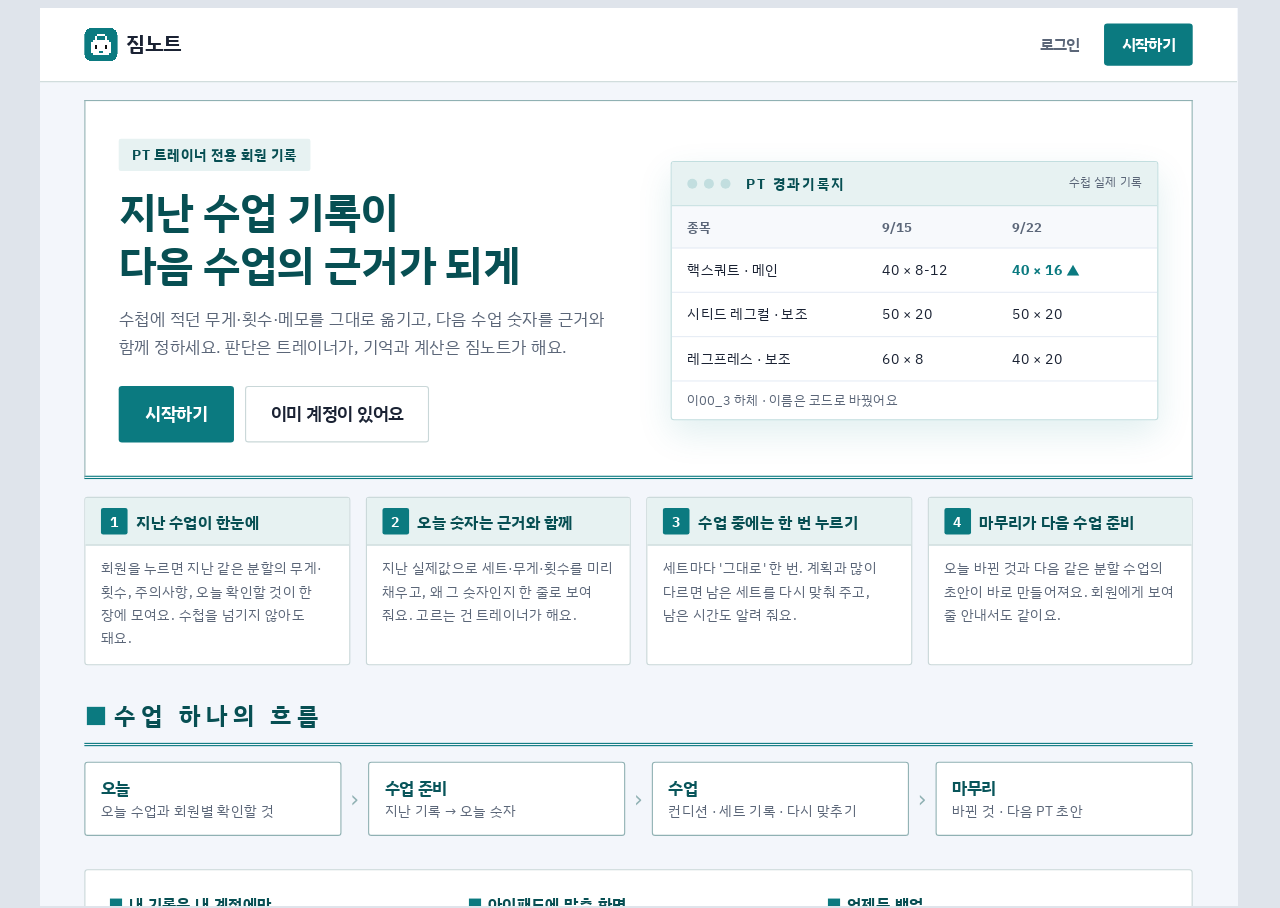
==== commit ce1811bb: "pt-app: 키컬러를 진청록 #0B7A80으로 확정 (D118) 비교 사본 colors/jincheongnok.html과 같은 색 바꾸기(colors/apply.py)를 src," ====
--- a/pt-app/web/index.html
+++ b/pt-app/web/index.html
@@ -3,7 +3,7 @@
 <head>
 <meta charset="utf-8">
 <meta name="viewport" content="width=device-width,initial-scale=1,maximum-scale=1,viewport-fit=cover">
-<meta name="theme-color" content="#1f66f2">
+<meta name="theme-color" content="#0b7a80">
 <meta name="apple-mobile-web-app-capable" content="yes">
 <meta name="mobile-web-app-capable" content="yes">
 <meta name="apple-mobile-web-app-status-bar-style" content="default">
@@ -21,29 +21,29 @@
 .lp-top .sp{flex:1}
 .lp-brand{display:flex;align-items:center;gap:8px}.lp-brand b{font-size:19px;letter-spacing:-.02em}.lp-brand .kbicon{display:block}
 .lp-link{border:0;background:none;font:inherit;font-size:14px;font-weight:600;color:var(--muted);padding:8px 12px;cursor:pointer}
-.lp-cta{border:0;border-radius:10px;background:#1f66f2;color:#fff;font:inherit;font-size:16px;font-weight:700;padding:14px 24px;cursor:pointer}
+.lp-cta{border:0;border-radius:10px;background:#0b7a80;color:#fff;font:inherit;font-size:16px;font-weight:700;padding:14px 24px;cursor:pointer}
 .lp-cta.sm{font-size:14px;padding:9px 16px}
 .lp-ghost{border:1px solid var(--line2,#c9d2de);border-radius:10px;background:#fff;color:var(--ink);font:inherit;font-size:16px;font-weight:600;padding:13px 22px;cursor:pointer}
-.lp-hero{display:grid;grid-template-columns:1.05fr 1fr;gap:36px;align-items:center;padding:52px 40px 40px;background:linear-gradient(180deg,#f3f7ff,#fff)}
-.lp-eye{display:inline-block;font-size:13px;font-weight:700;color:#1f66f2;background:#e8f0fe;border-radius:999px;padding:5px 12px;margin-bottom:14px}
+.lp-hero{display:grid;grid-template-columns:1.05fr 1fr;gap:36px;align-items:center;padding:52px 40px 40px;background:linear-gradient(180deg,#f4fefe,#fff)}
+.lp-eye{display:inline-block;font-size:13px;font-weight:700;color:#0b7a80;background:#e2eff0;border-radius:999px;padding:5px 12px;margin-bottom:14px}
 .lp-hero h1{font-size:38px;line-height:1.22;letter-spacing:-.03em;margin:0 0 14px}
 .lp-hero p{font-size:15.5px;line-height:1.65;color:var(--muted);margin:0 0 22px}
 .lp-btns{display:flex;gap:10px;flex-wrap:wrap}
-.lp-mock{background:#fff;border:1px solid #c9d6ee;border-radius:12px;box-shadow:0 12px 32px rgba(31,102,242,.12);overflow:hidden;font-size:13px}
-.lp-mh{display:flex;align-items:center;gap:6px;padding:10px 14px;background:#edf3fe;border-bottom:1px solid #c9d6ee}
-.lp-mh i{width:9px;height:9px;border-radius:50%;background:#c9d6ee}.lp-mh span{margin-left:8px;font-weight:800;color:#1f3d7a;letter-spacing:.1em}
+.lp-mock{background:#fff;border:1px solid #c2dedf;border-radius:12px;box-shadow:0 12px 32px rgba(11,122,128,.12);overflow:hidden;font-size:13px}
+.lp-mh{display:flex;align-items:center;gap:6px;padding:10px 14px;background:#e7f2f2;border-bottom:1px solid #c2dedf}
+.lp-mh i{width:9px;height:9px;border-radius:50%;background:#c2dedf}.lp-mh span{margin-left:8px;font-weight:800;color:#08555a;letter-spacing:.1em}
 .lp-mrow{display:grid;grid-template-columns:1.5fr 1fr 1fr;padding:10px 14px;border-bottom:1px solid #e6ecf5}
 .lp-mrow.h{background:#f7f9fc;font-size:12px;color:var(--muted);font-weight:700}
-.lp-mrow .up{color:#1f66f2;font-weight:700}.lp-mrow .cx{color:var(--faint);text-decoration:line-through}
+.lp-mrow .up{color:#0b7a80;font-weight:700}.lp-mrow .cx{color:var(--faint);text-decoration:line-through}
 .lp-mfoot{padding:9px 14px;font-size:11.5px;color:var(--muted)}
 .lp-feats{display:grid;grid-template-columns:repeat(4,1fr);gap:14px;padding:16px 40px 34px}
 .lp-f{border:1px solid var(--line);border-radius:12px;padding:18px 16px}
 .lp-f h3{font-size:16px;margin:10px 0 6px;letter-spacing:-.01em}.lp-f p{font-size:13px;line-height:1.6;color:var(--muted);margin:0}
-.lp-n{display:inline-grid;place-items:center;width:24px;height:24px;border-radius:7px;background:#1f66f2;color:#fff;font-size:13px;font-weight:800}
+.lp-n{display:inline-grid;place-items:center;width:24px;height:24px;border-radius:7px;background:#0b7a80;color:#fff;font-size:13px;font-weight:800}
 .lp-flow{padding:6px 40px 30px}.lp-flow h2,.ob h2{font-size:22px;letter-spacing:-.02em;margin:0 0 14px}
 .lp-steps{display:flex;align-items:center;gap:8px}
-.lp-st{flex:1;border:1px solid #c9d6ee;background:#f7faff;border-radius:10px;padding:12px 14px}.lp-st b{display:block;font-size:15px;color:#1f3d7a}.lp-st span{font-size:12.5px;color:var(--muted)}
-.lp-steps>i{font-style:normal;color:#9db0cf;font-size:20px}
+.lp-st{flex:1;border:1px solid #c2dedf;background:#f5fafa;border-radius:10px;padding:12px 14px}.lp-st b{display:block;font-size:15px;color:#08555a}.lp-st span{font-size:12.5px;color:var(--muted)}
+.lp-steps>i{font-style:normal;color:#90b1b3;font-size:20px}
 .lp-trust{display:grid;grid-template-columns:repeat(3,1fr);gap:14px;margin:0 40px 26px;padding:20px;background:#f5f7fa;border-radius:12px}
 .lp-trust b{display:block;font-size:14.5px;margin-bottom:4px}.lp-trust span{font-size:12.5px;line-height:1.55;color:var(--muted)}
 .lp-foot{text-align:center;font-size:11.5px;color:var(--faint);padding:10px 0 26px}
@@ -52,17 +52,17 @@
 .au-tabs button{border:0;background:none;border-radius:7px;padding:9px;font:inherit;font-size:14px;font-weight:600;color:var(--muted);cursor:pointer}
 .au-tabs button.on{background:#fff;color:var(--ink);box-shadow:0 1px 3px rgba(0,0,0,.08)}
 .au-msg{margin-top:12px;padding:10px 12px;border-radius:8px;background:#fdecec;color:#b42318;font-size:13px;line-height:1.5}
-.au-msg.ok{background:#e8f0fe;color:#1f3d7a}
+.au-msg.ok{background:#e2eff0;color:#08555a}
 .lg-go[disabled]{opacity:.6}
 .ob{flex:1;min-height:0;display:flex;flex-direction:column;background:#fff;overflow:auto}
 .ob-top{display:flex;align-items:center;justify-content:space-between;padding:16px 28px;border-bottom:1px solid var(--line)}
-.ob-dots{display:flex;gap:6px}.ob-dots i{width:26px;height:5px;border-radius:3px;background:#e3e8ef}.ob-dots i.done{background:#9db0cf}.ob-dots i.on{background:#1f66f2}
+.ob-dots{display:flex;gap:6px}.ob-dots i{width:26px;height:5px;border-radius:3px;background:#e3e8ef}.ob-dots i.done{background:#90b1b3}.ob-dots i.on{background:#0b7a80}
 .ob-body{width:100%;max-width:640px;margin:0 auto;padding:40px 24px;box-sizing:border-box}
 .ob-p{font-size:14.5px;line-height:1.6;color:var(--muted);margin:-4px 0 18px}
 .ob-nav{display:flex;justify-content:space-between;align-items:center;margin-top:28px}.ob-nav .lg-b{width:auto;padding:0 28px;margin:0}
 .ob-opts{display:grid;gap:10px}
 .ob-opt{display:block;text-align:left;border:1px solid var(--line2,#c9d2de);border-radius:12px;background:#fff;padding:16px 18px;font:inherit;cursor:pointer}
-.ob-opt:hover,.ob-opt:focus{border-color:#1f66f2;background:#f7faff}
+.ob-opt:hover,.ob-opt:focus{border-color:#0b7a80;background:#f5fafa}
 .ob-opt b{display:block;font-size:16px;margin-bottom:4px}.ob-opt span{font-size:13px;color:var(--muted);line-height:1.5}
 .ob-tour{display:grid;grid-template-columns:1fr 1fr;gap:12px}
 .ob-card{border:1px solid var(--line);border-radius:12px;padding:16px}.ob-card b{margin-left:8px;font-size:16px}.ob-card p{font-size:13px;line-height:1.6;color:var(--muted);margin:8px 0 0}
@@ -71,48 +71,48 @@
 .lp-mh em{margin-left:auto;font-style:normal;font-size:11px;color:var(--muted)}
 /* 화면별 첫 안내 */
 .cm{position:absolute;inset:0;z-index:200}
-.cm-hole{position:absolute;border-radius:8px;box-shadow:0 0 0 2px #1f66f2,0 0 0 9999px rgba(15,23,42,.58);pointer-events:none;transition:all .18s}
+.cm-hole{position:absolute;border-radius:8px;box-shadow:0 0 0 2px #0b7a80,0 0 0 9999px rgba(15,23,42,.58);pointer-events:none;transition:all .18s}
 .cm-card{position:absolute;background:#fff;border-radius:12px;padding:16px 18px 14px;box-shadow:0 12px 32px rgba(0,0,0,.25);box-sizing:border-box}
-.cm-n{font-size:12px;font-weight:700;color:#1f66f2;margin-bottom:4px}
+.cm-n{font-size:12px;font-weight:700;color:#0b7a80;margin-bottom:4px}
 .cm-card b{display:block;font-size:16.5px;letter-spacing:-.01em}
 .cm-card p{font-size:13.5px;line-height:1.6;color:var(--muted);margin:6px 0 12px}
 .cm-b{display:flex;align-items:center;gap:8px}.cm-b span{flex:1}
 .cm-b button{border:0;border-radius:8px;font:inherit;font-size:13.5px;font-weight:600;padding:8px 14px;cursor:pointer}
 .cm-skip{background:none;color:var(--muted);padding-left:0!important}
 .cm-prev{background:#f1f3f5;color:var(--ink)}
-.cm-next{background:#1f66f2;color:#fff}
+.cm-next{background:#0b7a80;color:#fff}
 /* ---- 디자인 통일 (2026-11-23): 소개·로그인·처음 설정·안내도 앱과 같은 기록부 모양 ----
    흰 종이 + 진한 파랑 제목(넓은 자간) + 이중 밑줄, 각진 모서리(3px), 머리칸 연파랑, ■ 칸 이름 */
 .lp,.lg,.ob{background:#f3f6fb!important}
-.lp-top{background:#fff;border-bottom:1px solid #c9d4e4}
+.lp-top{background:#fff;border-bottom:1px solid #c9d7d8}
 body #device .lp-cta,body #device .lp-ghost,body #device .lg-b,body #device .lg-f input,body #device.chart .lg-b,body #device.chart .lg-f input,.ob-opt,.au-tabs,.au-tabs button,.au-msg,.lp-f,.lp-st,.lp-trust,.lp-mock,.ob-card,.cm-card,.cm-b button,.cm-hole{border-radius:3px!important}
 .lp-n{border-radius:2px}
-.lp-eye{border-radius:2px;background:#edf3fe;color:var(--navy,#173a8a)}
-.lp-hero{background:#fff;margin:16px 40px 0;padding:34px 30px 30px;border:1.5px solid #9db0cf;border-bottom:3px double #1f66f2}
-.lp-hero h1{color:var(--navy,#173a8a);letter-spacing:-.01em}
+.lp-eye{border-radius:2px;background:#e7f2f2;color:var(--navy,#074f53)}
+.lp-hero{background:#fff;margin:16px 40px 0;padding:34px 30px 30px;border:1.5px solid #90b1b3;border-bottom:3px double #0b7a80}
+.lp-hero h1{color:var(--navy,#074f53);letter-spacing:-.01em}
 .lp-feats{padding:16px 40px 24px}
-.lp-f{background:#fff;border:1px solid #c9d4e4;padding:0 0 14px}
-.lp-f h3{margin:0;padding:9px 14px;background:#edf3fe;border-bottom:1px solid #c9d4e4;font-size:14.5px;color:var(--navy,#173a8a);display:flex;gap:8px;align-items:center}
+.lp-f{background:#fff;border:1px solid #c9d7d8;padding:0 0 14px}
+.lp-f h3{margin:0;padding:9px 14px;background:#e7f2f2;border-bottom:1px solid #c9d7d8;font-size:14.5px;color:var(--navy,#074f53);display:flex;gap:8px;align-items:center}
 .lp-f p{padding:10px 14px 0}
 
-.lp-flow h2,.ob h2{color:var(--navy,#173a8a);font-weight:800;letter-spacing:.2em;border-bottom:3px double #1f66f2;padding-bottom:8px}
-.lp-flow h2::before,.lp-trust b::before{content:'■ ';color:#1f66f2;letter-spacing:0}
-.lp-st{background:#fff;border:1px solid #9db0cf}
-.lp-trust{background:#fff;border:1px solid #c9d4e4}
-.lp-trust b{color:var(--navy,#173a8a)}
-.lp-mh{background:#edf3fe}.lp-mh span{color:var(--navy,#173a8a)}
-.lg-col{background:#fff;border:1.5px solid #9db0cf;padding:28px 30px 24px;box-shadow:0 2px 10px rgba(31,102,242,.06)}
-.lg-logo{padding-bottom:10px;border-bottom:3px double #1f66f2;margin-bottom:6px}
+.lp-flow h2,.ob h2{color:var(--navy,#074f53);font-weight:800;letter-spacing:.2em;border-bottom:3px double #0b7a80;padding-bottom:8px}
+.lp-flow h2::before,.lp-trust b::before{content:'■ ';color:#0b7a80;letter-spacing:0}
+.lp-st{background:#fff;border:1px solid #90b1b3}
+.lp-trust{background:#fff;border:1px solid #c9d7d8}
+.lp-trust b{color:var(--navy,#074f53)}
+.lp-mh{background:#e7f2f2}.lp-mh span{color:var(--navy,#074f53)}
+.lg-col{background:#fff;border:1.5px solid #90b1b3;padding:28px 30px 24px;box-shadow:0 2px 10px rgba(11,122,128,.06)}
+.lg-logo{padding-bottom:10px;border-bottom:3px double #0b7a80;margin-bottom:6px}
 .lg-sub{margin:10px 0 26px}
-.lg-f>span{color:var(--navy,#173a8a);font-weight:700}
-.au-tabs{background:#edf3fe;border:1px solid #c9d4e4}
-.ob-top{background:#fff;border-bottom:1px solid #c9d4e4}
-.ob-body{background:#fff;border:1.5px solid #9db0cf;margin:28px auto;padding:26px 30px 24px;box-shadow:0 2px 10px rgba(31,102,242,.06)}
+.lg-f>span{color:var(--navy,#074f53);font-weight:700}
+.au-tabs{background:#e7f2f2;border:1px solid #c9d7d8}
+.ob-top{background:#fff;border-bottom:1px solid #c9d7d8}
+.ob-body{background:#fff;border:1.5px solid #90b1b3;margin:28px auto;padding:26px 30px 24px;box-shadow:0 2px 10px rgba(11,122,128,.06)}
 .ob-dots i{border-radius:0}
-.ob-opt:hover,.ob-opt:focus{background:#edf3fe}
+.ob-opt:hover,.ob-opt:focus{background:#e7f2f2}
 .cm-card{padding:0 0 12px;overflow:hidden}
-.cm-card .cm-n{padding:8px 16px;margin:0;background:#edf3fe;border-bottom:1px solid #c9d4e4;color:var(--navy,#173a8a)}
-.cm-card b{padding:10px 16px 0;color:var(--navy,#173a8a)}.cm-card p{padding:0 16px}.cm-b{padding:0 16px}
+.cm-card .cm-n{padding:8px 16px;margin:0;background:#e7f2f2;border-bottom:1px solid #c9d7d8;color:var(--navy,#074f53)}
+.cm-card b{padding:10px 16px 0;color:var(--navy,#074f53)}.cm-card p{padding:0 16px}.cm-b{padding:0 16px}
 </style>
 </head>
 <body>
@@ -318,23 +318,23 @@
 /* ===== 클리닉 EMR 테마 v2 (2026-11-03, 닥터팔레트 차트·플래너 화면 참고: 흰 바탕, 얇은 회색 선, 왼쪽 메뉴, 파스텔 꼬리표, 시간표 블록) ===== */
 :root{
   --bg:#e9ecf1; --device:#ffffff; --panel:#ffffff; --ink:#1f2329; --muted:#6b7380; --faint:#9aa1ab;
-  --line:#e6e8ec; --soft:#f6f7f9; --hd:#f6f7f9; --accent:#2f7cf6; --accent-soft:#eaf2ff; --accent-ink:#ffffff;
-  --side:#f7f8fa; --zebra:#fafbfc; --bar:#9bbdf7; --now:#f0434b;
+  --line:#e6e8ec; --soft:#f6f7f9; --hd:#f6f7f9; --accent:#0b7a80; --accent-soft:#e7f2f2; --accent-ink:#ffffff;
+  --side:#f7f8fa; --zebra:#fafbfc; --bar:#9cf2f6; --now:#f0434b;
   --good:#1e9a5a; --good-soft:#e6f6ec; --warn:#c27a00; --warn-soft:#fff3dc; --bad:#e5484d; --bad-soft:#ffebec;
-  --p1:#2f7cf6; --p1s:#e9f1ff; --p2:#9b51e0; --p2s:#f4ecfd; --p3:#e5486f; --p3s:#ffeaf0; --p4:#1e9a5a; --p4s:#e6f6ec; --p5:#d97706; --p5s:#fff3e0; --p6:#0e8a9a; --p6s:#e4f6f8;
+  --p1:#0b7a80; --p1s:#ebfcfd; --p2:#9b51e0; --p2s:#f4ecfd; --p3:#e5486f; --p3s:#ffeaf0; --p4:#1e9a5a; --p4s:#e6f6ec; --p5:#d97706; --p5s:#fff3e0; --p6:#0e8a9a; --p6s:#e4f6f8;
   --font:"Aeonik Hangul","Aeonik Hangul Variable","AeonikHangul","Pretendard","IBM Plex Sans KR","Apple SD Gothic Neo","Noto Sans KR","Malgun Gothic",system-ui,sans-serif}
 @media (prefers-color-scheme: dark){:root:not([data-theme="light"]){
   --bg:#0e1116; --device:#16191f; --panel:#16191f; --ink:#e6e9ee; --muted:#a0a8b4; --faint:#747c88;
-  --line:#2a2f37; --soft:#1e2229; --hd:#1e2229; --accent:#5b9bff; --accent-soft:#1a2a45; --accent-ink:#081324;
-  --side:#121519; --zebra:#1a1d23; --bar:#4e78b8; --now:#ff6b70;
+  --line:#2a2f37; --soft:#1e2229; --hd:#1e2229; --accent:#60a9ac; --accent-soft:#153032; --accent-ink:#021213;
+  --side:#121519; --zebra:#1a1d23; --bar:#1a676c; --now:#ff6b70;
   --good:#4cc787; --good-soft:#15291e; --warn:#f0b04a; --warn-soft:#33270f; --bad:#ff7d80; --bad-soft:#3a1d1f;
-  --p1:#7fb0ff; --p1s:#1b2b47; --p2:#c39af2; --p2s:#2c2140; --p3:#ff8fab; --p3s:#3d1f29; --p4:#5fd197; --p4s:#15291e; --p5:#f5b24f; --p5s:#352710; --p6:#5cd0de; --p6s:#132e33}}
+  --p1:#91c3c6; --p1s:#153032; --p2:#c39af2; --p2s:#2c2140; --p3:#ff8fab; --p3s:#3d1f29; --p4:#5fd197; --p4s:#15291e; --p5:#f5b24f; --p5s:#352710; --p6:#5cd0de; --p6s:#132e33}}
 :root[data-theme="dark"]{
   --bg:#0e1116; --device:#16191f; --panel:#16191f; --ink:#e6e9ee; --muted:#a0a8b4; --faint:#747c88;
-  --line:#2a2f37; --soft:#1e2229; --hd:#1e2229; --accent:#5b9bff; --accent-soft:#1a2a45; --accent-ink:#081324;
-  --side:#121519; --zebra:#1a1d23; --bar:#4e78b8; --now:#ff6b70;
+  --line:#2a2f37; --soft:#1e2229; --hd:#1e2229; --accent:#60a9ac; --accent-soft:#153032; --accent-ink:#021213;
+  --side:#121519; --zebra:#1a1d23; --bar:#1a676c; --now:#ff6b70;
   --good:#4cc787; --good-soft:#15291e; --warn:#f0b04a; --warn-soft:#33270f; --bad:#ff7d80; --bad-soft:#3a1d1f;
-  --p1:#7fb0ff; --p1s:#1b2b47; --p2:#c39af2; --p2s:#2c2140; --p3:#ff8fab; --p3s:#3d1f29; --p4:#5fd197; --p4s:#15291e; --p5:#f5b24f; --p5s:#352710; --p6:#5cd0de; --p6s:#132e33}
+  --p1:#91c3c6; --p1s:#153032; --p2:#c39af2; --p2s:#2c2140; --p3:#ff8fab; --p3s:#3d1f29; --p4:#5fd197; --p4s:#15291e; --p5:#f5b24f; --p5s:#352710; --p6:#5cd0de; --p6s:#132e33}
 #device{font-size:13.5px;border-radius:14px}
 .top{background:var(--panel);border-bottom:1px solid var(--line);min-height:50px;padding:8px 14px}
 .top h1{font-size:16px;font-weight:700;letter-spacing:-.01em}
@@ -573,10 +573,10 @@
 /* ===== 테마 v3 (2026-11-06, 인투씨엔에스 클라우드 EMR 느낌: 회색 바탕 위 흰 패널 여러 개, 머리줄 있는 패널, 촘촘한 표, 위쪽 메뉴, 진한 파랑) ===== */
 :root{
   --bg:#dfe4eb; --device:#eef1f5; --panel:#ffffff; --ink:#1b2130; --muted:#5f6b7c; --faint:#97a1ae;
-  --line:#dce1e8; --line2:#cdd4de; --soft:#f4f6f9; --hd:#f3f5f8; --phd:#fafbfc; --accent:#1f66f2; --accent-soft:#e8f0ff; --accent-ink:#ffffff;
-  --side:#ffffff; --zebra:#fafbfd; --bar:#a9c4f7}
-@media (prefers-color-scheme: dark){:root:not([data-theme="light"]){--device:#101318; --line2:#323843; --phd:#1b1f26; --accent:#5c95ff}}
-:root[data-theme="dark"]{--device:#101318; --line2:#323843; --phd:#1b1f26; --accent:#5c95ff}
+  --line:#dce1e8; --line2:#cdd4de; --soft:#f4f6f9; --hd:#f3f5f8; --phd:#fafbfc; --accent:#0b7a80; --accent-soft:#eafcfd; --accent-ink:#ffffff;
+  --side:#ffffff; --zebra:#fafbfd; --bar:#a9f3f7}
+@media (prefers-color-scheme: dark){:root:not([data-theme="light"]){--device:#101318; --line2:#323843; --phd:#1b1f26; --accent:#69ebf2}}
+:root[data-theme="dark"]{--device:#101318; --line2:#323843; --phd:#1b1f26; --accent:#69ebf2}
 #device{font-size:13px;border-radius:12px;background:var(--device)}
 /* 위쪽 메뉴 (왼쪽 메뉴를 위로) */
 #app:has(> .sidenav){padding-left:0;padding-top:44px}
@@ -666,14 +666,14 @@
    지금 디자인(A)은 그대로 두고 #device.chart 일 때만 덮어쓴다. 바탕은 종이색, 선은 잉크색, 모서리는 각지게,
    칸 머리는 양식 이름표처럼, 표는 모든 칸에 선, 강조는 남색 잉크, 경고는 빨간 도장색 */
 #device.chart{--device:#f3f6fb; --panel:#ffffff; --ink:#1a2233; --muted:#5b6678; --faint:#98a2b3;
-  --line:#e1e7f0; --line2:#c9d4e4; --soft:#f6f8fc; --hd:#edf3fe; --phd:#edf3fe; --accent:#1f66f2; --accent-soft:#eaf1ff; --accent-ink:#ffffff;
-  --rule:#e6ecf5; --ink-line:#9db0cf; --stamp:#e5484d; --navy:#173a8a;
+  --line:#e1e7f0; --line2:#c9d7d8; --soft:#f6fcfc; --hd:#e7f2f2; --phd:#e7f2f2; --accent:#0b7a80; --accent-soft:#ecfcfd; --accent-ink:#ffffff;
+  --rule:#e6ecf5; --ink-line:#90b1b3; --stamp:#e5484d; --navy:#074f53;
   border-radius:4px;background:var(--device)}
 /* 2026-11-17 색 다시: 누런 종이색이 탁하다는 의견으로 흰 종이 + 맑은 파랑. 양식 선·칸 구성은 그대로 */
-#device.chart .f-tt,#device.chart .f-cap{color:var(--navy,#173a8a)}
+#device.chart .f-tt,#device.chart .f-cap{color:var(--navy,#074f53)}
 #device.chart .f-title{border-bottom-color:var(--accent)}
-#device.chart .f-lb{color:var(--navy,#173a8a)}
-#device.chart .f-paper{border-color:var(--ink-line);box-shadow:0 2px 10px rgba(31,102,242,.06)}
+#device.chart .f-lb{color:var(--navy,#074f53)}
+#device.chart .f-paper{border-color:var(--ink-line);box-shadow:0 2px 10px rgba(11,122,128,.06)}
 #device.chart .f-no{border-color:var(--accent);color:var(--accent)}
 #device.chart .tabbar.sidenav,#device.chart .actbar,#device.chart .pbar{border-color:var(--ink-line)}
 #device.chart .scroll,#device.chart .planner,#device.chart .chartlay{background:var(--device)}
@@ -797,9 +797,9 @@
 .ld-eyebrow{font-size:13px;font-weight:600;color:var(--accent);letter-spacing:.02em}
 .ld-h{font-size:34px;line-height:1.25;margin:0;font-weight:800;letter-spacing:-.025em;color:var(--ink)}
 .ld-sub{margin:2px 0 8px;color:var(--muted);font-size:15px;line-height:1.55;max-width:480px}
-.ld-mock{max-width:470px;border:1px solid var(--ink-line,var(--line));background:var(--panel);box-shadow:0 12px 32px rgba(31,102,242,.10),0 2px 6px rgba(26,34,51,.06);border-radius:6px;overflow:hidden}
+.ld-mock{max-width:470px;border:1px solid var(--ink-line,var(--line));background:var(--panel);box-shadow:0 12px 32px rgba(11,122,128,.10),0 2px 6px rgba(26,34,51,.06);border-radius:6px;overflow:hidden}
 .ld-mock-hd{display:flex;align-items:center;justify-content:space-between;padding:9px 14px;background:var(--hd,var(--accent-soft));border-bottom:1px solid var(--ink-line,var(--line))}
-.ld-mock-t{font-weight:700;font-size:13px;color:var(--navy,#173a8a)}
+.ld-mock-t{font-weight:700;font-size:13px;color:var(--navy,#074f53)}
 .ld-mock-no{font-size:11px;font-weight:700;color:var(--accent);border:1px solid var(--accent);padding:0 6px;border-radius:3px}
 .ld-mock-id{display:flex;gap:16px;padding:8px 14px;font-size:12px;color:var(--muted);border-bottom:1px solid var(--line)}
 .ld-mock-id b{color:var(--ink)}
@@ -832,7 +832,7 @@
 .gdoc .f-paper>.card,.gdoc .f-paper .col>.card,.gdoc .f-paper .grid2 .card{border-radius:0!important}
 /* 카드 제목 = 왼쪽 라벨 칸 (회원 진료기록부의 fsec와 같은 모양) */
 #device.chart .gdoc:not(.r-settings) .card:has(>h2:first-child){display:grid;grid-template-columns:62px minmax(0,1fr);padding:0!important;margin-top:-1px}
-#device.chart .gdoc:not(.r-settings) .card:has(>h2:first-child)>h2:first-child{grid-column:1;grid-row:1/span 60;margin:0!important;padding:6px 2px!important;border:0!important;border-right:1px solid var(--ink-line)!important;border-radius:0!important;background:var(--hd)!important;display:flex!important;flex-direction:column;justify-content:center;align-items:center;gap:2px;text-align:center;font-size:12px!important;font-weight:800;line-height:1.3;color:var(--navy,#173a8a)}
+#device.chart .gdoc:not(.r-settings) .card:has(>h2:first-child)>h2:first-child{grid-column:1;grid-row:1/span 60;margin:0!important;padding:6px 2px!important;border:0!important;border-right:1px solid var(--ink-line)!important;border-radius:0!important;background:var(--hd)!important;display:flex!important;flex-direction:column;justify-content:center;align-items:center;gap:2px;text-align:center;font-size:12px!important;font-weight:800;line-height:1.3;color:var(--navy,#074f53)}
 #device.chart .gdoc:not(.r-settings) .card:has(>h2:first-child)>h2:first-child::before{display:none!important}
 #device.chart .gdoc:not(.r-settings) .card:has(>h2:first-child)>h2:first-child>*{font-size:10.5px;font-weight:600;color:var(--muted);margin:0}
 #device.chart .gdoc:not(.r-settings) .card:has(>h2:first-child)>:not(h2:first-child){grid-column:2;margin-left:10px;margin-right:10px;max-width:calc(100% - 20px);box-sizing:border-box}
@@ -908,16 +908,16 @@
 .st-row .st-tx>span{white-space:nowrap;overflow:hidden;text-overflow:ellipsis}
 .st-chev{color:var(--faint);font-size:18px;line-height:1}
 .st-out{justify-content:center}.st-out .st-tx{align-items:center}.st-out b{color:var(--bad)}
-.st-ic{flex:none;display:inline-grid;place-items:center;width:30px;height:30px;border-radius:8px;background:var(--accent-soft);color:var(--accent)}
-.st-ic.bad{background:var(--bad-soft);color:var(--bad)}
+.st-ic{flex:none;display:inline-grid;place-items:center;width:24px;height:24px;background:none;color:var(--muted)}
+.st-ic.bad{color:var(--bad)}
 .st-ic svg{width:18px;height:18px;fill:none;stroke:currentColor;stroke-width:1.6;stroke-linecap:round;stroke-linejoin:round}
-.st-row.on .st-ic{background:var(--accent);color:var(--accent-ink)}
-.st-av{flex:none;display:inline-grid;place-items:center;width:44px;height:44px;border-radius:50%;background:linear-gradient(135deg,#7aa7ff,#1f66f2);color:#fff;font-weight:700;font-size:18px}
+.st-row.on .st-ic{color:var(--accent)}
+.st-av{flex:none;display:inline-grid;place-items:center;width:44px;height:44px;border-radius:50%;background:linear-gradient(135deg,#85eff4,#0b7a80);color:#fff;font-weight:700;font-size:18px}
 .st-av.big{width:72px;height:72px;font-size:30px}
 .st-prof{padding:12px}
 .st-pane{min-width:0}
 .st-title{display:flex;align-items:center;gap:10px;font-size:22px;font-weight:700;margin:2px 0 16px}
-.st-title .st-ic{width:32px;height:32px}
+.st-title .st-ic{color:var(--accent)}
 .st-gh{font-size:12px;font-weight:600;color:var(--muted);margin:20px 4px 8px;display:flex;align-items:center;gap:8px}
 .st-title+.st-gh,.st-title+.st-group,.st-title+.st-hero{margin-top:0}
 .st-group{background:var(--panel);border:1px solid var(--line);border-radius:12px;overflow:hidden}
@@ -935,7 +935,7 @@
 /* 켜고 끄기 스위치 */
 .st-sw{position:relative;width:51px;height:31px;border-radius:999px;border:0;background:rgba(120,120,128,.32);padding:0;flex:none;transition:background-color 200ms ease-out}
 .st-sw i{position:absolute;top:2px;left:2px;width:27px;height:27px;border-radius:50%;background:#fff;box-shadow:0 2px 6px rgba(0,0,0,.18);transition:transform 250ms cubic-bezier(.32,.72,0,1)}
-.st-sw.on{background:var(--good)}
+.st-sw.on{background:var(--accent)}
 .st-sw.on i{transform:translateX(20px)}
 /* 나눔 버튼 */
 .st-seg{display:inline-flex;background:rgba(118,118,128,.12);border-radius:9px;padding:2px;gap:2px}
@@ -952,32 +952,32 @@
 .lp-pv,.th-pv{display:flex;flex-direction:column;gap:5px;width:132px;height:88px;padding:10px;box-sizing:border-box;border-radius:12px;box-shadow:0 0 0 1px var(--line)}
 .lp-pv i,.th-pv i{display:block}
 .pv-chart{background:#fff;border-radius:4px}
-.pv-chart .pv-t{height:9px;width:60%;background:#173a8a;box-shadow:0 4px 0 -1px #fff,0 5px 0 -1px #1f66f2}
-.pv-chart .pv-r{height:12px;border:1px solid #9db0cf;background:linear-gradient(90deg,#edf3fe 28%,#fff 28%)}
+.pv-chart .pv-t{height:9px;width:60%;background:#074f53;box-shadow:0 4px 0 -1px #fff,0 5px 0 -1px #0b7a80}
+.pv-chart .pv-r{height:12px;border:1px solid #90b1b3;background:linear-gradient(90deg,#e7f2f2 28%,#fff 28%)}
 .pv-chart .pv-r.s{width:70%}
 .pv-apple{background:#f2f2f7}
 .pv-apple .pv-c{height:17px;border-radius:5px;background:#fff}
-.pv-apple .pv-c.w{width:60%;background:#007aff}
-.th-light{background:#f2f2f7}.th-light i{height:16px;border-radius:5px;background:#fff}.th-light i.s{width:55%;background:#007aff}
-.th-dark{background:#000}.th-dark i{height:16px;border-radius:5px;background:#1c1c1e}.th-dark i.s{width:55%;background:#0a84ff}
-.th-auto{background:linear-gradient(90deg,#f2f2f7 50%,#000 50%)}.th-auto i{height:16px;border-radius:5px;background:linear-gradient(90deg,#fff 50%,#1c1c1e 50%)}.th-auto i.s{width:55%;background:#007aff}
+.pv-apple .pv-c.w{width:60%;background:#0b7a80}
+.th-light{background:#f2f2f7}.th-light i{height:16px;border-radius:5px;background:#fff}.th-light i.s{width:55%;background:#0b7a80}
+.th-dark{background:#000}.th-dark i{height:16px;border-radius:5px;background:#1c1c1e}.th-dark i.s{width:55%;background:#60a9ac}
+.th-auto{background:linear-gradient(90deg,#f2f2f7 50%,#000 50%)}.th-auto i{height:16px;border-radius:5px;background:linear-gradient(90deg,#fff 50%,#1c1c1e 50%)}.th-auto i.s{width:55%;background:#0b7a80}
 /* 기록부 모양: 각진 칸과 잉크 선 */
 #device.chart:not(.apple) .st-list,#device.chart:not(.apple) .st-group{border-radius:0;border-color:var(--ink-line)}
-#device.chart:not(.apple) .st-ic{border-radius:2px;background:var(--hd);color:var(--navy);box-shadow:inset 0 0 0 1px var(--ink-line)}
-#device.chart:not(.apple) .st-ic.bad{background:var(--bad-soft);color:var(--stamp);box-shadow:inset 0 0 0 1px currentColor}
-#device.chart:not(.apple) .st-row.on .st-ic{background:var(--accent);color:var(--accent-ink);box-shadow:none}
-#device.chart:not(.apple) .st-gh{color:var(--navy,#173a8a);font-weight:800;letter-spacing:.04em}
-#device.chart:not(.apple) .st-title{color:var(--navy,#173a8a)}
+#device.chart:not(.apple) .st-ic{color:var(--navy)}
+#device.chart:not(.apple) .st-ic.bad{color:var(--stamp)}
+#device.chart:not(.apple) .st-row.on .st-ic{color:var(--accent)}
+#device.chart:not(.apple) .st-gh{color:var(--navy,#074f53);font-weight:800;letter-spacing:.04em}
+#device.chart:not(.apple) .st-title{color:var(--navy,#074f53)}
 #device.chart:not(.apple) .st-seg,#device.chart:not(.apple) .st-seg button,#device.chart:not(.apple) .lp-pv,#device.chart:not(.apple) .th-pv{border-radius:2px}
 /* 기록부에서는 화면 모드 그림도 종이 기록부 색으로 */
 #device.chart:not(.apple) .th-light{background:#f3f6fb}
-#device.chart:not(.apple) .th-light i{background:#fff;border-radius:0;box-shadow:inset 0 0 0 1px #9db0cf}
+#device.chart:not(.apple) .th-light i{background:#fff;border-radius:0;box-shadow:inset 0 0 0 1px #90b1b3}
 #device.chart:not(.apple) .th-dark{background:#0b111c}
 #device.chart:not(.apple) .th-dark i{background:#121a28;border-radius:0;box-shadow:inset 0 0 0 1px #3a4e70}
 #device.chart:not(.apple) .th-auto{background:linear-gradient(90deg,#f3f6fb 50%,#0b111c 50%)}
 #device.chart:not(.apple) .th-auto i{border-radius:0;background:linear-gradient(90deg,#fff 50%,#121a28 50%);box-shadow:inset 0 0 0 1px #6f86ad}
-#device.chart:not(.apple) :is(.th-light,.th-dark,.th-auto) i.s{background:#1f66f2;box-shadow:none}
-#device.chart:not(.apple) .th-dark i.s{background:#5b9bff}
+#device.chart:not(.apple) :is(.th-light,.th-dark,.th-auto) i.s{background:#0b7a80;box-shadow:none}
+#device.chart:not(.apple) .th-dark i.s{background:#60a9ac}
 /* 프로필 동그라미: 기록부도 회색 (파랑은 누르는 것에만) */
 #device.chart:not(.apple) .st-av{background:linear-gradient(180deg,#a5abb6,#858a94);font-weight:600}
 #device.chart.dark:not(.apple) .st-av{background:linear-gradient(180deg,#7a8496,#535d70)}
@@ -994,7 +994,7 @@
   --device:#f2f2f7; --panel:#ffffff; --ink:#1c1c1e; --muted:#6c6c70; --faint:#a1a1a6;
   --line:rgba(60,60,67,.13); --line2:rgba(60,60,67,.2); --soft:#f2f2f7; --hd:transparent; --phd:transparent; --side:#ffffff;
   --fill:rgba(118,118,128,.12); --fill2:rgba(118,118,128,.08);
-  --accent:#007aff; --accent-soft:rgba(0,122,255,.1); --accent-ink:#ffffff;
+  --accent:#0b7a80; --accent-soft:rgba(11,122,128,.1); --accent-ink:#ffffff;
   --good:#248a3d; --good-soft:rgba(52,199,89,.14); --warn:#a05a00; --warn-soft:rgba(255,149,0,.14);
   --bad:#d70015; --bad-soft:rgba(255,59,48,.11); --cond:#c93400; --cond-soft:rgba(255,149,0,.13);
   --live:#5e5ce6; --live-soft:rgba(94,92,230,.12); --now:#ff3b30;
@@ -1056,7 +1056,7 @@
 #device.apple .chip,#device.apple .setchip,#device.apple .tl .blk,#device.apple .hist .hi,#device.apple .tabbar.sidenav button{transition:transform 100ms ease-out,background-color 150ms ease-out}
 @media (hover:hover){
   #device.apple .btn:hover:not([disabled]){background:rgba(118,118,128,.18)}
-  #device.apple .btn.primary:hover:not([disabled]){background:#0071eb}
+  #device.apple .btn.primary:hover:not([disabled]){background:#13ced8}
   #device.apple .btn.ghost:hover:not([disabled]){background:var(--fill2)}
 }
 
@@ -1079,7 +1079,7 @@
 
 /* 입력칸: 테두리 없는 회색 면 */
 #device.apple input:not([type=checkbox]):not([type=radio]),#device.apple select,#device.apple textarea{border:0;border-radius:10px;background:var(--fill2)}
-#device.apple input:focus,#device.apple select:focus,#device.apple textarea:focus{outline:none;box-shadow:0 0 0 3px rgba(0,122,255,.3);background:var(--panel)}
+#device.apple input:focus,#device.apple select:focus,#device.apple textarea:focus{outline:none;box-shadow:0 0 0 3px rgba(11,122,128,.3);background:var(--panel)}
 
 /* 오늘: 달력·시간표 */
 #device.apple .mcal button.today{border-radius:50%;background:var(--accent)}
@@ -1159,7 +1159,7 @@
 body #device.apple .lg-logo{border-bottom:0}
 body #device.apple .lg-f>span{color:var(--muted);font-weight:500;background:transparent;position:static;display:block;padding:0 4px 6px}
 body #device.apple .lg-f input{border:0!important;border-radius:12px!important;background:var(--fill2);box-shadow:none}
-body #device.apple .lg-f input:focus{background:var(--panel);box-shadow:0 0 0 3px rgba(0,122,255,.3)}
+body #device.apple .lg-f input:focus{background:var(--panel);box-shadow:0 0 0 3px rgba(11,122,128,.3)}
 body #device.apple .lg-b{border-radius:12px!important}
 body #device.apple .lg-go{background:var(--accent)}
 body #device.apple .au-tabs{border:0!important;border-radius:10px!important;background:var(--fill)}
@@ -1278,25 +1278,19 @@
 /* §1 반응: 두 번 눌러 확대를 기다리는 지연(~300ms)을 없애 누르는 순간 바로 반응 */
 #device.apple button,#device.apple [data-act],#device.apple input,#device.apple select,#device.apple label{touch-action:manipulation}
 
-/* 설정 화면 (애플): 테두리 없는 둥근 목록, 고른 줄은 파란 면 + 흰 글자 (아이패드 설정 앱 옆 목록) */
-#device.apple .st-list,#device.apple .st-group{border:0;border-radius:var(--r3)}
+/* 설정 화면 (애플, 2026-11-25 다시): 설정만 따로 노는 느낌이 없게 다른 화면과 같은 틀로.
+   레퍼런스(이현아 11/23)처럼 앱 안의 한 화면: 위 메뉴 그대로, 다른 화면과 같은 흰 종이 판 위에 칸(f-sec과 같은 선·모서리),
+   아이콘은 타일 없이 선만, 켜진 스위치·고른 줄은 앱 강조색(파랑) 하나로 */
+#device.apple .st-list,#device.apple .st-group{border:1px solid var(--line);border-radius:var(--r3)}
 #device.apple .st-row,#device.apple .st-prof{border-radius:0;transition:background-color 150ms ease-out}
-#device.apple .st-row.on,#device.apple .st-prof.on{background:var(--accent)}
-#device.apple .st-row.on .st-tx b,#device.apple .st-prof.on .st-tx b,#device.apple .st-row.on .st-tx>span,#device.apple .st-prof.on .st-tx>span,#device.apple .st-row.on .st-chev,#device.apple .st-prof.on .st-chev{color:#fff}
-#device.apple .st-row.on+.st-row,#device.apple .st-row+.st-row.on{box-shadow:none}
-#device.apple .st-row+.st-row,#device.apple .st-item+.st-item{box-shadow:inset 54px 0 0 var(--panel),inset 0 .5px 0 var(--line2)}
-#device.apple .st-item+.st-item{box-shadow:inset 0 .5px 0 var(--line2)}
-#device.apple .st-ic{border-radius:7px;background:var(--fill);color:var(--accent)}
-#device.apple .st-ic.bad{background:var(--bad-soft);color:var(--bad)}
-#device.apple .st-row.on .st-ic,#device.apple .st-prof.on .st-ic{background:rgba(255,255,255,.22);color:#fff}
-#device.apple .st-title{font-size:28px;letter-spacing:-.02em;line-height:1.2}
-#device.apple .st-gh{font-weight:500;letter-spacing:.01em;text-transform:none}
+#device.apple .st-row.on,#device.apple .st-prof.on{background:var(--fill)}
+#device.apple .st-row.on .st-tx b,#device.apple .st-prof.on .st-tx b,#device.apple .st-row.on .st-ic{color:var(--accent)}
+#device.apple .st-row+.st-row,#device.apple .st-item+.st-item{box-shadow:inset 0 .5px 0 var(--line)}
+#device.apple .st-title{font-size:19px;letter-spacing:-.02em;line-height:1.25}
+#device.apple .st-gh{color:var(--ink);font-size:14px;font-weight:650;letter-spacing:-.01em;margin:var(--s6) 2px var(--s2)}
 #device.apple .st-row:active,#device.apple .st-prof:active,#device.apple .st-pick:active,#device.apple .st-seg button:active{transform:scale(.98)}
 #device.apple .st-pick,#device.apple .st-seg button{transition:transform 100ms ease-out}
-
-/* 설정은 종이 판 없이 회색 바탕 위에 흰 목록이 떠 있게 (아이패드 설정 앱) */
-#device.apple .gdoc.r-settings .f-paper{background:transparent;padding:0 0 var(--s4)}
-#device.apple .gdoc.r-settings .f-title{border-bottom:0;margin-bottom:var(--s3)}
+#device.apple .gdoc.r-settings .f-title{margin-bottom:var(--s4)}
 
 /* ---- 다크 모드 (설정 → 화면 → 화면 모드). 애플 시스템 색의 다크 값 ----
    바탕은 검정, 판은 한 단계 밝은 회색(#1c1c1e), 위로 뜬 판은 한 단계 더(#2c2c2e). 색은 다크용으로 조금 밝게 */
@@ -1304,18 +1298,18 @@
   --device:#000000; --panel:#1c1c1e; --ink:#ffffff; --muted:#98989f; --faint:#636366; --sub:#d1d1d6;
   --line:rgba(84,84,88,.5); --line2:rgba(84,84,88,.75); --soft:#2c2c2e;
   --fill:rgba(118,118,128,.24); --fill2:rgba(118,118,128,.16);
-  --accent:#0a84ff; --accent-soft:rgba(10,132,255,.2);
+  --accent:#60a9ac; --accent-soft:rgba(96,169,172,.2);
   --good:#30d158; --good-soft:rgba(48,209,88,.18); --warn:#ffb340; --warn-soft:rgba(255,159,10,.18);
   --bad:#ff6961; --bad-soft:rgba(255,69,58,.2); --cond:#ff9f0a; --cond-soft:rgba(255,159,10,.18);
   --live:#7d7aff; --live-soft:rgba(94,92,230,.24); --now:#ff453a;
   --mat:rgba(28,28,30,.72); --ink-line:rgba(84,84,88,.75); --hd:transparent; --phd:transparent; --side:#1c1c1e;
   --mus0:#3a3a3c; --musbase:#48484a; --musline:#1c1c1e;
-  --zebra:rgba(255,255,255,.035); --bar:#4e78b8;
-  --p1:#7fb0ff; --p1s:#1b2b47; --p2:#c39af2; --p2s:#2c2140; --p3:#ff8fab; --p3s:#3d1f29; --p4:#5fd197; --p4s:#15291e; --p5:#f5b24f; --p5s:#352710; --p6:#5cd0de; --p6s:#132e33;
+  --zebra:rgba(255,255,255,.035); --bar:#1a676c;
+  --p1:#91c3c6; --p1s:#153032; --p2:#c39af2; --p2s:#2c2140; --p3:#ff8fab; --p3s:#3d1f29; --p4:#5fd197; --p4s:#15291e; --p5:#f5b24f; --p5s:#352710; --p6:#5cd0de; --p6s:#132e33;
   color-scheme:dark;color:var(--ink)}
 #device.apple.dark .modal,#device.apple.dark .askbar{background:#2c2c2e}
 #device.apple.dark .btn:hover:not([disabled]){background:rgba(118,118,128,.32)}
-#device.apple.dark .btn.primary:hover:not([disabled]){background:#409cff}
+#device.apple.dark .btn.primary:hover:not([disabled]){background:#4fe8f0}
 #device.apple.dark .toast{background:rgba(58,58,60,.9)}
 #device.apple.dark .overlay{background:rgba(0,0,0,.5)}
 #device.apple.dark .st-seg button.on,#device.apple.dark .au-tabs button.on{background:#636366}
@@ -1455,7 +1449,6 @@
 
 /* 설정: 목록·묶음도 같은 모서리 단위 */
 #device.chart:not(.apple) .st-list,#device.chart:not(.apple) .st-group{border-radius:var(--r2)}
-#device.chart:not(.apple) .st-ic{border-radius:var(--r1)}
 #device.chart:not(.apple) .st-seg,#device.chart:not(.apple) .st-seg button,#device.chart:not(.apple) .lp-pv,#device.chart:not(.apple) .th-pv{border-radius:var(--r1)}
 /* ---- 기록부 다크 모드 (2026-11-23): 밤에 보는 기록부 ----
    양식 선·칸·이중 밑줄은 그대로 두고 색만 바꾼다. 종이는 짙은 남색, 글자는 밝은 회청색,
@@ -1463,19 +1456,19 @@
 #device.chart.dark:not(.apple){
   --device:#0b111c; --panel:#121a28; --ink:#e3e8f1; --muted:#9aa5b8; --faint:#6a768b;
   --line:#222d40; --line2:#2d3a52; --soft:#182233; --hd:#17233a; --phd:#17233a;
-  --accent:#5b9bff; --accent-soft:#16284a; --accent-ink:#06101f;
-  --rule:#1a2436; --ink-line:#3a4e70; --stamp:#ff6b70; --navy:#a9c4f5;
-  --side:#0f1622; --zebra:#141d2c; --bar:#4e78b8; --now:#ff6b70;
+  --accent:#60a9ac; --accent-soft:#16474a; --accent-ink:#061e1f;
+  --rule:#1a2436; --ink-line:#3a4e70; --stamp:#ff6b70; --navy:#a9f1f5;
+  --side:#0f1622; --zebra:#141d2c; --bar:#1a676c; --now:#ff6b70;
   --good:#4cc787; --good-soft:#15291e; --warn:#f0b04a; --warn-soft:#33270f; --bad:#ff7d80; --bad-soft:#3a1d1f;
   --cond:#ff9a52; --cond-soft:#3d2817; --live:#b39dff; --live-soft:#2c2547;
-  --p1:#7fb0ff; --p1s:#1b2b47; --p2:#c39af2; --p2s:#2c2140; --p3:#ff8fab; --p3s:#3d1f29; --p4:#5fd197; --p4s:#15291e; --p5:#f5b24f; --p5s:#352710; --p6:#5cd0de; --p6s:#132e33;
+  --p1:#91c3c6; --p1s:#153032; --p2:#c39af2; --p2s:#2c2140; --p3:#ff8fab; --p3s:#3d1f29; --p4:#5fd197; --p4s:#15291e; --p5:#f5b24f; --p5s:#352710; --p6:#5cd0de; --p6s:#132e33;
   color-scheme:dark;color:var(--ink)}
 #device.chart.dark:not(.apple) .f-paper{box-shadow:0 2px 14px rgba(0,0,0,.35)}
 #device.chart.dark:not(.apple) .btn{background:var(--soft);color:var(--ink)}
 #device.chart.dark:not(.apple) .btn.primary{background:var(--accent);color:var(--accent-ink)}
 #device.chart.dark:not(.apple) .btn.danger{color:var(--bad)}
 #device.chart.dark:not(.apple) .btn:hover:not([disabled]){background:var(--hd)}
-#device.chart.dark:not(.apple) .btn.primary:hover:not([disabled]){background:#7aaeff}
+#device.chart.dark:not(.apple) .btn.primary:hover:not([disabled]){background:#85eff4}
 #device.chart.dark:not(.apple) .modal,#device.chart.dark:not(.apple) .askbar{background:var(--panel);color:var(--ink)}
 #device.chart.dark:not(.apple) .toast{background:#24324a;color:var(--ink)}
 #device.chart.dark:not(.apple) .overlay{background:rgba(0,0,0,.55)}
@@ -1506,7 +1499,7 @@
 const WEBAPP=true;
 /* 앱 아이콘: 케틀벨 캐릭터 D (2026-11-17 이현아님 선택, D96; 11/18 다리 뺌). 이름 짐노트 */
 const APP_NAME='짐노트';
-const KB_SVG='<svg xmlns="http://www.w3.org/2000/svg" viewBox="0 0 16 16" shape-rendering="crispEdges"><rect width="16" height="16" rx="3.6" fill="#1f66f2"/><rect x="6" y="3" width="1.02" height="1.02" fill="#fff"/><rect x="7" y="3" width="1.02" height="1.02" fill="#fff"/><rect x="8" y="3" width="1.02" height="1.02" fill="#fff"/><rect x="9" y="3" width="1.02" height="1.02" fill="#fff"/><rect x="5" y="4" width="1.02" height="1.02" fill="#fff"/><rect x="10" y="4" width="1.02" height="1.02" fill="#fff"/><rect x="5" y="5" width="1.02" height="1.02" fill="#fff"/><rect x="10" y="5" width="1.02" height="1.02" fill="#fff"/><rect x="4" y="6" width="1.02" height="1.02" fill="#fff"/><rect x="5" y="6" width="1.02" height="1.02" fill="#fff"/><rect x="6" y="6" width="1.02" height="1.02" fill="#fff"/><rect x="7" y="6" width="1.02" height="1.02" fill="#fff"/><rect x="8" y="6" width="1.02" height="1.02" fill="#fff"/><rect x="9" y="6" width="1.02" height="1.02" fill="#fff"/><rect x="10" y="6" width="1.02" height="1.02" fill="#fff"/><rect x="11" y="6" width="1.02" height="1.02" fill="#fff"/><rect x="3" y="7" width="1.02" height="1.02" fill="#fff"/><rect x="4" y="7" width="1.02" height="1.02" fill="#fff"/><rect x="5" y="7" width="1.02" height="1.02" fill="#fff"/><rect x="6" y="7" width="1.02" height="1.02" fill="#fff"/><rect x="7" y="7" width="1.02" height="1.02" fill="#fff"/><rect x="8" y="7" width="1.02" height="1.02" fill="#fff"/><rect x="9" y="7" width="1.02" height="1.02" fill="#fff"/><rect x="10" y="7" width="1.02" height="1.02" fill="#fff"/><rect x="11" y="7" width="1.02" height="1.02" fill="#fff"/><rect x="12" y="7" width="1.02" height="1.02" fill="#fff"/><rect x="3" y="8" width="1.02" height="1.02" fill="#fff"/><rect x="4" y="8" width="1.02" height="1.02" fill="#fff"/><rect x="5" y="8" width="1.02" height="1.02" fill="#111"/><rect x="6" y="8" width="1.02" height="1.02" fill="#fff"/><rect x="7" y="8" width="1.02" height="1.02" fill="#fff"/><rect x="8" y="8" width="1.02" height="1.02" fill="#fff"/><rect x="9" y="8" width="1.02" height="1.02" fill="#fff"/><rect x="10" y="8" width="1.02" height="1.02" fill="#111"/><rect x="11" y="8" width="1.02" height="1.02" fill="#fff"/><rect x="12" y="8" width="1.02" height="1.02" fill="#fff"/><rect x="3" y="9" width="1.02" height="1.02" fill="#fff"/><rect x="4" y="9" width="1.02" height="1.02" fill="#fff"/><rect x="5" y="9" width="1.02" height="1.02" fill="#111"/><rect x="6" y="9" width="1.02" height="1.02" fill="#fff"/><rect x="7" y="9" width="1.02" height="1.02" fill="#fff"/><rect x="8" y="9" width="1.02" height="1.02" fill="#fff"/><rect x="9" y="9" width="1.02" height="1.02" fill="#fff"/><rect x="10" y="9" width="1.02" height="1.02" fill="#111"/><rect x="11" y="9" width="1.02" height="1.02" fill="#fff"/><rect x="12" y="9" width="1.02" height="1.02" fill="#fff"/><rect x="3" y="10" width="1.02" height="1.02" fill="#fff"/><rect x="4" y="10" width="1.02" height="1.02" fill="#fff"/><rect x="5" y="10" width="1.02" height="1.02" fill="#fff"/><rect x="6" y="10" width="1.02" height="1.02" fill="#fff"/><rect x="7" y="10" width="1.02" height="1.02" fill="#fff"/><rect x="8" y="10" width="1.02" height="1.02" fill="#fff"/><rect x="9" y="10" width="1.02" height="1.02" fill="#fff"/><rect x="10" y="10" width="1.02" height="1.02" fill="#fff"/><rect x="11" y="10" width="1.02" height="1.02" fill="#fff"/><rect x="12" y="10" width="1.02" height="1.02" fill="#fff"/><rect x="3" y="11" width="1.02" height="1.02" fill="#fff"/><rect x="4" y="11" width="1.02" height="1.02" fill="#fff"/><rect x="5" y="11" width="1.02" height="1.02" fill="#fff"/><rect x="6" y="11" width="1.02" height="1.02" fill="#fff"/><rect x="7" y="11" width="1.02" height="1.02" fill="#1f66f2"/><rect x="8" y="11" width="1.02" height="1.02" fill="#1f66f2"/><rect x="9" y="11" width="1.02" height="1.02" fill="#fff"/><rect x="10" y="11" width="1.02" height="1.02" fill="#fff"/><rect x="11" y="11" width="1.02" height="1.02" fill="#fff"/><rect x="12" y="11" width="1.02" height="1.02" fill="#fff"/><rect x="4" y="12" width="1.02" height="1.02" fill="#fff"/><rect x="5" y="12" width="1.02" height="1.02" fill="#fff"/><rect x="6" y="12" width="1.02" height="1.02" fill="#fff"/><rect x="7" y="12" width="1.02" height="1.02" fill="#fff"/><rect x="8" y="12" width="1.02" height="1.02" fill="#fff"/><rect x="9" y="12" width="1.02" height="1.02" fill="#fff"/><rect x="10" y="12" width="1.02" height="1.02" fill="#fff"/><rect x="11" y="12" width="1.02" height="1.02" fill="#fff"/></svg>';
+const KB_SVG='<svg xmlns="http://www.w3.org/2000/svg" viewBox="0 0 16 16" shape-rendering="crispEdges"><rect width="16" height="16" rx="3.6" fill="#0b7a80"/><rect x="6" y="3" width="1.02" height="1.02" fill="#fff"/><rect x="7" y="3" width="1.02" height="1.02" fill="#fff"/><rect x="8" y="3" width="1.02" height="1.02" fill="#fff"/><rect x="9" y="3" width="1.02" height="1.02" fill="#fff"/><rect x="5" y="4" width="1.02" height="1.02" fill="#fff"/><rect x="10" y="4" width="1.02" height="1.02" fill="#fff"/><rect x="5" y="5" width="1.02" height="1.02" fill="#fff"/><rect x="10" y="5" width="1.02" height="1.02" fill="#fff"/><rect x="4" y="6" width="1.02" height="1.02" fill="#fff"/><rect x="5" y="6" width="1.02" height="1.02" fill="#fff"/><rect x="6" y="6" width="1.02" height="1.02" fill="#fff"/><rect x="7" y="6" width="1.02" height="1.02" fill="#fff"/><rect x="8" y="6" width="1.02" height="1.02" fill="#fff"/><rect x="9" y="6" width="1.02" height="1.02" fill="#fff"/><rect x="10" y="6" width="1.02" height="1.02" fill="#fff"/><rect x="11" y="6" width="1.02" height="1.02" fill="#fff"/><rect x="3" y="7" width="1.02" height="1.02" fill="#fff"/><rect x="4" y="7" width="1.02" height="1.02" fill="#fff"/><rect x="5" y="7" width="1.02" height="1.02" fill="#fff"/><rect x="6" y="7" width="1.02" height="1.02" fill="#fff"/><rect x="7" y="7" width="1.02" height="1.02" fill="#fff"/><rect x="8" y="7" width="1.02" height="1.02" fill="#fff"/><rect x="9" y="7" width="1.02" height="1.02" fill="#fff"/><rect x="10" y="7" width="1.02" height="1.02" fill="#fff"/><rect x="11" y="7" width="1.02" height="1.02" fill="#fff"/><rect x="12" y="7" width="1.02" height="1.02" fill="#fff"/><rect x="3" y="8" width="1.02" height="1.02" fill="#fff"/><rect x="4" y="8" width="1.02" height="1.02" fill="#fff"/><rect x="5" y="8" width="1.02" height="1.02" fill="#111"/><rect x="6" y="8" width="1.02" height="1.02" fill="#fff"/><rect x="7" y="8" width="1.02" height="1.02" fill="#fff"/><rect x="8" y="8" width="1.02" height="1.02" fill="#fff"/><rect x="9" y="8" width="1.02" height="1.02" fill="#fff"/><rect x="10" y="8" width="1.02" height="1.02" fill="#111"/><rect x="11" y="8" width="1.02" height="1.02" fill="#fff"/><rect x="12" y="8" width="1.02" height="1.02" fill="#fff"/><rect x="3" y="9" width="1.02" height="1.02" fill="#fff"/><rect x="4" y="9" width="1.02" height="1.02" fill="#fff"/><rect x="5" y="9" width="1.02" height="1.02" fill="#111"/><rect x="6" y="9" width="1.02" height="1.02" fill="#fff"/><rect x="7" y="9" width="1.02" height="1.02" fill="#fff"/><rect x="8" y="9" width="1.02" height="1.02" fill="#fff"/><rect x="9" y="9" width="1.02" height="1.02" fill="#fff"/><rect x="10" y="9" width="1.02" height="1.02" fill="#111"/><rect x="11" y="9" width="1.02" height="1.02" fill="#fff"/><rect x="12" y="9" width="1.02" height="1.02" fill="#fff"/><rect x="3" y="10" width="1.02" height="1.02" fill="#fff"/><rect x="4" y="10" width="1.02" height="1.02" fill="#fff"/><rect x="5" y="10" width="1.02" height="1.02" fill="#fff"/><rect x="6" y="10" width="1.02" height="1.02" fill="#fff"/><rect x="7" y="10" width="1.02" height="1.02" fill="#fff"/><rect x="8" y="10" width="1.02" height="1.02" fill="#fff"/><rect x="9" y="10" width="1.02" height="1.02" fill="#fff"/><rect x="10" y="10" width="1.02" height="1.02" fill="#fff"/><rect x="11" y="10" width="1.02" height="1.02" fill="#fff"/><rect x="12" y="10" width="1.02" height="1.02" fill="#fff"/><rect x="3" y="11" width="1.02" height="1.02" fill="#fff"/><rect x="4" y="11" width="1.02" height="1.02" fill="#fff"/><rect x="5" y="11" width="1.02" height="1.02" fill="#fff"/><rect x="6" y="11" width="1.02" height="1.02" fill="#fff"/><rect x="7" y="11" width="1.02" height="1.02" fill="#0b7a80"/><rect x="8" y="11" width="1.02" height="1.02" fill="#0b7a80"/><rect x="9" y="11" width="1.02" height="1.02" fill="#fff"/><rect x="10" y="11" width="1.02" height="1.02" fill="#fff"/><rect x="11" y="11" width="1.02" height="1.02" fill="#fff"/><rect x="12" y="11" width="1.02" height="1.02" fill="#fff"/><rect x="4" y="12" width="1.02" height="1.02" fill="#fff"/><rect x="5" y="12" width="1.02" height="1.02" fill="#fff"/><rect x="6" y="12" width="1.02" height="1.02" fill="#fff"/><rect x="7" y="12" width="1.02" height="1.02" fill="#fff"/><rect x="8" y="12" width="1.02" height="1.02" fill="#fff"/><rect x="9" y="12" width="1.02" height="1.02" fill="#fff"/><rect x="10" y="12" width="1.02" height="1.02" fill="#fff"/><rect x="11" y="12" width="1.02" height="1.02" fill="#fff"/></svg>';
 /* 화면 디자인 이름 (2026-11-23 이현아님: '지금 디자인(A)' 자리에 애플 디자인을 넣는다. 지금은 이름만 바뀌고 화면은 예전 A 그대로) */
 const LOOKS=[['chart','기록부'],['emr','애플 디자인']];
 const kbIcon=px=>KB_SVG.replace('<svg ',`<svg width="${px}" height="${px}" class="kbicon" aria-hidden="true" `);
@@ -3154,7 +3147,7 @@
  search:`<svg viewBox="0 0 24 24"><circle cx="11" cy="11" r="6.5"/><path d="M16 16l4.5 4.5"/></svg>`,
  settings:`<svg viewBox="0 0 24 24"><circle cx="12" cy="12" r="3"/><path d="M12 2.8v2.4M12 18.8v2.4M2.8 12h2.4M18.8 12h2.4M5.5 5.5l1.7 1.7M16.8 16.8l1.7 1.7M5.5 18.5l1.7-1.7M16.8 7.2l1.7-1.7"/></svg>`};
 function tabBar(cur){return `<nav class="tabbar sidenav" aria-label="메뉴"><div class="logo">${kbIcon(26)}</div>${[['today','오늘','tab'],['members','회원','tab']].map(([v,l,a])=>`<button class="${cur===v?'on':''}" data-act="${a}" data-v="${v}">${NAV_IC[v]}${l}</button>`).join('')}
-  <button data-act="go" data-to="search">${NAV_IC.search}기록 찾기</button><span class="sp"></span><button data-act="go" data-to="settings">${NAV_IC.settings}설정</button></nav>`}
+  <button class="${cur==='search'?'on':''}" data-act="go" data-to="search">${NAV_IC.search}기록 찾기</button><span class="sp"></span><button class="${cur==='settings'?'on':''}" data-act="go" data-to="settings">${NAV_IC.settings}설정</button></nav>`}
 /* 파스텔 꼬리표: 같은 글자는 늘 같은 색 */
 function hueOf(t){let h=0;for(const c of String(t||''))h=(h*31+c.charCodeAt(0))>>>0;return 'c'+(h%6+1)}
 const pill=(t,cls)=>`<span class="pill ${cls||hueOf(t)}">${esc(t)}</span>`;
@@ -3436,7 +3429,7 @@
     <div class="col">
      <div class="card"><h2>몸 기록</h2><table><tr><th>날짜</th><th>키</th><th>체중</th><th>골격근량</th></tr>${body||'<tr><td colspan="4" class="empty">아직 없어요.</td></tr>'}</table>
        <div class="row" style="margin-top:6px;flex-wrap:nowrap">${dIn('bDate-'+m.id,'',{type:'date',w:140})}${dIn('bH-'+m.id,'키',{w:60,im:'decimal'})}${dIn('bW-'+m.id,'체중',{w:60,im:'decimal'})}${dIn('bM-'+m.id,'골격근',{w:66,im:'decimal'})}${btn('넣기','addBody',{mid:m.id},'small')}</div></div>
-     <div class="card"><h2>몸 쓰는 감각 5항목</h2><div class="tiny muted" style="margin-bottom:6px">1 낮음 ~ 5 높음.</div>
+     <div class="card"><h2>몸 쓰는 감각 5항목</h2><div class="tiny muted" style="margin-bottom:6px">1 못 함·통증 · 3 보상 동작 있음 · 5 깔끔. 2·4는 그 사이.</div>
        ${MOVE_ITEMS.map(([k,l])=>`<div class="row" style="margin-bottom:6px"><span style="width:120px">${l}</span>${chips([[1,'1'],[2,'2'],[3,'3'],[4,'4'],[5,'5']],mv[k],'move',{mid:m.id,item:k})}</div>`).join('')}
        <div class="row"><span style="width:120px">힘 쓰는 부위</span>${bIn('mForce',mv.force,{mid:m.id},{grow:1,ph:'예: 하체는 앞쪽 허벅지로 먼저 씀'})}</div></div>
      ${notesCard(m,['lifestyle','diet','self_train','personality','general'],'생활·식단·개인 운동 메모')}</div></div></div>`+
@@ -3554,7 +3547,7 @@
   if(!s.cond) s.cond={sleep:'normal',fatigue:'normal',soreness:'normal',pain:'none',painWhere:''};
   const last=prevDone(m,s.date).find(p=>p.cond);
   const cond=COND_ITEMS.map(([k,l])=>`<div class="row" style="margin-bottom:8px"><span style="width:64px">${l}</span>${chips(k==='pain'?PAIN3:COND3,s.cond[k],'cond',{sid:s.id,item:k})}<span class="tiny muted">${last?`지난번 ${lab(k==='pain'?PAIN3:COND3,last.cond[k])}`:'지난번 남긴 것 없음'}</span></div>`).join('');
-  const pain=s.cond.pain!=='none'?`<div class="row" style="flex-wrap:nowrap">${bIn('painWhere',s.cond.painWhere,{sid:s.id},{grow:1,ph:'어디가 어떻게 (예: 왼쪽 어깨 들 때)'})}${btn('주의사항에 추가','painToCaution',{sid:s.id},'small')}</div><div class="tiny muted">통증은 숫자를 바꾸지 않아요. 트레이너가 정해요.</div>`:'';
+  const pain=s.cond.pain!=='none'?`<div class="row" style="flex-wrap:nowrap">${bIn('painWhere',s.cond.painWhere,{sid:s.id},{grow:1,ph:'어디가 어떻게 (예: 왼쪽 어깨 들 때)'})}${btn('주의사항에 추가','painToCaution',{sid:s.id},'small')}</div><div class="tiny muted">통증은 숫자를 바꾸지 않아요. 트레이너가 정해요.</div>${last&&last.cond.pain&&last.cond.pain!=='none'?`<div class="tiny" style="color:var(--bad);margin-top:4px">지난 수업(${esc(last.date)})에도 통증이 있었어요${last.cond.painWhere?': '+esc(last.cond.painWhere):''}. 이어지면 주의사항으로 옮길지 정해요.</div>`:''}`:'';
   const cs=openCautions(m).map(c=>`<div class="row" style="margin-bottom:6px"><span style="flex:1;min-width:0"><span class="tag warn">${esc(c.part)}</span> ${esc(c.text)}</span>${chips(CHECK4,s.cautionChecks[c.id],'ccheck',{sid:s.id,id:c.id})}</div>`).join('');
   const memo=todayMemos(m,s);
   const bad=condBadNames(s.cond); let nAdj=0;
@@ -3861,10 +3854,10 @@
   const row=k=>{const x=sec[k];if(x.head) return x.head(cur===k);return `<button class="st-row${cur===k?' on':''}" data-act="setSec" data-v="${k}">${stIcon(x.ic[0],x.ic[1])}<span class="st-tx"><b>${x.t}</b><span>${x.sub||''}</span></span><span class="st-chev">›</span></button>`};
   const groups=[]; let g=[]; order.forEach(k=>{if(k==='|'){if(g.length)groups.push(g);g=[]}else if(sec[k])g.push(k)}); if(g.length)groups.push(g);
   const x=sec[cur];
-  return topBar('설정',WEBAPP?'내 계정과 화면, 수업 기준':'숫자 채우기 기준과 종목 사전')+
+  return topBar('설정',WEBAPP?'내 계정과 화면, 수업 기준':'숫자 채우기 기준과 종목 사전','',{noBack:true})+
    `<div class="scroll" data-sk="main"><div class="st-split">
      <nav class="st-side" aria-label="설정 목록">${groups.map(g=>`<div class="st-list">${g.map(row).join('')}</div>`).join('')}</nav>
-     <section class="st-pane" data-sk="pane"><h2 class="st-title">${stIcon(x.ic[0],x.ic[1])}${x.t}</h2>${x.body()}</section></div></div>`;
+     <section class="st-pane" data-sk="pane"><h2 class="st-title">${stIcon(x.ic[0],x.ic[1])}${x.t}</h2>${x.body()}</section></div></div>`+tabBar('settings');
 };
 
 /* ---------- 창 ---------- */
@@ -3911,7 +3904,7 @@
 MOD.block=o=>{const m=M(o.mid);const b=curBlock(m);const dir=UI.modal.dir||b?.dir||'발전';
   return `<h3>훈련 방향</h3><div class="row" style="margin-bottom:8px">${chips(pairs(DIRS),dir,'pickDir')}</div>
    <div class="row" style="margin-bottom:8px">${dIn('bl-f','집중이면 부위나 종목 (예: 하체)',{grow:1,v:b?.focus||''})}${dIn('bl-s','',{type:'date',w:150,v:iso(new Date())})}</div>
-   <div class="tiny muted" style="margin-bottom:10px">방향은 기간으로 쌓여요. '다이어트면 볼륨 유지' 같은 규칙은 넣지 않아요(D19). 몇 주 단위로 잡을지는 아직 모름(O29).</div>
+   <div class="tiny muted" style="margin-bottom:10px">방향은 기간으로 쌓여요. '다이어트면 볼륨 유지' 같은 규칙은 넣지 않아요(D19). 기본은 4주마다 다시 골라요(임시값, D115).</div>
    <div class="row" style="justify-content:flex-end">${btn('닫기','closeModal')}${btn('저장','saveBlock',null,'primary')}</div>`};
 MOD.addPkg=o=>{const m=M(o.mid);const k='pkn-'+m.id;const pick=UI.draft[k]||'';
   const list=(m.packages||[]).map(p=>`<div class="li small"><span class="num">${p.date?md(p.date):''}</span><b>${p.n}회</b>${p.example?EXAMPLE('예시 · 수첩에 등록 횟수가 없어 30회 단위로 넣음'):''}<span class="sp"></span>${btn('지우기','delPkg',{mid:m.id,id:p.id},'small ghost')}</div>`).join('');
@@ -4624,7 +4617,7 @@
   render(); fit();
 }
 /* ---------- 웹앱 (web/index.html 에만 들어간다) ----------
-   시연판(app.html)과 다른 점:
+   시연판(demo.html)과 다른 점:
    - 첫 화면은 소개(랜딩) → 로그인/가입 → 처음 설정(온보딩) → 앱.
    - 계정마다 기록이 따로다. 내 계정으로 들어가면 내 기록만, 다른 트레이너는 자기 기록만 본다.
      · web/config.js 에 Supabase 주소와 공개 키가 있으면 클라우드 계정(어느 기기에서든 로그인).
